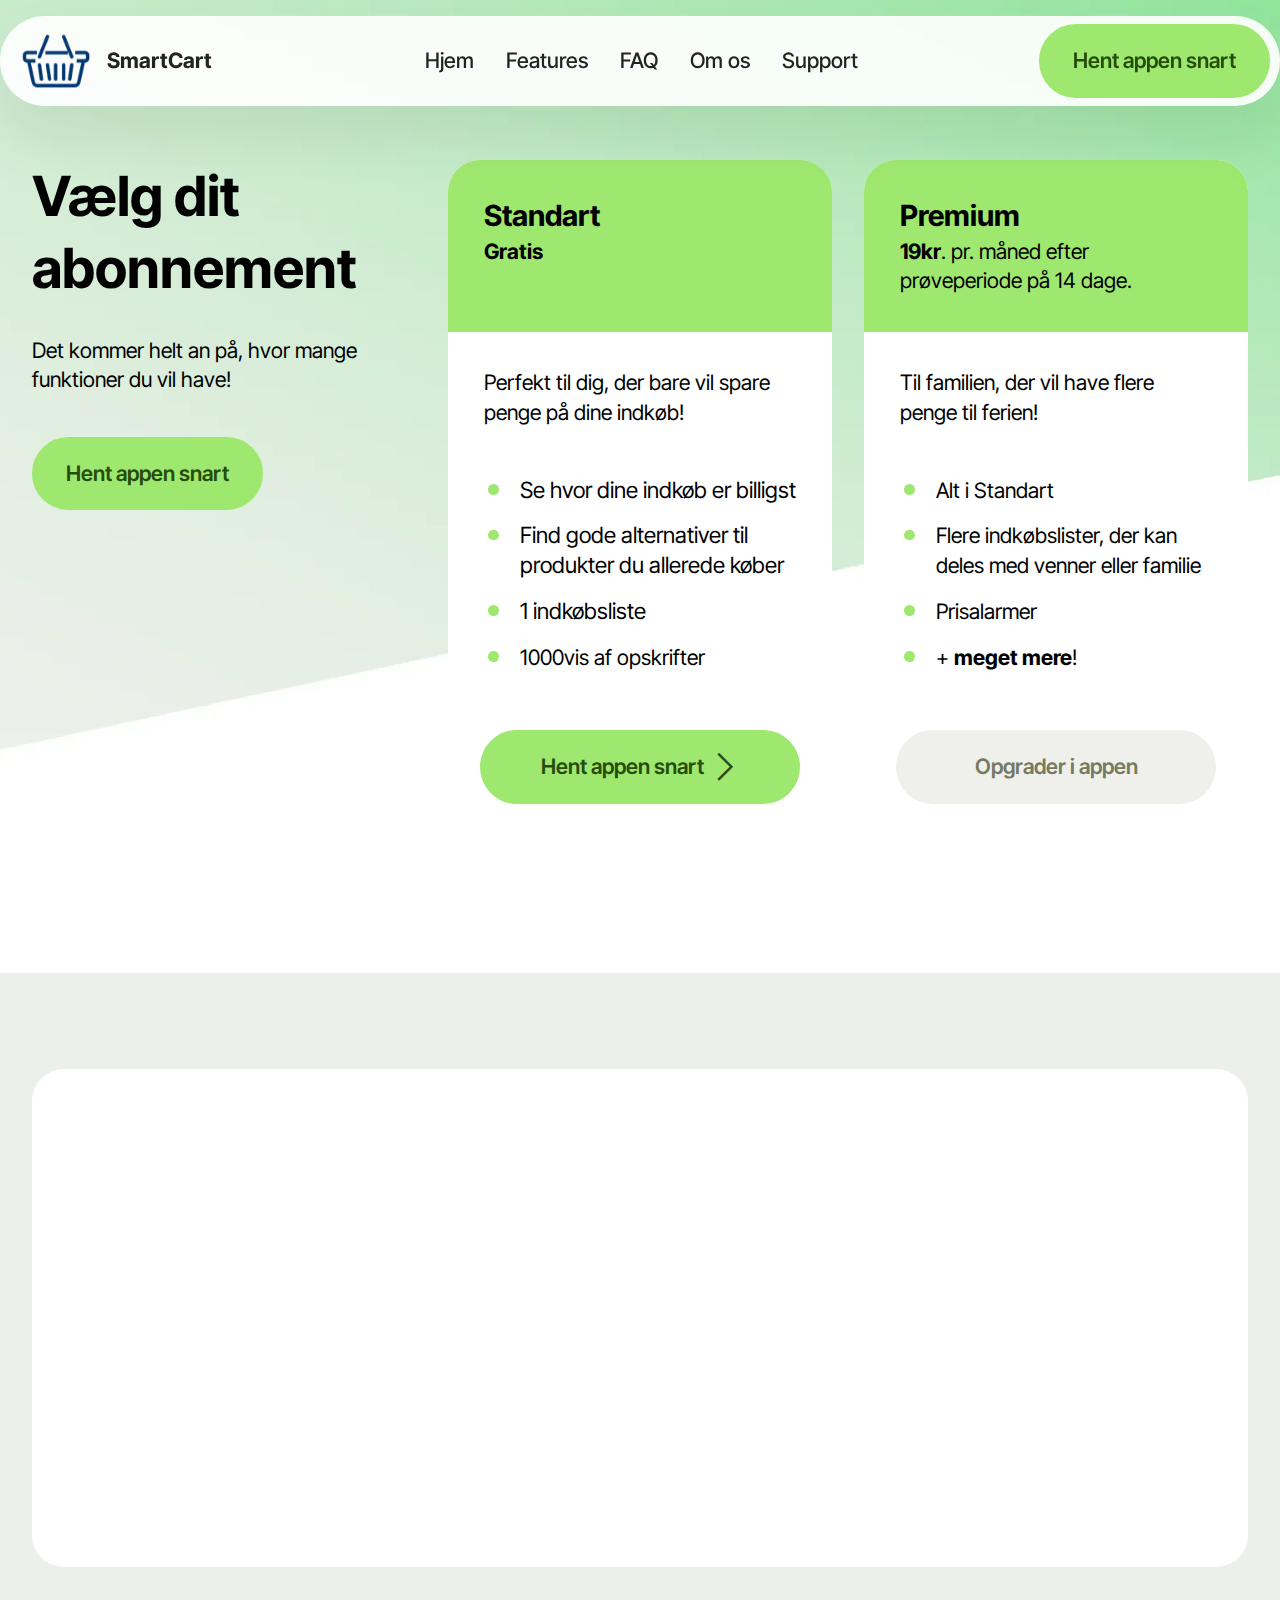
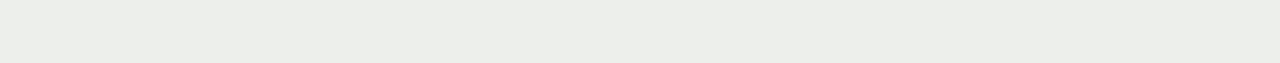
==== abonnement.html @ 675e7ec7 "Update 1.01" ====
<!DOCTYPE html>
<html  >
<head>
  
  <meta charset="UTF-8">
  <meta http-equiv="X-UA-Compatible" content="IE=edge">
  
  <meta name="viewport" content="width=device-width, initial-scale=1, minimum-scale=1">
  <link rel="shortcut icon" href="assets/images/shopping-cart-140x105.png" type="image/x-icon">
  <meta name="description" content="">
  
  
  <title>SmartCart - Abonnement</title>
  <link rel="stylesheet" href="assets/web/assets/mobirise-icons2/mobirise2.css">
  <link rel="stylesheet" href="assets/bootstrap/css/bootstrap.min.css">
  <link rel="stylesheet" href="assets/bootstrap/css/bootstrap-grid.min.css">
  <link rel="stylesheet" href="assets/bootstrap/css/bootstrap-reboot.min.css">
  <link rel="stylesheet" href="assets/animatecss/animate.css">
  <link rel="stylesheet" href="assets/dropdown/css/style.css">
  <link rel="stylesheet" href="assets/socicon/css/styles.css">
  <link rel="stylesheet" href="assets/theme/css/style.css">
  <link rel="preload" href="https://fonts.googleapis.com/css?family=Inter+Tight:100,200,300,400,500,600,700,800,900,100i,200i,300i,400i,500i,600i,700i,800i,900i&display=swap" as="style" onload="this.onload=null;this.rel='stylesheet'">
  <noscript><link rel="stylesheet" href="https://fonts.googleapis.com/css?family=Inter+Tight:100,200,300,400,500,600,700,800,900,100i,200i,300i,400i,500i,600i,700i,800i,900i&display=swap"></noscript>
  <link rel="preload" as="style" href="assets/smartcart/css/mbr-additional.css?v=hpKPcf"><link rel="stylesheet" href="assets/smartcart/css/mbr-additional.css?v=hpKPcf" type="text/css">

  
  
  
</head>
<body>
  
  <section data-bs-version="5.1" class="menu menu5 cid-uetl8jZ2Hs" once="menu" id="menu05-13">
	

	<nav class="navbar navbar-dropdown navbar-fixed-top navbar-expand-lg">
		<div class="container">
			<div class="navbar-brand">
				<span class="navbar-logo">
					<a href="index.html">
						<img src="assets/images/shopping-cart-140x105.webp" alt="SmartCart" style="height: 4.4rem;">
					</a>
				</span>
				<span class="navbar-caption-wrap"><a class="navbar-caption text-black text-primary display-4" href="index.html">SmartCart</a></span>
			</div>
			<button class="navbar-toggler" type="button" data-toggle="collapse" data-bs-toggle="collapse" data-target="#navbarSupportedContent" data-bs-target="#navbarSupportedContent" aria-controls="navbarNavAltMarkup" aria-expanded="false" aria-label="Toggle navigation">
				<div class="hamburger">
					<span></span>
					<span></span>
					<span></span>
					<span></span>
				</div>
			</button>
			<div class="collapse navbar-collapse" id="navbarSupportedContent">
				<ul class="navbar-nav nav-dropdown" data-app-modern-menu="true"><li class="nav-item"><a class="nav-link link text-black text-primary display-4" href="index.html">Hjem</a></li><li class="nav-item"><a class="nav-link link text-black text-primary display-4" href="hent-appen.html#features022-n">Features</a></li><li class="nav-item">
						<a class="nav-link link text-black text-primary display-4" href="support.html#list05-g">FAQ</a>
					</li><li class="nav-item"><a class="nav-link link text-black text-primary display-4" href="om-os.html">Om os</a></li>
					
					<li class="nav-item">
						<a class="nav-link link text-black text-primary display-4" href="support.html">Support</a>
					</li></ul>
				<div class="navbar-buttons mbr-section-btn"><a class="btn btn-primary display-4" href="hent-appen.html">Hent appen snart</a></div>
			</div>
		</div>
	</nav>
</section>

<section data-bs-version="5.1" class="pricing04 startm5 cid-uez2RooHs0" id="pricing04-14">
  
  
  
  <div class="container">
    <div class="row justify-content-center">
      <div class="col-lg-4">
        <div class="col-12 col-md-12">
          <h5 class="mbr-section-title mbr-fonts-style mt-0 mb-4 display-2"><strong>Vælg dit abonnement</strong></h5>
          <h6 class="mbr-section-subtitle mbr-fonts-style mt-0 mb-4 display-7">Det kommer helt an på, hvor mange funktioner du vil have!</h6>
         <div class="mbr-section-btn mt-3 main-button"><a href="" class="btn btn-primary display-7">Hent appen snart</a></div>
        </div>
      </div>

      <div class="col-lg-8 side-features">
        <div class="item features-without-image col-12 col-md-6 col-lg-6 item-mb active">
          <div class="item-wrapper">
            <div class="item-head">
              <h5 class="item-title mbr-fonts-style mb-0 display-5">
                <strong>Standart</strong></h5>
              <h6 class="item-subtitle mbr-fonts-style mb-0 display-7"><strong>Gratis</strong><br><strong><br></strong></h6>
            </div>
            <div class="item-content">
              <p class="mbr-text mbr-fonts-style display-7">
                Perfekt til dig, der bare vil spare penge på dine indkøb!</p>
              <div class="mb-4">
              </div>
              <div class="counter-container mbr-text mbr-fonts-style display-7">
                <ul>
                  <li><span style="font-size: 1.4rem;">Se hvor dine indkøb er billigst</span></li><li><span style="font-size: 1.4rem;">Find gode alternativer til produkter du allerede køber</span></li><li><span style="font-size: 1.4rem;">1 indkøbsliste</span></li><li>1000vis af opskrifter</li></ul><ul>
                </ul>
              </div>
            </div>
            <div class="mbr-section-btn item-footer"><a href="hent-appen.html" class="btn item-btn btn-primary display-7"><span class="mobi-mbri mobi-mbri-arrow-next mbr-iconfont mbr-iconfont-btn"></span>Hent appen snart</a></div>
          </div>
        </div>
        <div class="item features-without-image col-12 col-md-6 col-lg-6 item-mb">
          <div class="item-wrapper">
            <div class="item-head">
              <h5 class="item-title mbr-fonts-style mb-0 display-5">
                <strong>Premium</strong></h5>
              <h6 class="item-subtitle mbr-fonts-style mb-0 display-7"><strong>19kr</strong>. pr. måned efter prøveperiode på 14 dage.</h6>
            </div>
            <div class="item-content">
              <p class="mbr-text mbr-fonts-style display-7">Til familien, der vil have flere penge til ferien!</p>
              <div class="mb-4">
                </div>
              <div class="counter-container mbr-text mbr-fonts-style display-7">
                <ul>
                  <li>Alt i Standart</li>
                  <li>Flere indkøbslister, der kan deles med venner eller familie</li><li>Prisalarmer</li>
                  <li>+ <strong>meget mere</strong>!</li>
                </ul>
              </div>
            </div>
            <div class="mbr-section-btn item-footer"><a href="" class="btn item-btn btn-white display-7">Opgrader i appen</a></div>
          </div>
        </div>
      </div>
    </div>
  </div>
</section>

<section data-bs-version="5.1" class="footer1 cid-uetcPDWIxJ" once="footers" id="footer01-12">
	

	
	
	<div class="container">
		<div class="row mbr-white">
			<div class="col-12 col-md-6 col-lg-3">
				<h5 class="mbr-section-subtitle mbr-fonts-style mb-2 display-5">
					<strong>SmartCart</strong></h5>
				<ul class="list mbr-fonts-style display-7">
					<li class="mbr-text item-wrap"><a href="om-os.html" class="text-black">Om os</a></li>
					<li class="mbr-text item-wrap"><a href="presse.html" class="text-black">Presse</a></li>
					<li class="mbr-text item-wrap"><a href="support.html#form03-h" class="text-black">Kontakt</a></li>
				</ul>
			</div>
			<div class="col-12 col-md-6 col-lg-3">
				<h5 class="mbr-section-subtitle mbr-fonts-style mb-2 display-5"><strong>Vores app</strong></h5>
				<ul class="list mbr-fonts-style display-7">
					<li class="mbr-text item-wrap"><a href="hent-appen.html#features022-n" class="text-black">Features</a></li>
					<li class="mbr-text item-wrap"><a href="hent-appen.html" class="text-black">Hent appen</a></li>
				</ul>
			</div>
			<div class="col-12 col-md-6 col-lg-3">
				<h5 class="mbr-section-subtitle mbr-fonts-style mb-2 display-5">
					<strong>Support</strong>
				</h5>
				<ul class="list mbr-fonts-style display-7">
					<li class="mbr-text item-wrap"><span style="font-size: 1.4rem;"><a href="support.html#form03-h" class="text-black">Kontakt os</a></span><br></li><a href="support.html#form03-h" class="text-primary">
					</a><li class="mbr-text item-wrap"><a href="support.html#list05-g" class="text-black">FAQ - Ofte spurgte</a></li>
				</ul>
			</div>
			<div class="col-12 col-md-6 col-lg-3">
				<h5 class="mbr-section-subtitle mbr-fonts-style mb-2 display-5">
					<strong>Sociale Medier</strong></h5>
				<ul class="list mbr-fonts-style display-7">
					<li class="mbr-text item-wrap"><a href="https://x.com/SmartCartDK" class="text-black">X</a></li>
					<li class="mbr-text item-wrap"><a href="https://www.youtube.com/channel/UCw1bxdUhm3Xv2E9r7W1d8ig" class="text-black" target="_blank">YouTube</a></li><a href="https://www.youtube.com/channel/UCw1bxdUhm3Xv2E9r7W1d8ig" class="text-primary" target="_blank">
					</a><li class="mbr-text item-wrap"><a href="https://www.instagram.com/smartcart_dk/" class="text-black" target="_blank">Instagram</a></li><a href="https://www.instagram.com/smartcart_dk/" class="text-primary" target="_blank">
					</a><li class="mbr-text item-wrap"><a href="https://www.tiktok.com/@smartcartdk" class="text-black" target="_blank">TikTok</a></li>
					<li class="mbr-text item-wrap"><a href="https://www.facebook.com/smartcartdk/" class="text-black" target="_blank">Facebook</a></li>
				</ul>
			</div>
			<div class="col-12 mt-5 footer-col">
				<div class="mbr-section-btn align-left"><a class="btn btn-primary display-7" href="hent-appen.html">Hent appen snart</a>
					<a class="btn btn-success-outline display-7" href="hent-appen.html#features022-n">Læs mere</a></div>

				
			</div>
		</div>
	</div>
</section><script src="assets/bootstrap/js/bootstrap.bundle.min.js"></script>  <script src="assets/smoothscroll/smooth-scroll.js"></script>  <script src="assets/ytplayer/index.js"></script>  <script src="assets/dropdown/js/navbar-dropdown.js"></script>  <script src="assets/theme/js/script.js"></script>  
  
  
 <div id="scrollToTop" class="scrollToTop mbr-arrow-up"><a style="text-align: center;"><i class="mbr-arrow-up-icon mbr-arrow-up-icon-cm cm-icon cm-icon-smallarrow-up"></i></a></div>
    <input name="animation" type="hidden">
  </body>
</html>
---- assets/web/assets/mobirise-icons2/mobirise2.css ----
@font-face {
  font-family: 'Moririse2';
  font-display: swap;
  src:  url('mobirise2.eot?f2bix4');
  src:  url('mobirise2.eot?f2bix4#iefix') format('embedded-opentype'),
    url('mobirise2.ttf?f2bix4') format('truetype'),
    url('mobirise2.woff?f2bix4') format('woff'),
    url('mobirise2.svg?f2bix4#mobirise2') format('svg');
  font-weight: normal;
  font-style: normal;
}

[class^="mobi-"], [class*=" mobi-"] {
  /* use !important to prevent issues with browser extensions that change fonts */
  font-family: 'Moririse2' !important;
  speak: none;
  font-style: normal;
  font-weight: normal;
  font-variant: normal;
  text-transform: none;
  line-height: 1;

  /* Better Font Rendering =========== */
  -webkit-font-smoothing: antialiased;
  -moz-osx-font-smoothing: grayscale;
}

.mobi-mbri-add-submenu:before {
  content: "\e900";
}
.mobi-mbri-alert:before {
  content: "\e901";
}
.mobi-mbri-align-center:before {
  content: "\e902";
}
.mobi-mbri-align-justify:before {
  content: "\e903";
}
.mobi-mbri-align-left:before {
  content: "\e904";
}
.mobi-mbri-align-right:before {
  content: "\e905";
}
.mobi-mbri-android:before {
  content: "\e906";
}
.mobi-mbri-apple:before {
  content: "\e907";
}
.mobi-mbri-arrow-down:before {
  content: "\e908";
}
.mobi-mbri-arrow-next:before {
  content: "\e909";
}
.mobi-mbri-arrow-prev:before {
  content: "\e90a";
}
.mobi-mbri-arrow-up:before {
  content: "\e90b";
}
.mobi-mbri-bold:before {
  content: "\e90c";
}
.mobi-mbri-bookmark:before {
  content: "\e90d";
}
.mobi-mbri-bootstrap:before {
  content: "\e90e";
}
.mobi-mbri-briefcase:before {
  content: "\e90f";
}
.mobi-mbri-browse:before {
  content: "\e910";
}
.mobi-mbri-bulleted-list:before {
  content: "\e911";
}
.mobi-mbri-calendar:before {
  content: "\e912";
}
.mobi-mbri-camera:before {
  content: "\e913";
}
.mobi-mbri-cart-add:before {
  content: "\e914";
}
.mobi-mbri-cart-full:before {
  content: "\e915";
}
.mobi-mbri-cash:before {
  content: "\e916";
}
.mobi-mbri-change-style:before {
  content: "\e917";
}
.mobi-mbri-chat:before {
  content: "\e918";
}
.mobi-mbri-clock:before {
  content: "\e919";
}
.mobi-mbri-close:before {
  content: "\e91a";
}
.mobi-mbri-cloud:before {
  content: "\e91b";
}
.mobi-mbri-code:before {
  content: "\e91c";
}
.mobi-mbri-contact-form:before {
  content: "\e91d";
}
.mobi-mbri-credit-card:before {
  content: "\e91e";
}
.mobi-mbri-cursor-click:before {
  content: "\e91f";
}
.mobi-mbri-cust-feedback:before {
  content: "\e920";
}
.mobi-mbri-database:before {
  content: "\e921";
}
.mobi-mbri-delivery:before {
  content: "\e922";
}
.mobi-mbri-desktop:before {
  content: "\e923";
}
.mobi-mbri-devices:before {
  content: "\e924";
}
.mobi-mbri-down:before {
  content: "\e925";
}
.mobi-mbri-download-2:before {
  content: "\e926";
}
.mobi-mbri-download:before {
  content: "\e927";
}
.mobi-mbri-drag-n-drop-2:before {
  content: "\e928";
}
.mobi-mbri-drag-n-drop:before {
  content: "\e929";
}
.mobi-mbri-edit-2:before {
  content: "\e92a";
}
.mobi-mbri-edit:before {
  content: "\e92b";
}
.mobi-mbri-error:before {
  content: "\e92c";
}
.mobi-mbri-extension:before {
  content: "\e92d";
}
.mobi-mbri-features:before {
  content: "\e92e";
}
.mobi-mbri-file:before {
  content: "\e92f";
}
.mobi-mbri-flag:before {
  content: "\e930";
}
.mobi-mbri-folder:before {
  content: "\e931";
}
.mobi-mbri-gift:before {
  content: "\e932";
}
.mobi-mbri-github:before {
  content: "\e933";
}
.mobi-mbri-globe-2:before {
  content: "\e934";
}
.mobi-mbri-globe:before {
  content: "\e935";
}
.mobi-mbri-growing-chart:before {
  content: "\e936";
}
.mobi-mbri-hearth:before {
  content: "\e937";
}
.mobi-mbri-help:before {
  content: "\e938";
}
.mobi-mbri-home:before {
  content: "\e939";
}
.mobi-mbri-hot-cup:before {
  content: "\e93a";
}
.mobi-mbri-idea:before {
  content: "\e93b";
}
.mobi-mbri-image-gallery:before {
  content: "\e93c";
}
.mobi-mbri-image-slider:before {
  content: "\e93d";
}
.mobi-mbri-info:before {
  content: "\e93e";
}
.mobi-mbri-italic:before {
  content: "\e93f";
}
.mobi-mbri-key:before {
  content: "\e940";
}
.mobi-mbri-laptop:before {
  content: "\e941";
}
.mobi-mbri-layers:before {
  content: "\e942";
}
.mobi-mbri-left-right:before {
  content: "\e943";
}
.mobi-mbri-left:before {
  content: "\e944";
}
.mobi-mbri-letter:before {
  content: "\e945";
}
.mobi-mbri-like:before {
  content: "\e946";
}
.mobi-mbri-link:before {
  content: "\e947";
}
.mobi-mbri-lock:before {
  content: "\e948";
}
.mobi-mbri-login:before {
  content: "\e949";
}
.mobi-mbri-logout:before {
  content: "\e94a";
}
.mobi-mbri-magic-stick:before {
  content: "\e94b";
}
.mobi-mbri-map-pin:before {
  content: "\e94c";
}
.mobi-mbri-menu:before {
  content: "\e94d";
}
.mobi-mbri-mobile-2:before {
  content: "\e94e";
}
.mobi-mbri-mobile-horizontal:before {
  content: "\e94f";
}
.mobi-mbri-mobile:before {
  content: "\e950";
}
.mobi-mbri-mobirise:before {
  content: "\e951";
}
.mobi-mbri-more-horizontal:before {
  content: "\e952";
}
.mobi-mbri-more-vertical:before {
  content: "\e953";
}
.mobi-mbri-music:before {
  content: "\e954";
}
.mobi-mbri-new-file:before {
  content: "\e955";
}
.mobi-mbri-numbered-list:before {
  content: "\e956";
}
.mobi-mbri-opened-folder:before {
  content: "\e957";
}
.mobi-mbri-pages:before {
  content: "\e958";
}
.mobi-mbri-paper-plane:before {
  content: "\e959";
}
.mobi-mbri-paperclip:before {
  content: "\e95a";
}
.mobi-mbri-phone:before {
  content: "\e95b";
}
.mobi-mbri-photo:before {
  content: "\e95c";
}
.mobi-mbri-photos:before {
  content: "\e95d";
}
.mobi-mbri-pin:before {
  content: "\e95e";
}
.mobi-mbri-play:before {
  content: "\e95f";
}
.mobi-mbri-plus:before {
  content: "\e960";
}
.mobi-mbri-preview:before {
  content: "\e961";
}
.mobi-mbri-print:before {
  content: "\e962";
}
.mobi-mbri-protect:before {
  content: "\e963";
}
.mobi-mbri-question:before {
  content: "\e964";
}
.mobi-mbri-quote-left:before {
  content: "\e965";
}
.mobi-mbri-quote-right:before {
  content: "\e966";
}
.mobi-mbri-redo:before {
  content: "\e967";
}
.mobi-mbri-refresh:before {
  content: "\e968";
}
.mobi-mbri-responsive-2:before {
  content: "\e969";
}
.mobi-mbri-responsive:before {
  content: "\e96a";
}
.mobi-mbri-right:before {
  content: "\e96b";
}
.mobi-mbri-rocket:before {
  content: "\e96c";
}
.mobi-mbri-sad-face:before {
  content: "\e96d";
}
.mobi-mbri-sale:before {
  content: "\e96e";
}
.mobi-mbri-save:before {
  content: "\e96f";
}
.mobi-mbri-search:before {
  content: "\e970";
}
.mobi-mbri-setting-2:before {
  content: "\e971";
}
.mobi-mbri-setting-3:before {
  content: "\e972";
}
.mobi-mbri-setting:before {
  content: "\e973";
}
.mobi-mbri-share:before {
  content: "\e974";
}
.mobi-mbri-shopping-bag:before {
  content: "\e975";
}
.mobi-mbri-shopping-basket:before {
  content: "\e976";
}
.mobi-mbri-shopping-cart:before {
  content: "\e977";
}
.mobi-mbri-sites:before {
  content: "\e978";
}
.mobi-mbri-smile-face:before {
  content: "\e979";
}
.mobi-mbri-speed:before {
  content: "\e97a";
}
.mobi-mbri-star:before {
  content: "\e97b";
}
.mobi-mbri-success:before {
  content: "\e97c";
}
.mobi-mbri-sun:before {
  content: "\e97d";
}
.mobi-mbri-sun2:before {
  content: "\e97e";
}
.mobi-mbri-tablet-vertical:before {
  content: "\e97f";
}
.mobi-mbri-tablet:before {
  content: "\e980";
}
.mobi-mbri-target:before {
  content: "\e981";
}
.mobi-mbri-timer:before {
  content: "\e982";
}
.mobi-mbri-to-ftp:before {
  content: "\e983";
}
.mobi-mbri-to-local-drive:before {
  content: "\e984";
}
.mobi-mbri-touch-swipe:before {
  content: "\e985";
}
.mobi-mbri-touch:before {
  content: "\e986";
}
.mobi-mbri-trash:before {
  content: "\e987";
}
.mobi-mbri-underline:before {
  content: "\e988";
}
.mobi-mbri-undo:before {
  content: "\e989";
}
.mobi-mbri-unlink:before {
  content: "\e98a";
}
.mobi-mbri-unlock:before {
  content: "\e98b";
}
.mobi-mbri-up-down:before {
  content: "\e98c";
}
.mobi-mbri-up:before {
  content: "\e98d";
}
.mobi-mbri-update:before {
  content: "\e98e";
}
.mobi-mbri-upload-2:before {
  content: "\e98f";
}
.mobi-mbri-upload:before {
  content: "\e990";
}
.mobi-mbri-user-2:before {
  content: "\e991";
}
.mobi-mbri-user:before {
  content: "\e992";
}
.mobi-mbri-users:before {
  content: "\e993";
}
.mobi-mbri-video-play:before {
  content: "\e994";
}
.mobi-mbri-video:before {
  content: "\e995";
}
.mobi-mbri-watch:before {
  content: "\e996";
}
.mobi-mbri-website-theme-2:before {
  content: "\e997";
}
.mobi-mbri-website-theme:before {
  content: "\e998";
}
.mobi-mbri-wifi:before {
  content: "\e999";
}
.mobi-mbri-windows:before {
  content: "\e99a";
}
.mobi-mbri-zoom-in:before {
  content: "\e99b";
}
.mobi-mbri-zoom-out:before {
  content: "\e99c";
}
---- assets/dropdown/css/style.css ----
.navbar-dropdown {
  left: 0;
  padding: 0;
  position: absolute;
  right: 0;
  top: 0;
  transition: all 0.45s ease;
  z-index: 1030;
  background: #282828; }
  .navbar-dropdown .navbar-logo {
    margin-right: 0.8rem;
    transition: margin 0.3s ease-in-out;
    vertical-align: middle; }
    .navbar-dropdown .navbar-logo img {
      height: 3.125rem;
      transition: all 0.3s ease-in-out; }
    .navbar-dropdown .navbar-logo.mbr-iconfont {
      font-size: 3.125rem;
      line-height: 3.125rem; }
  .navbar-dropdown .navbar-caption {
    font-weight: 700;
    white-space: normal;
    vertical-align: -4px;
    line-height: 3.125rem !important; }
    .navbar-dropdown .navbar-caption, .navbar-dropdown .navbar-caption:hover {
      color: inherit;
      text-decoration: none; }
  .navbar-dropdown .mbr-iconfont + .navbar-caption {
    vertical-align: -1px; }
  .navbar-dropdown.navbar-fixed-top {
    position: fixed; }
  .navbar-dropdown .navbar-brand span {
    vertical-align: -4px; }
  .navbar-dropdown.bg-color.transparent {
    background: none; }
  .navbar-dropdown.navbar-short .navbar-brand {
    padding: 0.625rem 0; }
    .navbar-dropdown.navbar-short .navbar-brand span {
      vertical-align: -1px; }
  .navbar-dropdown.navbar-short .navbar-caption {
    line-height: 2.375rem !important;
    vertical-align: -2px; }
  .navbar-dropdown.navbar-short .navbar-logo {
    margin-right: 0.5rem; }
    .navbar-dropdown.navbar-short .navbar-logo img {
      height: 2.375rem; }
    .navbar-dropdown.navbar-short .navbar-logo.mbr-iconfont {
      font-size: 2.375rem;
      line-height: 2.375rem; }
  .navbar-dropdown.navbar-short .mbr-table-cell {
    height: 3.625rem; }
  .navbar-dropdown .navbar-close {
    left: 0.6875rem;
    position: fixed;
    top: 0.75rem;
    z-index: 1000; }
  .navbar-dropdown .hamburger-icon {
    content: "";
    display: inline-block;
    vertical-align: middle;
    width: 16px;
    -webkit-box-shadow: 0 -6px 0 1px #282828,0 0 0 1px #282828,0 6px 0 1px #282828;
    -moz-box-shadow: 0 -6px 0 1px #282828,0 0 0 1px #282828,0 6px 0 1px #282828;
    box-shadow: 0 -6px 0 1px #282828,0 0 0 1px #282828,0 6px 0 1px #282828; }

.dropdown-menu .dropdown-toggle[data-toggle="dropdown-submenu"]::after {
  border-bottom: 0.35em solid transparent;
  border-left: 0.35em solid;
  border-right: 0;
  border-top: 0.35em solid transparent;
  margin-left: 0.3rem; }

.dropdown-menu .dropdown-item:focus {
  outline: 0; }

.nav-dropdown {
  font-size: 0.75rem;
  font-weight: 500;
  height: auto !important; }
  .nav-dropdown .nav-btn {
    padding-left: 1rem; }
  .nav-dropdown .link {
    margin: .667em 1.667em;
    font-weight: 500;
    padding: 0;
    transition: color .2s ease-in-out; }
    .nav-dropdown .link.dropdown-toggle {
      margin-right: 2.583em; }
      .nav-dropdown .link.dropdown-toggle::after {
        margin-left: .25rem;
        border-top: 0.35em solid;
        border-right: 0.35em solid transparent;
        border-left: 0.35em solid transparent;
        border-bottom: 0; }
      .nav-dropdown .link.dropdown-toggle[aria-expanded="true"] {
        margin: 0;
        padding: 0.667em 3.263em  0.667em 1.667em; }
  .nav-dropdown .link::after,
  .nav-dropdown .dropdown-item::after {
    color: inherit; }
  .nav-dropdown .btn {
    font-size: 0.75rem;
    font-weight: 700;
    letter-spacing: 0;
    margin-bottom: 0;
    padding-left: 1.25rem;
    padding-right: 1.25rem; }
  .nav-dropdown .dropdown-menu {
    border-radius: 0;
    border: 0;
    left: 0;
    margin: 0;
    padding-bottom: 1.25rem;
    padding-top: 1.25rem;
    position: relative; }
  .nav-dropdown .dropdown-submenu {
    margin-left: 0.125rem;
    top: 0; }
  .nav-dropdown .dropdown-item {
    font-weight: 500;
    line-height: 2;
    padding: 0.3846em 4.615em 0.3846em 1.5385em;
    position: relative;
    transition: color .2s ease-in-out, background-color .2s ease-in-out; }
    .nav-dropdown .dropdown-item::after {
      margin-top: -0.3077em;
      position: absolute;
      right: 1.1538em;
      top: 50%; }
    .nav-dropdown .dropdown-item:focus, .nav-dropdown .dropdown-item:hover {
      background: none; }

@media (max-width: 767px) {
  .nav-dropdown.navbar-toggleable-sm {
    bottom: 0;
    display: none;
    left: 0;
    overflow-x: hidden;
    position: fixed;
    top: 0;
    transform: translateX(-100%);
    -ms-transform: translateX(-100%);
    -webkit-transform: translateX(-100%);
    width: 18.75rem;
    z-index: 999; } }
.nav-dropdown.navbar-toggleable-xl {
  bottom: 0;
  display: none;
  left: 0;
  overflow-x: hidden;
  position: fixed;
  top: 0;
  transform: translateX(-100%);
  -ms-transform: translateX(-100%);
  -webkit-transform: translateX(-100%);
  width: 18.75rem;
  z-index: 999; }

.nav-dropdown-sm {
  display: block !important;
  overflow-x: hidden;
  overflow: auto;
  padding-top: 3.875rem; }
  .nav-dropdown-sm::after {
    content: "";
    display: block;
    height: 3rem;
    width: 100%; }
  .nav-dropdown-sm.collapse.in ~ .navbar-close {
    display: block !important; }
  .nav-dropdown-sm.collapsing, .nav-dropdown-sm.collapse.in {
    transform: translateX(0);
    -ms-transform: translateX(0);
    -webkit-transform: translateX(0);
    transition: all 0.25s ease-out;
    -webkit-transition: all 0.25s ease-out;
    background: #282828; }
  .nav-dropdown-sm.collapsing[aria-expanded="false"] {
    transform: translateX(-100%);
    -ms-transform: translateX(-100%);
    -webkit-transform: translateX(-100%); }
  .nav-dropdown-sm .nav-item {
    display: block;
    margin-left: 0 !important;
    padding-left: 0; }
  .nav-dropdown-sm .link,
  .nav-dropdown-sm .dropdown-item {
    border-top: 1px dotted rgba(255, 255, 255, 0.1);
    font-size: 0.8125rem;
    line-height: 1.6;
    margin: 0 !important;
    padding: 0.875rem 2.4rem 0.875rem 1.5625rem !important;
    position: relative;
    white-space: normal; }
    .nav-dropdown-sm .link:focus, .nav-dropdown-sm .link:hover,
    .nav-dropdown-sm .dropdown-item:focus,
    .nav-dropdown-sm .dropdown-item:hover {
      background: rgba(0, 0, 0, 0.2) !important;
      color: #c0a375; }
  .nav-dropdown-sm .nav-btn {
    position: relative;
    padding: 1.5625rem 1.5625rem 0 1.5625rem; }
    .nav-dropdown-sm .nav-btn::before {
      border-top: 1px dotted rgba(255, 255, 255, 0.1);
      content: "";
      left: 0;
      position: absolute;
      top: 0;
      width: 100%; }
    .nav-dropdown-sm .nav-btn + .nav-btn {
      padding-top: 0.625rem; }
      .nav-dropdown-sm .nav-btn + .nav-btn::before {
        display: none; }
  .nav-dropdown-sm .btn {
    padding: 0.625rem 0; }
  .nav-dropdown-sm .dropdown-toggle[data-toggle="dropdown-submenu"]::after {
    margin-left: .25rem;
    border-top: 0.35em solid;
    border-right: 0.35em solid transparent;
    border-left: 0.35em solid transparent;
    border-bottom: 0; }
  .nav-dropdown-sm .dropdown-toggle[data-toggle="dropdown-submenu"][aria-expanded="true"]::after {
    border-top: 0;
    border-right: 0.35em solid transparent;
    border-left: 0.35em solid transparent;
    border-bottom: 0.35em solid; }
  .nav-dropdown-sm .dropdown-menu {
    margin: 0;
    padding: 0;
    position: relative;
    top: 0;
    left: 0;
    width: 100%;
    border: 0;
    float: none;
    border-radius: 0;
    background: none; }
  .nav-dropdown-sm .dropdown-submenu {
    left: 100%;
    margin-left: 0.125rem;
    margin-top: -1.25rem;
    top: 0; }

.navbar-toggleable-sm .nav-dropdown .dropdown-menu {
  position: absolute; }

.navbar-toggleable-sm .nav-dropdown .dropdown-submenu {
  left: 100%;
  margin-left: 0.125rem;
  margin-top: -1.25rem;
  top: 0; }

.navbar-toggleable-sm.opened .nav-dropdown .dropdown-menu {
  position: relative; }

.navbar-toggleable-sm.opened .nav-dropdown .dropdown-submenu {
  left: 0;
  margin-left: 00rem;
  margin-top: 0rem;
  top: 0; }

.is-builder .nav-dropdown.collapsing {
  transition: none !important; }
---- assets/socicon/css/styles.css ----
@charset "UTF-8";

@font-face {
  font-family: 'Socicon';
  src:  url('../fonts/socicon.eot');
  src:  url('../fonts/socicon.eot?#iefix') format('embedded-opentype'),
    url('../fonts/socicon.woff2') format('woff2'),
    url('../fonts/socicon.ttf') format('truetype'),
    url('../fonts/socicon.woff') format('woff'),
    url('../fonts/socicon.svg#socicon') format('svg');
  font-weight: normal;
  font-style: normal;
  font-display: swap;
}

[data-icon]:before {
  font-family: "socicon" !important;
  content: attr(data-icon);
  font-style: normal !important;
  font-weight: normal !important;
  font-variant: normal !important;
  text-transform: none !important;
  speak: none;
  line-height: 1;
  -webkit-font-smoothing: antialiased;
  -moz-osx-font-smoothing: grayscale;
}

[class^="socicon-"], [class*=" socicon-"] {
  /* use !important to prevent issues with browser extensions that change fonts */
  font-family: 'Socicon' !important;
  speak: none;
  font-style: normal;
  font-weight: normal;
  font-variant: normal;
  text-transform: none;
  line-height: 1;

  /* Better Font Rendering =========== */
  -webkit-font-smoothing: antialiased;
  -moz-osx-font-smoothing: grayscale;
}

.socicon-500px:before {
  content: "\e000";
}
.socicon-8tracks:before {
  content: "\e001";
}
.socicon-airbnb:before {
  content: "\e002";
}
.socicon-alliance:before {
  content: "\e003";
}
.socicon-amazon:before {
  content: "\e004";
}
.socicon-amplement:before {
  content: "\e005";
}
.socicon-android:before {
  content: "\e006";
}
.socicon-angellist:before {
  content: "\e007";
}
.socicon-apple:before {
  content: "\e008";
}
.socicon-appnet:before {
  content: "\e009";
}
.socicon-baidu:before {
  content: "\e00a";
}
.socicon-bandcamp:before {
  content: "\e00b";
}
.socicon-battlenet:before {
  content: "\e00c";
}
.socicon-mixer:before {
  content: "\e00d";
}
.socicon-bebee:before {
  content: "\e00e";
}
.socicon-bebo:before {
  content: "\e00f";
}
.socicon-behance:before {
  content: "\e010";
}
.socicon-blizzard:before {
  content: "\e011";
}
.socicon-blogger:before {
  content: "\e012";
}
.socicon-buffer:before {
  content: "\e013";
}
.socicon-chrome:before {
  content: "\e014";
}
.socicon-coderwall:before {
  content: "\e015";
}
.socicon-curse:before {
  content: "\e016";
}
.socicon-dailymotion:before {
  content: "\e017";
}
.socicon-deezer:before {
  content: "\e018";
}
.socicon-delicious:before {
  content: "\e019";
}
.socicon-deviantart:before {
  content: "\e01a";
}
.socicon-diablo:before {
  content: "\e01b";
}
.socicon-digg:before {
  content: "\e01c";
}
.socicon-discord:before {
  content: "\e01d";
}
.socicon-disqus:before {
  content: "\e01e";
}
.socicon-douban:before {
  content: "\e01f";
}
.socicon-draugiem:before {
  content: "\e020";
}
.socicon-dribbble:before {
  content: "\e021";
}
.socicon-drupal:before {
  content: "\e022";
}
.socicon-ebay:before {
  content: "\e023";
}
.socicon-ello:before {
  content: "\e024";
}
.socicon-endomodo:before {
  content: "\e025";
}
.socicon-envato:before {
  content: "\e026";
}
.socicon-etsy:before {
  content: "\e027";
}
.socicon-facebook:before {
  content: "\e028";
}
.socicon-feedburner:before {
  content: "\e029";
}
.socicon-filmweb:before {
  content: "\e02a";
}
.socicon-firefox:before {
  content: "\e02b";
}
.socicon-flattr:before {
  content: "\e02c";
}
.socicon-flickr:before {
  content: "\e02d";
}
.socicon-formulr:before {
  content: "\e02e";
}
.socicon-forrst:before {
  content: "\e02f";
}
.socicon-foursquare:before {
  content: "\e030";
}
.socicon-friendfeed:before {
  content: "\e031";
}
.socicon-github:before {
  content: "\e032";
}
.socicon-goodreads:before {
  content: "\e033";
}
.socicon-google:before {
  content: "\e034";
}
.socicon-googlescholar:before {
  content: "\e035";
}
.socicon-googlegroups:before {
  content: "\e036";
}
.socicon-googlephotos:before {
  content: "\e037";
}
.socicon-googleplus:before {
  content: "\e038";
}
.socicon-grooveshark:before {
  content: "\e039";
}
.socicon-hackerrank:before {
  content: "\e03a";
}
.socicon-hearthstone:before {
  content: "\e03b";
}
.socicon-hellocoton:before {
  content: "\e03c";
}
.socicon-heroes:before {
  content: "\e03d";
}
.socicon-smashcast:before {
  content: "\e03e";
}
.socicon-horde:before {
  content: "\e03f";
}
.socicon-houzz:before {
  content: "\e040";
}
.socicon-icq:before {
  content: "\e041";
}
.socicon-identica:before {
  content: "\e042";
}
.socicon-imdb:before {
  content: "\e043";
}
.socicon-instagram:before {
  content: "\e044";
}
.socicon-issuu:before {
  content: "\e045";
}
.socicon-istock:before {
  content: "\e046";
}
.socicon-itunes:before {
  content: "\e047";
}
.socicon-keybase:before {
  content: "\e048";
}
.socicon-lanyrd:before {
  content: "\e049";
}
.socicon-lastfm:before {
  content: "\e04a";
}
.socicon-line:before {
  content: "\e04b";
}
.socicon-linkedin:before {
  content: "\e04c";
}
.socicon-livejournal:before {
  content: "\e04d";
}
.socicon-lyft:before {
  content: "\e04e";
}
.socicon-macos:before {
  content: "\e04f";
}
.socicon-mail:before {
  content: "\e050";
}
.socicon-medium:before {
  content: "\e051";
}
.socicon-meetup:before {
  content: "\e052";
}
.socicon-mixcloud:before {
  content: "\e053";
}
.socicon-modelmayhem:before {
  content: "\e054";
}
.socicon-mumble:before {
  content: "\e055";
}
.socicon-myspace:before {
  content: "\e056";
}
.socicon-newsvine:before {
  content: "\e057";
}
.socicon-nintendo:before {
  content: "\e058";
}
.socicon-npm:before {
  content: "\e059";
}
.socicon-odnoklassniki:before {
  content: "\e05a";
}
.socicon-openid:before {
  content: "\e05b";
}
.socicon-opera:before {
  content: "\e05c";
}
.socicon-outlook:before {
  content: "\e05d";
}
.socicon-overwatch:before {
  content: "\e05e";
}
.socicon-patreon:before {
  content: "\e05f";
}
.socicon-paypal:before {
  content: "\e060";
}
.socicon-periscope:before {
  content: "\e061";
}
.socicon-persona:before {
  content: "\e062";
}
.socicon-pinterest:before {
  content: "\e063";
}
.socicon-play:before {
  content: "\e064";
}
.socicon-player:before {
  content: "\e065";
}
.socicon-playstation:before {
  content: "\e066";
}
.socicon-pocket:before {
  content: "\e067";
}
.socicon-qq:before {
  content: "\e068";
}
.socicon-quora:before {
  content: "\e069";
}
.socicon-raidcall:before {
  content: "\e06a";
}
.socicon-ravelry:before {
  content: "\e06b";
}
.socicon-reddit:before {
  content: "\e06c";
}
.socicon-renren:before {
  content: "\e06d";
}
.socicon-researchgate:before {
  content: "\e06e";
}
.socicon-residentadvisor:before {
  content: "\e06f";
}
.socicon-reverbnation:before {
  content: "\e070";
}
.socicon-rss:before {
  content: "\e071";
}
.socicon-sharethis:before {
  content: "\e072";
}
.socicon-skype:before {
  content: "\e073";
}
.socicon-slideshare:before {
  content: "\e074";
}
.socicon-smugmug:before {
  content: "\e075";
}
.socicon-snapchat:before {
  content: "\e076";
}
.socicon-songkick:before {
  content: "\e077";
}
.socicon-soundcloud:before {
  content: "\e078";
}
.socicon-spotify:before {
  content: "\e079";
}
.socicon-stackexchange:before {
  content: "\e07a";
}
.socicon-stackoverflow:before {
  content: "\e07b";
}
.socicon-starcraft:before {
  content: "\e07c";
}
.socicon-stayfriends:before {
  content: "\e07d";
}
.socicon-steam:before {
  content: "\e07e";
}
.socicon-storehouse:before {
  content: "\e07f";
}
.socicon-strava:before {
  content: "\e080";
}
.socicon-streamjar:before {
  content: "\e081";
}
.socicon-stumbleupon:before {
  content: "\e082";
}
.socicon-swarm:before {
  content: "\e083";
}
.socicon-teamspeak:before {
  content: "\e084";
}
.socicon-teamviewer:before {
  content: "\e085";
}
.socicon-technorati:before {
  content: "\e086";
}
.socicon-telegram:before {
  content: "\e087";
}
.socicon-tripadvisor:before {
  content: "\e088";
}
.socicon-tripit:before {
  content: "\e089";
}
.socicon-triplej:before {
  content: "\e08a";
}
.socicon-tumblr:before {
  content: "\e08b";
}
.socicon-twitch:before {
  content: "\e08c";
}
.socicon-twitter:before {
  content: "\e08d";
}
.socicon-uber:before {
  content: "\e08e";
}
.socicon-ventrilo:before {
  content: "\e08f";
}
.socicon-viadeo:before {
  content: "\e090";
}
.socicon-viber:before {
  content: "\e091";
}
.socicon-viewbug:before {
  content: "\e092";
}
.socicon-vimeo:before {
  content: "\e093";
}
.socicon-vine:before {
  content: "\e094";
}
.socicon-vkontakte:before {
  content: "\e095";
}
.socicon-warcraft:before {
  content: "\e096";
}
.socicon-wechat:before {
  content: "\e097";
}
.socicon-weibo:before {
  content: "\e098";
}
.socicon-whatsapp:before {
  content: "\e099";
}
.socicon-wikipedia:before {
  content: "\e09a";
}
.socicon-windows:before {
  content: "\e09b";
}
.socicon-wordpress:before {
  content: "\e09c";
}
.socicon-wykop:before {
  content: "\e09d";
}
.socicon-xbox:before {
  content: "\e09e";
}
.socicon-xing:before {
  content: "\e09f";
}
.socicon-yahoo:before {
  content: "\e0a0";
}
.socicon-yammer:before {
  content: "\e0a1";
}
.socicon-yandex:before {
  content: "\e0a2";
}
.socicon-yelp:before {
  content: "\e0a3";
}
.socicon-younow:before {
  content: "\e0a4";
}
.socicon-youtube:before {
  content: "\e0a5";
}
.socicon-zapier:before {
  content: "\e0a6";
}
.socicon-zerply:before {
  content: "\e0a7";
}
.socicon-zomato:before {
  content: "\e0a8";
}
.socicon-zynga:before {
  content: "\e0a9";
}
.socicon-spreadshirt:before {
  content: "\e901";
}
.socicon-gamejolt:before {
  content: "\e902";
}
.socicon-trello:before {
  content: "\e903";
}
.socicon-tunein:before {
  content: "\e904";
}
.socicon-bloglovin:before {
  content: "\e905";
}
.socicon-gamewisp:before {
  content: "\e906";
}
.socicon-messenger:before {
  content: "\e907";
}
.socicon-pandora:before {
  content: "\e908";
}
.socicon-augment:before {
  content: "\e909";
}
.socicon-bitbucket:before {
  content: "\e90a";
}
.socicon-fyuse:before {
  content: "\e90b";
}
.socicon-yt-gaming:before {
  content: "\e90c";
}
.socicon-sketchfab:before {
  content: "\e90d";
}
.socicon-mobcrush:before {
  content: "\e90e";
}
.socicon-microsoft:before {
  content: "\e90f";
}
.socicon-realtor:before {
  content: "\e910";
}
.socicon-tidal:before {
  content: "\e911";
}
.socicon-qobuz:before {
  content: "\e912";
}
.socicon-natgeo:before {
  content: "\e913";
}
.socicon-mastodon:before {
  content: "\e914";
}
.socicon-unsplash:before {
  content: "\e915";
}
.socicon-homeadvisor:before {
  content: "\e916";
}
.socicon-angieslist:before {
  content: "\e917";
}
.socicon-codepen:before {
  content: "\e918";
}
.socicon-slack:before {
  content: "\e919";
}
.socicon-openaigym:before {
  content: "\e91a";
}
.socicon-logmein:before {
  content: "\e91b";
}
.socicon-fiverr:before {
  content: "\e91c";
}
.socicon-gotomeeting:before {
  content: "\e91d";
}
.socicon-aliexpress:before {
  content: "\e91e";
}
.socicon-guru:before {
  content: "\e91f";
}
.socicon-appstore:before {
  content: "\e920";
}
.socicon-homes:before {
  content: "\e921";
}
.socicon-zoom:before {
  content: "\e922";
}
.socicon-alibaba:before {
  content: "\e923";
}
.socicon-craigslist:before {
  content: "\e924";
}
.socicon-wix:before {
  content: "\e925";
}
.socicon-redfin:before {
  content: "\e926";
}
.socicon-googlecalendar:before {
  content: "\e927";
}
.socicon-shopify:before {
  content: "\e928";
}
.socicon-freelancer:before {
  content: "\e929";
}
.socicon-seedrs:before {
  content: "\e92a";
}
.socicon-bing:before {
  content: "\e92b";
}
.socicon-doodle:before {
  content: "\e92c";
}
.socicon-bonanza:before {
  content: "\e92d";
}
.socicon-squarespace:before {
  content: "\e92e";
}
.socicon-toptal:before {
  content: "\e92f";
}
.socicon-gust:before {
  content: "\e930";
}
.socicon-ask:before {
  content: "\e931";
}
.socicon-trulia:before {
  content: "\e932";
}
.socicon-loomly:before {
  content: "\e933";
}
.socicon-ghost:before {
  content: "\e934";
}
.socicon-upwork:before {
  content: "\e935";
}
.socicon-fundable:before {
  content: "\e936";
}
.socicon-booking:before {
  content: "\e937";
}
.socicon-googlemaps:before {
  content: "\e938";
}
.socicon-zillow:before {
  content: "\e939";
}
.socicon-niconico:before {
  content: "\e93a";
}
.socicon-toneden:before {
  content: "\e93b";
}
.socicon-crunchbase:before {
  content: "\e93c";
}
.socicon-homefy:before {
  content: "\e93d";
}
.socicon-calendly:before {
  content: "\e93e";
}
.socicon-livemaster:before {
  content: "\e93f";
}
.socicon-udemy:before {
  content: "\e940";
}
.socicon-codered:before {
  content: "\e941";
}
.socicon-origin:before {
  content: "\e942";
}
.socicon-nextdoor:before {
  content: "\e943";
}
.socicon-portfolio:before {
  content: "\e944";
}
.socicon-instructables:before {
  content: "\e945";
}
.socicon-gitlab:before {
  content: "\e946";
}
.socicon-hackernews:before {
  content: "\e947";
}
.socicon-smashwords:before {
  content: "\e948";
}
.socicon-kobo:before {
  content: "\e949";
}
.socicon-bookbub:before {
  content: "\e94a";
}
.socicon-mailru:before {
  content: "\e94b";
}
.socicon-moddb:before {
  content: "\e94c";
}
.socicon-indiedb:before {
  content: "\e94d";
}
.socicon-traxsource:before {
  content: "\e94e";
}
.socicon-gamefor:before {
  content: "\e94f";
}
.socicon-pixiv:before {
  content: "\e950";
}
.socicon-myanimelist:before {
  content: "\e951";
}
.socicon-blackberry:before {
  content: "\e952";
}
.socicon-wickr:before {
  content: "\e953";
}
.socicon-spip:before {
  content: "\e954";
}
.socicon-napster:before {
  content: "\e955";
}
.socicon-beatport:before {
  content: "\e956";
}
.socicon-hackerone:before {
  content: "\e957";
}
.socicon-internet:before {
  content: "\e958";
}
.socicon-ubuntu:before {
  content: "\e959";
}
.socicon-artstation:before {
  content: "\e95a";
}
.socicon-invision:before {
  content: "\e95b";
}
.socicon-torial:before {
  content: "\e95c";
}
.socicon-collectorz:before {
  content: "\e95d";
}
.socicon-seenthis:before {
  content: "\e95e";
}
.socicon-googleplaymusic:before {
  content: "\e95f";
}
.socicon-debian:before {
  content: "\e960";
}
.socicon-filmfreeway:before {
  content: "\e961";
}
.socicon-gnome:before {
  content: "\e962";
}
.socicon-itchio:before {
  content: "\e963";
}
.socicon-jamendo:before {
  content: "\e964";
}
.socicon-mix:before {
  content: "\e965";
}
.socicon-sharepoint:before {
  content: "\e966";
}
.socicon-tinder:before {
  content: "\e967";
}
.socicon-windguru:before {
  content: "\e968";
}
.socicon-cdbaby:before {
  content: "\e969";
}
.socicon-elementaryos:before {
  content: "\e96a";
}
.socicon-stage32:before {
  content: "\e96b";
}
.socicon-tiktok:before {
  content: "\e96c";
}
.socicon-gitter:before {
  content: "\e96d";
}
.socicon-letterboxd:before {
  content: "\e96e";
}
.socicon-threema:before {
  content: "\e96f";
}
.socicon-splice:before {
  content: "\e970";
}
.socicon-metapop:before {
  content: "\e971";
}
.socicon-naver:before {
  content: "\e972";
}
.socicon-remote:before {
  content: "\e973";
}
.socicon-flipboard:before {
  content: "\e974";
}
.socicon-googlehangouts:before {
  content: "\e975";
}
.socicon-dlive:before {
  content: "\e976";
}
.socicon-vsco:before {
  content: "\e977";
}
.socicon-stitcher:before {
  content: "\e978";
}
.socicon-avvo:before {
  content: "\e979";
}
.socicon-redbubble:before {
  content: "\e97a";
}
.socicon-society6:before {
  content: "\e97b";
}
.socicon-zazzle:before {
  content: "\e97c";
}
.socicon-eitaa:before {
  content: "\e97d";
}
.socicon-soroush:before {
  content: "\e97e";
}
.socicon-bale:before {
  content: "\e97f";
}
---- assets/theme/css/style.css ----
@charset "UTF-8";
section {
  background-color: #ffffff;
}

body {
  font-style: normal;
  line-height: 1.5;
  font-weight: 400;
  color: #232323;
  position: relative;
}

button {
  background-color: transparent;
  border-color: transparent;
}

.embla__button,
.carousel-control {
  background-color: #edefea !important;
  opacity: 0.8 !important;
  color: #464845 !important;
  border-color: #edefea !important;
}

.carousel .close,
.modalWindow .close {
  background-color: #edefea !important;
  color: #464845 !important;
  border-color: #edefea !important;
  opacity: 0.8 !important;
}

.carousel .close:hover,
.modalWindow .close:hover {
  opacity: 1 !important;
}

.carousel-indicators li {
  background-color: #edefea !important;
  border: 2px solid #464845 !important;
}

.carousel-indicators li:hover,
.carousel-indicators li:active {
  opacity: 0.8 !important;
}

.embla__button:hover,
.carousel-control:hover {
  background-color: #edefea !important;
  opacity: 1 !important;
}

.modalWindow-video-container {
  height: 80%;
}

section,
.container,
.container-fluid {
  position: relative;
  word-wrap: break-word;
}

a.mbr-iconfont:hover {
  text-decoration: none;
}

.article .lead p,
.article .lead ul,
.article .lead ol,
.article .lead pre,
.article .lead blockquote {
  margin-bottom: 0;
}

a {
  font-style: normal;
  font-weight: 400;
  cursor: pointer;
}
a, a:hover {
  text-decoration: none;
}

.mbr-section-title {
  font-style: normal;
  line-height: 1.3;
}

.mbr-section-subtitle {
  line-height: 1.3;
}

.mbr-text {
  font-style: normal;
  line-height: 1.7;
}

h1,
h2,
h3,
h4,
h5,
h6,
.display-1,
.display-2,
.display-4,
.display-5,
.display-7,
span,
p,
a {
  line-height: 1;
  word-break: break-word;
  word-wrap: break-word;
  font-weight: 400;
}

b,
strong {
  font-weight: bold;
}

input:-webkit-autofill, input:-webkit-autofill:hover, input:-webkit-autofill:focus, input:-webkit-autofill:active {
  transition-delay: 9999s;
  -webkit-transition-property: background-color, color;
  transition-property: background-color, color;
}

textarea[type=hidden] {
  display: none;
}

section {
  background-position: 50% 50%;
  background-repeat: no-repeat;
  background-size: cover;
}
section .mbr-background-video,
section .mbr-background-video-preview {
  position: absolute;
  bottom: 0;
  left: 0;
  right: 0;
  top: 0;
}

.hidden {
  visibility: hidden;
}

.mbr-z-index20 {
  z-index: 20;
}

/*! Base colors */
.mbr-white {
  color: #ffffff;
}

.mbr-black {
  color: #111111;
}

.mbr-bg-white {
  background-color: #ffffff;
}

.mbr-bg-black {
  background-color: #000000;
}

/*! Text-aligns */
.align-left {
  text-align: left;
}

.align-center {
  text-align: center;
}

.align-right {
  text-align: right;
}

/*! Font-weight  */
.mbr-light {
  font-weight: 300;
}

.mbr-regular {
  font-weight: 400;
}

.mbr-semibold {
  font-weight: 500;
}

.mbr-bold {
  font-weight: 700;
}

/*! Media  */
.media-content {
  flex-basis: 100%;
}

.media-container-row {
  display: flex;
  flex-direction: row;
  flex-wrap: wrap;
  justify-content: center;
  align-content: center;
  align-items: start;
}
.media-container-row .media-size-item {
  width: 400px;
}

.media-container-column {
  display: flex;
  flex-direction: column;
  flex-wrap: wrap;
  justify-content: center;
  align-content: center;
  align-items: stretch;
}
.media-container-column > * {
  width: 100%;
}

@media (min-width: 992px) {
  .media-container-row {
    flex-wrap: nowrap;
  }
}
figure {
  margin-bottom: 0;
  overflow: hidden;
}

figure[mbr-media-size] {
  transition: width 0.1s;
}

img,
iframe {
  display: block;
  width: 100%;
}

.card {
  background-color: transparent;
  border: none;
}

.card-box {
  width: 100%;
}

.card-img {
  text-align: center;
  flex-shrink: 0;
  -webkit-flex-shrink: 0;
}

.media {
  max-width: 100%;
  margin: 0 auto;
}

.mbr-figure {
  align-self: center;
}

.media-container > div {
  max-width: 100%;
}

.mbr-figure img,
.card-img img {
  width: 100%;
}

@media (max-width: 991px) {
  .media-size-item {
    width: auto !important;
  }
  .media {
    width: auto;
  }
  .mbr-figure {
    width: 100% !important;
  }
}
/*! Buttons */
.mbr-section-btn {
  margin-left: -0.6rem;
  margin-right: -0.6rem;
  font-size: 0;
}

.btn {
  font-weight: 600;
  border-width: 1px;
  font-style: normal;
  margin: 0.6rem 0.6rem;
  white-space: normal;
  transition: all 0.2s ease-in-out;
  display: inline-flex;
  align-items: center;
  justify-content: center;
  word-break: break-word;
}

.btn-sm {
  font-weight: 600;
  letter-spacing: 0px;
  transition: all 0.3s ease-in-out;
}

.btn-md {
  font-weight: 600;
  letter-spacing: 0px;
  transition: all 0.3s ease-in-out;
}

.btn-lg {
  font-weight: 600;
  letter-spacing: 0px;
  transition: all 0.3s ease-in-out;
}

.btn-form {
  margin: 0;
}
.btn-form:hover {
  cursor: pointer;
}

nav .mbr-section-btn {
  margin-left: 0rem;
  margin-right: 0rem;
}

/*! Btn icon margin */
.btn .mbr-iconfont,
.btn.btn-sm .mbr-iconfont {
  order: 1;
  cursor: pointer;
  margin-left: 0.5rem;
  vertical-align: sub;
}

.btn.btn-md .mbr-iconfont,
.btn.btn-md .mbr-iconfont {
  margin-left: 0.8rem;
}

.mbr-regular {
  font-weight: 400;
}

.mbr-semibold {
  font-weight: 500;
}

.mbr-bold {
  font-weight: 700;
}

[type=submit] {
  -webkit-appearance: none;
}

/*! Full-screen */
.mbr-fullscreen .mbr-overlay {
  min-height: 100vh;
}

.mbr-fullscreen {
  display: flex;
  display: -moz-flex;
  display: -ms-flex;
  display: -o-flex;
  align-items: center;
  min-height: 100vh;
  padding-top: 3rem;
  padding-bottom: 3rem;
}

/*! Map */
.map {
  height: 25rem;
  position: relative;
}
.map iframe {
  width: 100%;
  height: 100%;
}

/*! Scroll to top arrow */
.mbr-arrow-up {
  bottom: 25px;
  right: 90px;
  position: fixed;
  text-align: right;
  z-index: 5000;
  color: #ffffff;
  font-size: 22px;
}

.mbr-arrow-up a {
  background: rgba(0, 0, 0, 0.2);
  border-radius: 50%;
  color: #fff;
  display: inline-block;
  height: 60px;
  width: 60px;
  border: 2px solid #fff;
  outline-style: none !important;
  position: relative;
  text-decoration: none;
  transition: all 0.3s ease-in-out;
  cursor: pointer;
  text-align: center;
}
.mbr-arrow-up a:hover {
  background-color: rgba(0, 0, 0, 0.4);
}
.mbr-arrow-up a i {
  line-height: 60px;
}

.mbr-arrow-up-icon {
  display: block;
  color: #fff;
}

.mbr-arrow-up-icon::before {
  content: "›";
  display: inline-block;
  font-family: serif;
  font-size: 22px;
  line-height: 1;
  font-style: normal;
  position: relative;
  top: 6px;
  left: -4px;
  transform: rotate(-90deg);
}

/*! Arrow Down */
.mbr-arrow {
  position: absolute;
  bottom: 45px;
  left: 50%;
  width: 60px;
  height: 60px;
  cursor: pointer;
  background-color: rgba(80, 80, 80, 0.5);
  border-radius: 50%;
  transform: translateX(-50%);
}
@media (max-width: 767px) {
  .mbr-arrow {
    display: none;
  }
}
.mbr-arrow > a {
  display: inline-block;
  text-decoration: none;
  outline-style: none;
  animation: arrowdown 1.7s ease-in-out infinite;
  color: #ffffff;
}
.mbr-arrow > a > i {
  position: absolute;
  top: -2px;
  left: 15px;
  font-size: 2rem;
}

#scrollToTop a i::before {
  content: "";
  position: absolute;
  display: block;
  border-bottom: 2.5px solid #fff;
  border-left: 2.5px solid #fff;
  width: 27.8%;
  height: 27.8%;
  left: 50%;
  top: 51%;
  transform: translateY(-30%) translateX(-50%) rotate(135deg);
}

@keyframes arrowdown {
  0% {
    transform: translateY(0px);
  }
  50% {
    transform: translateY(-5px);
  }
  100% {
    transform: translateY(0px);
  }
}
@media (max-width: 500px) {
  .mbr-arrow-up {
    left: 0;
    right: 0;
    text-align: center;
  }
}
/*Gradients animation*/
@keyframes gradient-animation {
  from {
    background-position: 0% 100%;
    animation-timing-function: ease-in-out;
  }
  to {
    background-position: 100% 0%;
    animation-timing-function: ease-in-out;
  }
}
.bg-gradient {
  background-size: 200% 200%;
  animation: gradient-animation 5s infinite alternate;
  -webkit-animation: gradient-animation 5s infinite alternate;
}

.menu .navbar-brand {
  display: -webkit-flex;
}
.menu .navbar-brand span {
  display: flex;
  display: -webkit-flex;
}
.menu .navbar-brand .navbar-caption-wrap {
  display: -webkit-flex;
}
.menu .navbar-brand .navbar-logo img {
  display: -webkit-flex;
  width: auto;
}
@media (min-width: 768px) and (max-width: 991px) {
  .menu .navbar-toggleable-sm .navbar-nav {
    display: -ms-flexbox;
  }
}
@media (max-width: 991px) {
  .menu .navbar-collapse {
    max-height: 93.5vh;
  }
  .menu .navbar-collapse.show {
    overflow: auto;
  }
}
@media (min-width: 992px) {
  .menu .navbar-nav.nav-dropdown {
    display: -webkit-flex;
  }
  .menu .navbar-toggleable-sm .navbar-collapse {
    display: -webkit-flex !important;
  }
  .menu .collapsed .navbar-collapse {
    max-height: 93.5vh;
  }
  .menu .collapsed .navbar-collapse.show {
    overflow: auto;
  }
}
@media (max-width: 767px) {
  .menu .navbar-collapse {
    max-height: 80vh;
  }
}

.nav-link .mbr-iconfont {
  margin-right: 0.5rem;
}

.navbar {
  display: -webkit-flex;
  -webkit-flex-wrap: wrap;
  -webkit-align-items: center;
  -webkit-justify-content: space-between;
}

.navbar-collapse {
  -webkit-flex-basis: 100%;
  -webkit-flex-grow: 1;
  -webkit-align-items: center;
}

.nav-dropdown .link {
  padding: 0.667em 1.667em !important;
  margin: 0 !important;
}

.nav {
  display: -webkit-flex;
  -webkit-flex-wrap: wrap;
}

.row {
  display: -webkit-flex;
  -webkit-flex-wrap: wrap;
}

.justify-content-center {
  -webkit-justify-content: center;
}

.form-inline {
  display: -webkit-flex;
}

.card-wrapper {
  -webkit-flex: 1;
}

.carousel-control {
  z-index: 10;
  display: -webkit-flex;
}

.carousel-controls {
  display: -webkit-flex;
}

.media {
  display: -webkit-flex;
}

.form-group:focus {
  outline: none;
}

.jq-selectbox__select {
  padding: 7px 0;
  position: relative;
}

.jq-selectbox__dropdown {
  overflow: hidden;
  border-radius: 10px;
  position: absolute;
  top: 100%;
  left: 0 !important;
  width: 100% !important;
}

.jq-selectbox__trigger-arrow {
  right: 0;
  transform: translateY(-50%);
}

.jq-selectbox li {
  padding: 1.07em 0.5em;
}

input[type=range] {
  padding-left: 0 !important;
  padding-right: 0 !important;
}

.modal-dialog,
.modal-content {
  height: 100%;
}

.modal-dialog .carousel-inner {
  height: calc(100vh - 1.75rem);
}
@media (max-width: 575px) {
  .modal-dialog .carousel-inner {
    height: calc(100vh - 1rem);
  }
}

.carousel-item {
  text-align: center;
}

.carousel-item img {
  margin: auto;
}

.navbar-toggler {
  align-self: flex-start;
  padding: 0.25rem 0.75rem;
  font-size: 1.25rem;
  line-height: 1;
  background: transparent;
  border: 1px solid transparent;
  border-radius: 0.25rem;
}

.navbar-toggler:focus,
.navbar-toggler:hover {
  text-decoration: none;
  box-shadow: none;
}

.navbar-toggler-icon {
  display: inline-block;
  width: 1.5em;
  height: 1.5em;
  vertical-align: middle;
  content: "";
  background: no-repeat center center;
  background-size: 100% 100%;
}

.navbar-toggler-left {
  position: absolute;
  left: 1rem;
}

.navbar-toggler-right {
  position: absolute;
  right: 1rem;
}

.card-img {
  width: auto;
}

.menu .navbar.collapsed:not(.beta-menu) {
  flex-direction: column;
}

.carousel-item.active,
.carousel-item-next,
.carousel-item-prev {
  display: flex;
}

.note-air-layout .dropup .dropdown-menu,
.note-air-layout .navbar-fixed-bottom .dropdown .dropdown-menu {
  bottom: initial !important;
}

html,
body {
  height: auto;
  min-height: 100vh;
}

.dropup .dropdown-toggle::after {
  display: none;
}

.form-asterisk {
  font-family: initial;
  position: absolute;
  top: -2px;
  font-weight: normal;
}

.form-control-label {
  position: relative;
  cursor: pointer;
  margin-bottom: 0.357em;
  padding: 0;
}

.alert {
  color: #ffffff;
  border-radius: 0;
  border: 0;
  font-size: 1.1rem;
  line-height: 1.5;
  margin-bottom: 1.875rem;
  padding: 1.25rem;
  position: relative;
  text-align: center;
}
.alert.alert-form::after {
  background-color: inherit;
  bottom: -7px;
  content: "";
  display: block;
  height: 14px;
  left: 50%;
  margin-left: -7px;
  position: absolute;
  transform: rotate(45deg);
  width: 14px;
}

.form-control {
  background-color: #ffffff;
  background-clip: border-box;
  color: #232323;
  line-height: 1rem !important;
  height: auto;
  padding: 1.2rem 2rem;
  transition: border-color 0.25s ease 0s;
  border: 1px solid transparent !important;
  border-radius: 4px;
  box-shadow: rgba(0, 0, 0, 0.07) 0px 1px 1px 0px, rgba(0, 0, 0, 0.07) 0px 1px 3px 0px, rgba(0, 0, 0, 0.03) 0px 0px 0px 1px;
}
.form-active .form-control:invalid {
  border-color: red;
}

.row > * {
  padding-right: 1rem;
  padding-left: 1rem;
}

form .row {
  margin-left: -0.6rem;
  margin-right: -0.6rem;
}
form .row [class*=col] {
  padding-left: 0.6rem;
  padding-right: 0.6rem;
}

form .mbr-section-btn {
  padding-left: 0.6rem;
  padding-right: 0.6rem;
}

form .form-check-input {
  margin-top: 0.5;
}

textarea.form-control {
  line-height: 1.5rem !important;
}

.form-group {
  margin-bottom: 1.2rem;
}

.form-control,
form .btn {
  min-height: 48px;
}

.gdpr-block label span.textGDPR input[name=gdpr] {
  top: 7px;
}

.form-control:focus {
  box-shadow: none;
}

:focus {
  outline: none;
}

.mbr-overlay {
  background-color: #000;
  bottom: 0;
  left: 0;
  opacity: 0.5;
  position: absolute;
  right: 0;
  top: 0;
  z-index: 0;
  pointer-events: none;
}

blockquote {
  font-style: italic;
  padding: 3rem;
  font-size: 1.09rem;
  position: relative;
  border-left: 3px solid;
}

ul,
ol,
pre,
blockquote {
  margin-bottom: 2.3125rem;
}

.mt-4 {
  margin-top: 2rem !important;
}

.mb-4 {
  margin-bottom: 2rem !important;
}

.container,
.container-fluid {
  padding-left: 16px;
  padding-right: 16px;
}

.row {
  margin-left: -16px;
  margin-right: -16px;
}
.row > [class*=col] {
  padding-left: 16px;
  padding-right: 16px;
}

@media (min-width: 992px) {
  .container-fluid {
    padding-left: 32px;
    padding-right: 32px;
  }
}
@media (max-width: 991px) {
  .mbr-container {
    padding-left: 16px;
    padding-right: 16px;
  }
}
.app-video-wrapper > img {
  opacity: 1;
}

.app-video-wrapper {
  background: transparent;
}

.item {
  position: relative;
}

.dropdown-menu .dropdown-menu {
  left: 100%;
}

.dropdown-item + .dropdown-menu {
  display: none;
}

.dropdown-item:hover + .dropdown-menu,
.dropdown-menu:hover {
  display: block;
}

@media (min-aspect-ratio: 16/9) {
  .mbr-video-foreground {
    height: 300% !important;
    top: -100% !important;
  }
}
@media (max-aspect-ratio: 16/9) {
  .mbr-video-foreground {
    width: 300% !important;
    left: -100% !important;
  }
}.engine {
	position: absolute;
	text-indent: -2400px;
	text-align: center;
	padding: 0;
	top: 0;
	left: -2400px;
}
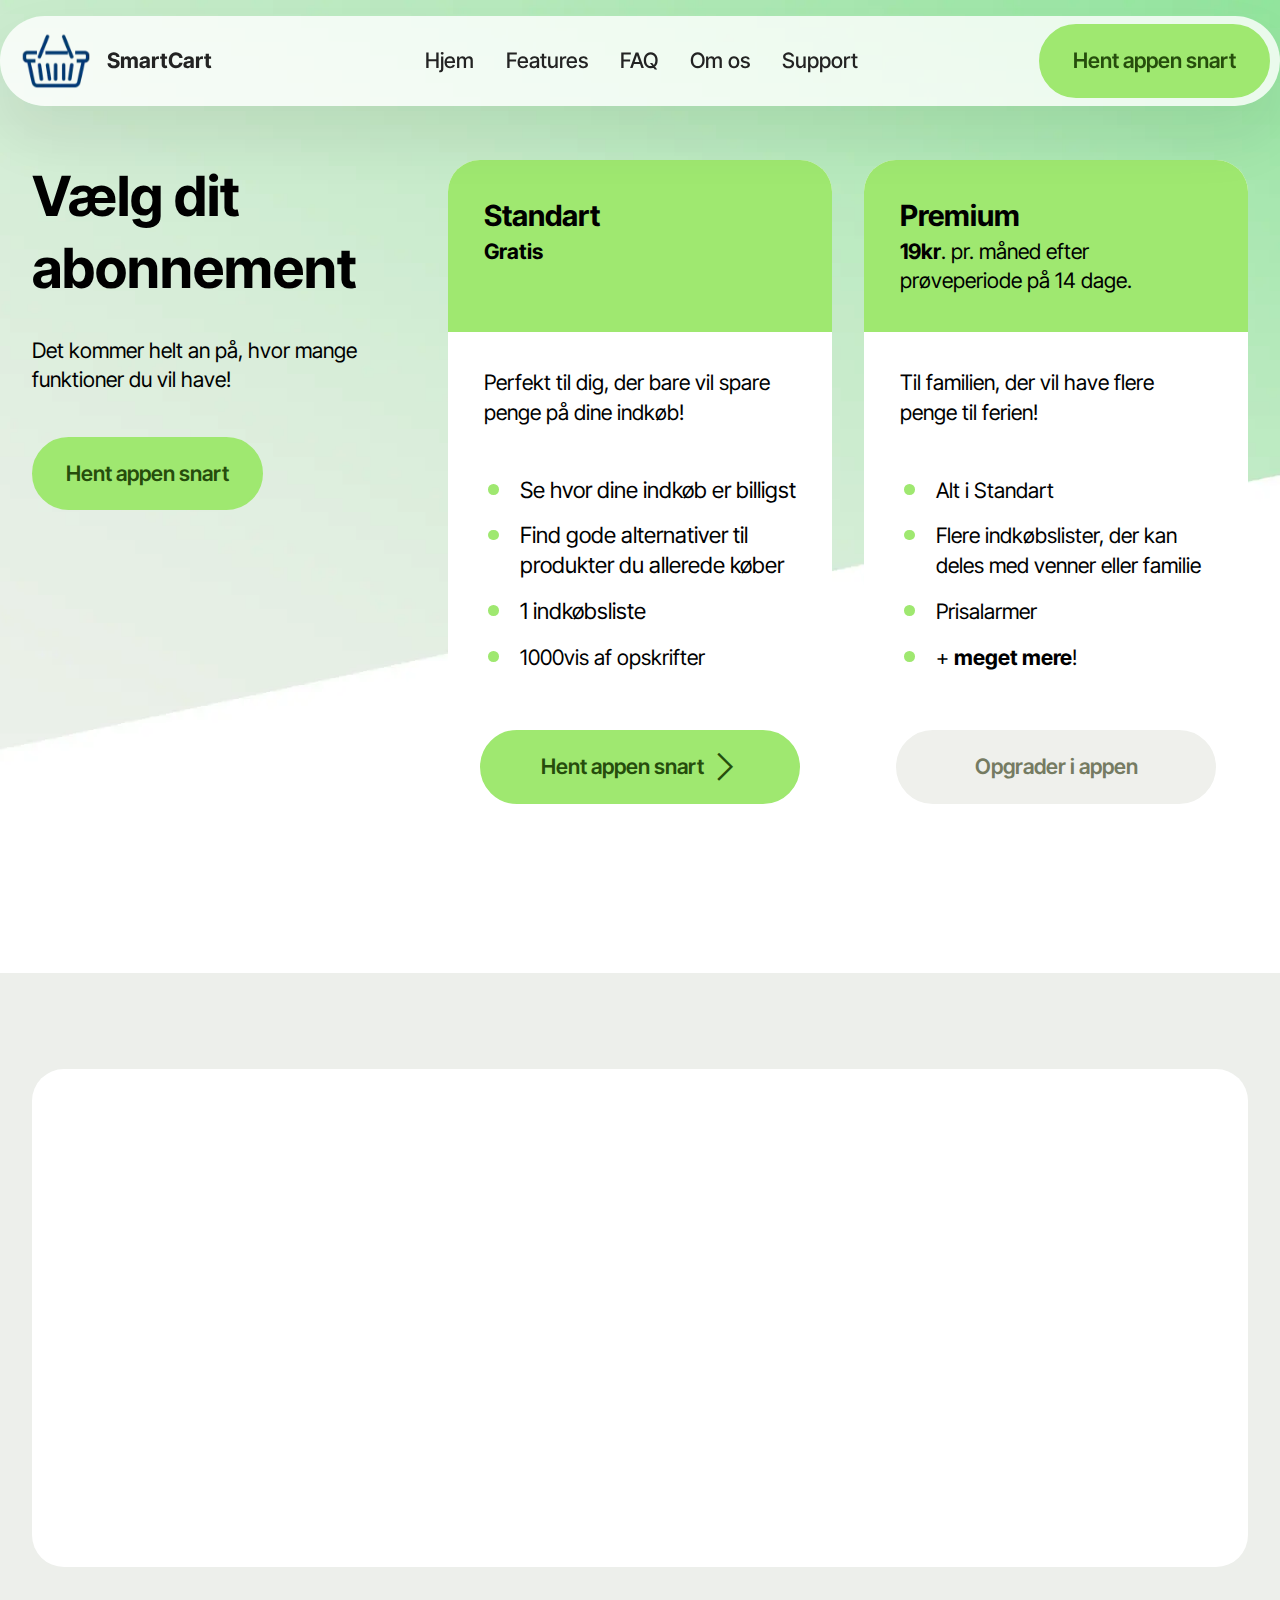
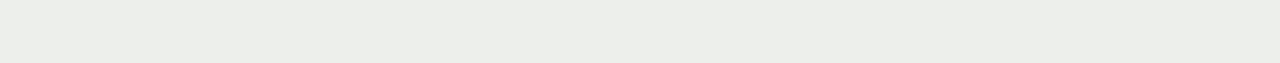
==== commit efc6758e: "Update 1.02" ====
--- a/abonnement.html
+++ b/abonnement.html
@@ -10,7 +10,7 @@
   <meta name="description" content="">
   
   
-  <title>SmartCart - Abonnement</title>
+  <title>Abonnement</title>
   <link rel="stylesheet" href="assets/web/assets/mobirise-icons2/mobirise2.css">
   <link rel="stylesheet" href="assets/bootstrap/css/bootstrap.min.css">
   <link rel="stylesheet" href="assets/bootstrap/css/bootstrap-grid.min.css">
@@ -21,13 +21,27 @@
   <link rel="stylesheet" href="assets/theme/css/style.css">
   <link rel="preload" href="https://fonts.googleapis.com/css?family=Inter+Tight:100,200,300,400,500,600,700,800,900,100i,200i,300i,400i,500i,600i,700i,800i,900i&display=swap" as="style" onload="this.onload=null;this.rel='stylesheet'">
   <noscript><link rel="stylesheet" href="https://fonts.googleapis.com/css?family=Inter+Tight:100,200,300,400,500,600,700,800,900,100i,200i,300i,400i,500i,600i,700i,800i,900i&display=swap"></noscript>
-  <link rel="preload" as="style" href="assets/smartcart/css/mbr-additional.css?v=hpKPcf"><link rel="stylesheet" href="assets/smartcart/css/mbr-additional.css?v=hpKPcf" type="text/css">
+  <link rel="preload" as="style" href="assets/mobirise/css/mbr-additional.css?v=EwHMKP"><link rel="stylesheet" href="assets/mobirise/css/mbr-additional.css?v=EwHMKP" type="text/css">
 
   
   
   
 </head>
 <body>
+
+<!-- Analytics -->
+<!-- Google tag (gtag.js) -->
+<script async src="https://www.googletagmanager.com/gtag/js?id=G-S3K9ZCECC5"></script>
+<script>
+  window.dataLayer = window.dataLayer || [];
+  function gtag(){dataLayer.push(arguments);}
+  gtag('js', new Date());
+
+  gtag('config', 'G-S3K9ZCECC5');
+</script>
+<!-- /Analytics -->
+
+
   
   <section data-bs-version="5.1" class="menu menu5 cid-uetl8jZ2Hs" once="menu" id="menu05-13">
 	
@@ -178,7 +192,7 @@
 			</div>
 		</div>
 	</div>
-</section><script src="assets/bootstrap/js/bootstrap.bundle.min.js"></script>  <script src="assets/smoothscroll/smooth-scroll.js"></script>  <script src="assets/ytplayer/index.js"></script>  <script src="assets/dropdown/js/navbar-dropdown.js"></script>  <script src="assets/theme/js/script.js"></script>  
+</section><section><a href="https://mobiri.se"></a><a href="https://mobiri.se"></a></section><script src="assets/bootstrap/js/bootstrap.bundle.min.js"></script>  <script src="assets/smoothscroll/smooth-scroll.js"></script>  <script src="assets/ytplayer/index.js"></script>  <script src="assets/dropdown/js/navbar-dropdown.js"></script>  <script src="assets/theme/js/script.js"></script>  
   
   
  <div id="scrollToTop" class="scrollToTop mbr-arrow-up"><a style="text-align: center;"><i class="mbr-arrow-up-icon mbr-arrow-up-icon-cm cm-icon cm-icon-smallarrow-up"></i></a></div>
--- a/assets/mobirise/css/mbr-additional.css
+++ b/assets/mobirise/css/mbr-additional.css
@@ -0,0 +1,5647 @@
+.btn {
+  border-width: 2px;
+}
+img,
+.card-wrap,
+.card-wrapper,
+.video-wrapper,
+.mbr-figure iframe,
+.google-map iframe,
+.slide-content,
+.plan,
+.card,
+.item-wrapper {
+  border-radius: 2rem !important;
+}
+.video-wrapper {
+  overflow: hidden;
+}
+body {
+  font-family: Inter Tight;
+}
+.display-1 {
+  font-family: 'Inter Tight', sans-serif;
+  font-size: 5rem;
+  line-height: 1;
+}
+.display-1 > .mbr-iconfont {
+  font-size: 6.25rem;
+}
+.display-2 {
+  font-family: 'Inter Tight', sans-serif;
+  font-size: 4rem;
+  line-height: 1;
+}
+.display-2 > .mbr-iconfont {
+  font-size: 5rem;
+}
+.display-4 {
+  font-family: 'Inter Tight', sans-serif;
+  font-size: 1.4rem;
+  line-height: 1.5;
+}
+.display-4 > .mbr-iconfont {
+  font-size: 1.75rem;
+}
+.display-5 {
+  font-family: 'Inter Tight', sans-serif;
+  font-size: 2rem;
+  line-height: 1.5;
+}
+.display-5 > .mbr-iconfont {
+  font-size: 2.5rem;
+}
+.display-7 {
+  font-family: 'Inter Tight', sans-serif;
+  font-size: 1.4rem;
+  line-height: 1.3;
+}
+.display-7 > .mbr-iconfont {
+  font-size: 1.75rem;
+}
+/* ---- Fluid typography for mobile devices ---- */
+/* 1.4 - font scale ratio ( bootstrap == 1.42857 ) */
+/* 100vw - current viewport width */
+/* (48 - 20)  48 == 48rem == 768px, 20 == 20rem == 320px(minimal supported viewport) */
+/* 0.65 - min scale variable, may vary */
+@media (max-width: 992px) {
+  .display-1 {
+    font-size: 4rem;
+  }
+}
+@media (max-width: 768px) {
+  .display-1 {
+    font-size: 3.5rem;
+    font-size: calc( 2.4rem + (5 - 2.4) * ((100vw - 20rem) / (48 - 20)));
+    line-height: calc( 1.1 * (2.4rem + (5 - 2.4) * ((100vw - 20rem) / (48 - 20))));
+  }
+  .display-2 {
+    font-size: 3.2rem;
+    font-size: calc( 2.05rem + (4 - 2.05) * ((100vw - 20rem) / (48 - 20)));
+    line-height: calc( 1.3 * (2.05rem + (4 - 2.05) * ((100vw - 20rem) / (48 - 20))));
+  }
+  .display-4 {
+    font-size: 1.12rem;
+    font-size: calc( 1.14rem + (1.4 - 1.14) * ((100vw - 20rem) / (48 - 20)));
+    line-height: calc( 1.4 * (1.14rem + (1.4 - 1.14) * ((100vw - 20rem) / (48 - 20))));
+  }
+  .display-5 {
+    font-size: 1.6rem;
+    font-size: calc( 1.35rem + (2 - 1.35) * ((100vw - 20rem) / (48 - 20)));
+    line-height: calc( 1.4 * (1.35rem + (2 - 1.35) * ((100vw - 20rem) / (48 - 20))));
+  }
+  .display-7 {
+    font-size: 1.12rem;
+    font-size: calc( 1.14rem + (1.4 - 1.14) * ((100vw - 20rem) / (48 - 20)));
+    line-height: calc( 1.4 * (1.14rem + (1.4 - 1.14) * ((100vw - 20rem) / (48 - 20))));
+  }
+}
+@media (min-width: 992px) and (max-width: 1400px) {
+  .display-1 {
+    font-size: 3.5rem;
+    font-size: calc( 2.4rem + (5 - 2.4) * ((100vw - 62rem) / (87 - 62)));
+    line-height: calc( 1.1 * (2.4rem + (5 - 2.4) * ((100vw - 62rem) / (87 - 62))));
+  }
+  .display-2 {
+    font-size: 3.2rem;
+    font-size: calc( 2.05rem + (4 - 2.05) * ((100vw - 62rem) / (87 - 62)));
+    line-height: calc( 1.3 * (2.05rem + (4 - 2.05) * ((100vw - 62rem) / (87 - 62))));
+  }
+  .display-4 {
+    font-size: 1.12rem;
+    font-size: calc( 1.14rem + (1.4 - 1.14) * ((100vw - 62rem) / (87 - 62)));
+    line-height: calc( 1.4 * (1.14rem + (1.4 - 1.14) * ((100vw - 62rem) / (87 - 62))));
+  }
+  .display-5 {
+    font-size: 1.6rem;
+    font-size: calc( 1.35rem + (2 - 1.35) * ((100vw - 62rem) / (87 - 62)));
+    line-height: calc( 1.4 * (1.35rem + (2 - 1.35) * ((100vw - 62rem) / (87 - 62))));
+  }
+  .display-7 {
+    font-size: 1.12rem;
+    font-size: calc( 1.14rem + (1.4 - 1.14) * ((100vw - 62rem) / (87 - 62)));
+    line-height: calc( 1.4 * (1.14rem + (1.4 - 1.14) * ((100vw - 62rem) / (87 - 62))));
+  }
+}
+/* Buttons */
+.btn {
+  padding: 1.25rem 2rem;
+  border-radius: 4px;
+}
+@media (max-width: 767px) {
+  .btn {
+    padding: 0.75rem 1.5rem;
+  }
+}
+.btn-sm {
+  padding: 0.6rem 1.2rem;
+  border-radius: 4px;
+}
+.btn-md {
+  padding: 0.6rem 1.2rem;
+  border-radius: 4px;
+}
+.btn-lg {
+  padding: 1.25rem 2rem;
+  border-radius: 4px;
+}
+.bg-primary {
+  background-color: #9fe870 !important;
+}
+.bg-success {
+  background-color: #3a341c !important;
+}
+.bg-info {
+  background-color: #320707 !important;
+}
+.bg-warning {
+  background-color: #a0e2e1 !important;
+}
+.bg-danger {
+  background-color: #52bd00 !important;
+}
+.btn-primary,
+.btn-primary:active {
+  background-color: #9fe870 !important;
+  border-color: #9fe870 !important;
+  color: #264d0c !important;
+  box-shadow: none;
+}
+.btn-primary:hover,
+.btn-primary:focus,
+.btn-primary.focus,
+.btn-primary.active {
+  color: inherit;
+  background-color: #bcef9c !important;
+  border-color: #bcef9c !important;
+  box-shadow: none;
+}
+.btn-primary.disabled,
+.btn-primary:disabled {
+  color: #264d0c !important;
+  background-color: #bcef9c !important;
+  border-color: #bcef9c !important;
+}
+.btn-secondary,
+.btn-secondary:active {
+  background-color: #f92c50 !important;
+  border-color: #f92c50 !important;
+  color: #ffffff !important;
+  box-shadow: none;
+}
+.btn-secondary:hover,
+.btn-secondary:focus,
+.btn-secondary.focus,
+.btn-secondary.active {
+  color: inherit;
+  background-color: #fa5e79 !important;
+  border-color: #fa5e79 !important;
+  box-shadow: none;
+}
+.btn-secondary.disabled,
+.btn-secondary:disabled {
+  color: #ffffff !important;
+  background-color: #fa5e79 !important;
+  border-color: #fa5e79 !important;
+}
+.btn-info,
+.btn-info:active {
+  background-color: #320707 !important;
+  border-color: #320707 !important;
+  color: #ffffff !important;
+  box-shadow: none;
+}
+.btn-info:hover,
+.btn-info:focus,
+.btn-info.focus,
+.btn-info.active {
+  color: inherit;
+  background-color: #5f0d0d !important;
+  border-color: #5f0d0d !important;
+  box-shadow: none;
+}
+.btn-info.disabled,
+.btn-info:disabled {
+  color: #ffffff !important;
+  background-color: #5f0d0d !important;
+  border-color: #5f0d0d !important;
+}
+.btn-success,
+.btn-success:active {
+  background-color: #3a341c !important;
+  border-color: #3a341c !important;
+  color: #ffffff !important;
+  box-shadow: none;
+}
+.btn-success:hover,
+.btn-success:focus,
+.btn-success.focus,
+.btn-success.active {
+  color: inherit;
+  background-color: #5c532d !important;
+  border-color: #5c532d !important;
+  box-shadow: none;
+}
+.btn-success.disabled,
+.btn-success:disabled {
+  color: #ffffff !important;
+  background-color: #5c532d !important;
+  border-color: #5c532d !important;
+}
+.btn-warning,
+.btn-warning:active {
+  background-color: #a0e2e1 !important;
+  border-color: #a0e2e1 !important;
+  color: #1f6463 !important;
+  box-shadow: none;
+}
+.btn-warning:hover,
+.btn-warning:focus,
+.btn-warning.focus,
+.btn-warning.active {
+  color: inherit;
+  background-color: #c7eeed !important;
+  border-color: #c7eeed !important;
+  box-shadow: none;
+}
+.btn-warning.disabled,
+.btn-warning:disabled {
+  color: #1f6463 !important;
+  background-color: #c7eeed !important;
+  border-color: #c7eeed !important;
+}
+.btn-danger,
+.btn-danger:active {
+  background-color: #52bd00 !important;
+  border-color: #52bd00 !important;
+  color: #ffffff !important;
+  box-shadow: none;
+}
+.btn-danger:hover,
+.btn-danger:focus,
+.btn-danger.focus,
+.btn-danger.active {
+  color: inherit;
+  background-color: #68f000 !important;
+  border-color: #68f000 !important;
+  box-shadow: none;
+}
+.btn-danger.disabled,
+.btn-danger:disabled {
+  color: #ffffff !important;
+  background-color: #68f000 !important;
+  border-color: #68f000 !important;
+}
+.btn-white,
+.btn-white:active {
+  background-color: #eff0ec !important;
+  border-color: #eff0ec !important;
+  color: #757b62 !important;
+  box-shadow: none;
+}
+.btn-white:hover,
+.btn-white:focus,
+.btn-white.focus,
+.btn-white.active {
+  color: inherit;
+  background-color: #ffffff !important;
+  border-color: #ffffff !important;
+  box-shadow: none;
+}
+.btn-white.disabled,
+.btn-white:disabled {
+  color: #757b62 !important;
+  background-color: #ffffff !important;
+  border-color: #ffffff !important;
+}
+.btn-black,
+.btn-black:active {
+  background-color: #232323 !important;
+  border-color: #232323 !important;
+  color: #ffffff !important;
+  box-shadow: none;
+}
+.btn-black:hover,
+.btn-black:focus,
+.btn-black.focus,
+.btn-black.active {
+  color: inherit;
+  background-color: #3d3d3d !important;
+  border-color: #3d3d3d !important;
+  box-shadow: none;
+}
+.btn-black.disabled,
+.btn-black:disabled {
+  color: #ffffff !important;
+  background-color: #3d3d3d !important;
+  border-color: #3d3d3d !important;
+}
+.btn-primary-outline,
+.btn-primary-outline:active {
+  background-color: transparent !important;
+  border-color: #9fe870;
+  color: #9fe870;
+}
+.btn-primary-outline:hover,
+.btn-primary-outline:focus,
+.btn-primary-outline.focus,
+.btn-primary-outline.active {
+  color: #6ddc25 !important;
+  background-color: transparent !important;
+  border-color: #6ddc25 !important;
+  box-shadow: none !important;
+}
+.btn-primary-outline.disabled,
+.btn-primary-outline:disabled {
+  color: #264d0c !important;
+  background-color: #9fe870 !important;
+  border-color: #9fe870 !important;
+}
+.btn-secondary-outline,
+.btn-secondary-outline:active {
+  background-color: transparent !important;
+  border-color: #f92c50;
+  color: #f92c50;
+}
+.btn-secondary-outline:hover,
+.btn-secondary-outline:focus,
+.btn-secondary-outline.focus,
+.btn-secondary-outline.active {
+  color: #c90628 !important;
+  background-color: transparent !important;
+  border-color: #c90628 !important;
+  box-shadow: none !important;
+}
+.btn-secondary-outline.disabled,
+.btn-secondary-outline:disabled {
+  color: #ffffff !important;
+  background-color: #f92c50 !important;
+  border-color: #f92c50 !important;
+}
+.btn-info-outline,
+.btn-info-outline:active {
+  background-color: transparent !important;
+  border-color: #320707;
+  color: #320707;
+}
+.btn-info-outline:hover,
+.btn-info-outline:focus,
+.btn-info-outline.focus,
+.btn-info-outline.active {
+  color: #000000 !important;
+  background-color: transparent !important;
+  border-color: #000000 !important;
+  box-shadow: none !important;
+}
+.btn-info-outline.disabled,
+.btn-info-outline:disabled {
+  color: #ffffff !important;
+  background-color: #320707 !important;
+  border-color: #320707 !important;
+}
+.btn-success-outline,
+.btn-success-outline:active {
+  background-color: transparent !important;
+  border-color: #3a341c;
+  color: #3a341c;
+}
+.btn-success-outline:hover,
+.btn-success-outline:focus,
+.btn-success-outline.focus,
+.btn-success-outline.active {
+  color: #000000 !important;
+  background-color: transparent !important;
+  border-color: #000000 !important;
+  box-shadow: none !important;
+}
+.btn-success-outline.disabled,
+.btn-success-outline:disabled {
+  color: #ffffff !important;
+  background-color: #3a341c !important;
+  border-color: #3a341c !important;
+}
+.btn-warning-outline,
+.btn-warning-outline:active {
+  background-color: transparent !important;
+  border-color: #a0e2e1;
+  color: #a0e2e1;
+}
+.btn-warning-outline:hover,
+.btn-warning-outline:focus,
+.btn-warning-outline.focus,
+.btn-warning-outline.active {
+  color: #5ececc !important;
+  background-color: transparent !important;
+  border-color: #5ececc !important;
+  box-shadow: none !important;
+}
+.btn-warning-outline.disabled,
+.btn-warning-outline:disabled {
+  color: #1f6463 !important;
+  background-color: #a0e2e1 !important;
+  border-color: #a0e2e1 !important;
+}
+.btn-danger-outline,
+.btn-danger-outline:active {
+  background-color: transparent !important;
+  border-color: #52bd00;
+  color: #52bd00;
+}
+.btn-danger-outline:hover,
+.btn-danger-outline:focus,
+.btn-danger-outline.focus,
+.btn-danger-outline.active {
+  color: #2c6600 !important;
+  background-color: transparent !important;
+  border-color: #2c6600 !important;
+  box-shadow: none !important;
+}
+.btn-danger-outline.disabled,
+.btn-danger-outline:disabled {
+  color: #ffffff !important;
+  background-color: #52bd00 !important;
+  border-color: #52bd00 !important;
+}
+.btn-black-outline,
+.btn-black-outline:active {
+  background-color: transparent !important;
+  border-color: #232323;
+  color: #232323;
+}
+.btn-black-outline:hover,
+.btn-black-outline:focus,
+.btn-black-outline.focus,
+.btn-black-outline.active {
+  color: #000000 !important;
+  background-color: transparent !important;
+  border-color: #000000 !important;
+  box-shadow: none !important;
+}
+.btn-black-outline.disabled,
+.btn-black-outline:disabled {
+  color: #ffffff !important;
+  background-color: #232323 !important;
+  border-color: #232323 !important;
+}
+.btn-white-outline,
+.btn-white-outline:active {
+  background-color: transparent !important;
+  border-color: #fafafa;
+  color: #fafafa;
+}
+.btn-white-outline:hover,
+.btn-white-outline:focus,
+.btn-white-outline.focus,
+.btn-white-outline.active {
+  color: #cfcfcf !important;
+  background-color: transparent !important;
+  border-color: #cfcfcf !important;
+  box-shadow: none !important;
+}
+.btn-white-outline.disabled,
+.btn-white-outline:disabled {
+  color: #7a7a7a !important;
+  background-color: #fafafa !important;
+  border-color: #fafafa !important;
+}
+.text-primary {
+  color: #9fe870 !important;
+}
+.text-secondary {
+  color: #f92c50 !important;
+}
+.text-success {
+  color: #3a341c !important;
+}
+.text-info {
+  color: #320707 !important;
+}
+.text-warning {
+  color: #a0e2e1 !important;
+}
+.text-danger {
+  color: #52bd00 !important;
+}
+.text-white {
+  color: #fafafa !important;
+}
+.text-black {
+  color: #232323 !important;
+}
+a.text-primary:hover,
+a.text-primary:focus,
+a.text-primary.active {
+  color: #66d022 !important;
+}
+a.text-secondary:hover,
+a.text-secondary:focus,
+a.text-secondary.active {
+  color: #ba0525 !important;
+}
+a.text-success:hover,
+a.text-success:focus,
+a.text-success.active {
+  color: #000000 !important;
+}
+a.text-info:hover,
+a.text-info:focus,
+a.text-info.active {
+  color: #000000 !important;
+}
+a.text-warning:hover,
+a.text-warning:focus,
+a.text-warning.active {
+  color: #52cac8 !important;
+}
+a.text-danger:hover,
+a.text-danger:focus,
+a.text-danger.active {
+  color: #265700 !important;
+}
+a.text-white:hover,
+a.text-white:focus,
+a.text-white.active {
+  color: #c7c7c7 !important;
+}
+a.text-black:hover,
+a.text-black:focus,
+a.text-black.active {
+  color: #000000 !important;
+}
+a[class*="text-"]:not(.nav-link):not(.dropdown-item):not([role]):not(.navbar-caption) {
+  position: relative;
+  background-image: transparent;
+  background-size: 10000px 2px;
+  background-repeat: no-repeat;
+  background-position: 0px 1.2em;
+  background-position: -10000px 1.2em;
+}
+a[class*="text-"]:not(.nav-link):not(.dropdown-item):not([role]):not(.navbar-caption):hover {
+  transition: background-position 2s ease-in-out;
+  background-image: linear-gradient(currentColor 50%, currentColor 50%);
+  background-position: 0px 1.2em;
+}
+.nav-tabs .nav-link.active {
+  color: #9fe870;
+}
+.nav-tabs .nav-link:not(.active) {
+  color: #232323;
+}
+.alert-success {
+  background-color: #70c770;
+}
+.alert-info {
+  background-color: #320707;
+}
+.alert-warning {
+  background-color: #a0e2e1;
+}
+.alert-danger {
+  background-color: #52bd00;
+}
+.mbr-section-btn .btn:not(.btn-form) {
+  border-radius: 100px;
+}
+.mbr-gallery-filter li a {
+  border-radius: 100px !important;
+}
+.mbr-gallery-filter li.active .btn {
+  background-color: #9fe870;
+  border-color: #9fe870;
+  color: #306310;
+}
+.mbr-gallery-filter li.active .btn:focus {
+  box-shadow: none;
+}
+.nav-tabs .nav-link {
+  border-radius: 100px !important;
+}
+a,
+a:hover {
+  color: #9fe870;
+}
+.mbr-plan-header.bg-primary .mbr-plan-subtitle,
+.mbr-plan-header.bg-primary .mbr-plan-price-desc {
+  color: #ffffff;
+}
+.mbr-plan-header.bg-success .mbr-plan-subtitle,
+.mbr-plan-header.bg-success .mbr-plan-price-desc {
+  color: #c0b27c;
+}
+.mbr-plan-header.bg-info .mbr-plan-subtitle,
+.mbr-plan-header.bg-info .mbr-plan-price-desc {
+  color: #f3abab;
+}
+.mbr-plan-header.bg-warning .mbr-plan-subtitle,
+.mbr-plan-header.bg-warning .mbr-plan-price-desc {
+  color: #ffffff;
+}
+.mbr-plan-header.bg-danger .mbr-plan-subtitle,
+.mbr-plan-header.bg-danger .mbr-plan-price-desc {
+  color: #91ff3e;
+}
+/* Scroll to top button*/
+#scrollToTop a {
+  border-radius: 100px;
+}
+.form-control {
+  font-family: 'Inter Tight', sans-serif;
+  font-size: 1.4rem;
+  line-height: 1.3;
+  font-weight: 400;
+  border-radius: 40px !important;
+}
+.form-control > .mbr-iconfont {
+  font-size: 1.75rem;
+}
+.form-control:hover,
+.form-control:focus {
+  box-shadow: rgba(0, 0, 0, 0.07) 0px 1px 1px 0px, rgba(0, 0, 0, 0.07) 0px 1px 3px 0px, rgba(0, 0, 0, 0.03) 0px 0px 0px 1px;
+  border-color: #9fe870 !important;
+}
+.form-control:-webkit-input-placeholder {
+  font-family: 'Inter Tight', sans-serif;
+  font-size: 1.4rem;
+  line-height: 1.3;
+  font-weight: 400;
+}
+.form-control:-webkit-input-placeholder > .mbr-iconfont {
+  font-size: 1.75rem;
+}
+blockquote {
+  border-color: #9fe870;
+}
+/* Forms */
+.mbr-form .input-group-btn .btn {
+  border-radius: 100px !important;
+}
+.mbr-form .input-group-btn .btn:hover {
+  box-shadow: 0 10px 40px 0 rgba(0, 0, 0, 0.2);
+}
+.mbr-form .input-group-btn button[type="submit"] {
+  border-radius: 100px !important;
+  padding: 1rem 3rem;
+}
+.mbr-form .input-group-btn button[type="submit"]:hover {
+  box-shadow: 0 10px 40px 0 rgba(0, 0, 0, 0.2);
+}
+.jq-selectbox li:hover,
+.jq-selectbox li.selected {
+  background-color: #9fe870;
+  color: #000000;
+}
+.jq-number__spin {
+  transition: 0.25s ease;
+}
+.jq-number__spin:hover {
+  border-color: #9fe870;
+}
+.jq-selectbox .jq-selectbox__trigger-arrow,
+.jq-number__spin.minus:after,
+.jq-number__spin.plus:after {
+  transition: 0.4s;
+  border-top-color: #232323;
+  border-bottom-color: #232323;
+}
+.jq-selectbox:hover .jq-selectbox__trigger-arrow,
+.jq-number__spin.minus:hover:after,
+.jq-number__spin.plus:hover:after {
+  border-top-color: #9fe870;
+  border-bottom-color: #9fe870;
+}
+.xdsoft_datetimepicker .xdsoft_calendar td.xdsoft_default,
+.xdsoft_datetimepicker .xdsoft_calendar td.xdsoft_current,
+.xdsoft_datetimepicker .xdsoft_timepicker .xdsoft_time_box > div > div.xdsoft_current {
+  color: #000000 !important;
+  background-color: #9fe870 !important;
+  box-shadow: none !important;
+}
+.xdsoft_datetimepicker .xdsoft_calendar td:hover,
+.xdsoft_datetimepicker .xdsoft_timepicker .xdsoft_time_box > div > div:hover {
+  color: #ffffff !important;
+  background: #f92c50 !important;
+  box-shadow: none !important;
+}
+.lazy-bg {
+  background-image: none !important;
+}
+.lazy-placeholder:not(section),
+.lazy-none {
+  display: block;
+  position: relative;
+  padding-bottom: 56.25%;
+  width: 100%;
+  height: auto;
+}
+iframe.lazy-placeholder,
+.lazy-placeholder:after {
+  content: '';
+  position: absolute;
+  width: 200px;
+  height: 200px;
+  background: transparent no-repeat center;
+  background-size: contain;
+  top: 50%;
+  left: 50%;
+  transform: translateX(-50%) translateY(-50%);
+  background-image: url("data:image/svg+xml;charset=UTF-8,%3csvg width='32' height='32' viewBox='0 0 64 64' xmlns='http://www.w3.org/2000/svg' stroke='%239fe870' %3e%3cg fill='none' fill-rule='evenodd'%3e%3cg transform='translate(16 16)' stroke-width='2'%3e%3ccircle stroke-opacity='.5' cx='16' cy='16' r='16'/%3e%3cpath d='M32 16c0-9.94-8.06-16-16-16'%3e%3canimateTransform attributeName='transform' type='rotate' from='0 16 16' to='360 16 16' dur='1s' repeatCount='indefinite'/%3e%3c/path%3e%3c/g%3e%3c/g%3e%3c/svg%3e");
+}
+section.lazy-placeholder:after {
+  opacity: 0.5;
+}
+body {
+  overflow-x: hidden;
+}
+a {
+  transition: color 0.6s;
+}
+@media (max-width: 1400px) {
+  .container {
+    max-width: 100%;
+  }
+}
+@media (max-width: 1400px) and (min-width: 768px) {
+  .container {
+    padding-left: 32px;
+    padding-right: 32px;
+  }
+}
+@media (max-width: 1400px) and (min-width: 768px) {
+  .container-fluid {
+    padding-left: 32px;
+    padding-right: 32px;
+  }
+}
+@media (max-width: 767px) {
+  .container-fluid {
+    padding-left: 16px;
+    padding-right: 16px;
+  }
+}
+.cid-uetl8jZ2Hs {
+  z-index: 1000;
+  width: 100%;
+  position: relative;
+}
+.cid-uetl8jZ2Hs .dropdown-item:before {
+  font-family: Moririse2 !important;
+  content: "\e966";
+  display: inline-block;
+  width: 0;
+  position: absolute;
+  left: 1rem;
+  top: 0.5rem;
+  margin-right: 0.5rem;
+  line-height: 1;
+  font-size: inherit;
+  vertical-align: middle;
+  text-align: center;
+  overflow: hidden;
+  transform: scale(0, 1);
+  transition: all 0.25s ease-in-out;
+}
+@media (max-width: 767px) {
+  .cid-uetl8jZ2Hs .navbar-toggler {
+    transform: scale(0.8);
+  }
+}
+.cid-uetl8jZ2Hs .navbar-brand {
+  flex-shrink: 0;
+  align-items: center;
+  margin-right: 0;
+  padding: 10px 0;
+  transition: all 0.3s;
+  word-break: break-word;
+  z-index: 1;
+}
+.cid-uetl8jZ2Hs .navbar-brand img {
+  max-width: 100%;
+  max-height: 100%;
+}
+.cid-uetl8jZ2Hs .navbar-brand .navbar-caption {
+  line-height: inherit !important;
+}
+.cid-uetl8jZ2Hs .navbar-brand .navbar-logo a {
+  outline: none;
+}
+.cid-uetl8jZ2Hs .navbar-nav {
+  margin: auto;
+  margin-left: 0;
+  margin-left: auto;
+}
+.cid-uetl8jZ2Hs .navbar-nav .nav-item {
+  padding: 0 !important;
+  transition: 0.3s all !important;
+}
+.cid-uetl8jZ2Hs .navbar-nav .nav-item .nav-link {
+  padding: 16px !important;
+  margin: 0 !important;
+  border-radius: 1rem !important;
+  transition: 0.3s all !important;
+}
+.cid-uetl8jZ2Hs .navbar-nav .nav-item .nav-link:hover {
+  background-color: rgba(27, 31, 10, 0.06);
+}
+.cid-uetl8jZ2Hs .navbar-nav .open .nav-link::after {
+  transform: rotate(180deg);
+}
+@media (min-width: 992px) {
+  .cid-uetl8jZ2Hs .navbar-nav .open .nav-link::before {
+    content: "";
+    width: 100%;
+    height: 20px;
+    top: 100%;
+    background: transparent;
+    position: absolute;
+  }
+}
+.cid-uetl8jZ2Hs .navbar-nav .dropdown-item {
+  padding: 12px !important;
+  border-radius: 0.5rem !important;
+  margin: 0 8px !important;
+  transition: 0.3s all !important;
+}
+.cid-uetl8jZ2Hs .navbar-nav .dropdown-item:hover {
+  background-color: rgba(27, 31, 10, 0.06);
+}
+@media (min-width: 992px) {
+  .cid-uetl8jZ2Hs .navbar-nav {
+    padding-left: 1.5rem;
+  }
+}
+.cid-uetl8jZ2Hs .nav-link {
+  width: fit-content;
+  position: relative;
+}
+.cid-uetl8jZ2Hs .navbar-logo {
+  margin: 0 !important;
+}
+@media (max-width: 767px) {
+  .cid-uetl8jZ2Hs .navbar-logo {
+    padding-left: 0;
+  }
+}
+.cid-uetl8jZ2Hs .navbar-caption {
+  padding-left: 1rem;
+  padding-right: 0.5rem;
+}
+@media (max-width: 767px) {
+  .cid-uetl8jZ2Hs .nav-dropdown {
+    padding-bottom: 0.5rem;
+  }
+}
+.cid-uetl8jZ2Hs .nav-dropdown .link.dropdown-toggle::after {
+  margin-left: 0.5rem;
+  margin-top: 0.2rem;
+  transition: 0.3s all;
+}
+.cid-uetl8jZ2Hs .container {
+  display: flex;
+  height: 90px;
+  padding: 0.5rem 0.6rem 0.5rem 1rem;
+  flex-wrap: nowrap;
+  background: rgba(255, 255, 255, 0.8) !important;
+  left: 0;
+  right: 0;
+  -webkit-box-pack: justify;
+  -ms-flex-pack: justify;
+  justify-content: flex-end;
+  -webkit-box-align: center;
+  -webkit-align-items: center;
+  -ms-flex-align: center;
+  align-items: center;
+  border-radius: 100vw;
+  margin-top: 1rem;
+  background-color: #ffffff;
+  box-shadow: 0 30px 60px 0 rgba(27, 31, 10, 0.08);
+}
+@media (max-width: 992px) {
+  .cid-uetl8jZ2Hs .container {
+    padding-right: 2rem;
+  }
+}
+@media (max-width: 767px) {
+  .cid-uetl8jZ2Hs .container {
+    width: 95%;
+    height: 56px !important;
+    padding: 0.5rem;
+    margin-top: 0rem;
+  }
+}
+.cid-uetl8jZ2Hs .iconfont-wrapper {
+  font-size: 1.5rem;
+  padding-right: 0.5rem;
+}
+.cid-uetl8jZ2Hs .dropdown-menu {
+  flex-wrap: wrap;
+  flex-direction: column;
+  max-width: 100%;
+  padding: 12px 4px !important;
+  border-radius: 1.5rem;
+  transition: 0.3s all !important;
+  min-width: auto;
+  background: #ffffff;
+  background: rgba(255, 255, 255, 0.8) !important;
+}
+.cid-uetl8jZ2Hs .nav-item:focus,
+.cid-uetl8jZ2Hs .nav-link:focus {
+  outline: none;
+}
+.cid-uetl8jZ2Hs .dropdown .dropdown-menu .dropdown-item {
+  width: auto;
+  transition: all 0.25s ease-in-out;
+}
+.cid-uetl8jZ2Hs .dropdown .dropdown-menu .dropdown-item::after {
+  right: 0.5rem;
+}
+.cid-uetl8jZ2Hs .dropdown .dropdown-menu .dropdown-item .mbr-iconfont {
+  margin-right: 0.5rem;
+  vertical-align: sub;
+}
+.cid-uetl8jZ2Hs .dropdown .dropdown-menu .dropdown-item .mbr-iconfont:before {
+  display: inline-block;
+  transform: scale(1, 1);
+  transition: all 0.25s ease-in-out;
+}
+.cid-uetl8jZ2Hs .collapsed .dropdown-menu .dropdown-item:before {
+  display: none;
+}
+.cid-uetl8jZ2Hs .collapsed .dropdown .dropdown-menu .dropdown-item {
+  padding: 0.235em 1.5em 0.235em 1.5em !important;
+  transition: none;
+  margin: 0 !important;
+}
+.cid-uetl8jZ2Hs .navbar {
+  min-height: 90px;
+  transition: all 0.3s;
+  border-bottom: 1px solid transparent;
+  background: transparent !important;
+  padding: 0 !important;
+  border: none !important;
+  box-shadow: none !important;
+  border-radius: 0 !important;
+}
+.cid-uetl8jZ2Hs .navbar.opened {
+  transition: all 0.3s;
+}
+.cid-uetl8jZ2Hs .navbar .dropdown-item {
+  padding: 0.5rem 1.8rem;
+}
+.cid-uetl8jZ2Hs .navbar .navbar-logo img {
+  width: auto;
+}
+.cid-uetl8jZ2Hs .navbar .navbar-collapse {
+  z-index: 1;
+  justify-content: flex-end;
+}
+.cid-uetl8jZ2Hs .navbar.collapsed {
+  justify-content: center;
+}
+.cid-uetl8jZ2Hs .navbar.collapsed .nav-item .nav-link::before {
+  display: none;
+}
+.cid-uetl8jZ2Hs .navbar.collapsed.opened .dropdown-menu {
+  top: 0;
+}
+@media (min-width: 992px) {
+  .cid-uetl8jZ2Hs .navbar.collapsed.opened:not(.navbar-short) .navbar-collapse {
+    max-height: calc(98.5vh - 4.4rem);
+  }
+}
+.cid-uetl8jZ2Hs .navbar.collapsed .dropdown-menu .dropdown-submenu {
+  left: 0 !important;
+}
+.cid-uetl8jZ2Hs .navbar.collapsed .dropdown-menu .dropdown-item:after {
+  right: auto;
+}
+.cid-uetl8jZ2Hs .navbar.collapsed .dropdown-menu .dropdown-toggle[data-toggle="dropdown-submenu"]:after {
+  margin-left: 0.5rem;
+  margin-top: 0.2rem;
+  border-top: 0.35em solid;
+  border-right: 0.35em solid transparent;
+  border-left: 0.35em solid transparent;
+  border-bottom: 0;
+  top: 41%;
+}
+.cid-uetl8jZ2Hs .navbar.collapsed ul.navbar-nav li {
+  margin: auto;
+}
+.cid-uetl8jZ2Hs .navbar.collapsed .dropdown-menu .dropdown-item {
+  padding: 0.25rem 1.5rem;
+  text-align: center;
+}
+.cid-uetl8jZ2Hs .navbar.collapsed .icons-menu {
+  padding-left: 0;
+  padding-right: 0;
+  padding-top: 0.5rem;
+  padding-bottom: 0.5rem;
+}
+@media (max-width: 767px) {
+  .cid-uetl8jZ2Hs .navbar {
+    min-height: 72px;
+  }
+  .cid-uetl8jZ2Hs .navbar .navbar-logo img {
+    height: 2.5rem !important;
+  }
+}
+@media (max-width: 991px) {
+  .cid-uetl8jZ2Hs .navbar .nav-item .nav-link::before {
+    display: none;
+  }
+  .cid-uetl8jZ2Hs .navbar.opened .dropdown-menu {
+    top: 0;
+  }
+  .cid-uetl8jZ2Hs .navbar .dropdown-menu .dropdown-submenu {
+    left: 0 !important;
+  }
+  .cid-uetl8jZ2Hs .navbar .dropdown-menu .dropdown-item:after {
+    right: auto;
+  }
+  .cid-uetl8jZ2Hs .navbar .dropdown-menu .dropdown-toggle[data-toggle="dropdown-submenu"]:after {
+    margin-left: 0.5rem;
+    margin-top: 0.2rem;
+    border-top: 0.35em solid;
+    border-right: 0.35em solid transparent;
+    border-left: 0.35em solid transparent;
+    border-bottom: 0;
+    top: 40%;
+  }
+  .cid-uetl8jZ2Hs .navbar .dropdown-menu .dropdown-item {
+    padding: 0.25rem 1.5rem !important;
+    text-align: center;
+  }
+  .cid-uetl8jZ2Hs .navbar .navbar-brand {
+    flex-shrink: initial;
+    flex-basis: auto;
+    word-break: break-word;
+    padding-right: 10px;
+  }
+  .cid-uetl8jZ2Hs .navbar .navbar-toggler {
+    flex-basis: auto;
+  }
+  .cid-uetl8jZ2Hs .navbar .icons-menu {
+    padding-left: 0;
+    padding-top: 0.5rem;
+    padding-bottom: 0.5rem;
+  }
+}
+.cid-uetl8jZ2Hs .navbar.navbar-short .navbar-logo img {
+  height: 2rem;
+}
+.cid-uetl8jZ2Hs .dropdown-item.active,
+.cid-uetl8jZ2Hs .dropdown-item:active {
+  background-color: transparent;
+}
+.cid-uetl8jZ2Hs .navbar-expand-lg .navbar-nav .nav-link {
+  padding: 0;
+}
+.cid-uetl8jZ2Hs .nav-dropdown .link.dropdown-toggle {
+  margin-right: 1.667em;
+}
+.cid-uetl8jZ2Hs .nav-dropdown .link.dropdown-toggle[aria-expanded="true"] {
+  margin-right: 0;
+  padding: 0.667em 1.667em;
+}
+.cid-uetl8jZ2Hs .navbar.navbar-expand-lg .dropdown .dropdown-menu {
+  background: #ffffff;
+}
+.cid-uetl8jZ2Hs .navbar.navbar-expand-lg .dropdown .dropdown-menu .dropdown-submenu {
+  margin: 0;
+  left: 105%;
+  transform: none;
+  top: -12px;
+}
+.cid-uetl8jZ2Hs .navbar .dropdown.open > .dropdown-menu {
+  display: flex;
+}
+.cid-uetl8jZ2Hs ul.navbar-nav {
+  flex-wrap: wrap;
+}
+.cid-uetl8jZ2Hs .navbar-buttons {
+  text-align: center;
+  min-width: 140px;
+}
+@media (max-width: 992px) {
+  .cid-uetl8jZ2Hs .navbar-buttons {
+    text-align: left;
+  }
+}
+.cid-uetl8jZ2Hs button.navbar-toggler {
+  outline: none;
+  width: 31px;
+  height: 20px;
+  cursor: pointer;
+  transition: all 0.2s;
+  position: relative;
+  align-self: center;
+}
+.cid-uetl8jZ2Hs button.navbar-toggler .hamburger span {
+  position: absolute;
+  right: 0;
+  width: 30px;
+  height: 2px;
+  border-right: 5px;
+  background-color: #000000;
+}
+.cid-uetl8jZ2Hs button.navbar-toggler .hamburger span:nth-child(1) {
+  top: 0;
+  transition: all 0.2s;
+}
+.cid-uetl8jZ2Hs button.navbar-toggler .hamburger span:nth-child(2) {
+  top: 8px;
+  transition: all 0.15s;
+}
+.cid-uetl8jZ2Hs button.navbar-toggler .hamburger span:nth-child(3) {
+  top: 8px;
+  transition: all 0.15s;
+}
+.cid-uetl8jZ2Hs button.navbar-toggler .hamburger span:nth-child(4) {
+  top: 16px;
+  transition: all 0.2s;
+}
+.cid-uetl8jZ2Hs nav.opened .hamburger span:nth-child(1) {
+  top: 8px;
+  width: 0;
+  opacity: 0;
+  right: 50%;
+  transition: all 0.2s;
+}
+.cid-uetl8jZ2Hs nav.opened .hamburger span:nth-child(2) {
+  transform: rotate(45deg);
+  transition: all 0.25s;
+}
+.cid-uetl8jZ2Hs nav.opened .hamburger span:nth-child(3) {
+  transform: rotate(-45deg);
+  transition: all 0.25s;
+}
+.cid-uetl8jZ2Hs nav.opened .hamburger span:nth-child(4) {
+  top: 8px;
+  width: 0;
+  opacity: 0;
+  right: 50%;
+  transition: all 0.2s;
+}
+.cid-uetl8jZ2Hs .navbar-dropdown {
+  padding: 0 1rem;
+}
+.cid-uetl8jZ2Hs a.nav-link {
+  display: flex;
+  align-items: center;
+  justify-content: center;
+}
+.cid-uetl8jZ2Hs .icons-menu {
+  flex-wrap: nowrap;
+  display: flex;
+  justify-content: center;
+  padding-left: 1rem;
+  padding-right: 1rem;
+  padding-top: 0.3rem;
+  text-align: center;
+}
+@media (max-width: 992px) {
+  .cid-uetl8jZ2Hs .icons-menu {
+    justify-content: flex-start;
+    margin-bottom: 0.5rem;
+  }
+}
+@media screen and (-ms-high-contrast: active), (-ms-high-contrast: none) {
+  .cid-uetl8jZ2Hs .navbar {
+    height: 70px;
+  }
+  .cid-uetl8jZ2Hs .navbar.opened {
+    height: auto;
+  }
+  .cid-uetl8jZ2Hs .nav-item .nav-link:hover::before {
+    width: 175%;
+    max-width: calc(100% + 2rem);
+    left: -1rem;
+  }
+}
+.cid-uetl8jZ2Hs .navbar .dropdown > .dropdown-menu {
+  display: none;
+  width: max-content;
+  max-width: 500px !important;
+  transform: translateX(-50%);
+  top: calc(100% + 20px);
+  left: 50%;
+}
+.cid-uetl8jZ2Hs .navbar .dropdown > .dropdown-menu .dropdown-item {
+  line-height: 1 !important;
+}
+.cid-uetl8jZ2Hs .navbar .dropdown > .dropdown-menu .dropdown .dropdown-item {
+  align-items: center;
+  display: flex;
+  height: max-content !important;
+  min-height: max-content !important;
+}
+.cid-uetl8jZ2Hs .navbar .dropdown > .dropdown-menu .dropdown .dropdown-item::after {
+  display: inline-block;
+  position: static;
+  margin-left: 0.5rem;
+  margin-top: 0;
+  margin-right: 0;
+  margin-bottom: 0;
+  transition: 0.3s all;
+  transform: rotate(-90deg);
+}
+.cid-uetl8jZ2Hs .navbar .dropdown > .dropdown-menu .dropdown.open .dropdown-item::after {
+  transform: rotate(0deg);
+}
+.cid-uetl8jZ2Hs .mbr-section-btn {
+  margin: -0.6rem -0.6rem;
+}
+.cid-uetl8jZ2Hs .navbar-toggler {
+  margin-left: 12px;
+  margin-right: 8px;
+  order: 1000;
+}
+@media (max-width: 991px) {
+  .cid-uetl8jZ2Hs .navbar-brand {
+    margin-right: auto;
+  }
+  .cid-uetl8jZ2Hs .navbar-collapse {
+    z-index: -1 !important;
+    position: absolute;
+    top: 110%;
+    left: 0;
+    width: 100%;
+    padding: 1rem;
+    border-radius: 1.5rem;
+    background: #ffffff;
+    opacity: 1;
+    border-color: rgba(255, 255, 255, 0.8) !important;
+    background: rgba(255, 255, 255, 0.8) !important;
+    backdrop-filter: blur(8px);
+  }
+  .cid-uetl8jZ2Hs .navbar-nav .nav-item .nav-link::after {
+    margin-left: 10px;
+  }
+  .cid-uetl8jZ2Hs .navbar-nav .dropdown-item:hover {
+    background-color: rgba(27, 31, 10, 0.06);
+  }
+  .cid-uetl8jZ2Hs .navbar .dropdown > .dropdown-menu {
+    max-width: 100% !important;
+    transform: translateX(0);
+    top: 10px;
+    left: 0;
+    padding: 8px !important;
+    border-radius: 1rem;
+    background-color: rgba(27, 31, 10, 0.04) !important;
+  }
+  .cid-uetl8jZ2Hs .navbar .dropdown > .dropdown-menu .dropdown-item {
+    padding: 8px !important;
+    line-height: 1 !important;
+    margin-bottom: 4px !important;
+  }
+  .cid-uetl8jZ2Hs .navbar .dropdown > .dropdown-menu .dropdown .dropdown-item {
+    align-items: center;
+    display: flex;
+    height: max-content !important;
+    min-height: max-content !important;
+  }
+  .cid-uetl8jZ2Hs .navbar .dropdown > .dropdown-menu .dropdown .dropdown-item::after {
+    display: inline-block;
+    position: static;
+    margin-left: 0.5rem;
+    margin-top: 0;
+    margin-right: 0;
+    margin-bottom: 0;
+    transition: 0.3s all;
+    transform: rotate(0deg);
+  }
+  .cid-uetl8jZ2Hs .navbar .dropdown > .dropdown-menu .dropdown.open .dropdown-item::after {
+    transform: rotate(180deg);
+  }
+  .cid-uetl8jZ2Hs .navbar .dropdown > .dropdown-menu .dropdown-submenu {
+    position: static;
+    width: 100%;
+    max-width: 100% !important;
+    transform: translateX(0) !important;
+    top: 0;
+    left: 0;
+    padding: 8px !important;
+    border-radius: 1rem;
+    background-color: rgba(27, 31, 10, 0.04) !important;
+  }
+  .cid-uetl8jZ2Hs .navbar .dropdown.open > .dropdown-menu {
+    display: flex !important;
+    flex-direction: column;
+    align-items: flex-start;
+  }
+}
+@media (max-width: 575px) {
+  .cid-uetl8jZ2Hs .navbar-collapse {
+    padding: 1rem;
+  }
+}
+.cid-uete6nce9L {
+  padding-top: 11rem;
+  padding-bottom: 6rem;
+  background-image: url("../../../assets/images/baggrund-2000x1125.webp");
+}
+.cid-uete6nce9L .mbr-fallback-image.disabled {
+  display: none;
+}
+.cid-uete6nce9L .mbr-fallback-image {
+  display: block;
+  background-size: cover;
+  background-position: center center;
+  width: 100%;
+  height: 100%;
+  position: absolute;
+  top: 0;
+}
+@media (max-width: 991px) {
+  .cid-uete6nce9L .image-wrapper {
+    margin-bottom: 1rem;
+  }
+}
+.cid-uete6nce9L .row {
+  flex-direction: row-reverse;
+}
+.cid-uete6nce9L .row {
+  align-items: center;
+}
+@media (max-width: 991px) {
+  .cid-uete6nce9L .image-wrapper {
+    padding: 1rem;
+  }
+}
+@media (min-width: 992px) {
+  .cid-uete6nce9L .text-wrapper {
+    padding: 0 2rem;
+  }
+}
+.cid-uete6nce9L .mbr-section-title {
+  color: #232323;
+}
+.cid-uete6nce9L .mbr-text,
+.cid-uete6nce9L .mbr-section-btn {
+  color: #232323;
+}
+.cid-uetcypdSaa {
+  padding-top: 6rem;
+  padding-bottom: 6rem;
+  background-color: #edefeb;
+}
+.cid-uetcypdSaa .mbr-fallback-image.disabled {
+  display: none;
+}
+.cid-uetcypdSaa .mbr-fallback-image {
+  display: block;
+  background-size: cover;
+  background-position: center center;
+  width: 100%;
+  height: 100%;
+  position: absolute;
+  top: 0;
+}
+.cid-uetcypdSaa .row {
+  flex-direction: row-reverse;
+}
+.cid-uetcypdSaa .mbr-description {
+  text-align: left;
+}
+.cid-uetcypdSaa .item-wrapper {
+  background: #ffffff;
+  margin-bottom: 2rem;
+  padding: 2.25rem;
+}
+@media (max-width: 767px) {
+  .cid-uetcypdSaa .item-wrapper {
+    padding: 2rem 1.5rem;
+    margin-bottom: 1rem;
+  }
+}
+@media (min-width: 992px) and (max-width: 1200px) {
+  .cid-uetcypdSaa .item-wrapper {
+    padding: 2rem 1.5rem;
+    margin-bottom: 2rem;
+  }
+}
+.cid-uetcypdSaa .card-title,
+.cid-uetcypdSaa .iconfont-wrapper {
+  color: #000000;
+}
+.cid-uetcypdSaa .card-text {
+  color: #000000;
+}
+.cid-uetcypdSaa .mbr-section-title {
+  color: #000000;
+  text-align: center;
+}
+.cid-uetcypdSaa .mbr-number {
+  color: #9fe870;
+}
+.cid-uetcypdSaa .mbr-text,
+.cid-uetcypdSaa .mbr-section-btn {
+  text-align: center;
+}
+.cid-uetcypdSaa .card-text,
+.cid-uetcypdSaa .item .mbr-section-btn {
+  text-align: left;
+}
+.cid-uetcypdSaa .image-wrapper {
+  margin-bottom: 2rem;
+}
+@media (max-width: 767px) {
+  .cid-uetcypdSaa .image-wrapper {
+    margin-bottom: 1rem;
+  }
+}
+.cid-uetcIyXSxI {
+  padding-top: 6rem;
+  padding-bottom: 6rem;
+  background-color: #ffffff;
+}
+.cid-uetcIyXSxI .item:focus,
+.cid-uetcIyXSxI span:focus {
+  outline: none;
+}
+.cid-uetcIyXSxI .item {
+  cursor: pointer;
+}
+.cid-uetcIyXSxI .grid-container {
+  grid-row-gap: 2rem;
+}
+@media (max-width: 767px) {
+  .cid-uetcIyXSxI .grid-container {
+    grid-row-gap: 1rem;
+  }
+}
+.cid-uetcIyXSxI .grid-container-1,
+.cid-uetcIyXSxI .grid-container-2,
+.cid-uetcIyXSxI .grid-container-3 {
+  gap: 0 2rem;
+}
+@media (max-width: 767px) {
+  .cid-uetcIyXSxI .grid-container-1,
+  .cid-uetcIyXSxI .grid-container-2,
+  .cid-uetcIyXSxI .grid-container-3 {
+    gap: 0 1rem;
+  }
+}
+.cid-uetcIyXSxI .mbr-section-title {
+  color: #000000;
+}
+.cid-uetcIyXSxI .mbr-text,
+.cid-uetcIyXSxI .mbr-section-btn {
+  color: #000000;
+}
+.cid-uetcIyXSxI .content-head {
+  max-width: 800px;
+}
+.cid-uetcIyXSxI .container,
+.cid-uetcIyXSxI .container-fluid {
+  overflow: hidden;
+}
+.cid-uetcIyXSxI .grid-container {
+  display: grid;
+  transform: translate3d(-3rem, 0, 0);
+  width: 115vw;
+  grid-column-gap: 1rem;
+}
+.cid-uetcIyXSxI .grid-item {
+  display: flex;
+  justify-content: center;
+  align-items: center;
+}
+.cid-uetcIyXSxI .grid-item img {
+  min-width: 30vw;
+  max-width: 100%;
+  max-height: 100%;
+  object-fit: cover;
+}
+@media (max-width: 767px) {
+  .cid-uetcIyXSxI .grid-item img {
+    min-width: 35vw;
+  }
+}
+.cid-uetcIyXSxI .grid-container-1,
+.cid-uetcIyXSxI .grid-container-2,
+.cid-uetcIyXSxI .grid-container-3 {
+  display: grid;
+  grid-template-columns: repeat(4, 1fr);
+  grid-auto-columns: 1fr;
+  grid-auto-flow: column;
+}
+.cid-uetcIyXSxI .grid-container-1 {
+  align-items: flex-end;
+}
+.cid-uetcIyXSxI .grid-container-2 {
+  align-items: flex-start;
+}
+.cid-uetcKovCz9 {
+  padding-top: 6rem;
+  padding-bottom: 6rem;
+  background-color: #edefeb;
+}
+.cid-uetcKovCz9 .item-subtitle {
+  line-height: 1.2;
+  color: #000000;
+  text-align: center;
+}
+.cid-uetcKovCz9 img,
+.cid-uetcKovCz9 .item-img {
+  width: 100%;
+  height: 100%;
+  height: 400px;
+  object-fit: cover;
+}
+.cid-uetcKovCz9 .item:focus,
+.cid-uetcKovCz9 span:focus {
+  outline: none;
+}
+.cid-uetcKovCz9 .item {
+  margin-bottom: 2rem;
+}
+@media (max-width: 767px) {
+  .cid-uetcKovCz9 .item {
+    margin-bottom: 1rem;
+  }
+}
+.cid-uetcKovCz9 .item-wrapper {
+  position: relative;
+  border-radius: 4px;
+  display: flex;
+  flex-flow: column nowrap;
+}
+.cid-uetcKovCz9 .mbr-section-btn {
+  margin-top: auto !important;
+}
+.cid-uetcKovCz9 .mbr-section-title {
+  color: #232323;
+}
+.cid-uetcKovCz9 .mbr-text,
+.cid-uetcKovCz9 .mbr-section-btn {
+  color: #a6a99c;
+  text-align: center;
+}
+.cid-uetcKovCz9 .item-title {
+  color: #232323;
+  text-align: center;
+}
+.cid-uetcKovCz9 .content-head {
+  max-width: 800px;
+}
+.cid-uetcNRMFpJ {
+  padding-top: 6rem;
+  padding-bottom: 6rem;
+  background-color: #ffffff;
+}
+.cid-uetcNRMFpJ .mbr-fallback-image.disabled {
+  display: none;
+}
+.cid-uetcNRMFpJ .mbr-fallback-image {
+  display: block;
+  background-size: cover;
+  background-position: center center;
+  width: 100%;
+  height: 100%;
+  position: absolute;
+  top: 0;
+}
+.cid-uetcNRMFpJ .item-wrapper {
+  display: flex;
+  margin-bottom: 2rem;
+  border-radius: 0 !important;
+}
+@media (max-width: 767px) {
+  .cid-uetcNRMFpJ .item-wrapper {
+    margin-bottom: 1rem;
+  }
+}
+.cid-uetcNRMFpJ .mbr-iconfont {
+  font-size: 3rem;
+  color: #000000;
+  padding-right: 2rem;
+}
+.cid-uetcNRMFpJ .content-head {
+  max-width: 800px;
+}
+.cid-uetcNRMFpJ .card-title {
+  color: #f92c50;
+}
+.cid-uetcPDWIxJ {
+  padding-top: 6rem;
+  padding-bottom: 6rem;
+  background-color: #edefeb;
+}
+.cid-uetcPDWIxJ .mbr-fallback-image.disabled {
+  display: none;
+}
+.cid-uetcPDWIxJ .mbr-fallback-image {
+  display: block;
+  background-size: cover;
+  background-position: center center;
+  width: 100%;
+  height: 100%;
+  position: absolute;
+  top: 0;
+}
+.cid-uetcPDWIxJ .footer-col {
+  justify-content: space-between;
+  display: flex;
+}
+@media (max-width: 767px) {
+  .cid-uetcPDWIxJ .footer-col {
+    flex-direction: column;
+  }
+}
+.cid-uetcPDWIxJ .row {
+  background: #ffffff;
+  padding: 4rem 3rem;
+  border-radius: 2rem;
+  margin: 0;
+}
+@media (max-width: 767px) {
+  .cid-uetcPDWIxJ .row {
+    padding: 2rem 0.5rem;
+  }
+}
+@media (min-width: 768px) and (max-width: 991px) {
+  .cid-uetcPDWIxJ .row {
+    padding: 2.25rem 1.25rem;
+  }
+}
+@media (min-width: 992px) {
+  .cid-uetcPDWIxJ .row {
+    padding: 4rem 3rem;
+  }
+}
+@media (max-width: 767px) {
+  .cid-uetcPDWIxJ .mbr-section-btn {
+    text-align: center;
+  }
+}
+.cid-uetcPDWIxJ .social-row {
+  display: flex;
+  flex-wrap: wrap;
+}
+.cid-uetcPDWIxJ .soc-item {
+  margin: 8px;
+}
+.cid-uetcPDWIxJ .soc-item a:hover .mbr-iconfont,
+.cid-uetcPDWIxJ .soc-item a:focus .mbr-iconfont {
+  background-color: #f7f7f7;
+}
+.cid-uetcPDWIxJ .soc-item a .mbr-iconfont {
+  width: 72px;
+  height: 72px;
+  display: flex;
+  align-items: center;
+  justify-content: center;
+  border-radius: 100%;
+  font-size: 20px;
+  background-color: #edefeb;
+  color: #bcef9b;
+  transition: all 0.3s ease-in-out;
+}
+@media (max-width: 767px) {
+  .cid-uetcPDWIxJ .row {
+    text-align: center;
+  }
+  .cid-uetcPDWIxJ .social-row {
+    justify-content: center;
+  }
+}
+.cid-uetcPDWIxJ .list {
+  list-style: none;
+  padding-left: 0;
+  color: #502274;
+}
+@media (max-width: 991px) {
+  .cid-uetcPDWIxJ .list {
+    margin-bottom: 2rem;
+  }
+}
+@media (min-width: 992px) {
+  .cid-uetcPDWIxJ .list {
+    margin-bottom: 0rem;
+  }
+}
+.cid-uetcPDWIxJ .mbr-text {
+  color: #bbbbbb;
+}
+.cid-uetcPDWIxJ .mbr-section-subtitle {
+  color: #000000;
+}
+.cid-uetcPDWIxJ .list,
+.cid-uetcPDWIxJ .item-wrap {
+  color: #f92c50;
+}
+.cid-uetcPDWIxJ .copyright {
+  color: #000000;
+}
+.cid-uetl8jZ2Hs {
+  z-index: 1000;
+  width: 100%;
+  position: relative;
+}
+.cid-uetl8jZ2Hs .dropdown-item:before {
+  font-family: Moririse2 !important;
+  content: "\e966";
+  display: inline-block;
+  width: 0;
+  position: absolute;
+  left: 1rem;
+  top: 0.5rem;
+  margin-right: 0.5rem;
+  line-height: 1;
+  font-size: inherit;
+  vertical-align: middle;
+  text-align: center;
+  overflow: hidden;
+  transform: scale(0, 1);
+  transition: all 0.25s ease-in-out;
+}
+@media (max-width: 767px) {
+  .cid-uetl8jZ2Hs .navbar-toggler {
+    transform: scale(0.8);
+  }
+}
+.cid-uetl8jZ2Hs .navbar-brand {
+  flex-shrink: 0;
+  align-items: center;
+  margin-right: 0;
+  padding: 10px 0;
+  transition: all 0.3s;
+  word-break: break-word;
+  z-index: 1;
+}
+.cid-uetl8jZ2Hs .navbar-brand img {
+  max-width: 100%;
+  max-height: 100%;
+}
+.cid-uetl8jZ2Hs .navbar-brand .navbar-caption {
+  line-height: inherit !important;
+}
+.cid-uetl8jZ2Hs .navbar-brand .navbar-logo a {
+  outline: none;
+}
+.cid-uetl8jZ2Hs .navbar-nav {
+  margin: auto;
+  margin-left: 0;
+  margin-left: auto;
+}
+.cid-uetl8jZ2Hs .navbar-nav .nav-item {
+  padding: 0 !important;
+  transition: 0.3s all !important;
+}
+.cid-uetl8jZ2Hs .navbar-nav .nav-item .nav-link {
+  padding: 16px !important;
+  margin: 0 !important;
+  border-radius: 1rem !important;
+  transition: 0.3s all !important;
+}
+.cid-uetl8jZ2Hs .navbar-nav .nav-item .nav-link:hover {
+  background-color: rgba(27, 31, 10, 0.06);
+}
+.cid-uetl8jZ2Hs .navbar-nav .open .nav-link::after {
+  transform: rotate(180deg);
+}
+@media (min-width: 992px) {
+  .cid-uetl8jZ2Hs .navbar-nav .open .nav-link::before {
+    content: "";
+    width: 100%;
+    height: 20px;
+    top: 100%;
+    background: transparent;
+    position: absolute;
+  }
+}
+.cid-uetl8jZ2Hs .navbar-nav .dropdown-item {
+  padding: 12px !important;
+  border-radius: 0.5rem !important;
+  margin: 0 8px !important;
+  transition: 0.3s all !important;
+}
+.cid-uetl8jZ2Hs .navbar-nav .dropdown-item:hover {
+  background-color: rgba(27, 31, 10, 0.06);
+}
+@media (min-width: 992px) {
+  .cid-uetl8jZ2Hs .navbar-nav {
+    padding-left: 1.5rem;
+  }
+}
+.cid-uetl8jZ2Hs .nav-link {
+  width: fit-content;
+  position: relative;
+}
+.cid-uetl8jZ2Hs .navbar-logo {
+  margin: 0 !important;
+}
+@media (max-width: 767px) {
+  .cid-uetl8jZ2Hs .navbar-logo {
+    padding-left: 0;
+  }
+}
+.cid-uetl8jZ2Hs .navbar-caption {
+  padding-left: 1rem;
+  padding-right: 0.5rem;
+}
+@media (max-width: 767px) {
+  .cid-uetl8jZ2Hs .nav-dropdown {
+    padding-bottom: 0.5rem;
+  }
+}
+.cid-uetl8jZ2Hs .nav-dropdown .link.dropdown-toggle::after {
+  margin-left: 0.5rem;
+  margin-top: 0.2rem;
+  transition: 0.3s all;
+}
+.cid-uetl8jZ2Hs .container {
+  display: flex;
+  height: 90px;
+  padding: 0.5rem 0.6rem 0.5rem 1rem;
+  flex-wrap: nowrap;
+  background: rgba(255, 255, 255, 0.8) !important;
+  left: 0;
+  right: 0;
+  -webkit-box-pack: justify;
+  -ms-flex-pack: justify;
+  justify-content: flex-end;
+  -webkit-box-align: center;
+  -webkit-align-items: center;
+  -ms-flex-align: center;
+  align-items: center;
+  border-radius: 100vw;
+  margin-top: 1rem;
+  background-color: #ffffff;
+  box-shadow: 0 30px 60px 0 rgba(27, 31, 10, 0.08);
+}
+@media (max-width: 992px) {
+  .cid-uetl8jZ2Hs .container {
+    padding-right: 2rem;
+  }
+}
+@media (max-width: 767px) {
+  .cid-uetl8jZ2Hs .container {
+    width: 95%;
+    height: 56px !important;
+    padding: 0.5rem;
+    margin-top: 0rem;
+  }
+}
+.cid-uetl8jZ2Hs .iconfont-wrapper {
+  font-size: 1.5rem;
+  padding-right: 0.5rem;
+}
+.cid-uetl8jZ2Hs .dropdown-menu {
+  flex-wrap: wrap;
+  flex-direction: column;
+  max-width: 100%;
+  padding: 12px 4px !important;
+  border-radius: 1.5rem;
+  transition: 0.3s all !important;
+  min-width: auto;
+  background: #ffffff;
+  background: rgba(255, 255, 255, 0.8) !important;
+}
+.cid-uetl8jZ2Hs .nav-item:focus,
+.cid-uetl8jZ2Hs .nav-link:focus {
+  outline: none;
+}
+.cid-uetl8jZ2Hs .dropdown .dropdown-menu .dropdown-item {
+  width: auto;
+  transition: all 0.25s ease-in-out;
+}
+.cid-uetl8jZ2Hs .dropdown .dropdown-menu .dropdown-item::after {
+  right: 0.5rem;
+}
+.cid-uetl8jZ2Hs .dropdown .dropdown-menu .dropdown-item .mbr-iconfont {
+  margin-right: 0.5rem;
+  vertical-align: sub;
+}
+.cid-uetl8jZ2Hs .dropdown .dropdown-menu .dropdown-item .mbr-iconfont:before {
+  display: inline-block;
+  transform: scale(1, 1);
+  transition: all 0.25s ease-in-out;
+}
+.cid-uetl8jZ2Hs .collapsed .dropdown-menu .dropdown-item:before {
+  display: none;
+}
+.cid-uetl8jZ2Hs .collapsed .dropdown .dropdown-menu .dropdown-item {
+  padding: 0.235em 1.5em 0.235em 1.5em !important;
+  transition: none;
+  margin: 0 !important;
+}
+.cid-uetl8jZ2Hs .navbar {
+  min-height: 90px;
+  transition: all 0.3s;
+  border-bottom: 1px solid transparent;
+  background: transparent !important;
+  padding: 0 !important;
+  border: none !important;
+  box-shadow: none !important;
+  border-radius: 0 !important;
+}
+.cid-uetl8jZ2Hs .navbar.opened {
+  transition: all 0.3s;
+}
+.cid-uetl8jZ2Hs .navbar .dropdown-item {
+  padding: 0.5rem 1.8rem;
+}
+.cid-uetl8jZ2Hs .navbar .navbar-logo img {
+  width: auto;
+}
+.cid-uetl8jZ2Hs .navbar .navbar-collapse {
+  z-index: 1;
+  justify-content: flex-end;
+}
+.cid-uetl8jZ2Hs .navbar.collapsed {
+  justify-content: center;
+}
+.cid-uetl8jZ2Hs .navbar.collapsed .nav-item .nav-link::before {
+  display: none;
+}
+.cid-uetl8jZ2Hs .navbar.collapsed.opened .dropdown-menu {
+  top: 0;
+}
+@media (min-width: 992px) {
+  .cid-uetl8jZ2Hs .navbar.collapsed.opened:not(.navbar-short) .navbar-collapse {
+    max-height: calc(98.5vh - 4.4rem);
+  }
+}
+.cid-uetl8jZ2Hs .navbar.collapsed .dropdown-menu .dropdown-submenu {
+  left: 0 !important;
+}
+.cid-uetl8jZ2Hs .navbar.collapsed .dropdown-menu .dropdown-item:after {
+  right: auto;
+}
+.cid-uetl8jZ2Hs .navbar.collapsed .dropdown-menu .dropdown-toggle[data-toggle="dropdown-submenu"]:after {
+  margin-left: 0.5rem;
+  margin-top: 0.2rem;
+  border-top: 0.35em solid;
+  border-right: 0.35em solid transparent;
+  border-left: 0.35em solid transparent;
+  border-bottom: 0;
+  top: 41%;
+}
+.cid-uetl8jZ2Hs .navbar.collapsed ul.navbar-nav li {
+  margin: auto;
+}
+.cid-uetl8jZ2Hs .navbar.collapsed .dropdown-menu .dropdown-item {
+  padding: 0.25rem 1.5rem;
+  text-align: center;
+}
+.cid-uetl8jZ2Hs .navbar.collapsed .icons-menu {
+  padding-left: 0;
+  padding-right: 0;
+  padding-top: 0.5rem;
+  padding-bottom: 0.5rem;
+}
+@media (max-width: 767px) {
+  .cid-uetl8jZ2Hs .navbar {
+    min-height: 72px;
+  }
+  .cid-uetl8jZ2Hs .navbar .navbar-logo img {
+    height: 2.5rem !important;
+  }
+}
+@media (max-width: 991px) {
+  .cid-uetl8jZ2Hs .navbar .nav-item .nav-link::before {
+    display: none;
+  }
+  .cid-uetl8jZ2Hs .navbar.opened .dropdown-menu {
+    top: 0;
+  }
+  .cid-uetl8jZ2Hs .navbar .dropdown-menu .dropdown-submenu {
+    left: 0 !important;
+  }
+  .cid-uetl8jZ2Hs .navbar .dropdown-menu .dropdown-item:after {
+    right: auto;
+  }
+  .cid-uetl8jZ2Hs .navbar .dropdown-menu .dropdown-toggle[data-toggle="dropdown-submenu"]:after {
+    margin-left: 0.5rem;
+    margin-top: 0.2rem;
+    border-top: 0.35em solid;
+    border-right: 0.35em solid transparent;
+    border-left: 0.35em solid transparent;
+    border-bottom: 0;
+    top: 40%;
+  }
+  .cid-uetl8jZ2Hs .navbar .dropdown-menu .dropdown-item {
+    padding: 0.25rem 1.5rem !important;
+    text-align: center;
+  }
+  .cid-uetl8jZ2Hs .navbar .navbar-brand {
+    flex-shrink: initial;
+    flex-basis: auto;
+    word-break: break-word;
+    padding-right: 10px;
+  }
+  .cid-uetl8jZ2Hs .navbar .navbar-toggler {
+    flex-basis: auto;
+  }
+  .cid-uetl8jZ2Hs .navbar .icons-menu {
+    padding-left: 0;
+    padding-top: 0.5rem;
+    padding-bottom: 0.5rem;
+  }
+}
+.cid-uetl8jZ2Hs .navbar.navbar-short .navbar-logo img {
+  height: 2rem;
+}
+.cid-uetl8jZ2Hs .dropdown-item.active,
+.cid-uetl8jZ2Hs .dropdown-item:active {
+  background-color: transparent;
+}
+.cid-uetl8jZ2Hs .navbar-expand-lg .navbar-nav .nav-link {
+  padding: 0;
+}
+.cid-uetl8jZ2Hs .nav-dropdown .link.dropdown-toggle {
+  margin-right: 1.667em;
+}
+.cid-uetl8jZ2Hs .nav-dropdown .link.dropdown-toggle[aria-expanded="true"] {
+  margin-right: 0;
+  padding: 0.667em 1.667em;
+}
+.cid-uetl8jZ2Hs .navbar.navbar-expand-lg .dropdown .dropdown-menu {
+  background: #ffffff;
+}
+.cid-uetl8jZ2Hs .navbar.navbar-expand-lg .dropdown .dropdown-menu .dropdown-submenu {
+  margin: 0;
+  left: 105%;
+  transform: none;
+  top: -12px;
+}
+.cid-uetl8jZ2Hs .navbar .dropdown.open > .dropdown-menu {
+  display: flex;
+}
+.cid-uetl8jZ2Hs ul.navbar-nav {
+  flex-wrap: wrap;
+}
+.cid-uetl8jZ2Hs .navbar-buttons {
+  text-align: center;
+  min-width: 140px;
+}
+@media (max-width: 992px) {
+  .cid-uetl8jZ2Hs .navbar-buttons {
+    text-align: left;
+  }
+}
+.cid-uetl8jZ2Hs button.navbar-toggler {
+  outline: none;
+  width: 31px;
+  height: 20px;
+  cursor: pointer;
+  transition: all 0.2s;
+  position: relative;
+  align-self: center;
+}
+.cid-uetl8jZ2Hs button.navbar-toggler .hamburger span {
+  position: absolute;
+  right: 0;
+  width: 30px;
+  height: 2px;
+  border-right: 5px;
+  background-color: #000000;
+}
+.cid-uetl8jZ2Hs button.navbar-toggler .hamburger span:nth-child(1) {
+  top: 0;
+  transition: all 0.2s;
+}
+.cid-uetl8jZ2Hs button.navbar-toggler .hamburger span:nth-child(2) {
+  top: 8px;
+  transition: all 0.15s;
+}
+.cid-uetl8jZ2Hs button.navbar-toggler .hamburger span:nth-child(3) {
+  top: 8px;
+  transition: all 0.15s;
+}
+.cid-uetl8jZ2Hs button.navbar-toggler .hamburger span:nth-child(4) {
+  top: 16px;
+  transition: all 0.2s;
+}
+.cid-uetl8jZ2Hs nav.opened .hamburger span:nth-child(1) {
+  top: 8px;
+  width: 0;
+  opacity: 0;
+  right: 50%;
+  transition: all 0.2s;
+}
+.cid-uetl8jZ2Hs nav.opened .hamburger span:nth-child(2) {
+  transform: rotate(45deg);
+  transition: all 0.25s;
+}
+.cid-uetl8jZ2Hs nav.opened .hamburger span:nth-child(3) {
+  transform: rotate(-45deg);
+  transition: all 0.25s;
+}
+.cid-uetl8jZ2Hs nav.opened .hamburger span:nth-child(4) {
+  top: 8px;
+  width: 0;
+  opacity: 0;
+  right: 50%;
+  transition: all 0.2s;
+}
+.cid-uetl8jZ2Hs .navbar-dropdown {
+  padding: 0 1rem;
+}
+.cid-uetl8jZ2Hs a.nav-link {
+  display: flex;
+  align-items: center;
+  justify-content: center;
+}
+.cid-uetl8jZ2Hs .icons-menu {
+  flex-wrap: nowrap;
+  display: flex;
+  justify-content: center;
+  padding-left: 1rem;
+  padding-right: 1rem;
+  padding-top: 0.3rem;
+  text-align: center;
+}
+@media (max-width: 992px) {
+  .cid-uetl8jZ2Hs .icons-menu {
+    justify-content: flex-start;
+    margin-bottom: 0.5rem;
+  }
+}
+@media screen and (-ms-high-contrast: active), (-ms-high-contrast: none) {
+  .cid-uetl8jZ2Hs .navbar {
+    height: 70px;
+  }
+  .cid-uetl8jZ2Hs .navbar.opened {
+    height: auto;
+  }
+  .cid-uetl8jZ2Hs .nav-item .nav-link:hover::before {
+    width: 175%;
+    max-width: calc(100% + 2rem);
+    left: -1rem;
+  }
+}
+.cid-uetl8jZ2Hs .navbar .dropdown > .dropdown-menu {
+  display: none;
+  width: max-content;
+  max-width: 500px !important;
+  transform: translateX(-50%);
+  top: calc(100% + 20px);
+  left: 50%;
+}
+.cid-uetl8jZ2Hs .navbar .dropdown > .dropdown-menu .dropdown-item {
+  line-height: 1 !important;
+}
+.cid-uetl8jZ2Hs .navbar .dropdown > .dropdown-menu .dropdown .dropdown-item {
+  align-items: center;
+  display: flex;
+  height: max-content !important;
+  min-height: max-content !important;
+}
+.cid-uetl8jZ2Hs .navbar .dropdown > .dropdown-menu .dropdown .dropdown-item::after {
+  display: inline-block;
+  position: static;
+  margin-left: 0.5rem;
+  margin-top: 0;
+  margin-right: 0;
+  margin-bottom: 0;
+  transition: 0.3s all;
+  transform: rotate(-90deg);
+}
+.cid-uetl8jZ2Hs .navbar .dropdown > .dropdown-menu .dropdown.open .dropdown-item::after {
+  transform: rotate(0deg);
+}
+.cid-uetl8jZ2Hs .mbr-section-btn {
+  margin: -0.6rem -0.6rem;
+}
+.cid-uetl8jZ2Hs .navbar-toggler {
+  margin-left: 12px;
+  margin-right: 8px;
+  order: 1000;
+}
+@media (max-width: 991px) {
+  .cid-uetl8jZ2Hs .navbar-brand {
+    margin-right: auto;
+  }
+  .cid-uetl8jZ2Hs .navbar-collapse {
+    z-index: -1 !important;
+    position: absolute;
+    top: 110%;
+    left: 0;
+    width: 100%;
+    padding: 1rem;
+    border-radius: 1.5rem;
+    background: #ffffff;
+    opacity: 1;
+    border-color: rgba(255, 255, 255, 0.8) !important;
+    background: rgba(255, 255, 255, 0.8) !important;
+    backdrop-filter: blur(8px);
+  }
+  .cid-uetl8jZ2Hs .navbar-nav .nav-item .nav-link::after {
+    margin-left: 10px;
+  }
+  .cid-uetl8jZ2Hs .navbar-nav .dropdown-item:hover {
+    background-color: rgba(27, 31, 10, 0.06);
+  }
+  .cid-uetl8jZ2Hs .navbar .dropdown > .dropdown-menu {
+    max-width: 100% !important;
+    transform: translateX(0);
+    top: 10px;
+    left: 0;
+    padding: 8px !important;
+    border-radius: 1rem;
+    background-color: rgba(27, 31, 10, 0.04) !important;
+  }
+  .cid-uetl8jZ2Hs .navbar .dropdown > .dropdown-menu .dropdown-item {
+    padding: 8px !important;
+    line-height: 1 !important;
+    margin-bottom: 4px !important;
+  }
+  .cid-uetl8jZ2Hs .navbar .dropdown > .dropdown-menu .dropdown .dropdown-item {
+    align-items: center;
+    display: flex;
+    height: max-content !important;
+    min-height: max-content !important;
+  }
+  .cid-uetl8jZ2Hs .navbar .dropdown > .dropdown-menu .dropdown .dropdown-item::after {
+    display: inline-block;
+    position: static;
+    margin-left: 0.5rem;
+    margin-top: 0;
+    margin-right: 0;
+    margin-bottom: 0;
+    transition: 0.3s all;
+    transform: rotate(0deg);
+  }
+  .cid-uetl8jZ2Hs .navbar .dropdown > .dropdown-menu .dropdown.open .dropdown-item::after {
+    transform: rotate(180deg);
+  }
+  .cid-uetl8jZ2Hs .navbar .dropdown > .dropdown-menu .dropdown-submenu {
+    position: static;
+    width: 100%;
+    max-width: 100% !important;
+    transform: translateX(0) !important;
+    top: 0;
+    left: 0;
+    padding: 8px !important;
+    border-radius: 1rem;
+    background-color: rgba(27, 31, 10, 0.04) !important;
+  }
+  .cid-uetl8jZ2Hs .navbar .dropdown.open > .dropdown-menu {
+    display: flex !important;
+    flex-direction: column;
+    align-items: flex-start;
+  }
+}
+@media (max-width: 575px) {
+  .cid-uetl8jZ2Hs .navbar-collapse {
+    padding: 1rem;
+  }
+}
+.cid-ueto3v4Z6o {
+  padding-top: 12rem;
+  padding-bottom: 7rem;
+  background-color: #edefeb;
+}
+.cid-ueto3v4Z6o .mbr-fallback-image.disabled {
+  display: none;
+}
+.cid-ueto3v4Z6o .mbr-fallback-image {
+  display: block;
+  background-size: cover;
+  background-position: center center;
+  width: 100%;
+  height: 100%;
+  position: absolute;
+  top: 0;
+}
+.cid-ueto3v4Z6o .card-wrapper {
+  background: #ffffff;
+  padding: 2.5rem;
+}
+@media (max-width: 992px) {
+  .cid-ueto3v4Z6o .card-wrapper {
+    margin-bottom: 2rem;
+  }
+}
+@media (max-width: 767px) {
+  .cid-ueto3v4Z6o .card-wrapper {
+    padding: 1.5rem;
+  }
+}
+.cid-ueto3v4Z6o .row {
+  justify-content: space-between;
+}
+.cid-uetnudYc89 {
+  padding-top: 6rem;
+  padding-bottom: 6rem;
+  background-color: #edefeb;
+}
+.cid-uetnudYc89 .mbr-fallback-image.disabled {
+  display: none;
+}
+.cid-uetnudYc89 .mbr-fallback-image {
+  display: block;
+  background-size: cover;
+  background-position: center center;
+  width: 100%;
+  height: 100%;
+  position: absolute;
+  top: 0;
+}
+.cid-uetnudYc89 .item-mb {
+  margin-bottom: 2rem;
+}
+@media (max-width: 767px) {
+  .cid-uetnudYc89 .item-mb {
+    margin-bottom: 0;
+  }
+}
+.cid-uetnudYc89 .item-wrapper {
+  background: #ffffff;
+  padding: 2.25rem;
+}
+@media (min-width: 992px) and (max-width: 1200px) {
+  .cid-uetnudYc89 .item-wrapper {
+    padding: 2rem 1.5rem;
+    margin-bottom: 0rem;
+  }
+}
+@media (max-width: 767px) {
+  .cid-uetnudYc89 .item-wrapper {
+    padding: 2rem 1.5rem;
+    margin-bottom: 1rem;
+  }
+}
+.cid-uetnudYc89 .mbr-iconfont {
+  display: inline-flex;
+  font-size: 3rem;
+  color: #2e481a;
+  margin-bottom: 1rem;
+  width: 80px;
+  justify-content: center;
+  align-items: center;
+  background: #bcef9b;
+  height: 80px;
+  border-radius: 50%;
+}
+.cid-uetnudYc89 .mbr-section-title {
+  color: #232323;
+}
+.cid-uetnudYc89 .mbr-section-subtitle {
+  color: #232323;
+}
+.cid-uetnudYc89 .card-box {
+  display: flex;
+  flex-direction: column;
+  height: 100%;
+}
+.cid-uetnudYc89 .card-box .item-footer {
+  margin-top: auto;
+}
+.cid-uetnudYc89 .content-head {
+  max-width: 800px;
+}
+.cid-uetcPDWIxJ {
+  padding-top: 6rem;
+  padding-bottom: 6rem;
+  background-color: #edefeb;
+}
+.cid-uetcPDWIxJ .mbr-fallback-image.disabled {
+  display: none;
+}
+.cid-uetcPDWIxJ .mbr-fallback-image {
+  display: block;
+  background-size: cover;
+  background-position: center center;
+  width: 100%;
+  height: 100%;
+  position: absolute;
+  top: 0;
+}
+.cid-uetcPDWIxJ .footer-col {
+  justify-content: space-between;
+  display: flex;
+}
+@media (max-width: 767px) {
+  .cid-uetcPDWIxJ .footer-col {
+    flex-direction: column;
+  }
+}
+.cid-uetcPDWIxJ .row {
+  background: #ffffff;
+  padding: 4rem 3rem;
+  border-radius: 2rem;
+  margin: 0;
+}
+@media (max-width: 767px) {
+  .cid-uetcPDWIxJ .row {
+    padding: 2rem 0.5rem;
+  }
+}
+@media (min-width: 768px) and (max-width: 991px) {
+  .cid-uetcPDWIxJ .row {
+    padding: 2.25rem 1.25rem;
+  }
+}
+@media (min-width: 992px) {
+  .cid-uetcPDWIxJ .row {
+    padding: 4rem 3rem;
+  }
+}
+@media (max-width: 767px) {
+  .cid-uetcPDWIxJ .mbr-section-btn {
+    text-align: center;
+  }
+}
+.cid-uetcPDWIxJ .social-row {
+  display: flex;
+  flex-wrap: wrap;
+}
+.cid-uetcPDWIxJ .soc-item {
+  margin: 8px;
+}
+.cid-uetcPDWIxJ .soc-item a:hover .mbr-iconfont,
+.cid-uetcPDWIxJ .soc-item a:focus .mbr-iconfont {
+  background-color: #f7f7f7;
+}
+.cid-uetcPDWIxJ .soc-item a .mbr-iconfont {
+  width: 72px;
+  height: 72px;
+  display: flex;
+  align-items: center;
+  justify-content: center;
+  border-radius: 100%;
+  font-size: 20px;
+  background-color: #edefeb;
+  color: #bcef9b;
+  transition: all 0.3s ease-in-out;
+}
+@media (max-width: 767px) {
+  .cid-uetcPDWIxJ .row {
+    text-align: center;
+  }
+  .cid-uetcPDWIxJ .social-row {
+    justify-content: center;
+  }
+}
+.cid-uetcPDWIxJ .list {
+  list-style: none;
+  padding-left: 0;
+  color: #502274;
+}
+@media (max-width: 991px) {
+  .cid-uetcPDWIxJ .list {
+    margin-bottom: 2rem;
+  }
+}
+@media (min-width: 992px) {
+  .cid-uetcPDWIxJ .list {
+    margin-bottom: 0rem;
+  }
+}
+.cid-uetcPDWIxJ .mbr-text {
+  color: #bbbbbb;
+}
+.cid-uetcPDWIxJ .mbr-section-subtitle {
+  color: #000000;
+}
+.cid-uetcPDWIxJ .list,
+.cid-uetcPDWIxJ .item-wrap {
+  color: #f92c50;
+}
+.cid-uetcPDWIxJ .copyright {
+  color: #000000;
+}
+.cid-uetl8jZ2Hs {
+  z-index: 1000;
+  width: 100%;
+  position: relative;
+}
+.cid-uetl8jZ2Hs .dropdown-item:before {
+  font-family: Moririse2 !important;
+  content: "\e966";
+  display: inline-block;
+  width: 0;
+  position: absolute;
+  left: 1rem;
+  top: 0.5rem;
+  margin-right: 0.5rem;
+  line-height: 1;
+  font-size: inherit;
+  vertical-align: middle;
+  text-align: center;
+  overflow: hidden;
+  transform: scale(0, 1);
+  transition: all 0.25s ease-in-out;
+}
+@media (max-width: 767px) {
+  .cid-uetl8jZ2Hs .navbar-toggler {
+    transform: scale(0.8);
+  }
+}
+.cid-uetl8jZ2Hs .navbar-brand {
+  flex-shrink: 0;
+  align-items: center;
+  margin-right: 0;
+  padding: 10px 0;
+  transition: all 0.3s;
+  word-break: break-word;
+  z-index: 1;
+}
+.cid-uetl8jZ2Hs .navbar-brand img {
+  max-width: 100%;
+  max-height: 100%;
+}
+.cid-uetl8jZ2Hs .navbar-brand .navbar-caption {
+  line-height: inherit !important;
+}
+.cid-uetl8jZ2Hs .navbar-brand .navbar-logo a {
+  outline: none;
+}
+.cid-uetl8jZ2Hs .navbar-nav {
+  margin: auto;
+  margin-left: 0;
+  margin-left: auto;
+}
+.cid-uetl8jZ2Hs .navbar-nav .nav-item {
+  padding: 0 !important;
+  transition: 0.3s all !important;
+}
+.cid-uetl8jZ2Hs .navbar-nav .nav-item .nav-link {
+  padding: 16px !important;
+  margin: 0 !important;
+  border-radius: 1rem !important;
+  transition: 0.3s all !important;
+}
+.cid-uetl8jZ2Hs .navbar-nav .nav-item .nav-link:hover {
+  background-color: rgba(27, 31, 10, 0.06);
+}
+.cid-uetl8jZ2Hs .navbar-nav .open .nav-link::after {
+  transform: rotate(180deg);
+}
+@media (min-width: 992px) {
+  .cid-uetl8jZ2Hs .navbar-nav .open .nav-link::before {
+    content: "";
+    width: 100%;
+    height: 20px;
+    top: 100%;
+    background: transparent;
+    position: absolute;
+  }
+}
+.cid-uetl8jZ2Hs .navbar-nav .dropdown-item {
+  padding: 12px !important;
+  border-radius: 0.5rem !important;
+  margin: 0 8px !important;
+  transition: 0.3s all !important;
+}
+.cid-uetl8jZ2Hs .navbar-nav .dropdown-item:hover {
+  background-color: rgba(27, 31, 10, 0.06);
+}
+@media (min-width: 992px) {
+  .cid-uetl8jZ2Hs .navbar-nav {
+    padding-left: 1.5rem;
+  }
+}
+.cid-uetl8jZ2Hs .nav-link {
+  width: fit-content;
+  position: relative;
+}
+.cid-uetl8jZ2Hs .navbar-logo {
+  margin: 0 !important;
+}
+@media (max-width: 767px) {
+  .cid-uetl8jZ2Hs .navbar-logo {
+    padding-left: 0;
+  }
+}
+.cid-uetl8jZ2Hs .navbar-caption {
+  padding-left: 1rem;
+  padding-right: 0.5rem;
+}
+@media (max-width: 767px) {
+  .cid-uetl8jZ2Hs .nav-dropdown {
+    padding-bottom: 0.5rem;
+  }
+}
+.cid-uetl8jZ2Hs .nav-dropdown .link.dropdown-toggle::after {
+  margin-left: 0.5rem;
+  margin-top: 0.2rem;
+  transition: 0.3s all;
+}
+.cid-uetl8jZ2Hs .container {
+  display: flex;
+  height: 90px;
+  padding: 0.5rem 0.6rem 0.5rem 1rem;
+  flex-wrap: nowrap;
+  background: rgba(255, 255, 255, 0.8) !important;
+  left: 0;
+  right: 0;
+  -webkit-box-pack: justify;
+  -ms-flex-pack: justify;
+  justify-content: flex-end;
+  -webkit-box-align: center;
+  -webkit-align-items: center;
+  -ms-flex-align: center;
+  align-items: center;
+  border-radius: 100vw;
+  margin-top: 1rem;
+  background-color: #ffffff;
+  box-shadow: 0 30px 60px 0 rgba(27, 31, 10, 0.08);
+}
+@media (max-width: 992px) {
+  .cid-uetl8jZ2Hs .container {
+    padding-right: 2rem;
+  }
+}
+@media (max-width: 767px) {
+  .cid-uetl8jZ2Hs .container {
+    width: 95%;
+    height: 56px !important;
+    padding: 0.5rem;
+    margin-top: 0rem;
+  }
+}
+.cid-uetl8jZ2Hs .iconfont-wrapper {
+  font-size: 1.5rem;
+  padding-right: 0.5rem;
+}
+.cid-uetl8jZ2Hs .dropdown-menu {
+  flex-wrap: wrap;
+  flex-direction: column;
+  max-width: 100%;
+  padding: 12px 4px !important;
+  border-radius: 1.5rem;
+  transition: 0.3s all !important;
+  min-width: auto;
+  background: #ffffff;
+  background: rgba(255, 255, 255, 0.8) !important;
+}
+.cid-uetl8jZ2Hs .nav-item:focus,
+.cid-uetl8jZ2Hs .nav-link:focus {
+  outline: none;
+}
+.cid-uetl8jZ2Hs .dropdown .dropdown-menu .dropdown-item {
+  width: auto;
+  transition: all 0.25s ease-in-out;
+}
+.cid-uetl8jZ2Hs .dropdown .dropdown-menu .dropdown-item::after {
+  right: 0.5rem;
+}
+.cid-uetl8jZ2Hs .dropdown .dropdown-menu .dropdown-item .mbr-iconfont {
+  margin-right: 0.5rem;
+  vertical-align: sub;
+}
+.cid-uetl8jZ2Hs .dropdown .dropdown-menu .dropdown-item .mbr-iconfont:before {
+  display: inline-block;
+  transform: scale(1, 1);
+  transition: all 0.25s ease-in-out;
+}
+.cid-uetl8jZ2Hs .collapsed .dropdown-menu .dropdown-item:before {
+  display: none;
+}
+.cid-uetl8jZ2Hs .collapsed .dropdown .dropdown-menu .dropdown-item {
+  padding: 0.235em 1.5em 0.235em 1.5em !important;
+  transition: none;
+  margin: 0 !important;
+}
+.cid-uetl8jZ2Hs .navbar {
+  min-height: 90px;
+  transition: all 0.3s;
+  border-bottom: 1px solid transparent;
+  background: transparent !important;
+  padding: 0 !important;
+  border: none !important;
+  box-shadow: none !important;
+  border-radius: 0 !important;
+}
+.cid-uetl8jZ2Hs .navbar.opened {
+  transition: all 0.3s;
+}
+.cid-uetl8jZ2Hs .navbar .dropdown-item {
+  padding: 0.5rem 1.8rem;
+}
+.cid-uetl8jZ2Hs .navbar .navbar-logo img {
+  width: auto;
+}
+.cid-uetl8jZ2Hs .navbar .navbar-collapse {
+  z-index: 1;
+  justify-content: flex-end;
+}
+.cid-uetl8jZ2Hs .navbar.collapsed {
+  justify-content: center;
+}
+.cid-uetl8jZ2Hs .navbar.collapsed .nav-item .nav-link::before {
+  display: none;
+}
+.cid-uetl8jZ2Hs .navbar.collapsed.opened .dropdown-menu {
+  top: 0;
+}
+@media (min-width: 992px) {
+  .cid-uetl8jZ2Hs .navbar.collapsed.opened:not(.navbar-short) .navbar-collapse {
+    max-height: calc(98.5vh - 4.4rem);
+  }
+}
+.cid-uetl8jZ2Hs .navbar.collapsed .dropdown-menu .dropdown-submenu {
+  left: 0 !important;
+}
+.cid-uetl8jZ2Hs .navbar.collapsed .dropdown-menu .dropdown-item:after {
+  right: auto;
+}
+.cid-uetl8jZ2Hs .navbar.collapsed .dropdown-menu .dropdown-toggle[data-toggle="dropdown-submenu"]:after {
+  margin-left: 0.5rem;
+  margin-top: 0.2rem;
+  border-top: 0.35em solid;
+  border-right: 0.35em solid transparent;
+  border-left: 0.35em solid transparent;
+  border-bottom: 0;
+  top: 41%;
+}
+.cid-uetl8jZ2Hs .navbar.collapsed ul.navbar-nav li {
+  margin: auto;
+}
+.cid-uetl8jZ2Hs .navbar.collapsed .dropdown-menu .dropdown-item {
+  padding: 0.25rem 1.5rem;
+  text-align: center;
+}
+.cid-uetl8jZ2Hs .navbar.collapsed .icons-menu {
+  padding-left: 0;
+  padding-right: 0;
+  padding-top: 0.5rem;
+  padding-bottom: 0.5rem;
+}
+@media (max-width: 767px) {
+  .cid-uetl8jZ2Hs .navbar {
+    min-height: 72px;
+  }
+  .cid-uetl8jZ2Hs .navbar .navbar-logo img {
+    height: 2.5rem !important;
+  }
+}
+@media (max-width: 991px) {
+  .cid-uetl8jZ2Hs .navbar .nav-item .nav-link::before {
+    display: none;
+  }
+  .cid-uetl8jZ2Hs .navbar.opened .dropdown-menu {
+    top: 0;
+  }
+  .cid-uetl8jZ2Hs .navbar .dropdown-menu .dropdown-submenu {
+    left: 0 !important;
+  }
+  .cid-uetl8jZ2Hs .navbar .dropdown-menu .dropdown-item:after {
+    right: auto;
+  }
+  .cid-uetl8jZ2Hs .navbar .dropdown-menu .dropdown-toggle[data-toggle="dropdown-submenu"]:after {
+    margin-left: 0.5rem;
+    margin-top: 0.2rem;
+    border-top: 0.35em solid;
+    border-right: 0.35em solid transparent;
+    border-left: 0.35em solid transparent;
+    border-bottom: 0;
+    top: 40%;
+  }
+  .cid-uetl8jZ2Hs .navbar .dropdown-menu .dropdown-item {
+    padding: 0.25rem 1.5rem !important;
+    text-align: center;
+  }
+  .cid-uetl8jZ2Hs .navbar .navbar-brand {
+    flex-shrink: initial;
+    flex-basis: auto;
+    word-break: break-word;
+    padding-right: 10px;
+  }
+  .cid-uetl8jZ2Hs .navbar .navbar-toggler {
+    flex-basis: auto;
+  }
+  .cid-uetl8jZ2Hs .navbar .icons-menu {
+    padding-left: 0;
+    padding-top: 0.5rem;
+    padding-bottom: 0.5rem;
+  }
+}
+.cid-uetl8jZ2Hs .navbar.navbar-short .navbar-logo img {
+  height: 2rem;
+}
+.cid-uetl8jZ2Hs .dropdown-item.active,
+.cid-uetl8jZ2Hs .dropdown-item:active {
+  background-color: transparent;
+}
+.cid-uetl8jZ2Hs .navbar-expand-lg .navbar-nav .nav-link {
+  padding: 0;
+}
+.cid-uetl8jZ2Hs .nav-dropdown .link.dropdown-toggle {
+  margin-right: 1.667em;
+}
+.cid-uetl8jZ2Hs .nav-dropdown .link.dropdown-toggle[aria-expanded="true"] {
+  margin-right: 0;
+  padding: 0.667em 1.667em;
+}
+.cid-uetl8jZ2Hs .navbar.navbar-expand-lg .dropdown .dropdown-menu {
+  background: #ffffff;
+}
+.cid-uetl8jZ2Hs .navbar.navbar-expand-lg .dropdown .dropdown-menu .dropdown-submenu {
+  margin: 0;
+  left: 105%;
+  transform: none;
+  top: -12px;
+}
+.cid-uetl8jZ2Hs .navbar .dropdown.open > .dropdown-menu {
+  display: flex;
+}
+.cid-uetl8jZ2Hs ul.navbar-nav {
+  flex-wrap: wrap;
+}
+.cid-uetl8jZ2Hs .navbar-buttons {
+  text-align: center;
+  min-width: 140px;
+}
+@media (max-width: 992px) {
+  .cid-uetl8jZ2Hs .navbar-buttons {
+    text-align: left;
+  }
+}
+.cid-uetl8jZ2Hs button.navbar-toggler {
+  outline: none;
+  width: 31px;
+  height: 20px;
+  cursor: pointer;
+  transition: all 0.2s;
+  position: relative;
+  align-self: center;
+}
+.cid-uetl8jZ2Hs button.navbar-toggler .hamburger span {
+  position: absolute;
+  right: 0;
+  width: 30px;
+  height: 2px;
+  border-right: 5px;
+  background-color: #000000;
+}
+.cid-uetl8jZ2Hs button.navbar-toggler .hamburger span:nth-child(1) {
+  top: 0;
+  transition: all 0.2s;
+}
+.cid-uetl8jZ2Hs button.navbar-toggler .hamburger span:nth-child(2) {
+  top: 8px;
+  transition: all 0.15s;
+}
+.cid-uetl8jZ2Hs button.navbar-toggler .hamburger span:nth-child(3) {
+  top: 8px;
+  transition: all 0.15s;
+}
+.cid-uetl8jZ2Hs button.navbar-toggler .hamburger span:nth-child(4) {
+  top: 16px;
+  transition: all 0.2s;
+}
+.cid-uetl8jZ2Hs nav.opened .hamburger span:nth-child(1) {
+  top: 8px;
+  width: 0;
+  opacity: 0;
+  right: 50%;
+  transition: all 0.2s;
+}
+.cid-uetl8jZ2Hs nav.opened .hamburger span:nth-child(2) {
+  transform: rotate(45deg);
+  transition: all 0.25s;
+}
+.cid-uetl8jZ2Hs nav.opened .hamburger span:nth-child(3) {
+  transform: rotate(-45deg);
+  transition: all 0.25s;
+}
+.cid-uetl8jZ2Hs nav.opened .hamburger span:nth-child(4) {
+  top: 8px;
+  width: 0;
+  opacity: 0;
+  right: 50%;
+  transition: all 0.2s;
+}
+.cid-uetl8jZ2Hs .navbar-dropdown {
+  padding: 0 1rem;
+}
+.cid-uetl8jZ2Hs a.nav-link {
+  display: flex;
+  align-items: center;
+  justify-content: center;
+}
+.cid-uetl8jZ2Hs .icons-menu {
+  flex-wrap: nowrap;
+  display: flex;
+  justify-content: center;
+  padding-left: 1rem;
+  padding-right: 1rem;
+  padding-top: 0.3rem;
+  text-align: center;
+}
+@media (max-width: 992px) {
+  .cid-uetl8jZ2Hs .icons-menu {
+    justify-content: flex-start;
+    margin-bottom: 0.5rem;
+  }
+}
+@media screen and (-ms-high-contrast: active), (-ms-high-contrast: none) {
+  .cid-uetl8jZ2Hs .navbar {
+    height: 70px;
+  }
+  .cid-uetl8jZ2Hs .navbar.opened {
+    height: auto;
+  }
+  .cid-uetl8jZ2Hs .nav-item .nav-link:hover::before {
+    width: 175%;
+    max-width: calc(100% + 2rem);
+    left: -1rem;
+  }
+}
+.cid-uetl8jZ2Hs .navbar .dropdown > .dropdown-menu {
+  display: none;
+  width: max-content;
+  max-width: 500px !important;
+  transform: translateX(-50%);
+  top: calc(100% + 20px);
+  left: 50%;
+}
+.cid-uetl8jZ2Hs .navbar .dropdown > .dropdown-menu .dropdown-item {
+  line-height: 1 !important;
+}
+.cid-uetl8jZ2Hs .navbar .dropdown > .dropdown-menu .dropdown .dropdown-item {
+  align-items: center;
+  display: flex;
+  height: max-content !important;
+  min-height: max-content !important;
+}
+.cid-uetl8jZ2Hs .navbar .dropdown > .dropdown-menu .dropdown .dropdown-item::after {
+  display: inline-block;
+  position: static;
+  margin-left: 0.5rem;
+  margin-top: 0;
+  margin-right: 0;
+  margin-bottom: 0;
+  transition: 0.3s all;
+  transform: rotate(-90deg);
+}
+.cid-uetl8jZ2Hs .navbar .dropdown > .dropdown-menu .dropdown.open .dropdown-item::after {
+  transform: rotate(0deg);
+}
+.cid-uetl8jZ2Hs .mbr-section-btn {
+  margin: -0.6rem -0.6rem;
+}
+.cid-uetl8jZ2Hs .navbar-toggler {
+  margin-left: 12px;
+  margin-right: 8px;
+  order: 1000;
+}
+@media (max-width: 991px) {
+  .cid-uetl8jZ2Hs .navbar-brand {
+    margin-right: auto;
+  }
+  .cid-uetl8jZ2Hs .navbar-collapse {
+    z-index: -1 !important;
+    position: absolute;
+    top: 110%;
+    left: 0;
+    width: 100%;
+    padding: 1rem;
+    border-radius: 1.5rem;
+    background: #ffffff;
+    opacity: 1;
+    border-color: rgba(255, 255, 255, 0.8) !important;
+    background: rgba(255, 255, 255, 0.8) !important;
+    backdrop-filter: blur(8px);
+  }
+  .cid-uetl8jZ2Hs .navbar-nav .nav-item .nav-link::after {
+    margin-left: 10px;
+  }
+  .cid-uetl8jZ2Hs .navbar-nav .dropdown-item:hover {
+    background-color: rgba(27, 31, 10, 0.06);
+  }
+  .cid-uetl8jZ2Hs .navbar .dropdown > .dropdown-menu {
+    max-width: 100% !important;
+    transform: translateX(0);
+    top: 10px;
+    left: 0;
+    padding: 8px !important;
+    border-radius: 1rem;
+    background-color: rgba(27, 31, 10, 0.04) !important;
+  }
+  .cid-uetl8jZ2Hs .navbar .dropdown > .dropdown-menu .dropdown-item {
+    padding: 8px !important;
+    line-height: 1 !important;
+    margin-bottom: 4px !important;
+  }
+  .cid-uetl8jZ2Hs .navbar .dropdown > .dropdown-menu .dropdown .dropdown-item {
+    align-items: center;
+    display: flex;
+    height: max-content !important;
+    min-height: max-content !important;
+  }
+  .cid-uetl8jZ2Hs .navbar .dropdown > .dropdown-menu .dropdown .dropdown-item::after {
+    display: inline-block;
+    position: static;
+    margin-left: 0.5rem;
+    margin-top: 0;
+    margin-right: 0;
+    margin-bottom: 0;
+    transition: 0.3s all;
+    transform: rotate(0deg);
+  }
+  .cid-uetl8jZ2Hs .navbar .dropdown > .dropdown-menu .dropdown.open .dropdown-item::after {
+    transform: rotate(180deg);
+  }
+  .cid-uetl8jZ2Hs .navbar .dropdown > .dropdown-menu .dropdown-submenu {
+    position: static;
+    width: 100%;
+    max-width: 100% !important;
+    transform: translateX(0) !important;
+    top: 0;
+    left: 0;
+    padding: 8px !important;
+    border-radius: 1rem;
+    background-color: rgba(27, 31, 10, 0.04) !important;
+  }
+  .cid-uetl8jZ2Hs .navbar .dropdown.open > .dropdown-menu {
+    display: flex !important;
+    flex-direction: column;
+    align-items: flex-start;
+  }
+}
+@media (max-width: 575px) {
+  .cid-uetl8jZ2Hs .navbar-collapse {
+    padding: 1rem;
+  }
+}
+.cid-uetluVV3Vz {
+  padding-top: 10rem;
+  padding-bottom: 6rem;
+  background-color: #ffffff;
+}
+.cid-uetluVV3Vz .item-subtitle {
+  line-height: 1.2;
+  color: #232323;
+  text-align: center;
+}
+.cid-uetluVV3Vz img,
+.cid-uetluVV3Vz .item-img {
+  width: 100%;
+  height: 100%;
+  height: 300px;
+  object-fit: cover;
+}
+.cid-uetluVV3Vz .item:focus,
+.cid-uetluVV3Vz span:focus {
+  outline: none;
+}
+.cid-uetluVV3Vz .item {
+  margin-bottom: 2rem;
+}
+@media (max-width: 767px) {
+  .cid-uetluVV3Vz .item {
+    margin-bottom: 1rem;
+  }
+}
+.cid-uetluVV3Vz .item-wrapper {
+  position: relative;
+  border-radius: 4px;
+  height: 100%;
+  display: flex;
+  flex-flow: column nowrap;
+}
+.cid-uetluVV3Vz .mbr-section-title {
+  color: #232323;
+}
+.cid-uetluVV3Vz .mbr-text,
+.cid-uetluVV3Vz .mbr-section-btn {
+  color: #232323;
+  text-align: center;
+}
+.cid-uetluVV3Vz .item-title {
+  color: #232323;
+  text-align: center;
+}
+.cid-uetluVV3Vz .content-head {
+  max-width: 800px;
+}
+.cid-uetkNXTt01 {
+  padding-top: 6rem;
+  padding-bottom: 6rem;
+  background-color: #edefeb;
+}
+.cid-uetkNXTt01 .row {
+  flex-direction: row-reverse;
+}
+.cid-uetkNXTt01 .justify-content-center {
+  align-items: center;
+}
+.cid-uetkNXTt01 .mbr-section-title {
+  text-align: center;
+}
+.cid-uetkNXTt01 .mbr-text,
+.cid-uetkNXTt01 .mbr-section-btn {
+  text-align: center;
+}
+@media (max-width: 767px) {
+  .cid-uetkNXTt01 .item-wrapper {
+    margin-bottom: 2rem;
+  }
+}
+@media (min-width: 768px) and (max-width: 991px) {
+  .cid-uetkNXTt01 .item-wrapper {
+    margin-bottom: 2rem;
+  }
+}
+@media (min-width: 992px) {
+  .cid-uetkNXTt01 .item-wrapper {
+    padding: 4rem;
+  }
+}
+.cid-uetiNnxn1C {
+  padding-top: 5rem;
+  padding-bottom: 5rem;
+  background-color: #edefeb;
+}
+.cid-uetiNnxn1C .mbr-text {
+  color: #000000;
+}
+.cid-uetiNnxn1C .mbr-section-subtitle {
+  color: #000000;
+}
+.cid-uetiNnxn1C .mbr-section-title {
+  color: #000000;
+  text-align: center;
+}
+.cid-uetiNnxn1C .mbr-text,
+.cid-uetiNnxn1C .item .mbr-section-btn {
+  text-align: left;
+}
+.cid-uetiNnxn1C .item-wrapper {
+  background: #ffffff;
+  margin-bottom: 2rem;
+  padding: 2.25rem;
+}
+@media (min-width: 992px) and (max-width: 1200px) {
+  .cid-uetiNnxn1C .item-wrapper {
+    padding: 2rem 1.5rem;
+    margin-bottom: 2rem;
+  }
+}
+@media (max-width: 767px) {
+  .cid-uetiNnxn1C .item-wrapper {
+    padding: 2rem 1.5rem;
+    margin-bottom: 1rem;
+  }
+}
+.cid-uetcPDWIxJ {
+  padding-top: 6rem;
+  padding-bottom: 6rem;
+  background-color: #edefeb;
+}
+.cid-uetcPDWIxJ .mbr-fallback-image.disabled {
+  display: none;
+}
+.cid-uetcPDWIxJ .mbr-fallback-image {
+  display: block;
+  background-size: cover;
+  background-position: center center;
+  width: 100%;
+  height: 100%;
+  position: absolute;
+  top: 0;
+}
+.cid-uetcPDWIxJ .footer-col {
+  justify-content: space-between;
+  display: flex;
+}
+@media (max-width: 767px) {
+  .cid-uetcPDWIxJ .footer-col {
+    flex-direction: column;
+  }
+}
+.cid-uetcPDWIxJ .row {
+  background: #ffffff;
+  padding: 4rem 3rem;
+  border-radius: 2rem;
+  margin: 0;
+}
+@media (max-width: 767px) {
+  .cid-uetcPDWIxJ .row {
+    padding: 2rem 0.5rem;
+  }
+}
+@media (min-width: 768px) and (max-width: 991px) {
+  .cid-uetcPDWIxJ .row {
+    padding: 2.25rem 1.25rem;
+  }
+}
+@media (min-width: 992px) {
+  .cid-uetcPDWIxJ .row {
+    padding: 4rem 3rem;
+  }
+}
+@media (max-width: 767px) {
+  .cid-uetcPDWIxJ .mbr-section-btn {
+    text-align: center;
+  }
+}
+.cid-uetcPDWIxJ .social-row {
+  display: flex;
+  flex-wrap: wrap;
+}
+.cid-uetcPDWIxJ .soc-item {
+  margin: 8px;
+}
+.cid-uetcPDWIxJ .soc-item a:hover .mbr-iconfont,
+.cid-uetcPDWIxJ .soc-item a:focus .mbr-iconfont {
+  background-color: #f7f7f7;
+}
+.cid-uetcPDWIxJ .soc-item a .mbr-iconfont {
+  width: 72px;
+  height: 72px;
+  display: flex;
+  align-items: center;
+  justify-content: center;
+  border-radius: 100%;
+  font-size: 20px;
+  background-color: #edefeb;
+  color: #bcef9b;
+  transition: all 0.3s ease-in-out;
+}
+@media (max-width: 767px) {
+  .cid-uetcPDWIxJ .row {
+    text-align: center;
+  }
+  .cid-uetcPDWIxJ .social-row {
+    justify-content: center;
+  }
+}
+.cid-uetcPDWIxJ .list {
+  list-style: none;
+  padding-left: 0;
+  color: #502274;
+}
+@media (max-width: 991px) {
+  .cid-uetcPDWIxJ .list {
+    margin-bottom: 2rem;
+  }
+}
+@media (min-width: 992px) {
+  .cid-uetcPDWIxJ .list {
+    margin-bottom: 0rem;
+  }
+}
+.cid-uetcPDWIxJ .mbr-text {
+  color: #bbbbbb;
+}
+.cid-uetcPDWIxJ .mbr-section-subtitle {
+  color: #000000;
+}
+.cid-uetcPDWIxJ .list,
+.cid-uetcPDWIxJ .item-wrap {
+  color: #f92c50;
+}
+.cid-uetcPDWIxJ .copyright {
+  color: #000000;
+}
+.cid-uetl8jZ2Hs {
+  z-index: 1000;
+  width: 100%;
+  position: relative;
+}
+.cid-uetl8jZ2Hs .dropdown-item:before {
+  font-family: Moririse2 !important;
+  content: "\e966";
+  display: inline-block;
+  width: 0;
+  position: absolute;
+  left: 1rem;
+  top: 0.5rem;
+  margin-right: 0.5rem;
+  line-height: 1;
+  font-size: inherit;
+  vertical-align: middle;
+  text-align: center;
+  overflow: hidden;
+  transform: scale(0, 1);
+  transition: all 0.25s ease-in-out;
+}
+@media (max-width: 767px) {
+  .cid-uetl8jZ2Hs .navbar-toggler {
+    transform: scale(0.8);
+  }
+}
+.cid-uetl8jZ2Hs .navbar-brand {
+  flex-shrink: 0;
+  align-items: center;
+  margin-right: 0;
+  padding: 10px 0;
+  transition: all 0.3s;
+  word-break: break-word;
+  z-index: 1;
+}
+.cid-uetl8jZ2Hs .navbar-brand img {
+  max-width: 100%;
+  max-height: 100%;
+}
+.cid-uetl8jZ2Hs .navbar-brand .navbar-caption {
+  line-height: inherit !important;
+}
+.cid-uetl8jZ2Hs .navbar-brand .navbar-logo a {
+  outline: none;
+}
+.cid-uetl8jZ2Hs .navbar-nav {
+  margin: auto;
+  margin-left: 0;
+  margin-left: auto;
+}
+.cid-uetl8jZ2Hs .navbar-nav .nav-item {
+  padding: 0 !important;
+  transition: 0.3s all !important;
+}
+.cid-uetl8jZ2Hs .navbar-nav .nav-item .nav-link {
+  padding: 16px !important;
+  margin: 0 !important;
+  border-radius: 1rem !important;
+  transition: 0.3s all !important;
+}
+.cid-uetl8jZ2Hs .navbar-nav .nav-item .nav-link:hover {
+  background-color: rgba(27, 31, 10, 0.06);
+}
+.cid-uetl8jZ2Hs .navbar-nav .open .nav-link::after {
+  transform: rotate(180deg);
+}
+@media (min-width: 992px) {
+  .cid-uetl8jZ2Hs .navbar-nav .open .nav-link::before {
+    content: "";
+    width: 100%;
+    height: 20px;
+    top: 100%;
+    background: transparent;
+    position: absolute;
+  }
+}
+.cid-uetl8jZ2Hs .navbar-nav .dropdown-item {
+  padding: 12px !important;
+  border-radius: 0.5rem !important;
+  margin: 0 8px !important;
+  transition: 0.3s all !important;
+}
+.cid-uetl8jZ2Hs .navbar-nav .dropdown-item:hover {
+  background-color: rgba(27, 31, 10, 0.06);
+}
+@media (min-width: 992px) {
+  .cid-uetl8jZ2Hs .navbar-nav {
+    padding-left: 1.5rem;
+  }
+}
+.cid-uetl8jZ2Hs .nav-link {
+  width: fit-content;
+  position: relative;
+}
+.cid-uetl8jZ2Hs .navbar-logo {
+  margin: 0 !important;
+}
+@media (max-width: 767px) {
+  .cid-uetl8jZ2Hs .navbar-logo {
+    padding-left: 0;
+  }
+}
+.cid-uetl8jZ2Hs .navbar-caption {
+  padding-left: 1rem;
+  padding-right: 0.5rem;
+}
+@media (max-width: 767px) {
+  .cid-uetl8jZ2Hs .nav-dropdown {
+    padding-bottom: 0.5rem;
+  }
+}
+.cid-uetl8jZ2Hs .nav-dropdown .link.dropdown-toggle::after {
+  margin-left: 0.5rem;
+  margin-top: 0.2rem;
+  transition: 0.3s all;
+}
+.cid-uetl8jZ2Hs .container {
+  display: flex;
+  height: 90px;
+  padding: 0.5rem 0.6rem 0.5rem 1rem;
+  flex-wrap: nowrap;
+  background: rgba(255, 255, 255, 0.8) !important;
+  left: 0;
+  right: 0;
+  -webkit-box-pack: justify;
+  -ms-flex-pack: justify;
+  justify-content: flex-end;
+  -webkit-box-align: center;
+  -webkit-align-items: center;
+  -ms-flex-align: center;
+  align-items: center;
+  border-radius: 100vw;
+  margin-top: 1rem;
+  background-color: #ffffff;
+  box-shadow: 0 30px 60px 0 rgba(27, 31, 10, 0.08);
+}
+@media (max-width: 992px) {
+  .cid-uetl8jZ2Hs .container {
+    padding-right: 2rem;
+  }
+}
+@media (max-width: 767px) {
+  .cid-uetl8jZ2Hs .container {
+    width: 95%;
+    height: 56px !important;
+    padding: 0.5rem;
+    margin-top: 0rem;
+  }
+}
+.cid-uetl8jZ2Hs .iconfont-wrapper {
+  font-size: 1.5rem;
+  padding-right: 0.5rem;
+}
+.cid-uetl8jZ2Hs .dropdown-menu {
+  flex-wrap: wrap;
+  flex-direction: column;
+  max-width: 100%;
+  padding: 12px 4px !important;
+  border-radius: 1.5rem;
+  transition: 0.3s all !important;
+  min-width: auto;
+  background: #ffffff;
+  background: rgba(255, 255, 255, 0.8) !important;
+}
+.cid-uetl8jZ2Hs .nav-item:focus,
+.cid-uetl8jZ2Hs .nav-link:focus {
+  outline: none;
+}
+.cid-uetl8jZ2Hs .dropdown .dropdown-menu .dropdown-item {
+  width: auto;
+  transition: all 0.25s ease-in-out;
+}
+.cid-uetl8jZ2Hs .dropdown .dropdown-menu .dropdown-item::after {
+  right: 0.5rem;
+}
+.cid-uetl8jZ2Hs .dropdown .dropdown-menu .dropdown-item .mbr-iconfont {
+  margin-right: 0.5rem;
+  vertical-align: sub;
+}
+.cid-uetl8jZ2Hs .dropdown .dropdown-menu .dropdown-item .mbr-iconfont:before {
+  display: inline-block;
+  transform: scale(1, 1);
+  transition: all 0.25s ease-in-out;
+}
+.cid-uetl8jZ2Hs .collapsed .dropdown-menu .dropdown-item:before {
+  display: none;
+}
+.cid-uetl8jZ2Hs .collapsed .dropdown .dropdown-menu .dropdown-item {
+  padding: 0.235em 1.5em 0.235em 1.5em !important;
+  transition: none;
+  margin: 0 !important;
+}
+.cid-uetl8jZ2Hs .navbar {
+  min-height: 90px;
+  transition: all 0.3s;
+  border-bottom: 1px solid transparent;
+  background: transparent !important;
+  padding: 0 !important;
+  border: none !important;
+  box-shadow: none !important;
+  border-radius: 0 !important;
+}
+.cid-uetl8jZ2Hs .navbar.opened {
+  transition: all 0.3s;
+}
+.cid-uetl8jZ2Hs .navbar .dropdown-item {
+  padding: 0.5rem 1.8rem;
+}
+.cid-uetl8jZ2Hs .navbar .navbar-logo img {
+  width: auto;
+}
+.cid-uetl8jZ2Hs .navbar .navbar-collapse {
+  z-index: 1;
+  justify-content: flex-end;
+}
+.cid-uetl8jZ2Hs .navbar.collapsed {
+  justify-content: center;
+}
+.cid-uetl8jZ2Hs .navbar.collapsed .nav-item .nav-link::before {
+  display: none;
+}
+.cid-uetl8jZ2Hs .navbar.collapsed.opened .dropdown-menu {
+  top: 0;
+}
+@media (min-width: 992px) {
+  .cid-uetl8jZ2Hs .navbar.collapsed.opened:not(.navbar-short) .navbar-collapse {
+    max-height: calc(98.5vh - 4.4rem);
+  }
+}
+.cid-uetl8jZ2Hs .navbar.collapsed .dropdown-menu .dropdown-submenu {
+  left: 0 !important;
+}
+.cid-uetl8jZ2Hs .navbar.collapsed .dropdown-menu .dropdown-item:after {
+  right: auto;
+}
+.cid-uetl8jZ2Hs .navbar.collapsed .dropdown-menu .dropdown-toggle[data-toggle="dropdown-submenu"]:after {
+  margin-left: 0.5rem;
+  margin-top: 0.2rem;
+  border-top: 0.35em solid;
+  border-right: 0.35em solid transparent;
+  border-left: 0.35em solid transparent;
+  border-bottom: 0;
+  top: 41%;
+}
+.cid-uetl8jZ2Hs .navbar.collapsed ul.navbar-nav li {
+  margin: auto;
+}
+.cid-uetl8jZ2Hs .navbar.collapsed .dropdown-menu .dropdown-item {
+  padding: 0.25rem 1.5rem;
+  text-align: center;
+}
+.cid-uetl8jZ2Hs .navbar.collapsed .icons-menu {
+  padding-left: 0;
+  padding-right: 0;
+  padding-top: 0.5rem;
+  padding-bottom: 0.5rem;
+}
+@media (max-width: 767px) {
+  .cid-uetl8jZ2Hs .navbar {
+    min-height: 72px;
+  }
+  .cid-uetl8jZ2Hs .navbar .navbar-logo img {
+    height: 2.5rem !important;
+  }
+}
+@media (max-width: 991px) {
+  .cid-uetl8jZ2Hs .navbar .nav-item .nav-link::before {
+    display: none;
+  }
+  .cid-uetl8jZ2Hs .navbar.opened .dropdown-menu {
+    top: 0;
+  }
+  .cid-uetl8jZ2Hs .navbar .dropdown-menu .dropdown-submenu {
+    left: 0 !important;
+  }
+  .cid-uetl8jZ2Hs .navbar .dropdown-menu .dropdown-item:after {
+    right: auto;
+  }
+  .cid-uetl8jZ2Hs .navbar .dropdown-menu .dropdown-toggle[data-toggle="dropdown-submenu"]:after {
+    margin-left: 0.5rem;
+    margin-top: 0.2rem;
+    border-top: 0.35em solid;
+    border-right: 0.35em solid transparent;
+    border-left: 0.35em solid transparent;
+    border-bottom: 0;
+    top: 40%;
+  }
+  .cid-uetl8jZ2Hs .navbar .dropdown-menu .dropdown-item {
+    padding: 0.25rem 1.5rem !important;
+    text-align: center;
+  }
+  .cid-uetl8jZ2Hs .navbar .navbar-brand {
+    flex-shrink: initial;
+    flex-basis: auto;
+    word-break: break-word;
+    padding-right: 10px;
+  }
+  .cid-uetl8jZ2Hs .navbar .navbar-toggler {
+    flex-basis: auto;
+  }
+  .cid-uetl8jZ2Hs .navbar .icons-menu {
+    padding-left: 0;
+    padding-top: 0.5rem;
+    padding-bottom: 0.5rem;
+  }
+}
+.cid-uetl8jZ2Hs .navbar.navbar-short .navbar-logo img {
+  height: 2rem;
+}
+.cid-uetl8jZ2Hs .dropdown-item.active,
+.cid-uetl8jZ2Hs .dropdown-item:active {
+  background-color: transparent;
+}
+.cid-uetl8jZ2Hs .navbar-expand-lg .navbar-nav .nav-link {
+  padding: 0;
+}
+.cid-uetl8jZ2Hs .nav-dropdown .link.dropdown-toggle {
+  margin-right: 1.667em;
+}
+.cid-uetl8jZ2Hs .nav-dropdown .link.dropdown-toggle[aria-expanded="true"] {
+  margin-right: 0;
+  padding: 0.667em 1.667em;
+}
+.cid-uetl8jZ2Hs .navbar.navbar-expand-lg .dropdown .dropdown-menu {
+  background: #ffffff;
+}
+.cid-uetl8jZ2Hs .navbar.navbar-expand-lg .dropdown .dropdown-menu .dropdown-submenu {
+  margin: 0;
+  left: 105%;
+  transform: none;
+  top: -12px;
+}
+.cid-uetl8jZ2Hs .navbar .dropdown.open > .dropdown-menu {
+  display: flex;
+}
+.cid-uetl8jZ2Hs ul.navbar-nav {
+  flex-wrap: wrap;
+}
+.cid-uetl8jZ2Hs .navbar-buttons {
+  text-align: center;
+  min-width: 140px;
+}
+@media (max-width: 992px) {
+  .cid-uetl8jZ2Hs .navbar-buttons {
+    text-align: left;
+  }
+}
+.cid-uetl8jZ2Hs button.navbar-toggler {
+  outline: none;
+  width: 31px;
+  height: 20px;
+  cursor: pointer;
+  transition: all 0.2s;
+  position: relative;
+  align-self: center;
+}
+.cid-uetl8jZ2Hs button.navbar-toggler .hamburger span {
+  position: absolute;
+  right: 0;
+  width: 30px;
+  height: 2px;
+  border-right: 5px;
+  background-color: #000000;
+}
+.cid-uetl8jZ2Hs button.navbar-toggler .hamburger span:nth-child(1) {
+  top: 0;
+  transition: all 0.2s;
+}
+.cid-uetl8jZ2Hs button.navbar-toggler .hamburger span:nth-child(2) {
+  top: 8px;
+  transition: all 0.15s;
+}
+.cid-uetl8jZ2Hs button.navbar-toggler .hamburger span:nth-child(3) {
+  top: 8px;
+  transition: all 0.15s;
+}
+.cid-uetl8jZ2Hs button.navbar-toggler .hamburger span:nth-child(4) {
+  top: 16px;
+  transition: all 0.2s;
+}
+.cid-uetl8jZ2Hs nav.opened .hamburger span:nth-child(1) {
+  top: 8px;
+  width: 0;
+  opacity: 0;
+  right: 50%;
+  transition: all 0.2s;
+}
+.cid-uetl8jZ2Hs nav.opened .hamburger span:nth-child(2) {
+  transform: rotate(45deg);
+  transition: all 0.25s;
+}
+.cid-uetl8jZ2Hs nav.opened .hamburger span:nth-child(3) {
+  transform: rotate(-45deg);
+  transition: all 0.25s;
+}
+.cid-uetl8jZ2Hs nav.opened .hamburger span:nth-child(4) {
+  top: 8px;
+  width: 0;
+  opacity: 0;
+  right: 50%;
+  transition: all 0.2s;
+}
+.cid-uetl8jZ2Hs .navbar-dropdown {
+  padding: 0 1rem;
+}
+.cid-uetl8jZ2Hs a.nav-link {
+  display: flex;
+  align-items: center;
+  justify-content: center;
+}
+.cid-uetl8jZ2Hs .icons-menu {
+  flex-wrap: nowrap;
+  display: flex;
+  justify-content: center;
+  padding-left: 1rem;
+  padding-right: 1rem;
+  padding-top: 0.3rem;
+  text-align: center;
+}
+@media (max-width: 992px) {
+  .cid-uetl8jZ2Hs .icons-menu {
+    justify-content: flex-start;
+    margin-bottom: 0.5rem;
+  }
+}
+@media screen and (-ms-high-contrast: active), (-ms-high-contrast: none) {
+  .cid-uetl8jZ2Hs .navbar {
+    height: 70px;
+  }
+  .cid-uetl8jZ2Hs .navbar.opened {
+    height: auto;
+  }
+  .cid-uetl8jZ2Hs .nav-item .nav-link:hover::before {
+    width: 175%;
+    max-width: calc(100% + 2rem);
+    left: -1rem;
+  }
+}
+.cid-uetl8jZ2Hs .navbar .dropdown > .dropdown-menu {
+  display: none;
+  width: max-content;
+  max-width: 500px !important;
+  transform: translateX(-50%);
+  top: calc(100% + 20px);
+  left: 50%;
+}
+.cid-uetl8jZ2Hs .navbar .dropdown > .dropdown-menu .dropdown-item {
+  line-height: 1 !important;
+}
+.cid-uetl8jZ2Hs .navbar .dropdown > .dropdown-menu .dropdown .dropdown-item {
+  align-items: center;
+  display: flex;
+  height: max-content !important;
+  min-height: max-content !important;
+}
+.cid-uetl8jZ2Hs .navbar .dropdown > .dropdown-menu .dropdown .dropdown-item::after {
+  display: inline-block;
+  position: static;
+  margin-left: 0.5rem;
+  margin-top: 0;
+  margin-right: 0;
+  margin-bottom: 0;
+  transition: 0.3s all;
+  transform: rotate(-90deg);
+}
+.cid-uetl8jZ2Hs .navbar .dropdown > .dropdown-menu .dropdown.open .dropdown-item::after {
+  transform: rotate(0deg);
+}
+.cid-uetl8jZ2Hs .mbr-section-btn {
+  margin: -0.6rem -0.6rem;
+}
+.cid-uetl8jZ2Hs .navbar-toggler {
+  margin-left: 12px;
+  margin-right: 8px;
+  order: 1000;
+}
+@media (max-width: 991px) {
+  .cid-uetl8jZ2Hs .navbar-brand {
+    margin-right: auto;
+  }
+  .cid-uetl8jZ2Hs .navbar-collapse {
+    z-index: -1 !important;
+    position: absolute;
+    top: 110%;
+    left: 0;
+    width: 100%;
+    padding: 1rem;
+    border-radius: 1.5rem;
+    background: #ffffff;
+    opacity: 1;
+    border-color: rgba(255, 255, 255, 0.8) !important;
+    background: rgba(255, 255, 255, 0.8) !important;
+    backdrop-filter: blur(8px);
+  }
+  .cid-uetl8jZ2Hs .navbar-nav .nav-item .nav-link::after {
+    margin-left: 10px;
+  }
+  .cid-uetl8jZ2Hs .navbar-nav .dropdown-item:hover {
+    background-color: rgba(27, 31, 10, 0.06);
+  }
+  .cid-uetl8jZ2Hs .navbar .dropdown > .dropdown-menu {
+    max-width: 100% !important;
+    transform: translateX(0);
+    top: 10px;
+    left: 0;
+    padding: 8px !important;
+    border-radius: 1rem;
+    background-color: rgba(27, 31, 10, 0.04) !important;
+  }
+  .cid-uetl8jZ2Hs .navbar .dropdown > .dropdown-menu .dropdown-item {
+    padding: 8px !important;
+    line-height: 1 !important;
+    margin-bottom: 4px !important;
+  }
+  .cid-uetl8jZ2Hs .navbar .dropdown > .dropdown-menu .dropdown .dropdown-item {
+    align-items: center;
+    display: flex;
+    height: max-content !important;
+    min-height: max-content !important;
+  }
+  .cid-uetl8jZ2Hs .navbar .dropdown > .dropdown-menu .dropdown .dropdown-item::after {
+    display: inline-block;
+    position: static;
+    margin-left: 0.5rem;
+    margin-top: 0;
+    margin-right: 0;
+    margin-bottom: 0;
+    transition: 0.3s all;
+    transform: rotate(0deg);
+  }
+  .cid-uetl8jZ2Hs .navbar .dropdown > .dropdown-menu .dropdown.open .dropdown-item::after {
+    transform: rotate(180deg);
+  }
+  .cid-uetl8jZ2Hs .navbar .dropdown > .dropdown-menu .dropdown-submenu {
+    position: static;
+    width: 100%;
+    max-width: 100% !important;
+    transform: translateX(0) !important;
+    top: 0;
+    left: 0;
+    padding: 8px !important;
+    border-radius: 1rem;
+    background-color: rgba(27, 31, 10, 0.04) !important;
+  }
+  .cid-uetl8jZ2Hs .navbar .dropdown.open > .dropdown-menu {
+    display: flex !important;
+    flex-direction: column;
+    align-items: flex-start;
+  }
+}
+@media (max-width: 575px) {
+  .cid-uetl8jZ2Hs .navbar-collapse {
+    padding: 1rem;
+  }
+}
+.cid-ueuHADr3ra {
+  background-color: #edefeb;
+}
+.cid-ueuHADr3ra .mbr-fallback-image.disabled {
+  display: none;
+}
+.cid-ueuHADr3ra .mbr-fallback-image {
+  display: block;
+  background-size: cover;
+  background-position: center center;
+  width: 100%;
+  height: 100%;
+  position: absolute;
+  top: 0;
+}
+.cid-ueuHADr3ra .card-wrapper {
+  background: #ffffff;
+  padding: 2.5rem;
+}
+@media (max-width: 992px) {
+  .cid-ueuHADr3ra .card-wrapper {
+    margin-bottom: 2rem;
+  }
+}
+@media (max-width: 767px) {
+  .cid-ueuHADr3ra .card-wrapper {
+    padding: 1.5rem;
+  }
+}
+.cid-ueuHADr3ra .row {
+  justify-content: space-between;
+}
+.cid-ueuFvck4wJ {
+  padding-top: 10rem;
+  padding-bottom: 8rem;
+  background-color: #ffffff;
+}
+.cid-ueuFvck4wJ .mbr-fallback-image.disabled {
+  display: none;
+}
+.cid-ueuFvck4wJ .mbr-fallback-image {
+  display: block;
+  background-size: cover;
+  background-position: center center;
+  width: 100%;
+  height: 100%;
+  position: absolute;
+  top: 0;
+}
+@media (max-width: 991px) {
+  .cid-ueuFvck4wJ .image-wrapper {
+    margin-bottom: 1rem;
+  }
+}
+.cid-ueuFvck4wJ .row {
+  align-items: center;
+}
+@media (max-width: 991px) {
+  .cid-ueuFvck4wJ .image-wrapper {
+    padding: 1rem;
+  }
+}
+@media (min-width: 992px) {
+  .cid-ueuFvck4wJ .text-wrapper {
+    padding: 0 2rem;
+  }
+}
+.cid-ueuFvck4wJ .mbr-section-title {
+  color: #000000;
+}
+.cid-ueuFvck4wJ .mbr-text,
+.cid-ueuFvck4wJ .mbr-section-btn {
+  color: #000000;
+}
+.cid-uetcPDWIxJ {
+  padding-top: 6rem;
+  padding-bottom: 6rem;
+  background-color: #edefeb;
+}
+.cid-uetcPDWIxJ .mbr-fallback-image.disabled {
+  display: none;
+}
+.cid-uetcPDWIxJ .mbr-fallback-image {
+  display: block;
+  background-size: cover;
+  background-position: center center;
+  width: 100%;
+  height: 100%;
+  position: absolute;
+  top: 0;
+}
+.cid-uetcPDWIxJ .footer-col {
+  justify-content: space-between;
+  display: flex;
+}
+@media (max-width: 767px) {
+  .cid-uetcPDWIxJ .footer-col {
+    flex-direction: column;
+  }
+}
+.cid-uetcPDWIxJ .row {
+  background: #ffffff;
+  padding: 4rem 3rem;
+  border-radius: 2rem;
+  margin: 0;
+}
+@media (max-width: 767px) {
+  .cid-uetcPDWIxJ .row {
+    padding: 2rem 0.5rem;
+  }
+}
+@media (min-width: 768px) and (max-width: 991px) {
+  .cid-uetcPDWIxJ .row {
+    padding: 2.25rem 1.25rem;
+  }
+}
+@media (min-width: 992px) {
+  .cid-uetcPDWIxJ .row {
+    padding: 4rem 3rem;
+  }
+}
+@media (max-width: 767px) {
+  .cid-uetcPDWIxJ .mbr-section-btn {
+    text-align: center;
+  }
+}
+.cid-uetcPDWIxJ .social-row {
+  display: flex;
+  flex-wrap: wrap;
+}
+.cid-uetcPDWIxJ .soc-item {
+  margin: 8px;
+}
+.cid-uetcPDWIxJ .soc-item a:hover .mbr-iconfont,
+.cid-uetcPDWIxJ .soc-item a:focus .mbr-iconfont {
+  background-color: #f7f7f7;
+}
+.cid-uetcPDWIxJ .soc-item a .mbr-iconfont {
+  width: 72px;
+  height: 72px;
+  display: flex;
+  align-items: center;
+  justify-content: center;
+  border-radius: 100%;
+  font-size: 20px;
+  background-color: #edefeb;
+  color: #bcef9b;
+  transition: all 0.3s ease-in-out;
+}
+@media (max-width: 767px) {
+  .cid-uetcPDWIxJ .row {
+    text-align: center;
+  }
+  .cid-uetcPDWIxJ .social-row {
+    justify-content: center;
+  }
+}
+.cid-uetcPDWIxJ .list {
+  list-style: none;
+  padding-left: 0;
+  color: #502274;
+}
+@media (max-width: 991px) {
+  .cid-uetcPDWIxJ .list {
+    margin-bottom: 2rem;
+  }
+}
+@media (min-width: 992px) {
+  .cid-uetcPDWIxJ .list {
+    margin-bottom: 0rem;
+  }
+}
+.cid-uetcPDWIxJ .mbr-text {
+  color: #bbbbbb;
+}
+.cid-uetcPDWIxJ .mbr-section-subtitle {
+  color: #000000;
+}
+.cid-uetcPDWIxJ .list,
+.cid-uetcPDWIxJ .item-wrap {
+  color: #f92c50;
+}
+.cid-uetcPDWIxJ .copyright {
+  color: #000000;
+}
+.cid-uetl8jZ2Hs {
+  z-index: 1000;
+  width: 100%;
+  position: relative;
+}
+.cid-uetl8jZ2Hs .dropdown-item:before {
+  font-family: Moririse2 !important;
+  content: "\e966";
+  display: inline-block;
+  width: 0;
+  position: absolute;
+  left: 1rem;
+  top: 0.5rem;
+  margin-right: 0.5rem;
+  line-height: 1;
+  font-size: inherit;
+  vertical-align: middle;
+  text-align: center;
+  overflow: hidden;
+  transform: scale(0, 1);
+  transition: all 0.25s ease-in-out;
+}
+@media (max-width: 767px) {
+  .cid-uetl8jZ2Hs .navbar-toggler {
+    transform: scale(0.8);
+  }
+}
+.cid-uetl8jZ2Hs .navbar-brand {
+  flex-shrink: 0;
+  align-items: center;
+  margin-right: 0;
+  padding: 10px 0;
+  transition: all 0.3s;
+  word-break: break-word;
+  z-index: 1;
+}
+.cid-uetl8jZ2Hs .navbar-brand img {
+  max-width: 100%;
+  max-height: 100%;
+}
+.cid-uetl8jZ2Hs .navbar-brand .navbar-caption {
+  line-height: inherit !important;
+}
+.cid-uetl8jZ2Hs .navbar-brand .navbar-logo a {
+  outline: none;
+}
+.cid-uetl8jZ2Hs .navbar-nav {
+  margin: auto;
+  margin-left: 0;
+  margin-left: auto;
+}
+.cid-uetl8jZ2Hs .navbar-nav .nav-item {
+  padding: 0 !important;
+  transition: 0.3s all !important;
+}
+.cid-uetl8jZ2Hs .navbar-nav .nav-item .nav-link {
+  padding: 16px !important;
+  margin: 0 !important;
+  border-radius: 1rem !important;
+  transition: 0.3s all !important;
+}
+.cid-uetl8jZ2Hs .navbar-nav .nav-item .nav-link:hover {
+  background-color: rgba(27, 31, 10, 0.06);
+}
+.cid-uetl8jZ2Hs .navbar-nav .open .nav-link::after {
+  transform: rotate(180deg);
+}
+@media (min-width: 992px) {
+  .cid-uetl8jZ2Hs .navbar-nav .open .nav-link::before {
+    content: "";
+    width: 100%;
+    height: 20px;
+    top: 100%;
+    background: transparent;
+    position: absolute;
+  }
+}
+.cid-uetl8jZ2Hs .navbar-nav .dropdown-item {
+  padding: 12px !important;
+  border-radius: 0.5rem !important;
+  margin: 0 8px !important;
+  transition: 0.3s all !important;
+}
+.cid-uetl8jZ2Hs .navbar-nav .dropdown-item:hover {
+  background-color: rgba(27, 31, 10, 0.06);
+}
+@media (min-width: 992px) {
+  .cid-uetl8jZ2Hs .navbar-nav {
+    padding-left: 1.5rem;
+  }
+}
+.cid-uetl8jZ2Hs .nav-link {
+  width: fit-content;
+  position: relative;
+}
+.cid-uetl8jZ2Hs .navbar-logo {
+  margin: 0 !important;
+}
+@media (max-width: 767px) {
+  .cid-uetl8jZ2Hs .navbar-logo {
+    padding-left: 0;
+  }
+}
+.cid-uetl8jZ2Hs .navbar-caption {
+  padding-left: 1rem;
+  padding-right: 0.5rem;
+}
+@media (max-width: 767px) {
+  .cid-uetl8jZ2Hs .nav-dropdown {
+    padding-bottom: 0.5rem;
+  }
+}
+.cid-uetl8jZ2Hs .nav-dropdown .link.dropdown-toggle::after {
+  margin-left: 0.5rem;
+  margin-top: 0.2rem;
+  transition: 0.3s all;
+}
+.cid-uetl8jZ2Hs .container {
+  display: flex;
+  height: 90px;
+  padding: 0.5rem 0.6rem 0.5rem 1rem;
+  flex-wrap: nowrap;
+  background: rgba(255, 255, 255, 0.8) !important;
+  left: 0;
+  right: 0;
+  -webkit-box-pack: justify;
+  -ms-flex-pack: justify;
+  justify-content: flex-end;
+  -webkit-box-align: center;
+  -webkit-align-items: center;
+  -ms-flex-align: center;
+  align-items: center;
+  border-radius: 100vw;
+  margin-top: 1rem;
+  background-color: #ffffff;
+  box-shadow: 0 30px 60px 0 rgba(27, 31, 10, 0.08);
+}
+@media (max-width: 992px) {
+  .cid-uetl8jZ2Hs .container {
+    padding-right: 2rem;
+  }
+}
+@media (max-width: 767px) {
+  .cid-uetl8jZ2Hs .container {
+    width: 95%;
+    height: 56px !important;
+    padding: 0.5rem;
+    margin-top: 0rem;
+  }
+}
+.cid-uetl8jZ2Hs .iconfont-wrapper {
+  font-size: 1.5rem;
+  padding-right: 0.5rem;
+}
+.cid-uetl8jZ2Hs .dropdown-menu {
+  flex-wrap: wrap;
+  flex-direction: column;
+  max-width: 100%;
+  padding: 12px 4px !important;
+  border-radius: 1.5rem;
+  transition: 0.3s all !important;
+  min-width: auto;
+  background: #ffffff;
+  background: rgba(255, 255, 255, 0.8) !important;
+}
+.cid-uetl8jZ2Hs .nav-item:focus,
+.cid-uetl8jZ2Hs .nav-link:focus {
+  outline: none;
+}
+.cid-uetl8jZ2Hs .dropdown .dropdown-menu .dropdown-item {
+  width: auto;
+  transition: all 0.25s ease-in-out;
+}
+.cid-uetl8jZ2Hs .dropdown .dropdown-menu .dropdown-item::after {
+  right: 0.5rem;
+}
+.cid-uetl8jZ2Hs .dropdown .dropdown-menu .dropdown-item .mbr-iconfont {
+  margin-right: 0.5rem;
+  vertical-align: sub;
+}
+.cid-uetl8jZ2Hs .dropdown .dropdown-menu .dropdown-item .mbr-iconfont:before {
+  display: inline-block;
+  transform: scale(1, 1);
+  transition: all 0.25s ease-in-out;
+}
+.cid-uetl8jZ2Hs .collapsed .dropdown-menu .dropdown-item:before {
+  display: none;
+}
+.cid-uetl8jZ2Hs .collapsed .dropdown .dropdown-menu .dropdown-item {
+  padding: 0.235em 1.5em 0.235em 1.5em !important;
+  transition: none;
+  margin: 0 !important;
+}
+.cid-uetl8jZ2Hs .navbar {
+  min-height: 90px;
+  transition: all 0.3s;
+  border-bottom: 1px solid transparent;
+  background: transparent !important;
+  padding: 0 !important;
+  border: none !important;
+  box-shadow: none !important;
+  border-radius: 0 !important;
+}
+.cid-uetl8jZ2Hs .navbar.opened {
+  transition: all 0.3s;
+}
+.cid-uetl8jZ2Hs .navbar .dropdown-item {
+  padding: 0.5rem 1.8rem;
+}
+.cid-uetl8jZ2Hs .navbar .navbar-logo img {
+  width: auto;
+}
+.cid-uetl8jZ2Hs .navbar .navbar-collapse {
+  z-index: 1;
+  justify-content: flex-end;
+}
+.cid-uetl8jZ2Hs .navbar.collapsed {
+  justify-content: center;
+}
+.cid-uetl8jZ2Hs .navbar.collapsed .nav-item .nav-link::before {
+  display: none;
+}
+.cid-uetl8jZ2Hs .navbar.collapsed.opened .dropdown-menu {
+  top: 0;
+}
+@media (min-width: 992px) {
+  .cid-uetl8jZ2Hs .navbar.collapsed.opened:not(.navbar-short) .navbar-collapse {
+    max-height: calc(98.5vh - 4.4rem);
+  }
+}
+.cid-uetl8jZ2Hs .navbar.collapsed .dropdown-menu .dropdown-submenu {
+  left: 0 !important;
+}
+.cid-uetl8jZ2Hs .navbar.collapsed .dropdown-menu .dropdown-item:after {
+  right: auto;
+}
+.cid-uetl8jZ2Hs .navbar.collapsed .dropdown-menu .dropdown-toggle[data-toggle="dropdown-submenu"]:after {
+  margin-left: 0.5rem;
+  margin-top: 0.2rem;
+  border-top: 0.35em solid;
+  border-right: 0.35em solid transparent;
+  border-left: 0.35em solid transparent;
+  border-bottom: 0;
+  top: 41%;
+}
+.cid-uetl8jZ2Hs .navbar.collapsed ul.navbar-nav li {
+  margin: auto;
+}
+.cid-uetl8jZ2Hs .navbar.collapsed .dropdown-menu .dropdown-item {
+  padding: 0.25rem 1.5rem;
+  text-align: center;
+}
+.cid-uetl8jZ2Hs .navbar.collapsed .icons-menu {
+  padding-left: 0;
+  padding-right: 0;
+  padding-top: 0.5rem;
+  padding-bottom: 0.5rem;
+}
+@media (max-width: 767px) {
+  .cid-uetl8jZ2Hs .navbar {
+    min-height: 72px;
+  }
+  .cid-uetl8jZ2Hs .navbar .navbar-logo img {
+    height: 2.5rem !important;
+  }
+}
+@media (max-width: 991px) {
+  .cid-uetl8jZ2Hs .navbar .nav-item .nav-link::before {
+    display: none;
+  }
+  .cid-uetl8jZ2Hs .navbar.opened .dropdown-menu {
+    top: 0;
+  }
+  .cid-uetl8jZ2Hs .navbar .dropdown-menu .dropdown-submenu {
+    left: 0 !important;
+  }
+  .cid-uetl8jZ2Hs .navbar .dropdown-menu .dropdown-item:after {
+    right: auto;
+  }
+  .cid-uetl8jZ2Hs .navbar .dropdown-menu .dropdown-toggle[data-toggle="dropdown-submenu"]:after {
+    margin-left: 0.5rem;
+    margin-top: 0.2rem;
+    border-top: 0.35em solid;
+    border-right: 0.35em solid transparent;
+    border-left: 0.35em solid transparent;
+    border-bottom: 0;
+    top: 40%;
+  }
+  .cid-uetl8jZ2Hs .navbar .dropdown-menu .dropdown-item {
+    padding: 0.25rem 1.5rem !important;
+    text-align: center;
+  }
+  .cid-uetl8jZ2Hs .navbar .navbar-brand {
+    flex-shrink: initial;
+    flex-basis: auto;
+    word-break: break-word;
+    padding-right: 10px;
+  }
+  .cid-uetl8jZ2Hs .navbar .navbar-toggler {
+    flex-basis: auto;
+  }
+  .cid-uetl8jZ2Hs .navbar .icons-menu {
+    padding-left: 0;
+    padding-top: 0.5rem;
+    padding-bottom: 0.5rem;
+  }
+}
+.cid-uetl8jZ2Hs .navbar.navbar-short .navbar-logo img {
+  height: 2rem;
+}
+.cid-uetl8jZ2Hs .dropdown-item.active,
+.cid-uetl8jZ2Hs .dropdown-item:active {
+  background-color: transparent;
+}
+.cid-uetl8jZ2Hs .navbar-expand-lg .navbar-nav .nav-link {
+  padding: 0;
+}
+.cid-uetl8jZ2Hs .nav-dropdown .link.dropdown-toggle {
+  margin-right: 1.667em;
+}
+.cid-uetl8jZ2Hs .nav-dropdown .link.dropdown-toggle[aria-expanded="true"] {
+  margin-right: 0;
+  padding: 0.667em 1.667em;
+}
+.cid-uetl8jZ2Hs .navbar.navbar-expand-lg .dropdown .dropdown-menu {
+  background: #ffffff;
+}
+.cid-uetl8jZ2Hs .navbar.navbar-expand-lg .dropdown .dropdown-menu .dropdown-submenu {
+  margin: 0;
+  left: 105%;
+  transform: none;
+  top: -12px;
+}
+.cid-uetl8jZ2Hs .navbar .dropdown.open > .dropdown-menu {
+  display: flex;
+}
+.cid-uetl8jZ2Hs ul.navbar-nav {
+  flex-wrap: wrap;
+}
+.cid-uetl8jZ2Hs .navbar-buttons {
+  text-align: center;
+  min-width: 140px;
+}
+@media (max-width: 992px) {
+  .cid-uetl8jZ2Hs .navbar-buttons {
+    text-align: left;
+  }
+}
+.cid-uetl8jZ2Hs button.navbar-toggler {
+  outline: none;
+  width: 31px;
+  height: 20px;
+  cursor: pointer;
+  transition: all 0.2s;
+  position: relative;
+  align-self: center;
+}
+.cid-uetl8jZ2Hs button.navbar-toggler .hamburger span {
+  position: absolute;
+  right: 0;
+  width: 30px;
+  height: 2px;
+  border-right: 5px;
+  background-color: #000000;
+}
+.cid-uetl8jZ2Hs button.navbar-toggler .hamburger span:nth-child(1) {
+  top: 0;
+  transition: all 0.2s;
+}
+.cid-uetl8jZ2Hs button.navbar-toggler .hamburger span:nth-child(2) {
+  top: 8px;
+  transition: all 0.15s;
+}
+.cid-uetl8jZ2Hs button.navbar-toggler .hamburger span:nth-child(3) {
+  top: 8px;
+  transition: all 0.15s;
+}
+.cid-uetl8jZ2Hs button.navbar-toggler .hamburger span:nth-child(4) {
+  top: 16px;
+  transition: all 0.2s;
+}
+.cid-uetl8jZ2Hs nav.opened .hamburger span:nth-child(1) {
+  top: 8px;
+  width: 0;
+  opacity: 0;
+  right: 50%;
+  transition: all 0.2s;
+}
+.cid-uetl8jZ2Hs nav.opened .hamburger span:nth-child(2) {
+  transform: rotate(45deg);
+  transition: all 0.25s;
+}
+.cid-uetl8jZ2Hs nav.opened .hamburger span:nth-child(3) {
+  transform: rotate(-45deg);
+  transition: all 0.25s;
+}
+.cid-uetl8jZ2Hs nav.opened .hamburger span:nth-child(4) {
+  top: 8px;
+  width: 0;
+  opacity: 0;
+  right: 50%;
+  transition: all 0.2s;
+}
+.cid-uetl8jZ2Hs .navbar-dropdown {
+  padding: 0 1rem;
+}
+.cid-uetl8jZ2Hs a.nav-link {
+  display: flex;
+  align-items: center;
+  justify-content: center;
+}
+.cid-uetl8jZ2Hs .icons-menu {
+  flex-wrap: nowrap;
+  display: flex;
+  justify-content: center;
+  padding-left: 1rem;
+  padding-right: 1rem;
+  padding-top: 0.3rem;
+  text-align: center;
+}
+@media (max-width: 992px) {
+  .cid-uetl8jZ2Hs .icons-menu {
+    justify-content: flex-start;
+    margin-bottom: 0.5rem;
+  }
+}
+@media screen and (-ms-high-contrast: active), (-ms-high-contrast: none) {
+  .cid-uetl8jZ2Hs .navbar {
+    height: 70px;
+  }
+  .cid-uetl8jZ2Hs .navbar.opened {
+    height: auto;
+  }
+  .cid-uetl8jZ2Hs .nav-item .nav-link:hover::before {
+    width: 175%;
+    max-width: calc(100% + 2rem);
+    left: -1rem;
+  }
+}
+.cid-uetl8jZ2Hs .navbar .dropdown > .dropdown-menu {
+  display: none;
+  width: max-content;
+  max-width: 500px !important;
+  transform: translateX(-50%);
+  top: calc(100% + 20px);
+  left: 50%;
+}
+.cid-uetl8jZ2Hs .navbar .dropdown > .dropdown-menu .dropdown-item {
+  line-height: 1 !important;
+}
+.cid-uetl8jZ2Hs .navbar .dropdown > .dropdown-menu .dropdown .dropdown-item {
+  align-items: center;
+  display: flex;
+  height: max-content !important;
+  min-height: max-content !important;
+}
+.cid-uetl8jZ2Hs .navbar .dropdown > .dropdown-menu .dropdown .dropdown-item::after {
+  display: inline-block;
+  position: static;
+  margin-left: 0.5rem;
+  margin-top: 0;
+  margin-right: 0;
+  margin-bottom: 0;
+  transition: 0.3s all;
+  transform: rotate(-90deg);
+}
+.cid-uetl8jZ2Hs .navbar .dropdown > .dropdown-menu .dropdown.open .dropdown-item::after {
+  transform: rotate(0deg);
+}
+.cid-uetl8jZ2Hs .mbr-section-btn {
+  margin: -0.6rem -0.6rem;
+}
+.cid-uetl8jZ2Hs .navbar-toggler {
+  margin-left: 12px;
+  margin-right: 8px;
+  order: 1000;
+}
+@media (max-width: 991px) {
+  .cid-uetl8jZ2Hs .navbar-brand {
+    margin-right: auto;
+  }
+  .cid-uetl8jZ2Hs .navbar-collapse {
+    z-index: -1 !important;
+    position: absolute;
+    top: 110%;
+    left: 0;
+    width: 100%;
+    padding: 1rem;
+    border-radius: 1.5rem;
+    background: #ffffff;
+    opacity: 1;
+    border-color: rgba(255, 255, 255, 0.8) !important;
+    background: rgba(255, 255, 255, 0.8) !important;
+    backdrop-filter: blur(8px);
+  }
+  .cid-uetl8jZ2Hs .navbar-nav .nav-item .nav-link::after {
+    margin-left: 10px;
+  }
+  .cid-uetl8jZ2Hs .navbar-nav .dropdown-item:hover {
+    background-color: rgba(27, 31, 10, 0.06);
+  }
+  .cid-uetl8jZ2Hs .navbar .dropdown > .dropdown-menu {
+    max-width: 100% !important;
+    transform: translateX(0);
+    top: 10px;
+    left: 0;
+    padding: 8px !important;
+    border-radius: 1rem;
+    background-color: rgba(27, 31, 10, 0.04) !important;
+  }
+  .cid-uetl8jZ2Hs .navbar .dropdown > .dropdown-menu .dropdown-item {
+    padding: 8px !important;
+    line-height: 1 !important;
+    margin-bottom: 4px !important;
+  }
+  .cid-uetl8jZ2Hs .navbar .dropdown > .dropdown-menu .dropdown .dropdown-item {
+    align-items: center;
+    display: flex;
+    height: max-content !important;
+    min-height: max-content !important;
+  }
+  .cid-uetl8jZ2Hs .navbar .dropdown > .dropdown-menu .dropdown .dropdown-item::after {
+    display: inline-block;
+    position: static;
+    margin-left: 0.5rem;
+    margin-top: 0;
+    margin-right: 0;
+    margin-bottom: 0;
+    transition: 0.3s all;
+    transform: rotate(0deg);
+  }
+  .cid-uetl8jZ2Hs .navbar .dropdown > .dropdown-menu .dropdown.open .dropdown-item::after {
+    transform: rotate(180deg);
+  }
+  .cid-uetl8jZ2Hs .navbar .dropdown > .dropdown-menu .dropdown-submenu {
+    position: static;
+    width: 100%;
+    max-width: 100% !important;
+    transform: translateX(0) !important;
+    top: 0;
+    left: 0;
+    padding: 8px !important;
+    border-radius: 1rem;
+    background-color: rgba(27, 31, 10, 0.04) !important;
+  }
+  .cid-uetl8jZ2Hs .navbar .dropdown.open > .dropdown-menu {
+    display: flex !important;
+    flex-direction: column;
+    align-items: flex-start;
+  }
+}
+@media (max-width: 575px) {
+  .cid-uetl8jZ2Hs .navbar-collapse {
+    padding: 1rem;
+  }
+}
+.cid-ufXahrLo5D {
+  padding-top: 12rem;
+  padding-bottom: 6rem;
+  background-color: #edefeb;
+}
+.cid-ufXahrLo5D .mbr-fallback-image.disabled {
+  display: none;
+}
+.cid-ufXahrLo5D .mbr-fallback-image {
+  display: block;
+  background-size: cover;
+  background-position: center center;
+  width: 100%;
+  height: 100%;
+  position: absolute;
+  top: 0;
+}
+@media (max-width: 991px) {
+  .cid-ufXahrLo5D .image-wrapper {
+    margin-bottom: 1rem;
+  }
+}
+.cid-ufXahrLo5D .row {
+  flex-direction: row-reverse;
+}
+.cid-ufXahrLo5D .row {
+  align-items: center;
+}
+@media (max-width: 991px) {
+  .cid-ufXahrLo5D .image-wrapper {
+    padding: 1rem;
+  }
+}
+@media (min-width: 992px) {
+  .cid-ufXahrLo5D .text-wrapper {
+    padding: 0 2rem;
+  }
+}
+.cid-ufXahrLo5D .mbr-section-title {
+  color: #000000;
+}
+.cid-ufXahrLo5D .mbr-text,
+.cid-ufXahrLo5D .mbr-section-btn {
+  color: #232323;
+}
+.cid-uetrN33Li8 {
+  padding-top: 10rem;
+  padding-bottom: 6rem;
+  background-color: #edefeb;
+}
+.cid-uetrN33Li8 .row {
+  flex-direction: row-reverse;
+}
+.cid-uetrN33Li8 .justify-content-center {
+  align-items: center;
+}
+.cid-uetrN33Li8 .mbr-section-title {
+  text-align: center;
+}
+.cid-uetrN33Li8 .mbr-text,
+.cid-uetrN33Li8 .mbr-section-btn {
+  text-align: center;
+}
+@media (max-width: 767px) {
+  .cid-uetrN33Li8 .item-wrapper {
+    margin-bottom: 2rem;
+  }
+}
+@media (min-width: 768px) and (max-width: 991px) {
+  .cid-uetrN33Li8 .item-wrapper {
+    margin-bottom: 2rem;
+  }
+}
+@media (min-width: 992px) {
+  .cid-uetrN33Li8 .item-wrapper {
+    padding: 4rem;
+  }
+}
+.cid-uetcPDWIxJ {
+  padding-top: 6rem;
+  padding-bottom: 6rem;
+  background-color: #edefeb;
+}
+.cid-uetcPDWIxJ .mbr-fallback-image.disabled {
+  display: none;
+}
+.cid-uetcPDWIxJ .mbr-fallback-image {
+  display: block;
+  background-size: cover;
+  background-position: center center;
+  width: 100%;
+  height: 100%;
+  position: absolute;
+  top: 0;
+}
+.cid-uetcPDWIxJ .footer-col {
+  justify-content: space-between;
+  display: flex;
+}
+@media (max-width: 767px) {
+  .cid-uetcPDWIxJ .footer-col {
+    flex-direction: column;
+  }
+}
+.cid-uetcPDWIxJ .row {
+  background: #ffffff;
+  padding: 4rem 3rem;
+  border-radius: 2rem;
+  margin: 0;
+}
+@media (max-width: 767px) {
+  .cid-uetcPDWIxJ .row {
+    padding: 2rem 0.5rem;
+  }
+}
+@media (min-width: 768px) and (max-width: 991px) {
+  .cid-uetcPDWIxJ .row {
+    padding: 2.25rem 1.25rem;
+  }
+}
+@media (min-width: 992px) {
+  .cid-uetcPDWIxJ .row {
+    padding: 4rem 3rem;
+  }
+}
+@media (max-width: 767px) {
+  .cid-uetcPDWIxJ .mbr-section-btn {
+    text-align: center;
+  }
+}
+.cid-uetcPDWIxJ .social-row {
+  display: flex;
+  flex-wrap: wrap;
+}
+.cid-uetcPDWIxJ .soc-item {
+  margin: 8px;
+}
+.cid-uetcPDWIxJ .soc-item a:hover .mbr-iconfont,
+.cid-uetcPDWIxJ .soc-item a:focus .mbr-iconfont {
+  background-color: #f7f7f7;
+}
+.cid-uetcPDWIxJ .soc-item a .mbr-iconfont {
+  width: 72px;
+  height: 72px;
+  display: flex;
+  align-items: center;
+  justify-content: center;
+  border-radius: 100%;
+  font-size: 20px;
+  background-color: #edefeb;
+  color: #bcef9b;
+  transition: all 0.3s ease-in-out;
+}
+@media (max-width: 767px) {
+  .cid-uetcPDWIxJ .row {
+    text-align: center;
+  }
+  .cid-uetcPDWIxJ .social-row {
+    justify-content: center;
+  }
+}
+.cid-uetcPDWIxJ .list {
+  list-style: none;
+  padding-left: 0;
+  color: #502274;
+}
+@media (max-width: 991px) {
+  .cid-uetcPDWIxJ .list {
+    margin-bottom: 2rem;
+  }
+}
+@media (min-width: 992px) {
+  .cid-uetcPDWIxJ .list {
+    margin-bottom: 0rem;
+  }
+}
+.cid-uetcPDWIxJ .mbr-text {
+  color: #bbbbbb;
+}
+.cid-uetcPDWIxJ .mbr-section-subtitle {
+  color: #000000;
+}
+.cid-uetcPDWIxJ .list,
+.cid-uetcPDWIxJ .item-wrap {
+  color: #f92c50;
+}
+.cid-uetcPDWIxJ .copyright {
+  color: #000000;
+}
+.cid-uetl8jZ2Hs {
+  z-index: 1000;
+  width: 100%;
+  position: relative;
+}
+.cid-uetl8jZ2Hs .dropdown-item:before {
+  font-family: Moririse2 !important;
+  content: "\e966";
+  display: inline-block;
+  width: 0;
+  position: absolute;
+  left: 1rem;
+  top: 0.5rem;
+  margin-right: 0.5rem;
+  line-height: 1;
+  font-size: inherit;
+  vertical-align: middle;
+  text-align: center;
+  overflow: hidden;
+  transform: scale(0, 1);
+  transition: all 0.25s ease-in-out;
+}
+@media (max-width: 767px) {
+  .cid-uetl8jZ2Hs .navbar-toggler {
+    transform: scale(0.8);
+  }
+}
+.cid-uetl8jZ2Hs .navbar-brand {
+  flex-shrink: 0;
+  align-items: center;
+  margin-right: 0;
+  padding: 10px 0;
+  transition: all 0.3s;
+  word-break: break-word;
+  z-index: 1;
+}
+.cid-uetl8jZ2Hs .navbar-brand img {
+  max-width: 100%;
+  max-height: 100%;
+}
+.cid-uetl8jZ2Hs .navbar-brand .navbar-caption {
+  line-height: inherit !important;
+}
+.cid-uetl8jZ2Hs .navbar-brand .navbar-logo a {
+  outline: none;
+}
+.cid-uetl8jZ2Hs .navbar-nav {
+  margin: auto;
+  margin-left: 0;
+  margin-left: auto;
+}
+.cid-uetl8jZ2Hs .navbar-nav .nav-item {
+  padding: 0 !important;
+  transition: 0.3s all !important;
+}
+.cid-uetl8jZ2Hs .navbar-nav .nav-item .nav-link {
+  padding: 16px !important;
+  margin: 0 !important;
+  border-radius: 1rem !important;
+  transition: 0.3s all !important;
+}
+.cid-uetl8jZ2Hs .navbar-nav .nav-item .nav-link:hover {
+  background-color: rgba(27, 31, 10, 0.06);
+}
+.cid-uetl8jZ2Hs .navbar-nav .open .nav-link::after {
+  transform: rotate(180deg);
+}
+@media (min-width: 992px) {
+  .cid-uetl8jZ2Hs .navbar-nav .open .nav-link::before {
+    content: "";
+    width: 100%;
+    height: 20px;
+    top: 100%;
+    background: transparent;
+    position: absolute;
+  }
+}
+.cid-uetl8jZ2Hs .navbar-nav .dropdown-item {
+  padding: 12px !important;
+  border-radius: 0.5rem !important;
+  margin: 0 8px !important;
+  transition: 0.3s all !important;
+}
+.cid-uetl8jZ2Hs .navbar-nav .dropdown-item:hover {
+  background-color: rgba(27, 31, 10, 0.06);
+}
+@media (min-width: 992px) {
+  .cid-uetl8jZ2Hs .navbar-nav {
+    padding-left: 1.5rem;
+  }
+}
+.cid-uetl8jZ2Hs .nav-link {
+  width: fit-content;
+  position: relative;
+}
+.cid-uetl8jZ2Hs .navbar-logo {
+  margin: 0 !important;
+}
+@media (max-width: 767px) {
+  .cid-uetl8jZ2Hs .navbar-logo {
+    padding-left: 0;
+  }
+}
+.cid-uetl8jZ2Hs .navbar-caption {
+  padding-left: 1rem;
+  padding-right: 0.5rem;
+}
+@media (max-width: 767px) {
+  .cid-uetl8jZ2Hs .nav-dropdown {
+    padding-bottom: 0.5rem;
+  }
+}
+.cid-uetl8jZ2Hs .nav-dropdown .link.dropdown-toggle::after {
+  margin-left: 0.5rem;
+  margin-top: 0.2rem;
+  transition: 0.3s all;
+}
+.cid-uetl8jZ2Hs .container {
+  display: flex;
+  height: 90px;
+  padding: 0.5rem 0.6rem 0.5rem 1rem;
+  flex-wrap: nowrap;
+  background: rgba(255, 255, 255, 0.8) !important;
+  left: 0;
+  right: 0;
+  -webkit-box-pack: justify;
+  -ms-flex-pack: justify;
+  justify-content: flex-end;
+  -webkit-box-align: center;
+  -webkit-align-items: center;
+  -ms-flex-align: center;
+  align-items: center;
+  border-radius: 100vw;
+  margin-top: 1rem;
+  background-color: #ffffff;
+  box-shadow: 0 30px 60px 0 rgba(27, 31, 10, 0.08);
+}
+@media (max-width: 992px) {
+  .cid-uetl8jZ2Hs .container {
+    padding-right: 2rem;
+  }
+}
+@media (max-width: 767px) {
+  .cid-uetl8jZ2Hs .container {
+    width: 95%;
+    height: 56px !important;
+    padding: 0.5rem;
+    margin-top: 0rem;
+  }
+}
+.cid-uetl8jZ2Hs .iconfont-wrapper {
+  font-size: 1.5rem;
+  padding-right: 0.5rem;
+}
+.cid-uetl8jZ2Hs .dropdown-menu {
+  flex-wrap: wrap;
+  flex-direction: column;
+  max-width: 100%;
+  padding: 12px 4px !important;
+  border-radius: 1.5rem;
+  transition: 0.3s all !important;
+  min-width: auto;
+  background: #ffffff;
+  background: rgba(255, 255, 255, 0.8) !important;
+}
+.cid-uetl8jZ2Hs .nav-item:focus,
+.cid-uetl8jZ2Hs .nav-link:focus {
+  outline: none;
+}
+.cid-uetl8jZ2Hs .dropdown .dropdown-menu .dropdown-item {
+  width: auto;
+  transition: all 0.25s ease-in-out;
+}
+.cid-uetl8jZ2Hs .dropdown .dropdown-menu .dropdown-item::after {
+  right: 0.5rem;
+}
+.cid-uetl8jZ2Hs .dropdown .dropdown-menu .dropdown-item .mbr-iconfont {
+  margin-right: 0.5rem;
+  vertical-align: sub;
+}
+.cid-uetl8jZ2Hs .dropdown .dropdown-menu .dropdown-item .mbr-iconfont:before {
+  display: inline-block;
+  transform: scale(1, 1);
+  transition: all 0.25s ease-in-out;
+}
+.cid-uetl8jZ2Hs .collapsed .dropdown-menu .dropdown-item:before {
+  display: none;
+}
+.cid-uetl8jZ2Hs .collapsed .dropdown .dropdown-menu .dropdown-item {
+  padding: 0.235em 1.5em 0.235em 1.5em !important;
+  transition: none;
+  margin: 0 !important;
+}
+.cid-uetl8jZ2Hs .navbar {
+  min-height: 90px;
+  transition: all 0.3s;
+  border-bottom: 1px solid transparent;
+  background: transparent !important;
+  padding: 0 !important;
+  border: none !important;
+  box-shadow: none !important;
+  border-radius: 0 !important;
+}
+.cid-uetl8jZ2Hs .navbar.opened {
+  transition: all 0.3s;
+}
+.cid-uetl8jZ2Hs .navbar .dropdown-item {
+  padding: 0.5rem 1.8rem;
+}
+.cid-uetl8jZ2Hs .navbar .navbar-logo img {
+  width: auto;
+}
+.cid-uetl8jZ2Hs .navbar .navbar-collapse {
+  z-index: 1;
+  justify-content: flex-end;
+}
+.cid-uetl8jZ2Hs .navbar.collapsed {
+  justify-content: center;
+}
+.cid-uetl8jZ2Hs .navbar.collapsed .nav-item .nav-link::before {
+  display: none;
+}
+.cid-uetl8jZ2Hs .navbar.collapsed.opened .dropdown-menu {
+  top: 0;
+}
+@media (min-width: 992px) {
+  .cid-uetl8jZ2Hs .navbar.collapsed.opened:not(.navbar-short) .navbar-collapse {
+    max-height: calc(98.5vh - 4.4rem);
+  }
+}
+.cid-uetl8jZ2Hs .navbar.collapsed .dropdown-menu .dropdown-submenu {
+  left: 0 !important;
+}
+.cid-uetl8jZ2Hs .navbar.collapsed .dropdown-menu .dropdown-item:after {
+  right: auto;
+}
+.cid-uetl8jZ2Hs .navbar.collapsed .dropdown-menu .dropdown-toggle[data-toggle="dropdown-submenu"]:after {
+  margin-left: 0.5rem;
+  margin-top: 0.2rem;
+  border-top: 0.35em solid;
+  border-right: 0.35em solid transparent;
+  border-left: 0.35em solid transparent;
+  border-bottom: 0;
+  top: 41%;
+}
+.cid-uetl8jZ2Hs .navbar.collapsed ul.navbar-nav li {
+  margin: auto;
+}
+.cid-uetl8jZ2Hs .navbar.collapsed .dropdown-menu .dropdown-item {
+  padding: 0.25rem 1.5rem;
+  text-align: center;
+}
+.cid-uetl8jZ2Hs .navbar.collapsed .icons-menu {
+  padding-left: 0;
+  padding-right: 0;
+  padding-top: 0.5rem;
+  padding-bottom: 0.5rem;
+}
+@media (max-width: 767px) {
+  .cid-uetl8jZ2Hs .navbar {
+    min-height: 72px;
+  }
+  .cid-uetl8jZ2Hs .navbar .navbar-logo img {
+    height: 2.5rem !important;
+  }
+}
+@media (max-width: 991px) {
+  .cid-uetl8jZ2Hs .navbar .nav-item .nav-link::before {
+    display: none;
+  }
+  .cid-uetl8jZ2Hs .navbar.opened .dropdown-menu {
+    top: 0;
+  }
+  .cid-uetl8jZ2Hs .navbar .dropdown-menu .dropdown-submenu {
+    left: 0 !important;
+  }
+  .cid-uetl8jZ2Hs .navbar .dropdown-menu .dropdown-item:after {
+    right: auto;
+  }
+  .cid-uetl8jZ2Hs .navbar .dropdown-menu .dropdown-toggle[data-toggle="dropdown-submenu"]:after {
+    margin-left: 0.5rem;
+    margin-top: 0.2rem;
+    border-top: 0.35em solid;
+    border-right: 0.35em solid transparent;
+    border-left: 0.35em solid transparent;
+    border-bottom: 0;
+    top: 40%;
+  }
+  .cid-uetl8jZ2Hs .navbar .dropdown-menu .dropdown-item {
+    padding: 0.25rem 1.5rem !important;
+    text-align: center;
+  }
+  .cid-uetl8jZ2Hs .navbar .navbar-brand {
+    flex-shrink: initial;
+    flex-basis: auto;
+    word-break: break-word;
+    padding-right: 10px;
+  }
+  .cid-uetl8jZ2Hs .navbar .navbar-toggler {
+    flex-basis: auto;
+  }
+  .cid-uetl8jZ2Hs .navbar .icons-menu {
+    padding-left: 0;
+    padding-top: 0.5rem;
+    padding-bottom: 0.5rem;
+  }
+}
+.cid-uetl8jZ2Hs .navbar.navbar-short .navbar-logo img {
+  height: 2rem;
+}
+.cid-uetl8jZ2Hs .dropdown-item.active,
+.cid-uetl8jZ2Hs .dropdown-item:active {
+  background-color: transparent;
+}
+.cid-uetl8jZ2Hs .navbar-expand-lg .navbar-nav .nav-link {
+  padding: 0;
+}
+.cid-uetl8jZ2Hs .nav-dropdown .link.dropdown-toggle {
+  margin-right: 1.667em;
+}
+.cid-uetl8jZ2Hs .nav-dropdown .link.dropdown-toggle[aria-expanded="true"] {
+  margin-right: 0;
+  padding: 0.667em 1.667em;
+}
+.cid-uetl8jZ2Hs .navbar.navbar-expand-lg .dropdown .dropdown-menu {
+  background: #ffffff;
+}
+.cid-uetl8jZ2Hs .navbar.navbar-expand-lg .dropdown .dropdown-menu .dropdown-submenu {
+  margin: 0;
+  left: 105%;
+  transform: none;
+  top: -12px;
+}
+.cid-uetl8jZ2Hs .navbar .dropdown.open > .dropdown-menu {
+  display: flex;
+}
+.cid-uetl8jZ2Hs ul.navbar-nav {
+  flex-wrap: wrap;
+}
+.cid-uetl8jZ2Hs .navbar-buttons {
+  text-align: center;
+  min-width: 140px;
+}
+@media (max-width: 992px) {
+  .cid-uetl8jZ2Hs .navbar-buttons {
+    text-align: left;
+  }
+}
+.cid-uetl8jZ2Hs button.navbar-toggler {
+  outline: none;
+  width: 31px;
+  height: 20px;
+  cursor: pointer;
+  transition: all 0.2s;
+  position: relative;
+  align-self: center;
+}
+.cid-uetl8jZ2Hs button.navbar-toggler .hamburger span {
+  position: absolute;
+  right: 0;
+  width: 30px;
+  height: 2px;
+  border-right: 5px;
+  background-color: #000000;
+}
+.cid-uetl8jZ2Hs button.navbar-toggler .hamburger span:nth-child(1) {
+  top: 0;
+  transition: all 0.2s;
+}
+.cid-uetl8jZ2Hs button.navbar-toggler .hamburger span:nth-child(2) {
+  top: 8px;
+  transition: all 0.15s;
+}
+.cid-uetl8jZ2Hs button.navbar-toggler .hamburger span:nth-child(3) {
+  top: 8px;
+  transition: all 0.15s;
+}
+.cid-uetl8jZ2Hs button.navbar-toggler .hamburger span:nth-child(4) {
+  top: 16px;
+  transition: all 0.2s;
+}
+.cid-uetl8jZ2Hs nav.opened .hamburger span:nth-child(1) {
+  top: 8px;
+  width: 0;
+  opacity: 0;
+  right: 50%;
+  transition: all 0.2s;
+}
+.cid-uetl8jZ2Hs nav.opened .hamburger span:nth-child(2) {
+  transform: rotate(45deg);
+  transition: all 0.25s;
+}
+.cid-uetl8jZ2Hs nav.opened .hamburger span:nth-child(3) {
+  transform: rotate(-45deg);
+  transition: all 0.25s;
+}
+.cid-uetl8jZ2Hs nav.opened .hamburger span:nth-child(4) {
+  top: 8px;
+  width: 0;
+  opacity: 0;
+  right: 50%;
+  transition: all 0.2s;
+}
+.cid-uetl8jZ2Hs .navbar-dropdown {
+  padding: 0 1rem;
+}
+.cid-uetl8jZ2Hs a.nav-link {
+  display: flex;
+  align-items: center;
+  justify-content: center;
+}
+.cid-uetl8jZ2Hs .icons-menu {
+  flex-wrap: nowrap;
+  display: flex;
+  justify-content: center;
+  padding-left: 1rem;
+  padding-right: 1rem;
+  padding-top: 0.3rem;
+  text-align: center;
+}
+@media (max-width: 992px) {
+  .cid-uetl8jZ2Hs .icons-menu {
+    justify-content: flex-start;
+    margin-bottom: 0.5rem;
+  }
+}
+@media screen and (-ms-high-contrast: active), (-ms-high-contrast: none) {
+  .cid-uetl8jZ2Hs .navbar {
+    height: 70px;
+  }
+  .cid-uetl8jZ2Hs .navbar.opened {
+    height: auto;
+  }
+  .cid-uetl8jZ2Hs .nav-item .nav-link:hover::before {
+    width: 175%;
+    max-width: calc(100% + 2rem);
+    left: -1rem;
+  }
+}
+.cid-uetl8jZ2Hs .navbar .dropdown > .dropdown-menu {
+  display: none;
+  width: max-content;
+  max-width: 500px !important;
+  transform: translateX(-50%);
+  top: calc(100% + 20px);
+  left: 50%;
+}
+.cid-uetl8jZ2Hs .navbar .dropdown > .dropdown-menu .dropdown-item {
+  line-height: 1 !important;
+}
+.cid-uetl8jZ2Hs .navbar .dropdown > .dropdown-menu .dropdown .dropdown-item {
+  align-items: center;
+  display: flex;
+  height: max-content !important;
+  min-height: max-content !important;
+}
+.cid-uetl8jZ2Hs .navbar .dropdown > .dropdown-menu .dropdown .dropdown-item::after {
+  display: inline-block;
+  position: static;
+  margin-left: 0.5rem;
+  margin-top: 0;
+  margin-right: 0;
+  margin-bottom: 0;
+  transition: 0.3s all;
+  transform: rotate(-90deg);
+}
+.cid-uetl8jZ2Hs .navbar .dropdown > .dropdown-menu .dropdown.open .dropdown-item::after {
+  transform: rotate(0deg);
+}
+.cid-uetl8jZ2Hs .mbr-section-btn {
+  margin: -0.6rem -0.6rem;
+}
+.cid-uetl8jZ2Hs .navbar-toggler {
+  margin-left: 12px;
+  margin-right: 8px;
+  order: 1000;
+}
+@media (max-width: 991px) {
+  .cid-uetl8jZ2Hs .navbar-brand {
+    margin-right: auto;
+  }
+  .cid-uetl8jZ2Hs .navbar-collapse {
+    z-index: -1 !important;
+    position: absolute;
+    top: 110%;
+    left: 0;
+    width: 100%;
+    padding: 1rem;
+    border-radius: 1.5rem;
+    background: #ffffff;
+    opacity: 1;
+    border-color: rgba(255, 255, 255, 0.8) !important;
+    background: rgba(255, 255, 255, 0.8) !important;
+    backdrop-filter: blur(8px);
+  }
+  .cid-uetl8jZ2Hs .navbar-nav .nav-item .nav-link::after {
+    margin-left: 10px;
+  }
+  .cid-uetl8jZ2Hs .navbar-nav .dropdown-item:hover {
+    background-color: rgba(27, 31, 10, 0.06);
+  }
+  .cid-uetl8jZ2Hs .navbar .dropdown > .dropdown-menu {
+    max-width: 100% !important;
+    transform: translateX(0);
+    top: 10px;
+    left: 0;
+    padding: 8px !important;
+    border-radius: 1rem;
+    background-color: rgba(27, 31, 10, 0.04) !important;
+  }
+  .cid-uetl8jZ2Hs .navbar .dropdown > .dropdown-menu .dropdown-item {
+    padding: 8px !important;
+    line-height: 1 !important;
+    margin-bottom: 4px !important;
+  }
+  .cid-uetl8jZ2Hs .navbar .dropdown > .dropdown-menu .dropdown .dropdown-item {
+    align-items: center;
+    display: flex;
+    height: max-content !important;
+    min-height: max-content !important;
+  }
+  .cid-uetl8jZ2Hs .navbar .dropdown > .dropdown-menu .dropdown .dropdown-item::after {
+    display: inline-block;
+    position: static;
+    margin-left: 0.5rem;
+    margin-top: 0;
+    margin-right: 0;
+    margin-bottom: 0;
+    transition: 0.3s all;
+    transform: rotate(0deg);
+  }
+  .cid-uetl8jZ2Hs .navbar .dropdown > .dropdown-menu .dropdown.open .dropdown-item::after {
+    transform: rotate(180deg);
+  }
+  .cid-uetl8jZ2Hs .navbar .dropdown > .dropdown-menu .dropdown-submenu {
+    position: static;
+    width: 100%;
+    max-width: 100% !important;
+    transform: translateX(0) !important;
+    top: 0;
+    left: 0;
+    padding: 8px !important;
+    border-radius: 1rem;
+    background-color: rgba(27, 31, 10, 0.04) !important;
+  }
+  .cid-uetl8jZ2Hs .navbar .dropdown.open > .dropdown-menu {
+    display: flex !important;
+    flex-direction: column;
+    align-items: flex-start;
+  }
+}
+@media (max-width: 575px) {
+  .cid-uetl8jZ2Hs .navbar-collapse {
+    padding: 1rem;
+  }
+}
+.cid-uez2RooHs0 {
+  padding-top: 10rem;
+  padding-bottom: 5rem;
+  background-image: url("../../../assets/images/baggrund-2000x1125.webp");
+}
+.cid-uez2RooHs0 .mbr-fallback-image.disabled {
+  display: none;
+}
+.cid-uez2RooHs0 .mbr-fallback-image {
+  display: block;
+  background-size: cover;
+  background-position: center center;
+  width: 100%;
+  height: 100%;
+  position: absolute;
+  top: 0;
+}
+.cid-uez2RooHs0 .mbr-text {
+  color: #000000;
+}
+.cid-uez2RooHs0 .mbr-section-subtitle {
+  color: #ffffff;
+  text-align: left;
+}
+.cid-uez2RooHs0 .item-mb {
+  margin-bottom: 2rem;
+}
+@media (max-width: 767px) {
+  .cid-uez2RooHs0 .item-mb {
+    margin-bottom: 1rem;
+  }
+}
+.cid-uez2RooHs0 .mbr-number {
+  color: #9fe870;
+  text-align: left;
+}
+.cid-uez2RooHs0 .mbr-section-title {
+  color: #000000;
+}
+.cid-uez2RooHs0 .item-content {
+  display: flex;
+  flex-direction: column;
+  height: 100%;
+  padding: 2.25rem 2.25rem 0;
+  background: #ffffff;
+}
+.cid-uez2RooHs0 .item-content .item-footer {
+  margin-top: auto;
+}
+@media (min-width: 992px) and (max-width: 1200px) {
+  .cid-uez2RooHs0 .item-content {
+    padding: 0rem 1.5rem;
+  }
+}
+@media (max-width: 767px) {
+  .cid-uez2RooHs0 .item-content {
+    padding: 0rem 1.5rem;
+  }
+}
+.cid-uez2RooHs0 .side-features {
+  display: -webkit-flex;
+  -webkit-flex-wrap: wrap;
+  padding-left: 0px;
+  padding-right: 0px;
+}
+.cid-uez2RooHs0 .side-features .item {
+  padding-left: 16px;
+  padding-right: 16px;
+}
+.cid-uez2RooHs0 .item-head {
+  background: #9fe870;
+  padding: 2.25rem;
+}
+@media (min-width: 992px) and (max-width: 1200px) {
+  .cid-uez2RooHs0 .item-head {
+    padding: 2rem 1.5rem;
+    margin-bottom: 2rem;
+  }
+}
+@media (max-width: 767px) {
+  .cid-uez2RooHs0 .item-head {
+    padding: 2rem 1.5rem;
+    margin-bottom: 2rem;
+  }
+}
+.cid-uez2RooHs0 .item-wrapper {
+  border-radius: 2rem;
+  overflow: hidden;
+  margin-bottom: 2rem;
+  background: #ffffff;
+  padding: 0rem;
+  height: 100%;
+  display: flex;
+  flex-flow: column nowrap;
+}
+@media (max-width: 767px) {
+  .cid-uez2RooHs0 .item-wrapper {
+    margin-bottom: 1rem;
+  }
+}
+@media (min-width: 992px) and (max-width: 1200px) {
+  .cid-uez2RooHs0 .item-wrapper .item-footer {
+    padding: 0 1.5rem 3rem;
+  }
+}
+@media (min-width: 1201px) {
+  .cid-uez2RooHs0 .item-wrapper .item-footer {
+    padding: 0 2rem 3rem;
+  }
+}
+.cid-uez2RooHs0 .mbr-section-btn {
+  margin-top: auto !important;
+  padding: 2rem 2rem 0;
+}
+@media (max-width: 991px) {
+  .cid-uez2RooHs0 .mbr-section-btn {
+    padding: 0rem 2.25rem 2rem;
+  }
+}
+@media (max-width: 767px) {
+  .cid-uez2RooHs0 .mbr-section-btn {
+    padding: 0rem 1.5rem;
+    margin-bottom: 2rem;
+  }
+}
+.cid-uez2RooHs0 .item:focus,
+.cid-uez2RooHs0 span:focus {
+  outline: none;
+}
+.cid-uez2RooHs0 .mbr-text,
+.cid-uez2RooHs0 .mbr-section-btn {
+  text-align: left;
+}
+.cid-uez2RooHs0 .item-title {
+  text-align: left;
+  color: #000000;
+}
+.cid-uez2RooHs0 .item-subtitle {
+  text-align: left;
+  color: #000000;
+}
+.cid-uez2RooHs0 .content-head {
+  max-width: 800px;
+}
+.cid-uez2RooHs0 .counter-container ul {
+  margin: 0;
+  padding-left: 2.25rem;
+  list-style: none;
+}
+.cid-uez2RooHs0 .counter-container ul li {
+  position: relative;
+  list-style: none;
+  margin-bottom: 2rem;
+}
+.cid-uez2RooHs0 .counter-container ul li:before {
+  position: absolute;
+  left: -1.5em;
+  content: "";
+  display: flex;
+  justify-content: center;
+  align-items: center;
+  color: #9fe870;
+  background-color: #9fe870;
+  width: 0.5em;
+  height: 0.5em;
+  top: 0.4em;
+  border-radius: 50%;
+}
+.cid-uez2RooHs0 .counter-container ul li {
+  margin-bottom: 1rem;
+}
+.cid-uez2RooHs0 .mbr-text UL {
+  text-align: left;
+}
+.cid-uez2RooHs0 .item-btn {
+  width: -webkit-fill-available;
+}
+.cid-uez2RooHs0 .main-button {
+  margin-bottom: 2rem;
+  padding: 0rem 0rem 2rem;
+}
+@media (max-width: 767px) {
+  .cid-uez2RooHs0 .main-button {
+    margin-bottom: 2rem;
+    padding: 0rem 0rem 0.5rem;
+  }
+}
+@media (max-width: 991px) {
+  .cid-uez2RooHs0 .main-button {
+    padding: 0rem 0rem 0.5rem;
+  }
+}
+.cid-uez2RooHs0 .mbr-section-subtitle,
+.cid-uez2RooHs0 .main-button .btn {
+  text-align: left;
+}
+.cid-uez2RooHs0 .mbr-section-subtitle,
+.cid-uez2RooHs0 .main-button {
+  color: #000000;
+  text-align: left;
+}
+.cid-uetcPDWIxJ {
+  padding-top: 6rem;
+  padding-bottom: 6rem;
+  background-color: #edefeb;
+}
+.cid-uetcPDWIxJ .mbr-fallback-image.disabled {
+  display: none;
+}
+.cid-uetcPDWIxJ .mbr-fallback-image {
+  display: block;
+  background-size: cover;
+  background-position: center center;
+  width: 100%;
+  height: 100%;
+  position: absolute;
+  top: 0;
+}
+.cid-uetcPDWIxJ .footer-col {
+  justify-content: space-between;
+  display: flex;
+}
+@media (max-width: 767px) {
+  .cid-uetcPDWIxJ .footer-col {
+    flex-direction: column;
+  }
+}
+.cid-uetcPDWIxJ .row {
+  background: #ffffff;
+  padding: 4rem 3rem;
+  border-radius: 2rem;
+  margin: 0;
+}
+@media (max-width: 767px) {
+  .cid-uetcPDWIxJ .row {
+    padding: 2rem 0.5rem;
+  }
+}
+@media (min-width: 768px) and (max-width: 991px) {
+  .cid-uetcPDWIxJ .row {
+    padding: 2.25rem 1.25rem;
+  }
+}
+@media (min-width: 992px) {
+  .cid-uetcPDWIxJ .row {
+    padding: 4rem 3rem;
+  }
+}
+@media (max-width: 767px) {
+  .cid-uetcPDWIxJ .mbr-section-btn {
+    text-align: center;
+  }
+}
+.cid-uetcPDWIxJ .social-row {
+  display: flex;
+  flex-wrap: wrap;
+}
+.cid-uetcPDWIxJ .soc-item {
+  margin: 8px;
+}
+.cid-uetcPDWIxJ .soc-item a:hover .mbr-iconfont,
+.cid-uetcPDWIxJ .soc-item a:focus .mbr-iconfont {
+  background-color: #f7f7f7;
+}
+.cid-uetcPDWIxJ .soc-item a .mbr-iconfont {
+  width: 72px;
+  height: 72px;
+  display: flex;
+  align-items: center;
+  justify-content: center;
+  border-radius: 100%;
+  font-size: 20px;
+  background-color: #edefeb;
+  color: #bcef9b;
+  transition: all 0.3s ease-in-out;
+}
+@media (max-width: 767px) {
+  .cid-uetcPDWIxJ .row {
+    text-align: center;
+  }
+  .cid-uetcPDWIxJ .social-row {
+    justify-content: center;
+  }
+}
+.cid-uetcPDWIxJ .list {
+  list-style: none;
+  padding-left: 0;
+  color: #502274;
+}
+@media (max-width: 991px) {
+  .cid-uetcPDWIxJ .list {
+    margin-bottom: 2rem;
+  }
+}
+@media (min-width: 992px) {
+  .cid-uetcPDWIxJ .list {
+    margin-bottom: 0rem;
+  }
+}
+.cid-uetcPDWIxJ .mbr-text {
+  color: #bbbbbb;
+}
+.cid-uetcPDWIxJ .mbr-section-subtitle {
+  color: #000000;
+}
+.cid-uetcPDWIxJ .list,
+.cid-uetcPDWIxJ .item-wrap {
+  color: #f92c50;
+}
+.cid-uetcPDWIxJ .copyright {
+  color: #000000;
+}
--- a/assets/mobirise/css/mbr-additional.css
+++ b/assets/mobirise/css/mbr-additional.css
@@ -0,0 +1,5647 @@
+.btn {
+  border-width: 2px;
+}
+img,
+.card-wrap,
+.card-wrapper,
+.video-wrapper,
+.mbr-figure iframe,
+.google-map iframe,
+.slide-content,
+.plan,
+.card,
+.item-wrapper {
+  border-radius: 2rem !important;
+}
+.video-wrapper {
+  overflow: hidden;
+}
+body {
+  font-family: Inter Tight;
+}
+.display-1 {
+  font-family: 'Inter Tight', sans-serif;
+  font-size: 5rem;
+  line-height: 1;
+}
+.display-1 > .mbr-iconfont {
+  font-size: 6.25rem;
+}
+.display-2 {
+  font-family: 'Inter Tight', sans-serif;
+  font-size: 4rem;
+  line-height: 1;
+}
+.display-2 > .mbr-iconfont {
+  font-size: 5rem;
+}
+.display-4 {
+  font-family: 'Inter Tight', sans-serif;
+  font-size: 1.4rem;
+  line-height: 1.5;
+}
+.display-4 > .mbr-iconfont {
+  font-size: 1.75rem;
+}
+.display-5 {
+  font-family: 'Inter Tight', sans-serif;
+  font-size: 2rem;
+  line-height: 1.5;
+}
+.display-5 > .mbr-iconfont {
+  font-size: 2.5rem;
+}
+.display-7 {
+  font-family: 'Inter Tight', sans-serif;
+  font-size: 1.4rem;
+  line-height: 1.3;
+}
+.display-7 > .mbr-iconfont {
+  font-size: 1.75rem;
+}
+/* ---- Fluid typography for mobile devices ---- */
+/* 1.4 - font scale ratio ( bootstrap == 1.42857 ) */
+/* 100vw - current viewport width */
+/* (48 - 20)  48 == 48rem == 768px, 20 == 20rem == 320px(minimal supported viewport) */
+/* 0.65 - min scale variable, may vary */
+@media (max-width: 992px) {
+  .display-1 {
+    font-size: 4rem;
+  }
+}
+@media (max-width: 768px) {
+  .display-1 {
+    font-size: 3.5rem;
+    font-size: calc( 2.4rem + (5 - 2.4) * ((100vw - 20rem) / (48 - 20)));
+    line-height: calc( 1.1 * (2.4rem + (5 - 2.4) * ((100vw - 20rem) / (48 - 20))));
+  }
+  .display-2 {
+    font-size: 3.2rem;
+    font-size: calc( 2.05rem + (4 - 2.05) * ((100vw - 20rem) / (48 - 20)));
+    line-height: calc( 1.3 * (2.05rem + (4 - 2.05) * ((100vw - 20rem) / (48 - 20))));
+  }
+  .display-4 {
+    font-size: 1.12rem;
+    font-size: calc( 1.14rem + (1.4 - 1.14) * ((100vw - 20rem) / (48 - 20)));
+    line-height: calc( 1.4 * (1.14rem + (1.4 - 1.14) * ((100vw - 20rem) / (48 - 20))));
+  }
+  .display-5 {
+    font-size: 1.6rem;
+    font-size: calc( 1.35rem + (2 - 1.35) * ((100vw - 20rem) / (48 - 20)));
+    line-height: calc( 1.4 * (1.35rem + (2 - 1.35) * ((100vw - 20rem) / (48 - 20))));
+  }
+  .display-7 {
+    font-size: 1.12rem;
+    font-size: calc( 1.14rem + (1.4 - 1.14) * ((100vw - 20rem) / (48 - 20)));
+    line-height: calc( 1.4 * (1.14rem + (1.4 - 1.14) * ((100vw - 20rem) / (48 - 20))));
+  }
+}
+@media (min-width: 992px) and (max-width: 1400px) {
+  .display-1 {
+    font-size: 3.5rem;
+    font-size: calc( 2.4rem + (5 - 2.4) * ((100vw - 62rem) / (87 - 62)));
+    line-height: calc( 1.1 * (2.4rem + (5 - 2.4) * ((100vw - 62rem) / (87 - 62))));
+  }
+  .display-2 {
+    font-size: 3.2rem;
+    font-size: calc( 2.05rem + (4 - 2.05) * ((100vw - 62rem) / (87 - 62)));
+    line-height: calc( 1.3 * (2.05rem + (4 - 2.05) * ((100vw - 62rem) / (87 - 62))));
+  }
+  .display-4 {
+    font-size: 1.12rem;
+    font-size: calc( 1.14rem + (1.4 - 1.14) * ((100vw - 62rem) / (87 - 62)));
+    line-height: calc( 1.4 * (1.14rem + (1.4 - 1.14) * ((100vw - 62rem) / (87 - 62))));
+  }
+  .display-5 {
+    font-size: 1.6rem;
+    font-size: calc( 1.35rem + (2 - 1.35) * ((100vw - 62rem) / (87 - 62)));
+    line-height: calc( 1.4 * (1.35rem + (2 - 1.35) * ((100vw - 62rem) / (87 - 62))));
+  }
+  .display-7 {
+    font-size: 1.12rem;
+    font-size: calc( 1.14rem + (1.4 - 1.14) * ((100vw - 62rem) / (87 - 62)));
+    line-height: calc( 1.4 * (1.14rem + (1.4 - 1.14) * ((100vw - 62rem) / (87 - 62))));
+  }
+}
+/* Buttons */
+.btn {
+  padding: 1.25rem 2rem;
+  border-radius: 4px;
+}
+@media (max-width: 767px) {
+  .btn {
+    padding: 0.75rem 1.5rem;
+  }
+}
+.btn-sm {
+  padding: 0.6rem 1.2rem;
+  border-radius: 4px;
+}
+.btn-md {
+  padding: 0.6rem 1.2rem;
+  border-radius: 4px;
+}
+.btn-lg {
+  padding: 1.25rem 2rem;
+  border-radius: 4px;
+}
+.bg-primary {
+  background-color: #9fe870 !important;
+}
+.bg-success {
+  background-color: #3a341c !important;
+}
+.bg-info {
+  background-color: #320707 !important;
+}
+.bg-warning {
+  background-color: #a0e2e1 !important;
+}
+.bg-danger {
+  background-color: #52bd00 !important;
+}
+.btn-primary,
+.btn-primary:active {
+  background-color: #9fe870 !important;
+  border-color: #9fe870 !important;
+  color: #264d0c !important;
+  box-shadow: none;
+}
+.btn-primary:hover,
+.btn-primary:focus,
+.btn-primary.focus,
+.btn-primary.active {
+  color: inherit;
+  background-color: #bcef9c !important;
+  border-color: #bcef9c !important;
+  box-shadow: none;
+}
+.btn-primary.disabled,
+.btn-primary:disabled {
+  color: #264d0c !important;
+  background-color: #bcef9c !important;
+  border-color: #bcef9c !important;
+}
+.btn-secondary,
+.btn-secondary:active {
+  background-color: #f92c50 !important;
+  border-color: #f92c50 !important;
+  color: #ffffff !important;
+  box-shadow: none;
+}
+.btn-secondary:hover,
+.btn-secondary:focus,
+.btn-secondary.focus,
+.btn-secondary.active {
+  color: inherit;
+  background-color: #fa5e79 !important;
+  border-color: #fa5e79 !important;
+  box-shadow: none;
+}
+.btn-secondary.disabled,
+.btn-secondary:disabled {
+  color: #ffffff !important;
+  background-color: #fa5e79 !important;
+  border-color: #fa5e79 !important;
+}
+.btn-info,
+.btn-info:active {
+  background-color: #320707 !important;
+  border-color: #320707 !important;
+  color: #ffffff !important;
+  box-shadow: none;
+}
+.btn-info:hover,
+.btn-info:focus,
+.btn-info.focus,
+.btn-info.active {
+  color: inherit;
+  background-color: #5f0d0d !important;
+  border-color: #5f0d0d !important;
+  box-shadow: none;
+}
+.btn-info.disabled,
+.btn-info:disabled {
+  color: #ffffff !important;
+  background-color: #5f0d0d !important;
+  border-color: #5f0d0d !important;
+}
+.btn-success,
+.btn-success:active {
+  background-color: #3a341c !important;
+  border-color: #3a341c !important;
+  color: #ffffff !important;
+  box-shadow: none;
+}
+.btn-success:hover,
+.btn-success:focus,
+.btn-success.focus,
+.btn-success.active {
+  color: inherit;
+  background-color: #5c532d !important;
+  border-color: #5c532d !important;
+  box-shadow: none;
+}
+.btn-success.disabled,
+.btn-success:disabled {
+  color: #ffffff !important;
+  background-color: #5c532d !important;
+  border-color: #5c532d !important;
+}
+.btn-warning,
+.btn-warning:active {
+  background-color: #a0e2e1 !important;
+  border-color: #a0e2e1 !important;
+  color: #1f6463 !important;
+  box-shadow: none;
+}
+.btn-warning:hover,
+.btn-warning:focus,
+.btn-warning.focus,
+.btn-warning.active {
+  color: inherit;
+  background-color: #c7eeed !important;
+  border-color: #c7eeed !important;
+  box-shadow: none;
+}
+.btn-warning.disabled,
+.btn-warning:disabled {
+  color: #1f6463 !important;
+  background-color: #c7eeed !important;
+  border-color: #c7eeed !important;
+}
+.btn-danger,
+.btn-danger:active {
+  background-color: #52bd00 !important;
+  border-color: #52bd00 !important;
+  color: #ffffff !important;
+  box-shadow: none;
+}
+.btn-danger:hover,
+.btn-danger:focus,
+.btn-danger.focus,
+.btn-danger.active {
+  color: inherit;
+  background-color: #68f000 !important;
+  border-color: #68f000 !important;
+  box-shadow: none;
+}
+.btn-danger.disabled,
+.btn-danger:disabled {
+  color: #ffffff !important;
+  background-color: #68f000 !important;
+  border-color: #68f000 !important;
+}
+.btn-white,
+.btn-white:active {
+  background-color: #eff0ec !important;
+  border-color: #eff0ec !important;
+  color: #757b62 !important;
+  box-shadow: none;
+}
+.btn-white:hover,
+.btn-white:focus,
+.btn-white.focus,
+.btn-white.active {
+  color: inherit;
+  background-color: #ffffff !important;
+  border-color: #ffffff !important;
+  box-shadow: none;
+}
+.btn-white.disabled,
+.btn-white:disabled {
+  color: #757b62 !important;
+  background-color: #ffffff !important;
+  border-color: #ffffff !important;
+}
+.btn-black,
+.btn-black:active {
+  background-color: #232323 !important;
+  border-color: #232323 !important;
+  color: #ffffff !important;
+  box-shadow: none;
+}
+.btn-black:hover,
+.btn-black:focus,
+.btn-black.focus,
+.btn-black.active {
+  color: inherit;
+  background-color: #3d3d3d !important;
+  border-color: #3d3d3d !important;
+  box-shadow: none;
+}
+.btn-black.disabled,
+.btn-black:disabled {
+  color: #ffffff !important;
+  background-color: #3d3d3d !important;
+  border-color: #3d3d3d !important;
+}
+.btn-primary-outline,
+.btn-primary-outline:active {
+  background-color: transparent !important;
+  border-color: #9fe870;
+  color: #9fe870;
+}
+.btn-primary-outline:hover,
+.btn-primary-outline:focus,
+.btn-primary-outline.focus,
+.btn-primary-outline.active {
+  color: #6ddc25 !important;
+  background-color: transparent !important;
+  border-color: #6ddc25 !important;
+  box-shadow: none !important;
+}
+.btn-primary-outline.disabled,
+.btn-primary-outline:disabled {
+  color: #264d0c !important;
+  background-color: #9fe870 !important;
+  border-color: #9fe870 !important;
+}
+.btn-secondary-outline,
+.btn-secondary-outline:active {
+  background-color: transparent !important;
+  border-color: #f92c50;
+  color: #f92c50;
+}
+.btn-secondary-outline:hover,
+.btn-secondary-outline:focus,
+.btn-secondary-outline.focus,
+.btn-secondary-outline.active {
+  color: #c90628 !important;
+  background-color: transparent !important;
+  border-color: #c90628 !important;
+  box-shadow: none !important;
+}
+.btn-secondary-outline.disabled,
+.btn-secondary-outline:disabled {
+  color: #ffffff !important;
+  background-color: #f92c50 !important;
+  border-color: #f92c50 !important;
+}
+.btn-info-outline,
+.btn-info-outline:active {
+  background-color: transparent !important;
+  border-color: #320707;
+  color: #320707;
+}
+.btn-info-outline:hover,
+.btn-info-outline:focus,
+.btn-info-outline.focus,
+.btn-info-outline.active {
+  color: #000000 !important;
+  background-color: transparent !important;
+  border-color: #000000 !important;
+  box-shadow: none !important;
+}
+.btn-info-outline.disabled,
+.btn-info-outline:disabled {
+  color: #ffffff !important;
+  background-color: #320707 !important;
+  border-color: #320707 !important;
+}
+.btn-success-outline,
+.btn-success-outline:active {
+  background-color: transparent !important;
+  border-color: #3a341c;
+  color: #3a341c;
+}
+.btn-success-outline:hover,
+.btn-success-outline:focus,
+.btn-success-outline.focus,
+.btn-success-outline.active {
+  color: #000000 !important;
+  background-color: transparent !important;
+  border-color: #000000 !important;
+  box-shadow: none !important;
+}
+.btn-success-outline.disabled,
+.btn-success-outline:disabled {
+  color: #ffffff !important;
+  background-color: #3a341c !important;
+  border-color: #3a341c !important;
+}
+.btn-warning-outline,
+.btn-warning-outline:active {
+  background-color: transparent !important;
+  border-color: #a0e2e1;
+  color: #a0e2e1;
+}
+.btn-warning-outline:hover,
+.btn-warning-outline:focus,
+.btn-warning-outline.focus,
+.btn-warning-outline.active {
+  color: #5ececc !important;
+  background-color: transparent !important;
+  border-color: #5ececc !important;
+  box-shadow: none !important;
+}
+.btn-warning-outline.disabled,
+.btn-warning-outline:disabled {
+  color: #1f6463 !important;
+  background-color: #a0e2e1 !important;
+  border-color: #a0e2e1 !important;
+}
+.btn-danger-outline,
+.btn-danger-outline:active {
+  background-color: transparent !important;
+  border-color: #52bd00;
+  color: #52bd00;
+}
+.btn-danger-outline:hover,
+.btn-danger-outline:focus,
+.btn-danger-outline.focus,
+.btn-danger-outline.active {
+  color: #2c6600 !important;
+  background-color: transparent !important;
+  border-color: #2c6600 !important;
+  box-shadow: none !important;
+}
+.btn-danger-outline.disabled,
+.btn-danger-outline:disabled {
+  color: #ffffff !important;
+  background-color: #52bd00 !important;
+  border-color: #52bd00 !important;
+}
+.btn-black-outline,
+.btn-black-outline:active {
+  background-color: transparent !important;
+  border-color: #232323;
+  color: #232323;
+}
+.btn-black-outline:hover,
+.btn-black-outline:focus,
+.btn-black-outline.focus,
+.btn-black-outline.active {
+  color: #000000 !important;
+  background-color: transparent !important;
+  border-color: #000000 !important;
+  box-shadow: none !important;
+}
+.btn-black-outline.disabled,
+.btn-black-outline:disabled {
+  color: #ffffff !important;
+  background-color: #232323 !important;
+  border-color: #232323 !important;
+}
+.btn-white-outline,
+.btn-white-outline:active {
+  background-color: transparent !important;
+  border-color: #fafafa;
+  color: #fafafa;
+}
+.btn-white-outline:hover,
+.btn-white-outline:focus,
+.btn-white-outline.focus,
+.btn-white-outline.active {
+  color: #cfcfcf !important;
+  background-color: transparent !important;
+  border-color: #cfcfcf !important;
+  box-shadow: none !important;
+}
+.btn-white-outline.disabled,
+.btn-white-outline:disabled {
+  color: #7a7a7a !important;
+  background-color: #fafafa !important;
+  border-color: #fafafa !important;
+}
+.text-primary {
+  color: #9fe870 !important;
+}
+.text-secondary {
+  color: #f92c50 !important;
+}
+.text-success {
+  color: #3a341c !important;
+}
+.text-info {
+  color: #320707 !important;
+}
+.text-warning {
+  color: #a0e2e1 !important;
+}
+.text-danger {
+  color: #52bd00 !important;
+}
+.text-white {
+  color: #fafafa !important;
+}
+.text-black {
+  color: #232323 !important;
+}
+a.text-primary:hover,
+a.text-primary:focus,
+a.text-primary.active {
+  color: #66d022 !important;
+}
+a.text-secondary:hover,
+a.text-secondary:focus,
+a.text-secondary.active {
+  color: #ba0525 !important;
+}
+a.text-success:hover,
+a.text-success:focus,
+a.text-success.active {
+  color: #000000 !important;
+}
+a.text-info:hover,
+a.text-info:focus,
+a.text-info.active {
+  color: #000000 !important;
+}
+a.text-warning:hover,
+a.text-warning:focus,
+a.text-warning.active {
+  color: #52cac8 !important;
+}
+a.text-danger:hover,
+a.text-danger:focus,
+a.text-danger.active {
+  color: #265700 !important;
+}
+a.text-white:hover,
+a.text-white:focus,
+a.text-white.active {
+  color: #c7c7c7 !important;
+}
+a.text-black:hover,
+a.text-black:focus,
+a.text-black.active {
+  color: #000000 !important;
+}
+a[class*="text-"]:not(.nav-link):not(.dropdown-item):not([role]):not(.navbar-caption) {
+  position: relative;
+  background-image: transparent;
+  background-size: 10000px 2px;
+  background-repeat: no-repeat;
+  background-position: 0px 1.2em;
+  background-position: -10000px 1.2em;
+}
+a[class*="text-"]:not(.nav-link):not(.dropdown-item):not([role]):not(.navbar-caption):hover {
+  transition: background-position 2s ease-in-out;
+  background-image: linear-gradient(currentColor 50%, currentColor 50%);
+  background-position: 0px 1.2em;
+}
+.nav-tabs .nav-link.active {
+  color: #9fe870;
+}
+.nav-tabs .nav-link:not(.active) {
+  color: #232323;
+}
+.alert-success {
+  background-color: #70c770;
+}
+.alert-info {
+  background-color: #320707;
+}
+.alert-warning {
+  background-color: #a0e2e1;
+}
+.alert-danger {
+  background-color: #52bd00;
+}
+.mbr-section-btn .btn:not(.btn-form) {
+  border-radius: 100px;
+}
+.mbr-gallery-filter li a {
+  border-radius: 100px !important;
+}
+.mbr-gallery-filter li.active .btn {
+  background-color: #9fe870;
+  border-color: #9fe870;
+  color: #306310;
+}
+.mbr-gallery-filter li.active .btn:focus {
+  box-shadow: none;
+}
+.nav-tabs .nav-link {
+  border-radius: 100px !important;
+}
+a,
+a:hover {
+  color: #9fe870;
+}
+.mbr-plan-header.bg-primary .mbr-plan-subtitle,
+.mbr-plan-header.bg-primary .mbr-plan-price-desc {
+  color: #ffffff;
+}
+.mbr-plan-header.bg-success .mbr-plan-subtitle,
+.mbr-plan-header.bg-success .mbr-plan-price-desc {
+  color: #c0b27c;
+}
+.mbr-plan-header.bg-info .mbr-plan-subtitle,
+.mbr-plan-header.bg-info .mbr-plan-price-desc {
+  color: #f3abab;
+}
+.mbr-plan-header.bg-warning .mbr-plan-subtitle,
+.mbr-plan-header.bg-warning .mbr-plan-price-desc {
+  color: #ffffff;
+}
+.mbr-plan-header.bg-danger .mbr-plan-subtitle,
+.mbr-plan-header.bg-danger .mbr-plan-price-desc {
+  color: #91ff3e;
+}
+/* Scroll to top button*/
+#scrollToTop a {
+  border-radius: 100px;
+}
+.form-control {
+  font-family: 'Inter Tight', sans-serif;
+  font-size: 1.4rem;
+  line-height: 1.3;
+  font-weight: 400;
+  border-radius: 40px !important;
+}
+.form-control > .mbr-iconfont {
+  font-size: 1.75rem;
+}
+.form-control:hover,
+.form-control:focus {
+  box-shadow: rgba(0, 0, 0, 0.07) 0px 1px 1px 0px, rgba(0, 0, 0, 0.07) 0px 1px 3px 0px, rgba(0, 0, 0, 0.03) 0px 0px 0px 1px;
+  border-color: #9fe870 !important;
+}
+.form-control:-webkit-input-placeholder {
+  font-family: 'Inter Tight', sans-serif;
+  font-size: 1.4rem;
+  line-height: 1.3;
+  font-weight: 400;
+}
+.form-control:-webkit-input-placeholder > .mbr-iconfont {
+  font-size: 1.75rem;
+}
+blockquote {
+  border-color: #9fe870;
+}
+/* Forms */
+.mbr-form .input-group-btn .btn {
+  border-radius: 100px !important;
+}
+.mbr-form .input-group-btn .btn:hover {
+  box-shadow: 0 10px 40px 0 rgba(0, 0, 0, 0.2);
+}
+.mbr-form .input-group-btn button[type="submit"] {
+  border-radius: 100px !important;
+  padding: 1rem 3rem;
+}
+.mbr-form .input-group-btn button[type="submit"]:hover {
+  box-shadow: 0 10px 40px 0 rgba(0, 0, 0, 0.2);
+}
+.jq-selectbox li:hover,
+.jq-selectbox li.selected {
+  background-color: #9fe870;
+  color: #000000;
+}
+.jq-number__spin {
+  transition: 0.25s ease;
+}
+.jq-number__spin:hover {
+  border-color: #9fe870;
+}
+.jq-selectbox .jq-selectbox__trigger-arrow,
+.jq-number__spin.minus:after,
+.jq-number__spin.plus:after {
+  transition: 0.4s;
+  border-top-color: #232323;
+  border-bottom-color: #232323;
+}
+.jq-selectbox:hover .jq-selectbox__trigger-arrow,
+.jq-number__spin.minus:hover:after,
+.jq-number__spin.plus:hover:after {
+  border-top-color: #9fe870;
+  border-bottom-color: #9fe870;
+}
+.xdsoft_datetimepicker .xdsoft_calendar td.xdsoft_default,
+.xdsoft_datetimepicker .xdsoft_calendar td.xdsoft_current,
+.xdsoft_datetimepicker .xdsoft_timepicker .xdsoft_time_box > div > div.xdsoft_current {
+  color: #000000 !important;
+  background-color: #9fe870 !important;
+  box-shadow: none !important;
+}
+.xdsoft_datetimepicker .xdsoft_calendar td:hover,
+.xdsoft_datetimepicker .xdsoft_timepicker .xdsoft_time_box > div > div:hover {
+  color: #ffffff !important;
+  background: #f92c50 !important;
+  box-shadow: none !important;
+}
+.lazy-bg {
+  background-image: none !important;
+}
+.lazy-placeholder:not(section),
+.lazy-none {
+  display: block;
+  position: relative;
+  padding-bottom: 56.25%;
+  width: 100%;
+  height: auto;
+}
+iframe.lazy-placeholder,
+.lazy-placeholder:after {
+  content: '';
+  position: absolute;
+  width: 200px;
+  height: 200px;
+  background: transparent no-repeat center;
+  background-size: contain;
+  top: 50%;
+  left: 50%;
+  transform: translateX(-50%) translateY(-50%);
+  background-image: url("data:image/svg+xml;charset=UTF-8,%3csvg width='32' height='32' viewBox='0 0 64 64' xmlns='http://www.w3.org/2000/svg' stroke='%239fe870' %3e%3cg fill='none' fill-rule='evenodd'%3e%3cg transform='translate(16 16)' stroke-width='2'%3e%3ccircle stroke-opacity='.5' cx='16' cy='16' r='16'/%3e%3cpath d='M32 16c0-9.94-8.06-16-16-16'%3e%3canimateTransform attributeName='transform' type='rotate' from='0 16 16' to='360 16 16' dur='1s' repeatCount='indefinite'/%3e%3c/path%3e%3c/g%3e%3c/g%3e%3c/svg%3e");
+}
+section.lazy-placeholder:after {
+  opacity: 0.5;
+}
+body {
+  overflow-x: hidden;
+}
+a {
+  transition: color 0.6s;
+}
+@media (max-width: 1400px) {
+  .container {
+    max-width: 100%;
+  }
+}
+@media (max-width: 1400px) and (min-width: 768px) {
+  .container {
+    padding-left: 32px;
+    padding-right: 32px;
+  }
+}
+@media (max-width: 1400px) and (min-width: 768px) {
+  .container-fluid {
+    padding-left: 32px;
+    padding-right: 32px;
+  }
+}
+@media (max-width: 767px) {
+  .container-fluid {
+    padding-left: 16px;
+    padding-right: 16px;
+  }
+}
+.cid-uetl8jZ2Hs {
+  z-index: 1000;
+  width: 100%;
+  position: relative;
+}
+.cid-uetl8jZ2Hs .dropdown-item:before {
+  font-family: Moririse2 !important;
+  content: "\e966";
+  display: inline-block;
+  width: 0;
+  position: absolute;
+  left: 1rem;
+  top: 0.5rem;
+  margin-right: 0.5rem;
+  line-height: 1;
+  font-size: inherit;
+  vertical-align: middle;
+  text-align: center;
+  overflow: hidden;
+  transform: scale(0, 1);
+  transition: all 0.25s ease-in-out;
+}
+@media (max-width: 767px) {
+  .cid-uetl8jZ2Hs .navbar-toggler {
+    transform: scale(0.8);
+  }
+}
+.cid-uetl8jZ2Hs .navbar-brand {
+  flex-shrink: 0;
+  align-items: center;
+  margin-right: 0;
+  padding: 10px 0;
+  transition: all 0.3s;
+  word-break: break-word;
+  z-index: 1;
+}
+.cid-uetl8jZ2Hs .navbar-brand img {
+  max-width: 100%;
+  max-height: 100%;
+}
+.cid-uetl8jZ2Hs .navbar-brand .navbar-caption {
+  line-height: inherit !important;
+}
+.cid-uetl8jZ2Hs .navbar-brand .navbar-logo a {
+  outline: none;
+}
+.cid-uetl8jZ2Hs .navbar-nav {
+  margin: auto;
+  margin-left: 0;
+  margin-left: auto;
+}
+.cid-uetl8jZ2Hs .navbar-nav .nav-item {
+  padding: 0 !important;
+  transition: 0.3s all !important;
+}
+.cid-uetl8jZ2Hs .navbar-nav .nav-item .nav-link {
+  padding: 16px !important;
+  margin: 0 !important;
+  border-radius: 1rem !important;
+  transition: 0.3s all !important;
+}
+.cid-uetl8jZ2Hs .navbar-nav .nav-item .nav-link:hover {
+  background-color: rgba(27, 31, 10, 0.06);
+}
+.cid-uetl8jZ2Hs .navbar-nav .open .nav-link::after {
+  transform: rotate(180deg);
+}
+@media (min-width: 992px) {
+  .cid-uetl8jZ2Hs .navbar-nav .open .nav-link::before {
+    content: "";
+    width: 100%;
+    height: 20px;
+    top: 100%;
+    background: transparent;
+    position: absolute;
+  }
+}
+.cid-uetl8jZ2Hs .navbar-nav .dropdown-item {
+  padding: 12px !important;
+  border-radius: 0.5rem !important;
+  margin: 0 8px !important;
+  transition: 0.3s all !important;
+}
+.cid-uetl8jZ2Hs .navbar-nav .dropdown-item:hover {
+  background-color: rgba(27, 31, 10, 0.06);
+}
+@media (min-width: 992px) {
+  .cid-uetl8jZ2Hs .navbar-nav {
+    padding-left: 1.5rem;
+  }
+}
+.cid-uetl8jZ2Hs .nav-link {
+  width: fit-content;
+  position: relative;
+}
+.cid-uetl8jZ2Hs .navbar-logo {
+  margin: 0 !important;
+}
+@media (max-width: 767px) {
+  .cid-uetl8jZ2Hs .navbar-logo {
+    padding-left: 0;
+  }
+}
+.cid-uetl8jZ2Hs .navbar-caption {
+  padding-left: 1rem;
+  padding-right: 0.5rem;
+}
+@media (max-width: 767px) {
+  .cid-uetl8jZ2Hs .nav-dropdown {
+    padding-bottom: 0.5rem;
+  }
+}
+.cid-uetl8jZ2Hs .nav-dropdown .link.dropdown-toggle::after {
+  margin-left: 0.5rem;
+  margin-top: 0.2rem;
+  transition: 0.3s all;
+}
+.cid-uetl8jZ2Hs .container {
+  display: flex;
+  height: 90px;
+  padding: 0.5rem 0.6rem 0.5rem 1rem;
+  flex-wrap: nowrap;
+  background: rgba(255, 255, 255, 0.8) !important;
+  left: 0;
+  right: 0;
+  -webkit-box-pack: justify;
+  -ms-flex-pack: justify;
+  justify-content: flex-end;
+  -webkit-box-align: center;
+  -webkit-align-items: center;
+  -ms-flex-align: center;
+  align-items: center;
+  border-radius: 100vw;
+  margin-top: 1rem;
+  background-color: #ffffff;
+  box-shadow: 0 30px 60px 0 rgba(27, 31, 10, 0.08);
+}
+@media (max-width: 992px) {
+  .cid-uetl8jZ2Hs .container {
+    padding-right: 2rem;
+  }
+}
+@media (max-width: 767px) {
+  .cid-uetl8jZ2Hs .container {
+    width: 95%;
+    height: 56px !important;
+    padding: 0.5rem;
+    margin-top: 0rem;
+  }
+}
+.cid-uetl8jZ2Hs .iconfont-wrapper {
+  font-size: 1.5rem;
+  padding-right: 0.5rem;
+}
+.cid-uetl8jZ2Hs .dropdown-menu {
+  flex-wrap: wrap;
+  flex-direction: column;
+  max-width: 100%;
+  padding: 12px 4px !important;
+  border-radius: 1.5rem;
+  transition: 0.3s all !important;
+  min-width: auto;
+  background: #ffffff;
+  background: rgba(255, 255, 255, 0.8) !important;
+}
+.cid-uetl8jZ2Hs .nav-item:focus,
+.cid-uetl8jZ2Hs .nav-link:focus {
+  outline: none;
+}
+.cid-uetl8jZ2Hs .dropdown .dropdown-menu .dropdown-item {
+  width: auto;
+  transition: all 0.25s ease-in-out;
+}
+.cid-uetl8jZ2Hs .dropdown .dropdown-menu .dropdown-item::after {
+  right: 0.5rem;
+}
+.cid-uetl8jZ2Hs .dropdown .dropdown-menu .dropdown-item .mbr-iconfont {
+  margin-right: 0.5rem;
+  vertical-align: sub;
+}
+.cid-uetl8jZ2Hs .dropdown .dropdown-menu .dropdown-item .mbr-iconfont:before {
+  display: inline-block;
+  transform: scale(1, 1);
+  transition: all 0.25s ease-in-out;
+}
+.cid-uetl8jZ2Hs .collapsed .dropdown-menu .dropdown-item:before {
+  display: none;
+}
+.cid-uetl8jZ2Hs .collapsed .dropdown .dropdown-menu .dropdown-item {
+  padding: 0.235em 1.5em 0.235em 1.5em !important;
+  transition: none;
+  margin: 0 !important;
+}
+.cid-uetl8jZ2Hs .navbar {
+  min-height: 90px;
+  transition: all 0.3s;
+  border-bottom: 1px solid transparent;
+  background: transparent !important;
+  padding: 0 !important;
+  border: none !important;
+  box-shadow: none !important;
+  border-radius: 0 !important;
+}
+.cid-uetl8jZ2Hs .navbar.opened {
+  transition: all 0.3s;
+}
+.cid-uetl8jZ2Hs .navbar .dropdown-item {
+  padding: 0.5rem 1.8rem;
+}
+.cid-uetl8jZ2Hs .navbar .navbar-logo img {
+  width: auto;
+}
+.cid-uetl8jZ2Hs .navbar .navbar-collapse {
+  z-index: 1;
+  justify-content: flex-end;
+}
+.cid-uetl8jZ2Hs .navbar.collapsed {
+  justify-content: center;
+}
+.cid-uetl8jZ2Hs .navbar.collapsed .nav-item .nav-link::before {
+  display: none;
+}
+.cid-uetl8jZ2Hs .navbar.collapsed.opened .dropdown-menu {
+  top: 0;
+}
+@media (min-width: 992px) {
+  .cid-uetl8jZ2Hs .navbar.collapsed.opened:not(.navbar-short) .navbar-collapse {
+    max-height: calc(98.5vh - 4.4rem);
+  }
+}
+.cid-uetl8jZ2Hs .navbar.collapsed .dropdown-menu .dropdown-submenu {
+  left: 0 !important;
+}
+.cid-uetl8jZ2Hs .navbar.collapsed .dropdown-menu .dropdown-item:after {
+  right: auto;
+}
+.cid-uetl8jZ2Hs .navbar.collapsed .dropdown-menu .dropdown-toggle[data-toggle="dropdown-submenu"]:after {
+  margin-left: 0.5rem;
+  margin-top: 0.2rem;
+  border-top: 0.35em solid;
+  border-right: 0.35em solid transparent;
+  border-left: 0.35em solid transparent;
+  border-bottom: 0;
+  top: 41%;
+}
+.cid-uetl8jZ2Hs .navbar.collapsed ul.navbar-nav li {
+  margin: auto;
+}
+.cid-uetl8jZ2Hs .navbar.collapsed .dropdown-menu .dropdown-item {
+  padding: 0.25rem 1.5rem;
+  text-align: center;
+}
+.cid-uetl8jZ2Hs .navbar.collapsed .icons-menu {
+  padding-left: 0;
+  padding-right: 0;
+  padding-top: 0.5rem;
+  padding-bottom: 0.5rem;
+}
+@media (max-width: 767px) {
+  .cid-uetl8jZ2Hs .navbar {
+    min-height: 72px;
+  }
+  .cid-uetl8jZ2Hs .navbar .navbar-logo img {
+    height: 2.5rem !important;
+  }
+}
+@media (max-width: 991px) {
+  .cid-uetl8jZ2Hs .navbar .nav-item .nav-link::before {
+    display: none;
+  }
+  .cid-uetl8jZ2Hs .navbar.opened .dropdown-menu {
+    top: 0;
+  }
+  .cid-uetl8jZ2Hs .navbar .dropdown-menu .dropdown-submenu {
+    left: 0 !important;
+  }
+  .cid-uetl8jZ2Hs .navbar .dropdown-menu .dropdown-item:after {
+    right: auto;
+  }
+  .cid-uetl8jZ2Hs .navbar .dropdown-menu .dropdown-toggle[data-toggle="dropdown-submenu"]:after {
+    margin-left: 0.5rem;
+    margin-top: 0.2rem;
+    border-top: 0.35em solid;
+    border-right: 0.35em solid transparent;
+    border-left: 0.35em solid transparent;
+    border-bottom: 0;
+    top: 40%;
+  }
+  .cid-uetl8jZ2Hs .navbar .dropdown-menu .dropdown-item {
+    padding: 0.25rem 1.5rem !important;
+    text-align: center;
+  }
+  .cid-uetl8jZ2Hs .navbar .navbar-brand {
+    flex-shrink: initial;
+    flex-basis: auto;
+    word-break: break-word;
+    padding-right: 10px;
+  }
+  .cid-uetl8jZ2Hs .navbar .navbar-toggler {
+    flex-basis: auto;
+  }
+  .cid-uetl8jZ2Hs .navbar .icons-menu {
+    padding-left: 0;
+    padding-top: 0.5rem;
+    padding-bottom: 0.5rem;
+  }
+}
+.cid-uetl8jZ2Hs .navbar.navbar-short .navbar-logo img {
+  height: 2rem;
+}
+.cid-uetl8jZ2Hs .dropdown-item.active,
+.cid-uetl8jZ2Hs .dropdown-item:active {
+  background-color: transparent;
+}
+.cid-uetl8jZ2Hs .navbar-expand-lg .navbar-nav .nav-link {
+  padding: 0;
+}
+.cid-uetl8jZ2Hs .nav-dropdown .link.dropdown-toggle {
+  margin-right: 1.667em;
+}
+.cid-uetl8jZ2Hs .nav-dropdown .link.dropdown-toggle[aria-expanded="true"] {
+  margin-right: 0;
+  padding: 0.667em 1.667em;
+}
+.cid-uetl8jZ2Hs .navbar.navbar-expand-lg .dropdown .dropdown-menu {
+  background: #ffffff;
+}
+.cid-uetl8jZ2Hs .navbar.navbar-expand-lg .dropdown .dropdown-menu .dropdown-submenu {
+  margin: 0;
+  left: 105%;
+  transform: none;
+  top: -12px;
+}
+.cid-uetl8jZ2Hs .navbar .dropdown.open > .dropdown-menu {
+  display: flex;
+}
+.cid-uetl8jZ2Hs ul.navbar-nav {
+  flex-wrap: wrap;
+}
+.cid-uetl8jZ2Hs .navbar-buttons {
+  text-align: center;
+  min-width: 140px;
+}
+@media (max-width: 992px) {
+  .cid-uetl8jZ2Hs .navbar-buttons {
+    text-align: left;
+  }
+}
+.cid-uetl8jZ2Hs button.navbar-toggler {
+  outline: none;
+  width: 31px;
+  height: 20px;
+  cursor: pointer;
+  transition: all 0.2s;
+  position: relative;
+  align-self: center;
+}
+.cid-uetl8jZ2Hs button.navbar-toggler .hamburger span {
+  position: absolute;
+  right: 0;
+  width: 30px;
+  height: 2px;
+  border-right: 5px;
+  background-color: #000000;
+}
+.cid-uetl8jZ2Hs button.navbar-toggler .hamburger span:nth-child(1) {
+  top: 0;
+  transition: all 0.2s;
+}
+.cid-uetl8jZ2Hs button.navbar-toggler .hamburger span:nth-child(2) {
+  top: 8px;
+  transition: all 0.15s;
+}
+.cid-uetl8jZ2Hs button.navbar-toggler .hamburger span:nth-child(3) {
+  top: 8px;
+  transition: all 0.15s;
+}
+.cid-uetl8jZ2Hs button.navbar-toggler .hamburger span:nth-child(4) {
+  top: 16px;
+  transition: all 0.2s;
+}
+.cid-uetl8jZ2Hs nav.opened .hamburger span:nth-child(1) {
+  top: 8px;
+  width: 0;
+  opacity: 0;
+  right: 50%;
+  transition: all 0.2s;
+}
+.cid-uetl8jZ2Hs nav.opened .hamburger span:nth-child(2) {
+  transform: rotate(45deg);
+  transition: all 0.25s;
+}
+.cid-uetl8jZ2Hs nav.opened .hamburger span:nth-child(3) {
+  transform: rotate(-45deg);
+  transition: all 0.25s;
+}
+.cid-uetl8jZ2Hs nav.opened .hamburger span:nth-child(4) {
+  top: 8px;
+  width: 0;
+  opacity: 0;
+  right: 50%;
+  transition: all 0.2s;
+}
+.cid-uetl8jZ2Hs .navbar-dropdown {
+  padding: 0 1rem;
+}
+.cid-uetl8jZ2Hs a.nav-link {
+  display: flex;
+  align-items: center;
+  justify-content: center;
+}
+.cid-uetl8jZ2Hs .icons-menu {
+  flex-wrap: nowrap;
+  display: flex;
+  justify-content: center;
+  padding-left: 1rem;
+  padding-right: 1rem;
+  padding-top: 0.3rem;
+  text-align: center;
+}
+@media (max-width: 992px) {
+  .cid-uetl8jZ2Hs .icons-menu {
+    justify-content: flex-start;
+    margin-bottom: 0.5rem;
+  }
+}
+@media screen and (-ms-high-contrast: active), (-ms-high-contrast: none) {
+  .cid-uetl8jZ2Hs .navbar {
+    height: 70px;
+  }
+  .cid-uetl8jZ2Hs .navbar.opened {
+    height: auto;
+  }
+  .cid-uetl8jZ2Hs .nav-item .nav-link:hover::before {
+    width: 175%;
+    max-width: calc(100% + 2rem);
+    left: -1rem;
+  }
+}
+.cid-uetl8jZ2Hs .navbar .dropdown > .dropdown-menu {
+  display: none;
+  width: max-content;
+  max-width: 500px !important;
+  transform: translateX(-50%);
+  top: calc(100% + 20px);
+  left: 50%;
+}
+.cid-uetl8jZ2Hs .navbar .dropdown > .dropdown-menu .dropdown-item {
+  line-height: 1 !important;
+}
+.cid-uetl8jZ2Hs .navbar .dropdown > .dropdown-menu .dropdown .dropdown-item {
+  align-items: center;
+  display: flex;
+  height: max-content !important;
+  min-height: max-content !important;
+}
+.cid-uetl8jZ2Hs .navbar .dropdown > .dropdown-menu .dropdown .dropdown-item::after {
+  display: inline-block;
+  position: static;
+  margin-left: 0.5rem;
+  margin-top: 0;
+  margin-right: 0;
+  margin-bottom: 0;
+  transition: 0.3s all;
+  transform: rotate(-90deg);
+}
+.cid-uetl8jZ2Hs .navbar .dropdown > .dropdown-menu .dropdown.open .dropdown-item::after {
+  transform: rotate(0deg);
+}
+.cid-uetl8jZ2Hs .mbr-section-btn {
+  margin: -0.6rem -0.6rem;
+}
+.cid-uetl8jZ2Hs .navbar-toggler {
+  margin-left: 12px;
+  margin-right: 8px;
+  order: 1000;
+}
+@media (max-width: 991px) {
+  .cid-uetl8jZ2Hs .navbar-brand {
+    margin-right: auto;
+  }
+  .cid-uetl8jZ2Hs .navbar-collapse {
+    z-index: -1 !important;
+    position: absolute;
+    top: 110%;
+    left: 0;
+    width: 100%;
+    padding: 1rem;
+    border-radius: 1.5rem;
+    background: #ffffff;
+    opacity: 1;
+    border-color: rgba(255, 255, 255, 0.8) !important;
+    background: rgba(255, 255, 255, 0.8) !important;
+    backdrop-filter: blur(8px);
+  }
+  .cid-uetl8jZ2Hs .navbar-nav .nav-item .nav-link::after {
+    margin-left: 10px;
+  }
+  .cid-uetl8jZ2Hs .navbar-nav .dropdown-item:hover {
+    background-color: rgba(27, 31, 10, 0.06);
+  }
+  .cid-uetl8jZ2Hs .navbar .dropdown > .dropdown-menu {
+    max-width: 100% !important;
+    transform: translateX(0);
+    top: 10px;
+    left: 0;
+    padding: 8px !important;
+    border-radius: 1rem;
+    background-color: rgba(27, 31, 10, 0.04) !important;
+  }
+  .cid-uetl8jZ2Hs .navbar .dropdown > .dropdown-menu .dropdown-item {
+    padding: 8px !important;
+    line-height: 1 !important;
+    margin-bottom: 4px !important;
+  }
+  .cid-uetl8jZ2Hs .navbar .dropdown > .dropdown-menu .dropdown .dropdown-item {
+    align-items: center;
+    display: flex;
+    height: max-content !important;
+    min-height: max-content !important;
+  }
+  .cid-uetl8jZ2Hs .navbar .dropdown > .dropdown-menu .dropdown .dropdown-item::after {
+    display: inline-block;
+    position: static;
+    margin-left: 0.5rem;
+    margin-top: 0;
+    margin-right: 0;
+    margin-bottom: 0;
+    transition: 0.3s all;
+    transform: rotate(0deg);
+  }
+  .cid-uetl8jZ2Hs .navbar .dropdown > .dropdown-menu .dropdown.open .dropdown-item::after {
+    transform: rotate(180deg);
+  }
+  .cid-uetl8jZ2Hs .navbar .dropdown > .dropdown-menu .dropdown-submenu {
+    position: static;
+    width: 100%;
+    max-width: 100% !important;
+    transform: translateX(0) !important;
+    top: 0;
+    left: 0;
+    padding: 8px !important;
+    border-radius: 1rem;
+    background-color: rgba(27, 31, 10, 0.04) !important;
+  }
+  .cid-uetl8jZ2Hs .navbar .dropdown.open > .dropdown-menu {
+    display: flex !important;
+    flex-direction: column;
+    align-items: flex-start;
+  }
+}
+@media (max-width: 575px) {
+  .cid-uetl8jZ2Hs .navbar-collapse {
+    padding: 1rem;
+  }
+}
+.cid-uete6nce9L {
+  padding-top: 11rem;
+  padding-bottom: 6rem;
+  background-image: url("../../../assets/images/baggrund-2000x1125.webp");
+}
+.cid-uete6nce9L .mbr-fallback-image.disabled {
+  display: none;
+}
+.cid-uete6nce9L .mbr-fallback-image {
+  display: block;
+  background-size: cover;
+  background-position: center center;
+  width: 100%;
+  height: 100%;
+  position: absolute;
+  top: 0;
+}
+@media (max-width: 991px) {
+  .cid-uete6nce9L .image-wrapper {
+    margin-bottom: 1rem;
+  }
+}
+.cid-uete6nce9L .row {
+  flex-direction: row-reverse;
+}
+.cid-uete6nce9L .row {
+  align-items: center;
+}
+@media (max-width: 991px) {
+  .cid-uete6nce9L .image-wrapper {
+    padding: 1rem;
+  }
+}
+@media (min-width: 992px) {
+  .cid-uete6nce9L .text-wrapper {
+    padding: 0 2rem;
+  }
+}
+.cid-uete6nce9L .mbr-section-title {
+  color: #232323;
+}
+.cid-uete6nce9L .mbr-text,
+.cid-uete6nce9L .mbr-section-btn {
+  color: #232323;
+}
+.cid-uetcypdSaa {
+  padding-top: 6rem;
+  padding-bottom: 6rem;
+  background-color: #edefeb;
+}
+.cid-uetcypdSaa .mbr-fallback-image.disabled {
+  display: none;
+}
+.cid-uetcypdSaa .mbr-fallback-image {
+  display: block;
+  background-size: cover;
+  background-position: center center;
+  width: 100%;
+  height: 100%;
+  position: absolute;
+  top: 0;
+}
+.cid-uetcypdSaa .row {
+  flex-direction: row-reverse;
+}
+.cid-uetcypdSaa .mbr-description {
+  text-align: left;
+}
+.cid-uetcypdSaa .item-wrapper {
+  background: #ffffff;
+  margin-bottom: 2rem;
+  padding: 2.25rem;
+}
+@media (max-width: 767px) {
+  .cid-uetcypdSaa .item-wrapper {
+    padding: 2rem 1.5rem;
+    margin-bottom: 1rem;
+  }
+}
+@media (min-width: 992px) and (max-width: 1200px) {
+  .cid-uetcypdSaa .item-wrapper {
+    padding: 2rem 1.5rem;
+    margin-bottom: 2rem;
+  }
+}
+.cid-uetcypdSaa .card-title,
+.cid-uetcypdSaa .iconfont-wrapper {
+  color: #000000;
+}
+.cid-uetcypdSaa .card-text {
+  color: #000000;
+}
+.cid-uetcypdSaa .mbr-section-title {
+  color: #000000;
+  text-align: center;
+}
+.cid-uetcypdSaa .mbr-number {
+  color: #9fe870;
+}
+.cid-uetcypdSaa .mbr-text,
+.cid-uetcypdSaa .mbr-section-btn {
+  text-align: center;
+}
+.cid-uetcypdSaa .card-text,
+.cid-uetcypdSaa .item .mbr-section-btn {
+  text-align: left;
+}
+.cid-uetcypdSaa .image-wrapper {
+  margin-bottom: 2rem;
+}
+@media (max-width: 767px) {
+  .cid-uetcypdSaa .image-wrapper {
+    margin-bottom: 1rem;
+  }
+}
+.cid-uetcIyXSxI {
+  padding-top: 6rem;
+  padding-bottom: 6rem;
+  background-color: #ffffff;
+}
+.cid-uetcIyXSxI .item:focus,
+.cid-uetcIyXSxI span:focus {
+  outline: none;
+}
+.cid-uetcIyXSxI .item {
+  cursor: pointer;
+}
+.cid-uetcIyXSxI .grid-container {
+  grid-row-gap: 2rem;
+}
+@media (max-width: 767px) {
+  .cid-uetcIyXSxI .grid-container {
+    grid-row-gap: 1rem;
+  }
+}
+.cid-uetcIyXSxI .grid-container-1,
+.cid-uetcIyXSxI .grid-container-2,
+.cid-uetcIyXSxI .grid-container-3 {
+  gap: 0 2rem;
+}
+@media (max-width: 767px) {
+  .cid-uetcIyXSxI .grid-container-1,
+  .cid-uetcIyXSxI .grid-container-2,
+  .cid-uetcIyXSxI .grid-container-3 {
+    gap: 0 1rem;
+  }
+}
+.cid-uetcIyXSxI .mbr-section-title {
+  color: #000000;
+}
+.cid-uetcIyXSxI .mbr-text,
+.cid-uetcIyXSxI .mbr-section-btn {
+  color: #000000;
+}
+.cid-uetcIyXSxI .content-head {
+  max-width: 800px;
+}
+.cid-uetcIyXSxI .container,
+.cid-uetcIyXSxI .container-fluid {
+  overflow: hidden;
+}
+.cid-uetcIyXSxI .grid-container {
+  display: grid;
+  transform: translate3d(-3rem, 0, 0);
+  width: 115vw;
+  grid-column-gap: 1rem;
+}
+.cid-uetcIyXSxI .grid-item {
+  display: flex;
+  justify-content: center;
+  align-items: center;
+}
+.cid-uetcIyXSxI .grid-item img {
+  min-width: 30vw;
+  max-width: 100%;
+  max-height: 100%;
+  object-fit: cover;
+}
+@media (max-width: 767px) {
+  .cid-uetcIyXSxI .grid-item img {
+    min-width: 35vw;
+  }
+}
+.cid-uetcIyXSxI .grid-container-1,
+.cid-uetcIyXSxI .grid-container-2,
+.cid-uetcIyXSxI .grid-container-3 {
+  display: grid;
+  grid-template-columns: repeat(4, 1fr);
+  grid-auto-columns: 1fr;
+  grid-auto-flow: column;
+}
+.cid-uetcIyXSxI .grid-container-1 {
+  align-items: flex-end;
+}
+.cid-uetcIyXSxI .grid-container-2 {
+  align-items: flex-start;
+}
+.cid-uetcKovCz9 {
+  padding-top: 6rem;
+  padding-bottom: 6rem;
+  background-color: #edefeb;
+}
+.cid-uetcKovCz9 .item-subtitle {
+  line-height: 1.2;
+  color: #000000;
+  text-align: center;
+}
+.cid-uetcKovCz9 img,
+.cid-uetcKovCz9 .item-img {
+  width: 100%;
+  height: 100%;
+  height: 400px;
+  object-fit: cover;
+}
+.cid-uetcKovCz9 .item:focus,
+.cid-uetcKovCz9 span:focus {
+  outline: none;
+}
+.cid-uetcKovCz9 .item {
+  margin-bottom: 2rem;
+}
+@media (max-width: 767px) {
+  .cid-uetcKovCz9 .item {
+    margin-bottom: 1rem;
+  }
+}
+.cid-uetcKovCz9 .item-wrapper {
+  position: relative;
+  border-radius: 4px;
+  display: flex;
+  flex-flow: column nowrap;
+}
+.cid-uetcKovCz9 .mbr-section-btn {
+  margin-top: auto !important;
+}
+.cid-uetcKovCz9 .mbr-section-title {
+  color: #232323;
+}
+.cid-uetcKovCz9 .mbr-text,
+.cid-uetcKovCz9 .mbr-section-btn {
+  color: #a6a99c;
+  text-align: center;
+}
+.cid-uetcKovCz9 .item-title {
+  color: #232323;
+  text-align: center;
+}
+.cid-uetcKovCz9 .content-head {
+  max-width: 800px;
+}
+.cid-uetcNRMFpJ {
+  padding-top: 6rem;
+  padding-bottom: 6rem;
+  background-color: #ffffff;
+}
+.cid-uetcNRMFpJ .mbr-fallback-image.disabled {
+  display: none;
+}
+.cid-uetcNRMFpJ .mbr-fallback-image {
+  display: block;
+  background-size: cover;
+  background-position: center center;
+  width: 100%;
+  height: 100%;
+  position: absolute;
+  top: 0;
+}
+.cid-uetcNRMFpJ .item-wrapper {
+  display: flex;
+  margin-bottom: 2rem;
+  border-radius: 0 !important;
+}
+@media (max-width: 767px) {
+  .cid-uetcNRMFpJ .item-wrapper {
+    margin-bottom: 1rem;
+  }
+}
+.cid-uetcNRMFpJ .mbr-iconfont {
+  font-size: 3rem;
+  color: #000000;
+  padding-right: 2rem;
+}
+.cid-uetcNRMFpJ .content-head {
+  max-width: 800px;
+}
+.cid-uetcNRMFpJ .card-title {
+  color: #f92c50;
+}
+.cid-uetcPDWIxJ {
+  padding-top: 6rem;
+  padding-bottom: 6rem;
+  background-color: #edefeb;
+}
+.cid-uetcPDWIxJ .mbr-fallback-image.disabled {
+  display: none;
+}
+.cid-uetcPDWIxJ .mbr-fallback-image {
+  display: block;
+  background-size: cover;
+  background-position: center center;
+  width: 100%;
+  height: 100%;
+  position: absolute;
+  top: 0;
+}
+.cid-uetcPDWIxJ .footer-col {
+  justify-content: space-between;
+  display: flex;
+}
+@media (max-width: 767px) {
+  .cid-uetcPDWIxJ .footer-col {
+    flex-direction: column;
+  }
+}
+.cid-uetcPDWIxJ .row {
+  background: #ffffff;
+  padding: 4rem 3rem;
+  border-radius: 2rem;
+  margin: 0;
+}
+@media (max-width: 767px) {
+  .cid-uetcPDWIxJ .row {
+    padding: 2rem 0.5rem;
+  }
+}
+@media (min-width: 768px) and (max-width: 991px) {
+  .cid-uetcPDWIxJ .row {
+    padding: 2.25rem 1.25rem;
+  }
+}
+@media (min-width: 992px) {
+  .cid-uetcPDWIxJ .row {
+    padding: 4rem 3rem;
+  }
+}
+@media (max-width: 767px) {
+  .cid-uetcPDWIxJ .mbr-section-btn {
+    text-align: center;
+  }
+}
+.cid-uetcPDWIxJ .social-row {
+  display: flex;
+  flex-wrap: wrap;
+}
+.cid-uetcPDWIxJ .soc-item {
+  margin: 8px;
+}
+.cid-uetcPDWIxJ .soc-item a:hover .mbr-iconfont,
+.cid-uetcPDWIxJ .soc-item a:focus .mbr-iconfont {
+  background-color: #f7f7f7;
+}
+.cid-uetcPDWIxJ .soc-item a .mbr-iconfont {
+  width: 72px;
+  height: 72px;
+  display: flex;
+  align-items: center;
+  justify-content: center;
+  border-radius: 100%;
+  font-size: 20px;
+  background-color: #edefeb;
+  color: #bcef9b;
+  transition: all 0.3s ease-in-out;
+}
+@media (max-width: 767px) {
+  .cid-uetcPDWIxJ .row {
+    text-align: center;
+  }
+  .cid-uetcPDWIxJ .social-row {
+    justify-content: center;
+  }
+}
+.cid-uetcPDWIxJ .list {
+  list-style: none;
+  padding-left: 0;
+  color: #502274;
+}
+@media (max-width: 991px) {
+  .cid-uetcPDWIxJ .list {
+    margin-bottom: 2rem;
+  }
+}
+@media (min-width: 992px) {
+  .cid-uetcPDWIxJ .list {
+    margin-bottom: 0rem;
+  }
+}
+.cid-uetcPDWIxJ .mbr-text {
+  color: #bbbbbb;
+}
+.cid-uetcPDWIxJ .mbr-section-subtitle {
+  color: #000000;
+}
+.cid-uetcPDWIxJ .list,
+.cid-uetcPDWIxJ .item-wrap {
+  color: #f92c50;
+}
+.cid-uetcPDWIxJ .copyright {
+  color: #000000;
+}
+.cid-uetl8jZ2Hs {
+  z-index: 1000;
+  width: 100%;
+  position: relative;
+}
+.cid-uetl8jZ2Hs .dropdown-item:before {
+  font-family: Moririse2 !important;
+  content: "\e966";
+  display: inline-block;
+  width: 0;
+  position: absolute;
+  left: 1rem;
+  top: 0.5rem;
+  margin-right: 0.5rem;
+  line-height: 1;
+  font-size: inherit;
+  vertical-align: middle;
+  text-align: center;
+  overflow: hidden;
+  transform: scale(0, 1);
+  transition: all 0.25s ease-in-out;
+}
+@media (max-width: 767px) {
+  .cid-uetl8jZ2Hs .navbar-toggler {
+    transform: scale(0.8);
+  }
+}
+.cid-uetl8jZ2Hs .navbar-brand {
+  flex-shrink: 0;
+  align-items: center;
+  margin-right: 0;
+  padding: 10px 0;
+  transition: all 0.3s;
+  word-break: break-word;
+  z-index: 1;
+}
+.cid-uetl8jZ2Hs .navbar-brand img {
+  max-width: 100%;
+  max-height: 100%;
+}
+.cid-uetl8jZ2Hs .navbar-brand .navbar-caption {
+  line-height: inherit !important;
+}
+.cid-uetl8jZ2Hs .navbar-brand .navbar-logo a {
+  outline: none;
+}
+.cid-uetl8jZ2Hs .navbar-nav {
+  margin: auto;
+  margin-left: 0;
+  margin-left: auto;
+}
+.cid-uetl8jZ2Hs .navbar-nav .nav-item {
+  padding: 0 !important;
+  transition: 0.3s all !important;
+}
+.cid-uetl8jZ2Hs .navbar-nav .nav-item .nav-link {
+  padding: 16px !important;
+  margin: 0 !important;
+  border-radius: 1rem !important;
+  transition: 0.3s all !important;
+}
+.cid-uetl8jZ2Hs .navbar-nav .nav-item .nav-link:hover {
+  background-color: rgba(27, 31, 10, 0.06);
+}
+.cid-uetl8jZ2Hs .navbar-nav .open .nav-link::after {
+  transform: rotate(180deg);
+}
+@media (min-width: 992px) {
+  .cid-uetl8jZ2Hs .navbar-nav .open .nav-link::before {
+    content: "";
+    width: 100%;
+    height: 20px;
+    top: 100%;
+    background: transparent;
+    position: absolute;
+  }
+}
+.cid-uetl8jZ2Hs .navbar-nav .dropdown-item {
+  padding: 12px !important;
+  border-radius: 0.5rem !important;
+  margin: 0 8px !important;
+  transition: 0.3s all !important;
+}
+.cid-uetl8jZ2Hs .navbar-nav .dropdown-item:hover {
+  background-color: rgba(27, 31, 10, 0.06);
+}
+@media (min-width: 992px) {
+  .cid-uetl8jZ2Hs .navbar-nav {
+    padding-left: 1.5rem;
+  }
+}
+.cid-uetl8jZ2Hs .nav-link {
+  width: fit-content;
+  position: relative;
+}
+.cid-uetl8jZ2Hs .navbar-logo {
+  margin: 0 !important;
+}
+@media (max-width: 767px) {
+  .cid-uetl8jZ2Hs .navbar-logo {
+    padding-left: 0;
+  }
+}
+.cid-uetl8jZ2Hs .navbar-caption {
+  padding-left: 1rem;
+  padding-right: 0.5rem;
+}
+@media (max-width: 767px) {
+  .cid-uetl8jZ2Hs .nav-dropdown {
+    padding-bottom: 0.5rem;
+  }
+}
+.cid-uetl8jZ2Hs .nav-dropdown .link.dropdown-toggle::after {
+  margin-left: 0.5rem;
+  margin-top: 0.2rem;
+  transition: 0.3s all;
+}
+.cid-uetl8jZ2Hs .container {
+  display: flex;
+  height: 90px;
+  padding: 0.5rem 0.6rem 0.5rem 1rem;
+  flex-wrap: nowrap;
+  background: rgba(255, 255, 255, 0.8) !important;
+  left: 0;
+  right: 0;
+  -webkit-box-pack: justify;
+  -ms-flex-pack: justify;
+  justify-content: flex-end;
+  -webkit-box-align: center;
+  -webkit-align-items: center;
+  -ms-flex-align: center;
+  align-items: center;
+  border-radius: 100vw;
+  margin-top: 1rem;
+  background-color: #ffffff;
+  box-shadow: 0 30px 60px 0 rgba(27, 31, 10, 0.08);
+}
+@media (max-width: 992px) {
+  .cid-uetl8jZ2Hs .container {
+    padding-right: 2rem;
+  }
+}
+@media (max-width: 767px) {
+  .cid-uetl8jZ2Hs .container {
+    width: 95%;
+    height: 56px !important;
+    padding: 0.5rem;
+    margin-top: 0rem;
+  }
+}
+.cid-uetl8jZ2Hs .iconfont-wrapper {
+  font-size: 1.5rem;
+  padding-right: 0.5rem;
+}
+.cid-uetl8jZ2Hs .dropdown-menu {
+  flex-wrap: wrap;
+  flex-direction: column;
+  max-width: 100%;
+  padding: 12px 4px !important;
+  border-radius: 1.5rem;
+  transition: 0.3s all !important;
+  min-width: auto;
+  background: #ffffff;
+  background: rgba(255, 255, 255, 0.8) !important;
+}
+.cid-uetl8jZ2Hs .nav-item:focus,
+.cid-uetl8jZ2Hs .nav-link:focus {
+  outline: none;
+}
+.cid-uetl8jZ2Hs .dropdown .dropdown-menu .dropdown-item {
+  width: auto;
+  transition: all 0.25s ease-in-out;
+}
+.cid-uetl8jZ2Hs .dropdown .dropdown-menu .dropdown-item::after {
+  right: 0.5rem;
+}
+.cid-uetl8jZ2Hs .dropdown .dropdown-menu .dropdown-item .mbr-iconfont {
+  margin-right: 0.5rem;
+  vertical-align: sub;
+}
+.cid-uetl8jZ2Hs .dropdown .dropdown-menu .dropdown-item .mbr-iconfont:before {
+  display: inline-block;
+  transform: scale(1, 1);
+  transition: all 0.25s ease-in-out;
+}
+.cid-uetl8jZ2Hs .collapsed .dropdown-menu .dropdown-item:before {
+  display: none;
+}
+.cid-uetl8jZ2Hs .collapsed .dropdown .dropdown-menu .dropdown-item {
+  padding: 0.235em 1.5em 0.235em 1.5em !important;
+  transition: none;
+  margin: 0 !important;
+}
+.cid-uetl8jZ2Hs .navbar {
+  min-height: 90px;
+  transition: all 0.3s;
+  border-bottom: 1px solid transparent;
+  background: transparent !important;
+  padding: 0 !important;
+  border: none !important;
+  box-shadow: none !important;
+  border-radius: 0 !important;
+}
+.cid-uetl8jZ2Hs .navbar.opened {
+  transition: all 0.3s;
+}
+.cid-uetl8jZ2Hs .navbar .dropdown-item {
+  padding: 0.5rem 1.8rem;
+}
+.cid-uetl8jZ2Hs .navbar .navbar-logo img {
+  width: auto;
+}
+.cid-uetl8jZ2Hs .navbar .navbar-collapse {
+  z-index: 1;
+  justify-content: flex-end;
+}
+.cid-uetl8jZ2Hs .navbar.collapsed {
+  justify-content: center;
+}
+.cid-uetl8jZ2Hs .navbar.collapsed .nav-item .nav-link::before {
+  display: none;
+}
+.cid-uetl8jZ2Hs .navbar.collapsed.opened .dropdown-menu {
+  top: 0;
+}
+@media (min-width: 992px) {
+  .cid-uetl8jZ2Hs .navbar.collapsed.opened:not(.navbar-short) .navbar-collapse {
+    max-height: calc(98.5vh - 4.4rem);
+  }
+}
+.cid-uetl8jZ2Hs .navbar.collapsed .dropdown-menu .dropdown-submenu {
+  left: 0 !important;
+}
+.cid-uetl8jZ2Hs .navbar.collapsed .dropdown-menu .dropdown-item:after {
+  right: auto;
+}
+.cid-uetl8jZ2Hs .navbar.collapsed .dropdown-menu .dropdown-toggle[data-toggle="dropdown-submenu"]:after {
+  margin-left: 0.5rem;
+  margin-top: 0.2rem;
+  border-top: 0.35em solid;
+  border-right: 0.35em solid transparent;
+  border-left: 0.35em solid transparent;
+  border-bottom: 0;
+  top: 41%;
+}
+.cid-uetl8jZ2Hs .navbar.collapsed ul.navbar-nav li {
+  margin: auto;
+}
+.cid-uetl8jZ2Hs .navbar.collapsed .dropdown-menu .dropdown-item {
+  padding: 0.25rem 1.5rem;
+  text-align: center;
+}
+.cid-uetl8jZ2Hs .navbar.collapsed .icons-menu {
+  padding-left: 0;
+  padding-right: 0;
+  padding-top: 0.5rem;
+  padding-bottom: 0.5rem;
+}
+@media (max-width: 767px) {
+  .cid-uetl8jZ2Hs .navbar {
+    min-height: 72px;
+  }
+  .cid-uetl8jZ2Hs .navbar .navbar-logo img {
+    height: 2.5rem !important;
+  }
+}
+@media (max-width: 991px) {
+  .cid-uetl8jZ2Hs .navbar .nav-item .nav-link::before {
+    display: none;
+  }
+  .cid-uetl8jZ2Hs .navbar.opened .dropdown-menu {
+    top: 0;
+  }
+  .cid-uetl8jZ2Hs .navbar .dropdown-menu .dropdown-submenu {
+    left: 0 !important;
+  }
+  .cid-uetl8jZ2Hs .navbar .dropdown-menu .dropdown-item:after {
+    right: auto;
+  }
+  .cid-uetl8jZ2Hs .navbar .dropdown-menu .dropdown-toggle[data-toggle="dropdown-submenu"]:after {
+    margin-left: 0.5rem;
+    margin-top: 0.2rem;
+    border-top: 0.35em solid;
+    border-right: 0.35em solid transparent;
+    border-left: 0.35em solid transparent;
+    border-bottom: 0;
+    top: 40%;
+  }
+  .cid-uetl8jZ2Hs .navbar .dropdown-menu .dropdown-item {
+    padding: 0.25rem 1.5rem !important;
+    text-align: center;
+  }
+  .cid-uetl8jZ2Hs .navbar .navbar-brand {
+    flex-shrink: initial;
+    flex-basis: auto;
+    word-break: break-word;
+    padding-right: 10px;
+  }
+  .cid-uetl8jZ2Hs .navbar .navbar-toggler {
+    flex-basis: auto;
+  }
+  .cid-uetl8jZ2Hs .navbar .icons-menu {
+    padding-left: 0;
+    padding-top: 0.5rem;
+    padding-bottom: 0.5rem;
+  }
+}
+.cid-uetl8jZ2Hs .navbar.navbar-short .navbar-logo img {
+  height: 2rem;
+}
+.cid-uetl8jZ2Hs .dropdown-item.active,
+.cid-uetl8jZ2Hs .dropdown-item:active {
+  background-color: transparent;
+}
+.cid-uetl8jZ2Hs .navbar-expand-lg .navbar-nav .nav-link {
+  padding: 0;
+}
+.cid-uetl8jZ2Hs .nav-dropdown .link.dropdown-toggle {
+  margin-right: 1.667em;
+}
+.cid-uetl8jZ2Hs .nav-dropdown .link.dropdown-toggle[aria-expanded="true"] {
+  margin-right: 0;
+  padding: 0.667em 1.667em;
+}
+.cid-uetl8jZ2Hs .navbar.navbar-expand-lg .dropdown .dropdown-menu {
+  background: #ffffff;
+}
+.cid-uetl8jZ2Hs .navbar.navbar-expand-lg .dropdown .dropdown-menu .dropdown-submenu {
+  margin: 0;
+  left: 105%;
+  transform: none;
+  top: -12px;
+}
+.cid-uetl8jZ2Hs .navbar .dropdown.open > .dropdown-menu {
+  display: flex;
+}
+.cid-uetl8jZ2Hs ul.navbar-nav {
+  flex-wrap: wrap;
+}
+.cid-uetl8jZ2Hs .navbar-buttons {
+  text-align: center;
+  min-width: 140px;
+}
+@media (max-width: 992px) {
+  .cid-uetl8jZ2Hs .navbar-buttons {
+    text-align: left;
+  }
+}
+.cid-uetl8jZ2Hs button.navbar-toggler {
+  outline: none;
+  width: 31px;
+  height: 20px;
+  cursor: pointer;
+  transition: all 0.2s;
+  position: relative;
+  align-self: center;
+}
+.cid-uetl8jZ2Hs button.navbar-toggler .hamburger span {
+  position: absolute;
+  right: 0;
+  width: 30px;
+  height: 2px;
+  border-right: 5px;
+  background-color: #000000;
+}
+.cid-uetl8jZ2Hs button.navbar-toggler .hamburger span:nth-child(1) {
+  top: 0;
+  transition: all 0.2s;
+}
+.cid-uetl8jZ2Hs button.navbar-toggler .hamburger span:nth-child(2) {
+  top: 8px;
+  transition: all 0.15s;
+}
+.cid-uetl8jZ2Hs button.navbar-toggler .hamburger span:nth-child(3) {
+  top: 8px;
+  transition: all 0.15s;
+}
+.cid-uetl8jZ2Hs button.navbar-toggler .hamburger span:nth-child(4) {
+  top: 16px;
+  transition: all 0.2s;
+}
+.cid-uetl8jZ2Hs nav.opened .hamburger span:nth-child(1) {
+  top: 8px;
+  width: 0;
+  opacity: 0;
+  right: 50%;
+  transition: all 0.2s;
+}
+.cid-uetl8jZ2Hs nav.opened .hamburger span:nth-child(2) {
+  transform: rotate(45deg);
+  transition: all 0.25s;
+}
+.cid-uetl8jZ2Hs nav.opened .hamburger span:nth-child(3) {
+  transform: rotate(-45deg);
+  transition: all 0.25s;
+}
+.cid-uetl8jZ2Hs nav.opened .hamburger span:nth-child(4) {
+  top: 8px;
+  width: 0;
+  opacity: 0;
+  right: 50%;
+  transition: all 0.2s;
+}
+.cid-uetl8jZ2Hs .navbar-dropdown {
+  padding: 0 1rem;
+}
+.cid-uetl8jZ2Hs a.nav-link {
+  display: flex;
+  align-items: center;
+  justify-content: center;
+}
+.cid-uetl8jZ2Hs .icons-menu {
+  flex-wrap: nowrap;
+  display: flex;
+  justify-content: center;
+  padding-left: 1rem;
+  padding-right: 1rem;
+  padding-top: 0.3rem;
+  text-align: center;
+}
+@media (max-width: 992px) {
+  .cid-uetl8jZ2Hs .icons-menu {
+    justify-content: flex-start;
+    margin-bottom: 0.5rem;
+  }
+}
+@media screen and (-ms-high-contrast: active), (-ms-high-contrast: none) {
+  .cid-uetl8jZ2Hs .navbar {
+    height: 70px;
+  }
+  .cid-uetl8jZ2Hs .navbar.opened {
+    height: auto;
+  }
+  .cid-uetl8jZ2Hs .nav-item .nav-link:hover::before {
+    width: 175%;
+    max-width: calc(100% + 2rem);
+    left: -1rem;
+  }
+}
+.cid-uetl8jZ2Hs .navbar .dropdown > .dropdown-menu {
+  display: none;
+  width: max-content;
+  max-width: 500px !important;
+  transform: translateX(-50%);
+  top: calc(100% + 20px);
+  left: 50%;
+}
+.cid-uetl8jZ2Hs .navbar .dropdown > .dropdown-menu .dropdown-item {
+  line-height: 1 !important;
+}
+.cid-uetl8jZ2Hs .navbar .dropdown > .dropdown-menu .dropdown .dropdown-item {
+  align-items: center;
+  display: flex;
+  height: max-content !important;
+  min-height: max-content !important;
+}
+.cid-uetl8jZ2Hs .navbar .dropdown > .dropdown-menu .dropdown .dropdown-item::after {
+  display: inline-block;
+  position: static;
+  margin-left: 0.5rem;
+  margin-top: 0;
+  margin-right: 0;
+  margin-bottom: 0;
+  transition: 0.3s all;
+  transform: rotate(-90deg);
+}
+.cid-uetl8jZ2Hs .navbar .dropdown > .dropdown-menu .dropdown.open .dropdown-item::after {
+  transform: rotate(0deg);
+}
+.cid-uetl8jZ2Hs .mbr-section-btn {
+  margin: -0.6rem -0.6rem;
+}
+.cid-uetl8jZ2Hs .navbar-toggler {
+  margin-left: 12px;
+  margin-right: 8px;
+  order: 1000;
+}
+@media (max-width: 991px) {
+  .cid-uetl8jZ2Hs .navbar-brand {
+    margin-right: auto;
+  }
+  .cid-uetl8jZ2Hs .navbar-collapse {
+    z-index: -1 !important;
+    position: absolute;
+    top: 110%;
+    left: 0;
+    width: 100%;
+    padding: 1rem;
+    border-radius: 1.5rem;
+    background: #ffffff;
+    opacity: 1;
+    border-color: rgba(255, 255, 255, 0.8) !important;
+    background: rgba(255, 255, 255, 0.8) !important;
+    backdrop-filter: blur(8px);
+  }
+  .cid-uetl8jZ2Hs .navbar-nav .nav-item .nav-link::after {
+    margin-left: 10px;
+  }
+  .cid-uetl8jZ2Hs .navbar-nav .dropdown-item:hover {
+    background-color: rgba(27, 31, 10, 0.06);
+  }
+  .cid-uetl8jZ2Hs .navbar .dropdown > .dropdown-menu {
+    max-width: 100% !important;
+    transform: translateX(0);
+    top: 10px;
+    left: 0;
+    padding: 8px !important;
+    border-radius: 1rem;
+    background-color: rgba(27, 31, 10, 0.04) !important;
+  }
+  .cid-uetl8jZ2Hs .navbar .dropdown > .dropdown-menu .dropdown-item {
+    padding: 8px !important;
+    line-height: 1 !important;
+    margin-bottom: 4px !important;
+  }
+  .cid-uetl8jZ2Hs .navbar .dropdown > .dropdown-menu .dropdown .dropdown-item {
+    align-items: center;
+    display: flex;
+    height: max-content !important;
+    min-height: max-content !important;
+  }
+  .cid-uetl8jZ2Hs .navbar .dropdown > .dropdown-menu .dropdown .dropdown-item::after {
+    display: inline-block;
+    position: static;
+    margin-left: 0.5rem;
+    margin-top: 0;
+    margin-right: 0;
+    margin-bottom: 0;
+    transition: 0.3s all;
+    transform: rotate(0deg);
+  }
+  .cid-uetl8jZ2Hs .navbar .dropdown > .dropdown-menu .dropdown.open .dropdown-item::after {
+    transform: rotate(180deg);
+  }
+  .cid-uetl8jZ2Hs .navbar .dropdown > .dropdown-menu .dropdown-submenu {
+    position: static;
+    width: 100%;
+    max-width: 100% !important;
+    transform: translateX(0) !important;
+    top: 0;
+    left: 0;
+    padding: 8px !important;
+    border-radius: 1rem;
+    background-color: rgba(27, 31, 10, 0.04) !important;
+  }
+  .cid-uetl8jZ2Hs .navbar .dropdown.open > .dropdown-menu {
+    display: flex !important;
+    flex-direction: column;
+    align-items: flex-start;
+  }
+}
+@media (max-width: 575px) {
+  .cid-uetl8jZ2Hs .navbar-collapse {
+    padding: 1rem;
+  }
+}
+.cid-ueto3v4Z6o {
+  padding-top: 12rem;
+  padding-bottom: 7rem;
+  background-color: #edefeb;
+}
+.cid-ueto3v4Z6o .mbr-fallback-image.disabled {
+  display: none;
+}
+.cid-ueto3v4Z6o .mbr-fallback-image {
+  display: block;
+  background-size: cover;
+  background-position: center center;
+  width: 100%;
+  height: 100%;
+  position: absolute;
+  top: 0;
+}
+.cid-ueto3v4Z6o .card-wrapper {
+  background: #ffffff;
+  padding: 2.5rem;
+}
+@media (max-width: 992px) {
+  .cid-ueto3v4Z6o .card-wrapper {
+    margin-bottom: 2rem;
+  }
+}
+@media (max-width: 767px) {
+  .cid-ueto3v4Z6o .card-wrapper {
+    padding: 1.5rem;
+  }
+}
+.cid-ueto3v4Z6o .row {
+  justify-content: space-between;
+}
+.cid-uetnudYc89 {
+  padding-top: 6rem;
+  padding-bottom: 6rem;
+  background-color: #edefeb;
+}
+.cid-uetnudYc89 .mbr-fallback-image.disabled {
+  display: none;
+}
+.cid-uetnudYc89 .mbr-fallback-image {
+  display: block;
+  background-size: cover;
+  background-position: center center;
+  width: 100%;
+  height: 100%;
+  position: absolute;
+  top: 0;
+}
+.cid-uetnudYc89 .item-mb {
+  margin-bottom: 2rem;
+}
+@media (max-width: 767px) {
+  .cid-uetnudYc89 .item-mb {
+    margin-bottom: 0;
+  }
+}
+.cid-uetnudYc89 .item-wrapper {
+  background: #ffffff;
+  padding: 2.25rem;
+}
+@media (min-width: 992px) and (max-width: 1200px) {
+  .cid-uetnudYc89 .item-wrapper {
+    padding: 2rem 1.5rem;
+    margin-bottom: 0rem;
+  }
+}
+@media (max-width: 767px) {
+  .cid-uetnudYc89 .item-wrapper {
+    padding: 2rem 1.5rem;
+    margin-bottom: 1rem;
+  }
+}
+.cid-uetnudYc89 .mbr-iconfont {
+  display: inline-flex;
+  font-size: 3rem;
+  color: #2e481a;
+  margin-bottom: 1rem;
+  width: 80px;
+  justify-content: center;
+  align-items: center;
+  background: #bcef9b;
+  height: 80px;
+  border-radius: 50%;
+}
+.cid-uetnudYc89 .mbr-section-title {
+  color: #232323;
+}
+.cid-uetnudYc89 .mbr-section-subtitle {
+  color: #232323;
+}
+.cid-uetnudYc89 .card-box {
+  display: flex;
+  flex-direction: column;
+  height: 100%;
+}
+.cid-uetnudYc89 .card-box .item-footer {
+  margin-top: auto;
+}
+.cid-uetnudYc89 .content-head {
+  max-width: 800px;
+}
+.cid-uetcPDWIxJ {
+  padding-top: 6rem;
+  padding-bottom: 6rem;
+  background-color: #edefeb;
+}
+.cid-uetcPDWIxJ .mbr-fallback-image.disabled {
+  display: none;
+}
+.cid-uetcPDWIxJ .mbr-fallback-image {
+  display: block;
+  background-size: cover;
+  background-position: center center;
+  width: 100%;
+  height: 100%;
+  position: absolute;
+  top: 0;
+}
+.cid-uetcPDWIxJ .footer-col {
+  justify-content: space-between;
+  display: flex;
+}
+@media (max-width: 767px) {
+  .cid-uetcPDWIxJ .footer-col {
+    flex-direction: column;
+  }
+}
+.cid-uetcPDWIxJ .row {
+  background: #ffffff;
+  padding: 4rem 3rem;
+  border-radius: 2rem;
+  margin: 0;
+}
+@media (max-width: 767px) {
+  .cid-uetcPDWIxJ .row {
+    padding: 2rem 0.5rem;
+  }
+}
+@media (min-width: 768px) and (max-width: 991px) {
+  .cid-uetcPDWIxJ .row {
+    padding: 2.25rem 1.25rem;
+  }
+}
+@media (min-width: 992px) {
+  .cid-uetcPDWIxJ .row {
+    padding: 4rem 3rem;
+  }
+}
+@media (max-width: 767px) {
+  .cid-uetcPDWIxJ .mbr-section-btn {
+    text-align: center;
+  }
+}
+.cid-uetcPDWIxJ .social-row {
+  display: flex;
+  flex-wrap: wrap;
+}
+.cid-uetcPDWIxJ .soc-item {
+  margin: 8px;
+}
+.cid-uetcPDWIxJ .soc-item a:hover .mbr-iconfont,
+.cid-uetcPDWIxJ .soc-item a:focus .mbr-iconfont {
+  background-color: #f7f7f7;
+}
+.cid-uetcPDWIxJ .soc-item a .mbr-iconfont {
+  width: 72px;
+  height: 72px;
+  display: flex;
+  align-items: center;
+  justify-content: center;
+  border-radius: 100%;
+  font-size: 20px;
+  background-color: #edefeb;
+  color: #bcef9b;
+  transition: all 0.3s ease-in-out;
+}
+@media (max-width: 767px) {
+  .cid-uetcPDWIxJ .row {
+    text-align: center;
+  }
+  .cid-uetcPDWIxJ .social-row {
+    justify-content: center;
+  }
+}
+.cid-uetcPDWIxJ .list {
+  list-style: none;
+  padding-left: 0;
+  color: #502274;
+}
+@media (max-width: 991px) {
+  .cid-uetcPDWIxJ .list {
+    margin-bottom: 2rem;
+  }
+}
+@media (min-width: 992px) {
+  .cid-uetcPDWIxJ .list {
+    margin-bottom: 0rem;
+  }
+}
+.cid-uetcPDWIxJ .mbr-text {
+  color: #bbbbbb;
+}
+.cid-uetcPDWIxJ .mbr-section-subtitle {
+  color: #000000;
+}
+.cid-uetcPDWIxJ .list,
+.cid-uetcPDWIxJ .item-wrap {
+  color: #f92c50;
+}
+.cid-uetcPDWIxJ .copyright {
+  color: #000000;
+}
+.cid-uetl8jZ2Hs {
+  z-index: 1000;
+  width: 100%;
+  position: relative;
+}
+.cid-uetl8jZ2Hs .dropdown-item:before {
+  font-family: Moririse2 !important;
+  content: "\e966";
+  display: inline-block;
+  width: 0;
+  position: absolute;
+  left: 1rem;
+  top: 0.5rem;
+  margin-right: 0.5rem;
+  line-height: 1;
+  font-size: inherit;
+  vertical-align: middle;
+  text-align: center;
+  overflow: hidden;
+  transform: scale(0, 1);
+  transition: all 0.25s ease-in-out;
+}
+@media (max-width: 767px) {
+  .cid-uetl8jZ2Hs .navbar-toggler {
+    transform: scale(0.8);
+  }
+}
+.cid-uetl8jZ2Hs .navbar-brand {
+  flex-shrink: 0;
+  align-items: center;
+  margin-right: 0;
+  padding: 10px 0;
+  transition: all 0.3s;
+  word-break: break-word;
+  z-index: 1;
+}
+.cid-uetl8jZ2Hs .navbar-brand img {
+  max-width: 100%;
+  max-height: 100%;
+}
+.cid-uetl8jZ2Hs .navbar-brand .navbar-caption {
+  line-height: inherit !important;
+}
+.cid-uetl8jZ2Hs .navbar-brand .navbar-logo a {
+  outline: none;
+}
+.cid-uetl8jZ2Hs .navbar-nav {
+  margin: auto;
+  margin-left: 0;
+  margin-left: auto;
+}
+.cid-uetl8jZ2Hs .navbar-nav .nav-item {
+  padding: 0 !important;
+  transition: 0.3s all !important;
+}
+.cid-uetl8jZ2Hs .navbar-nav .nav-item .nav-link {
+  padding: 16px !important;
+  margin: 0 !important;
+  border-radius: 1rem !important;
+  transition: 0.3s all !important;
+}
+.cid-uetl8jZ2Hs .navbar-nav .nav-item .nav-link:hover {
+  background-color: rgba(27, 31, 10, 0.06);
+}
+.cid-uetl8jZ2Hs .navbar-nav .open .nav-link::after {
+  transform: rotate(180deg);
+}
+@media (min-width: 992px) {
+  .cid-uetl8jZ2Hs .navbar-nav .open .nav-link::before {
+    content: "";
+    width: 100%;
+    height: 20px;
+    top: 100%;
+    background: transparent;
+    position: absolute;
+  }
+}
+.cid-uetl8jZ2Hs .navbar-nav .dropdown-item {
+  padding: 12px !important;
+  border-radius: 0.5rem !important;
+  margin: 0 8px !important;
+  transition: 0.3s all !important;
+}
+.cid-uetl8jZ2Hs .navbar-nav .dropdown-item:hover {
+  background-color: rgba(27, 31, 10, 0.06);
+}
+@media (min-width: 992px) {
+  .cid-uetl8jZ2Hs .navbar-nav {
+    padding-left: 1.5rem;
+  }
+}
+.cid-uetl8jZ2Hs .nav-link {
+  width: fit-content;
+  position: relative;
+}
+.cid-uetl8jZ2Hs .navbar-logo {
+  margin: 0 !important;
+}
+@media (max-width: 767px) {
+  .cid-uetl8jZ2Hs .navbar-logo {
+    padding-left: 0;
+  }
+}
+.cid-uetl8jZ2Hs .navbar-caption {
+  padding-left: 1rem;
+  padding-right: 0.5rem;
+}
+@media (max-width: 767px) {
+  .cid-uetl8jZ2Hs .nav-dropdown {
+    padding-bottom: 0.5rem;
+  }
+}
+.cid-uetl8jZ2Hs .nav-dropdown .link.dropdown-toggle::after {
+  margin-left: 0.5rem;
+  margin-top: 0.2rem;
+  transition: 0.3s all;
+}
+.cid-uetl8jZ2Hs .container {
+  display: flex;
+  height: 90px;
+  padding: 0.5rem 0.6rem 0.5rem 1rem;
+  flex-wrap: nowrap;
+  background: rgba(255, 255, 255, 0.8) !important;
+  left: 0;
+  right: 0;
+  -webkit-box-pack: justify;
+  -ms-flex-pack: justify;
+  justify-content: flex-end;
+  -webkit-box-align: center;
+  -webkit-align-items: center;
+  -ms-flex-align: center;
+  align-items: center;
+  border-radius: 100vw;
+  margin-top: 1rem;
+  background-color: #ffffff;
+  box-shadow: 0 30px 60px 0 rgba(27, 31, 10, 0.08);
+}
+@media (max-width: 992px) {
+  .cid-uetl8jZ2Hs .container {
+    padding-right: 2rem;
+  }
+}
+@media (max-width: 767px) {
+  .cid-uetl8jZ2Hs .container {
+    width: 95%;
+    height: 56px !important;
+    padding: 0.5rem;
+    margin-top: 0rem;
+  }
+}
+.cid-uetl8jZ2Hs .iconfont-wrapper {
+  font-size: 1.5rem;
+  padding-right: 0.5rem;
+}
+.cid-uetl8jZ2Hs .dropdown-menu {
+  flex-wrap: wrap;
+  flex-direction: column;
+  max-width: 100%;
+  padding: 12px 4px !important;
+  border-radius: 1.5rem;
+  transition: 0.3s all !important;
+  min-width: auto;
+  background: #ffffff;
+  background: rgba(255, 255, 255, 0.8) !important;
+}
+.cid-uetl8jZ2Hs .nav-item:focus,
+.cid-uetl8jZ2Hs .nav-link:focus {
+  outline: none;
+}
+.cid-uetl8jZ2Hs .dropdown .dropdown-menu .dropdown-item {
+  width: auto;
+  transition: all 0.25s ease-in-out;
+}
+.cid-uetl8jZ2Hs .dropdown .dropdown-menu .dropdown-item::after {
+  right: 0.5rem;
+}
+.cid-uetl8jZ2Hs .dropdown .dropdown-menu .dropdown-item .mbr-iconfont {
+  margin-right: 0.5rem;
+  vertical-align: sub;
+}
+.cid-uetl8jZ2Hs .dropdown .dropdown-menu .dropdown-item .mbr-iconfont:before {
+  display: inline-block;
+  transform: scale(1, 1);
+  transition: all 0.25s ease-in-out;
+}
+.cid-uetl8jZ2Hs .collapsed .dropdown-menu .dropdown-item:before {
+  display: none;
+}
+.cid-uetl8jZ2Hs .collapsed .dropdown .dropdown-menu .dropdown-item {
+  padding: 0.235em 1.5em 0.235em 1.5em !important;
+  transition: none;
+  margin: 0 !important;
+}
+.cid-uetl8jZ2Hs .navbar {
+  min-height: 90px;
+  transition: all 0.3s;
+  border-bottom: 1px solid transparent;
+  background: transparent !important;
+  padding: 0 !important;
+  border: none !important;
+  box-shadow: none !important;
+  border-radius: 0 !important;
+}
+.cid-uetl8jZ2Hs .navbar.opened {
+  transition: all 0.3s;
+}
+.cid-uetl8jZ2Hs .navbar .dropdown-item {
+  padding: 0.5rem 1.8rem;
+}
+.cid-uetl8jZ2Hs .navbar .navbar-logo img {
+  width: auto;
+}
+.cid-uetl8jZ2Hs .navbar .navbar-collapse {
+  z-index: 1;
+  justify-content: flex-end;
+}
+.cid-uetl8jZ2Hs .navbar.collapsed {
+  justify-content: center;
+}
+.cid-uetl8jZ2Hs .navbar.collapsed .nav-item .nav-link::before {
+  display: none;
+}
+.cid-uetl8jZ2Hs .navbar.collapsed.opened .dropdown-menu {
+  top: 0;
+}
+@media (min-width: 992px) {
+  .cid-uetl8jZ2Hs .navbar.collapsed.opened:not(.navbar-short) .navbar-collapse {
+    max-height: calc(98.5vh - 4.4rem);
+  }
+}
+.cid-uetl8jZ2Hs .navbar.collapsed .dropdown-menu .dropdown-submenu {
+  left: 0 !important;
+}
+.cid-uetl8jZ2Hs .navbar.collapsed .dropdown-menu .dropdown-item:after {
+  right: auto;
+}
+.cid-uetl8jZ2Hs .navbar.collapsed .dropdown-menu .dropdown-toggle[data-toggle="dropdown-submenu"]:after {
+  margin-left: 0.5rem;
+  margin-top: 0.2rem;
+  border-top: 0.35em solid;
+  border-right: 0.35em solid transparent;
+  border-left: 0.35em solid transparent;
+  border-bottom: 0;
+  top: 41%;
+}
+.cid-uetl8jZ2Hs .navbar.collapsed ul.navbar-nav li {
+  margin: auto;
+}
+.cid-uetl8jZ2Hs .navbar.collapsed .dropdown-menu .dropdown-item {
+  padding: 0.25rem 1.5rem;
+  text-align: center;
+}
+.cid-uetl8jZ2Hs .navbar.collapsed .icons-menu {
+  padding-left: 0;
+  padding-right: 0;
+  padding-top: 0.5rem;
+  padding-bottom: 0.5rem;
+}
+@media (max-width: 767px) {
+  .cid-uetl8jZ2Hs .navbar {
+    min-height: 72px;
+  }
+  .cid-uetl8jZ2Hs .navbar .navbar-logo img {
+    height: 2.5rem !important;
+  }
+}
+@media (max-width: 991px) {
+  .cid-uetl8jZ2Hs .navbar .nav-item .nav-link::before {
+    display: none;
+  }
+  .cid-uetl8jZ2Hs .navbar.opened .dropdown-menu {
+    top: 0;
+  }
+  .cid-uetl8jZ2Hs .navbar .dropdown-menu .dropdown-submenu {
+    left: 0 !important;
+  }
+  .cid-uetl8jZ2Hs .navbar .dropdown-menu .dropdown-item:after {
+    right: auto;
+  }
+  .cid-uetl8jZ2Hs .navbar .dropdown-menu .dropdown-toggle[data-toggle="dropdown-submenu"]:after {
+    margin-left: 0.5rem;
+    margin-top: 0.2rem;
+    border-top: 0.35em solid;
+    border-right: 0.35em solid transparent;
+    border-left: 0.35em solid transparent;
+    border-bottom: 0;
+    top: 40%;
+  }
+  .cid-uetl8jZ2Hs .navbar .dropdown-menu .dropdown-item {
+    padding: 0.25rem 1.5rem !important;
+    text-align: center;
+  }
+  .cid-uetl8jZ2Hs .navbar .navbar-brand {
+    flex-shrink: initial;
+    flex-basis: auto;
+    word-break: break-word;
+    padding-right: 10px;
+  }
+  .cid-uetl8jZ2Hs .navbar .navbar-toggler {
+    flex-basis: auto;
+  }
+  .cid-uetl8jZ2Hs .navbar .icons-menu {
+    padding-left: 0;
+    padding-top: 0.5rem;
+    padding-bottom: 0.5rem;
+  }
+}
+.cid-uetl8jZ2Hs .navbar.navbar-short .navbar-logo img {
+  height: 2rem;
+}
+.cid-uetl8jZ2Hs .dropdown-item.active,
+.cid-uetl8jZ2Hs .dropdown-item:active {
+  background-color: transparent;
+}
+.cid-uetl8jZ2Hs .navbar-expand-lg .navbar-nav .nav-link {
+  padding: 0;
+}
+.cid-uetl8jZ2Hs .nav-dropdown .link.dropdown-toggle {
+  margin-right: 1.667em;
+}
+.cid-uetl8jZ2Hs .nav-dropdown .link.dropdown-toggle[aria-expanded="true"] {
+  margin-right: 0;
+  padding: 0.667em 1.667em;
+}
+.cid-uetl8jZ2Hs .navbar.navbar-expand-lg .dropdown .dropdown-menu {
+  background: #ffffff;
+}
+.cid-uetl8jZ2Hs .navbar.navbar-expand-lg .dropdown .dropdown-menu .dropdown-submenu {
+  margin: 0;
+  left: 105%;
+  transform: none;
+  top: -12px;
+}
+.cid-uetl8jZ2Hs .navbar .dropdown.open > .dropdown-menu {
+  display: flex;
+}
+.cid-uetl8jZ2Hs ul.navbar-nav {
+  flex-wrap: wrap;
+}
+.cid-uetl8jZ2Hs .navbar-buttons {
+  text-align: center;
+  min-width: 140px;
+}
+@media (max-width: 992px) {
+  .cid-uetl8jZ2Hs .navbar-buttons {
+    text-align: left;
+  }
+}
+.cid-uetl8jZ2Hs button.navbar-toggler {
+  outline: none;
+  width: 31px;
+  height: 20px;
+  cursor: pointer;
+  transition: all 0.2s;
+  position: relative;
+  align-self: center;
+}
+.cid-uetl8jZ2Hs button.navbar-toggler .hamburger span {
+  position: absolute;
+  right: 0;
+  width: 30px;
+  height: 2px;
+  border-right: 5px;
+  background-color: #000000;
+}
+.cid-uetl8jZ2Hs button.navbar-toggler .hamburger span:nth-child(1) {
+  top: 0;
+  transition: all 0.2s;
+}
+.cid-uetl8jZ2Hs button.navbar-toggler .hamburger span:nth-child(2) {
+  top: 8px;
+  transition: all 0.15s;
+}
+.cid-uetl8jZ2Hs button.navbar-toggler .hamburger span:nth-child(3) {
+  top: 8px;
+  transition: all 0.15s;
+}
+.cid-uetl8jZ2Hs button.navbar-toggler .hamburger span:nth-child(4) {
+  top: 16px;
+  transition: all 0.2s;
+}
+.cid-uetl8jZ2Hs nav.opened .hamburger span:nth-child(1) {
+  top: 8px;
+  width: 0;
+  opacity: 0;
+  right: 50%;
+  transition: all 0.2s;
+}
+.cid-uetl8jZ2Hs nav.opened .hamburger span:nth-child(2) {
+  transform: rotate(45deg);
+  transition: all 0.25s;
+}
+.cid-uetl8jZ2Hs nav.opened .hamburger span:nth-child(3) {
+  transform: rotate(-45deg);
+  transition: all 0.25s;
+}
+.cid-uetl8jZ2Hs nav.opened .hamburger span:nth-child(4) {
+  top: 8px;
+  width: 0;
+  opacity: 0;
+  right: 50%;
+  transition: all 0.2s;
+}
+.cid-uetl8jZ2Hs .navbar-dropdown {
+  padding: 0 1rem;
+}
+.cid-uetl8jZ2Hs a.nav-link {
+  display: flex;
+  align-items: center;
+  justify-content: center;
+}
+.cid-uetl8jZ2Hs .icons-menu {
+  flex-wrap: nowrap;
+  display: flex;
+  justify-content: center;
+  padding-left: 1rem;
+  padding-right: 1rem;
+  padding-top: 0.3rem;
+  text-align: center;
+}
+@media (max-width: 992px) {
+  .cid-uetl8jZ2Hs .icons-menu {
+    justify-content: flex-start;
+    margin-bottom: 0.5rem;
+  }
+}
+@media screen and (-ms-high-contrast: active), (-ms-high-contrast: none) {
+  .cid-uetl8jZ2Hs .navbar {
+    height: 70px;
+  }
+  .cid-uetl8jZ2Hs .navbar.opened {
+    height: auto;
+  }
+  .cid-uetl8jZ2Hs .nav-item .nav-link:hover::before {
+    width: 175%;
+    max-width: calc(100% + 2rem);
+    left: -1rem;
+  }
+}
+.cid-uetl8jZ2Hs .navbar .dropdown > .dropdown-menu {
+  display: none;
+  width: max-content;
+  max-width: 500px !important;
+  transform: translateX(-50%);
+  top: calc(100% + 20px);
+  left: 50%;
+}
+.cid-uetl8jZ2Hs .navbar .dropdown > .dropdown-menu .dropdown-item {
+  line-height: 1 !important;
+}
+.cid-uetl8jZ2Hs .navbar .dropdown > .dropdown-menu .dropdown .dropdown-item {
+  align-items: center;
+  display: flex;
+  height: max-content !important;
+  min-height: max-content !important;
+}
+.cid-uetl8jZ2Hs .navbar .dropdown > .dropdown-menu .dropdown .dropdown-item::after {
+  display: inline-block;
+  position: static;
+  margin-left: 0.5rem;
+  margin-top: 0;
+  margin-right: 0;
+  margin-bottom: 0;
+  transition: 0.3s all;
+  transform: rotate(-90deg);
+}
+.cid-uetl8jZ2Hs .navbar .dropdown > .dropdown-menu .dropdown.open .dropdown-item::after {
+  transform: rotate(0deg);
+}
+.cid-uetl8jZ2Hs .mbr-section-btn {
+  margin: -0.6rem -0.6rem;
+}
+.cid-uetl8jZ2Hs .navbar-toggler {
+  margin-left: 12px;
+  margin-right: 8px;
+  order: 1000;
+}
+@media (max-width: 991px) {
+  .cid-uetl8jZ2Hs .navbar-brand {
+    margin-right: auto;
+  }
+  .cid-uetl8jZ2Hs .navbar-collapse {
+    z-index: -1 !important;
+    position: absolute;
+    top: 110%;
+    left: 0;
+    width: 100%;
+    padding: 1rem;
+    border-radius: 1.5rem;
+    background: #ffffff;
+    opacity: 1;
+    border-color: rgba(255, 255, 255, 0.8) !important;
+    background: rgba(255, 255, 255, 0.8) !important;
+    backdrop-filter: blur(8px);
+  }
+  .cid-uetl8jZ2Hs .navbar-nav .nav-item .nav-link::after {
+    margin-left: 10px;
+  }
+  .cid-uetl8jZ2Hs .navbar-nav .dropdown-item:hover {
+    background-color: rgba(27, 31, 10, 0.06);
+  }
+  .cid-uetl8jZ2Hs .navbar .dropdown > .dropdown-menu {
+    max-width: 100% !important;
+    transform: translateX(0);
+    top: 10px;
+    left: 0;
+    padding: 8px !important;
+    border-radius: 1rem;
+    background-color: rgba(27, 31, 10, 0.04) !important;
+  }
+  .cid-uetl8jZ2Hs .navbar .dropdown > .dropdown-menu .dropdown-item {
+    padding: 8px !important;
+    line-height: 1 !important;
+    margin-bottom: 4px !important;
+  }
+  .cid-uetl8jZ2Hs .navbar .dropdown > .dropdown-menu .dropdown .dropdown-item {
+    align-items: center;
+    display: flex;
+    height: max-content !important;
+    min-height: max-content !important;
+  }
+  .cid-uetl8jZ2Hs .navbar .dropdown > .dropdown-menu .dropdown .dropdown-item::after {
+    display: inline-block;
+    position: static;
+    margin-left: 0.5rem;
+    margin-top: 0;
+    margin-right: 0;
+    margin-bottom: 0;
+    transition: 0.3s all;
+    transform: rotate(0deg);
+  }
+  .cid-uetl8jZ2Hs .navbar .dropdown > .dropdown-menu .dropdown.open .dropdown-item::after {
+    transform: rotate(180deg);
+  }
+  .cid-uetl8jZ2Hs .navbar .dropdown > .dropdown-menu .dropdown-submenu {
+    position: static;
+    width: 100%;
+    max-width: 100% !important;
+    transform: translateX(0) !important;
+    top: 0;
+    left: 0;
+    padding: 8px !important;
+    border-radius: 1rem;
+    background-color: rgba(27, 31, 10, 0.04) !important;
+  }
+  .cid-uetl8jZ2Hs .navbar .dropdown.open > .dropdown-menu {
+    display: flex !important;
+    flex-direction: column;
+    align-items: flex-start;
+  }
+}
+@media (max-width: 575px) {
+  .cid-uetl8jZ2Hs .navbar-collapse {
+    padding: 1rem;
+  }
+}
+.cid-uetluVV3Vz {
+  padding-top: 10rem;
+  padding-bottom: 6rem;
+  background-color: #ffffff;
+}
+.cid-uetluVV3Vz .item-subtitle {
+  line-height: 1.2;
+  color: #232323;
+  text-align: center;
+}
+.cid-uetluVV3Vz img,
+.cid-uetluVV3Vz .item-img {
+  width: 100%;
+  height: 100%;
+  height: 300px;
+  object-fit: cover;
+}
+.cid-uetluVV3Vz .item:focus,
+.cid-uetluVV3Vz span:focus {
+  outline: none;
+}
+.cid-uetluVV3Vz .item {
+  margin-bottom: 2rem;
+}
+@media (max-width: 767px) {
+  .cid-uetluVV3Vz .item {
+    margin-bottom: 1rem;
+  }
+}
+.cid-uetluVV3Vz .item-wrapper {
+  position: relative;
+  border-radius: 4px;
+  height: 100%;
+  display: flex;
+  flex-flow: column nowrap;
+}
+.cid-uetluVV3Vz .mbr-section-title {
+  color: #232323;
+}
+.cid-uetluVV3Vz .mbr-text,
+.cid-uetluVV3Vz .mbr-section-btn {
+  color: #232323;
+  text-align: center;
+}
+.cid-uetluVV3Vz .item-title {
+  color: #232323;
+  text-align: center;
+}
+.cid-uetluVV3Vz .content-head {
+  max-width: 800px;
+}
+.cid-uetkNXTt01 {
+  padding-top: 6rem;
+  padding-bottom: 6rem;
+  background-color: #edefeb;
+}
+.cid-uetkNXTt01 .row {
+  flex-direction: row-reverse;
+}
+.cid-uetkNXTt01 .justify-content-center {
+  align-items: center;
+}
+.cid-uetkNXTt01 .mbr-section-title {
+  text-align: center;
+}
+.cid-uetkNXTt01 .mbr-text,
+.cid-uetkNXTt01 .mbr-section-btn {
+  text-align: center;
+}
+@media (max-width: 767px) {
+  .cid-uetkNXTt01 .item-wrapper {
+    margin-bottom: 2rem;
+  }
+}
+@media (min-width: 768px) and (max-width: 991px) {
+  .cid-uetkNXTt01 .item-wrapper {
+    margin-bottom: 2rem;
+  }
+}
+@media (min-width: 992px) {
+  .cid-uetkNXTt01 .item-wrapper {
+    padding: 4rem;
+  }
+}
+.cid-uetiNnxn1C {
+  padding-top: 5rem;
+  padding-bottom: 5rem;
+  background-color: #edefeb;
+}
+.cid-uetiNnxn1C .mbr-text {
+  color: #000000;
+}
+.cid-uetiNnxn1C .mbr-section-subtitle {
+  color: #000000;
+}
+.cid-uetiNnxn1C .mbr-section-title {
+  color: #000000;
+  text-align: center;
+}
+.cid-uetiNnxn1C .mbr-text,
+.cid-uetiNnxn1C .item .mbr-section-btn {
+  text-align: left;
+}
+.cid-uetiNnxn1C .item-wrapper {
+  background: #ffffff;
+  margin-bottom: 2rem;
+  padding: 2.25rem;
+}
+@media (min-width: 992px) and (max-width: 1200px) {
+  .cid-uetiNnxn1C .item-wrapper {
+    padding: 2rem 1.5rem;
+    margin-bottom: 2rem;
+  }
+}
+@media (max-width: 767px) {
+  .cid-uetiNnxn1C .item-wrapper {
+    padding: 2rem 1.5rem;
+    margin-bottom: 1rem;
+  }
+}
+.cid-uetcPDWIxJ {
+  padding-top: 6rem;
+  padding-bottom: 6rem;
+  background-color: #edefeb;
+}
+.cid-uetcPDWIxJ .mbr-fallback-image.disabled {
+  display: none;
+}
+.cid-uetcPDWIxJ .mbr-fallback-image {
+  display: block;
+  background-size: cover;
+  background-position: center center;
+  width: 100%;
+  height: 100%;
+  position: absolute;
+  top: 0;
+}
+.cid-uetcPDWIxJ .footer-col {
+  justify-content: space-between;
+  display: flex;
+}
+@media (max-width: 767px) {
+  .cid-uetcPDWIxJ .footer-col {
+    flex-direction: column;
+  }
+}
+.cid-uetcPDWIxJ .row {
+  background: #ffffff;
+  padding: 4rem 3rem;
+  border-radius: 2rem;
+  margin: 0;
+}
+@media (max-width: 767px) {
+  .cid-uetcPDWIxJ .row {
+    padding: 2rem 0.5rem;
+  }
+}
+@media (min-width: 768px) and (max-width: 991px) {
+  .cid-uetcPDWIxJ .row {
+    padding: 2.25rem 1.25rem;
+  }
+}
+@media (min-width: 992px) {
+  .cid-uetcPDWIxJ .row {
+    padding: 4rem 3rem;
+  }
+}
+@media (max-width: 767px) {
+  .cid-uetcPDWIxJ .mbr-section-btn {
+    text-align: center;
+  }
+}
+.cid-uetcPDWIxJ .social-row {
+  display: flex;
+  flex-wrap: wrap;
+}
+.cid-uetcPDWIxJ .soc-item {
+  margin: 8px;
+}
+.cid-uetcPDWIxJ .soc-item a:hover .mbr-iconfont,
+.cid-uetcPDWIxJ .soc-item a:focus .mbr-iconfont {
+  background-color: #f7f7f7;
+}
+.cid-uetcPDWIxJ .soc-item a .mbr-iconfont {
+  width: 72px;
+  height: 72px;
+  display: flex;
+  align-items: center;
+  justify-content: center;
+  border-radius: 100%;
+  font-size: 20px;
+  background-color: #edefeb;
+  color: #bcef9b;
+  transition: all 0.3s ease-in-out;
+}
+@media (max-width: 767px) {
+  .cid-uetcPDWIxJ .row {
+    text-align: center;
+  }
+  .cid-uetcPDWIxJ .social-row {
+    justify-content: center;
+  }
+}
+.cid-uetcPDWIxJ .list {
+  list-style: none;
+  padding-left: 0;
+  color: #502274;
+}
+@media (max-width: 991px) {
+  .cid-uetcPDWIxJ .list {
+    margin-bottom: 2rem;
+  }
+}
+@media (min-width: 992px) {
+  .cid-uetcPDWIxJ .list {
+    margin-bottom: 0rem;
+  }
+}
+.cid-uetcPDWIxJ .mbr-text {
+  color: #bbbbbb;
+}
+.cid-uetcPDWIxJ .mbr-section-subtitle {
+  color: #000000;
+}
+.cid-uetcPDWIxJ .list,
+.cid-uetcPDWIxJ .item-wrap {
+  color: #f92c50;
+}
+.cid-uetcPDWIxJ .copyright {
+  color: #000000;
+}
+.cid-uetl8jZ2Hs {
+  z-index: 1000;
+  width: 100%;
+  position: relative;
+}
+.cid-uetl8jZ2Hs .dropdown-item:before {
+  font-family: Moririse2 !important;
+  content: "\e966";
+  display: inline-block;
+  width: 0;
+  position: absolute;
+  left: 1rem;
+  top: 0.5rem;
+  margin-right: 0.5rem;
+  line-height: 1;
+  font-size: inherit;
+  vertical-align: middle;
+  text-align: center;
+  overflow: hidden;
+  transform: scale(0, 1);
+  transition: all 0.25s ease-in-out;
+}
+@media (max-width: 767px) {
+  .cid-uetl8jZ2Hs .navbar-toggler {
+    transform: scale(0.8);
+  }
+}
+.cid-uetl8jZ2Hs .navbar-brand {
+  flex-shrink: 0;
+  align-items: center;
+  margin-right: 0;
+  padding: 10px 0;
+  transition: all 0.3s;
+  word-break: break-word;
+  z-index: 1;
+}
+.cid-uetl8jZ2Hs .navbar-brand img {
+  max-width: 100%;
+  max-height: 100%;
+}
+.cid-uetl8jZ2Hs .navbar-brand .navbar-caption {
+  line-height: inherit !important;
+}
+.cid-uetl8jZ2Hs .navbar-brand .navbar-logo a {
+  outline: none;
+}
+.cid-uetl8jZ2Hs .navbar-nav {
+  margin: auto;
+  margin-left: 0;
+  margin-left: auto;
+}
+.cid-uetl8jZ2Hs .navbar-nav .nav-item {
+  padding: 0 !important;
+  transition: 0.3s all !important;
+}
+.cid-uetl8jZ2Hs .navbar-nav .nav-item .nav-link {
+  padding: 16px !important;
+  margin: 0 !important;
+  border-radius: 1rem !important;
+  transition: 0.3s all !important;
+}
+.cid-uetl8jZ2Hs .navbar-nav .nav-item .nav-link:hover {
+  background-color: rgba(27, 31, 10, 0.06);
+}
+.cid-uetl8jZ2Hs .navbar-nav .open .nav-link::after {
+  transform: rotate(180deg);
+}
+@media (min-width: 992px) {
+  .cid-uetl8jZ2Hs .navbar-nav .open .nav-link::before {
+    content: "";
+    width: 100%;
+    height: 20px;
+    top: 100%;
+    background: transparent;
+    position: absolute;
+  }
+}
+.cid-uetl8jZ2Hs .navbar-nav .dropdown-item {
+  padding: 12px !important;
+  border-radius: 0.5rem !important;
+  margin: 0 8px !important;
+  transition: 0.3s all !important;
+}
+.cid-uetl8jZ2Hs .navbar-nav .dropdown-item:hover {
+  background-color: rgba(27, 31, 10, 0.06);
+}
+@media (min-width: 992px) {
+  .cid-uetl8jZ2Hs .navbar-nav {
+    padding-left: 1.5rem;
+  }
+}
+.cid-uetl8jZ2Hs .nav-link {
+  width: fit-content;
+  position: relative;
+}
+.cid-uetl8jZ2Hs .navbar-logo {
+  margin: 0 !important;
+}
+@media (max-width: 767px) {
+  .cid-uetl8jZ2Hs .navbar-logo {
+    padding-left: 0;
+  }
+}
+.cid-uetl8jZ2Hs .navbar-caption {
+  padding-left: 1rem;
+  padding-right: 0.5rem;
+}
+@media (max-width: 767px) {
+  .cid-uetl8jZ2Hs .nav-dropdown {
+    padding-bottom: 0.5rem;
+  }
+}
+.cid-uetl8jZ2Hs .nav-dropdown .link.dropdown-toggle::after {
+  margin-left: 0.5rem;
+  margin-top: 0.2rem;
+  transition: 0.3s all;
+}
+.cid-uetl8jZ2Hs .container {
+  display: flex;
+  height: 90px;
+  padding: 0.5rem 0.6rem 0.5rem 1rem;
+  flex-wrap: nowrap;
+  background: rgba(255, 255, 255, 0.8) !important;
+  left: 0;
+  right: 0;
+  -webkit-box-pack: justify;
+  -ms-flex-pack: justify;
+  justify-content: flex-end;
+  -webkit-box-align: center;
+  -webkit-align-items: center;
+  -ms-flex-align: center;
+  align-items: center;
+  border-radius: 100vw;
+  margin-top: 1rem;
+  background-color: #ffffff;
+  box-shadow: 0 30px 60px 0 rgba(27, 31, 10, 0.08);
+}
+@media (max-width: 992px) {
+  .cid-uetl8jZ2Hs .container {
+    padding-right: 2rem;
+  }
+}
+@media (max-width: 767px) {
+  .cid-uetl8jZ2Hs .container {
+    width: 95%;
+    height: 56px !important;
+    padding: 0.5rem;
+    margin-top: 0rem;
+  }
+}
+.cid-uetl8jZ2Hs .iconfont-wrapper {
+  font-size: 1.5rem;
+  padding-right: 0.5rem;
+}
+.cid-uetl8jZ2Hs .dropdown-menu {
+  flex-wrap: wrap;
+  flex-direction: column;
+  max-width: 100%;
+  padding: 12px 4px !important;
+  border-radius: 1.5rem;
+  transition: 0.3s all !important;
+  min-width: auto;
+  background: #ffffff;
+  background: rgba(255, 255, 255, 0.8) !important;
+}
+.cid-uetl8jZ2Hs .nav-item:focus,
+.cid-uetl8jZ2Hs .nav-link:focus {
+  outline: none;
+}
+.cid-uetl8jZ2Hs .dropdown .dropdown-menu .dropdown-item {
+  width: auto;
+  transition: all 0.25s ease-in-out;
+}
+.cid-uetl8jZ2Hs .dropdown .dropdown-menu .dropdown-item::after {
+  right: 0.5rem;
+}
+.cid-uetl8jZ2Hs .dropdown .dropdown-menu .dropdown-item .mbr-iconfont {
+  margin-right: 0.5rem;
+  vertical-align: sub;
+}
+.cid-uetl8jZ2Hs .dropdown .dropdown-menu .dropdown-item .mbr-iconfont:before {
+  display: inline-block;
+  transform: scale(1, 1);
+  transition: all 0.25s ease-in-out;
+}
+.cid-uetl8jZ2Hs .collapsed .dropdown-menu .dropdown-item:before {
+  display: none;
+}
+.cid-uetl8jZ2Hs .collapsed .dropdown .dropdown-menu .dropdown-item {
+  padding: 0.235em 1.5em 0.235em 1.5em !important;
+  transition: none;
+  margin: 0 !important;
+}
+.cid-uetl8jZ2Hs .navbar {
+  min-height: 90px;
+  transition: all 0.3s;
+  border-bottom: 1px solid transparent;
+  background: transparent !important;
+  padding: 0 !important;
+  border: none !important;
+  box-shadow: none !important;
+  border-radius: 0 !important;
+}
+.cid-uetl8jZ2Hs .navbar.opened {
+  transition: all 0.3s;
+}
+.cid-uetl8jZ2Hs .navbar .dropdown-item {
+  padding: 0.5rem 1.8rem;
+}
+.cid-uetl8jZ2Hs .navbar .navbar-logo img {
+  width: auto;
+}
+.cid-uetl8jZ2Hs .navbar .navbar-collapse {
+  z-index: 1;
+  justify-content: flex-end;
+}
+.cid-uetl8jZ2Hs .navbar.collapsed {
+  justify-content: center;
+}
+.cid-uetl8jZ2Hs .navbar.collapsed .nav-item .nav-link::before {
+  display: none;
+}
+.cid-uetl8jZ2Hs .navbar.collapsed.opened .dropdown-menu {
+  top: 0;
+}
+@media (min-width: 992px) {
+  .cid-uetl8jZ2Hs .navbar.collapsed.opened:not(.navbar-short) .navbar-collapse {
+    max-height: calc(98.5vh - 4.4rem);
+  }
+}
+.cid-uetl8jZ2Hs .navbar.collapsed .dropdown-menu .dropdown-submenu {
+  left: 0 !important;
+}
+.cid-uetl8jZ2Hs .navbar.collapsed .dropdown-menu .dropdown-item:after {
+  right: auto;
+}
+.cid-uetl8jZ2Hs .navbar.collapsed .dropdown-menu .dropdown-toggle[data-toggle="dropdown-submenu"]:after {
+  margin-left: 0.5rem;
+  margin-top: 0.2rem;
+  border-top: 0.35em solid;
+  border-right: 0.35em solid transparent;
+  border-left: 0.35em solid transparent;
+  border-bottom: 0;
+  top: 41%;
+}
+.cid-uetl8jZ2Hs .navbar.collapsed ul.navbar-nav li {
+  margin: auto;
+}
+.cid-uetl8jZ2Hs .navbar.collapsed .dropdown-menu .dropdown-item {
+  padding: 0.25rem 1.5rem;
+  text-align: center;
+}
+.cid-uetl8jZ2Hs .navbar.collapsed .icons-menu {
+  padding-left: 0;
+  padding-right: 0;
+  padding-top: 0.5rem;
+  padding-bottom: 0.5rem;
+}
+@media (max-width: 767px) {
+  .cid-uetl8jZ2Hs .navbar {
+    min-height: 72px;
+  }
+  .cid-uetl8jZ2Hs .navbar .navbar-logo img {
+    height: 2.5rem !important;
+  }
+}
+@media (max-width: 991px) {
+  .cid-uetl8jZ2Hs .navbar .nav-item .nav-link::before {
+    display: none;
+  }
+  .cid-uetl8jZ2Hs .navbar.opened .dropdown-menu {
+    top: 0;
+  }
+  .cid-uetl8jZ2Hs .navbar .dropdown-menu .dropdown-submenu {
+    left: 0 !important;
+  }
+  .cid-uetl8jZ2Hs .navbar .dropdown-menu .dropdown-item:after {
+    right: auto;
+  }
+  .cid-uetl8jZ2Hs .navbar .dropdown-menu .dropdown-toggle[data-toggle="dropdown-submenu"]:after {
+    margin-left: 0.5rem;
+    margin-top: 0.2rem;
+    border-top: 0.35em solid;
+    border-right: 0.35em solid transparent;
+    border-left: 0.35em solid transparent;
+    border-bottom: 0;
+    top: 40%;
+  }
+  .cid-uetl8jZ2Hs .navbar .dropdown-menu .dropdown-item {
+    padding: 0.25rem 1.5rem !important;
+    text-align: center;
+  }
+  .cid-uetl8jZ2Hs .navbar .navbar-brand {
+    flex-shrink: initial;
+    flex-basis: auto;
+    word-break: break-word;
+    padding-right: 10px;
+  }
+  .cid-uetl8jZ2Hs .navbar .navbar-toggler {
+    flex-basis: auto;
+  }
+  .cid-uetl8jZ2Hs .navbar .icons-menu {
+    padding-left: 0;
+    padding-top: 0.5rem;
+    padding-bottom: 0.5rem;
+  }
+}
+.cid-uetl8jZ2Hs .navbar.navbar-short .navbar-logo img {
+  height: 2rem;
+}
+.cid-uetl8jZ2Hs .dropdown-item.active,
+.cid-uetl8jZ2Hs .dropdown-item:active {
+  background-color: transparent;
+}
+.cid-uetl8jZ2Hs .navbar-expand-lg .navbar-nav .nav-link {
+  padding: 0;
+}
+.cid-uetl8jZ2Hs .nav-dropdown .link.dropdown-toggle {
+  margin-right: 1.667em;
+}
+.cid-uetl8jZ2Hs .nav-dropdown .link.dropdown-toggle[aria-expanded="true"] {
+  margin-right: 0;
+  padding: 0.667em 1.667em;
+}
+.cid-uetl8jZ2Hs .navbar.navbar-expand-lg .dropdown .dropdown-menu {
+  background: #ffffff;
+}
+.cid-uetl8jZ2Hs .navbar.navbar-expand-lg .dropdown .dropdown-menu .dropdown-submenu {
+  margin: 0;
+  left: 105%;
+  transform: none;
+  top: -12px;
+}
+.cid-uetl8jZ2Hs .navbar .dropdown.open > .dropdown-menu {
+  display: flex;
+}
+.cid-uetl8jZ2Hs ul.navbar-nav {
+  flex-wrap: wrap;
+}
+.cid-uetl8jZ2Hs .navbar-buttons {
+  text-align: center;
+  min-width: 140px;
+}
+@media (max-width: 992px) {
+  .cid-uetl8jZ2Hs .navbar-buttons {
+    text-align: left;
+  }
+}
+.cid-uetl8jZ2Hs button.navbar-toggler {
+  outline: none;
+  width: 31px;
+  height: 20px;
+  cursor: pointer;
+  transition: all 0.2s;
+  position: relative;
+  align-self: center;
+}
+.cid-uetl8jZ2Hs button.navbar-toggler .hamburger span {
+  position: absolute;
+  right: 0;
+  width: 30px;
+  height: 2px;
+  border-right: 5px;
+  background-color: #000000;
+}
+.cid-uetl8jZ2Hs button.navbar-toggler .hamburger span:nth-child(1) {
+  top: 0;
+  transition: all 0.2s;
+}
+.cid-uetl8jZ2Hs button.navbar-toggler .hamburger span:nth-child(2) {
+  top: 8px;
+  transition: all 0.15s;
+}
+.cid-uetl8jZ2Hs button.navbar-toggler .hamburger span:nth-child(3) {
+  top: 8px;
+  transition: all 0.15s;
+}
+.cid-uetl8jZ2Hs button.navbar-toggler .hamburger span:nth-child(4) {
+  top: 16px;
+  transition: all 0.2s;
+}
+.cid-uetl8jZ2Hs nav.opened .hamburger span:nth-child(1) {
+  top: 8px;
+  width: 0;
+  opacity: 0;
+  right: 50%;
+  transition: all 0.2s;
+}
+.cid-uetl8jZ2Hs nav.opened .hamburger span:nth-child(2) {
+  transform: rotate(45deg);
+  transition: all 0.25s;
+}
+.cid-uetl8jZ2Hs nav.opened .hamburger span:nth-child(3) {
+  transform: rotate(-45deg);
+  transition: all 0.25s;
+}
+.cid-uetl8jZ2Hs nav.opened .hamburger span:nth-child(4) {
+  top: 8px;
+  width: 0;
+  opacity: 0;
+  right: 50%;
+  transition: all 0.2s;
+}
+.cid-uetl8jZ2Hs .navbar-dropdown {
+  padding: 0 1rem;
+}
+.cid-uetl8jZ2Hs a.nav-link {
+  display: flex;
+  align-items: center;
+  justify-content: center;
+}
+.cid-uetl8jZ2Hs .icons-menu {
+  flex-wrap: nowrap;
+  display: flex;
+  justify-content: center;
+  padding-left: 1rem;
+  padding-right: 1rem;
+  padding-top: 0.3rem;
+  text-align: center;
+}
+@media (max-width: 992px) {
+  .cid-uetl8jZ2Hs .icons-menu {
+    justify-content: flex-start;
+    margin-bottom: 0.5rem;
+  }
+}
+@media screen and (-ms-high-contrast: active), (-ms-high-contrast: none) {
+  .cid-uetl8jZ2Hs .navbar {
+    height: 70px;
+  }
+  .cid-uetl8jZ2Hs .navbar.opened {
+    height: auto;
+  }
+  .cid-uetl8jZ2Hs .nav-item .nav-link:hover::before {
+    width: 175%;
+    max-width: calc(100% + 2rem);
+    left: -1rem;
+  }
+}
+.cid-uetl8jZ2Hs .navbar .dropdown > .dropdown-menu {
+  display: none;
+  width: max-content;
+  max-width: 500px !important;
+  transform: translateX(-50%);
+  top: calc(100% + 20px);
+  left: 50%;
+}
+.cid-uetl8jZ2Hs .navbar .dropdown > .dropdown-menu .dropdown-item {
+  line-height: 1 !important;
+}
+.cid-uetl8jZ2Hs .navbar .dropdown > .dropdown-menu .dropdown .dropdown-item {
+  align-items: center;
+  display: flex;
+  height: max-content !important;
+  min-height: max-content !important;
+}
+.cid-uetl8jZ2Hs .navbar .dropdown > .dropdown-menu .dropdown .dropdown-item::after {
+  display: inline-block;
+  position: static;
+  margin-left: 0.5rem;
+  margin-top: 0;
+  margin-right: 0;
+  margin-bottom: 0;
+  transition: 0.3s all;
+  transform: rotate(-90deg);
+}
+.cid-uetl8jZ2Hs .navbar .dropdown > .dropdown-menu .dropdown.open .dropdown-item::after {
+  transform: rotate(0deg);
+}
+.cid-uetl8jZ2Hs .mbr-section-btn {
+  margin: -0.6rem -0.6rem;
+}
+.cid-uetl8jZ2Hs .navbar-toggler {
+  margin-left: 12px;
+  margin-right: 8px;
+  order: 1000;
+}
+@media (max-width: 991px) {
+  .cid-uetl8jZ2Hs .navbar-brand {
+    margin-right: auto;
+  }
+  .cid-uetl8jZ2Hs .navbar-collapse {
+    z-index: -1 !important;
+    position: absolute;
+    top: 110%;
+    left: 0;
+    width: 100%;
+    padding: 1rem;
+    border-radius: 1.5rem;
+    background: #ffffff;
+    opacity: 1;
+    border-color: rgba(255, 255, 255, 0.8) !important;
+    background: rgba(255, 255, 255, 0.8) !important;
+    backdrop-filter: blur(8px);
+  }
+  .cid-uetl8jZ2Hs .navbar-nav .nav-item .nav-link::after {
+    margin-left: 10px;
+  }
+  .cid-uetl8jZ2Hs .navbar-nav .dropdown-item:hover {
+    background-color: rgba(27, 31, 10, 0.06);
+  }
+  .cid-uetl8jZ2Hs .navbar .dropdown > .dropdown-menu {
+    max-width: 100% !important;
+    transform: translateX(0);
+    top: 10px;
+    left: 0;
+    padding: 8px !important;
+    border-radius: 1rem;
+    background-color: rgba(27, 31, 10, 0.04) !important;
+  }
+  .cid-uetl8jZ2Hs .navbar .dropdown > .dropdown-menu .dropdown-item {
+    padding: 8px !important;
+    line-height: 1 !important;
+    margin-bottom: 4px !important;
+  }
+  .cid-uetl8jZ2Hs .navbar .dropdown > .dropdown-menu .dropdown .dropdown-item {
+    align-items: center;
+    display: flex;
+    height: max-content !important;
+    min-height: max-content !important;
+  }
+  .cid-uetl8jZ2Hs .navbar .dropdown > .dropdown-menu .dropdown .dropdown-item::after {
+    display: inline-block;
+    position: static;
+    margin-left: 0.5rem;
+    margin-top: 0;
+    margin-right: 0;
+    margin-bottom: 0;
+    transition: 0.3s all;
+    transform: rotate(0deg);
+  }
+  .cid-uetl8jZ2Hs .navbar .dropdown > .dropdown-menu .dropdown.open .dropdown-item::after {
+    transform: rotate(180deg);
+  }
+  .cid-uetl8jZ2Hs .navbar .dropdown > .dropdown-menu .dropdown-submenu {
+    position: static;
+    width: 100%;
+    max-width: 100% !important;
+    transform: translateX(0) !important;
+    top: 0;
+    left: 0;
+    padding: 8px !important;
+    border-radius: 1rem;
+    background-color: rgba(27, 31, 10, 0.04) !important;
+  }
+  .cid-uetl8jZ2Hs .navbar .dropdown.open > .dropdown-menu {
+    display: flex !important;
+    flex-direction: column;
+    align-items: flex-start;
+  }
+}
+@media (max-width: 575px) {
+  .cid-uetl8jZ2Hs .navbar-collapse {
+    padding: 1rem;
+  }
+}
+.cid-ueuHADr3ra {
+  background-color: #edefeb;
+}
+.cid-ueuHADr3ra .mbr-fallback-image.disabled {
+  display: none;
+}
+.cid-ueuHADr3ra .mbr-fallback-image {
+  display: block;
+  background-size: cover;
+  background-position: center center;
+  width: 100%;
+  height: 100%;
+  position: absolute;
+  top: 0;
+}
+.cid-ueuHADr3ra .card-wrapper {
+  background: #ffffff;
+  padding: 2.5rem;
+}
+@media (max-width: 992px) {
+  .cid-ueuHADr3ra .card-wrapper {
+    margin-bottom: 2rem;
+  }
+}
+@media (max-width: 767px) {
+  .cid-ueuHADr3ra .card-wrapper {
+    padding: 1.5rem;
+  }
+}
+.cid-ueuHADr3ra .row {
+  justify-content: space-between;
+}
+.cid-ueuFvck4wJ {
+  padding-top: 10rem;
+  padding-bottom: 8rem;
+  background-color: #ffffff;
+}
+.cid-ueuFvck4wJ .mbr-fallback-image.disabled {
+  display: none;
+}
+.cid-ueuFvck4wJ .mbr-fallback-image {
+  display: block;
+  background-size: cover;
+  background-position: center center;
+  width: 100%;
+  height: 100%;
+  position: absolute;
+  top: 0;
+}
+@media (max-width: 991px) {
+  .cid-ueuFvck4wJ .image-wrapper {
+    margin-bottom: 1rem;
+  }
+}
+.cid-ueuFvck4wJ .row {
+  align-items: center;
+}
+@media (max-width: 991px) {
+  .cid-ueuFvck4wJ .image-wrapper {
+    padding: 1rem;
+  }
+}
+@media (min-width: 992px) {
+  .cid-ueuFvck4wJ .text-wrapper {
+    padding: 0 2rem;
+  }
+}
+.cid-ueuFvck4wJ .mbr-section-title {
+  color: #000000;
+}
+.cid-ueuFvck4wJ .mbr-text,
+.cid-ueuFvck4wJ .mbr-section-btn {
+  color: #000000;
+}
+.cid-uetcPDWIxJ {
+  padding-top: 6rem;
+  padding-bottom: 6rem;
+  background-color: #edefeb;
+}
+.cid-uetcPDWIxJ .mbr-fallback-image.disabled {
+  display: none;
+}
+.cid-uetcPDWIxJ .mbr-fallback-image {
+  display: block;
+  background-size: cover;
+  background-position: center center;
+  width: 100%;
+  height: 100%;
+  position: absolute;
+  top: 0;
+}
+.cid-uetcPDWIxJ .footer-col {
+  justify-content: space-between;
+  display: flex;
+}
+@media (max-width: 767px) {
+  .cid-uetcPDWIxJ .footer-col {
+    flex-direction: column;
+  }
+}
+.cid-uetcPDWIxJ .row {
+  background: #ffffff;
+  padding: 4rem 3rem;
+  border-radius: 2rem;
+  margin: 0;
+}
+@media (max-width: 767px) {
+  .cid-uetcPDWIxJ .row {
+    padding: 2rem 0.5rem;
+  }
+}
+@media (min-width: 768px) and (max-width: 991px) {
+  .cid-uetcPDWIxJ .row {
+    padding: 2.25rem 1.25rem;
+  }
+}
+@media (min-width: 992px) {
+  .cid-uetcPDWIxJ .row {
+    padding: 4rem 3rem;
+  }
+}
+@media (max-width: 767px) {
+  .cid-uetcPDWIxJ .mbr-section-btn {
+    text-align: center;
+  }
+}
+.cid-uetcPDWIxJ .social-row {
+  display: flex;
+  flex-wrap: wrap;
+}
+.cid-uetcPDWIxJ .soc-item {
+  margin: 8px;
+}
+.cid-uetcPDWIxJ .soc-item a:hover .mbr-iconfont,
+.cid-uetcPDWIxJ .soc-item a:focus .mbr-iconfont {
+  background-color: #f7f7f7;
+}
+.cid-uetcPDWIxJ .soc-item a .mbr-iconfont {
+  width: 72px;
+  height: 72px;
+  display: flex;
+  align-items: center;
+  justify-content: center;
+  border-radius: 100%;
+  font-size: 20px;
+  background-color: #edefeb;
+  color: #bcef9b;
+  transition: all 0.3s ease-in-out;
+}
+@media (max-width: 767px) {
+  .cid-uetcPDWIxJ .row {
+    text-align: center;
+  }
+  .cid-uetcPDWIxJ .social-row {
+    justify-content: center;
+  }
+}
+.cid-uetcPDWIxJ .list {
+  list-style: none;
+  padding-left: 0;
+  color: #502274;
+}
+@media (max-width: 991px) {
+  .cid-uetcPDWIxJ .list {
+    margin-bottom: 2rem;
+  }
+}
+@media (min-width: 992px) {
+  .cid-uetcPDWIxJ .list {
+    margin-bottom: 0rem;
+  }
+}
+.cid-uetcPDWIxJ .mbr-text {
+  color: #bbbbbb;
+}
+.cid-uetcPDWIxJ .mbr-section-subtitle {
+  color: #000000;
+}
+.cid-uetcPDWIxJ .list,
+.cid-uetcPDWIxJ .item-wrap {
+  color: #f92c50;
+}
+.cid-uetcPDWIxJ .copyright {
+  color: #000000;
+}
+.cid-uetl8jZ2Hs {
+  z-index: 1000;
+  width: 100%;
+  position: relative;
+}
+.cid-uetl8jZ2Hs .dropdown-item:before {
+  font-family: Moririse2 !important;
+  content: "\e966";
+  display: inline-block;
+  width: 0;
+  position: absolute;
+  left: 1rem;
+  top: 0.5rem;
+  margin-right: 0.5rem;
+  line-height: 1;
+  font-size: inherit;
+  vertical-align: middle;
+  text-align: center;
+  overflow: hidden;
+  transform: scale(0, 1);
+  transition: all 0.25s ease-in-out;
+}
+@media (max-width: 767px) {
+  .cid-uetl8jZ2Hs .navbar-toggler {
+    transform: scale(0.8);
+  }
+}
+.cid-uetl8jZ2Hs .navbar-brand {
+  flex-shrink: 0;
+  align-items: center;
+  margin-right: 0;
+  padding: 10px 0;
+  transition: all 0.3s;
+  word-break: break-word;
+  z-index: 1;
+}
+.cid-uetl8jZ2Hs .navbar-brand img {
+  max-width: 100%;
+  max-height: 100%;
+}
+.cid-uetl8jZ2Hs .navbar-brand .navbar-caption {
+  line-height: inherit !important;
+}
+.cid-uetl8jZ2Hs .navbar-brand .navbar-logo a {
+  outline: none;
+}
+.cid-uetl8jZ2Hs .navbar-nav {
+  margin: auto;
+  margin-left: 0;
+  margin-left: auto;
+}
+.cid-uetl8jZ2Hs .navbar-nav .nav-item {
+  padding: 0 !important;
+  transition: 0.3s all !important;
+}
+.cid-uetl8jZ2Hs .navbar-nav .nav-item .nav-link {
+  padding: 16px !important;
+  margin: 0 !important;
+  border-radius: 1rem !important;
+  transition: 0.3s all !important;
+}
+.cid-uetl8jZ2Hs .navbar-nav .nav-item .nav-link:hover {
+  background-color: rgba(27, 31, 10, 0.06);
+}
+.cid-uetl8jZ2Hs .navbar-nav .open .nav-link::after {
+  transform: rotate(180deg);
+}
+@media (min-width: 992px) {
+  .cid-uetl8jZ2Hs .navbar-nav .open .nav-link::before {
+    content: "";
+    width: 100%;
+    height: 20px;
+    top: 100%;
+    background: transparent;
+    position: absolute;
+  }
+}
+.cid-uetl8jZ2Hs .navbar-nav .dropdown-item {
+  padding: 12px !important;
+  border-radius: 0.5rem !important;
+  margin: 0 8px !important;
+  transition: 0.3s all !important;
+}
+.cid-uetl8jZ2Hs .navbar-nav .dropdown-item:hover {
+  background-color: rgba(27, 31, 10, 0.06);
+}
+@media (min-width: 992px) {
+  .cid-uetl8jZ2Hs .navbar-nav {
+    padding-left: 1.5rem;
+  }
+}
+.cid-uetl8jZ2Hs .nav-link {
+  width: fit-content;
+  position: relative;
+}
+.cid-uetl8jZ2Hs .navbar-logo {
+  margin: 0 !important;
+}
+@media (max-width: 767px) {
+  .cid-uetl8jZ2Hs .navbar-logo {
+    padding-left: 0;
+  }
+}
+.cid-uetl8jZ2Hs .navbar-caption {
+  padding-left: 1rem;
+  padding-right: 0.5rem;
+}
+@media (max-width: 767px) {
+  .cid-uetl8jZ2Hs .nav-dropdown {
+    padding-bottom: 0.5rem;
+  }
+}
+.cid-uetl8jZ2Hs .nav-dropdown .link.dropdown-toggle::after {
+  margin-left: 0.5rem;
+  margin-top: 0.2rem;
+  transition: 0.3s all;
+}
+.cid-uetl8jZ2Hs .container {
+  display: flex;
+  height: 90px;
+  padding: 0.5rem 0.6rem 0.5rem 1rem;
+  flex-wrap: nowrap;
+  background: rgba(255, 255, 255, 0.8) !important;
+  left: 0;
+  right: 0;
+  -webkit-box-pack: justify;
+  -ms-flex-pack: justify;
+  justify-content: flex-end;
+  -webkit-box-align: center;
+  -webkit-align-items: center;
+  -ms-flex-align: center;
+  align-items: center;
+  border-radius: 100vw;
+  margin-top: 1rem;
+  background-color: #ffffff;
+  box-shadow: 0 30px 60px 0 rgba(27, 31, 10, 0.08);
+}
+@media (max-width: 992px) {
+  .cid-uetl8jZ2Hs .container {
+    padding-right: 2rem;
+  }
+}
+@media (max-width: 767px) {
+  .cid-uetl8jZ2Hs .container {
+    width: 95%;
+    height: 56px !important;
+    padding: 0.5rem;
+    margin-top: 0rem;
+  }
+}
+.cid-uetl8jZ2Hs .iconfont-wrapper {
+  font-size: 1.5rem;
+  padding-right: 0.5rem;
+}
+.cid-uetl8jZ2Hs .dropdown-menu {
+  flex-wrap: wrap;
+  flex-direction: column;
+  max-width: 100%;
+  padding: 12px 4px !important;
+  border-radius: 1.5rem;
+  transition: 0.3s all !important;
+  min-width: auto;
+  background: #ffffff;
+  background: rgba(255, 255, 255, 0.8) !important;
+}
+.cid-uetl8jZ2Hs .nav-item:focus,
+.cid-uetl8jZ2Hs .nav-link:focus {
+  outline: none;
+}
+.cid-uetl8jZ2Hs .dropdown .dropdown-menu .dropdown-item {
+  width: auto;
+  transition: all 0.25s ease-in-out;
+}
+.cid-uetl8jZ2Hs .dropdown .dropdown-menu .dropdown-item::after {
+  right: 0.5rem;
+}
+.cid-uetl8jZ2Hs .dropdown .dropdown-menu .dropdown-item .mbr-iconfont {
+  margin-right: 0.5rem;
+  vertical-align: sub;
+}
+.cid-uetl8jZ2Hs .dropdown .dropdown-menu .dropdown-item .mbr-iconfont:before {
+  display: inline-block;
+  transform: scale(1, 1);
+  transition: all 0.25s ease-in-out;
+}
+.cid-uetl8jZ2Hs .collapsed .dropdown-menu .dropdown-item:before {
+  display: none;
+}
+.cid-uetl8jZ2Hs .collapsed .dropdown .dropdown-menu .dropdown-item {
+  padding: 0.235em 1.5em 0.235em 1.5em !important;
+  transition: none;
+  margin: 0 !important;
+}
+.cid-uetl8jZ2Hs .navbar {
+  min-height: 90px;
+  transition: all 0.3s;
+  border-bottom: 1px solid transparent;
+  background: transparent !important;
+  padding: 0 !important;
+  border: none !important;
+  box-shadow: none !important;
+  border-radius: 0 !important;
+}
+.cid-uetl8jZ2Hs .navbar.opened {
+  transition: all 0.3s;
+}
+.cid-uetl8jZ2Hs .navbar .dropdown-item {
+  padding: 0.5rem 1.8rem;
+}
+.cid-uetl8jZ2Hs .navbar .navbar-logo img {
+  width: auto;
+}
+.cid-uetl8jZ2Hs .navbar .navbar-collapse {
+  z-index: 1;
+  justify-content: flex-end;
+}
+.cid-uetl8jZ2Hs .navbar.collapsed {
+  justify-content: center;
+}
+.cid-uetl8jZ2Hs .navbar.collapsed .nav-item .nav-link::before {
+  display: none;
+}
+.cid-uetl8jZ2Hs .navbar.collapsed.opened .dropdown-menu {
+  top: 0;
+}
+@media (min-width: 992px) {
+  .cid-uetl8jZ2Hs .navbar.collapsed.opened:not(.navbar-short) .navbar-collapse {
+    max-height: calc(98.5vh - 4.4rem);
+  }
+}
+.cid-uetl8jZ2Hs .navbar.collapsed .dropdown-menu .dropdown-submenu {
+  left: 0 !important;
+}
+.cid-uetl8jZ2Hs .navbar.collapsed .dropdown-menu .dropdown-item:after {
+  right: auto;
+}
+.cid-uetl8jZ2Hs .navbar.collapsed .dropdown-menu .dropdown-toggle[data-toggle="dropdown-submenu"]:after {
+  margin-left: 0.5rem;
+  margin-top: 0.2rem;
+  border-top: 0.35em solid;
+  border-right: 0.35em solid transparent;
+  border-left: 0.35em solid transparent;
+  border-bottom: 0;
+  top: 41%;
+}
+.cid-uetl8jZ2Hs .navbar.collapsed ul.navbar-nav li {
+  margin: auto;
+}
+.cid-uetl8jZ2Hs .navbar.collapsed .dropdown-menu .dropdown-item {
+  padding: 0.25rem 1.5rem;
+  text-align: center;
+}
+.cid-uetl8jZ2Hs .navbar.collapsed .icons-menu {
+  padding-left: 0;
+  padding-right: 0;
+  padding-top: 0.5rem;
+  padding-bottom: 0.5rem;
+}
+@media (max-width: 767px) {
+  .cid-uetl8jZ2Hs .navbar {
+    min-height: 72px;
+  }
+  .cid-uetl8jZ2Hs .navbar .navbar-logo img {
+    height: 2.5rem !important;
+  }
+}
+@media (max-width: 991px) {
+  .cid-uetl8jZ2Hs .navbar .nav-item .nav-link::before {
+    display: none;
+  }
+  .cid-uetl8jZ2Hs .navbar.opened .dropdown-menu {
+    top: 0;
+  }
+  .cid-uetl8jZ2Hs .navbar .dropdown-menu .dropdown-submenu {
+    left: 0 !important;
+  }
+  .cid-uetl8jZ2Hs .navbar .dropdown-menu .dropdown-item:after {
+    right: auto;
+  }
+  .cid-uetl8jZ2Hs .navbar .dropdown-menu .dropdown-toggle[data-toggle="dropdown-submenu"]:after {
+    margin-left: 0.5rem;
+    margin-top: 0.2rem;
+    border-top: 0.35em solid;
+    border-right: 0.35em solid transparent;
+    border-left: 0.35em solid transparent;
+    border-bottom: 0;
+    top: 40%;
+  }
+  .cid-uetl8jZ2Hs .navbar .dropdown-menu .dropdown-item {
+    padding: 0.25rem 1.5rem !important;
+    text-align: center;
+  }
+  .cid-uetl8jZ2Hs .navbar .navbar-brand {
+    flex-shrink: initial;
+    flex-basis: auto;
+    word-break: break-word;
+    padding-right: 10px;
+  }
+  .cid-uetl8jZ2Hs .navbar .navbar-toggler {
+    flex-basis: auto;
+  }
+  .cid-uetl8jZ2Hs .navbar .icons-menu {
+    padding-left: 0;
+    padding-top: 0.5rem;
+    padding-bottom: 0.5rem;
+  }
+}
+.cid-uetl8jZ2Hs .navbar.navbar-short .navbar-logo img {
+  height: 2rem;
+}
+.cid-uetl8jZ2Hs .dropdown-item.active,
+.cid-uetl8jZ2Hs .dropdown-item:active {
+  background-color: transparent;
+}
+.cid-uetl8jZ2Hs .navbar-expand-lg .navbar-nav .nav-link {
+  padding: 0;
+}
+.cid-uetl8jZ2Hs .nav-dropdown .link.dropdown-toggle {
+  margin-right: 1.667em;
+}
+.cid-uetl8jZ2Hs .nav-dropdown .link.dropdown-toggle[aria-expanded="true"] {
+  margin-right: 0;
+  padding: 0.667em 1.667em;
+}
+.cid-uetl8jZ2Hs .navbar.navbar-expand-lg .dropdown .dropdown-menu {
+  background: #ffffff;
+}
+.cid-uetl8jZ2Hs .navbar.navbar-expand-lg .dropdown .dropdown-menu .dropdown-submenu {
+  margin: 0;
+  left: 105%;
+  transform: none;
+  top: -12px;
+}
+.cid-uetl8jZ2Hs .navbar .dropdown.open > .dropdown-menu {
+  display: flex;
+}
+.cid-uetl8jZ2Hs ul.navbar-nav {
+  flex-wrap: wrap;
+}
+.cid-uetl8jZ2Hs .navbar-buttons {
+  text-align: center;
+  min-width: 140px;
+}
+@media (max-width: 992px) {
+  .cid-uetl8jZ2Hs .navbar-buttons {
+    text-align: left;
+  }
+}
+.cid-uetl8jZ2Hs button.navbar-toggler {
+  outline: none;
+  width: 31px;
+  height: 20px;
+  cursor: pointer;
+  transition: all 0.2s;
+  position: relative;
+  align-self: center;
+}
+.cid-uetl8jZ2Hs button.navbar-toggler .hamburger span {
+  position: absolute;
+  right: 0;
+  width: 30px;
+  height: 2px;
+  border-right: 5px;
+  background-color: #000000;
+}
+.cid-uetl8jZ2Hs button.navbar-toggler .hamburger span:nth-child(1) {
+  top: 0;
+  transition: all 0.2s;
+}
+.cid-uetl8jZ2Hs button.navbar-toggler .hamburger span:nth-child(2) {
+  top: 8px;
+  transition: all 0.15s;
+}
+.cid-uetl8jZ2Hs button.navbar-toggler .hamburger span:nth-child(3) {
+  top: 8px;
+  transition: all 0.15s;
+}
+.cid-uetl8jZ2Hs button.navbar-toggler .hamburger span:nth-child(4) {
+  top: 16px;
+  transition: all 0.2s;
+}
+.cid-uetl8jZ2Hs nav.opened .hamburger span:nth-child(1) {
+  top: 8px;
+  width: 0;
+  opacity: 0;
+  right: 50%;
+  transition: all 0.2s;
+}
+.cid-uetl8jZ2Hs nav.opened .hamburger span:nth-child(2) {
+  transform: rotate(45deg);
+  transition: all 0.25s;
+}
+.cid-uetl8jZ2Hs nav.opened .hamburger span:nth-child(3) {
+  transform: rotate(-45deg);
+  transition: all 0.25s;
+}
+.cid-uetl8jZ2Hs nav.opened .hamburger span:nth-child(4) {
+  top: 8px;
+  width: 0;
+  opacity: 0;
+  right: 50%;
+  transition: all 0.2s;
+}
+.cid-uetl8jZ2Hs .navbar-dropdown {
+  padding: 0 1rem;
+}
+.cid-uetl8jZ2Hs a.nav-link {
+  display: flex;
+  align-items: center;
+  justify-content: center;
+}
+.cid-uetl8jZ2Hs .icons-menu {
+  flex-wrap: nowrap;
+  display: flex;
+  justify-content: center;
+  padding-left: 1rem;
+  padding-right: 1rem;
+  padding-top: 0.3rem;
+  text-align: center;
+}
+@media (max-width: 992px) {
+  .cid-uetl8jZ2Hs .icons-menu {
+    justify-content: flex-start;
+    margin-bottom: 0.5rem;
+  }
+}
+@media screen and (-ms-high-contrast: active), (-ms-high-contrast: none) {
+  .cid-uetl8jZ2Hs .navbar {
+    height: 70px;
+  }
+  .cid-uetl8jZ2Hs .navbar.opened {
+    height: auto;
+  }
+  .cid-uetl8jZ2Hs .nav-item .nav-link:hover::before {
+    width: 175%;
+    max-width: calc(100% + 2rem);
+    left: -1rem;
+  }
+}
+.cid-uetl8jZ2Hs .navbar .dropdown > .dropdown-menu {
+  display: none;
+  width: max-content;
+  max-width: 500px !important;
+  transform: translateX(-50%);
+  top: calc(100% + 20px);
+  left: 50%;
+}
+.cid-uetl8jZ2Hs .navbar .dropdown > .dropdown-menu .dropdown-item {
+  line-height: 1 !important;
+}
+.cid-uetl8jZ2Hs .navbar .dropdown > .dropdown-menu .dropdown .dropdown-item {
+  align-items: center;
+  display: flex;
+  height: max-content !important;
+  min-height: max-content !important;
+}
+.cid-uetl8jZ2Hs .navbar .dropdown > .dropdown-menu .dropdown .dropdown-item::after {
+  display: inline-block;
+  position: static;
+  margin-left: 0.5rem;
+  margin-top: 0;
+  margin-right: 0;
+  margin-bottom: 0;
+  transition: 0.3s all;
+  transform: rotate(-90deg);
+}
+.cid-uetl8jZ2Hs .navbar .dropdown > .dropdown-menu .dropdown.open .dropdown-item::after {
+  transform: rotate(0deg);
+}
+.cid-uetl8jZ2Hs .mbr-section-btn {
+  margin: -0.6rem -0.6rem;
+}
+.cid-uetl8jZ2Hs .navbar-toggler {
+  margin-left: 12px;
+  margin-right: 8px;
+  order: 1000;
+}
+@media (max-width: 991px) {
+  .cid-uetl8jZ2Hs .navbar-brand {
+    margin-right: auto;
+  }
+  .cid-uetl8jZ2Hs .navbar-collapse {
+    z-index: -1 !important;
+    position: absolute;
+    top: 110%;
+    left: 0;
+    width: 100%;
+    padding: 1rem;
+    border-radius: 1.5rem;
+    background: #ffffff;
+    opacity: 1;
+    border-color: rgba(255, 255, 255, 0.8) !important;
+    background: rgba(255, 255, 255, 0.8) !important;
+    backdrop-filter: blur(8px);
+  }
+  .cid-uetl8jZ2Hs .navbar-nav .nav-item .nav-link::after {
+    margin-left: 10px;
+  }
+  .cid-uetl8jZ2Hs .navbar-nav .dropdown-item:hover {
+    background-color: rgba(27, 31, 10, 0.06);
+  }
+  .cid-uetl8jZ2Hs .navbar .dropdown > .dropdown-menu {
+    max-width: 100% !important;
+    transform: translateX(0);
+    top: 10px;
+    left: 0;
+    padding: 8px !important;
+    border-radius: 1rem;
+    background-color: rgba(27, 31, 10, 0.04) !important;
+  }
+  .cid-uetl8jZ2Hs .navbar .dropdown > .dropdown-menu .dropdown-item {
+    padding: 8px !important;
+    line-height: 1 !important;
+    margin-bottom: 4px !important;
+  }
+  .cid-uetl8jZ2Hs .navbar .dropdown > .dropdown-menu .dropdown .dropdown-item {
+    align-items: center;
+    display: flex;
+    height: max-content !important;
+    min-height: max-content !important;
+  }
+  .cid-uetl8jZ2Hs .navbar .dropdown > .dropdown-menu .dropdown .dropdown-item::after {
+    display: inline-block;
+    position: static;
+    margin-left: 0.5rem;
+    margin-top: 0;
+    margin-right: 0;
+    margin-bottom: 0;
+    transition: 0.3s all;
+    transform: rotate(0deg);
+  }
+  .cid-uetl8jZ2Hs .navbar .dropdown > .dropdown-menu .dropdown.open .dropdown-item::after {
+    transform: rotate(180deg);
+  }
+  .cid-uetl8jZ2Hs .navbar .dropdown > .dropdown-menu .dropdown-submenu {
+    position: static;
+    width: 100%;
+    max-width: 100% !important;
+    transform: translateX(0) !important;
+    top: 0;
+    left: 0;
+    padding: 8px !important;
+    border-radius: 1rem;
+    background-color: rgba(27, 31, 10, 0.04) !important;
+  }
+  .cid-uetl8jZ2Hs .navbar .dropdown.open > .dropdown-menu {
+    display: flex !important;
+    flex-direction: column;
+    align-items: flex-start;
+  }
+}
+@media (max-width: 575px) {
+  .cid-uetl8jZ2Hs .navbar-collapse {
+    padding: 1rem;
+  }
+}
+.cid-ufXahrLo5D {
+  padding-top: 12rem;
+  padding-bottom: 6rem;
+  background-color: #edefeb;
+}
+.cid-ufXahrLo5D .mbr-fallback-image.disabled {
+  display: none;
+}
+.cid-ufXahrLo5D .mbr-fallback-image {
+  display: block;
+  background-size: cover;
+  background-position: center center;
+  width: 100%;
+  height: 100%;
+  position: absolute;
+  top: 0;
+}
+@media (max-width: 991px) {
+  .cid-ufXahrLo5D .image-wrapper {
+    margin-bottom: 1rem;
+  }
+}
+.cid-ufXahrLo5D .row {
+  flex-direction: row-reverse;
+}
+.cid-ufXahrLo5D .row {
+  align-items: center;
+}
+@media (max-width: 991px) {
+  .cid-ufXahrLo5D .image-wrapper {
+    padding: 1rem;
+  }
+}
+@media (min-width: 992px) {
+  .cid-ufXahrLo5D .text-wrapper {
+    padding: 0 2rem;
+  }
+}
+.cid-ufXahrLo5D .mbr-section-title {
+  color: #000000;
+}
+.cid-ufXahrLo5D .mbr-text,
+.cid-ufXahrLo5D .mbr-section-btn {
+  color: #232323;
+}
+.cid-uetrN33Li8 {
+  padding-top: 10rem;
+  padding-bottom: 6rem;
+  background-color: #edefeb;
+}
+.cid-uetrN33Li8 .row {
+  flex-direction: row-reverse;
+}
+.cid-uetrN33Li8 .justify-content-center {
+  align-items: center;
+}
+.cid-uetrN33Li8 .mbr-section-title {
+  text-align: center;
+}
+.cid-uetrN33Li8 .mbr-text,
+.cid-uetrN33Li8 .mbr-section-btn {
+  text-align: center;
+}
+@media (max-width: 767px) {
+  .cid-uetrN33Li8 .item-wrapper {
+    margin-bottom: 2rem;
+  }
+}
+@media (min-width: 768px) and (max-width: 991px) {
+  .cid-uetrN33Li8 .item-wrapper {
+    margin-bottom: 2rem;
+  }
+}
+@media (min-width: 992px) {
+  .cid-uetrN33Li8 .item-wrapper {
+    padding: 4rem;
+  }
+}
+.cid-uetcPDWIxJ {
+  padding-top: 6rem;
+  padding-bottom: 6rem;
+  background-color: #edefeb;
+}
+.cid-uetcPDWIxJ .mbr-fallback-image.disabled {
+  display: none;
+}
+.cid-uetcPDWIxJ .mbr-fallback-image {
+  display: block;
+  background-size: cover;
+  background-position: center center;
+  width: 100%;
+  height: 100%;
+  position: absolute;
+  top: 0;
+}
+.cid-uetcPDWIxJ .footer-col {
+  justify-content: space-between;
+  display: flex;
+}
+@media (max-width: 767px) {
+  .cid-uetcPDWIxJ .footer-col {
+    flex-direction: column;
+  }
+}
+.cid-uetcPDWIxJ .row {
+  background: #ffffff;
+  padding: 4rem 3rem;
+  border-radius: 2rem;
+  margin: 0;
+}
+@media (max-width: 767px) {
+  .cid-uetcPDWIxJ .row {
+    padding: 2rem 0.5rem;
+  }
+}
+@media (min-width: 768px) and (max-width: 991px) {
+  .cid-uetcPDWIxJ .row {
+    padding: 2.25rem 1.25rem;
+  }
+}
+@media (min-width: 992px) {
+  .cid-uetcPDWIxJ .row {
+    padding: 4rem 3rem;
+  }
+}
+@media (max-width: 767px) {
+  .cid-uetcPDWIxJ .mbr-section-btn {
+    text-align: center;
+  }
+}
+.cid-uetcPDWIxJ .social-row {
+  display: flex;
+  flex-wrap: wrap;
+}
+.cid-uetcPDWIxJ .soc-item {
+  margin: 8px;
+}
+.cid-uetcPDWIxJ .soc-item a:hover .mbr-iconfont,
+.cid-uetcPDWIxJ .soc-item a:focus .mbr-iconfont {
+  background-color: #f7f7f7;
+}
+.cid-uetcPDWIxJ .soc-item a .mbr-iconfont {
+  width: 72px;
+  height: 72px;
+  display: flex;
+  align-items: center;
+  justify-content: center;
+  border-radius: 100%;
+  font-size: 20px;
+  background-color: #edefeb;
+  color: #bcef9b;
+  transition: all 0.3s ease-in-out;
+}
+@media (max-width: 767px) {
+  .cid-uetcPDWIxJ .row {
+    text-align: center;
+  }
+  .cid-uetcPDWIxJ .social-row {
+    justify-content: center;
+  }
+}
+.cid-uetcPDWIxJ .list {
+  list-style: none;
+  padding-left: 0;
+  color: #502274;
+}
+@media (max-width: 991px) {
+  .cid-uetcPDWIxJ .list {
+    margin-bottom: 2rem;
+  }
+}
+@media (min-width: 992px) {
+  .cid-uetcPDWIxJ .list {
+    margin-bottom: 0rem;
+  }
+}
+.cid-uetcPDWIxJ .mbr-text {
+  color: #bbbbbb;
+}
+.cid-uetcPDWIxJ .mbr-section-subtitle {
+  color: #000000;
+}
+.cid-uetcPDWIxJ .list,
+.cid-uetcPDWIxJ .item-wrap {
+  color: #f92c50;
+}
+.cid-uetcPDWIxJ .copyright {
+  color: #000000;
+}
+.cid-uetl8jZ2Hs {
+  z-index: 1000;
+  width: 100%;
+  position: relative;
+}
+.cid-uetl8jZ2Hs .dropdown-item:before {
+  font-family: Moririse2 !important;
+  content: "\e966";
+  display: inline-block;
+  width: 0;
+  position: absolute;
+  left: 1rem;
+  top: 0.5rem;
+  margin-right: 0.5rem;
+  line-height: 1;
+  font-size: inherit;
+  vertical-align: middle;
+  text-align: center;
+  overflow: hidden;
+  transform: scale(0, 1);
+  transition: all 0.25s ease-in-out;
+}
+@media (max-width: 767px) {
+  .cid-uetl8jZ2Hs .navbar-toggler {
+    transform: scale(0.8);
+  }
+}
+.cid-uetl8jZ2Hs .navbar-brand {
+  flex-shrink: 0;
+  align-items: center;
+  margin-right: 0;
+  padding: 10px 0;
+  transition: all 0.3s;
+  word-break: break-word;
+  z-index: 1;
+}
+.cid-uetl8jZ2Hs .navbar-brand img {
+  max-width: 100%;
+  max-height: 100%;
+}
+.cid-uetl8jZ2Hs .navbar-brand .navbar-caption {
+  line-height: inherit !important;
+}
+.cid-uetl8jZ2Hs .navbar-brand .navbar-logo a {
+  outline: none;
+}
+.cid-uetl8jZ2Hs .navbar-nav {
+  margin: auto;
+  margin-left: 0;
+  margin-left: auto;
+}
+.cid-uetl8jZ2Hs .navbar-nav .nav-item {
+  padding: 0 !important;
+  transition: 0.3s all !important;
+}
+.cid-uetl8jZ2Hs .navbar-nav .nav-item .nav-link {
+  padding: 16px !important;
+  margin: 0 !important;
+  border-radius: 1rem !important;
+  transition: 0.3s all !important;
+}
+.cid-uetl8jZ2Hs .navbar-nav .nav-item .nav-link:hover {
+  background-color: rgba(27, 31, 10, 0.06);
+}
+.cid-uetl8jZ2Hs .navbar-nav .open .nav-link::after {
+  transform: rotate(180deg);
+}
+@media (min-width: 992px) {
+  .cid-uetl8jZ2Hs .navbar-nav .open .nav-link::before {
+    content: "";
+    width: 100%;
+    height: 20px;
+    top: 100%;
+    background: transparent;
+    position: absolute;
+  }
+}
+.cid-uetl8jZ2Hs .navbar-nav .dropdown-item {
+  padding: 12px !important;
+  border-radius: 0.5rem !important;
+  margin: 0 8px !important;
+  transition: 0.3s all !important;
+}
+.cid-uetl8jZ2Hs .navbar-nav .dropdown-item:hover {
+  background-color: rgba(27, 31, 10, 0.06);
+}
+@media (min-width: 992px) {
+  .cid-uetl8jZ2Hs .navbar-nav {
+    padding-left: 1.5rem;
+  }
+}
+.cid-uetl8jZ2Hs .nav-link {
+  width: fit-content;
+  position: relative;
+}
+.cid-uetl8jZ2Hs .navbar-logo {
+  margin: 0 !important;
+}
+@media (max-width: 767px) {
+  .cid-uetl8jZ2Hs .navbar-logo {
+    padding-left: 0;
+  }
+}
+.cid-uetl8jZ2Hs .navbar-caption {
+  padding-left: 1rem;
+  padding-right: 0.5rem;
+}
+@media (max-width: 767px) {
+  .cid-uetl8jZ2Hs .nav-dropdown {
+    padding-bottom: 0.5rem;
+  }
+}
+.cid-uetl8jZ2Hs .nav-dropdown .link.dropdown-toggle::after {
+  margin-left: 0.5rem;
+  margin-top: 0.2rem;
+  transition: 0.3s all;
+}
+.cid-uetl8jZ2Hs .container {
+  display: flex;
+  height: 90px;
+  padding: 0.5rem 0.6rem 0.5rem 1rem;
+  flex-wrap: nowrap;
+  background: rgba(255, 255, 255, 0.8) !important;
+  left: 0;
+  right: 0;
+  -webkit-box-pack: justify;
+  -ms-flex-pack: justify;
+  justify-content: flex-end;
+  -webkit-box-align: center;
+  -webkit-align-items: center;
+  -ms-flex-align: center;
+  align-items: center;
+  border-radius: 100vw;
+  margin-top: 1rem;
+  background-color: #ffffff;
+  box-shadow: 0 30px 60px 0 rgba(27, 31, 10, 0.08);
+}
+@media (max-width: 992px) {
+  .cid-uetl8jZ2Hs .container {
+    padding-right: 2rem;
+  }
+}
+@media (max-width: 767px) {
+  .cid-uetl8jZ2Hs .container {
+    width: 95%;
+    height: 56px !important;
+    padding: 0.5rem;
+    margin-top: 0rem;
+  }
+}
+.cid-uetl8jZ2Hs .iconfont-wrapper {
+  font-size: 1.5rem;
+  padding-right: 0.5rem;
+}
+.cid-uetl8jZ2Hs .dropdown-menu {
+  flex-wrap: wrap;
+  flex-direction: column;
+  max-width: 100%;
+  padding: 12px 4px !important;
+  border-radius: 1.5rem;
+  transition: 0.3s all !important;
+  min-width: auto;
+  background: #ffffff;
+  background: rgba(255, 255, 255, 0.8) !important;
+}
+.cid-uetl8jZ2Hs .nav-item:focus,
+.cid-uetl8jZ2Hs .nav-link:focus {
+  outline: none;
+}
+.cid-uetl8jZ2Hs .dropdown .dropdown-menu .dropdown-item {
+  width: auto;
+  transition: all 0.25s ease-in-out;
+}
+.cid-uetl8jZ2Hs .dropdown .dropdown-menu .dropdown-item::after {
+  right: 0.5rem;
+}
+.cid-uetl8jZ2Hs .dropdown .dropdown-menu .dropdown-item .mbr-iconfont {
+  margin-right: 0.5rem;
+  vertical-align: sub;
+}
+.cid-uetl8jZ2Hs .dropdown .dropdown-menu .dropdown-item .mbr-iconfont:before {
+  display: inline-block;
+  transform: scale(1, 1);
+  transition: all 0.25s ease-in-out;
+}
+.cid-uetl8jZ2Hs .collapsed .dropdown-menu .dropdown-item:before {
+  display: none;
+}
+.cid-uetl8jZ2Hs .collapsed .dropdown .dropdown-menu .dropdown-item {
+  padding: 0.235em 1.5em 0.235em 1.5em !important;
+  transition: none;
+  margin: 0 !important;
+}
+.cid-uetl8jZ2Hs .navbar {
+  min-height: 90px;
+  transition: all 0.3s;
+  border-bottom: 1px solid transparent;
+  background: transparent !important;
+  padding: 0 !important;
+  border: none !important;
+  box-shadow: none !important;
+  border-radius: 0 !important;
+}
+.cid-uetl8jZ2Hs .navbar.opened {
+  transition: all 0.3s;
+}
+.cid-uetl8jZ2Hs .navbar .dropdown-item {
+  padding: 0.5rem 1.8rem;
+}
+.cid-uetl8jZ2Hs .navbar .navbar-logo img {
+  width: auto;
+}
+.cid-uetl8jZ2Hs .navbar .navbar-collapse {
+  z-index: 1;
+  justify-content: flex-end;
+}
+.cid-uetl8jZ2Hs .navbar.collapsed {
+  justify-content: center;
+}
+.cid-uetl8jZ2Hs .navbar.collapsed .nav-item .nav-link::before {
+  display: none;
+}
+.cid-uetl8jZ2Hs .navbar.collapsed.opened .dropdown-menu {
+  top: 0;
+}
+@media (min-width: 992px) {
+  .cid-uetl8jZ2Hs .navbar.collapsed.opened:not(.navbar-short) .navbar-collapse {
+    max-height: calc(98.5vh - 4.4rem);
+  }
+}
+.cid-uetl8jZ2Hs .navbar.collapsed .dropdown-menu .dropdown-submenu {
+  left: 0 !important;
+}
+.cid-uetl8jZ2Hs .navbar.collapsed .dropdown-menu .dropdown-item:after {
+  right: auto;
+}
+.cid-uetl8jZ2Hs .navbar.collapsed .dropdown-menu .dropdown-toggle[data-toggle="dropdown-submenu"]:after {
+  margin-left: 0.5rem;
+  margin-top: 0.2rem;
+  border-top: 0.35em solid;
+  border-right: 0.35em solid transparent;
+  border-left: 0.35em solid transparent;
+  border-bottom: 0;
+  top: 41%;
+}
+.cid-uetl8jZ2Hs .navbar.collapsed ul.navbar-nav li {
+  margin: auto;
+}
+.cid-uetl8jZ2Hs .navbar.collapsed .dropdown-menu .dropdown-item {
+  padding: 0.25rem 1.5rem;
+  text-align: center;
+}
+.cid-uetl8jZ2Hs .navbar.collapsed .icons-menu {
+  padding-left: 0;
+  padding-right: 0;
+  padding-top: 0.5rem;
+  padding-bottom: 0.5rem;
+}
+@media (max-width: 767px) {
+  .cid-uetl8jZ2Hs .navbar {
+    min-height: 72px;
+  }
+  .cid-uetl8jZ2Hs .navbar .navbar-logo img {
+    height: 2.5rem !important;
+  }
+}
+@media (max-width: 991px) {
+  .cid-uetl8jZ2Hs .navbar .nav-item .nav-link::before {
+    display: none;
+  }
+  .cid-uetl8jZ2Hs .navbar.opened .dropdown-menu {
+    top: 0;
+  }
+  .cid-uetl8jZ2Hs .navbar .dropdown-menu .dropdown-submenu {
+    left: 0 !important;
+  }
+  .cid-uetl8jZ2Hs .navbar .dropdown-menu .dropdown-item:after {
+    right: auto;
+  }
+  .cid-uetl8jZ2Hs .navbar .dropdown-menu .dropdown-toggle[data-toggle="dropdown-submenu"]:after {
+    margin-left: 0.5rem;
+    margin-top: 0.2rem;
+    border-top: 0.35em solid;
+    border-right: 0.35em solid transparent;
+    border-left: 0.35em solid transparent;
+    border-bottom: 0;
+    top: 40%;
+  }
+  .cid-uetl8jZ2Hs .navbar .dropdown-menu .dropdown-item {
+    padding: 0.25rem 1.5rem !important;
+    text-align: center;
+  }
+  .cid-uetl8jZ2Hs .navbar .navbar-brand {
+    flex-shrink: initial;
+    flex-basis: auto;
+    word-break: break-word;
+    padding-right: 10px;
+  }
+  .cid-uetl8jZ2Hs .navbar .navbar-toggler {
+    flex-basis: auto;
+  }
+  .cid-uetl8jZ2Hs .navbar .icons-menu {
+    padding-left: 0;
+    padding-top: 0.5rem;
+    padding-bottom: 0.5rem;
+  }
+}
+.cid-uetl8jZ2Hs .navbar.navbar-short .navbar-logo img {
+  height: 2rem;
+}
+.cid-uetl8jZ2Hs .dropdown-item.active,
+.cid-uetl8jZ2Hs .dropdown-item:active {
+  background-color: transparent;
+}
+.cid-uetl8jZ2Hs .navbar-expand-lg .navbar-nav .nav-link {
+  padding: 0;
+}
+.cid-uetl8jZ2Hs .nav-dropdown .link.dropdown-toggle {
+  margin-right: 1.667em;
+}
+.cid-uetl8jZ2Hs .nav-dropdown .link.dropdown-toggle[aria-expanded="true"] {
+  margin-right: 0;
+  padding: 0.667em 1.667em;
+}
+.cid-uetl8jZ2Hs .navbar.navbar-expand-lg .dropdown .dropdown-menu {
+  background: #ffffff;
+}
+.cid-uetl8jZ2Hs .navbar.navbar-expand-lg .dropdown .dropdown-menu .dropdown-submenu {
+  margin: 0;
+  left: 105%;
+  transform: none;
+  top: -12px;
+}
+.cid-uetl8jZ2Hs .navbar .dropdown.open > .dropdown-menu {
+  display: flex;
+}
+.cid-uetl8jZ2Hs ul.navbar-nav {
+  flex-wrap: wrap;
+}
+.cid-uetl8jZ2Hs .navbar-buttons {
+  text-align: center;
+  min-width: 140px;
+}
+@media (max-width: 992px) {
+  .cid-uetl8jZ2Hs .navbar-buttons {
+    text-align: left;
+  }
+}
+.cid-uetl8jZ2Hs button.navbar-toggler {
+  outline: none;
+  width: 31px;
+  height: 20px;
+  cursor: pointer;
+  transition: all 0.2s;
+  position: relative;
+  align-self: center;
+}
+.cid-uetl8jZ2Hs button.navbar-toggler .hamburger span {
+  position: absolute;
+  right: 0;
+  width: 30px;
+  height: 2px;
+  border-right: 5px;
+  background-color: #000000;
+}
+.cid-uetl8jZ2Hs button.navbar-toggler .hamburger span:nth-child(1) {
+  top: 0;
+  transition: all 0.2s;
+}
+.cid-uetl8jZ2Hs button.navbar-toggler .hamburger span:nth-child(2) {
+  top: 8px;
+  transition: all 0.15s;
+}
+.cid-uetl8jZ2Hs button.navbar-toggler .hamburger span:nth-child(3) {
+  top: 8px;
+  transition: all 0.15s;
+}
+.cid-uetl8jZ2Hs button.navbar-toggler .hamburger span:nth-child(4) {
+  top: 16px;
+  transition: all 0.2s;
+}
+.cid-uetl8jZ2Hs nav.opened .hamburger span:nth-child(1) {
+  top: 8px;
+  width: 0;
+  opacity: 0;
+  right: 50%;
+  transition: all 0.2s;
+}
+.cid-uetl8jZ2Hs nav.opened .hamburger span:nth-child(2) {
+  transform: rotate(45deg);
+  transition: all 0.25s;
+}
+.cid-uetl8jZ2Hs nav.opened .hamburger span:nth-child(3) {
+  transform: rotate(-45deg);
+  transition: all 0.25s;
+}
+.cid-uetl8jZ2Hs nav.opened .hamburger span:nth-child(4) {
+  top: 8px;
+  width: 0;
+  opacity: 0;
+  right: 50%;
+  transition: all 0.2s;
+}
+.cid-uetl8jZ2Hs .navbar-dropdown {
+  padding: 0 1rem;
+}
+.cid-uetl8jZ2Hs a.nav-link {
+  display: flex;
+  align-items: center;
+  justify-content: center;
+}
+.cid-uetl8jZ2Hs .icons-menu {
+  flex-wrap: nowrap;
+  display: flex;
+  justify-content: center;
+  padding-left: 1rem;
+  padding-right: 1rem;
+  padding-top: 0.3rem;
+  text-align: center;
+}
+@media (max-width: 992px) {
+  .cid-uetl8jZ2Hs .icons-menu {
+    justify-content: flex-start;
+    margin-bottom: 0.5rem;
+  }
+}
+@media screen and (-ms-high-contrast: active), (-ms-high-contrast: none) {
+  .cid-uetl8jZ2Hs .navbar {
+    height: 70px;
+  }
+  .cid-uetl8jZ2Hs .navbar.opened {
+    height: auto;
+  }
+  .cid-uetl8jZ2Hs .nav-item .nav-link:hover::before {
+    width: 175%;
+    max-width: calc(100% + 2rem);
+    left: -1rem;
+  }
+}
+.cid-uetl8jZ2Hs .navbar .dropdown > .dropdown-menu {
+  display: none;
+  width: max-content;
+  max-width: 500px !important;
+  transform: translateX(-50%);
+  top: calc(100% + 20px);
+  left: 50%;
+}
+.cid-uetl8jZ2Hs .navbar .dropdown > .dropdown-menu .dropdown-item {
+  line-height: 1 !important;
+}
+.cid-uetl8jZ2Hs .navbar .dropdown > .dropdown-menu .dropdown .dropdown-item {
+  align-items: center;
+  display: flex;
+  height: max-content !important;
+  min-height: max-content !important;
+}
+.cid-uetl8jZ2Hs .navbar .dropdown > .dropdown-menu .dropdown .dropdown-item::after {
+  display: inline-block;
+  position: static;
+  margin-left: 0.5rem;
+  margin-top: 0;
+  margin-right: 0;
+  margin-bottom: 0;
+  transition: 0.3s all;
+  transform: rotate(-90deg);
+}
+.cid-uetl8jZ2Hs .navbar .dropdown > .dropdown-menu .dropdown.open .dropdown-item::after {
+  transform: rotate(0deg);
+}
+.cid-uetl8jZ2Hs .mbr-section-btn {
+  margin: -0.6rem -0.6rem;
+}
+.cid-uetl8jZ2Hs .navbar-toggler {
+  margin-left: 12px;
+  margin-right: 8px;
+  order: 1000;
+}
+@media (max-width: 991px) {
+  .cid-uetl8jZ2Hs .navbar-brand {
+    margin-right: auto;
+  }
+  .cid-uetl8jZ2Hs .navbar-collapse {
+    z-index: -1 !important;
+    position: absolute;
+    top: 110%;
+    left: 0;
+    width: 100%;
+    padding: 1rem;
+    border-radius: 1.5rem;
+    background: #ffffff;
+    opacity: 1;
+    border-color: rgba(255, 255, 255, 0.8) !important;
+    background: rgba(255, 255, 255, 0.8) !important;
+    backdrop-filter: blur(8px);
+  }
+  .cid-uetl8jZ2Hs .navbar-nav .nav-item .nav-link::after {
+    margin-left: 10px;
+  }
+  .cid-uetl8jZ2Hs .navbar-nav .dropdown-item:hover {
+    background-color: rgba(27, 31, 10, 0.06);
+  }
+  .cid-uetl8jZ2Hs .navbar .dropdown > .dropdown-menu {
+    max-width: 100% !important;
+    transform: translateX(0);
+    top: 10px;
+    left: 0;
+    padding: 8px !important;
+    border-radius: 1rem;
+    background-color: rgba(27, 31, 10, 0.04) !important;
+  }
+  .cid-uetl8jZ2Hs .navbar .dropdown > .dropdown-menu .dropdown-item {
+    padding: 8px !important;
+    line-height: 1 !important;
+    margin-bottom: 4px !important;
+  }
+  .cid-uetl8jZ2Hs .navbar .dropdown > .dropdown-menu .dropdown .dropdown-item {
+    align-items: center;
+    display: flex;
+    height: max-content !important;
+    min-height: max-content !important;
+  }
+  .cid-uetl8jZ2Hs .navbar .dropdown > .dropdown-menu .dropdown .dropdown-item::after {
+    display: inline-block;
+    position: static;
+    margin-left: 0.5rem;
+    margin-top: 0;
+    margin-right: 0;
+    margin-bottom: 0;
+    transition: 0.3s all;
+    transform: rotate(0deg);
+  }
+  .cid-uetl8jZ2Hs .navbar .dropdown > .dropdown-menu .dropdown.open .dropdown-item::after {
+    transform: rotate(180deg);
+  }
+  .cid-uetl8jZ2Hs .navbar .dropdown > .dropdown-menu .dropdown-submenu {
+    position: static;
+    width: 100%;
+    max-width: 100% !important;
+    transform: translateX(0) !important;
+    top: 0;
+    left: 0;
+    padding: 8px !important;
+    border-radius: 1rem;
+    background-color: rgba(27, 31, 10, 0.04) !important;
+  }
+  .cid-uetl8jZ2Hs .navbar .dropdown.open > .dropdown-menu {
+    display: flex !important;
+    flex-direction: column;
+    align-items: flex-start;
+  }
+}
+@media (max-width: 575px) {
+  .cid-uetl8jZ2Hs .navbar-collapse {
+    padding: 1rem;
+  }
+}
+.cid-uez2RooHs0 {
+  padding-top: 10rem;
+  padding-bottom: 5rem;
+  background-image: url("../../../assets/images/baggrund-2000x1125.webp");
+}
+.cid-uez2RooHs0 .mbr-fallback-image.disabled {
+  display: none;
+}
+.cid-uez2RooHs0 .mbr-fallback-image {
+  display: block;
+  background-size: cover;
+  background-position: center center;
+  width: 100%;
+  height: 100%;
+  position: absolute;
+  top: 0;
+}
+.cid-uez2RooHs0 .mbr-text {
+  color: #000000;
+}
+.cid-uez2RooHs0 .mbr-section-subtitle {
+  color: #ffffff;
+  text-align: left;
+}
+.cid-uez2RooHs0 .item-mb {
+  margin-bottom: 2rem;
+}
+@media (max-width: 767px) {
+  .cid-uez2RooHs0 .item-mb {
+    margin-bottom: 1rem;
+  }
+}
+.cid-uez2RooHs0 .mbr-number {
+  color: #9fe870;
+  text-align: left;
+}
+.cid-uez2RooHs0 .mbr-section-title {
+  color: #000000;
+}
+.cid-uez2RooHs0 .item-content {
+  display: flex;
+  flex-direction: column;
+  height: 100%;
+  padding: 2.25rem 2.25rem 0;
+  background: #ffffff;
+}
+.cid-uez2RooHs0 .item-content .item-footer {
+  margin-top: auto;
+}
+@media (min-width: 992px) and (max-width: 1200px) {
+  .cid-uez2RooHs0 .item-content {
+    padding: 0rem 1.5rem;
+  }
+}
+@media (max-width: 767px) {
+  .cid-uez2RooHs0 .item-content {
+    padding: 0rem 1.5rem;
+  }
+}
+.cid-uez2RooHs0 .side-features {
+  display: -webkit-flex;
+  -webkit-flex-wrap: wrap;
+  padding-left: 0px;
+  padding-right: 0px;
+}
+.cid-uez2RooHs0 .side-features .item {
+  padding-left: 16px;
+  padding-right: 16px;
+}
+.cid-uez2RooHs0 .item-head {
+  background: #9fe870;
+  padding: 2.25rem;
+}
+@media (min-width: 992px) and (max-width: 1200px) {
+  .cid-uez2RooHs0 .item-head {
+    padding: 2rem 1.5rem;
+    margin-bottom: 2rem;
+  }
+}
+@media (max-width: 767px) {
+  .cid-uez2RooHs0 .item-head {
+    padding: 2rem 1.5rem;
+    margin-bottom: 2rem;
+  }
+}
+.cid-uez2RooHs0 .item-wrapper {
+  border-radius: 2rem;
+  overflow: hidden;
+  margin-bottom: 2rem;
+  background: #ffffff;
+  padding: 0rem;
+  height: 100%;
+  display: flex;
+  flex-flow: column nowrap;
+}
+@media (max-width: 767px) {
+  .cid-uez2RooHs0 .item-wrapper {
+    margin-bottom: 1rem;
+  }
+}
+@media (min-width: 992px) and (max-width: 1200px) {
+  .cid-uez2RooHs0 .item-wrapper .item-footer {
+    padding: 0 1.5rem 3rem;
+  }
+}
+@media (min-width: 1201px) {
+  .cid-uez2RooHs0 .item-wrapper .item-footer {
+    padding: 0 2rem 3rem;
+  }
+}
+.cid-uez2RooHs0 .mbr-section-btn {
+  margin-top: auto !important;
+  padding: 2rem 2rem 0;
+}
+@media (max-width: 991px) {
+  .cid-uez2RooHs0 .mbr-section-btn {
+    padding: 0rem 2.25rem 2rem;
+  }
+}
+@media (max-width: 767px) {
+  .cid-uez2RooHs0 .mbr-section-btn {
+    padding: 0rem 1.5rem;
+    margin-bottom: 2rem;
+  }
+}
+.cid-uez2RooHs0 .item:focus,
+.cid-uez2RooHs0 span:focus {
+  outline: none;
+}
+.cid-uez2RooHs0 .mbr-text,
+.cid-uez2RooHs0 .mbr-section-btn {
+  text-align: left;
+}
+.cid-uez2RooHs0 .item-title {
+  text-align: left;
+  color: #000000;
+}
+.cid-uez2RooHs0 .item-subtitle {
+  text-align: left;
+  color: #000000;
+}
+.cid-uez2RooHs0 .content-head {
+  max-width: 800px;
+}
+.cid-uez2RooHs0 .counter-container ul {
+  margin: 0;
+  padding-left: 2.25rem;
+  list-style: none;
+}
+.cid-uez2RooHs0 .counter-container ul li {
+  position: relative;
+  list-style: none;
+  margin-bottom: 2rem;
+}
+.cid-uez2RooHs0 .counter-container ul li:before {
+  position: absolute;
+  left: -1.5em;
+  content: "";
+  display: flex;
+  justify-content: center;
+  align-items: center;
+  color: #9fe870;
+  background-color: #9fe870;
+  width: 0.5em;
+  height: 0.5em;
+  top: 0.4em;
+  border-radius: 50%;
+}
+.cid-uez2RooHs0 .counter-container ul li {
+  margin-bottom: 1rem;
+}
+.cid-uez2RooHs0 .mbr-text UL {
+  text-align: left;
+}
+.cid-uez2RooHs0 .item-btn {
+  width: -webkit-fill-available;
+}
+.cid-uez2RooHs0 .main-button {
+  margin-bottom: 2rem;
+  padding: 0rem 0rem 2rem;
+}
+@media (max-width: 767px) {
+  .cid-uez2RooHs0 .main-button {
+    margin-bottom: 2rem;
+    padding: 0rem 0rem 0.5rem;
+  }
+}
+@media (max-width: 991px) {
+  .cid-uez2RooHs0 .main-button {
+    padding: 0rem 0rem 0.5rem;
+  }
+}
+.cid-uez2RooHs0 .mbr-section-subtitle,
+.cid-uez2RooHs0 .main-button .btn {
+  text-align: left;
+}
+.cid-uez2RooHs0 .mbr-section-subtitle,
+.cid-uez2RooHs0 .main-button {
+  color: #000000;
+  text-align: left;
+}
+.cid-uetcPDWIxJ {
+  padding-top: 6rem;
+  padding-bottom: 6rem;
+  background-color: #edefeb;
+}
+.cid-uetcPDWIxJ .mbr-fallback-image.disabled {
+  display: none;
+}
+.cid-uetcPDWIxJ .mbr-fallback-image {
+  display: block;
+  background-size: cover;
+  background-position: center center;
+  width: 100%;
+  height: 100%;
+  position: absolute;
+  top: 0;
+}
+.cid-uetcPDWIxJ .footer-col {
+  justify-content: space-between;
+  display: flex;
+}
+@media (max-width: 767px) {
+  .cid-uetcPDWIxJ .footer-col {
+    flex-direction: column;
+  }
+}
+.cid-uetcPDWIxJ .row {
+  background: #ffffff;
+  padding: 4rem 3rem;
+  border-radius: 2rem;
+  margin: 0;
+}
+@media (max-width: 767px) {
+  .cid-uetcPDWIxJ .row {
+    padding: 2rem 0.5rem;
+  }
+}
+@media (min-width: 768px) and (max-width: 991px) {
+  .cid-uetcPDWIxJ .row {
+    padding: 2.25rem 1.25rem;
+  }
+}
+@media (min-width: 992px) {
+  .cid-uetcPDWIxJ .row {
+    padding: 4rem 3rem;
+  }
+}
+@media (max-width: 767px) {
+  .cid-uetcPDWIxJ .mbr-section-btn {
+    text-align: center;
+  }
+}
+.cid-uetcPDWIxJ .social-row {
+  display: flex;
+  flex-wrap: wrap;
+}
+.cid-uetcPDWIxJ .soc-item {
+  margin: 8px;
+}
+.cid-uetcPDWIxJ .soc-item a:hover .mbr-iconfont,
+.cid-uetcPDWIxJ .soc-item a:focus .mbr-iconfont {
+  background-color: #f7f7f7;
+}
+.cid-uetcPDWIxJ .soc-item a .mbr-iconfont {
+  width: 72px;
+  height: 72px;
+  display: flex;
+  align-items: center;
+  justify-content: center;
+  border-radius: 100%;
+  font-size: 20px;
+  background-color: #edefeb;
+  color: #bcef9b;
+  transition: all 0.3s ease-in-out;
+}
+@media (max-width: 767px) {
+  .cid-uetcPDWIxJ .row {
+    text-align: center;
+  }
+  .cid-uetcPDWIxJ .social-row {
+    justify-content: center;
+  }
+}
+.cid-uetcPDWIxJ .list {
+  list-style: none;
+  padding-left: 0;
+  color: #502274;
+}
+@media (max-width: 991px) {
+  .cid-uetcPDWIxJ .list {
+    margin-bottom: 2rem;
+  }
+}
+@media (min-width: 992px) {
+  .cid-uetcPDWIxJ .list {
+    margin-bottom: 0rem;
+  }
+}
+.cid-uetcPDWIxJ .mbr-text {
+  color: #bbbbbb;
+}
+.cid-uetcPDWIxJ .mbr-section-subtitle {
+  color: #000000;
+}
+.cid-uetcPDWIxJ .list,
+.cid-uetcPDWIxJ .item-wrap {
+  color: #f92c50;
+}
+.cid-uetcPDWIxJ .copyright {
+  color: #000000;
+}
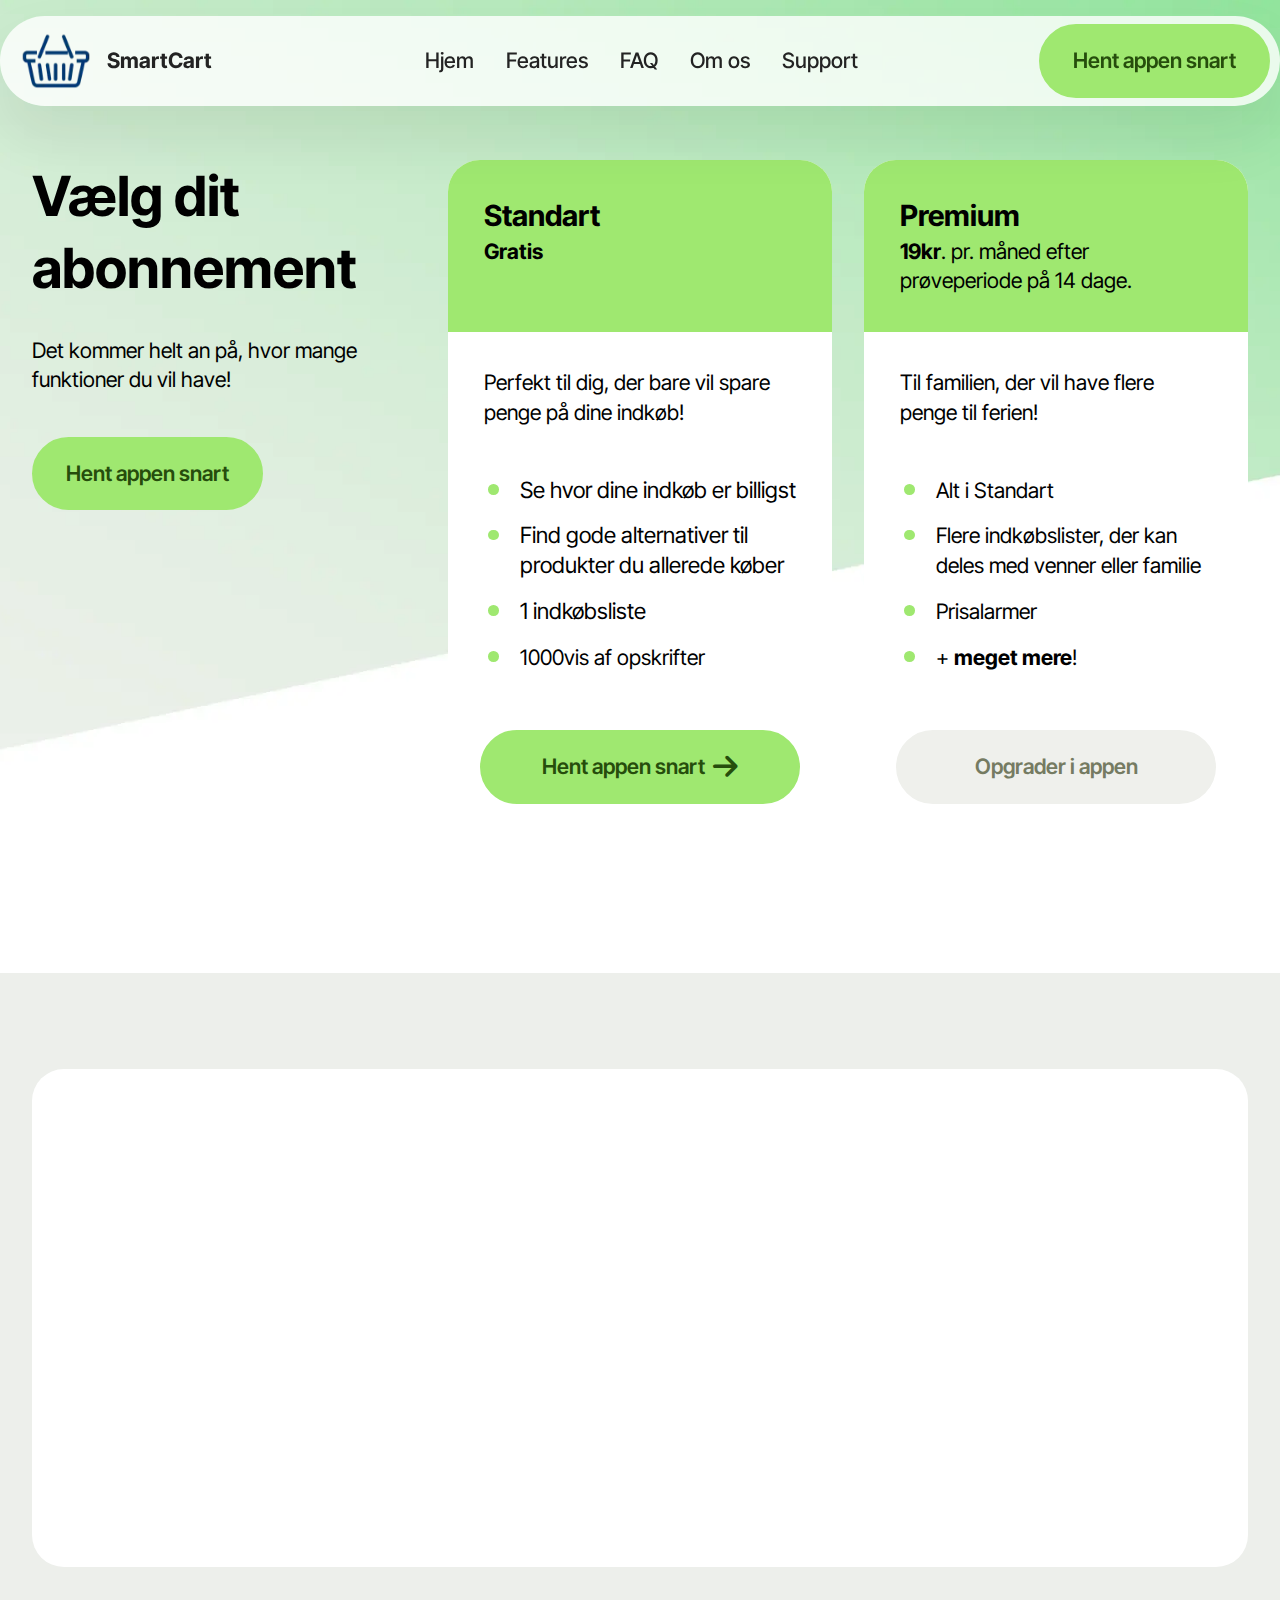
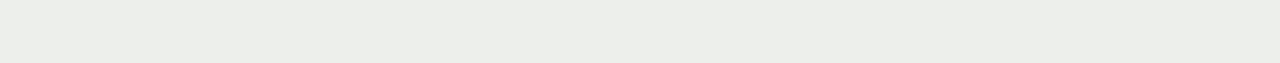
==== commit 245671cb: "Update 1.0.3" ====
--- a/abonnement.html
+++ b/abonnement.html
@@ -11,7 +11,8 @@
   
   
   <title>Abonnement</title>
-  <link rel="stylesheet" href="assets/web/assets/mobirise-icons2/mobirise2.css">
+  <link rel="stylesheet" href="assets/font-awesome-solid/../css/fontawesome.min.css">
+  <link rel="stylesheet" href="assets/font-awesome-solid/css/solid.min.css">
   <link rel="stylesheet" href="assets/bootstrap/css/bootstrap.min.css">
   <link rel="stylesheet" href="assets/bootstrap/css/bootstrap-grid.min.css">
   <link rel="stylesheet" href="assets/bootstrap/css/bootstrap-reboot.min.css">
@@ -21,7 +22,7 @@
   <link rel="stylesheet" href="assets/theme/css/style.css">
   <link rel="preload" href="https://fonts.googleapis.com/css?family=Inter+Tight:100,200,300,400,500,600,700,800,900,100i,200i,300i,400i,500i,600i,700i,800i,900i&display=swap" as="style" onload="this.onload=null;this.rel='stylesheet'">
   <noscript><link rel="stylesheet" href="https://fonts.googleapis.com/css?family=Inter+Tight:100,200,300,400,500,600,700,800,900,100i,200i,300i,400i,500i,600i,700i,800i,900i&display=swap"></noscript>
-  <link rel="preload" as="style" href="assets/mobirise/css/mbr-additional.css?v=EwHMKP"><link rel="stylesheet" href="assets/mobirise/css/mbr-additional.css?v=EwHMKP" type="text/css">
+  <link rel="preload" as="style" href="assets/smartcart/css/mbr-additional.css?v=nq3L7y"><link rel="stylesheet" href="assets/smartcart/css/mbr-additional.css?v=nq3L7y" type="text/css">
 
   
   
@@ -111,7 +112,7 @@
                 </ul>
               </div>
             </div>
-            <div class="mbr-section-btn item-footer"><a href="hent-appen.html" class="btn item-btn btn-primary display-7"><span class="mobi-mbri mobi-mbri-arrow-next mbr-iconfont mbr-iconfont-btn"></span>Hent appen snart</a></div>
+            <div class="mbr-section-btn item-footer"><a href="hent-appen.html" class="btn item-btn btn-primary display-7"><span class="fas fa-arrow-right mbr-iconfont mbr-iconfont-btn"></span>Hent appen snart</a></div>
           </div>
         </div>
         <div class="item features-without-image col-12 col-md-6 col-lg-6 item-mb">
--- a/assets/font-awesome-solid/css/solid.min.css
+++ b/assets/font-awesome-solid/css/solid.min.css
@@ -0,0 +1,6 @@
+/*!
+ * Font Awesome Free 6.4.2 by @fontawesome - https://fontawesome.com
+ * License - https://fontawesome.com/license/free (Icons: CC BY 4.0, Fonts: SIL OFL 1.1, Code: MIT License)
+ * Copyright 2023 Fonticons, Inc.
+ */
+:host,:root{--fa-style-family-classic:"Font Awesome 6 Free";--fa-font-solid:normal 900 1em/1 "Font Awesome 6 Free"}@font-face{font-family:"Font Awesome 6 Free";font-style:normal;font-weight:900;font-display:block;src:url(../fonts/fa-solid-900.woff2) format("woff2"),url(../fonts/fa-solid-900.ttf) format("truetype")}.fa-solid,.fas{font-weight:900}--- a/assets/smartcart/css/mbr-additional.css
+++ b/assets/smartcart/css/mbr-additional.css
@@ -0,0 +1,5647 @@
+.btn {
+  border-width: 2px;
+}
+img,
+.card-wrap,
+.card-wrapper,
+.video-wrapper,
+.mbr-figure iframe,
+.google-map iframe,
+.slide-content,
+.plan,
+.card,
+.item-wrapper {
+  border-radius: 2rem !important;
+}
+.video-wrapper {
+  overflow: hidden;
+}
+body {
+  font-family: Inter Tight;
+}
+.display-1 {
+  font-family: 'Inter Tight', sans-serif;
+  font-size: 5rem;
+  line-height: 1;
+}
+.display-1 > .mbr-iconfont {
+  font-size: 6.25rem;
+}
+.display-2 {
+  font-family: 'Inter Tight', sans-serif;
+  font-size: 4rem;
+  line-height: 1;
+}
+.display-2 > .mbr-iconfont {
+  font-size: 5rem;
+}
+.display-4 {
+  font-family: 'Inter Tight', sans-serif;
+  font-size: 1.4rem;
+  line-height: 1.5;
+}
+.display-4 > .mbr-iconfont {
+  font-size: 1.75rem;
+}
+.display-5 {
+  font-family: 'Inter Tight', sans-serif;
+  font-size: 2rem;
+  line-height: 1.5;
+}
+.display-5 > .mbr-iconfont {
+  font-size: 2.5rem;
+}
+.display-7 {
+  font-family: 'Inter Tight', sans-serif;
+  font-size: 1.4rem;
+  line-height: 1.3;
+}
+.display-7 > .mbr-iconfont {
+  font-size: 1.75rem;
+}
+/* ---- Fluid typography for mobile devices ---- */
+/* 1.4 - font scale ratio ( bootstrap == 1.42857 ) */
+/* 100vw - current viewport width */
+/* (48 - 20)  48 == 48rem == 768px, 20 == 20rem == 320px(minimal supported viewport) */
+/* 0.65 - min scale variable, may vary */
+@media (max-width: 992px) {
+  .display-1 {
+    font-size: 4rem;
+  }
+}
+@media (max-width: 768px) {
+  .display-1 {
+    font-size: 3.5rem;
+    font-size: calc( 2.4rem + (5 - 2.4) * ((100vw - 20rem) / (48 - 20)));
+    line-height: calc( 1.1 * (2.4rem + (5 - 2.4) * ((100vw - 20rem) / (48 - 20))));
+  }
+  .display-2 {
+    font-size: 3.2rem;
+    font-size: calc( 2.05rem + (4 - 2.05) * ((100vw - 20rem) / (48 - 20)));
+    line-height: calc( 1.3 * (2.05rem + (4 - 2.05) * ((100vw - 20rem) / (48 - 20))));
+  }
+  .display-4 {
+    font-size: 1.12rem;
+    font-size: calc( 1.14rem + (1.4 - 1.14) * ((100vw - 20rem) / (48 - 20)));
+    line-height: calc( 1.4 * (1.14rem + (1.4 - 1.14) * ((100vw - 20rem) / (48 - 20))));
+  }
+  .display-5 {
+    font-size: 1.6rem;
+    font-size: calc( 1.35rem + (2 - 1.35) * ((100vw - 20rem) / (48 - 20)));
+    line-height: calc( 1.4 * (1.35rem + (2 - 1.35) * ((100vw - 20rem) / (48 - 20))));
+  }
+  .display-7 {
+    font-size: 1.12rem;
+    font-size: calc( 1.14rem + (1.4 - 1.14) * ((100vw - 20rem) / (48 - 20)));
+    line-height: calc( 1.4 * (1.14rem + (1.4 - 1.14) * ((100vw - 20rem) / (48 - 20))));
+  }
+}
+@media (min-width: 992px) and (max-width: 1400px) {
+  .display-1 {
+    font-size: 3.5rem;
+    font-size: calc( 2.4rem + (5 - 2.4) * ((100vw - 62rem) / (87 - 62)));
+    line-height: calc( 1.1 * (2.4rem + (5 - 2.4) * ((100vw - 62rem) / (87 - 62))));
+  }
+  .display-2 {
+    font-size: 3.2rem;
+    font-size: calc( 2.05rem + (4 - 2.05) * ((100vw - 62rem) / (87 - 62)));
+    line-height: calc( 1.3 * (2.05rem + (4 - 2.05) * ((100vw - 62rem) / (87 - 62))));
+  }
+  .display-4 {
+    font-size: 1.12rem;
+    font-size: calc( 1.14rem + (1.4 - 1.14) * ((100vw - 62rem) / (87 - 62)));
+    line-height: calc( 1.4 * (1.14rem + (1.4 - 1.14) * ((100vw - 62rem) / (87 - 62))));
+  }
+  .display-5 {
+    font-size: 1.6rem;
+    font-size: calc( 1.35rem + (2 - 1.35) * ((100vw - 62rem) / (87 - 62)));
+    line-height: calc( 1.4 * (1.35rem + (2 - 1.35) * ((100vw - 62rem) / (87 - 62))));
+  }
+  .display-7 {
+    font-size: 1.12rem;
+    font-size: calc( 1.14rem + (1.4 - 1.14) * ((100vw - 62rem) / (87 - 62)));
+    line-height: calc( 1.4 * (1.14rem + (1.4 - 1.14) * ((100vw - 62rem) / (87 - 62))));
+  }
+}
+/* Buttons */
+.btn {
+  padding: 1.25rem 2rem;
+  border-radius: 4px;
+}
+@media (max-width: 767px) {
+  .btn {
+    padding: 0.75rem 1.5rem;
+  }
+}
+.btn-sm {
+  padding: 0.6rem 1.2rem;
+  border-radius: 4px;
+}
+.btn-md {
+  padding: 0.6rem 1.2rem;
+  border-radius: 4px;
+}
+.btn-lg {
+  padding: 1.25rem 2rem;
+  border-radius: 4px;
+}
+.bg-primary {
+  background-color: #9fe870 !important;
+}
+.bg-success {
+  background-color: #3a341c !important;
+}
+.bg-info {
+  background-color: #320707 !important;
+}
+.bg-warning {
+  background-color: #a0e2e1 !important;
+}
+.bg-danger {
+  background-color: #52bd00 !important;
+}
+.btn-primary,
+.btn-primary:active {
+  background-color: #9fe870 !important;
+  border-color: #9fe870 !important;
+  color: #264d0c !important;
+  box-shadow: none;
+}
+.btn-primary:hover,
+.btn-primary:focus,
+.btn-primary.focus,
+.btn-primary.active {
+  color: inherit;
+  background-color: #bcef9c !important;
+  border-color: #bcef9c !important;
+  box-shadow: none;
+}
+.btn-primary.disabled,
+.btn-primary:disabled {
+  color: #264d0c !important;
+  background-color: #bcef9c !important;
+  border-color: #bcef9c !important;
+}
+.btn-secondary,
+.btn-secondary:active {
+  background-color: #f92c50 !important;
+  border-color: #f92c50 !important;
+  color: #ffffff !important;
+  box-shadow: none;
+}
+.btn-secondary:hover,
+.btn-secondary:focus,
+.btn-secondary.focus,
+.btn-secondary.active {
+  color: inherit;
+  background-color: #fa5e79 !important;
+  border-color: #fa5e79 !important;
+  box-shadow: none;
+}
+.btn-secondary.disabled,
+.btn-secondary:disabled {
+  color: #ffffff !important;
+  background-color: #fa5e79 !important;
+  border-color: #fa5e79 !important;
+}
+.btn-info,
+.btn-info:active {
+  background-color: #320707 !important;
+  border-color: #320707 !important;
+  color: #ffffff !important;
+  box-shadow: none;
+}
+.btn-info:hover,
+.btn-info:focus,
+.btn-info.focus,
+.btn-info.active {
+  color: inherit;
+  background-color: #5f0d0d !important;
+  border-color: #5f0d0d !important;
+  box-shadow: none;
+}
+.btn-info.disabled,
+.btn-info:disabled {
+  color: #ffffff !important;
+  background-color: #5f0d0d !important;
+  border-color: #5f0d0d !important;
+}
+.btn-success,
+.btn-success:active {
+  background-color: #3a341c !important;
+  border-color: #3a341c !important;
+  color: #ffffff !important;
+  box-shadow: none;
+}
+.btn-success:hover,
+.btn-success:focus,
+.btn-success.focus,
+.btn-success.active {
+  color: inherit;
+  background-color: #5c532d !important;
+  border-color: #5c532d !important;
+  box-shadow: none;
+}
+.btn-success.disabled,
+.btn-success:disabled {
+  color: #ffffff !important;
+  background-color: #5c532d !important;
+  border-color: #5c532d !important;
+}
+.btn-warning,
+.btn-warning:active {
+  background-color: #a0e2e1 !important;
+  border-color: #a0e2e1 !important;
+  color: #1f6463 !important;
+  box-shadow: none;
+}
+.btn-warning:hover,
+.btn-warning:focus,
+.btn-warning.focus,
+.btn-warning.active {
+  color: inherit;
+  background-color: #c7eeed !important;
+  border-color: #c7eeed !important;
+  box-shadow: none;
+}
+.btn-warning.disabled,
+.btn-warning:disabled {
+  color: #1f6463 !important;
+  background-color: #c7eeed !important;
+  border-color: #c7eeed !important;
+}
+.btn-danger,
+.btn-danger:active {
+  background-color: #52bd00 !important;
+  border-color: #52bd00 !important;
+  color: #ffffff !important;
+  box-shadow: none;
+}
+.btn-danger:hover,
+.btn-danger:focus,
+.btn-danger.focus,
+.btn-danger.active {
+  color: inherit;
+  background-color: #68f000 !important;
+  border-color: #68f000 !important;
+  box-shadow: none;
+}
+.btn-danger.disabled,
+.btn-danger:disabled {
+  color: #ffffff !important;
+  background-color: #68f000 !important;
+  border-color: #68f000 !important;
+}
+.btn-white,
+.btn-white:active {
+  background-color: #eff0ec !important;
+  border-color: #eff0ec !important;
+  color: #757b62 !important;
+  box-shadow: none;
+}
+.btn-white:hover,
+.btn-white:focus,
+.btn-white.focus,
+.btn-white.active {
+  color: inherit;
+  background-color: #ffffff !important;
+  border-color: #ffffff !important;
+  box-shadow: none;
+}
+.btn-white.disabled,
+.btn-white:disabled {
+  color: #757b62 !important;
+  background-color: #ffffff !important;
+  border-color: #ffffff !important;
+}
+.btn-black,
+.btn-black:active {
+  background-color: #232323 !important;
+  border-color: #232323 !important;
+  color: #ffffff !important;
+  box-shadow: none;
+}
+.btn-black:hover,
+.btn-black:focus,
+.btn-black.focus,
+.btn-black.active {
+  color: inherit;
+  background-color: #3d3d3d !important;
+  border-color: #3d3d3d !important;
+  box-shadow: none;
+}
+.btn-black.disabled,
+.btn-black:disabled {
+  color: #ffffff !important;
+  background-color: #3d3d3d !important;
+  border-color: #3d3d3d !important;
+}
+.btn-primary-outline,
+.btn-primary-outline:active {
+  background-color: transparent !important;
+  border-color: #9fe870;
+  color: #9fe870;
+}
+.btn-primary-outline:hover,
+.btn-primary-outline:focus,
+.btn-primary-outline.focus,
+.btn-primary-outline.active {
+  color: #6ddc25 !important;
+  background-color: transparent !important;
+  border-color: #6ddc25 !important;
+  box-shadow: none !important;
+}
+.btn-primary-outline.disabled,
+.btn-primary-outline:disabled {
+  color: #264d0c !important;
+  background-color: #9fe870 !important;
+  border-color: #9fe870 !important;
+}
+.btn-secondary-outline,
+.btn-secondary-outline:active {
+  background-color: transparent !important;
+  border-color: #f92c50;
+  color: #f92c50;
+}
+.btn-secondary-outline:hover,
+.btn-secondary-outline:focus,
+.btn-secondary-outline.focus,
+.btn-secondary-outline.active {
+  color: #c90628 !important;
+  background-color: transparent !important;
+  border-color: #c90628 !important;
+  box-shadow: none !important;
+}
+.btn-secondary-outline.disabled,
+.btn-secondary-outline:disabled {
+  color: #ffffff !important;
+  background-color: #f92c50 !important;
+  border-color: #f92c50 !important;
+}
+.btn-info-outline,
+.btn-info-outline:active {
+  background-color: transparent !important;
+  border-color: #320707;
+  color: #320707;
+}
+.btn-info-outline:hover,
+.btn-info-outline:focus,
+.btn-info-outline.focus,
+.btn-info-outline.active {
+  color: #000000 !important;
+  background-color: transparent !important;
+  border-color: #000000 !important;
+  box-shadow: none !important;
+}
+.btn-info-outline.disabled,
+.btn-info-outline:disabled {
+  color: #ffffff !important;
+  background-color: #320707 !important;
+  border-color: #320707 !important;
+}
+.btn-success-outline,
+.btn-success-outline:active {
+  background-color: transparent !important;
+  border-color: #3a341c;
+  color: #3a341c;
+}
+.btn-success-outline:hover,
+.btn-success-outline:focus,
+.btn-success-outline.focus,
+.btn-success-outline.active {
+  color: #000000 !important;
+  background-color: transparent !important;
+  border-color: #000000 !important;
+  box-shadow: none !important;
+}
+.btn-success-outline.disabled,
+.btn-success-outline:disabled {
+  color: #ffffff !important;
+  background-color: #3a341c !important;
+  border-color: #3a341c !important;
+}
+.btn-warning-outline,
+.btn-warning-outline:active {
+  background-color: transparent !important;
+  border-color: #a0e2e1;
+  color: #a0e2e1;
+}
+.btn-warning-outline:hover,
+.btn-warning-outline:focus,
+.btn-warning-outline.focus,
+.btn-warning-outline.active {
+  color: #5ececc !important;
+  background-color: transparent !important;
+  border-color: #5ececc !important;
+  box-shadow: none !important;
+}
+.btn-warning-outline.disabled,
+.btn-warning-outline:disabled {
+  color: #1f6463 !important;
+  background-color: #a0e2e1 !important;
+  border-color: #a0e2e1 !important;
+}
+.btn-danger-outline,
+.btn-danger-outline:active {
+  background-color: transparent !important;
+  border-color: #52bd00;
+  color: #52bd00;
+}
+.btn-danger-outline:hover,
+.btn-danger-outline:focus,
+.btn-danger-outline.focus,
+.btn-danger-outline.active {
+  color: #2c6600 !important;
+  background-color: transparent !important;
+  border-color: #2c6600 !important;
+  box-shadow: none !important;
+}
+.btn-danger-outline.disabled,
+.btn-danger-outline:disabled {
+  color: #ffffff !important;
+  background-color: #52bd00 !important;
+  border-color: #52bd00 !important;
+}
+.btn-black-outline,
+.btn-black-outline:active {
+  background-color: transparent !important;
+  border-color: #232323;
+  color: #232323;
+}
+.btn-black-outline:hover,
+.btn-black-outline:focus,
+.btn-black-outline.focus,
+.btn-black-outline.active {
+  color: #000000 !important;
+  background-color: transparent !important;
+  border-color: #000000 !important;
+  box-shadow: none !important;
+}
+.btn-black-outline.disabled,
+.btn-black-outline:disabled {
+  color: #ffffff !important;
+  background-color: #232323 !important;
+  border-color: #232323 !important;
+}
+.btn-white-outline,
+.btn-white-outline:active {
+  background-color: transparent !important;
+  border-color: #fafafa;
+  color: #fafafa;
+}
+.btn-white-outline:hover,
+.btn-white-outline:focus,
+.btn-white-outline.focus,
+.btn-white-outline.active {
+  color: #cfcfcf !important;
+  background-color: transparent !important;
+  border-color: #cfcfcf !important;
+  box-shadow: none !important;
+}
+.btn-white-outline.disabled,
+.btn-white-outline:disabled {
+  color: #7a7a7a !important;
+  background-color: #fafafa !important;
+  border-color: #fafafa !important;
+}
+.text-primary {
+  color: #9fe870 !important;
+}
+.text-secondary {
+  color: #f92c50 !important;
+}
+.text-success {
+  color: #3a341c !important;
+}
+.text-info {
+  color: #320707 !important;
+}
+.text-warning {
+  color: #a0e2e1 !important;
+}
+.text-danger {
+  color: #52bd00 !important;
+}
+.text-white {
+  color: #fafafa !important;
+}
+.text-black {
+  color: #232323 !important;
+}
+a.text-primary:hover,
+a.text-primary:focus,
+a.text-primary.active {
+  color: #66d022 !important;
+}
+a.text-secondary:hover,
+a.text-secondary:focus,
+a.text-secondary.active {
+  color: #ba0525 !important;
+}
+a.text-success:hover,
+a.text-success:focus,
+a.text-success.active {
+  color: #000000 !important;
+}
+a.text-info:hover,
+a.text-info:focus,
+a.text-info.active {
+  color: #000000 !important;
+}
+a.text-warning:hover,
+a.text-warning:focus,
+a.text-warning.active {
+  color: #52cac8 !important;
+}
+a.text-danger:hover,
+a.text-danger:focus,
+a.text-danger.active {
+  color: #265700 !important;
+}
+a.text-white:hover,
+a.text-white:focus,
+a.text-white.active {
+  color: #c7c7c7 !important;
+}
+a.text-black:hover,
+a.text-black:focus,
+a.text-black.active {
+  color: #000000 !important;
+}
+a[class*="text-"]:not(.nav-link):not(.dropdown-item):not([role]):not(.navbar-caption) {
+  position: relative;
+  background-image: transparent;
+  background-size: 10000px 2px;
+  background-repeat: no-repeat;
+  background-position: 0px 1.2em;
+  background-position: -10000px 1.2em;
+}
+a[class*="text-"]:not(.nav-link):not(.dropdown-item):not([role]):not(.navbar-caption):hover {
+  transition: background-position 2s ease-in-out;
+  background-image: linear-gradient(currentColor 50%, currentColor 50%);
+  background-position: 0px 1.2em;
+}
+.nav-tabs .nav-link.active {
+  color: #9fe870;
+}
+.nav-tabs .nav-link:not(.active) {
+  color: #232323;
+}
+.alert-success {
+  background-color: #70c770;
+}
+.alert-info {
+  background-color: #320707;
+}
+.alert-warning {
+  background-color: #a0e2e1;
+}
+.alert-danger {
+  background-color: #52bd00;
+}
+.mbr-section-btn .btn:not(.btn-form) {
+  border-radius: 100px;
+}
+.mbr-gallery-filter li a {
+  border-radius: 100px !important;
+}
+.mbr-gallery-filter li.active .btn {
+  background-color: #9fe870;
+  border-color: #9fe870;
+  color: #306310;
+}
+.mbr-gallery-filter li.active .btn:focus {
+  box-shadow: none;
+}
+.nav-tabs .nav-link {
+  border-radius: 100px !important;
+}
+a,
+a:hover {
+  color: #9fe870;
+}
+.mbr-plan-header.bg-primary .mbr-plan-subtitle,
+.mbr-plan-header.bg-primary .mbr-plan-price-desc {
+  color: #ffffff;
+}
+.mbr-plan-header.bg-success .mbr-plan-subtitle,
+.mbr-plan-header.bg-success .mbr-plan-price-desc {
+  color: #c0b27c;
+}
+.mbr-plan-header.bg-info .mbr-plan-subtitle,
+.mbr-plan-header.bg-info .mbr-plan-price-desc {
+  color: #f3abab;
+}
+.mbr-plan-header.bg-warning .mbr-plan-subtitle,
+.mbr-plan-header.bg-warning .mbr-plan-price-desc {
+  color: #ffffff;
+}
+.mbr-plan-header.bg-danger .mbr-plan-subtitle,
+.mbr-plan-header.bg-danger .mbr-plan-price-desc {
+  color: #91ff3e;
+}
+/* Scroll to top button*/
+#scrollToTop a {
+  border-radius: 100px;
+}
+.form-control {
+  font-family: 'Inter Tight', sans-serif;
+  font-size: 1.4rem;
+  line-height: 1.3;
+  font-weight: 400;
+  border-radius: 40px !important;
+}
+.form-control > .mbr-iconfont {
+  font-size: 1.75rem;
+}
+.form-control:hover,
+.form-control:focus {
+  box-shadow: rgba(0, 0, 0, 0.07) 0px 1px 1px 0px, rgba(0, 0, 0, 0.07) 0px 1px 3px 0px, rgba(0, 0, 0, 0.03) 0px 0px 0px 1px;
+  border-color: #9fe870 !important;
+}
+.form-control:-webkit-input-placeholder {
+  font-family: 'Inter Tight', sans-serif;
+  font-size: 1.4rem;
+  line-height: 1.3;
+  font-weight: 400;
+}
+.form-control:-webkit-input-placeholder > .mbr-iconfont {
+  font-size: 1.75rem;
+}
+blockquote {
+  border-color: #9fe870;
+}
+/* Forms */
+.mbr-form .input-group-btn .btn {
+  border-radius: 100px !important;
+}
+.mbr-form .input-group-btn .btn:hover {
+  box-shadow: 0 10px 40px 0 rgba(0, 0, 0, 0.2);
+}
+.mbr-form .input-group-btn button[type="submit"] {
+  border-radius: 100px !important;
+  padding: 1rem 3rem;
+}
+.mbr-form .input-group-btn button[type="submit"]:hover {
+  box-shadow: 0 10px 40px 0 rgba(0, 0, 0, 0.2);
+}
+.jq-selectbox li:hover,
+.jq-selectbox li.selected {
+  background-color: #9fe870;
+  color: #000000;
+}
+.jq-number__spin {
+  transition: 0.25s ease;
+}
+.jq-number__spin:hover {
+  border-color: #9fe870;
+}
+.jq-selectbox .jq-selectbox__trigger-arrow,
+.jq-number__spin.minus:after,
+.jq-number__spin.plus:after {
+  transition: 0.4s;
+  border-top-color: #232323;
+  border-bottom-color: #232323;
+}
+.jq-selectbox:hover .jq-selectbox__trigger-arrow,
+.jq-number__spin.minus:hover:after,
+.jq-number__spin.plus:hover:after {
+  border-top-color: #9fe870;
+  border-bottom-color: #9fe870;
+}
+.xdsoft_datetimepicker .xdsoft_calendar td.xdsoft_default,
+.xdsoft_datetimepicker .xdsoft_calendar td.xdsoft_current,
+.xdsoft_datetimepicker .xdsoft_timepicker .xdsoft_time_box > div > div.xdsoft_current {
+  color: #000000 !important;
+  background-color: #9fe870 !important;
+  box-shadow: none !important;
+}
+.xdsoft_datetimepicker .xdsoft_calendar td:hover,
+.xdsoft_datetimepicker .xdsoft_timepicker .xdsoft_time_box > div > div:hover {
+  color: #ffffff !important;
+  background: #f92c50 !important;
+  box-shadow: none !important;
+}
+.lazy-bg {
+  background-image: none !important;
+}
+.lazy-placeholder:not(section),
+.lazy-none {
+  display: block;
+  position: relative;
+  padding-bottom: 56.25%;
+  width: 100%;
+  height: auto;
+}
+iframe.lazy-placeholder,
+.lazy-placeholder:after {
+  content: '';
+  position: absolute;
+  width: 200px;
+  height: 200px;
+  background: transparent no-repeat center;
+  background-size: contain;
+  top: 50%;
+  left: 50%;
+  transform: translateX(-50%) translateY(-50%);
+  background-image: url("data:image/svg+xml;charset=UTF-8,%3csvg width='32' height='32' viewBox='0 0 64 64' xmlns='http://www.w3.org/2000/svg' stroke='%239fe870' %3e%3cg fill='none' fill-rule='evenodd'%3e%3cg transform='translate(16 16)' stroke-width='2'%3e%3ccircle stroke-opacity='.5' cx='16' cy='16' r='16'/%3e%3cpath d='M32 16c0-9.94-8.06-16-16-16'%3e%3canimateTransform attributeName='transform' type='rotate' from='0 16 16' to='360 16 16' dur='1s' repeatCount='indefinite'/%3e%3c/path%3e%3c/g%3e%3c/g%3e%3c/svg%3e");
+}
+section.lazy-placeholder:after {
+  opacity: 0.5;
+}
+body {
+  overflow-x: hidden;
+}
+a {
+  transition: color 0.6s;
+}
+@media (max-width: 1400px) {
+  .container {
+    max-width: 100%;
+  }
+}
+@media (max-width: 1400px) and (min-width: 768px) {
+  .container {
+    padding-left: 32px;
+    padding-right: 32px;
+  }
+}
+@media (max-width: 1400px) and (min-width: 768px) {
+  .container-fluid {
+    padding-left: 32px;
+    padding-right: 32px;
+  }
+}
+@media (max-width: 767px) {
+  .container-fluid {
+    padding-left: 16px;
+    padding-right: 16px;
+  }
+}
+.cid-uetl8jZ2Hs {
+  z-index: 1000;
+  width: 100%;
+  position: relative;
+}
+.cid-uetl8jZ2Hs .dropdown-item:before {
+  font-family: Moririse2 !important;
+  content: "\e966";
+  display: inline-block;
+  width: 0;
+  position: absolute;
+  left: 1rem;
+  top: 0.5rem;
+  margin-right: 0.5rem;
+  line-height: 1;
+  font-size: inherit;
+  vertical-align: middle;
+  text-align: center;
+  overflow: hidden;
+  transform: scale(0, 1);
+  transition: all 0.25s ease-in-out;
+}
+@media (max-width: 767px) {
+  .cid-uetl8jZ2Hs .navbar-toggler {
+    transform: scale(0.8);
+  }
+}
+.cid-uetl8jZ2Hs .navbar-brand {
+  flex-shrink: 0;
+  align-items: center;
+  margin-right: 0;
+  padding: 10px 0;
+  transition: all 0.3s;
+  word-break: break-word;
+  z-index: 1;
+}
+.cid-uetl8jZ2Hs .navbar-brand img {
+  max-width: 100%;
+  max-height: 100%;
+}
+.cid-uetl8jZ2Hs .navbar-brand .navbar-caption {
+  line-height: inherit !important;
+}
+.cid-uetl8jZ2Hs .navbar-brand .navbar-logo a {
+  outline: none;
+}
+.cid-uetl8jZ2Hs .navbar-nav {
+  margin: auto;
+  margin-left: 0;
+  margin-left: auto;
+}
+.cid-uetl8jZ2Hs .navbar-nav .nav-item {
+  padding: 0 !important;
+  transition: 0.3s all !important;
+}
+.cid-uetl8jZ2Hs .navbar-nav .nav-item .nav-link {
+  padding: 16px !important;
+  margin: 0 !important;
+  border-radius: 1rem !important;
+  transition: 0.3s all !important;
+}
+.cid-uetl8jZ2Hs .navbar-nav .nav-item .nav-link:hover {
+  background-color: rgba(27, 31, 10, 0.06);
+}
+.cid-uetl8jZ2Hs .navbar-nav .open .nav-link::after {
+  transform: rotate(180deg);
+}
+@media (min-width: 992px) {
+  .cid-uetl8jZ2Hs .navbar-nav .open .nav-link::before {
+    content: "";
+    width: 100%;
+    height: 20px;
+    top: 100%;
+    background: transparent;
+    position: absolute;
+  }
+}
+.cid-uetl8jZ2Hs .navbar-nav .dropdown-item {
+  padding: 12px !important;
+  border-radius: 0.5rem !important;
+  margin: 0 8px !important;
+  transition: 0.3s all !important;
+}
+.cid-uetl8jZ2Hs .navbar-nav .dropdown-item:hover {
+  background-color: rgba(27, 31, 10, 0.06);
+}
+@media (min-width: 992px) {
+  .cid-uetl8jZ2Hs .navbar-nav {
+    padding-left: 1.5rem;
+  }
+}
+.cid-uetl8jZ2Hs .nav-link {
+  width: fit-content;
+  position: relative;
+}
+.cid-uetl8jZ2Hs .navbar-logo {
+  margin: 0 !important;
+}
+@media (max-width: 767px) {
+  .cid-uetl8jZ2Hs .navbar-logo {
+    padding-left: 0;
+  }
+}
+.cid-uetl8jZ2Hs .navbar-caption {
+  padding-left: 1rem;
+  padding-right: 0.5rem;
+}
+@media (max-width: 767px) {
+  .cid-uetl8jZ2Hs .nav-dropdown {
+    padding-bottom: 0.5rem;
+  }
+}
+.cid-uetl8jZ2Hs .nav-dropdown .link.dropdown-toggle::after {
+  margin-left: 0.5rem;
+  margin-top: 0.2rem;
+  transition: 0.3s all;
+}
+.cid-uetl8jZ2Hs .container {
+  display: flex;
+  height: 90px;
+  padding: 0.5rem 0.6rem 0.5rem 1rem;
+  flex-wrap: nowrap;
+  background: rgba(255, 255, 255, 0.8) !important;
+  left: 0;
+  right: 0;
+  -webkit-box-pack: justify;
+  -ms-flex-pack: justify;
+  justify-content: flex-end;
+  -webkit-box-align: center;
+  -webkit-align-items: center;
+  -ms-flex-align: center;
+  align-items: center;
+  border-radius: 100vw;
+  margin-top: 1rem;
+  background-color: #ffffff;
+  box-shadow: 0 30px 60px 0 rgba(27, 31, 10, 0.08);
+}
+@media (max-width: 992px) {
+  .cid-uetl8jZ2Hs .container {
+    padding-right: 2rem;
+  }
+}
+@media (max-width: 767px) {
+  .cid-uetl8jZ2Hs .container {
+    width: 95%;
+    height: 56px !important;
+    padding: 0.5rem;
+    margin-top: 0rem;
+  }
+}
+.cid-uetl8jZ2Hs .iconfont-wrapper {
+  font-size: 1.5rem;
+  padding-right: 0.5rem;
+}
+.cid-uetl8jZ2Hs .dropdown-menu {
+  flex-wrap: wrap;
+  flex-direction: column;
+  max-width: 100%;
+  padding: 12px 4px !important;
+  border-radius: 1.5rem;
+  transition: 0.3s all !important;
+  min-width: auto;
+  background: #ffffff;
+  background: rgba(255, 255, 255, 0.8) !important;
+}
+.cid-uetl8jZ2Hs .nav-item:focus,
+.cid-uetl8jZ2Hs .nav-link:focus {
+  outline: none;
+}
+.cid-uetl8jZ2Hs .dropdown .dropdown-menu .dropdown-item {
+  width: auto;
+  transition: all 0.25s ease-in-out;
+}
+.cid-uetl8jZ2Hs .dropdown .dropdown-menu .dropdown-item::after {
+  right: 0.5rem;
+}
+.cid-uetl8jZ2Hs .dropdown .dropdown-menu .dropdown-item .mbr-iconfont {
+  margin-right: 0.5rem;
+  vertical-align: sub;
+}
+.cid-uetl8jZ2Hs .dropdown .dropdown-menu .dropdown-item .mbr-iconfont:before {
+  display: inline-block;
+  transform: scale(1, 1);
+  transition: all 0.25s ease-in-out;
+}
+.cid-uetl8jZ2Hs .collapsed .dropdown-menu .dropdown-item:before {
+  display: none;
+}
+.cid-uetl8jZ2Hs .collapsed .dropdown .dropdown-menu .dropdown-item {
+  padding: 0.235em 1.5em 0.235em 1.5em !important;
+  transition: none;
+  margin: 0 !important;
+}
+.cid-uetl8jZ2Hs .navbar {
+  min-height: 90px;
+  transition: all 0.3s;
+  border-bottom: 1px solid transparent;
+  background: transparent !important;
+  padding: 0 !important;
+  border: none !important;
+  box-shadow: none !important;
+  border-radius: 0 !important;
+}
+.cid-uetl8jZ2Hs .navbar.opened {
+  transition: all 0.3s;
+}
+.cid-uetl8jZ2Hs .navbar .dropdown-item {
+  padding: 0.5rem 1.8rem;
+}
+.cid-uetl8jZ2Hs .navbar .navbar-logo img {
+  width: auto;
+}
+.cid-uetl8jZ2Hs .navbar .navbar-collapse {
+  z-index: 1;
+  justify-content: flex-end;
+}
+.cid-uetl8jZ2Hs .navbar.collapsed {
+  justify-content: center;
+}
+.cid-uetl8jZ2Hs .navbar.collapsed .nav-item .nav-link::before {
+  display: none;
+}
+.cid-uetl8jZ2Hs .navbar.collapsed.opened .dropdown-menu {
+  top: 0;
+}
+@media (min-width: 992px) {
+  .cid-uetl8jZ2Hs .navbar.collapsed.opened:not(.navbar-short) .navbar-collapse {
+    max-height: calc(98.5vh - 4.4rem);
+  }
+}
+.cid-uetl8jZ2Hs .navbar.collapsed .dropdown-menu .dropdown-submenu {
+  left: 0 !important;
+}
+.cid-uetl8jZ2Hs .navbar.collapsed .dropdown-menu .dropdown-item:after {
+  right: auto;
+}
+.cid-uetl8jZ2Hs .navbar.collapsed .dropdown-menu .dropdown-toggle[data-toggle="dropdown-submenu"]:after {
+  margin-left: 0.5rem;
+  margin-top: 0.2rem;
+  border-top: 0.35em solid;
+  border-right: 0.35em solid transparent;
+  border-left: 0.35em solid transparent;
+  border-bottom: 0;
+  top: 41%;
+}
+.cid-uetl8jZ2Hs .navbar.collapsed ul.navbar-nav li {
+  margin: auto;
+}
+.cid-uetl8jZ2Hs .navbar.collapsed .dropdown-menu .dropdown-item {
+  padding: 0.25rem 1.5rem;
+  text-align: center;
+}
+.cid-uetl8jZ2Hs .navbar.collapsed .icons-menu {
+  padding-left: 0;
+  padding-right: 0;
+  padding-top: 0.5rem;
+  padding-bottom: 0.5rem;
+}
+@media (max-width: 767px) {
+  .cid-uetl8jZ2Hs .navbar {
+    min-height: 72px;
+  }
+  .cid-uetl8jZ2Hs .navbar .navbar-logo img {
+    height: 2.5rem !important;
+  }
+}
+@media (max-width: 991px) {
+  .cid-uetl8jZ2Hs .navbar .nav-item .nav-link::before {
+    display: none;
+  }
+  .cid-uetl8jZ2Hs .navbar.opened .dropdown-menu {
+    top: 0;
+  }
+  .cid-uetl8jZ2Hs .navbar .dropdown-menu .dropdown-submenu {
+    left: 0 !important;
+  }
+  .cid-uetl8jZ2Hs .navbar .dropdown-menu .dropdown-item:after {
+    right: auto;
+  }
+  .cid-uetl8jZ2Hs .navbar .dropdown-menu .dropdown-toggle[data-toggle="dropdown-submenu"]:after {
+    margin-left: 0.5rem;
+    margin-top: 0.2rem;
+    border-top: 0.35em solid;
+    border-right: 0.35em solid transparent;
+    border-left: 0.35em solid transparent;
+    border-bottom: 0;
+    top: 40%;
+  }
+  .cid-uetl8jZ2Hs .navbar .dropdown-menu .dropdown-item {
+    padding: 0.25rem 1.5rem !important;
+    text-align: center;
+  }
+  .cid-uetl8jZ2Hs .navbar .navbar-brand {
+    flex-shrink: initial;
+    flex-basis: auto;
+    word-break: break-word;
+    padding-right: 10px;
+  }
+  .cid-uetl8jZ2Hs .navbar .navbar-toggler {
+    flex-basis: auto;
+  }
+  .cid-uetl8jZ2Hs .navbar .icons-menu {
+    padding-left: 0;
+    padding-top: 0.5rem;
+    padding-bottom: 0.5rem;
+  }
+}
+.cid-uetl8jZ2Hs .navbar.navbar-short .navbar-logo img {
+  height: 2rem;
+}
+.cid-uetl8jZ2Hs .dropdown-item.active,
+.cid-uetl8jZ2Hs .dropdown-item:active {
+  background-color: transparent;
+}
+.cid-uetl8jZ2Hs .navbar-expand-lg .navbar-nav .nav-link {
+  padding: 0;
+}
+.cid-uetl8jZ2Hs .nav-dropdown .link.dropdown-toggle {
+  margin-right: 1.667em;
+}
+.cid-uetl8jZ2Hs .nav-dropdown .link.dropdown-toggle[aria-expanded="true"] {
+  margin-right: 0;
+  padding: 0.667em 1.667em;
+}
+.cid-uetl8jZ2Hs .navbar.navbar-expand-lg .dropdown .dropdown-menu {
+  background: #ffffff;
+}
+.cid-uetl8jZ2Hs .navbar.navbar-expand-lg .dropdown .dropdown-menu .dropdown-submenu {
+  margin: 0;
+  left: 105%;
+  transform: none;
+  top: -12px;
+}
+.cid-uetl8jZ2Hs .navbar .dropdown.open > .dropdown-menu {
+  display: flex;
+}
+.cid-uetl8jZ2Hs ul.navbar-nav {
+  flex-wrap: wrap;
+}
+.cid-uetl8jZ2Hs .navbar-buttons {
+  text-align: center;
+  min-width: 140px;
+}
+@media (max-width: 992px) {
+  .cid-uetl8jZ2Hs .navbar-buttons {
+    text-align: left;
+  }
+}
+.cid-uetl8jZ2Hs button.navbar-toggler {
+  outline: none;
+  width: 31px;
+  height: 20px;
+  cursor: pointer;
+  transition: all 0.2s;
+  position: relative;
+  align-self: center;
+}
+.cid-uetl8jZ2Hs button.navbar-toggler .hamburger span {
+  position: absolute;
+  right: 0;
+  width: 30px;
+  height: 2px;
+  border-right: 5px;
+  background-color: #000000;
+}
+.cid-uetl8jZ2Hs button.navbar-toggler .hamburger span:nth-child(1) {
+  top: 0;
+  transition: all 0.2s;
+}
+.cid-uetl8jZ2Hs button.navbar-toggler .hamburger span:nth-child(2) {
+  top: 8px;
+  transition: all 0.15s;
+}
+.cid-uetl8jZ2Hs button.navbar-toggler .hamburger span:nth-child(3) {
+  top: 8px;
+  transition: all 0.15s;
+}
+.cid-uetl8jZ2Hs button.navbar-toggler .hamburger span:nth-child(4) {
+  top: 16px;
+  transition: all 0.2s;
+}
+.cid-uetl8jZ2Hs nav.opened .hamburger span:nth-child(1) {
+  top: 8px;
+  width: 0;
+  opacity: 0;
+  right: 50%;
+  transition: all 0.2s;
+}
+.cid-uetl8jZ2Hs nav.opened .hamburger span:nth-child(2) {
+  transform: rotate(45deg);
+  transition: all 0.25s;
+}
+.cid-uetl8jZ2Hs nav.opened .hamburger span:nth-child(3) {
+  transform: rotate(-45deg);
+  transition: all 0.25s;
+}
+.cid-uetl8jZ2Hs nav.opened .hamburger span:nth-child(4) {
+  top: 8px;
+  width: 0;
+  opacity: 0;
+  right: 50%;
+  transition: all 0.2s;
+}
+.cid-uetl8jZ2Hs .navbar-dropdown {
+  padding: 0 1rem;
+}
+.cid-uetl8jZ2Hs a.nav-link {
+  display: flex;
+  align-items: center;
+  justify-content: center;
+}
+.cid-uetl8jZ2Hs .icons-menu {
+  flex-wrap: nowrap;
+  display: flex;
+  justify-content: center;
+  padding-left: 1rem;
+  padding-right: 1rem;
+  padding-top: 0.3rem;
+  text-align: center;
+}
+@media (max-width: 992px) {
+  .cid-uetl8jZ2Hs .icons-menu {
+    justify-content: flex-start;
+    margin-bottom: 0.5rem;
+  }
+}
+@media screen and (-ms-high-contrast: active), (-ms-high-contrast: none) {
+  .cid-uetl8jZ2Hs .navbar {
+    height: 70px;
+  }
+  .cid-uetl8jZ2Hs .navbar.opened {
+    height: auto;
+  }
+  .cid-uetl8jZ2Hs .nav-item .nav-link:hover::before {
+    width: 175%;
+    max-width: calc(100% + 2rem);
+    left: -1rem;
+  }
+}
+.cid-uetl8jZ2Hs .navbar .dropdown > .dropdown-menu {
+  display: none;
+  width: max-content;
+  max-width: 500px !important;
+  transform: translateX(-50%);
+  top: calc(100% + 20px);
+  left: 50%;
+}
+.cid-uetl8jZ2Hs .navbar .dropdown > .dropdown-menu .dropdown-item {
+  line-height: 1 !important;
+}
+.cid-uetl8jZ2Hs .navbar .dropdown > .dropdown-menu .dropdown .dropdown-item {
+  align-items: center;
+  display: flex;
+  height: max-content !important;
+  min-height: max-content !important;
+}
+.cid-uetl8jZ2Hs .navbar .dropdown > .dropdown-menu .dropdown .dropdown-item::after {
+  display: inline-block;
+  position: static;
+  margin-left: 0.5rem;
+  margin-top: 0;
+  margin-right: 0;
+  margin-bottom: 0;
+  transition: 0.3s all;
+  transform: rotate(-90deg);
+}
+.cid-uetl8jZ2Hs .navbar .dropdown > .dropdown-menu .dropdown.open .dropdown-item::after {
+  transform: rotate(0deg);
+}
+.cid-uetl8jZ2Hs .mbr-section-btn {
+  margin: -0.6rem -0.6rem;
+}
+.cid-uetl8jZ2Hs .navbar-toggler {
+  margin-left: 12px;
+  margin-right: 8px;
+  order: 1000;
+}
+@media (max-width: 991px) {
+  .cid-uetl8jZ2Hs .navbar-brand {
+    margin-right: auto;
+  }
+  .cid-uetl8jZ2Hs .navbar-collapse {
+    z-index: -1 !important;
+    position: absolute;
+    top: 110%;
+    left: 0;
+    width: 100%;
+    padding: 1rem;
+    border-radius: 1.5rem;
+    background: #ffffff;
+    opacity: 1;
+    border-color: rgba(255, 255, 255, 0.8) !important;
+    background: rgba(255, 255, 255, 0.8) !important;
+    backdrop-filter: blur(8px);
+  }
+  .cid-uetl8jZ2Hs .navbar-nav .nav-item .nav-link::after {
+    margin-left: 10px;
+  }
+  .cid-uetl8jZ2Hs .navbar-nav .dropdown-item:hover {
+    background-color: rgba(27, 31, 10, 0.06);
+  }
+  .cid-uetl8jZ2Hs .navbar .dropdown > .dropdown-menu {
+    max-width: 100% !important;
+    transform: translateX(0);
+    top: 10px;
+    left: 0;
+    padding: 8px !important;
+    border-radius: 1rem;
+    background-color: rgba(27, 31, 10, 0.04) !important;
+  }
+  .cid-uetl8jZ2Hs .navbar .dropdown > .dropdown-menu .dropdown-item {
+    padding: 8px !important;
+    line-height: 1 !important;
+    margin-bottom: 4px !important;
+  }
+  .cid-uetl8jZ2Hs .navbar .dropdown > .dropdown-menu .dropdown .dropdown-item {
+    align-items: center;
+    display: flex;
+    height: max-content !important;
+    min-height: max-content !important;
+  }
+  .cid-uetl8jZ2Hs .navbar .dropdown > .dropdown-menu .dropdown .dropdown-item::after {
+    display: inline-block;
+    position: static;
+    margin-left: 0.5rem;
+    margin-top: 0;
+    margin-right: 0;
+    margin-bottom: 0;
+    transition: 0.3s all;
+    transform: rotate(0deg);
+  }
+  .cid-uetl8jZ2Hs .navbar .dropdown > .dropdown-menu .dropdown.open .dropdown-item::after {
+    transform: rotate(180deg);
+  }
+  .cid-uetl8jZ2Hs .navbar .dropdown > .dropdown-menu .dropdown-submenu {
+    position: static;
+    width: 100%;
+    max-width: 100% !important;
+    transform: translateX(0) !important;
+    top: 0;
+    left: 0;
+    padding: 8px !important;
+    border-radius: 1rem;
+    background-color: rgba(27, 31, 10, 0.04) !important;
+  }
+  .cid-uetl8jZ2Hs .navbar .dropdown.open > .dropdown-menu {
+    display: flex !important;
+    flex-direction: column;
+    align-items: flex-start;
+  }
+}
+@media (max-width: 575px) {
+  .cid-uetl8jZ2Hs .navbar-collapse {
+    padding: 1rem;
+  }
+}
+.cid-uete6nce9L {
+  padding-top: 11rem;
+  padding-bottom: 6rem;
+  background-image: url("../../../assets/images/baggrund-2000x1125.webp");
+}
+.cid-uete6nce9L .mbr-fallback-image.disabled {
+  display: none;
+}
+.cid-uete6nce9L .mbr-fallback-image {
+  display: block;
+  background-size: cover;
+  background-position: center center;
+  width: 100%;
+  height: 100%;
+  position: absolute;
+  top: 0;
+}
+@media (max-width: 991px) {
+  .cid-uete6nce9L .image-wrapper {
+    margin-bottom: 1rem;
+  }
+}
+.cid-uete6nce9L .row {
+  flex-direction: row-reverse;
+}
+.cid-uete6nce9L .row {
+  align-items: center;
+}
+@media (max-width: 991px) {
+  .cid-uete6nce9L .image-wrapper {
+    padding: 1rem;
+  }
+}
+@media (min-width: 992px) {
+  .cid-uete6nce9L .text-wrapper {
+    padding: 0 2rem;
+  }
+}
+.cid-uete6nce9L .mbr-section-title {
+  color: #232323;
+}
+.cid-uete6nce9L .mbr-text,
+.cid-uete6nce9L .mbr-section-btn {
+  color: #232323;
+}
+.cid-uetcypdSaa {
+  padding-top: 6rem;
+  padding-bottom: 6rem;
+  background-color: #edefeb;
+}
+.cid-uetcypdSaa .mbr-fallback-image.disabled {
+  display: none;
+}
+.cid-uetcypdSaa .mbr-fallback-image {
+  display: block;
+  background-size: cover;
+  background-position: center center;
+  width: 100%;
+  height: 100%;
+  position: absolute;
+  top: 0;
+}
+.cid-uetcypdSaa .row {
+  flex-direction: row-reverse;
+}
+.cid-uetcypdSaa .mbr-description {
+  text-align: left;
+}
+.cid-uetcypdSaa .item-wrapper {
+  background: #ffffff;
+  margin-bottom: 2rem;
+  padding: 2.25rem;
+}
+@media (max-width: 767px) {
+  .cid-uetcypdSaa .item-wrapper {
+    padding: 2rem 1.5rem;
+    margin-bottom: 1rem;
+  }
+}
+@media (min-width: 992px) and (max-width: 1200px) {
+  .cid-uetcypdSaa .item-wrapper {
+    padding: 2rem 1.5rem;
+    margin-bottom: 2rem;
+  }
+}
+.cid-uetcypdSaa .card-title,
+.cid-uetcypdSaa .iconfont-wrapper {
+  color: #000000;
+}
+.cid-uetcypdSaa .card-text {
+  color: #000000;
+}
+.cid-uetcypdSaa .mbr-section-title {
+  color: #000000;
+  text-align: center;
+}
+.cid-uetcypdSaa .mbr-number {
+  color: #9fe870;
+}
+.cid-uetcypdSaa .mbr-text,
+.cid-uetcypdSaa .mbr-section-btn {
+  text-align: center;
+}
+.cid-uetcypdSaa .card-text,
+.cid-uetcypdSaa .item .mbr-section-btn {
+  text-align: left;
+}
+.cid-uetcypdSaa .image-wrapper {
+  margin-bottom: 2rem;
+}
+@media (max-width: 767px) {
+  .cid-uetcypdSaa .image-wrapper {
+    margin-bottom: 1rem;
+  }
+}
+.cid-uetcIyXSxI {
+  padding-top: 6rem;
+  padding-bottom: 6rem;
+  background-color: #ffffff;
+}
+.cid-uetcIyXSxI .item:focus,
+.cid-uetcIyXSxI span:focus {
+  outline: none;
+}
+.cid-uetcIyXSxI .item {
+  cursor: pointer;
+}
+.cid-uetcIyXSxI .grid-container {
+  grid-row-gap: 2rem;
+}
+@media (max-width: 767px) {
+  .cid-uetcIyXSxI .grid-container {
+    grid-row-gap: 1rem;
+  }
+}
+.cid-uetcIyXSxI .grid-container-1,
+.cid-uetcIyXSxI .grid-container-2,
+.cid-uetcIyXSxI .grid-container-3 {
+  gap: 0 2rem;
+}
+@media (max-width: 767px) {
+  .cid-uetcIyXSxI .grid-container-1,
+  .cid-uetcIyXSxI .grid-container-2,
+  .cid-uetcIyXSxI .grid-container-3 {
+    gap: 0 1rem;
+  }
+}
+.cid-uetcIyXSxI .mbr-section-title {
+  color: #000000;
+}
+.cid-uetcIyXSxI .mbr-text,
+.cid-uetcIyXSxI .mbr-section-btn {
+  color: #000000;
+}
+.cid-uetcIyXSxI .content-head {
+  max-width: 800px;
+}
+.cid-uetcIyXSxI .container,
+.cid-uetcIyXSxI .container-fluid {
+  overflow: hidden;
+}
+.cid-uetcIyXSxI .grid-container {
+  display: grid;
+  transform: translate3d(-3rem, 0, 0);
+  width: 115vw;
+  grid-column-gap: 1rem;
+}
+.cid-uetcIyXSxI .grid-item {
+  display: flex;
+  justify-content: center;
+  align-items: center;
+}
+.cid-uetcIyXSxI .grid-item img {
+  min-width: 30vw;
+  max-width: 100%;
+  max-height: 100%;
+  object-fit: cover;
+}
+@media (max-width: 767px) {
+  .cid-uetcIyXSxI .grid-item img {
+    min-width: 35vw;
+  }
+}
+.cid-uetcIyXSxI .grid-container-1,
+.cid-uetcIyXSxI .grid-container-2,
+.cid-uetcIyXSxI .grid-container-3 {
+  display: grid;
+  grid-template-columns: repeat(4, 1fr);
+  grid-auto-columns: 1fr;
+  grid-auto-flow: column;
+}
+.cid-uetcIyXSxI .grid-container-1 {
+  align-items: flex-end;
+}
+.cid-uetcIyXSxI .grid-container-2 {
+  align-items: flex-start;
+}
+.cid-uetcKovCz9 {
+  padding-top: 6rem;
+  padding-bottom: 6rem;
+  background-color: #edefeb;
+}
+.cid-uetcKovCz9 .item-subtitle {
+  line-height: 1.2;
+  color: #000000;
+  text-align: center;
+}
+.cid-uetcKovCz9 img,
+.cid-uetcKovCz9 .item-img {
+  width: 100%;
+  height: 100%;
+  height: 400px;
+  object-fit: cover;
+}
+.cid-uetcKovCz9 .item:focus,
+.cid-uetcKovCz9 span:focus {
+  outline: none;
+}
+.cid-uetcKovCz9 .item {
+  margin-bottom: 2rem;
+}
+@media (max-width: 767px) {
+  .cid-uetcKovCz9 .item {
+    margin-bottom: 1rem;
+  }
+}
+.cid-uetcKovCz9 .item-wrapper {
+  position: relative;
+  border-radius: 4px;
+  display: flex;
+  flex-flow: column nowrap;
+}
+.cid-uetcKovCz9 .mbr-section-btn {
+  margin-top: auto !important;
+}
+.cid-uetcKovCz9 .mbr-section-title {
+  color: #232323;
+}
+.cid-uetcKovCz9 .mbr-text,
+.cid-uetcKovCz9 .mbr-section-btn {
+  color: #a6a99c;
+  text-align: center;
+}
+.cid-uetcKovCz9 .item-title {
+  color: #232323;
+  text-align: center;
+}
+.cid-uetcKovCz9 .content-head {
+  max-width: 800px;
+}
+.cid-uetcNRMFpJ {
+  padding-top: 6rem;
+  padding-bottom: 6rem;
+  background-color: #ffffff;
+}
+.cid-uetcNRMFpJ .mbr-fallback-image.disabled {
+  display: none;
+}
+.cid-uetcNRMFpJ .mbr-fallback-image {
+  display: block;
+  background-size: cover;
+  background-position: center center;
+  width: 100%;
+  height: 100%;
+  position: absolute;
+  top: 0;
+}
+.cid-uetcNRMFpJ .item-wrapper {
+  display: flex;
+  margin-bottom: 2rem;
+  border-radius: 0 !important;
+}
+@media (max-width: 767px) {
+  .cid-uetcNRMFpJ .item-wrapper {
+    margin-bottom: 1rem;
+  }
+}
+.cid-uetcNRMFpJ .mbr-iconfont {
+  font-size: 3rem;
+  color: #000000;
+  padding-right: 2rem;
+}
+.cid-uetcNRMFpJ .content-head {
+  max-width: 800px;
+}
+.cid-uetcNRMFpJ .card-title {
+  color: #f92c50;
+}
+.cid-uetcPDWIxJ {
+  padding-top: 6rem;
+  padding-bottom: 6rem;
+  background-color: #edefeb;
+}
+.cid-uetcPDWIxJ .mbr-fallback-image.disabled {
+  display: none;
+}
+.cid-uetcPDWIxJ .mbr-fallback-image {
+  display: block;
+  background-size: cover;
+  background-position: center center;
+  width: 100%;
+  height: 100%;
+  position: absolute;
+  top: 0;
+}
+.cid-uetcPDWIxJ .footer-col {
+  justify-content: space-between;
+  display: flex;
+}
+@media (max-width: 767px) {
+  .cid-uetcPDWIxJ .footer-col {
+    flex-direction: column;
+  }
+}
+.cid-uetcPDWIxJ .row {
+  background: #ffffff;
+  padding: 4rem 3rem;
+  border-radius: 2rem;
+  margin: 0;
+}
+@media (max-width: 767px) {
+  .cid-uetcPDWIxJ .row {
+    padding: 2rem 0.5rem;
+  }
+}
+@media (min-width: 768px) and (max-width: 991px) {
+  .cid-uetcPDWIxJ .row {
+    padding: 2.25rem 1.25rem;
+  }
+}
+@media (min-width: 992px) {
+  .cid-uetcPDWIxJ .row {
+    padding: 4rem 3rem;
+  }
+}
+@media (max-width: 767px) {
+  .cid-uetcPDWIxJ .mbr-section-btn {
+    text-align: center;
+  }
+}
+.cid-uetcPDWIxJ .social-row {
+  display: flex;
+  flex-wrap: wrap;
+}
+.cid-uetcPDWIxJ .soc-item {
+  margin: 8px;
+}
+.cid-uetcPDWIxJ .soc-item a:hover .mbr-iconfont,
+.cid-uetcPDWIxJ .soc-item a:focus .mbr-iconfont {
+  background-color: #f7f7f7;
+}
+.cid-uetcPDWIxJ .soc-item a .mbr-iconfont {
+  width: 72px;
+  height: 72px;
+  display: flex;
+  align-items: center;
+  justify-content: center;
+  border-radius: 100%;
+  font-size: 20px;
+  background-color: #edefeb;
+  color: #bcef9b;
+  transition: all 0.3s ease-in-out;
+}
+@media (max-width: 767px) {
+  .cid-uetcPDWIxJ .row {
+    text-align: center;
+  }
+  .cid-uetcPDWIxJ .social-row {
+    justify-content: center;
+  }
+}
+.cid-uetcPDWIxJ .list {
+  list-style: none;
+  padding-left: 0;
+  color: #502274;
+}
+@media (max-width: 991px) {
+  .cid-uetcPDWIxJ .list {
+    margin-bottom: 2rem;
+  }
+}
+@media (min-width: 992px) {
+  .cid-uetcPDWIxJ .list {
+    margin-bottom: 0rem;
+  }
+}
+.cid-uetcPDWIxJ .mbr-text {
+  color: #bbbbbb;
+}
+.cid-uetcPDWIxJ .mbr-section-subtitle {
+  color: #000000;
+}
+.cid-uetcPDWIxJ .list,
+.cid-uetcPDWIxJ .item-wrap {
+  color: #f92c50;
+}
+.cid-uetcPDWIxJ .copyright {
+  color: #000000;
+}
+.cid-uetl8jZ2Hs {
+  z-index: 1000;
+  width: 100%;
+  position: relative;
+}
+.cid-uetl8jZ2Hs .dropdown-item:before {
+  font-family: Moririse2 !important;
+  content: "\e966";
+  display: inline-block;
+  width: 0;
+  position: absolute;
+  left: 1rem;
+  top: 0.5rem;
+  margin-right: 0.5rem;
+  line-height: 1;
+  font-size: inherit;
+  vertical-align: middle;
+  text-align: center;
+  overflow: hidden;
+  transform: scale(0, 1);
+  transition: all 0.25s ease-in-out;
+}
+@media (max-width: 767px) {
+  .cid-uetl8jZ2Hs .navbar-toggler {
+    transform: scale(0.8);
+  }
+}
+.cid-uetl8jZ2Hs .navbar-brand {
+  flex-shrink: 0;
+  align-items: center;
+  margin-right: 0;
+  padding: 10px 0;
+  transition: all 0.3s;
+  word-break: break-word;
+  z-index: 1;
+}
+.cid-uetl8jZ2Hs .navbar-brand img {
+  max-width: 100%;
+  max-height: 100%;
+}
+.cid-uetl8jZ2Hs .navbar-brand .navbar-caption {
+  line-height: inherit !important;
+}
+.cid-uetl8jZ2Hs .navbar-brand .navbar-logo a {
+  outline: none;
+}
+.cid-uetl8jZ2Hs .navbar-nav {
+  margin: auto;
+  margin-left: 0;
+  margin-left: auto;
+}
+.cid-uetl8jZ2Hs .navbar-nav .nav-item {
+  padding: 0 !important;
+  transition: 0.3s all !important;
+}
+.cid-uetl8jZ2Hs .navbar-nav .nav-item .nav-link {
+  padding: 16px !important;
+  margin: 0 !important;
+  border-radius: 1rem !important;
+  transition: 0.3s all !important;
+}
+.cid-uetl8jZ2Hs .navbar-nav .nav-item .nav-link:hover {
+  background-color: rgba(27, 31, 10, 0.06);
+}
+.cid-uetl8jZ2Hs .navbar-nav .open .nav-link::after {
+  transform: rotate(180deg);
+}
+@media (min-width: 992px) {
+  .cid-uetl8jZ2Hs .navbar-nav .open .nav-link::before {
+    content: "";
+    width: 100%;
+    height: 20px;
+    top: 100%;
+    background: transparent;
+    position: absolute;
+  }
+}
+.cid-uetl8jZ2Hs .navbar-nav .dropdown-item {
+  padding: 12px !important;
+  border-radius: 0.5rem !important;
+  margin: 0 8px !important;
+  transition: 0.3s all !important;
+}
+.cid-uetl8jZ2Hs .navbar-nav .dropdown-item:hover {
+  background-color: rgba(27, 31, 10, 0.06);
+}
+@media (min-width: 992px) {
+  .cid-uetl8jZ2Hs .navbar-nav {
+    padding-left: 1.5rem;
+  }
+}
+.cid-uetl8jZ2Hs .nav-link {
+  width: fit-content;
+  position: relative;
+}
+.cid-uetl8jZ2Hs .navbar-logo {
+  margin: 0 !important;
+}
+@media (max-width: 767px) {
+  .cid-uetl8jZ2Hs .navbar-logo {
+    padding-left: 0;
+  }
+}
+.cid-uetl8jZ2Hs .navbar-caption {
+  padding-left: 1rem;
+  padding-right: 0.5rem;
+}
+@media (max-width: 767px) {
+  .cid-uetl8jZ2Hs .nav-dropdown {
+    padding-bottom: 0.5rem;
+  }
+}
+.cid-uetl8jZ2Hs .nav-dropdown .link.dropdown-toggle::after {
+  margin-left: 0.5rem;
+  margin-top: 0.2rem;
+  transition: 0.3s all;
+}
+.cid-uetl8jZ2Hs .container {
+  display: flex;
+  height: 90px;
+  padding: 0.5rem 0.6rem 0.5rem 1rem;
+  flex-wrap: nowrap;
+  background: rgba(255, 255, 255, 0.8) !important;
+  left: 0;
+  right: 0;
+  -webkit-box-pack: justify;
+  -ms-flex-pack: justify;
+  justify-content: flex-end;
+  -webkit-box-align: center;
+  -webkit-align-items: center;
+  -ms-flex-align: center;
+  align-items: center;
+  border-radius: 100vw;
+  margin-top: 1rem;
+  background-color: #ffffff;
+  box-shadow: 0 30px 60px 0 rgba(27, 31, 10, 0.08);
+}
+@media (max-width: 992px) {
+  .cid-uetl8jZ2Hs .container {
+    padding-right: 2rem;
+  }
+}
+@media (max-width: 767px) {
+  .cid-uetl8jZ2Hs .container {
+    width: 95%;
+    height: 56px !important;
+    padding: 0.5rem;
+    margin-top: 0rem;
+  }
+}
+.cid-uetl8jZ2Hs .iconfont-wrapper {
+  font-size: 1.5rem;
+  padding-right: 0.5rem;
+}
+.cid-uetl8jZ2Hs .dropdown-menu {
+  flex-wrap: wrap;
+  flex-direction: column;
+  max-width: 100%;
+  padding: 12px 4px !important;
+  border-radius: 1.5rem;
+  transition: 0.3s all !important;
+  min-width: auto;
+  background: #ffffff;
+  background: rgba(255, 255, 255, 0.8) !important;
+}
+.cid-uetl8jZ2Hs .nav-item:focus,
+.cid-uetl8jZ2Hs .nav-link:focus {
+  outline: none;
+}
+.cid-uetl8jZ2Hs .dropdown .dropdown-menu .dropdown-item {
+  width: auto;
+  transition: all 0.25s ease-in-out;
+}
+.cid-uetl8jZ2Hs .dropdown .dropdown-menu .dropdown-item::after {
+  right: 0.5rem;
+}
+.cid-uetl8jZ2Hs .dropdown .dropdown-menu .dropdown-item .mbr-iconfont {
+  margin-right: 0.5rem;
+  vertical-align: sub;
+}
+.cid-uetl8jZ2Hs .dropdown .dropdown-menu .dropdown-item .mbr-iconfont:before {
+  display: inline-block;
+  transform: scale(1, 1);
+  transition: all 0.25s ease-in-out;
+}
+.cid-uetl8jZ2Hs .collapsed .dropdown-menu .dropdown-item:before {
+  display: none;
+}
+.cid-uetl8jZ2Hs .collapsed .dropdown .dropdown-menu .dropdown-item {
+  padding: 0.235em 1.5em 0.235em 1.5em !important;
+  transition: none;
+  margin: 0 !important;
+}
+.cid-uetl8jZ2Hs .navbar {
+  min-height: 90px;
+  transition: all 0.3s;
+  border-bottom: 1px solid transparent;
+  background: transparent !important;
+  padding: 0 !important;
+  border: none !important;
+  box-shadow: none !important;
+  border-radius: 0 !important;
+}
+.cid-uetl8jZ2Hs .navbar.opened {
+  transition: all 0.3s;
+}
+.cid-uetl8jZ2Hs .navbar .dropdown-item {
+  padding: 0.5rem 1.8rem;
+}
+.cid-uetl8jZ2Hs .navbar .navbar-logo img {
+  width: auto;
+}
+.cid-uetl8jZ2Hs .navbar .navbar-collapse {
+  z-index: 1;
+  justify-content: flex-end;
+}
+.cid-uetl8jZ2Hs .navbar.collapsed {
+  justify-content: center;
+}
+.cid-uetl8jZ2Hs .navbar.collapsed .nav-item .nav-link::before {
+  display: none;
+}
+.cid-uetl8jZ2Hs .navbar.collapsed.opened .dropdown-menu {
+  top: 0;
+}
+@media (min-width: 992px) {
+  .cid-uetl8jZ2Hs .navbar.collapsed.opened:not(.navbar-short) .navbar-collapse {
+    max-height: calc(98.5vh - 4.4rem);
+  }
+}
+.cid-uetl8jZ2Hs .navbar.collapsed .dropdown-menu .dropdown-submenu {
+  left: 0 !important;
+}
+.cid-uetl8jZ2Hs .navbar.collapsed .dropdown-menu .dropdown-item:after {
+  right: auto;
+}
+.cid-uetl8jZ2Hs .navbar.collapsed .dropdown-menu .dropdown-toggle[data-toggle="dropdown-submenu"]:after {
+  margin-left: 0.5rem;
+  margin-top: 0.2rem;
+  border-top: 0.35em solid;
+  border-right: 0.35em solid transparent;
+  border-left: 0.35em solid transparent;
+  border-bottom: 0;
+  top: 41%;
+}
+.cid-uetl8jZ2Hs .navbar.collapsed ul.navbar-nav li {
+  margin: auto;
+}
+.cid-uetl8jZ2Hs .navbar.collapsed .dropdown-menu .dropdown-item {
+  padding: 0.25rem 1.5rem;
+  text-align: center;
+}
+.cid-uetl8jZ2Hs .navbar.collapsed .icons-menu {
+  padding-left: 0;
+  padding-right: 0;
+  padding-top: 0.5rem;
+  padding-bottom: 0.5rem;
+}
+@media (max-width: 767px) {
+  .cid-uetl8jZ2Hs .navbar {
+    min-height: 72px;
+  }
+  .cid-uetl8jZ2Hs .navbar .navbar-logo img {
+    height: 2.5rem !important;
+  }
+}
+@media (max-width: 991px) {
+  .cid-uetl8jZ2Hs .navbar .nav-item .nav-link::before {
+    display: none;
+  }
+  .cid-uetl8jZ2Hs .navbar.opened .dropdown-menu {
+    top: 0;
+  }
+  .cid-uetl8jZ2Hs .navbar .dropdown-menu .dropdown-submenu {
+    left: 0 !important;
+  }
+  .cid-uetl8jZ2Hs .navbar .dropdown-menu .dropdown-item:after {
+    right: auto;
+  }
+  .cid-uetl8jZ2Hs .navbar .dropdown-menu .dropdown-toggle[data-toggle="dropdown-submenu"]:after {
+    margin-left: 0.5rem;
+    margin-top: 0.2rem;
+    border-top: 0.35em solid;
+    border-right: 0.35em solid transparent;
+    border-left: 0.35em solid transparent;
+    border-bottom: 0;
+    top: 40%;
+  }
+  .cid-uetl8jZ2Hs .navbar .dropdown-menu .dropdown-item {
+    padding: 0.25rem 1.5rem !important;
+    text-align: center;
+  }
+  .cid-uetl8jZ2Hs .navbar .navbar-brand {
+    flex-shrink: initial;
+    flex-basis: auto;
+    word-break: break-word;
+    padding-right: 10px;
+  }
+  .cid-uetl8jZ2Hs .navbar .navbar-toggler {
+    flex-basis: auto;
+  }
+  .cid-uetl8jZ2Hs .navbar .icons-menu {
+    padding-left: 0;
+    padding-top: 0.5rem;
+    padding-bottom: 0.5rem;
+  }
+}
+.cid-uetl8jZ2Hs .navbar.navbar-short .navbar-logo img {
+  height: 2rem;
+}
+.cid-uetl8jZ2Hs .dropdown-item.active,
+.cid-uetl8jZ2Hs .dropdown-item:active {
+  background-color: transparent;
+}
+.cid-uetl8jZ2Hs .navbar-expand-lg .navbar-nav .nav-link {
+  padding: 0;
+}
+.cid-uetl8jZ2Hs .nav-dropdown .link.dropdown-toggle {
+  margin-right: 1.667em;
+}
+.cid-uetl8jZ2Hs .nav-dropdown .link.dropdown-toggle[aria-expanded="true"] {
+  margin-right: 0;
+  padding: 0.667em 1.667em;
+}
+.cid-uetl8jZ2Hs .navbar.navbar-expand-lg .dropdown .dropdown-menu {
+  background: #ffffff;
+}
+.cid-uetl8jZ2Hs .navbar.navbar-expand-lg .dropdown .dropdown-menu .dropdown-submenu {
+  margin: 0;
+  left: 105%;
+  transform: none;
+  top: -12px;
+}
+.cid-uetl8jZ2Hs .navbar .dropdown.open > .dropdown-menu {
+  display: flex;
+}
+.cid-uetl8jZ2Hs ul.navbar-nav {
+  flex-wrap: wrap;
+}
+.cid-uetl8jZ2Hs .navbar-buttons {
+  text-align: center;
+  min-width: 140px;
+}
+@media (max-width: 992px) {
+  .cid-uetl8jZ2Hs .navbar-buttons {
+    text-align: left;
+  }
+}
+.cid-uetl8jZ2Hs button.navbar-toggler {
+  outline: none;
+  width: 31px;
+  height: 20px;
+  cursor: pointer;
+  transition: all 0.2s;
+  position: relative;
+  align-self: center;
+}
+.cid-uetl8jZ2Hs button.navbar-toggler .hamburger span {
+  position: absolute;
+  right: 0;
+  width: 30px;
+  height: 2px;
+  border-right: 5px;
+  background-color: #000000;
+}
+.cid-uetl8jZ2Hs button.navbar-toggler .hamburger span:nth-child(1) {
+  top: 0;
+  transition: all 0.2s;
+}
+.cid-uetl8jZ2Hs button.navbar-toggler .hamburger span:nth-child(2) {
+  top: 8px;
+  transition: all 0.15s;
+}
+.cid-uetl8jZ2Hs button.navbar-toggler .hamburger span:nth-child(3) {
+  top: 8px;
+  transition: all 0.15s;
+}
+.cid-uetl8jZ2Hs button.navbar-toggler .hamburger span:nth-child(4) {
+  top: 16px;
+  transition: all 0.2s;
+}
+.cid-uetl8jZ2Hs nav.opened .hamburger span:nth-child(1) {
+  top: 8px;
+  width: 0;
+  opacity: 0;
+  right: 50%;
+  transition: all 0.2s;
+}
+.cid-uetl8jZ2Hs nav.opened .hamburger span:nth-child(2) {
+  transform: rotate(45deg);
+  transition: all 0.25s;
+}
+.cid-uetl8jZ2Hs nav.opened .hamburger span:nth-child(3) {
+  transform: rotate(-45deg);
+  transition: all 0.25s;
+}
+.cid-uetl8jZ2Hs nav.opened .hamburger span:nth-child(4) {
+  top: 8px;
+  width: 0;
+  opacity: 0;
+  right: 50%;
+  transition: all 0.2s;
+}
+.cid-uetl8jZ2Hs .navbar-dropdown {
+  padding: 0 1rem;
+}
+.cid-uetl8jZ2Hs a.nav-link {
+  display: flex;
+  align-items: center;
+  justify-content: center;
+}
+.cid-uetl8jZ2Hs .icons-menu {
+  flex-wrap: nowrap;
+  display: flex;
+  justify-content: center;
+  padding-left: 1rem;
+  padding-right: 1rem;
+  padding-top: 0.3rem;
+  text-align: center;
+}
+@media (max-width: 992px) {
+  .cid-uetl8jZ2Hs .icons-menu {
+    justify-content: flex-start;
+    margin-bottom: 0.5rem;
+  }
+}
+@media screen and (-ms-high-contrast: active), (-ms-high-contrast: none) {
+  .cid-uetl8jZ2Hs .navbar {
+    height: 70px;
+  }
+  .cid-uetl8jZ2Hs .navbar.opened {
+    height: auto;
+  }
+  .cid-uetl8jZ2Hs .nav-item .nav-link:hover::before {
+    width: 175%;
+    max-width: calc(100% + 2rem);
+    left: -1rem;
+  }
+}
+.cid-uetl8jZ2Hs .navbar .dropdown > .dropdown-menu {
+  display: none;
+  width: max-content;
+  max-width: 500px !important;
+  transform: translateX(-50%);
+  top: calc(100% + 20px);
+  left: 50%;
+}
+.cid-uetl8jZ2Hs .navbar .dropdown > .dropdown-menu .dropdown-item {
+  line-height: 1 !important;
+}
+.cid-uetl8jZ2Hs .navbar .dropdown > .dropdown-menu .dropdown .dropdown-item {
+  align-items: center;
+  display: flex;
+  height: max-content !important;
+  min-height: max-content !important;
+}
+.cid-uetl8jZ2Hs .navbar .dropdown > .dropdown-menu .dropdown .dropdown-item::after {
+  display: inline-block;
+  position: static;
+  margin-left: 0.5rem;
+  margin-top: 0;
+  margin-right: 0;
+  margin-bottom: 0;
+  transition: 0.3s all;
+  transform: rotate(-90deg);
+}
+.cid-uetl8jZ2Hs .navbar .dropdown > .dropdown-menu .dropdown.open .dropdown-item::after {
+  transform: rotate(0deg);
+}
+.cid-uetl8jZ2Hs .mbr-section-btn {
+  margin: -0.6rem -0.6rem;
+}
+.cid-uetl8jZ2Hs .navbar-toggler {
+  margin-left: 12px;
+  margin-right: 8px;
+  order: 1000;
+}
+@media (max-width: 991px) {
+  .cid-uetl8jZ2Hs .navbar-brand {
+    margin-right: auto;
+  }
+  .cid-uetl8jZ2Hs .navbar-collapse {
+    z-index: -1 !important;
+    position: absolute;
+    top: 110%;
+    left: 0;
+    width: 100%;
+    padding: 1rem;
+    border-radius: 1.5rem;
+    background: #ffffff;
+    opacity: 1;
+    border-color: rgba(255, 255, 255, 0.8) !important;
+    background: rgba(255, 255, 255, 0.8) !important;
+    backdrop-filter: blur(8px);
+  }
+  .cid-uetl8jZ2Hs .navbar-nav .nav-item .nav-link::after {
+    margin-left: 10px;
+  }
+  .cid-uetl8jZ2Hs .navbar-nav .dropdown-item:hover {
+    background-color: rgba(27, 31, 10, 0.06);
+  }
+  .cid-uetl8jZ2Hs .navbar .dropdown > .dropdown-menu {
+    max-width: 100% !important;
+    transform: translateX(0);
+    top: 10px;
+    left: 0;
+    padding: 8px !important;
+    border-radius: 1rem;
+    background-color: rgba(27, 31, 10, 0.04) !important;
+  }
+  .cid-uetl8jZ2Hs .navbar .dropdown > .dropdown-menu .dropdown-item {
+    padding: 8px !important;
+    line-height: 1 !important;
+    margin-bottom: 4px !important;
+  }
+  .cid-uetl8jZ2Hs .navbar .dropdown > .dropdown-menu .dropdown .dropdown-item {
+    align-items: center;
+    display: flex;
+    height: max-content !important;
+    min-height: max-content !important;
+  }
+  .cid-uetl8jZ2Hs .navbar .dropdown > .dropdown-menu .dropdown .dropdown-item::after {
+    display: inline-block;
+    position: static;
+    margin-left: 0.5rem;
+    margin-top: 0;
+    margin-right: 0;
+    margin-bottom: 0;
+    transition: 0.3s all;
+    transform: rotate(0deg);
+  }
+  .cid-uetl8jZ2Hs .navbar .dropdown > .dropdown-menu .dropdown.open .dropdown-item::after {
+    transform: rotate(180deg);
+  }
+  .cid-uetl8jZ2Hs .navbar .dropdown > .dropdown-menu .dropdown-submenu {
+    position: static;
+    width: 100%;
+    max-width: 100% !important;
+    transform: translateX(0) !important;
+    top: 0;
+    left: 0;
+    padding: 8px !important;
+    border-radius: 1rem;
+    background-color: rgba(27, 31, 10, 0.04) !important;
+  }
+  .cid-uetl8jZ2Hs .navbar .dropdown.open > .dropdown-menu {
+    display: flex !important;
+    flex-direction: column;
+    align-items: flex-start;
+  }
+}
+@media (max-width: 575px) {
+  .cid-uetl8jZ2Hs .navbar-collapse {
+    padding: 1rem;
+  }
+}
+.cid-ueto3v4Z6o {
+  padding-top: 12rem;
+  padding-bottom: 7rem;
+  background-color: #edefeb;
+}
+.cid-ueto3v4Z6o .mbr-fallback-image.disabled {
+  display: none;
+}
+.cid-ueto3v4Z6o .mbr-fallback-image {
+  display: block;
+  background-size: cover;
+  background-position: center center;
+  width: 100%;
+  height: 100%;
+  position: absolute;
+  top: 0;
+}
+.cid-ueto3v4Z6o .card-wrapper {
+  background: #ffffff;
+  padding: 2.5rem;
+}
+@media (max-width: 992px) {
+  .cid-ueto3v4Z6o .card-wrapper {
+    margin-bottom: 2rem;
+  }
+}
+@media (max-width: 767px) {
+  .cid-ueto3v4Z6o .card-wrapper {
+    padding: 1.5rem;
+  }
+}
+.cid-ueto3v4Z6o .row {
+  justify-content: space-between;
+}
+.cid-uetnudYc89 {
+  padding-top: 6rem;
+  padding-bottom: 6rem;
+  background-color: #edefeb;
+}
+.cid-uetnudYc89 .mbr-fallback-image.disabled {
+  display: none;
+}
+.cid-uetnudYc89 .mbr-fallback-image {
+  display: block;
+  background-size: cover;
+  background-position: center center;
+  width: 100%;
+  height: 100%;
+  position: absolute;
+  top: 0;
+}
+.cid-uetnudYc89 .item-mb {
+  margin-bottom: 2rem;
+}
+@media (max-width: 767px) {
+  .cid-uetnudYc89 .item-mb {
+    margin-bottom: 0;
+  }
+}
+.cid-uetnudYc89 .item-wrapper {
+  background: #ffffff;
+  padding: 2.25rem;
+}
+@media (min-width: 992px) and (max-width: 1200px) {
+  .cid-uetnudYc89 .item-wrapper {
+    padding: 2rem 1.5rem;
+    margin-bottom: 0rem;
+  }
+}
+@media (max-width: 767px) {
+  .cid-uetnudYc89 .item-wrapper {
+    padding: 2rem 1.5rem;
+    margin-bottom: 1rem;
+  }
+}
+.cid-uetnudYc89 .mbr-iconfont {
+  display: inline-flex;
+  font-size: 3rem;
+  color: #2e481a;
+  margin-bottom: 1rem;
+  width: 80px;
+  justify-content: center;
+  align-items: center;
+  background: #bcef9b;
+  height: 80px;
+  border-radius: 50%;
+}
+.cid-uetnudYc89 .mbr-section-title {
+  color: #232323;
+}
+.cid-uetnudYc89 .mbr-section-subtitle {
+  color: #232323;
+}
+.cid-uetnudYc89 .card-box {
+  display: flex;
+  flex-direction: column;
+  height: 100%;
+}
+.cid-uetnudYc89 .card-box .item-footer {
+  margin-top: auto;
+}
+.cid-uetnudYc89 .content-head {
+  max-width: 800px;
+}
+.cid-uetcPDWIxJ {
+  padding-top: 6rem;
+  padding-bottom: 6rem;
+  background-color: #edefeb;
+}
+.cid-uetcPDWIxJ .mbr-fallback-image.disabled {
+  display: none;
+}
+.cid-uetcPDWIxJ .mbr-fallback-image {
+  display: block;
+  background-size: cover;
+  background-position: center center;
+  width: 100%;
+  height: 100%;
+  position: absolute;
+  top: 0;
+}
+.cid-uetcPDWIxJ .footer-col {
+  justify-content: space-between;
+  display: flex;
+}
+@media (max-width: 767px) {
+  .cid-uetcPDWIxJ .footer-col {
+    flex-direction: column;
+  }
+}
+.cid-uetcPDWIxJ .row {
+  background: #ffffff;
+  padding: 4rem 3rem;
+  border-radius: 2rem;
+  margin: 0;
+}
+@media (max-width: 767px) {
+  .cid-uetcPDWIxJ .row {
+    padding: 2rem 0.5rem;
+  }
+}
+@media (min-width: 768px) and (max-width: 991px) {
+  .cid-uetcPDWIxJ .row {
+    padding: 2.25rem 1.25rem;
+  }
+}
+@media (min-width: 992px) {
+  .cid-uetcPDWIxJ .row {
+    padding: 4rem 3rem;
+  }
+}
+@media (max-width: 767px) {
+  .cid-uetcPDWIxJ .mbr-section-btn {
+    text-align: center;
+  }
+}
+.cid-uetcPDWIxJ .social-row {
+  display: flex;
+  flex-wrap: wrap;
+}
+.cid-uetcPDWIxJ .soc-item {
+  margin: 8px;
+}
+.cid-uetcPDWIxJ .soc-item a:hover .mbr-iconfont,
+.cid-uetcPDWIxJ .soc-item a:focus .mbr-iconfont {
+  background-color: #f7f7f7;
+}
+.cid-uetcPDWIxJ .soc-item a .mbr-iconfont {
+  width: 72px;
+  height: 72px;
+  display: flex;
+  align-items: center;
+  justify-content: center;
+  border-radius: 100%;
+  font-size: 20px;
+  background-color: #edefeb;
+  color: #bcef9b;
+  transition: all 0.3s ease-in-out;
+}
+@media (max-width: 767px) {
+  .cid-uetcPDWIxJ .row {
+    text-align: center;
+  }
+  .cid-uetcPDWIxJ .social-row {
+    justify-content: center;
+  }
+}
+.cid-uetcPDWIxJ .list {
+  list-style: none;
+  padding-left: 0;
+  color: #502274;
+}
+@media (max-width: 991px) {
+  .cid-uetcPDWIxJ .list {
+    margin-bottom: 2rem;
+  }
+}
+@media (min-width: 992px) {
+  .cid-uetcPDWIxJ .list {
+    margin-bottom: 0rem;
+  }
+}
+.cid-uetcPDWIxJ .mbr-text {
+  color: #bbbbbb;
+}
+.cid-uetcPDWIxJ .mbr-section-subtitle {
+  color: #000000;
+}
+.cid-uetcPDWIxJ .list,
+.cid-uetcPDWIxJ .item-wrap {
+  color: #f92c50;
+}
+.cid-uetcPDWIxJ .copyright {
+  color: #000000;
+}
+.cid-uetl8jZ2Hs {
+  z-index: 1000;
+  width: 100%;
+  position: relative;
+}
+.cid-uetl8jZ2Hs .dropdown-item:before {
+  font-family: Moririse2 !important;
+  content: "\e966";
+  display: inline-block;
+  width: 0;
+  position: absolute;
+  left: 1rem;
+  top: 0.5rem;
+  margin-right: 0.5rem;
+  line-height: 1;
+  font-size: inherit;
+  vertical-align: middle;
+  text-align: center;
+  overflow: hidden;
+  transform: scale(0, 1);
+  transition: all 0.25s ease-in-out;
+}
+@media (max-width: 767px) {
+  .cid-uetl8jZ2Hs .navbar-toggler {
+    transform: scale(0.8);
+  }
+}
+.cid-uetl8jZ2Hs .navbar-brand {
+  flex-shrink: 0;
+  align-items: center;
+  margin-right: 0;
+  padding: 10px 0;
+  transition: all 0.3s;
+  word-break: break-word;
+  z-index: 1;
+}
+.cid-uetl8jZ2Hs .navbar-brand img {
+  max-width: 100%;
+  max-height: 100%;
+}
+.cid-uetl8jZ2Hs .navbar-brand .navbar-caption {
+  line-height: inherit !important;
+}
+.cid-uetl8jZ2Hs .navbar-brand .navbar-logo a {
+  outline: none;
+}
+.cid-uetl8jZ2Hs .navbar-nav {
+  margin: auto;
+  margin-left: 0;
+  margin-left: auto;
+}
+.cid-uetl8jZ2Hs .navbar-nav .nav-item {
+  padding: 0 !important;
+  transition: 0.3s all !important;
+}
+.cid-uetl8jZ2Hs .navbar-nav .nav-item .nav-link {
+  padding: 16px !important;
+  margin: 0 !important;
+  border-radius: 1rem !important;
+  transition: 0.3s all !important;
+}
+.cid-uetl8jZ2Hs .navbar-nav .nav-item .nav-link:hover {
+  background-color: rgba(27, 31, 10, 0.06);
+}
+.cid-uetl8jZ2Hs .navbar-nav .open .nav-link::after {
+  transform: rotate(180deg);
+}
+@media (min-width: 992px) {
+  .cid-uetl8jZ2Hs .navbar-nav .open .nav-link::before {
+    content: "";
+    width: 100%;
+    height: 20px;
+    top: 100%;
+    background: transparent;
+    position: absolute;
+  }
+}
+.cid-uetl8jZ2Hs .navbar-nav .dropdown-item {
+  padding: 12px !important;
+  border-radius: 0.5rem !important;
+  margin: 0 8px !important;
+  transition: 0.3s all !important;
+}
+.cid-uetl8jZ2Hs .navbar-nav .dropdown-item:hover {
+  background-color: rgba(27, 31, 10, 0.06);
+}
+@media (min-width: 992px) {
+  .cid-uetl8jZ2Hs .navbar-nav {
+    padding-left: 1.5rem;
+  }
+}
+.cid-uetl8jZ2Hs .nav-link {
+  width: fit-content;
+  position: relative;
+}
+.cid-uetl8jZ2Hs .navbar-logo {
+  margin: 0 !important;
+}
+@media (max-width: 767px) {
+  .cid-uetl8jZ2Hs .navbar-logo {
+    padding-left: 0;
+  }
+}
+.cid-uetl8jZ2Hs .navbar-caption {
+  padding-left: 1rem;
+  padding-right: 0.5rem;
+}
+@media (max-width: 767px) {
+  .cid-uetl8jZ2Hs .nav-dropdown {
+    padding-bottom: 0.5rem;
+  }
+}
+.cid-uetl8jZ2Hs .nav-dropdown .link.dropdown-toggle::after {
+  margin-left: 0.5rem;
+  margin-top: 0.2rem;
+  transition: 0.3s all;
+}
+.cid-uetl8jZ2Hs .container {
+  display: flex;
+  height: 90px;
+  padding: 0.5rem 0.6rem 0.5rem 1rem;
+  flex-wrap: nowrap;
+  background: rgba(255, 255, 255, 0.8) !important;
+  left: 0;
+  right: 0;
+  -webkit-box-pack: justify;
+  -ms-flex-pack: justify;
+  justify-content: flex-end;
+  -webkit-box-align: center;
+  -webkit-align-items: center;
+  -ms-flex-align: center;
+  align-items: center;
+  border-radius: 100vw;
+  margin-top: 1rem;
+  background-color: #ffffff;
+  box-shadow: 0 30px 60px 0 rgba(27, 31, 10, 0.08);
+}
+@media (max-width: 992px) {
+  .cid-uetl8jZ2Hs .container {
+    padding-right: 2rem;
+  }
+}
+@media (max-width: 767px) {
+  .cid-uetl8jZ2Hs .container {
+    width: 95%;
+    height: 56px !important;
+    padding: 0.5rem;
+    margin-top: 0rem;
+  }
+}
+.cid-uetl8jZ2Hs .iconfont-wrapper {
+  font-size: 1.5rem;
+  padding-right: 0.5rem;
+}
+.cid-uetl8jZ2Hs .dropdown-menu {
+  flex-wrap: wrap;
+  flex-direction: column;
+  max-width: 100%;
+  padding: 12px 4px !important;
+  border-radius: 1.5rem;
+  transition: 0.3s all !important;
+  min-width: auto;
+  background: #ffffff;
+  background: rgba(255, 255, 255, 0.8) !important;
+}
+.cid-uetl8jZ2Hs .nav-item:focus,
+.cid-uetl8jZ2Hs .nav-link:focus {
+  outline: none;
+}
+.cid-uetl8jZ2Hs .dropdown .dropdown-menu .dropdown-item {
+  width: auto;
+  transition: all 0.25s ease-in-out;
+}
+.cid-uetl8jZ2Hs .dropdown .dropdown-menu .dropdown-item::after {
+  right: 0.5rem;
+}
+.cid-uetl8jZ2Hs .dropdown .dropdown-menu .dropdown-item .mbr-iconfont {
+  margin-right: 0.5rem;
+  vertical-align: sub;
+}
+.cid-uetl8jZ2Hs .dropdown .dropdown-menu .dropdown-item .mbr-iconfont:before {
+  display: inline-block;
+  transform: scale(1, 1);
+  transition: all 0.25s ease-in-out;
+}
+.cid-uetl8jZ2Hs .collapsed .dropdown-menu .dropdown-item:before {
+  display: none;
+}
+.cid-uetl8jZ2Hs .collapsed .dropdown .dropdown-menu .dropdown-item {
+  padding: 0.235em 1.5em 0.235em 1.5em !important;
+  transition: none;
+  margin: 0 !important;
+}
+.cid-uetl8jZ2Hs .navbar {
+  min-height: 90px;
+  transition: all 0.3s;
+  border-bottom: 1px solid transparent;
+  background: transparent !important;
+  padding: 0 !important;
+  border: none !important;
+  box-shadow: none !important;
+  border-radius: 0 !important;
+}
+.cid-uetl8jZ2Hs .navbar.opened {
+  transition: all 0.3s;
+}
+.cid-uetl8jZ2Hs .navbar .dropdown-item {
+  padding: 0.5rem 1.8rem;
+}
+.cid-uetl8jZ2Hs .navbar .navbar-logo img {
+  width: auto;
+}
+.cid-uetl8jZ2Hs .navbar .navbar-collapse {
+  z-index: 1;
+  justify-content: flex-end;
+}
+.cid-uetl8jZ2Hs .navbar.collapsed {
+  justify-content: center;
+}
+.cid-uetl8jZ2Hs .navbar.collapsed .nav-item .nav-link::before {
+  display: none;
+}
+.cid-uetl8jZ2Hs .navbar.collapsed.opened .dropdown-menu {
+  top: 0;
+}
+@media (min-width: 992px) {
+  .cid-uetl8jZ2Hs .navbar.collapsed.opened:not(.navbar-short) .navbar-collapse {
+    max-height: calc(98.5vh - 4.4rem);
+  }
+}
+.cid-uetl8jZ2Hs .navbar.collapsed .dropdown-menu .dropdown-submenu {
+  left: 0 !important;
+}
+.cid-uetl8jZ2Hs .navbar.collapsed .dropdown-menu .dropdown-item:after {
+  right: auto;
+}
+.cid-uetl8jZ2Hs .navbar.collapsed .dropdown-menu .dropdown-toggle[data-toggle="dropdown-submenu"]:after {
+  margin-left: 0.5rem;
+  margin-top: 0.2rem;
+  border-top: 0.35em solid;
+  border-right: 0.35em solid transparent;
+  border-left: 0.35em solid transparent;
+  border-bottom: 0;
+  top: 41%;
+}
+.cid-uetl8jZ2Hs .navbar.collapsed ul.navbar-nav li {
+  margin: auto;
+}
+.cid-uetl8jZ2Hs .navbar.collapsed .dropdown-menu .dropdown-item {
+  padding: 0.25rem 1.5rem;
+  text-align: center;
+}
+.cid-uetl8jZ2Hs .navbar.collapsed .icons-menu {
+  padding-left: 0;
+  padding-right: 0;
+  padding-top: 0.5rem;
+  padding-bottom: 0.5rem;
+}
+@media (max-width: 767px) {
+  .cid-uetl8jZ2Hs .navbar {
+    min-height: 72px;
+  }
+  .cid-uetl8jZ2Hs .navbar .navbar-logo img {
+    height: 2.5rem !important;
+  }
+}
+@media (max-width: 991px) {
+  .cid-uetl8jZ2Hs .navbar .nav-item .nav-link::before {
+    display: none;
+  }
+  .cid-uetl8jZ2Hs .navbar.opened .dropdown-menu {
+    top: 0;
+  }
+  .cid-uetl8jZ2Hs .navbar .dropdown-menu .dropdown-submenu {
+    left: 0 !important;
+  }
+  .cid-uetl8jZ2Hs .navbar .dropdown-menu .dropdown-item:after {
+    right: auto;
+  }
+  .cid-uetl8jZ2Hs .navbar .dropdown-menu .dropdown-toggle[data-toggle="dropdown-submenu"]:after {
+    margin-left: 0.5rem;
+    margin-top: 0.2rem;
+    border-top: 0.35em solid;
+    border-right: 0.35em solid transparent;
+    border-left: 0.35em solid transparent;
+    border-bottom: 0;
+    top: 40%;
+  }
+  .cid-uetl8jZ2Hs .navbar .dropdown-menu .dropdown-item {
+    padding: 0.25rem 1.5rem !important;
+    text-align: center;
+  }
+  .cid-uetl8jZ2Hs .navbar .navbar-brand {
+    flex-shrink: initial;
+    flex-basis: auto;
+    word-break: break-word;
+    padding-right: 10px;
+  }
+  .cid-uetl8jZ2Hs .navbar .navbar-toggler {
+    flex-basis: auto;
+  }
+  .cid-uetl8jZ2Hs .navbar .icons-menu {
+    padding-left: 0;
+    padding-top: 0.5rem;
+    padding-bottom: 0.5rem;
+  }
+}
+.cid-uetl8jZ2Hs .navbar.navbar-short .navbar-logo img {
+  height: 2rem;
+}
+.cid-uetl8jZ2Hs .dropdown-item.active,
+.cid-uetl8jZ2Hs .dropdown-item:active {
+  background-color: transparent;
+}
+.cid-uetl8jZ2Hs .navbar-expand-lg .navbar-nav .nav-link {
+  padding: 0;
+}
+.cid-uetl8jZ2Hs .nav-dropdown .link.dropdown-toggle {
+  margin-right: 1.667em;
+}
+.cid-uetl8jZ2Hs .nav-dropdown .link.dropdown-toggle[aria-expanded="true"] {
+  margin-right: 0;
+  padding: 0.667em 1.667em;
+}
+.cid-uetl8jZ2Hs .navbar.navbar-expand-lg .dropdown .dropdown-menu {
+  background: #ffffff;
+}
+.cid-uetl8jZ2Hs .navbar.navbar-expand-lg .dropdown .dropdown-menu .dropdown-submenu {
+  margin: 0;
+  left: 105%;
+  transform: none;
+  top: -12px;
+}
+.cid-uetl8jZ2Hs .navbar .dropdown.open > .dropdown-menu {
+  display: flex;
+}
+.cid-uetl8jZ2Hs ul.navbar-nav {
+  flex-wrap: wrap;
+}
+.cid-uetl8jZ2Hs .navbar-buttons {
+  text-align: center;
+  min-width: 140px;
+}
+@media (max-width: 992px) {
+  .cid-uetl8jZ2Hs .navbar-buttons {
+    text-align: left;
+  }
+}
+.cid-uetl8jZ2Hs button.navbar-toggler {
+  outline: none;
+  width: 31px;
+  height: 20px;
+  cursor: pointer;
+  transition: all 0.2s;
+  position: relative;
+  align-self: center;
+}
+.cid-uetl8jZ2Hs button.navbar-toggler .hamburger span {
+  position: absolute;
+  right: 0;
+  width: 30px;
+  height: 2px;
+  border-right: 5px;
+  background-color: #000000;
+}
+.cid-uetl8jZ2Hs button.navbar-toggler .hamburger span:nth-child(1) {
+  top: 0;
+  transition: all 0.2s;
+}
+.cid-uetl8jZ2Hs button.navbar-toggler .hamburger span:nth-child(2) {
+  top: 8px;
+  transition: all 0.15s;
+}
+.cid-uetl8jZ2Hs button.navbar-toggler .hamburger span:nth-child(3) {
+  top: 8px;
+  transition: all 0.15s;
+}
+.cid-uetl8jZ2Hs button.navbar-toggler .hamburger span:nth-child(4) {
+  top: 16px;
+  transition: all 0.2s;
+}
+.cid-uetl8jZ2Hs nav.opened .hamburger span:nth-child(1) {
+  top: 8px;
+  width: 0;
+  opacity: 0;
+  right: 50%;
+  transition: all 0.2s;
+}
+.cid-uetl8jZ2Hs nav.opened .hamburger span:nth-child(2) {
+  transform: rotate(45deg);
+  transition: all 0.25s;
+}
+.cid-uetl8jZ2Hs nav.opened .hamburger span:nth-child(3) {
+  transform: rotate(-45deg);
+  transition: all 0.25s;
+}
+.cid-uetl8jZ2Hs nav.opened .hamburger span:nth-child(4) {
+  top: 8px;
+  width: 0;
+  opacity: 0;
+  right: 50%;
+  transition: all 0.2s;
+}
+.cid-uetl8jZ2Hs .navbar-dropdown {
+  padding: 0 1rem;
+}
+.cid-uetl8jZ2Hs a.nav-link {
+  display: flex;
+  align-items: center;
+  justify-content: center;
+}
+.cid-uetl8jZ2Hs .icons-menu {
+  flex-wrap: nowrap;
+  display: flex;
+  justify-content: center;
+  padding-left: 1rem;
+  padding-right: 1rem;
+  padding-top: 0.3rem;
+  text-align: center;
+}
+@media (max-width: 992px) {
+  .cid-uetl8jZ2Hs .icons-menu {
+    justify-content: flex-start;
+    margin-bottom: 0.5rem;
+  }
+}
+@media screen and (-ms-high-contrast: active), (-ms-high-contrast: none) {
+  .cid-uetl8jZ2Hs .navbar {
+    height: 70px;
+  }
+  .cid-uetl8jZ2Hs .navbar.opened {
+    height: auto;
+  }
+  .cid-uetl8jZ2Hs .nav-item .nav-link:hover::before {
+    width: 175%;
+    max-width: calc(100% + 2rem);
+    left: -1rem;
+  }
+}
+.cid-uetl8jZ2Hs .navbar .dropdown > .dropdown-menu {
+  display: none;
+  width: max-content;
+  max-width: 500px !important;
+  transform: translateX(-50%);
+  top: calc(100% + 20px);
+  left: 50%;
+}
+.cid-uetl8jZ2Hs .navbar .dropdown > .dropdown-menu .dropdown-item {
+  line-height: 1 !important;
+}
+.cid-uetl8jZ2Hs .navbar .dropdown > .dropdown-menu .dropdown .dropdown-item {
+  align-items: center;
+  display: flex;
+  height: max-content !important;
+  min-height: max-content !important;
+}
+.cid-uetl8jZ2Hs .navbar .dropdown > .dropdown-menu .dropdown .dropdown-item::after {
+  display: inline-block;
+  position: static;
+  margin-left: 0.5rem;
+  margin-top: 0;
+  margin-right: 0;
+  margin-bottom: 0;
+  transition: 0.3s all;
+  transform: rotate(-90deg);
+}
+.cid-uetl8jZ2Hs .navbar .dropdown > .dropdown-menu .dropdown.open .dropdown-item::after {
+  transform: rotate(0deg);
+}
+.cid-uetl8jZ2Hs .mbr-section-btn {
+  margin: -0.6rem -0.6rem;
+}
+.cid-uetl8jZ2Hs .navbar-toggler {
+  margin-left: 12px;
+  margin-right: 8px;
+  order: 1000;
+}
+@media (max-width: 991px) {
+  .cid-uetl8jZ2Hs .navbar-brand {
+    margin-right: auto;
+  }
+  .cid-uetl8jZ2Hs .navbar-collapse {
+    z-index: -1 !important;
+    position: absolute;
+    top: 110%;
+    left: 0;
+    width: 100%;
+    padding: 1rem;
+    border-radius: 1.5rem;
+    background: #ffffff;
+    opacity: 1;
+    border-color: rgba(255, 255, 255, 0.8) !important;
+    background: rgba(255, 255, 255, 0.8) !important;
+    backdrop-filter: blur(8px);
+  }
+  .cid-uetl8jZ2Hs .navbar-nav .nav-item .nav-link::after {
+    margin-left: 10px;
+  }
+  .cid-uetl8jZ2Hs .navbar-nav .dropdown-item:hover {
+    background-color: rgba(27, 31, 10, 0.06);
+  }
+  .cid-uetl8jZ2Hs .navbar .dropdown > .dropdown-menu {
+    max-width: 100% !important;
+    transform: translateX(0);
+    top: 10px;
+    left: 0;
+    padding: 8px !important;
+    border-radius: 1rem;
+    background-color: rgba(27, 31, 10, 0.04) !important;
+  }
+  .cid-uetl8jZ2Hs .navbar .dropdown > .dropdown-menu .dropdown-item {
+    padding: 8px !important;
+    line-height: 1 !important;
+    margin-bottom: 4px !important;
+  }
+  .cid-uetl8jZ2Hs .navbar .dropdown > .dropdown-menu .dropdown .dropdown-item {
+    align-items: center;
+    display: flex;
+    height: max-content !important;
+    min-height: max-content !important;
+  }
+  .cid-uetl8jZ2Hs .navbar .dropdown > .dropdown-menu .dropdown .dropdown-item::after {
+    display: inline-block;
+    position: static;
+    margin-left: 0.5rem;
+    margin-top: 0;
+    margin-right: 0;
+    margin-bottom: 0;
+    transition: 0.3s all;
+    transform: rotate(0deg);
+  }
+  .cid-uetl8jZ2Hs .navbar .dropdown > .dropdown-menu .dropdown.open .dropdown-item::after {
+    transform: rotate(180deg);
+  }
+  .cid-uetl8jZ2Hs .navbar .dropdown > .dropdown-menu .dropdown-submenu {
+    position: static;
+    width: 100%;
+    max-width: 100% !important;
+    transform: translateX(0) !important;
+    top: 0;
+    left: 0;
+    padding: 8px !important;
+    border-radius: 1rem;
+    background-color: rgba(27, 31, 10, 0.04) !important;
+  }
+  .cid-uetl8jZ2Hs .navbar .dropdown.open > .dropdown-menu {
+    display: flex !important;
+    flex-direction: column;
+    align-items: flex-start;
+  }
+}
+@media (max-width: 575px) {
+  .cid-uetl8jZ2Hs .navbar-collapse {
+    padding: 1rem;
+  }
+}
+.cid-uetluVV3Vz {
+  padding-top: 10rem;
+  padding-bottom: 6rem;
+  background-color: #ffffff;
+}
+.cid-uetluVV3Vz .item-subtitle {
+  line-height: 1.2;
+  color: #232323;
+  text-align: center;
+}
+.cid-uetluVV3Vz img,
+.cid-uetluVV3Vz .item-img {
+  width: 100%;
+  height: 100%;
+  height: 300px;
+  object-fit: cover;
+}
+.cid-uetluVV3Vz .item:focus,
+.cid-uetluVV3Vz span:focus {
+  outline: none;
+}
+.cid-uetluVV3Vz .item {
+  margin-bottom: 2rem;
+}
+@media (max-width: 767px) {
+  .cid-uetluVV3Vz .item {
+    margin-bottom: 1rem;
+  }
+}
+.cid-uetluVV3Vz .item-wrapper {
+  position: relative;
+  border-radius: 4px;
+  height: 100%;
+  display: flex;
+  flex-flow: column nowrap;
+}
+.cid-uetluVV3Vz .mbr-section-title {
+  color: #232323;
+}
+.cid-uetluVV3Vz .mbr-text,
+.cid-uetluVV3Vz .mbr-section-btn {
+  color: #232323;
+  text-align: center;
+}
+.cid-uetluVV3Vz .item-title {
+  color: #232323;
+  text-align: center;
+}
+.cid-uetluVV3Vz .content-head {
+  max-width: 800px;
+}
+.cid-uetkNXTt01 {
+  padding-top: 6rem;
+  padding-bottom: 6rem;
+  background-color: #edefeb;
+}
+.cid-uetkNXTt01 .row {
+  flex-direction: row-reverse;
+}
+.cid-uetkNXTt01 .justify-content-center {
+  align-items: center;
+}
+.cid-uetkNXTt01 .mbr-section-title {
+  text-align: center;
+}
+.cid-uetkNXTt01 .mbr-text,
+.cid-uetkNXTt01 .mbr-section-btn {
+  text-align: center;
+}
+@media (max-width: 767px) {
+  .cid-uetkNXTt01 .item-wrapper {
+    margin-bottom: 2rem;
+  }
+}
+@media (min-width: 768px) and (max-width: 991px) {
+  .cid-uetkNXTt01 .item-wrapper {
+    margin-bottom: 2rem;
+  }
+}
+@media (min-width: 992px) {
+  .cid-uetkNXTt01 .item-wrapper {
+    padding: 4rem;
+  }
+}
+.cid-uetiNnxn1C {
+  padding-top: 5rem;
+  padding-bottom: 5rem;
+  background-color: #edefeb;
+}
+.cid-uetiNnxn1C .mbr-text {
+  color: #000000;
+}
+.cid-uetiNnxn1C .mbr-section-subtitle {
+  color: #000000;
+}
+.cid-uetiNnxn1C .mbr-section-title {
+  color: #000000;
+  text-align: center;
+}
+.cid-uetiNnxn1C .mbr-text,
+.cid-uetiNnxn1C .item .mbr-section-btn {
+  text-align: left;
+}
+.cid-uetiNnxn1C .item-wrapper {
+  background: #ffffff;
+  margin-bottom: 2rem;
+  padding: 2.25rem;
+}
+@media (min-width: 992px) and (max-width: 1200px) {
+  .cid-uetiNnxn1C .item-wrapper {
+    padding: 2rem 1.5rem;
+    margin-bottom: 2rem;
+  }
+}
+@media (max-width: 767px) {
+  .cid-uetiNnxn1C .item-wrapper {
+    padding: 2rem 1.5rem;
+    margin-bottom: 1rem;
+  }
+}
+.cid-uetcPDWIxJ {
+  padding-top: 6rem;
+  padding-bottom: 6rem;
+  background-color: #edefeb;
+}
+.cid-uetcPDWIxJ .mbr-fallback-image.disabled {
+  display: none;
+}
+.cid-uetcPDWIxJ .mbr-fallback-image {
+  display: block;
+  background-size: cover;
+  background-position: center center;
+  width: 100%;
+  height: 100%;
+  position: absolute;
+  top: 0;
+}
+.cid-uetcPDWIxJ .footer-col {
+  justify-content: space-between;
+  display: flex;
+}
+@media (max-width: 767px) {
+  .cid-uetcPDWIxJ .footer-col {
+    flex-direction: column;
+  }
+}
+.cid-uetcPDWIxJ .row {
+  background: #ffffff;
+  padding: 4rem 3rem;
+  border-radius: 2rem;
+  margin: 0;
+}
+@media (max-width: 767px) {
+  .cid-uetcPDWIxJ .row {
+    padding: 2rem 0.5rem;
+  }
+}
+@media (min-width: 768px) and (max-width: 991px) {
+  .cid-uetcPDWIxJ .row {
+    padding: 2.25rem 1.25rem;
+  }
+}
+@media (min-width: 992px) {
+  .cid-uetcPDWIxJ .row {
+    padding: 4rem 3rem;
+  }
+}
+@media (max-width: 767px) {
+  .cid-uetcPDWIxJ .mbr-section-btn {
+    text-align: center;
+  }
+}
+.cid-uetcPDWIxJ .social-row {
+  display: flex;
+  flex-wrap: wrap;
+}
+.cid-uetcPDWIxJ .soc-item {
+  margin: 8px;
+}
+.cid-uetcPDWIxJ .soc-item a:hover .mbr-iconfont,
+.cid-uetcPDWIxJ .soc-item a:focus .mbr-iconfont {
+  background-color: #f7f7f7;
+}
+.cid-uetcPDWIxJ .soc-item a .mbr-iconfont {
+  width: 72px;
+  height: 72px;
+  display: flex;
+  align-items: center;
+  justify-content: center;
+  border-radius: 100%;
+  font-size: 20px;
+  background-color: #edefeb;
+  color: #bcef9b;
+  transition: all 0.3s ease-in-out;
+}
+@media (max-width: 767px) {
+  .cid-uetcPDWIxJ .row {
+    text-align: center;
+  }
+  .cid-uetcPDWIxJ .social-row {
+    justify-content: center;
+  }
+}
+.cid-uetcPDWIxJ .list {
+  list-style: none;
+  padding-left: 0;
+  color: #502274;
+}
+@media (max-width: 991px) {
+  .cid-uetcPDWIxJ .list {
+    margin-bottom: 2rem;
+  }
+}
+@media (min-width: 992px) {
+  .cid-uetcPDWIxJ .list {
+    margin-bottom: 0rem;
+  }
+}
+.cid-uetcPDWIxJ .mbr-text {
+  color: #bbbbbb;
+}
+.cid-uetcPDWIxJ .mbr-section-subtitle {
+  color: #000000;
+}
+.cid-uetcPDWIxJ .list,
+.cid-uetcPDWIxJ .item-wrap {
+  color: #f92c50;
+}
+.cid-uetcPDWIxJ .copyright {
+  color: #000000;
+}
+.cid-uetl8jZ2Hs {
+  z-index: 1000;
+  width: 100%;
+  position: relative;
+}
+.cid-uetl8jZ2Hs .dropdown-item:before {
+  font-family: Moririse2 !important;
+  content: "\e966";
+  display: inline-block;
+  width: 0;
+  position: absolute;
+  left: 1rem;
+  top: 0.5rem;
+  margin-right: 0.5rem;
+  line-height: 1;
+  font-size: inherit;
+  vertical-align: middle;
+  text-align: center;
+  overflow: hidden;
+  transform: scale(0, 1);
+  transition: all 0.25s ease-in-out;
+}
+@media (max-width: 767px) {
+  .cid-uetl8jZ2Hs .navbar-toggler {
+    transform: scale(0.8);
+  }
+}
+.cid-uetl8jZ2Hs .navbar-brand {
+  flex-shrink: 0;
+  align-items: center;
+  margin-right: 0;
+  padding: 10px 0;
+  transition: all 0.3s;
+  word-break: break-word;
+  z-index: 1;
+}
+.cid-uetl8jZ2Hs .navbar-brand img {
+  max-width: 100%;
+  max-height: 100%;
+}
+.cid-uetl8jZ2Hs .navbar-brand .navbar-caption {
+  line-height: inherit !important;
+}
+.cid-uetl8jZ2Hs .navbar-brand .navbar-logo a {
+  outline: none;
+}
+.cid-uetl8jZ2Hs .navbar-nav {
+  margin: auto;
+  margin-left: 0;
+  margin-left: auto;
+}
+.cid-uetl8jZ2Hs .navbar-nav .nav-item {
+  padding: 0 !important;
+  transition: 0.3s all !important;
+}
+.cid-uetl8jZ2Hs .navbar-nav .nav-item .nav-link {
+  padding: 16px !important;
+  margin: 0 !important;
+  border-radius: 1rem !important;
+  transition: 0.3s all !important;
+}
+.cid-uetl8jZ2Hs .navbar-nav .nav-item .nav-link:hover {
+  background-color: rgba(27, 31, 10, 0.06);
+}
+.cid-uetl8jZ2Hs .navbar-nav .open .nav-link::after {
+  transform: rotate(180deg);
+}
+@media (min-width: 992px) {
+  .cid-uetl8jZ2Hs .navbar-nav .open .nav-link::before {
+    content: "";
+    width: 100%;
+    height: 20px;
+    top: 100%;
+    background: transparent;
+    position: absolute;
+  }
+}
+.cid-uetl8jZ2Hs .navbar-nav .dropdown-item {
+  padding: 12px !important;
+  border-radius: 0.5rem !important;
+  margin: 0 8px !important;
+  transition: 0.3s all !important;
+}
+.cid-uetl8jZ2Hs .navbar-nav .dropdown-item:hover {
+  background-color: rgba(27, 31, 10, 0.06);
+}
+@media (min-width: 992px) {
+  .cid-uetl8jZ2Hs .navbar-nav {
+    padding-left: 1.5rem;
+  }
+}
+.cid-uetl8jZ2Hs .nav-link {
+  width: fit-content;
+  position: relative;
+}
+.cid-uetl8jZ2Hs .navbar-logo {
+  margin: 0 !important;
+}
+@media (max-width: 767px) {
+  .cid-uetl8jZ2Hs .navbar-logo {
+    padding-left: 0;
+  }
+}
+.cid-uetl8jZ2Hs .navbar-caption {
+  padding-left: 1rem;
+  padding-right: 0.5rem;
+}
+@media (max-width: 767px) {
+  .cid-uetl8jZ2Hs .nav-dropdown {
+    padding-bottom: 0.5rem;
+  }
+}
+.cid-uetl8jZ2Hs .nav-dropdown .link.dropdown-toggle::after {
+  margin-left: 0.5rem;
+  margin-top: 0.2rem;
+  transition: 0.3s all;
+}
+.cid-uetl8jZ2Hs .container {
+  display: flex;
+  height: 90px;
+  padding: 0.5rem 0.6rem 0.5rem 1rem;
+  flex-wrap: nowrap;
+  background: rgba(255, 255, 255, 0.8) !important;
+  left: 0;
+  right: 0;
+  -webkit-box-pack: justify;
+  -ms-flex-pack: justify;
+  justify-content: flex-end;
+  -webkit-box-align: center;
+  -webkit-align-items: center;
+  -ms-flex-align: center;
+  align-items: center;
+  border-radius: 100vw;
+  margin-top: 1rem;
+  background-color: #ffffff;
+  box-shadow: 0 30px 60px 0 rgba(27, 31, 10, 0.08);
+}
+@media (max-width: 992px) {
+  .cid-uetl8jZ2Hs .container {
+    padding-right: 2rem;
+  }
+}
+@media (max-width: 767px) {
+  .cid-uetl8jZ2Hs .container {
+    width: 95%;
+    height: 56px !important;
+    padding: 0.5rem;
+    margin-top: 0rem;
+  }
+}
+.cid-uetl8jZ2Hs .iconfont-wrapper {
+  font-size: 1.5rem;
+  padding-right: 0.5rem;
+}
+.cid-uetl8jZ2Hs .dropdown-menu {
+  flex-wrap: wrap;
+  flex-direction: column;
+  max-width: 100%;
+  padding: 12px 4px !important;
+  border-radius: 1.5rem;
+  transition: 0.3s all !important;
+  min-width: auto;
+  background: #ffffff;
+  background: rgba(255, 255, 255, 0.8) !important;
+}
+.cid-uetl8jZ2Hs .nav-item:focus,
+.cid-uetl8jZ2Hs .nav-link:focus {
+  outline: none;
+}
+.cid-uetl8jZ2Hs .dropdown .dropdown-menu .dropdown-item {
+  width: auto;
+  transition: all 0.25s ease-in-out;
+}
+.cid-uetl8jZ2Hs .dropdown .dropdown-menu .dropdown-item::after {
+  right: 0.5rem;
+}
+.cid-uetl8jZ2Hs .dropdown .dropdown-menu .dropdown-item .mbr-iconfont {
+  margin-right: 0.5rem;
+  vertical-align: sub;
+}
+.cid-uetl8jZ2Hs .dropdown .dropdown-menu .dropdown-item .mbr-iconfont:before {
+  display: inline-block;
+  transform: scale(1, 1);
+  transition: all 0.25s ease-in-out;
+}
+.cid-uetl8jZ2Hs .collapsed .dropdown-menu .dropdown-item:before {
+  display: none;
+}
+.cid-uetl8jZ2Hs .collapsed .dropdown .dropdown-menu .dropdown-item {
+  padding: 0.235em 1.5em 0.235em 1.5em !important;
+  transition: none;
+  margin: 0 !important;
+}
+.cid-uetl8jZ2Hs .navbar {
+  min-height: 90px;
+  transition: all 0.3s;
+  border-bottom: 1px solid transparent;
+  background: transparent !important;
+  padding: 0 !important;
+  border: none !important;
+  box-shadow: none !important;
+  border-radius: 0 !important;
+}
+.cid-uetl8jZ2Hs .navbar.opened {
+  transition: all 0.3s;
+}
+.cid-uetl8jZ2Hs .navbar .dropdown-item {
+  padding: 0.5rem 1.8rem;
+}
+.cid-uetl8jZ2Hs .navbar .navbar-logo img {
+  width: auto;
+}
+.cid-uetl8jZ2Hs .navbar .navbar-collapse {
+  z-index: 1;
+  justify-content: flex-end;
+}
+.cid-uetl8jZ2Hs .navbar.collapsed {
+  justify-content: center;
+}
+.cid-uetl8jZ2Hs .navbar.collapsed .nav-item .nav-link::before {
+  display: none;
+}
+.cid-uetl8jZ2Hs .navbar.collapsed.opened .dropdown-menu {
+  top: 0;
+}
+@media (min-width: 992px) {
+  .cid-uetl8jZ2Hs .navbar.collapsed.opened:not(.navbar-short) .navbar-collapse {
+    max-height: calc(98.5vh - 4.4rem);
+  }
+}
+.cid-uetl8jZ2Hs .navbar.collapsed .dropdown-menu .dropdown-submenu {
+  left: 0 !important;
+}
+.cid-uetl8jZ2Hs .navbar.collapsed .dropdown-menu .dropdown-item:after {
+  right: auto;
+}
+.cid-uetl8jZ2Hs .navbar.collapsed .dropdown-menu .dropdown-toggle[data-toggle="dropdown-submenu"]:after {
+  margin-left: 0.5rem;
+  margin-top: 0.2rem;
+  border-top: 0.35em solid;
+  border-right: 0.35em solid transparent;
+  border-left: 0.35em solid transparent;
+  border-bottom: 0;
+  top: 41%;
+}
+.cid-uetl8jZ2Hs .navbar.collapsed ul.navbar-nav li {
+  margin: auto;
+}
+.cid-uetl8jZ2Hs .navbar.collapsed .dropdown-menu .dropdown-item {
+  padding: 0.25rem 1.5rem;
+  text-align: center;
+}
+.cid-uetl8jZ2Hs .navbar.collapsed .icons-menu {
+  padding-left: 0;
+  padding-right: 0;
+  padding-top: 0.5rem;
+  padding-bottom: 0.5rem;
+}
+@media (max-width: 767px) {
+  .cid-uetl8jZ2Hs .navbar {
+    min-height: 72px;
+  }
+  .cid-uetl8jZ2Hs .navbar .navbar-logo img {
+    height: 2.5rem !important;
+  }
+}
+@media (max-width: 991px) {
+  .cid-uetl8jZ2Hs .navbar .nav-item .nav-link::before {
+    display: none;
+  }
+  .cid-uetl8jZ2Hs .navbar.opened .dropdown-menu {
+    top: 0;
+  }
+  .cid-uetl8jZ2Hs .navbar .dropdown-menu .dropdown-submenu {
+    left: 0 !important;
+  }
+  .cid-uetl8jZ2Hs .navbar .dropdown-menu .dropdown-item:after {
+    right: auto;
+  }
+  .cid-uetl8jZ2Hs .navbar .dropdown-menu .dropdown-toggle[data-toggle="dropdown-submenu"]:after {
+    margin-left: 0.5rem;
+    margin-top: 0.2rem;
+    border-top: 0.35em solid;
+    border-right: 0.35em solid transparent;
+    border-left: 0.35em solid transparent;
+    border-bottom: 0;
+    top: 40%;
+  }
+  .cid-uetl8jZ2Hs .navbar .dropdown-menu .dropdown-item {
+    padding: 0.25rem 1.5rem !important;
+    text-align: center;
+  }
+  .cid-uetl8jZ2Hs .navbar .navbar-brand {
+    flex-shrink: initial;
+    flex-basis: auto;
+    word-break: break-word;
+    padding-right: 10px;
+  }
+  .cid-uetl8jZ2Hs .navbar .navbar-toggler {
+    flex-basis: auto;
+  }
+  .cid-uetl8jZ2Hs .navbar .icons-menu {
+    padding-left: 0;
+    padding-top: 0.5rem;
+    padding-bottom: 0.5rem;
+  }
+}
+.cid-uetl8jZ2Hs .navbar.navbar-short .navbar-logo img {
+  height: 2rem;
+}
+.cid-uetl8jZ2Hs .dropdown-item.active,
+.cid-uetl8jZ2Hs .dropdown-item:active {
+  background-color: transparent;
+}
+.cid-uetl8jZ2Hs .navbar-expand-lg .navbar-nav .nav-link {
+  padding: 0;
+}
+.cid-uetl8jZ2Hs .nav-dropdown .link.dropdown-toggle {
+  margin-right: 1.667em;
+}
+.cid-uetl8jZ2Hs .nav-dropdown .link.dropdown-toggle[aria-expanded="true"] {
+  margin-right: 0;
+  padding: 0.667em 1.667em;
+}
+.cid-uetl8jZ2Hs .navbar.navbar-expand-lg .dropdown .dropdown-menu {
+  background: #ffffff;
+}
+.cid-uetl8jZ2Hs .navbar.navbar-expand-lg .dropdown .dropdown-menu .dropdown-submenu {
+  margin: 0;
+  left: 105%;
+  transform: none;
+  top: -12px;
+}
+.cid-uetl8jZ2Hs .navbar .dropdown.open > .dropdown-menu {
+  display: flex;
+}
+.cid-uetl8jZ2Hs ul.navbar-nav {
+  flex-wrap: wrap;
+}
+.cid-uetl8jZ2Hs .navbar-buttons {
+  text-align: center;
+  min-width: 140px;
+}
+@media (max-width: 992px) {
+  .cid-uetl8jZ2Hs .navbar-buttons {
+    text-align: left;
+  }
+}
+.cid-uetl8jZ2Hs button.navbar-toggler {
+  outline: none;
+  width: 31px;
+  height: 20px;
+  cursor: pointer;
+  transition: all 0.2s;
+  position: relative;
+  align-self: center;
+}
+.cid-uetl8jZ2Hs button.navbar-toggler .hamburger span {
+  position: absolute;
+  right: 0;
+  width: 30px;
+  height: 2px;
+  border-right: 5px;
+  background-color: #000000;
+}
+.cid-uetl8jZ2Hs button.navbar-toggler .hamburger span:nth-child(1) {
+  top: 0;
+  transition: all 0.2s;
+}
+.cid-uetl8jZ2Hs button.navbar-toggler .hamburger span:nth-child(2) {
+  top: 8px;
+  transition: all 0.15s;
+}
+.cid-uetl8jZ2Hs button.navbar-toggler .hamburger span:nth-child(3) {
+  top: 8px;
+  transition: all 0.15s;
+}
+.cid-uetl8jZ2Hs button.navbar-toggler .hamburger span:nth-child(4) {
+  top: 16px;
+  transition: all 0.2s;
+}
+.cid-uetl8jZ2Hs nav.opened .hamburger span:nth-child(1) {
+  top: 8px;
+  width: 0;
+  opacity: 0;
+  right: 50%;
+  transition: all 0.2s;
+}
+.cid-uetl8jZ2Hs nav.opened .hamburger span:nth-child(2) {
+  transform: rotate(45deg);
+  transition: all 0.25s;
+}
+.cid-uetl8jZ2Hs nav.opened .hamburger span:nth-child(3) {
+  transform: rotate(-45deg);
+  transition: all 0.25s;
+}
+.cid-uetl8jZ2Hs nav.opened .hamburger span:nth-child(4) {
+  top: 8px;
+  width: 0;
+  opacity: 0;
+  right: 50%;
+  transition: all 0.2s;
+}
+.cid-uetl8jZ2Hs .navbar-dropdown {
+  padding: 0 1rem;
+}
+.cid-uetl8jZ2Hs a.nav-link {
+  display: flex;
+  align-items: center;
+  justify-content: center;
+}
+.cid-uetl8jZ2Hs .icons-menu {
+  flex-wrap: nowrap;
+  display: flex;
+  justify-content: center;
+  padding-left: 1rem;
+  padding-right: 1rem;
+  padding-top: 0.3rem;
+  text-align: center;
+}
+@media (max-width: 992px) {
+  .cid-uetl8jZ2Hs .icons-menu {
+    justify-content: flex-start;
+    margin-bottom: 0.5rem;
+  }
+}
+@media screen and (-ms-high-contrast: active), (-ms-high-contrast: none) {
+  .cid-uetl8jZ2Hs .navbar {
+    height: 70px;
+  }
+  .cid-uetl8jZ2Hs .navbar.opened {
+    height: auto;
+  }
+  .cid-uetl8jZ2Hs .nav-item .nav-link:hover::before {
+    width: 175%;
+    max-width: calc(100% + 2rem);
+    left: -1rem;
+  }
+}
+.cid-uetl8jZ2Hs .navbar .dropdown > .dropdown-menu {
+  display: none;
+  width: max-content;
+  max-width: 500px !important;
+  transform: translateX(-50%);
+  top: calc(100% + 20px);
+  left: 50%;
+}
+.cid-uetl8jZ2Hs .navbar .dropdown > .dropdown-menu .dropdown-item {
+  line-height: 1 !important;
+}
+.cid-uetl8jZ2Hs .navbar .dropdown > .dropdown-menu .dropdown .dropdown-item {
+  align-items: center;
+  display: flex;
+  height: max-content !important;
+  min-height: max-content !important;
+}
+.cid-uetl8jZ2Hs .navbar .dropdown > .dropdown-menu .dropdown .dropdown-item::after {
+  display: inline-block;
+  position: static;
+  margin-left: 0.5rem;
+  margin-top: 0;
+  margin-right: 0;
+  margin-bottom: 0;
+  transition: 0.3s all;
+  transform: rotate(-90deg);
+}
+.cid-uetl8jZ2Hs .navbar .dropdown > .dropdown-menu .dropdown.open .dropdown-item::after {
+  transform: rotate(0deg);
+}
+.cid-uetl8jZ2Hs .mbr-section-btn {
+  margin: -0.6rem -0.6rem;
+}
+.cid-uetl8jZ2Hs .navbar-toggler {
+  margin-left: 12px;
+  margin-right: 8px;
+  order: 1000;
+}
+@media (max-width: 991px) {
+  .cid-uetl8jZ2Hs .navbar-brand {
+    margin-right: auto;
+  }
+  .cid-uetl8jZ2Hs .navbar-collapse {
+    z-index: -1 !important;
+    position: absolute;
+    top: 110%;
+    left: 0;
+    width: 100%;
+    padding: 1rem;
+    border-radius: 1.5rem;
+    background: #ffffff;
+    opacity: 1;
+    border-color: rgba(255, 255, 255, 0.8) !important;
+    background: rgba(255, 255, 255, 0.8) !important;
+    backdrop-filter: blur(8px);
+  }
+  .cid-uetl8jZ2Hs .navbar-nav .nav-item .nav-link::after {
+    margin-left: 10px;
+  }
+  .cid-uetl8jZ2Hs .navbar-nav .dropdown-item:hover {
+    background-color: rgba(27, 31, 10, 0.06);
+  }
+  .cid-uetl8jZ2Hs .navbar .dropdown > .dropdown-menu {
+    max-width: 100% !important;
+    transform: translateX(0);
+    top: 10px;
+    left: 0;
+    padding: 8px !important;
+    border-radius: 1rem;
+    background-color: rgba(27, 31, 10, 0.04) !important;
+  }
+  .cid-uetl8jZ2Hs .navbar .dropdown > .dropdown-menu .dropdown-item {
+    padding: 8px !important;
+    line-height: 1 !important;
+    margin-bottom: 4px !important;
+  }
+  .cid-uetl8jZ2Hs .navbar .dropdown > .dropdown-menu .dropdown .dropdown-item {
+    align-items: center;
+    display: flex;
+    height: max-content !important;
+    min-height: max-content !important;
+  }
+  .cid-uetl8jZ2Hs .navbar .dropdown > .dropdown-menu .dropdown .dropdown-item::after {
+    display: inline-block;
+    position: static;
+    margin-left: 0.5rem;
+    margin-top: 0;
+    margin-right: 0;
+    margin-bottom: 0;
+    transition: 0.3s all;
+    transform: rotate(0deg);
+  }
+  .cid-uetl8jZ2Hs .navbar .dropdown > .dropdown-menu .dropdown.open .dropdown-item::after {
+    transform: rotate(180deg);
+  }
+  .cid-uetl8jZ2Hs .navbar .dropdown > .dropdown-menu .dropdown-submenu {
+    position: static;
+    width: 100%;
+    max-width: 100% !important;
+    transform: translateX(0) !important;
+    top: 0;
+    left: 0;
+    padding: 8px !important;
+    border-radius: 1rem;
+    background-color: rgba(27, 31, 10, 0.04) !important;
+  }
+  .cid-uetl8jZ2Hs .navbar .dropdown.open > .dropdown-menu {
+    display: flex !important;
+    flex-direction: column;
+    align-items: flex-start;
+  }
+}
+@media (max-width: 575px) {
+  .cid-uetl8jZ2Hs .navbar-collapse {
+    padding: 1rem;
+  }
+}
+.cid-ueuHADr3ra {
+  background-color: #edefeb;
+}
+.cid-ueuHADr3ra .mbr-fallback-image.disabled {
+  display: none;
+}
+.cid-ueuHADr3ra .mbr-fallback-image {
+  display: block;
+  background-size: cover;
+  background-position: center center;
+  width: 100%;
+  height: 100%;
+  position: absolute;
+  top: 0;
+}
+.cid-ueuHADr3ra .card-wrapper {
+  background: #ffffff;
+  padding: 2.5rem;
+}
+@media (max-width: 992px) {
+  .cid-ueuHADr3ra .card-wrapper {
+    margin-bottom: 2rem;
+  }
+}
+@media (max-width: 767px) {
+  .cid-ueuHADr3ra .card-wrapper {
+    padding: 1.5rem;
+  }
+}
+.cid-ueuHADr3ra .row {
+  justify-content: space-between;
+}
+.cid-ueuFvck4wJ {
+  padding-top: 10rem;
+  padding-bottom: 8rem;
+  background-color: #ffffff;
+}
+.cid-ueuFvck4wJ .mbr-fallback-image.disabled {
+  display: none;
+}
+.cid-ueuFvck4wJ .mbr-fallback-image {
+  display: block;
+  background-size: cover;
+  background-position: center center;
+  width: 100%;
+  height: 100%;
+  position: absolute;
+  top: 0;
+}
+@media (max-width: 991px) {
+  .cid-ueuFvck4wJ .image-wrapper {
+    margin-bottom: 1rem;
+  }
+}
+.cid-ueuFvck4wJ .row {
+  align-items: center;
+}
+@media (max-width: 991px) {
+  .cid-ueuFvck4wJ .image-wrapper {
+    padding: 1rem;
+  }
+}
+@media (min-width: 992px) {
+  .cid-ueuFvck4wJ .text-wrapper {
+    padding: 0 2rem;
+  }
+}
+.cid-ueuFvck4wJ .mbr-section-title {
+  color: #000000;
+}
+.cid-ueuFvck4wJ .mbr-text,
+.cid-ueuFvck4wJ .mbr-section-btn {
+  color: #000000;
+}
+.cid-uetcPDWIxJ {
+  padding-top: 6rem;
+  padding-bottom: 6rem;
+  background-color: #edefeb;
+}
+.cid-uetcPDWIxJ .mbr-fallback-image.disabled {
+  display: none;
+}
+.cid-uetcPDWIxJ .mbr-fallback-image {
+  display: block;
+  background-size: cover;
+  background-position: center center;
+  width: 100%;
+  height: 100%;
+  position: absolute;
+  top: 0;
+}
+.cid-uetcPDWIxJ .footer-col {
+  justify-content: space-between;
+  display: flex;
+}
+@media (max-width: 767px) {
+  .cid-uetcPDWIxJ .footer-col {
+    flex-direction: column;
+  }
+}
+.cid-uetcPDWIxJ .row {
+  background: #ffffff;
+  padding: 4rem 3rem;
+  border-radius: 2rem;
+  margin: 0;
+}
+@media (max-width: 767px) {
+  .cid-uetcPDWIxJ .row {
+    padding: 2rem 0.5rem;
+  }
+}
+@media (min-width: 768px) and (max-width: 991px) {
+  .cid-uetcPDWIxJ .row {
+    padding: 2.25rem 1.25rem;
+  }
+}
+@media (min-width: 992px) {
+  .cid-uetcPDWIxJ .row {
+    padding: 4rem 3rem;
+  }
+}
+@media (max-width: 767px) {
+  .cid-uetcPDWIxJ .mbr-section-btn {
+    text-align: center;
+  }
+}
+.cid-uetcPDWIxJ .social-row {
+  display: flex;
+  flex-wrap: wrap;
+}
+.cid-uetcPDWIxJ .soc-item {
+  margin: 8px;
+}
+.cid-uetcPDWIxJ .soc-item a:hover .mbr-iconfont,
+.cid-uetcPDWIxJ .soc-item a:focus .mbr-iconfont {
+  background-color: #f7f7f7;
+}
+.cid-uetcPDWIxJ .soc-item a .mbr-iconfont {
+  width: 72px;
+  height: 72px;
+  display: flex;
+  align-items: center;
+  justify-content: center;
+  border-radius: 100%;
+  font-size: 20px;
+  background-color: #edefeb;
+  color: #bcef9b;
+  transition: all 0.3s ease-in-out;
+}
+@media (max-width: 767px) {
+  .cid-uetcPDWIxJ .row {
+    text-align: center;
+  }
+  .cid-uetcPDWIxJ .social-row {
+    justify-content: center;
+  }
+}
+.cid-uetcPDWIxJ .list {
+  list-style: none;
+  padding-left: 0;
+  color: #502274;
+}
+@media (max-width: 991px) {
+  .cid-uetcPDWIxJ .list {
+    margin-bottom: 2rem;
+  }
+}
+@media (min-width: 992px) {
+  .cid-uetcPDWIxJ .list {
+    margin-bottom: 0rem;
+  }
+}
+.cid-uetcPDWIxJ .mbr-text {
+  color: #bbbbbb;
+}
+.cid-uetcPDWIxJ .mbr-section-subtitle {
+  color: #000000;
+}
+.cid-uetcPDWIxJ .list,
+.cid-uetcPDWIxJ .item-wrap {
+  color: #f92c50;
+}
+.cid-uetcPDWIxJ .copyright {
+  color: #000000;
+}
+.cid-uetl8jZ2Hs {
+  z-index: 1000;
+  width: 100%;
+  position: relative;
+}
+.cid-uetl8jZ2Hs .dropdown-item:before {
+  font-family: Moririse2 !important;
+  content: "\e966";
+  display: inline-block;
+  width: 0;
+  position: absolute;
+  left: 1rem;
+  top: 0.5rem;
+  margin-right: 0.5rem;
+  line-height: 1;
+  font-size: inherit;
+  vertical-align: middle;
+  text-align: center;
+  overflow: hidden;
+  transform: scale(0, 1);
+  transition: all 0.25s ease-in-out;
+}
+@media (max-width: 767px) {
+  .cid-uetl8jZ2Hs .navbar-toggler {
+    transform: scale(0.8);
+  }
+}
+.cid-uetl8jZ2Hs .navbar-brand {
+  flex-shrink: 0;
+  align-items: center;
+  margin-right: 0;
+  padding: 10px 0;
+  transition: all 0.3s;
+  word-break: break-word;
+  z-index: 1;
+}
+.cid-uetl8jZ2Hs .navbar-brand img {
+  max-width: 100%;
+  max-height: 100%;
+}
+.cid-uetl8jZ2Hs .navbar-brand .navbar-caption {
+  line-height: inherit !important;
+}
+.cid-uetl8jZ2Hs .navbar-brand .navbar-logo a {
+  outline: none;
+}
+.cid-uetl8jZ2Hs .navbar-nav {
+  margin: auto;
+  margin-left: 0;
+  margin-left: auto;
+}
+.cid-uetl8jZ2Hs .navbar-nav .nav-item {
+  padding: 0 !important;
+  transition: 0.3s all !important;
+}
+.cid-uetl8jZ2Hs .navbar-nav .nav-item .nav-link {
+  padding: 16px !important;
+  margin: 0 !important;
+  border-radius: 1rem !important;
+  transition: 0.3s all !important;
+}
+.cid-uetl8jZ2Hs .navbar-nav .nav-item .nav-link:hover {
+  background-color: rgba(27, 31, 10, 0.06);
+}
+.cid-uetl8jZ2Hs .navbar-nav .open .nav-link::after {
+  transform: rotate(180deg);
+}
+@media (min-width: 992px) {
+  .cid-uetl8jZ2Hs .navbar-nav .open .nav-link::before {
+    content: "";
+    width: 100%;
+    height: 20px;
+    top: 100%;
+    background: transparent;
+    position: absolute;
+  }
+}
+.cid-uetl8jZ2Hs .navbar-nav .dropdown-item {
+  padding: 12px !important;
+  border-radius: 0.5rem !important;
+  margin: 0 8px !important;
+  transition: 0.3s all !important;
+}
+.cid-uetl8jZ2Hs .navbar-nav .dropdown-item:hover {
+  background-color: rgba(27, 31, 10, 0.06);
+}
+@media (min-width: 992px) {
+  .cid-uetl8jZ2Hs .navbar-nav {
+    padding-left: 1.5rem;
+  }
+}
+.cid-uetl8jZ2Hs .nav-link {
+  width: fit-content;
+  position: relative;
+}
+.cid-uetl8jZ2Hs .navbar-logo {
+  margin: 0 !important;
+}
+@media (max-width: 767px) {
+  .cid-uetl8jZ2Hs .navbar-logo {
+    padding-left: 0;
+  }
+}
+.cid-uetl8jZ2Hs .navbar-caption {
+  padding-left: 1rem;
+  padding-right: 0.5rem;
+}
+@media (max-width: 767px) {
+  .cid-uetl8jZ2Hs .nav-dropdown {
+    padding-bottom: 0.5rem;
+  }
+}
+.cid-uetl8jZ2Hs .nav-dropdown .link.dropdown-toggle::after {
+  margin-left: 0.5rem;
+  margin-top: 0.2rem;
+  transition: 0.3s all;
+}
+.cid-uetl8jZ2Hs .container {
+  display: flex;
+  height: 90px;
+  padding: 0.5rem 0.6rem 0.5rem 1rem;
+  flex-wrap: nowrap;
+  background: rgba(255, 255, 255, 0.8) !important;
+  left: 0;
+  right: 0;
+  -webkit-box-pack: justify;
+  -ms-flex-pack: justify;
+  justify-content: flex-end;
+  -webkit-box-align: center;
+  -webkit-align-items: center;
+  -ms-flex-align: center;
+  align-items: center;
+  border-radius: 100vw;
+  margin-top: 1rem;
+  background-color: #ffffff;
+  box-shadow: 0 30px 60px 0 rgba(27, 31, 10, 0.08);
+}
+@media (max-width: 992px) {
+  .cid-uetl8jZ2Hs .container {
+    padding-right: 2rem;
+  }
+}
+@media (max-width: 767px) {
+  .cid-uetl8jZ2Hs .container {
+    width: 95%;
+    height: 56px !important;
+    padding: 0.5rem;
+    margin-top: 0rem;
+  }
+}
+.cid-uetl8jZ2Hs .iconfont-wrapper {
+  font-size: 1.5rem;
+  padding-right: 0.5rem;
+}
+.cid-uetl8jZ2Hs .dropdown-menu {
+  flex-wrap: wrap;
+  flex-direction: column;
+  max-width: 100%;
+  padding: 12px 4px !important;
+  border-radius: 1.5rem;
+  transition: 0.3s all !important;
+  min-width: auto;
+  background: #ffffff;
+  background: rgba(255, 255, 255, 0.8) !important;
+}
+.cid-uetl8jZ2Hs .nav-item:focus,
+.cid-uetl8jZ2Hs .nav-link:focus {
+  outline: none;
+}
+.cid-uetl8jZ2Hs .dropdown .dropdown-menu .dropdown-item {
+  width: auto;
+  transition: all 0.25s ease-in-out;
+}
+.cid-uetl8jZ2Hs .dropdown .dropdown-menu .dropdown-item::after {
+  right: 0.5rem;
+}
+.cid-uetl8jZ2Hs .dropdown .dropdown-menu .dropdown-item .mbr-iconfont {
+  margin-right: 0.5rem;
+  vertical-align: sub;
+}
+.cid-uetl8jZ2Hs .dropdown .dropdown-menu .dropdown-item .mbr-iconfont:before {
+  display: inline-block;
+  transform: scale(1, 1);
+  transition: all 0.25s ease-in-out;
+}
+.cid-uetl8jZ2Hs .collapsed .dropdown-menu .dropdown-item:before {
+  display: none;
+}
+.cid-uetl8jZ2Hs .collapsed .dropdown .dropdown-menu .dropdown-item {
+  padding: 0.235em 1.5em 0.235em 1.5em !important;
+  transition: none;
+  margin: 0 !important;
+}
+.cid-uetl8jZ2Hs .navbar {
+  min-height: 90px;
+  transition: all 0.3s;
+  border-bottom: 1px solid transparent;
+  background: transparent !important;
+  padding: 0 !important;
+  border: none !important;
+  box-shadow: none !important;
+  border-radius: 0 !important;
+}
+.cid-uetl8jZ2Hs .navbar.opened {
+  transition: all 0.3s;
+}
+.cid-uetl8jZ2Hs .navbar .dropdown-item {
+  padding: 0.5rem 1.8rem;
+}
+.cid-uetl8jZ2Hs .navbar .navbar-logo img {
+  width: auto;
+}
+.cid-uetl8jZ2Hs .navbar .navbar-collapse {
+  z-index: 1;
+  justify-content: flex-end;
+}
+.cid-uetl8jZ2Hs .navbar.collapsed {
+  justify-content: center;
+}
+.cid-uetl8jZ2Hs .navbar.collapsed .nav-item .nav-link::before {
+  display: none;
+}
+.cid-uetl8jZ2Hs .navbar.collapsed.opened .dropdown-menu {
+  top: 0;
+}
+@media (min-width: 992px) {
+  .cid-uetl8jZ2Hs .navbar.collapsed.opened:not(.navbar-short) .navbar-collapse {
+    max-height: calc(98.5vh - 4.4rem);
+  }
+}
+.cid-uetl8jZ2Hs .navbar.collapsed .dropdown-menu .dropdown-submenu {
+  left: 0 !important;
+}
+.cid-uetl8jZ2Hs .navbar.collapsed .dropdown-menu .dropdown-item:after {
+  right: auto;
+}
+.cid-uetl8jZ2Hs .navbar.collapsed .dropdown-menu .dropdown-toggle[data-toggle="dropdown-submenu"]:after {
+  margin-left: 0.5rem;
+  margin-top: 0.2rem;
+  border-top: 0.35em solid;
+  border-right: 0.35em solid transparent;
+  border-left: 0.35em solid transparent;
+  border-bottom: 0;
+  top: 41%;
+}
+.cid-uetl8jZ2Hs .navbar.collapsed ul.navbar-nav li {
+  margin: auto;
+}
+.cid-uetl8jZ2Hs .navbar.collapsed .dropdown-menu .dropdown-item {
+  padding: 0.25rem 1.5rem;
+  text-align: center;
+}
+.cid-uetl8jZ2Hs .navbar.collapsed .icons-menu {
+  padding-left: 0;
+  padding-right: 0;
+  padding-top: 0.5rem;
+  padding-bottom: 0.5rem;
+}
+@media (max-width: 767px) {
+  .cid-uetl8jZ2Hs .navbar {
+    min-height: 72px;
+  }
+  .cid-uetl8jZ2Hs .navbar .navbar-logo img {
+    height: 2.5rem !important;
+  }
+}
+@media (max-width: 991px) {
+  .cid-uetl8jZ2Hs .navbar .nav-item .nav-link::before {
+    display: none;
+  }
+  .cid-uetl8jZ2Hs .navbar.opened .dropdown-menu {
+    top: 0;
+  }
+  .cid-uetl8jZ2Hs .navbar .dropdown-menu .dropdown-submenu {
+    left: 0 !important;
+  }
+  .cid-uetl8jZ2Hs .navbar .dropdown-menu .dropdown-item:after {
+    right: auto;
+  }
+  .cid-uetl8jZ2Hs .navbar .dropdown-menu .dropdown-toggle[data-toggle="dropdown-submenu"]:after {
+    margin-left: 0.5rem;
+    margin-top: 0.2rem;
+    border-top: 0.35em solid;
+    border-right: 0.35em solid transparent;
+    border-left: 0.35em solid transparent;
+    border-bottom: 0;
+    top: 40%;
+  }
+  .cid-uetl8jZ2Hs .navbar .dropdown-menu .dropdown-item {
+    padding: 0.25rem 1.5rem !important;
+    text-align: center;
+  }
+  .cid-uetl8jZ2Hs .navbar .navbar-brand {
+    flex-shrink: initial;
+    flex-basis: auto;
+    word-break: break-word;
+    padding-right: 10px;
+  }
+  .cid-uetl8jZ2Hs .navbar .navbar-toggler {
+    flex-basis: auto;
+  }
+  .cid-uetl8jZ2Hs .navbar .icons-menu {
+    padding-left: 0;
+    padding-top: 0.5rem;
+    padding-bottom: 0.5rem;
+  }
+}
+.cid-uetl8jZ2Hs .navbar.navbar-short .navbar-logo img {
+  height: 2rem;
+}
+.cid-uetl8jZ2Hs .dropdown-item.active,
+.cid-uetl8jZ2Hs .dropdown-item:active {
+  background-color: transparent;
+}
+.cid-uetl8jZ2Hs .navbar-expand-lg .navbar-nav .nav-link {
+  padding: 0;
+}
+.cid-uetl8jZ2Hs .nav-dropdown .link.dropdown-toggle {
+  margin-right: 1.667em;
+}
+.cid-uetl8jZ2Hs .nav-dropdown .link.dropdown-toggle[aria-expanded="true"] {
+  margin-right: 0;
+  padding: 0.667em 1.667em;
+}
+.cid-uetl8jZ2Hs .navbar.navbar-expand-lg .dropdown .dropdown-menu {
+  background: #ffffff;
+}
+.cid-uetl8jZ2Hs .navbar.navbar-expand-lg .dropdown .dropdown-menu .dropdown-submenu {
+  margin: 0;
+  left: 105%;
+  transform: none;
+  top: -12px;
+}
+.cid-uetl8jZ2Hs .navbar .dropdown.open > .dropdown-menu {
+  display: flex;
+}
+.cid-uetl8jZ2Hs ul.navbar-nav {
+  flex-wrap: wrap;
+}
+.cid-uetl8jZ2Hs .navbar-buttons {
+  text-align: center;
+  min-width: 140px;
+}
+@media (max-width: 992px) {
+  .cid-uetl8jZ2Hs .navbar-buttons {
+    text-align: left;
+  }
+}
+.cid-uetl8jZ2Hs button.navbar-toggler {
+  outline: none;
+  width: 31px;
+  height: 20px;
+  cursor: pointer;
+  transition: all 0.2s;
+  position: relative;
+  align-self: center;
+}
+.cid-uetl8jZ2Hs button.navbar-toggler .hamburger span {
+  position: absolute;
+  right: 0;
+  width: 30px;
+  height: 2px;
+  border-right: 5px;
+  background-color: #000000;
+}
+.cid-uetl8jZ2Hs button.navbar-toggler .hamburger span:nth-child(1) {
+  top: 0;
+  transition: all 0.2s;
+}
+.cid-uetl8jZ2Hs button.navbar-toggler .hamburger span:nth-child(2) {
+  top: 8px;
+  transition: all 0.15s;
+}
+.cid-uetl8jZ2Hs button.navbar-toggler .hamburger span:nth-child(3) {
+  top: 8px;
+  transition: all 0.15s;
+}
+.cid-uetl8jZ2Hs button.navbar-toggler .hamburger span:nth-child(4) {
+  top: 16px;
+  transition: all 0.2s;
+}
+.cid-uetl8jZ2Hs nav.opened .hamburger span:nth-child(1) {
+  top: 8px;
+  width: 0;
+  opacity: 0;
+  right: 50%;
+  transition: all 0.2s;
+}
+.cid-uetl8jZ2Hs nav.opened .hamburger span:nth-child(2) {
+  transform: rotate(45deg);
+  transition: all 0.25s;
+}
+.cid-uetl8jZ2Hs nav.opened .hamburger span:nth-child(3) {
+  transform: rotate(-45deg);
+  transition: all 0.25s;
+}
+.cid-uetl8jZ2Hs nav.opened .hamburger span:nth-child(4) {
+  top: 8px;
+  width: 0;
+  opacity: 0;
+  right: 50%;
+  transition: all 0.2s;
+}
+.cid-uetl8jZ2Hs .navbar-dropdown {
+  padding: 0 1rem;
+}
+.cid-uetl8jZ2Hs a.nav-link {
+  display: flex;
+  align-items: center;
+  justify-content: center;
+}
+.cid-uetl8jZ2Hs .icons-menu {
+  flex-wrap: nowrap;
+  display: flex;
+  justify-content: center;
+  padding-left: 1rem;
+  padding-right: 1rem;
+  padding-top: 0.3rem;
+  text-align: center;
+}
+@media (max-width: 992px) {
+  .cid-uetl8jZ2Hs .icons-menu {
+    justify-content: flex-start;
+    margin-bottom: 0.5rem;
+  }
+}
+@media screen and (-ms-high-contrast: active), (-ms-high-contrast: none) {
+  .cid-uetl8jZ2Hs .navbar {
+    height: 70px;
+  }
+  .cid-uetl8jZ2Hs .navbar.opened {
+    height: auto;
+  }
+  .cid-uetl8jZ2Hs .nav-item .nav-link:hover::before {
+    width: 175%;
+    max-width: calc(100% + 2rem);
+    left: -1rem;
+  }
+}
+.cid-uetl8jZ2Hs .navbar .dropdown > .dropdown-menu {
+  display: none;
+  width: max-content;
+  max-width: 500px !important;
+  transform: translateX(-50%);
+  top: calc(100% + 20px);
+  left: 50%;
+}
+.cid-uetl8jZ2Hs .navbar .dropdown > .dropdown-menu .dropdown-item {
+  line-height: 1 !important;
+}
+.cid-uetl8jZ2Hs .navbar .dropdown > .dropdown-menu .dropdown .dropdown-item {
+  align-items: center;
+  display: flex;
+  height: max-content !important;
+  min-height: max-content !important;
+}
+.cid-uetl8jZ2Hs .navbar .dropdown > .dropdown-menu .dropdown .dropdown-item::after {
+  display: inline-block;
+  position: static;
+  margin-left: 0.5rem;
+  margin-top: 0;
+  margin-right: 0;
+  margin-bottom: 0;
+  transition: 0.3s all;
+  transform: rotate(-90deg);
+}
+.cid-uetl8jZ2Hs .navbar .dropdown > .dropdown-menu .dropdown.open .dropdown-item::after {
+  transform: rotate(0deg);
+}
+.cid-uetl8jZ2Hs .mbr-section-btn {
+  margin: -0.6rem -0.6rem;
+}
+.cid-uetl8jZ2Hs .navbar-toggler {
+  margin-left: 12px;
+  margin-right: 8px;
+  order: 1000;
+}
+@media (max-width: 991px) {
+  .cid-uetl8jZ2Hs .navbar-brand {
+    margin-right: auto;
+  }
+  .cid-uetl8jZ2Hs .navbar-collapse {
+    z-index: -1 !important;
+    position: absolute;
+    top: 110%;
+    left: 0;
+    width: 100%;
+    padding: 1rem;
+    border-radius: 1.5rem;
+    background: #ffffff;
+    opacity: 1;
+    border-color: rgba(255, 255, 255, 0.8) !important;
+    background: rgba(255, 255, 255, 0.8) !important;
+    backdrop-filter: blur(8px);
+  }
+  .cid-uetl8jZ2Hs .navbar-nav .nav-item .nav-link::after {
+    margin-left: 10px;
+  }
+  .cid-uetl8jZ2Hs .navbar-nav .dropdown-item:hover {
+    background-color: rgba(27, 31, 10, 0.06);
+  }
+  .cid-uetl8jZ2Hs .navbar .dropdown > .dropdown-menu {
+    max-width: 100% !important;
+    transform: translateX(0);
+    top: 10px;
+    left: 0;
+    padding: 8px !important;
+    border-radius: 1rem;
+    background-color: rgba(27, 31, 10, 0.04) !important;
+  }
+  .cid-uetl8jZ2Hs .navbar .dropdown > .dropdown-menu .dropdown-item {
+    padding: 8px !important;
+    line-height: 1 !important;
+    margin-bottom: 4px !important;
+  }
+  .cid-uetl8jZ2Hs .navbar .dropdown > .dropdown-menu .dropdown .dropdown-item {
+    align-items: center;
+    display: flex;
+    height: max-content !important;
+    min-height: max-content !important;
+  }
+  .cid-uetl8jZ2Hs .navbar .dropdown > .dropdown-menu .dropdown .dropdown-item::after {
+    display: inline-block;
+    position: static;
+    margin-left: 0.5rem;
+    margin-top: 0;
+    margin-right: 0;
+    margin-bottom: 0;
+    transition: 0.3s all;
+    transform: rotate(0deg);
+  }
+  .cid-uetl8jZ2Hs .navbar .dropdown > .dropdown-menu .dropdown.open .dropdown-item::after {
+    transform: rotate(180deg);
+  }
+  .cid-uetl8jZ2Hs .navbar .dropdown > .dropdown-menu .dropdown-submenu {
+    position: static;
+    width: 100%;
+    max-width: 100% !important;
+    transform: translateX(0) !important;
+    top: 0;
+    left: 0;
+    padding: 8px !important;
+    border-radius: 1rem;
+    background-color: rgba(27, 31, 10, 0.04) !important;
+  }
+  .cid-uetl8jZ2Hs .navbar .dropdown.open > .dropdown-menu {
+    display: flex !important;
+    flex-direction: column;
+    align-items: flex-start;
+  }
+}
+@media (max-width: 575px) {
+  .cid-uetl8jZ2Hs .navbar-collapse {
+    padding: 1rem;
+  }
+}
+.cid-ufXahrLo5D {
+  padding-top: 12rem;
+  padding-bottom: 6rem;
+  background-color: #edefeb;
+}
+.cid-ufXahrLo5D .mbr-fallback-image.disabled {
+  display: none;
+}
+.cid-ufXahrLo5D .mbr-fallback-image {
+  display: block;
+  background-size: cover;
+  background-position: center center;
+  width: 100%;
+  height: 100%;
+  position: absolute;
+  top: 0;
+}
+@media (max-width: 991px) {
+  .cid-ufXahrLo5D .image-wrapper {
+    margin-bottom: 1rem;
+  }
+}
+.cid-ufXahrLo5D .row {
+  flex-direction: row-reverse;
+}
+.cid-ufXahrLo5D .row {
+  align-items: center;
+}
+@media (max-width: 991px) {
+  .cid-ufXahrLo5D .image-wrapper {
+    padding: 1rem;
+  }
+}
+@media (min-width: 992px) {
+  .cid-ufXahrLo5D .text-wrapper {
+    padding: 0 2rem;
+  }
+}
+.cid-ufXahrLo5D .mbr-section-title {
+  color: #000000;
+}
+.cid-ufXahrLo5D .mbr-text,
+.cid-ufXahrLo5D .mbr-section-btn {
+  color: #232323;
+}
+.cid-uetrN33Li8 {
+  padding-top: 10rem;
+  padding-bottom: 6rem;
+  background-color: #edefeb;
+}
+.cid-uetrN33Li8 .row {
+  flex-direction: row-reverse;
+}
+.cid-uetrN33Li8 .justify-content-center {
+  align-items: center;
+}
+.cid-uetrN33Li8 .mbr-section-title {
+  text-align: center;
+}
+.cid-uetrN33Li8 .mbr-text,
+.cid-uetrN33Li8 .mbr-section-btn {
+  text-align: center;
+}
+@media (max-width: 767px) {
+  .cid-uetrN33Li8 .item-wrapper {
+    margin-bottom: 2rem;
+  }
+}
+@media (min-width: 768px) and (max-width: 991px) {
+  .cid-uetrN33Li8 .item-wrapper {
+    margin-bottom: 2rem;
+  }
+}
+@media (min-width: 992px) {
+  .cid-uetrN33Li8 .item-wrapper {
+    padding: 4rem;
+  }
+}
+.cid-uetcPDWIxJ {
+  padding-top: 6rem;
+  padding-bottom: 6rem;
+  background-color: #edefeb;
+}
+.cid-uetcPDWIxJ .mbr-fallback-image.disabled {
+  display: none;
+}
+.cid-uetcPDWIxJ .mbr-fallback-image {
+  display: block;
+  background-size: cover;
+  background-position: center center;
+  width: 100%;
+  height: 100%;
+  position: absolute;
+  top: 0;
+}
+.cid-uetcPDWIxJ .footer-col {
+  justify-content: space-between;
+  display: flex;
+}
+@media (max-width: 767px) {
+  .cid-uetcPDWIxJ .footer-col {
+    flex-direction: column;
+  }
+}
+.cid-uetcPDWIxJ .row {
+  background: #ffffff;
+  padding: 4rem 3rem;
+  border-radius: 2rem;
+  margin: 0;
+}
+@media (max-width: 767px) {
+  .cid-uetcPDWIxJ .row {
+    padding: 2rem 0.5rem;
+  }
+}
+@media (min-width: 768px) and (max-width: 991px) {
+  .cid-uetcPDWIxJ .row {
+    padding: 2.25rem 1.25rem;
+  }
+}
+@media (min-width: 992px) {
+  .cid-uetcPDWIxJ .row {
+    padding: 4rem 3rem;
+  }
+}
+@media (max-width: 767px) {
+  .cid-uetcPDWIxJ .mbr-section-btn {
+    text-align: center;
+  }
+}
+.cid-uetcPDWIxJ .social-row {
+  display: flex;
+  flex-wrap: wrap;
+}
+.cid-uetcPDWIxJ .soc-item {
+  margin: 8px;
+}
+.cid-uetcPDWIxJ .soc-item a:hover .mbr-iconfont,
+.cid-uetcPDWIxJ .soc-item a:focus .mbr-iconfont {
+  background-color: #f7f7f7;
+}
+.cid-uetcPDWIxJ .soc-item a .mbr-iconfont {
+  width: 72px;
+  height: 72px;
+  display: flex;
+  align-items: center;
+  justify-content: center;
+  border-radius: 100%;
+  font-size: 20px;
+  background-color: #edefeb;
+  color: #bcef9b;
+  transition: all 0.3s ease-in-out;
+}
+@media (max-width: 767px) {
+  .cid-uetcPDWIxJ .row {
+    text-align: center;
+  }
+  .cid-uetcPDWIxJ .social-row {
+    justify-content: center;
+  }
+}
+.cid-uetcPDWIxJ .list {
+  list-style: none;
+  padding-left: 0;
+  color: #502274;
+}
+@media (max-width: 991px) {
+  .cid-uetcPDWIxJ .list {
+    margin-bottom: 2rem;
+  }
+}
+@media (min-width: 992px) {
+  .cid-uetcPDWIxJ .list {
+    margin-bottom: 0rem;
+  }
+}
+.cid-uetcPDWIxJ .mbr-text {
+  color: #bbbbbb;
+}
+.cid-uetcPDWIxJ .mbr-section-subtitle {
+  color: #000000;
+}
+.cid-uetcPDWIxJ .list,
+.cid-uetcPDWIxJ .item-wrap {
+  color: #f92c50;
+}
+.cid-uetcPDWIxJ .copyright {
+  color: #000000;
+}
+.cid-uetl8jZ2Hs {
+  z-index: 1000;
+  width: 100%;
+  position: relative;
+}
+.cid-uetl8jZ2Hs .dropdown-item:before {
+  font-family: Moririse2 !important;
+  content: "\e966";
+  display: inline-block;
+  width: 0;
+  position: absolute;
+  left: 1rem;
+  top: 0.5rem;
+  margin-right: 0.5rem;
+  line-height: 1;
+  font-size: inherit;
+  vertical-align: middle;
+  text-align: center;
+  overflow: hidden;
+  transform: scale(0, 1);
+  transition: all 0.25s ease-in-out;
+}
+@media (max-width: 767px) {
+  .cid-uetl8jZ2Hs .navbar-toggler {
+    transform: scale(0.8);
+  }
+}
+.cid-uetl8jZ2Hs .navbar-brand {
+  flex-shrink: 0;
+  align-items: center;
+  margin-right: 0;
+  padding: 10px 0;
+  transition: all 0.3s;
+  word-break: break-word;
+  z-index: 1;
+}
+.cid-uetl8jZ2Hs .navbar-brand img {
+  max-width: 100%;
+  max-height: 100%;
+}
+.cid-uetl8jZ2Hs .navbar-brand .navbar-caption {
+  line-height: inherit !important;
+}
+.cid-uetl8jZ2Hs .navbar-brand .navbar-logo a {
+  outline: none;
+}
+.cid-uetl8jZ2Hs .navbar-nav {
+  margin: auto;
+  margin-left: 0;
+  margin-left: auto;
+}
+.cid-uetl8jZ2Hs .navbar-nav .nav-item {
+  padding: 0 !important;
+  transition: 0.3s all !important;
+}
+.cid-uetl8jZ2Hs .navbar-nav .nav-item .nav-link {
+  padding: 16px !important;
+  margin: 0 !important;
+  border-radius: 1rem !important;
+  transition: 0.3s all !important;
+}
+.cid-uetl8jZ2Hs .navbar-nav .nav-item .nav-link:hover {
+  background-color: rgba(27, 31, 10, 0.06);
+}
+.cid-uetl8jZ2Hs .navbar-nav .open .nav-link::after {
+  transform: rotate(180deg);
+}
+@media (min-width: 992px) {
+  .cid-uetl8jZ2Hs .navbar-nav .open .nav-link::before {
+    content: "";
+    width: 100%;
+    height: 20px;
+    top: 100%;
+    background: transparent;
+    position: absolute;
+  }
+}
+.cid-uetl8jZ2Hs .navbar-nav .dropdown-item {
+  padding: 12px !important;
+  border-radius: 0.5rem !important;
+  margin: 0 8px !important;
+  transition: 0.3s all !important;
+}
+.cid-uetl8jZ2Hs .navbar-nav .dropdown-item:hover {
+  background-color: rgba(27, 31, 10, 0.06);
+}
+@media (min-width: 992px) {
+  .cid-uetl8jZ2Hs .navbar-nav {
+    padding-left: 1.5rem;
+  }
+}
+.cid-uetl8jZ2Hs .nav-link {
+  width: fit-content;
+  position: relative;
+}
+.cid-uetl8jZ2Hs .navbar-logo {
+  margin: 0 !important;
+}
+@media (max-width: 767px) {
+  .cid-uetl8jZ2Hs .navbar-logo {
+    padding-left: 0;
+  }
+}
+.cid-uetl8jZ2Hs .navbar-caption {
+  padding-left: 1rem;
+  padding-right: 0.5rem;
+}
+@media (max-width: 767px) {
+  .cid-uetl8jZ2Hs .nav-dropdown {
+    padding-bottom: 0.5rem;
+  }
+}
+.cid-uetl8jZ2Hs .nav-dropdown .link.dropdown-toggle::after {
+  margin-left: 0.5rem;
+  margin-top: 0.2rem;
+  transition: 0.3s all;
+}
+.cid-uetl8jZ2Hs .container {
+  display: flex;
+  height: 90px;
+  padding: 0.5rem 0.6rem 0.5rem 1rem;
+  flex-wrap: nowrap;
+  background: rgba(255, 255, 255, 0.8) !important;
+  left: 0;
+  right: 0;
+  -webkit-box-pack: justify;
+  -ms-flex-pack: justify;
+  justify-content: flex-end;
+  -webkit-box-align: center;
+  -webkit-align-items: center;
+  -ms-flex-align: center;
+  align-items: center;
+  border-radius: 100vw;
+  margin-top: 1rem;
+  background-color: #ffffff;
+  box-shadow: 0 30px 60px 0 rgba(27, 31, 10, 0.08);
+}
+@media (max-width: 992px) {
+  .cid-uetl8jZ2Hs .container {
+    padding-right: 2rem;
+  }
+}
+@media (max-width: 767px) {
+  .cid-uetl8jZ2Hs .container {
+    width: 95%;
+    height: 56px !important;
+    padding: 0.5rem;
+    margin-top: 0rem;
+  }
+}
+.cid-uetl8jZ2Hs .iconfont-wrapper {
+  font-size: 1.5rem;
+  padding-right: 0.5rem;
+}
+.cid-uetl8jZ2Hs .dropdown-menu {
+  flex-wrap: wrap;
+  flex-direction: column;
+  max-width: 100%;
+  padding: 12px 4px !important;
+  border-radius: 1.5rem;
+  transition: 0.3s all !important;
+  min-width: auto;
+  background: #ffffff;
+  background: rgba(255, 255, 255, 0.8) !important;
+}
+.cid-uetl8jZ2Hs .nav-item:focus,
+.cid-uetl8jZ2Hs .nav-link:focus {
+  outline: none;
+}
+.cid-uetl8jZ2Hs .dropdown .dropdown-menu .dropdown-item {
+  width: auto;
+  transition: all 0.25s ease-in-out;
+}
+.cid-uetl8jZ2Hs .dropdown .dropdown-menu .dropdown-item::after {
+  right: 0.5rem;
+}
+.cid-uetl8jZ2Hs .dropdown .dropdown-menu .dropdown-item .mbr-iconfont {
+  margin-right: 0.5rem;
+  vertical-align: sub;
+}
+.cid-uetl8jZ2Hs .dropdown .dropdown-menu .dropdown-item .mbr-iconfont:before {
+  display: inline-block;
+  transform: scale(1, 1);
+  transition: all 0.25s ease-in-out;
+}
+.cid-uetl8jZ2Hs .collapsed .dropdown-menu .dropdown-item:before {
+  display: none;
+}
+.cid-uetl8jZ2Hs .collapsed .dropdown .dropdown-menu .dropdown-item {
+  padding: 0.235em 1.5em 0.235em 1.5em !important;
+  transition: none;
+  margin: 0 !important;
+}
+.cid-uetl8jZ2Hs .navbar {
+  min-height: 90px;
+  transition: all 0.3s;
+  border-bottom: 1px solid transparent;
+  background: transparent !important;
+  padding: 0 !important;
+  border: none !important;
+  box-shadow: none !important;
+  border-radius: 0 !important;
+}
+.cid-uetl8jZ2Hs .navbar.opened {
+  transition: all 0.3s;
+}
+.cid-uetl8jZ2Hs .navbar .dropdown-item {
+  padding: 0.5rem 1.8rem;
+}
+.cid-uetl8jZ2Hs .navbar .navbar-logo img {
+  width: auto;
+}
+.cid-uetl8jZ2Hs .navbar .navbar-collapse {
+  z-index: 1;
+  justify-content: flex-end;
+}
+.cid-uetl8jZ2Hs .navbar.collapsed {
+  justify-content: center;
+}
+.cid-uetl8jZ2Hs .navbar.collapsed .nav-item .nav-link::before {
+  display: none;
+}
+.cid-uetl8jZ2Hs .navbar.collapsed.opened .dropdown-menu {
+  top: 0;
+}
+@media (min-width: 992px) {
+  .cid-uetl8jZ2Hs .navbar.collapsed.opened:not(.navbar-short) .navbar-collapse {
+    max-height: calc(98.5vh - 4.4rem);
+  }
+}
+.cid-uetl8jZ2Hs .navbar.collapsed .dropdown-menu .dropdown-submenu {
+  left: 0 !important;
+}
+.cid-uetl8jZ2Hs .navbar.collapsed .dropdown-menu .dropdown-item:after {
+  right: auto;
+}
+.cid-uetl8jZ2Hs .navbar.collapsed .dropdown-menu .dropdown-toggle[data-toggle="dropdown-submenu"]:after {
+  margin-left: 0.5rem;
+  margin-top: 0.2rem;
+  border-top: 0.35em solid;
+  border-right: 0.35em solid transparent;
+  border-left: 0.35em solid transparent;
+  border-bottom: 0;
+  top: 41%;
+}
+.cid-uetl8jZ2Hs .navbar.collapsed ul.navbar-nav li {
+  margin: auto;
+}
+.cid-uetl8jZ2Hs .navbar.collapsed .dropdown-menu .dropdown-item {
+  padding: 0.25rem 1.5rem;
+  text-align: center;
+}
+.cid-uetl8jZ2Hs .navbar.collapsed .icons-menu {
+  padding-left: 0;
+  padding-right: 0;
+  padding-top: 0.5rem;
+  padding-bottom: 0.5rem;
+}
+@media (max-width: 767px) {
+  .cid-uetl8jZ2Hs .navbar {
+    min-height: 72px;
+  }
+  .cid-uetl8jZ2Hs .navbar .navbar-logo img {
+    height: 2.5rem !important;
+  }
+}
+@media (max-width: 991px) {
+  .cid-uetl8jZ2Hs .navbar .nav-item .nav-link::before {
+    display: none;
+  }
+  .cid-uetl8jZ2Hs .navbar.opened .dropdown-menu {
+    top: 0;
+  }
+  .cid-uetl8jZ2Hs .navbar .dropdown-menu .dropdown-submenu {
+    left: 0 !important;
+  }
+  .cid-uetl8jZ2Hs .navbar .dropdown-menu .dropdown-item:after {
+    right: auto;
+  }
+  .cid-uetl8jZ2Hs .navbar .dropdown-menu .dropdown-toggle[data-toggle="dropdown-submenu"]:after {
+    margin-left: 0.5rem;
+    margin-top: 0.2rem;
+    border-top: 0.35em solid;
+    border-right: 0.35em solid transparent;
+    border-left: 0.35em solid transparent;
+    border-bottom: 0;
+    top: 40%;
+  }
+  .cid-uetl8jZ2Hs .navbar .dropdown-menu .dropdown-item {
+    padding: 0.25rem 1.5rem !important;
+    text-align: center;
+  }
+  .cid-uetl8jZ2Hs .navbar .navbar-brand {
+    flex-shrink: initial;
+    flex-basis: auto;
+    word-break: break-word;
+    padding-right: 10px;
+  }
+  .cid-uetl8jZ2Hs .navbar .navbar-toggler {
+    flex-basis: auto;
+  }
+  .cid-uetl8jZ2Hs .navbar .icons-menu {
+    padding-left: 0;
+    padding-top: 0.5rem;
+    padding-bottom: 0.5rem;
+  }
+}
+.cid-uetl8jZ2Hs .navbar.navbar-short .navbar-logo img {
+  height: 2rem;
+}
+.cid-uetl8jZ2Hs .dropdown-item.active,
+.cid-uetl8jZ2Hs .dropdown-item:active {
+  background-color: transparent;
+}
+.cid-uetl8jZ2Hs .navbar-expand-lg .navbar-nav .nav-link {
+  padding: 0;
+}
+.cid-uetl8jZ2Hs .nav-dropdown .link.dropdown-toggle {
+  margin-right: 1.667em;
+}
+.cid-uetl8jZ2Hs .nav-dropdown .link.dropdown-toggle[aria-expanded="true"] {
+  margin-right: 0;
+  padding: 0.667em 1.667em;
+}
+.cid-uetl8jZ2Hs .navbar.navbar-expand-lg .dropdown .dropdown-menu {
+  background: #ffffff;
+}
+.cid-uetl8jZ2Hs .navbar.navbar-expand-lg .dropdown .dropdown-menu .dropdown-submenu {
+  margin: 0;
+  left: 105%;
+  transform: none;
+  top: -12px;
+}
+.cid-uetl8jZ2Hs .navbar .dropdown.open > .dropdown-menu {
+  display: flex;
+}
+.cid-uetl8jZ2Hs ul.navbar-nav {
+  flex-wrap: wrap;
+}
+.cid-uetl8jZ2Hs .navbar-buttons {
+  text-align: center;
+  min-width: 140px;
+}
+@media (max-width: 992px) {
+  .cid-uetl8jZ2Hs .navbar-buttons {
+    text-align: left;
+  }
+}
+.cid-uetl8jZ2Hs button.navbar-toggler {
+  outline: none;
+  width: 31px;
+  height: 20px;
+  cursor: pointer;
+  transition: all 0.2s;
+  position: relative;
+  align-self: center;
+}
+.cid-uetl8jZ2Hs button.navbar-toggler .hamburger span {
+  position: absolute;
+  right: 0;
+  width: 30px;
+  height: 2px;
+  border-right: 5px;
+  background-color: #000000;
+}
+.cid-uetl8jZ2Hs button.navbar-toggler .hamburger span:nth-child(1) {
+  top: 0;
+  transition: all 0.2s;
+}
+.cid-uetl8jZ2Hs button.navbar-toggler .hamburger span:nth-child(2) {
+  top: 8px;
+  transition: all 0.15s;
+}
+.cid-uetl8jZ2Hs button.navbar-toggler .hamburger span:nth-child(3) {
+  top: 8px;
+  transition: all 0.15s;
+}
+.cid-uetl8jZ2Hs button.navbar-toggler .hamburger span:nth-child(4) {
+  top: 16px;
+  transition: all 0.2s;
+}
+.cid-uetl8jZ2Hs nav.opened .hamburger span:nth-child(1) {
+  top: 8px;
+  width: 0;
+  opacity: 0;
+  right: 50%;
+  transition: all 0.2s;
+}
+.cid-uetl8jZ2Hs nav.opened .hamburger span:nth-child(2) {
+  transform: rotate(45deg);
+  transition: all 0.25s;
+}
+.cid-uetl8jZ2Hs nav.opened .hamburger span:nth-child(3) {
+  transform: rotate(-45deg);
+  transition: all 0.25s;
+}
+.cid-uetl8jZ2Hs nav.opened .hamburger span:nth-child(4) {
+  top: 8px;
+  width: 0;
+  opacity: 0;
+  right: 50%;
+  transition: all 0.2s;
+}
+.cid-uetl8jZ2Hs .navbar-dropdown {
+  padding: 0 1rem;
+}
+.cid-uetl8jZ2Hs a.nav-link {
+  display: flex;
+  align-items: center;
+  justify-content: center;
+}
+.cid-uetl8jZ2Hs .icons-menu {
+  flex-wrap: nowrap;
+  display: flex;
+  justify-content: center;
+  padding-left: 1rem;
+  padding-right: 1rem;
+  padding-top: 0.3rem;
+  text-align: center;
+}
+@media (max-width: 992px) {
+  .cid-uetl8jZ2Hs .icons-menu {
+    justify-content: flex-start;
+    margin-bottom: 0.5rem;
+  }
+}
+@media screen and (-ms-high-contrast: active), (-ms-high-contrast: none) {
+  .cid-uetl8jZ2Hs .navbar {
+    height: 70px;
+  }
+  .cid-uetl8jZ2Hs .navbar.opened {
+    height: auto;
+  }
+  .cid-uetl8jZ2Hs .nav-item .nav-link:hover::before {
+    width: 175%;
+    max-width: calc(100% + 2rem);
+    left: -1rem;
+  }
+}
+.cid-uetl8jZ2Hs .navbar .dropdown > .dropdown-menu {
+  display: none;
+  width: max-content;
+  max-width: 500px !important;
+  transform: translateX(-50%);
+  top: calc(100% + 20px);
+  left: 50%;
+}
+.cid-uetl8jZ2Hs .navbar .dropdown > .dropdown-menu .dropdown-item {
+  line-height: 1 !important;
+}
+.cid-uetl8jZ2Hs .navbar .dropdown > .dropdown-menu .dropdown .dropdown-item {
+  align-items: center;
+  display: flex;
+  height: max-content !important;
+  min-height: max-content !important;
+}
+.cid-uetl8jZ2Hs .navbar .dropdown > .dropdown-menu .dropdown .dropdown-item::after {
+  display: inline-block;
+  position: static;
+  margin-left: 0.5rem;
+  margin-top: 0;
+  margin-right: 0;
+  margin-bottom: 0;
+  transition: 0.3s all;
+  transform: rotate(-90deg);
+}
+.cid-uetl8jZ2Hs .navbar .dropdown > .dropdown-menu .dropdown.open .dropdown-item::after {
+  transform: rotate(0deg);
+}
+.cid-uetl8jZ2Hs .mbr-section-btn {
+  margin: -0.6rem -0.6rem;
+}
+.cid-uetl8jZ2Hs .navbar-toggler {
+  margin-left: 12px;
+  margin-right: 8px;
+  order: 1000;
+}
+@media (max-width: 991px) {
+  .cid-uetl8jZ2Hs .navbar-brand {
+    margin-right: auto;
+  }
+  .cid-uetl8jZ2Hs .navbar-collapse {
+    z-index: -1 !important;
+    position: absolute;
+    top: 110%;
+    left: 0;
+    width: 100%;
+    padding: 1rem;
+    border-radius: 1.5rem;
+    background: #ffffff;
+    opacity: 1;
+    border-color: rgba(255, 255, 255, 0.8) !important;
+    background: rgba(255, 255, 255, 0.8) !important;
+    backdrop-filter: blur(8px);
+  }
+  .cid-uetl8jZ2Hs .navbar-nav .nav-item .nav-link::after {
+    margin-left: 10px;
+  }
+  .cid-uetl8jZ2Hs .navbar-nav .dropdown-item:hover {
+    background-color: rgba(27, 31, 10, 0.06);
+  }
+  .cid-uetl8jZ2Hs .navbar .dropdown > .dropdown-menu {
+    max-width: 100% !important;
+    transform: translateX(0);
+    top: 10px;
+    left: 0;
+    padding: 8px !important;
+    border-radius: 1rem;
+    background-color: rgba(27, 31, 10, 0.04) !important;
+  }
+  .cid-uetl8jZ2Hs .navbar .dropdown > .dropdown-menu .dropdown-item {
+    padding: 8px !important;
+    line-height: 1 !important;
+    margin-bottom: 4px !important;
+  }
+  .cid-uetl8jZ2Hs .navbar .dropdown > .dropdown-menu .dropdown .dropdown-item {
+    align-items: center;
+    display: flex;
+    height: max-content !important;
+    min-height: max-content !important;
+  }
+  .cid-uetl8jZ2Hs .navbar .dropdown > .dropdown-menu .dropdown .dropdown-item::after {
+    display: inline-block;
+    position: static;
+    margin-left: 0.5rem;
+    margin-top: 0;
+    margin-right: 0;
+    margin-bottom: 0;
+    transition: 0.3s all;
+    transform: rotate(0deg);
+  }
+  .cid-uetl8jZ2Hs .navbar .dropdown > .dropdown-menu .dropdown.open .dropdown-item::after {
+    transform: rotate(180deg);
+  }
+  .cid-uetl8jZ2Hs .navbar .dropdown > .dropdown-menu .dropdown-submenu {
+    position: static;
+    width: 100%;
+    max-width: 100% !important;
+    transform: translateX(0) !important;
+    top: 0;
+    left: 0;
+    padding: 8px !important;
+    border-radius: 1rem;
+    background-color: rgba(27, 31, 10, 0.04) !important;
+  }
+  .cid-uetl8jZ2Hs .navbar .dropdown.open > .dropdown-menu {
+    display: flex !important;
+    flex-direction: column;
+    align-items: flex-start;
+  }
+}
+@media (max-width: 575px) {
+  .cid-uetl8jZ2Hs .navbar-collapse {
+    padding: 1rem;
+  }
+}
+.cid-uez2RooHs0 {
+  padding-top: 10rem;
+  padding-bottom: 5rem;
+  background-image: url("../../../assets/images/baggrund-2000x1125.webp");
+}
+.cid-uez2RooHs0 .mbr-fallback-image.disabled {
+  display: none;
+}
+.cid-uez2RooHs0 .mbr-fallback-image {
+  display: block;
+  background-size: cover;
+  background-position: center center;
+  width: 100%;
+  height: 100%;
+  position: absolute;
+  top: 0;
+}
+.cid-uez2RooHs0 .mbr-text {
+  color: #000000;
+}
+.cid-uez2RooHs0 .mbr-section-subtitle {
+  color: #ffffff;
+  text-align: left;
+}
+.cid-uez2RooHs0 .item-mb {
+  margin-bottom: 2rem;
+}
+@media (max-width: 767px) {
+  .cid-uez2RooHs0 .item-mb {
+    margin-bottom: 1rem;
+  }
+}
+.cid-uez2RooHs0 .mbr-number {
+  color: #9fe870;
+  text-align: left;
+}
+.cid-uez2RooHs0 .mbr-section-title {
+  color: #000000;
+}
+.cid-uez2RooHs0 .item-content {
+  display: flex;
+  flex-direction: column;
+  height: 100%;
+  padding: 2.25rem 2.25rem 0;
+  background: #ffffff;
+}
+.cid-uez2RooHs0 .item-content .item-footer {
+  margin-top: auto;
+}
+@media (min-width: 992px) and (max-width: 1200px) {
+  .cid-uez2RooHs0 .item-content {
+    padding: 0rem 1.5rem;
+  }
+}
+@media (max-width: 767px) {
+  .cid-uez2RooHs0 .item-content {
+    padding: 0rem 1.5rem;
+  }
+}
+.cid-uez2RooHs0 .side-features {
+  display: -webkit-flex;
+  -webkit-flex-wrap: wrap;
+  padding-left: 0px;
+  padding-right: 0px;
+}
+.cid-uez2RooHs0 .side-features .item {
+  padding-left: 16px;
+  padding-right: 16px;
+}
+.cid-uez2RooHs0 .item-head {
+  background: #9fe870;
+  padding: 2.25rem;
+}
+@media (min-width: 992px) and (max-width: 1200px) {
+  .cid-uez2RooHs0 .item-head {
+    padding: 2rem 1.5rem;
+    margin-bottom: 2rem;
+  }
+}
+@media (max-width: 767px) {
+  .cid-uez2RooHs0 .item-head {
+    padding: 2rem 1.5rem;
+    margin-bottom: 2rem;
+  }
+}
+.cid-uez2RooHs0 .item-wrapper {
+  border-radius: 2rem;
+  overflow: hidden;
+  margin-bottom: 2rem;
+  background: #ffffff;
+  padding: 0rem;
+  height: 100%;
+  display: flex;
+  flex-flow: column nowrap;
+}
+@media (max-width: 767px) {
+  .cid-uez2RooHs0 .item-wrapper {
+    margin-bottom: 1rem;
+  }
+}
+@media (min-width: 992px) and (max-width: 1200px) {
+  .cid-uez2RooHs0 .item-wrapper .item-footer {
+    padding: 0 1.5rem 3rem;
+  }
+}
+@media (min-width: 1201px) {
+  .cid-uez2RooHs0 .item-wrapper .item-footer {
+    padding: 0 2rem 3rem;
+  }
+}
+.cid-uez2RooHs0 .mbr-section-btn {
+  margin-top: auto !important;
+  padding: 2rem 2rem 0;
+}
+@media (max-width: 991px) {
+  .cid-uez2RooHs0 .mbr-section-btn {
+    padding: 0rem 2.25rem 2rem;
+  }
+}
+@media (max-width: 767px) {
+  .cid-uez2RooHs0 .mbr-section-btn {
+    padding: 0rem 1.5rem;
+    margin-bottom: 2rem;
+  }
+}
+.cid-uez2RooHs0 .item:focus,
+.cid-uez2RooHs0 span:focus {
+  outline: none;
+}
+.cid-uez2RooHs0 .mbr-text,
+.cid-uez2RooHs0 .mbr-section-btn {
+  text-align: left;
+}
+.cid-uez2RooHs0 .item-title {
+  text-align: left;
+  color: #000000;
+}
+.cid-uez2RooHs0 .item-subtitle {
+  text-align: left;
+  color: #000000;
+}
+.cid-uez2RooHs0 .content-head {
+  max-width: 800px;
+}
+.cid-uez2RooHs0 .counter-container ul {
+  margin: 0;
+  padding-left: 2.25rem;
+  list-style: none;
+}
+.cid-uez2RooHs0 .counter-container ul li {
+  position: relative;
+  list-style: none;
+  margin-bottom: 2rem;
+}
+.cid-uez2RooHs0 .counter-container ul li:before {
+  position: absolute;
+  left: -1.5em;
+  content: "";
+  display: flex;
+  justify-content: center;
+  align-items: center;
+  color: #9fe870;
+  background-color: #9fe870;
+  width: 0.5em;
+  height: 0.5em;
+  top: 0.4em;
+  border-radius: 50%;
+}
+.cid-uez2RooHs0 .counter-container ul li {
+  margin-bottom: 1rem;
+}
+.cid-uez2RooHs0 .mbr-text UL {
+  text-align: left;
+}
+.cid-uez2RooHs0 .item-btn {
+  width: -webkit-fill-available;
+}
+.cid-uez2RooHs0 .main-button {
+  margin-bottom: 2rem;
+  padding: 0rem 0rem 2rem;
+}
+@media (max-width: 767px) {
+  .cid-uez2RooHs0 .main-button {
+    margin-bottom: 2rem;
+    padding: 0rem 0rem 0.5rem;
+  }
+}
+@media (max-width: 991px) {
+  .cid-uez2RooHs0 .main-button {
+    padding: 0rem 0rem 0.5rem;
+  }
+}
+.cid-uez2RooHs0 .mbr-section-subtitle,
+.cid-uez2RooHs0 .main-button .btn {
+  text-align: left;
+}
+.cid-uez2RooHs0 .mbr-section-subtitle,
+.cid-uez2RooHs0 .main-button {
+  color: #000000;
+  text-align: left;
+}
+.cid-uetcPDWIxJ {
+  padding-top: 6rem;
+  padding-bottom: 6rem;
+  background-color: #edefeb;
+}
+.cid-uetcPDWIxJ .mbr-fallback-image.disabled {
+  display: none;
+}
+.cid-uetcPDWIxJ .mbr-fallback-image {
+  display: block;
+  background-size: cover;
+  background-position: center center;
+  width: 100%;
+  height: 100%;
+  position: absolute;
+  top: 0;
+}
+.cid-uetcPDWIxJ .footer-col {
+  justify-content: space-between;
+  display: flex;
+}
+@media (max-width: 767px) {
+  .cid-uetcPDWIxJ .footer-col {
+    flex-direction: column;
+  }
+}
+.cid-uetcPDWIxJ .row {
+  background: #ffffff;
+  padding: 4rem 3rem;
+  border-radius: 2rem;
+  margin: 0;
+}
+@media (max-width: 767px) {
+  .cid-uetcPDWIxJ .row {
+    padding: 2rem 0.5rem;
+  }
+}
+@media (min-width: 768px) and (max-width: 991px) {
+  .cid-uetcPDWIxJ .row {
+    padding: 2.25rem 1.25rem;
+  }
+}
+@media (min-width: 992px) {
+  .cid-uetcPDWIxJ .row {
+    padding: 4rem 3rem;
+  }
+}
+@media (max-width: 767px) {
+  .cid-uetcPDWIxJ .mbr-section-btn {
+    text-align: center;
+  }
+}
+.cid-uetcPDWIxJ .social-row {
+  display: flex;
+  flex-wrap: wrap;
+}
+.cid-uetcPDWIxJ .soc-item {
+  margin: 8px;
+}
+.cid-uetcPDWIxJ .soc-item a:hover .mbr-iconfont,
+.cid-uetcPDWIxJ .soc-item a:focus .mbr-iconfont {
+  background-color: #f7f7f7;
+}
+.cid-uetcPDWIxJ .soc-item a .mbr-iconfont {
+  width: 72px;
+  height: 72px;
+  display: flex;
+  align-items: center;
+  justify-content: center;
+  border-radius: 100%;
+  font-size: 20px;
+  background-color: #edefeb;
+  color: #bcef9b;
+  transition: all 0.3s ease-in-out;
+}
+@media (max-width: 767px) {
+  .cid-uetcPDWIxJ .row {
+    text-align: center;
+  }
+  .cid-uetcPDWIxJ .social-row {
+    justify-content: center;
+  }
+}
+.cid-uetcPDWIxJ .list {
+  list-style: none;
+  padding-left: 0;
+  color: #502274;
+}
+@media (max-width: 991px) {
+  .cid-uetcPDWIxJ .list {
+    margin-bottom: 2rem;
+  }
+}
+@media (min-width: 992px) {
+  .cid-uetcPDWIxJ .list {
+    margin-bottom: 0rem;
+  }
+}
+.cid-uetcPDWIxJ .mbr-text {
+  color: #bbbbbb;
+}
+.cid-uetcPDWIxJ .mbr-section-subtitle {
+  color: #000000;
+}
+.cid-uetcPDWIxJ .list,
+.cid-uetcPDWIxJ .item-wrap {
+  color: #f92c50;
+}
+.cid-uetcPDWIxJ .copyright {
+  color: #000000;
+}
--- a/assets/smartcart/css/mbr-additional.css
+++ b/assets/smartcart/css/mbr-additional.css
@@ -0,0 +1,5647 @@
+.btn {
+  border-width: 2px;
+}
+img,
+.card-wrap,
+.card-wrapper,
+.video-wrapper,
+.mbr-figure iframe,
+.google-map iframe,
+.slide-content,
+.plan,
+.card,
+.item-wrapper {
+  border-radius: 2rem !important;
+}
+.video-wrapper {
+  overflow: hidden;
+}
+body {
+  font-family: Inter Tight;
+}
+.display-1 {
+  font-family: 'Inter Tight', sans-serif;
+  font-size: 5rem;
+  line-height: 1;
+}
+.display-1 > .mbr-iconfont {
+  font-size: 6.25rem;
+}
+.display-2 {
+  font-family: 'Inter Tight', sans-serif;
+  font-size: 4rem;
+  line-height: 1;
+}
+.display-2 > .mbr-iconfont {
+  font-size: 5rem;
+}
+.display-4 {
+  font-family: 'Inter Tight', sans-serif;
+  font-size: 1.4rem;
+  line-height: 1.5;
+}
+.display-4 > .mbr-iconfont {
+  font-size: 1.75rem;
+}
+.display-5 {
+  font-family: 'Inter Tight', sans-serif;
+  font-size: 2rem;
+  line-height: 1.5;
+}
+.display-5 > .mbr-iconfont {
+  font-size: 2.5rem;
+}
+.display-7 {
+  font-family: 'Inter Tight', sans-serif;
+  font-size: 1.4rem;
+  line-height: 1.3;
+}
+.display-7 > .mbr-iconfont {
+  font-size: 1.75rem;
+}
+/* ---- Fluid typography for mobile devices ---- */
+/* 1.4 - font scale ratio ( bootstrap == 1.42857 ) */
+/* 100vw - current viewport width */
+/* (48 - 20)  48 == 48rem == 768px, 20 == 20rem == 320px(minimal supported viewport) */
+/* 0.65 - min scale variable, may vary */
+@media (max-width: 992px) {
+  .display-1 {
+    font-size: 4rem;
+  }
+}
+@media (max-width: 768px) {
+  .display-1 {
+    font-size: 3.5rem;
+    font-size: calc( 2.4rem + (5 - 2.4) * ((100vw - 20rem) / (48 - 20)));
+    line-height: calc( 1.1 * (2.4rem + (5 - 2.4) * ((100vw - 20rem) / (48 - 20))));
+  }
+  .display-2 {
+    font-size: 3.2rem;
+    font-size: calc( 2.05rem + (4 - 2.05) * ((100vw - 20rem) / (48 - 20)));
+    line-height: calc( 1.3 * (2.05rem + (4 - 2.05) * ((100vw - 20rem) / (48 - 20))));
+  }
+  .display-4 {
+    font-size: 1.12rem;
+    font-size: calc( 1.14rem + (1.4 - 1.14) * ((100vw - 20rem) / (48 - 20)));
+    line-height: calc( 1.4 * (1.14rem + (1.4 - 1.14) * ((100vw - 20rem) / (48 - 20))));
+  }
+  .display-5 {
+    font-size: 1.6rem;
+    font-size: calc( 1.35rem + (2 - 1.35) * ((100vw - 20rem) / (48 - 20)));
+    line-height: calc( 1.4 * (1.35rem + (2 - 1.35) * ((100vw - 20rem) / (48 - 20))));
+  }
+  .display-7 {
+    font-size: 1.12rem;
+    font-size: calc( 1.14rem + (1.4 - 1.14) * ((100vw - 20rem) / (48 - 20)));
+    line-height: calc( 1.4 * (1.14rem + (1.4 - 1.14) * ((100vw - 20rem) / (48 - 20))));
+  }
+}
+@media (min-width: 992px) and (max-width: 1400px) {
+  .display-1 {
+    font-size: 3.5rem;
+    font-size: calc( 2.4rem + (5 - 2.4) * ((100vw - 62rem) / (87 - 62)));
+    line-height: calc( 1.1 * (2.4rem + (5 - 2.4) * ((100vw - 62rem) / (87 - 62))));
+  }
+  .display-2 {
+    font-size: 3.2rem;
+    font-size: calc( 2.05rem + (4 - 2.05) * ((100vw - 62rem) / (87 - 62)));
+    line-height: calc( 1.3 * (2.05rem + (4 - 2.05) * ((100vw - 62rem) / (87 - 62))));
+  }
+  .display-4 {
+    font-size: 1.12rem;
+    font-size: calc( 1.14rem + (1.4 - 1.14) * ((100vw - 62rem) / (87 - 62)));
+    line-height: calc( 1.4 * (1.14rem + (1.4 - 1.14) * ((100vw - 62rem) / (87 - 62))));
+  }
+  .display-5 {
+    font-size: 1.6rem;
+    font-size: calc( 1.35rem + (2 - 1.35) * ((100vw - 62rem) / (87 - 62)));
+    line-height: calc( 1.4 * (1.35rem + (2 - 1.35) * ((100vw - 62rem) / (87 - 62))));
+  }
+  .display-7 {
+    font-size: 1.12rem;
+    font-size: calc( 1.14rem + (1.4 - 1.14) * ((100vw - 62rem) / (87 - 62)));
+    line-height: calc( 1.4 * (1.14rem + (1.4 - 1.14) * ((100vw - 62rem) / (87 - 62))));
+  }
+}
+/* Buttons */
+.btn {
+  padding: 1.25rem 2rem;
+  border-radius: 4px;
+}
+@media (max-width: 767px) {
+  .btn {
+    padding: 0.75rem 1.5rem;
+  }
+}
+.btn-sm {
+  padding: 0.6rem 1.2rem;
+  border-radius: 4px;
+}
+.btn-md {
+  padding: 0.6rem 1.2rem;
+  border-radius: 4px;
+}
+.btn-lg {
+  padding: 1.25rem 2rem;
+  border-radius: 4px;
+}
+.bg-primary {
+  background-color: #9fe870 !important;
+}
+.bg-success {
+  background-color: #3a341c !important;
+}
+.bg-info {
+  background-color: #320707 !important;
+}
+.bg-warning {
+  background-color: #a0e2e1 !important;
+}
+.bg-danger {
+  background-color: #52bd00 !important;
+}
+.btn-primary,
+.btn-primary:active {
+  background-color: #9fe870 !important;
+  border-color: #9fe870 !important;
+  color: #264d0c !important;
+  box-shadow: none;
+}
+.btn-primary:hover,
+.btn-primary:focus,
+.btn-primary.focus,
+.btn-primary.active {
+  color: inherit;
+  background-color: #bcef9c !important;
+  border-color: #bcef9c !important;
+  box-shadow: none;
+}
+.btn-primary.disabled,
+.btn-primary:disabled {
+  color: #264d0c !important;
+  background-color: #bcef9c !important;
+  border-color: #bcef9c !important;
+}
+.btn-secondary,
+.btn-secondary:active {
+  background-color: #f92c50 !important;
+  border-color: #f92c50 !important;
+  color: #ffffff !important;
+  box-shadow: none;
+}
+.btn-secondary:hover,
+.btn-secondary:focus,
+.btn-secondary.focus,
+.btn-secondary.active {
+  color: inherit;
+  background-color: #fa5e79 !important;
+  border-color: #fa5e79 !important;
+  box-shadow: none;
+}
+.btn-secondary.disabled,
+.btn-secondary:disabled {
+  color: #ffffff !important;
+  background-color: #fa5e79 !important;
+  border-color: #fa5e79 !important;
+}
+.btn-info,
+.btn-info:active {
+  background-color: #320707 !important;
+  border-color: #320707 !important;
+  color: #ffffff !important;
+  box-shadow: none;
+}
+.btn-info:hover,
+.btn-info:focus,
+.btn-info.focus,
+.btn-info.active {
+  color: inherit;
+  background-color: #5f0d0d !important;
+  border-color: #5f0d0d !important;
+  box-shadow: none;
+}
+.btn-info.disabled,
+.btn-info:disabled {
+  color: #ffffff !important;
+  background-color: #5f0d0d !important;
+  border-color: #5f0d0d !important;
+}
+.btn-success,
+.btn-success:active {
+  background-color: #3a341c !important;
+  border-color: #3a341c !important;
+  color: #ffffff !important;
+  box-shadow: none;
+}
+.btn-success:hover,
+.btn-success:focus,
+.btn-success.focus,
+.btn-success.active {
+  color: inherit;
+  background-color: #5c532d !important;
+  border-color: #5c532d !important;
+  box-shadow: none;
+}
+.btn-success.disabled,
+.btn-success:disabled {
+  color: #ffffff !important;
+  background-color: #5c532d !important;
+  border-color: #5c532d !important;
+}
+.btn-warning,
+.btn-warning:active {
+  background-color: #a0e2e1 !important;
+  border-color: #a0e2e1 !important;
+  color: #1f6463 !important;
+  box-shadow: none;
+}
+.btn-warning:hover,
+.btn-warning:focus,
+.btn-warning.focus,
+.btn-warning.active {
+  color: inherit;
+  background-color: #c7eeed !important;
+  border-color: #c7eeed !important;
+  box-shadow: none;
+}
+.btn-warning.disabled,
+.btn-warning:disabled {
+  color: #1f6463 !important;
+  background-color: #c7eeed !important;
+  border-color: #c7eeed !important;
+}
+.btn-danger,
+.btn-danger:active {
+  background-color: #52bd00 !important;
+  border-color: #52bd00 !important;
+  color: #ffffff !important;
+  box-shadow: none;
+}
+.btn-danger:hover,
+.btn-danger:focus,
+.btn-danger.focus,
+.btn-danger.active {
+  color: inherit;
+  background-color: #68f000 !important;
+  border-color: #68f000 !important;
+  box-shadow: none;
+}
+.btn-danger.disabled,
+.btn-danger:disabled {
+  color: #ffffff !important;
+  background-color: #68f000 !important;
+  border-color: #68f000 !important;
+}
+.btn-white,
+.btn-white:active {
+  background-color: #eff0ec !important;
+  border-color: #eff0ec !important;
+  color: #757b62 !important;
+  box-shadow: none;
+}
+.btn-white:hover,
+.btn-white:focus,
+.btn-white.focus,
+.btn-white.active {
+  color: inherit;
+  background-color: #ffffff !important;
+  border-color: #ffffff !important;
+  box-shadow: none;
+}
+.btn-white.disabled,
+.btn-white:disabled {
+  color: #757b62 !important;
+  background-color: #ffffff !important;
+  border-color: #ffffff !important;
+}
+.btn-black,
+.btn-black:active {
+  background-color: #232323 !important;
+  border-color: #232323 !important;
+  color: #ffffff !important;
+  box-shadow: none;
+}
+.btn-black:hover,
+.btn-black:focus,
+.btn-black.focus,
+.btn-black.active {
+  color: inherit;
+  background-color: #3d3d3d !important;
+  border-color: #3d3d3d !important;
+  box-shadow: none;
+}
+.btn-black.disabled,
+.btn-black:disabled {
+  color: #ffffff !important;
+  background-color: #3d3d3d !important;
+  border-color: #3d3d3d !important;
+}
+.btn-primary-outline,
+.btn-primary-outline:active {
+  background-color: transparent !important;
+  border-color: #9fe870;
+  color: #9fe870;
+}
+.btn-primary-outline:hover,
+.btn-primary-outline:focus,
+.btn-primary-outline.focus,
+.btn-primary-outline.active {
+  color: #6ddc25 !important;
+  background-color: transparent !important;
+  border-color: #6ddc25 !important;
+  box-shadow: none !important;
+}
+.btn-primary-outline.disabled,
+.btn-primary-outline:disabled {
+  color: #264d0c !important;
+  background-color: #9fe870 !important;
+  border-color: #9fe870 !important;
+}
+.btn-secondary-outline,
+.btn-secondary-outline:active {
+  background-color: transparent !important;
+  border-color: #f92c50;
+  color: #f92c50;
+}
+.btn-secondary-outline:hover,
+.btn-secondary-outline:focus,
+.btn-secondary-outline.focus,
+.btn-secondary-outline.active {
+  color: #c90628 !important;
+  background-color: transparent !important;
+  border-color: #c90628 !important;
+  box-shadow: none !important;
+}
+.btn-secondary-outline.disabled,
+.btn-secondary-outline:disabled {
+  color: #ffffff !important;
+  background-color: #f92c50 !important;
+  border-color: #f92c50 !important;
+}
+.btn-info-outline,
+.btn-info-outline:active {
+  background-color: transparent !important;
+  border-color: #320707;
+  color: #320707;
+}
+.btn-info-outline:hover,
+.btn-info-outline:focus,
+.btn-info-outline.focus,
+.btn-info-outline.active {
+  color: #000000 !important;
+  background-color: transparent !important;
+  border-color: #000000 !important;
+  box-shadow: none !important;
+}
+.btn-info-outline.disabled,
+.btn-info-outline:disabled {
+  color: #ffffff !important;
+  background-color: #320707 !important;
+  border-color: #320707 !important;
+}
+.btn-success-outline,
+.btn-success-outline:active {
+  background-color: transparent !important;
+  border-color: #3a341c;
+  color: #3a341c;
+}
+.btn-success-outline:hover,
+.btn-success-outline:focus,
+.btn-success-outline.focus,
+.btn-success-outline.active {
+  color: #000000 !important;
+  background-color: transparent !important;
+  border-color: #000000 !important;
+  box-shadow: none !important;
+}
+.btn-success-outline.disabled,
+.btn-success-outline:disabled {
+  color: #ffffff !important;
+  background-color: #3a341c !important;
+  border-color: #3a341c !important;
+}
+.btn-warning-outline,
+.btn-warning-outline:active {
+  background-color: transparent !important;
+  border-color: #a0e2e1;
+  color: #a0e2e1;
+}
+.btn-warning-outline:hover,
+.btn-warning-outline:focus,
+.btn-warning-outline.focus,
+.btn-warning-outline.active {
+  color: #5ececc !important;
+  background-color: transparent !important;
+  border-color: #5ececc !important;
+  box-shadow: none !important;
+}
+.btn-warning-outline.disabled,
+.btn-warning-outline:disabled {
+  color: #1f6463 !important;
+  background-color: #a0e2e1 !important;
+  border-color: #a0e2e1 !important;
+}
+.btn-danger-outline,
+.btn-danger-outline:active {
+  background-color: transparent !important;
+  border-color: #52bd00;
+  color: #52bd00;
+}
+.btn-danger-outline:hover,
+.btn-danger-outline:focus,
+.btn-danger-outline.focus,
+.btn-danger-outline.active {
+  color: #2c6600 !important;
+  background-color: transparent !important;
+  border-color: #2c6600 !important;
+  box-shadow: none !important;
+}
+.btn-danger-outline.disabled,
+.btn-danger-outline:disabled {
+  color: #ffffff !important;
+  background-color: #52bd00 !important;
+  border-color: #52bd00 !important;
+}
+.btn-black-outline,
+.btn-black-outline:active {
+  background-color: transparent !important;
+  border-color: #232323;
+  color: #232323;
+}
+.btn-black-outline:hover,
+.btn-black-outline:focus,
+.btn-black-outline.focus,
+.btn-black-outline.active {
+  color: #000000 !important;
+  background-color: transparent !important;
+  border-color: #000000 !important;
+  box-shadow: none !important;
+}
+.btn-black-outline.disabled,
+.btn-black-outline:disabled {
+  color: #ffffff !important;
+  background-color: #232323 !important;
+  border-color: #232323 !important;
+}
+.btn-white-outline,
+.btn-white-outline:active {
+  background-color: transparent !important;
+  border-color: #fafafa;
+  color: #fafafa;
+}
+.btn-white-outline:hover,
+.btn-white-outline:focus,
+.btn-white-outline.focus,
+.btn-white-outline.active {
+  color: #cfcfcf !important;
+  background-color: transparent !important;
+  border-color: #cfcfcf !important;
+  box-shadow: none !important;
+}
+.btn-white-outline.disabled,
+.btn-white-outline:disabled {
+  color: #7a7a7a !important;
+  background-color: #fafafa !important;
+  border-color: #fafafa !important;
+}
+.text-primary {
+  color: #9fe870 !important;
+}
+.text-secondary {
+  color: #f92c50 !important;
+}
+.text-success {
+  color: #3a341c !important;
+}
+.text-info {
+  color: #320707 !important;
+}
+.text-warning {
+  color: #a0e2e1 !important;
+}
+.text-danger {
+  color: #52bd00 !important;
+}
+.text-white {
+  color: #fafafa !important;
+}
+.text-black {
+  color: #232323 !important;
+}
+a.text-primary:hover,
+a.text-primary:focus,
+a.text-primary.active {
+  color: #66d022 !important;
+}
+a.text-secondary:hover,
+a.text-secondary:focus,
+a.text-secondary.active {
+  color: #ba0525 !important;
+}
+a.text-success:hover,
+a.text-success:focus,
+a.text-success.active {
+  color: #000000 !important;
+}
+a.text-info:hover,
+a.text-info:focus,
+a.text-info.active {
+  color: #000000 !important;
+}
+a.text-warning:hover,
+a.text-warning:focus,
+a.text-warning.active {
+  color: #52cac8 !important;
+}
+a.text-danger:hover,
+a.text-danger:focus,
+a.text-danger.active {
+  color: #265700 !important;
+}
+a.text-white:hover,
+a.text-white:focus,
+a.text-white.active {
+  color: #c7c7c7 !important;
+}
+a.text-black:hover,
+a.text-black:focus,
+a.text-black.active {
+  color: #000000 !important;
+}
+a[class*="text-"]:not(.nav-link):not(.dropdown-item):not([role]):not(.navbar-caption) {
+  position: relative;
+  background-image: transparent;
+  background-size: 10000px 2px;
+  background-repeat: no-repeat;
+  background-position: 0px 1.2em;
+  background-position: -10000px 1.2em;
+}
+a[class*="text-"]:not(.nav-link):not(.dropdown-item):not([role]):not(.navbar-caption):hover {
+  transition: background-position 2s ease-in-out;
+  background-image: linear-gradient(currentColor 50%, currentColor 50%);
+  background-position: 0px 1.2em;
+}
+.nav-tabs .nav-link.active {
+  color: #9fe870;
+}
+.nav-tabs .nav-link:not(.active) {
+  color: #232323;
+}
+.alert-success {
+  background-color: #70c770;
+}
+.alert-info {
+  background-color: #320707;
+}
+.alert-warning {
+  background-color: #a0e2e1;
+}
+.alert-danger {
+  background-color: #52bd00;
+}
+.mbr-section-btn .btn:not(.btn-form) {
+  border-radius: 100px;
+}
+.mbr-gallery-filter li a {
+  border-radius: 100px !important;
+}
+.mbr-gallery-filter li.active .btn {
+  background-color: #9fe870;
+  border-color: #9fe870;
+  color: #306310;
+}
+.mbr-gallery-filter li.active .btn:focus {
+  box-shadow: none;
+}
+.nav-tabs .nav-link {
+  border-radius: 100px !important;
+}
+a,
+a:hover {
+  color: #9fe870;
+}
+.mbr-plan-header.bg-primary .mbr-plan-subtitle,
+.mbr-plan-header.bg-primary .mbr-plan-price-desc {
+  color: #ffffff;
+}
+.mbr-plan-header.bg-success .mbr-plan-subtitle,
+.mbr-plan-header.bg-success .mbr-plan-price-desc {
+  color: #c0b27c;
+}
+.mbr-plan-header.bg-info .mbr-plan-subtitle,
+.mbr-plan-header.bg-info .mbr-plan-price-desc {
+  color: #f3abab;
+}
+.mbr-plan-header.bg-warning .mbr-plan-subtitle,
+.mbr-plan-header.bg-warning .mbr-plan-price-desc {
+  color: #ffffff;
+}
+.mbr-plan-header.bg-danger .mbr-plan-subtitle,
+.mbr-plan-header.bg-danger .mbr-plan-price-desc {
+  color: #91ff3e;
+}
+/* Scroll to top button*/
+#scrollToTop a {
+  border-radius: 100px;
+}
+.form-control {
+  font-family: 'Inter Tight', sans-serif;
+  font-size: 1.4rem;
+  line-height: 1.3;
+  font-weight: 400;
+  border-radius: 40px !important;
+}
+.form-control > .mbr-iconfont {
+  font-size: 1.75rem;
+}
+.form-control:hover,
+.form-control:focus {
+  box-shadow: rgba(0, 0, 0, 0.07) 0px 1px 1px 0px, rgba(0, 0, 0, 0.07) 0px 1px 3px 0px, rgba(0, 0, 0, 0.03) 0px 0px 0px 1px;
+  border-color: #9fe870 !important;
+}
+.form-control:-webkit-input-placeholder {
+  font-family: 'Inter Tight', sans-serif;
+  font-size: 1.4rem;
+  line-height: 1.3;
+  font-weight: 400;
+}
+.form-control:-webkit-input-placeholder > .mbr-iconfont {
+  font-size: 1.75rem;
+}
+blockquote {
+  border-color: #9fe870;
+}
+/* Forms */
+.mbr-form .input-group-btn .btn {
+  border-radius: 100px !important;
+}
+.mbr-form .input-group-btn .btn:hover {
+  box-shadow: 0 10px 40px 0 rgba(0, 0, 0, 0.2);
+}
+.mbr-form .input-group-btn button[type="submit"] {
+  border-radius: 100px !important;
+  padding: 1rem 3rem;
+}
+.mbr-form .input-group-btn button[type="submit"]:hover {
+  box-shadow: 0 10px 40px 0 rgba(0, 0, 0, 0.2);
+}
+.jq-selectbox li:hover,
+.jq-selectbox li.selected {
+  background-color: #9fe870;
+  color: #000000;
+}
+.jq-number__spin {
+  transition: 0.25s ease;
+}
+.jq-number__spin:hover {
+  border-color: #9fe870;
+}
+.jq-selectbox .jq-selectbox__trigger-arrow,
+.jq-number__spin.minus:after,
+.jq-number__spin.plus:after {
+  transition: 0.4s;
+  border-top-color: #232323;
+  border-bottom-color: #232323;
+}
+.jq-selectbox:hover .jq-selectbox__trigger-arrow,
+.jq-number__spin.minus:hover:after,
+.jq-number__spin.plus:hover:after {
+  border-top-color: #9fe870;
+  border-bottom-color: #9fe870;
+}
+.xdsoft_datetimepicker .xdsoft_calendar td.xdsoft_default,
+.xdsoft_datetimepicker .xdsoft_calendar td.xdsoft_current,
+.xdsoft_datetimepicker .xdsoft_timepicker .xdsoft_time_box > div > div.xdsoft_current {
+  color: #000000 !important;
+  background-color: #9fe870 !important;
+  box-shadow: none !important;
+}
+.xdsoft_datetimepicker .xdsoft_calendar td:hover,
+.xdsoft_datetimepicker .xdsoft_timepicker .xdsoft_time_box > div > div:hover {
+  color: #ffffff !important;
+  background: #f92c50 !important;
+  box-shadow: none !important;
+}
+.lazy-bg {
+  background-image: none !important;
+}
+.lazy-placeholder:not(section),
+.lazy-none {
+  display: block;
+  position: relative;
+  padding-bottom: 56.25%;
+  width: 100%;
+  height: auto;
+}
+iframe.lazy-placeholder,
+.lazy-placeholder:after {
+  content: '';
+  position: absolute;
+  width: 200px;
+  height: 200px;
+  background: transparent no-repeat center;
+  background-size: contain;
+  top: 50%;
+  left: 50%;
+  transform: translateX(-50%) translateY(-50%);
+  background-image: url("data:image/svg+xml;charset=UTF-8,%3csvg width='32' height='32' viewBox='0 0 64 64' xmlns='http://www.w3.org/2000/svg' stroke='%239fe870' %3e%3cg fill='none' fill-rule='evenodd'%3e%3cg transform='translate(16 16)' stroke-width='2'%3e%3ccircle stroke-opacity='.5' cx='16' cy='16' r='16'/%3e%3cpath d='M32 16c0-9.94-8.06-16-16-16'%3e%3canimateTransform attributeName='transform' type='rotate' from='0 16 16' to='360 16 16' dur='1s' repeatCount='indefinite'/%3e%3c/path%3e%3c/g%3e%3c/g%3e%3c/svg%3e");
+}
+section.lazy-placeholder:after {
+  opacity: 0.5;
+}
+body {
+  overflow-x: hidden;
+}
+a {
+  transition: color 0.6s;
+}
+@media (max-width: 1400px) {
+  .container {
+    max-width: 100%;
+  }
+}
+@media (max-width: 1400px) and (min-width: 768px) {
+  .container {
+    padding-left: 32px;
+    padding-right: 32px;
+  }
+}
+@media (max-width: 1400px) and (min-width: 768px) {
+  .container-fluid {
+    padding-left: 32px;
+    padding-right: 32px;
+  }
+}
+@media (max-width: 767px) {
+  .container-fluid {
+    padding-left: 16px;
+    padding-right: 16px;
+  }
+}
+.cid-uetl8jZ2Hs {
+  z-index: 1000;
+  width: 100%;
+  position: relative;
+}
+.cid-uetl8jZ2Hs .dropdown-item:before {
+  font-family: Moririse2 !important;
+  content: "\e966";
+  display: inline-block;
+  width: 0;
+  position: absolute;
+  left: 1rem;
+  top: 0.5rem;
+  margin-right: 0.5rem;
+  line-height: 1;
+  font-size: inherit;
+  vertical-align: middle;
+  text-align: center;
+  overflow: hidden;
+  transform: scale(0, 1);
+  transition: all 0.25s ease-in-out;
+}
+@media (max-width: 767px) {
+  .cid-uetl8jZ2Hs .navbar-toggler {
+    transform: scale(0.8);
+  }
+}
+.cid-uetl8jZ2Hs .navbar-brand {
+  flex-shrink: 0;
+  align-items: center;
+  margin-right: 0;
+  padding: 10px 0;
+  transition: all 0.3s;
+  word-break: break-word;
+  z-index: 1;
+}
+.cid-uetl8jZ2Hs .navbar-brand img {
+  max-width: 100%;
+  max-height: 100%;
+}
+.cid-uetl8jZ2Hs .navbar-brand .navbar-caption {
+  line-height: inherit !important;
+}
+.cid-uetl8jZ2Hs .navbar-brand .navbar-logo a {
+  outline: none;
+}
+.cid-uetl8jZ2Hs .navbar-nav {
+  margin: auto;
+  margin-left: 0;
+  margin-left: auto;
+}
+.cid-uetl8jZ2Hs .navbar-nav .nav-item {
+  padding: 0 !important;
+  transition: 0.3s all !important;
+}
+.cid-uetl8jZ2Hs .navbar-nav .nav-item .nav-link {
+  padding: 16px !important;
+  margin: 0 !important;
+  border-radius: 1rem !important;
+  transition: 0.3s all !important;
+}
+.cid-uetl8jZ2Hs .navbar-nav .nav-item .nav-link:hover {
+  background-color: rgba(27, 31, 10, 0.06);
+}
+.cid-uetl8jZ2Hs .navbar-nav .open .nav-link::after {
+  transform: rotate(180deg);
+}
+@media (min-width: 992px) {
+  .cid-uetl8jZ2Hs .navbar-nav .open .nav-link::before {
+    content: "";
+    width: 100%;
+    height: 20px;
+    top: 100%;
+    background: transparent;
+    position: absolute;
+  }
+}
+.cid-uetl8jZ2Hs .navbar-nav .dropdown-item {
+  padding: 12px !important;
+  border-radius: 0.5rem !important;
+  margin: 0 8px !important;
+  transition: 0.3s all !important;
+}
+.cid-uetl8jZ2Hs .navbar-nav .dropdown-item:hover {
+  background-color: rgba(27, 31, 10, 0.06);
+}
+@media (min-width: 992px) {
+  .cid-uetl8jZ2Hs .navbar-nav {
+    padding-left: 1.5rem;
+  }
+}
+.cid-uetl8jZ2Hs .nav-link {
+  width: fit-content;
+  position: relative;
+}
+.cid-uetl8jZ2Hs .navbar-logo {
+  margin: 0 !important;
+}
+@media (max-width: 767px) {
+  .cid-uetl8jZ2Hs .navbar-logo {
+    padding-left: 0;
+  }
+}
+.cid-uetl8jZ2Hs .navbar-caption {
+  padding-left: 1rem;
+  padding-right: 0.5rem;
+}
+@media (max-width: 767px) {
+  .cid-uetl8jZ2Hs .nav-dropdown {
+    padding-bottom: 0.5rem;
+  }
+}
+.cid-uetl8jZ2Hs .nav-dropdown .link.dropdown-toggle::after {
+  margin-left: 0.5rem;
+  margin-top: 0.2rem;
+  transition: 0.3s all;
+}
+.cid-uetl8jZ2Hs .container {
+  display: flex;
+  height: 90px;
+  padding: 0.5rem 0.6rem 0.5rem 1rem;
+  flex-wrap: nowrap;
+  background: rgba(255, 255, 255, 0.8) !important;
+  left: 0;
+  right: 0;
+  -webkit-box-pack: justify;
+  -ms-flex-pack: justify;
+  justify-content: flex-end;
+  -webkit-box-align: center;
+  -webkit-align-items: center;
+  -ms-flex-align: center;
+  align-items: center;
+  border-radius: 100vw;
+  margin-top: 1rem;
+  background-color: #ffffff;
+  box-shadow: 0 30px 60px 0 rgba(27, 31, 10, 0.08);
+}
+@media (max-width: 992px) {
+  .cid-uetl8jZ2Hs .container {
+    padding-right: 2rem;
+  }
+}
+@media (max-width: 767px) {
+  .cid-uetl8jZ2Hs .container {
+    width: 95%;
+    height: 56px !important;
+    padding: 0.5rem;
+    margin-top: 0rem;
+  }
+}
+.cid-uetl8jZ2Hs .iconfont-wrapper {
+  font-size: 1.5rem;
+  padding-right: 0.5rem;
+}
+.cid-uetl8jZ2Hs .dropdown-menu {
+  flex-wrap: wrap;
+  flex-direction: column;
+  max-width: 100%;
+  padding: 12px 4px !important;
+  border-radius: 1.5rem;
+  transition: 0.3s all !important;
+  min-width: auto;
+  background: #ffffff;
+  background: rgba(255, 255, 255, 0.8) !important;
+}
+.cid-uetl8jZ2Hs .nav-item:focus,
+.cid-uetl8jZ2Hs .nav-link:focus {
+  outline: none;
+}
+.cid-uetl8jZ2Hs .dropdown .dropdown-menu .dropdown-item {
+  width: auto;
+  transition: all 0.25s ease-in-out;
+}
+.cid-uetl8jZ2Hs .dropdown .dropdown-menu .dropdown-item::after {
+  right: 0.5rem;
+}
+.cid-uetl8jZ2Hs .dropdown .dropdown-menu .dropdown-item .mbr-iconfont {
+  margin-right: 0.5rem;
+  vertical-align: sub;
+}
+.cid-uetl8jZ2Hs .dropdown .dropdown-menu .dropdown-item .mbr-iconfont:before {
+  display: inline-block;
+  transform: scale(1, 1);
+  transition: all 0.25s ease-in-out;
+}
+.cid-uetl8jZ2Hs .collapsed .dropdown-menu .dropdown-item:before {
+  display: none;
+}
+.cid-uetl8jZ2Hs .collapsed .dropdown .dropdown-menu .dropdown-item {
+  padding: 0.235em 1.5em 0.235em 1.5em !important;
+  transition: none;
+  margin: 0 !important;
+}
+.cid-uetl8jZ2Hs .navbar {
+  min-height: 90px;
+  transition: all 0.3s;
+  border-bottom: 1px solid transparent;
+  background: transparent !important;
+  padding: 0 !important;
+  border: none !important;
+  box-shadow: none !important;
+  border-radius: 0 !important;
+}
+.cid-uetl8jZ2Hs .navbar.opened {
+  transition: all 0.3s;
+}
+.cid-uetl8jZ2Hs .navbar .dropdown-item {
+  padding: 0.5rem 1.8rem;
+}
+.cid-uetl8jZ2Hs .navbar .navbar-logo img {
+  width: auto;
+}
+.cid-uetl8jZ2Hs .navbar .navbar-collapse {
+  z-index: 1;
+  justify-content: flex-end;
+}
+.cid-uetl8jZ2Hs .navbar.collapsed {
+  justify-content: center;
+}
+.cid-uetl8jZ2Hs .navbar.collapsed .nav-item .nav-link::before {
+  display: none;
+}
+.cid-uetl8jZ2Hs .navbar.collapsed.opened .dropdown-menu {
+  top: 0;
+}
+@media (min-width: 992px) {
+  .cid-uetl8jZ2Hs .navbar.collapsed.opened:not(.navbar-short) .navbar-collapse {
+    max-height: calc(98.5vh - 4.4rem);
+  }
+}
+.cid-uetl8jZ2Hs .navbar.collapsed .dropdown-menu .dropdown-submenu {
+  left: 0 !important;
+}
+.cid-uetl8jZ2Hs .navbar.collapsed .dropdown-menu .dropdown-item:after {
+  right: auto;
+}
+.cid-uetl8jZ2Hs .navbar.collapsed .dropdown-menu .dropdown-toggle[data-toggle="dropdown-submenu"]:after {
+  margin-left: 0.5rem;
+  margin-top: 0.2rem;
+  border-top: 0.35em solid;
+  border-right: 0.35em solid transparent;
+  border-left: 0.35em solid transparent;
+  border-bottom: 0;
+  top: 41%;
+}
+.cid-uetl8jZ2Hs .navbar.collapsed ul.navbar-nav li {
+  margin: auto;
+}
+.cid-uetl8jZ2Hs .navbar.collapsed .dropdown-menu .dropdown-item {
+  padding: 0.25rem 1.5rem;
+  text-align: center;
+}
+.cid-uetl8jZ2Hs .navbar.collapsed .icons-menu {
+  padding-left: 0;
+  padding-right: 0;
+  padding-top: 0.5rem;
+  padding-bottom: 0.5rem;
+}
+@media (max-width: 767px) {
+  .cid-uetl8jZ2Hs .navbar {
+    min-height: 72px;
+  }
+  .cid-uetl8jZ2Hs .navbar .navbar-logo img {
+    height: 2.5rem !important;
+  }
+}
+@media (max-width: 991px) {
+  .cid-uetl8jZ2Hs .navbar .nav-item .nav-link::before {
+    display: none;
+  }
+  .cid-uetl8jZ2Hs .navbar.opened .dropdown-menu {
+    top: 0;
+  }
+  .cid-uetl8jZ2Hs .navbar .dropdown-menu .dropdown-submenu {
+    left: 0 !important;
+  }
+  .cid-uetl8jZ2Hs .navbar .dropdown-menu .dropdown-item:after {
+    right: auto;
+  }
+  .cid-uetl8jZ2Hs .navbar .dropdown-menu .dropdown-toggle[data-toggle="dropdown-submenu"]:after {
+    margin-left: 0.5rem;
+    margin-top: 0.2rem;
+    border-top: 0.35em solid;
+    border-right: 0.35em solid transparent;
+    border-left: 0.35em solid transparent;
+    border-bottom: 0;
+    top: 40%;
+  }
+  .cid-uetl8jZ2Hs .navbar .dropdown-menu .dropdown-item {
+    padding: 0.25rem 1.5rem !important;
+    text-align: center;
+  }
+  .cid-uetl8jZ2Hs .navbar .navbar-brand {
+    flex-shrink: initial;
+    flex-basis: auto;
+    word-break: break-word;
+    padding-right: 10px;
+  }
+  .cid-uetl8jZ2Hs .navbar .navbar-toggler {
+    flex-basis: auto;
+  }
+  .cid-uetl8jZ2Hs .navbar .icons-menu {
+    padding-left: 0;
+    padding-top: 0.5rem;
+    padding-bottom: 0.5rem;
+  }
+}
+.cid-uetl8jZ2Hs .navbar.navbar-short .navbar-logo img {
+  height: 2rem;
+}
+.cid-uetl8jZ2Hs .dropdown-item.active,
+.cid-uetl8jZ2Hs .dropdown-item:active {
+  background-color: transparent;
+}
+.cid-uetl8jZ2Hs .navbar-expand-lg .navbar-nav .nav-link {
+  padding: 0;
+}
+.cid-uetl8jZ2Hs .nav-dropdown .link.dropdown-toggle {
+  margin-right: 1.667em;
+}
+.cid-uetl8jZ2Hs .nav-dropdown .link.dropdown-toggle[aria-expanded="true"] {
+  margin-right: 0;
+  padding: 0.667em 1.667em;
+}
+.cid-uetl8jZ2Hs .navbar.navbar-expand-lg .dropdown .dropdown-menu {
+  background: #ffffff;
+}
+.cid-uetl8jZ2Hs .navbar.navbar-expand-lg .dropdown .dropdown-menu .dropdown-submenu {
+  margin: 0;
+  left: 105%;
+  transform: none;
+  top: -12px;
+}
+.cid-uetl8jZ2Hs .navbar .dropdown.open > .dropdown-menu {
+  display: flex;
+}
+.cid-uetl8jZ2Hs ul.navbar-nav {
+  flex-wrap: wrap;
+}
+.cid-uetl8jZ2Hs .navbar-buttons {
+  text-align: center;
+  min-width: 140px;
+}
+@media (max-width: 992px) {
+  .cid-uetl8jZ2Hs .navbar-buttons {
+    text-align: left;
+  }
+}
+.cid-uetl8jZ2Hs button.navbar-toggler {
+  outline: none;
+  width: 31px;
+  height: 20px;
+  cursor: pointer;
+  transition: all 0.2s;
+  position: relative;
+  align-self: center;
+}
+.cid-uetl8jZ2Hs button.navbar-toggler .hamburger span {
+  position: absolute;
+  right: 0;
+  width: 30px;
+  height: 2px;
+  border-right: 5px;
+  background-color: #000000;
+}
+.cid-uetl8jZ2Hs button.navbar-toggler .hamburger span:nth-child(1) {
+  top: 0;
+  transition: all 0.2s;
+}
+.cid-uetl8jZ2Hs button.navbar-toggler .hamburger span:nth-child(2) {
+  top: 8px;
+  transition: all 0.15s;
+}
+.cid-uetl8jZ2Hs button.navbar-toggler .hamburger span:nth-child(3) {
+  top: 8px;
+  transition: all 0.15s;
+}
+.cid-uetl8jZ2Hs button.navbar-toggler .hamburger span:nth-child(4) {
+  top: 16px;
+  transition: all 0.2s;
+}
+.cid-uetl8jZ2Hs nav.opened .hamburger span:nth-child(1) {
+  top: 8px;
+  width: 0;
+  opacity: 0;
+  right: 50%;
+  transition: all 0.2s;
+}
+.cid-uetl8jZ2Hs nav.opened .hamburger span:nth-child(2) {
+  transform: rotate(45deg);
+  transition: all 0.25s;
+}
+.cid-uetl8jZ2Hs nav.opened .hamburger span:nth-child(3) {
+  transform: rotate(-45deg);
+  transition: all 0.25s;
+}
+.cid-uetl8jZ2Hs nav.opened .hamburger span:nth-child(4) {
+  top: 8px;
+  width: 0;
+  opacity: 0;
+  right: 50%;
+  transition: all 0.2s;
+}
+.cid-uetl8jZ2Hs .navbar-dropdown {
+  padding: 0 1rem;
+}
+.cid-uetl8jZ2Hs a.nav-link {
+  display: flex;
+  align-items: center;
+  justify-content: center;
+}
+.cid-uetl8jZ2Hs .icons-menu {
+  flex-wrap: nowrap;
+  display: flex;
+  justify-content: center;
+  padding-left: 1rem;
+  padding-right: 1rem;
+  padding-top: 0.3rem;
+  text-align: center;
+}
+@media (max-width: 992px) {
+  .cid-uetl8jZ2Hs .icons-menu {
+    justify-content: flex-start;
+    margin-bottom: 0.5rem;
+  }
+}
+@media screen and (-ms-high-contrast: active), (-ms-high-contrast: none) {
+  .cid-uetl8jZ2Hs .navbar {
+    height: 70px;
+  }
+  .cid-uetl8jZ2Hs .navbar.opened {
+    height: auto;
+  }
+  .cid-uetl8jZ2Hs .nav-item .nav-link:hover::before {
+    width: 175%;
+    max-width: calc(100% + 2rem);
+    left: -1rem;
+  }
+}
+.cid-uetl8jZ2Hs .navbar .dropdown > .dropdown-menu {
+  display: none;
+  width: max-content;
+  max-width: 500px !important;
+  transform: translateX(-50%);
+  top: calc(100% + 20px);
+  left: 50%;
+}
+.cid-uetl8jZ2Hs .navbar .dropdown > .dropdown-menu .dropdown-item {
+  line-height: 1 !important;
+}
+.cid-uetl8jZ2Hs .navbar .dropdown > .dropdown-menu .dropdown .dropdown-item {
+  align-items: center;
+  display: flex;
+  height: max-content !important;
+  min-height: max-content !important;
+}
+.cid-uetl8jZ2Hs .navbar .dropdown > .dropdown-menu .dropdown .dropdown-item::after {
+  display: inline-block;
+  position: static;
+  margin-left: 0.5rem;
+  margin-top: 0;
+  margin-right: 0;
+  margin-bottom: 0;
+  transition: 0.3s all;
+  transform: rotate(-90deg);
+}
+.cid-uetl8jZ2Hs .navbar .dropdown > .dropdown-menu .dropdown.open .dropdown-item::after {
+  transform: rotate(0deg);
+}
+.cid-uetl8jZ2Hs .mbr-section-btn {
+  margin: -0.6rem -0.6rem;
+}
+.cid-uetl8jZ2Hs .navbar-toggler {
+  margin-left: 12px;
+  margin-right: 8px;
+  order: 1000;
+}
+@media (max-width: 991px) {
+  .cid-uetl8jZ2Hs .navbar-brand {
+    margin-right: auto;
+  }
+  .cid-uetl8jZ2Hs .navbar-collapse {
+    z-index: -1 !important;
+    position: absolute;
+    top: 110%;
+    left: 0;
+    width: 100%;
+    padding: 1rem;
+    border-radius: 1.5rem;
+    background: #ffffff;
+    opacity: 1;
+    border-color: rgba(255, 255, 255, 0.8) !important;
+    background: rgba(255, 255, 255, 0.8) !important;
+    backdrop-filter: blur(8px);
+  }
+  .cid-uetl8jZ2Hs .navbar-nav .nav-item .nav-link::after {
+    margin-left: 10px;
+  }
+  .cid-uetl8jZ2Hs .navbar-nav .dropdown-item:hover {
+    background-color: rgba(27, 31, 10, 0.06);
+  }
+  .cid-uetl8jZ2Hs .navbar .dropdown > .dropdown-menu {
+    max-width: 100% !important;
+    transform: translateX(0);
+    top: 10px;
+    left: 0;
+    padding: 8px !important;
+    border-radius: 1rem;
+    background-color: rgba(27, 31, 10, 0.04) !important;
+  }
+  .cid-uetl8jZ2Hs .navbar .dropdown > .dropdown-menu .dropdown-item {
+    padding: 8px !important;
+    line-height: 1 !important;
+    margin-bottom: 4px !important;
+  }
+  .cid-uetl8jZ2Hs .navbar .dropdown > .dropdown-menu .dropdown .dropdown-item {
+    align-items: center;
+    display: flex;
+    height: max-content !important;
+    min-height: max-content !important;
+  }
+  .cid-uetl8jZ2Hs .navbar .dropdown > .dropdown-menu .dropdown .dropdown-item::after {
+    display: inline-block;
+    position: static;
+    margin-left: 0.5rem;
+    margin-top: 0;
+    margin-right: 0;
+    margin-bottom: 0;
+    transition: 0.3s all;
+    transform: rotate(0deg);
+  }
+  .cid-uetl8jZ2Hs .navbar .dropdown > .dropdown-menu .dropdown.open .dropdown-item::after {
+    transform: rotate(180deg);
+  }
+  .cid-uetl8jZ2Hs .navbar .dropdown > .dropdown-menu .dropdown-submenu {
+    position: static;
+    width: 100%;
+    max-width: 100% !important;
+    transform: translateX(0) !important;
+    top: 0;
+    left: 0;
+    padding: 8px !important;
+    border-radius: 1rem;
+    background-color: rgba(27, 31, 10, 0.04) !important;
+  }
+  .cid-uetl8jZ2Hs .navbar .dropdown.open > .dropdown-menu {
+    display: flex !important;
+    flex-direction: column;
+    align-items: flex-start;
+  }
+}
+@media (max-width: 575px) {
+  .cid-uetl8jZ2Hs .navbar-collapse {
+    padding: 1rem;
+  }
+}
+.cid-uete6nce9L {
+  padding-top: 11rem;
+  padding-bottom: 6rem;
+  background-image: url("../../../assets/images/baggrund-2000x1125.webp");
+}
+.cid-uete6nce9L .mbr-fallback-image.disabled {
+  display: none;
+}
+.cid-uete6nce9L .mbr-fallback-image {
+  display: block;
+  background-size: cover;
+  background-position: center center;
+  width: 100%;
+  height: 100%;
+  position: absolute;
+  top: 0;
+}
+@media (max-width: 991px) {
+  .cid-uete6nce9L .image-wrapper {
+    margin-bottom: 1rem;
+  }
+}
+.cid-uete6nce9L .row {
+  flex-direction: row-reverse;
+}
+.cid-uete6nce9L .row {
+  align-items: center;
+}
+@media (max-width: 991px) {
+  .cid-uete6nce9L .image-wrapper {
+    padding: 1rem;
+  }
+}
+@media (min-width: 992px) {
+  .cid-uete6nce9L .text-wrapper {
+    padding: 0 2rem;
+  }
+}
+.cid-uete6nce9L .mbr-section-title {
+  color: #232323;
+}
+.cid-uete6nce9L .mbr-text,
+.cid-uete6nce9L .mbr-section-btn {
+  color: #232323;
+}
+.cid-uetcypdSaa {
+  padding-top: 6rem;
+  padding-bottom: 6rem;
+  background-color: #edefeb;
+}
+.cid-uetcypdSaa .mbr-fallback-image.disabled {
+  display: none;
+}
+.cid-uetcypdSaa .mbr-fallback-image {
+  display: block;
+  background-size: cover;
+  background-position: center center;
+  width: 100%;
+  height: 100%;
+  position: absolute;
+  top: 0;
+}
+.cid-uetcypdSaa .row {
+  flex-direction: row-reverse;
+}
+.cid-uetcypdSaa .mbr-description {
+  text-align: left;
+}
+.cid-uetcypdSaa .item-wrapper {
+  background: #ffffff;
+  margin-bottom: 2rem;
+  padding: 2.25rem;
+}
+@media (max-width: 767px) {
+  .cid-uetcypdSaa .item-wrapper {
+    padding: 2rem 1.5rem;
+    margin-bottom: 1rem;
+  }
+}
+@media (min-width: 992px) and (max-width: 1200px) {
+  .cid-uetcypdSaa .item-wrapper {
+    padding: 2rem 1.5rem;
+    margin-bottom: 2rem;
+  }
+}
+.cid-uetcypdSaa .card-title,
+.cid-uetcypdSaa .iconfont-wrapper {
+  color: #000000;
+}
+.cid-uetcypdSaa .card-text {
+  color: #000000;
+}
+.cid-uetcypdSaa .mbr-section-title {
+  color: #000000;
+  text-align: center;
+}
+.cid-uetcypdSaa .mbr-number {
+  color: #9fe870;
+}
+.cid-uetcypdSaa .mbr-text,
+.cid-uetcypdSaa .mbr-section-btn {
+  text-align: center;
+}
+.cid-uetcypdSaa .card-text,
+.cid-uetcypdSaa .item .mbr-section-btn {
+  text-align: left;
+}
+.cid-uetcypdSaa .image-wrapper {
+  margin-bottom: 2rem;
+}
+@media (max-width: 767px) {
+  .cid-uetcypdSaa .image-wrapper {
+    margin-bottom: 1rem;
+  }
+}
+.cid-uetcIyXSxI {
+  padding-top: 6rem;
+  padding-bottom: 6rem;
+  background-color: #ffffff;
+}
+.cid-uetcIyXSxI .item:focus,
+.cid-uetcIyXSxI span:focus {
+  outline: none;
+}
+.cid-uetcIyXSxI .item {
+  cursor: pointer;
+}
+.cid-uetcIyXSxI .grid-container {
+  grid-row-gap: 2rem;
+}
+@media (max-width: 767px) {
+  .cid-uetcIyXSxI .grid-container {
+    grid-row-gap: 1rem;
+  }
+}
+.cid-uetcIyXSxI .grid-container-1,
+.cid-uetcIyXSxI .grid-container-2,
+.cid-uetcIyXSxI .grid-container-3 {
+  gap: 0 2rem;
+}
+@media (max-width: 767px) {
+  .cid-uetcIyXSxI .grid-container-1,
+  .cid-uetcIyXSxI .grid-container-2,
+  .cid-uetcIyXSxI .grid-container-3 {
+    gap: 0 1rem;
+  }
+}
+.cid-uetcIyXSxI .mbr-section-title {
+  color: #000000;
+}
+.cid-uetcIyXSxI .mbr-text,
+.cid-uetcIyXSxI .mbr-section-btn {
+  color: #000000;
+}
+.cid-uetcIyXSxI .content-head {
+  max-width: 800px;
+}
+.cid-uetcIyXSxI .container,
+.cid-uetcIyXSxI .container-fluid {
+  overflow: hidden;
+}
+.cid-uetcIyXSxI .grid-container {
+  display: grid;
+  transform: translate3d(-3rem, 0, 0);
+  width: 115vw;
+  grid-column-gap: 1rem;
+}
+.cid-uetcIyXSxI .grid-item {
+  display: flex;
+  justify-content: center;
+  align-items: center;
+}
+.cid-uetcIyXSxI .grid-item img {
+  min-width: 30vw;
+  max-width: 100%;
+  max-height: 100%;
+  object-fit: cover;
+}
+@media (max-width: 767px) {
+  .cid-uetcIyXSxI .grid-item img {
+    min-width: 35vw;
+  }
+}
+.cid-uetcIyXSxI .grid-container-1,
+.cid-uetcIyXSxI .grid-container-2,
+.cid-uetcIyXSxI .grid-container-3 {
+  display: grid;
+  grid-template-columns: repeat(4, 1fr);
+  grid-auto-columns: 1fr;
+  grid-auto-flow: column;
+}
+.cid-uetcIyXSxI .grid-container-1 {
+  align-items: flex-end;
+}
+.cid-uetcIyXSxI .grid-container-2 {
+  align-items: flex-start;
+}
+.cid-uetcKovCz9 {
+  padding-top: 6rem;
+  padding-bottom: 6rem;
+  background-color: #edefeb;
+}
+.cid-uetcKovCz9 .item-subtitle {
+  line-height: 1.2;
+  color: #000000;
+  text-align: center;
+}
+.cid-uetcKovCz9 img,
+.cid-uetcKovCz9 .item-img {
+  width: 100%;
+  height: 100%;
+  height: 400px;
+  object-fit: cover;
+}
+.cid-uetcKovCz9 .item:focus,
+.cid-uetcKovCz9 span:focus {
+  outline: none;
+}
+.cid-uetcKovCz9 .item {
+  margin-bottom: 2rem;
+}
+@media (max-width: 767px) {
+  .cid-uetcKovCz9 .item {
+    margin-bottom: 1rem;
+  }
+}
+.cid-uetcKovCz9 .item-wrapper {
+  position: relative;
+  border-radius: 4px;
+  display: flex;
+  flex-flow: column nowrap;
+}
+.cid-uetcKovCz9 .mbr-section-btn {
+  margin-top: auto !important;
+}
+.cid-uetcKovCz9 .mbr-section-title {
+  color: #232323;
+}
+.cid-uetcKovCz9 .mbr-text,
+.cid-uetcKovCz9 .mbr-section-btn {
+  color: #a6a99c;
+  text-align: center;
+}
+.cid-uetcKovCz9 .item-title {
+  color: #232323;
+  text-align: center;
+}
+.cid-uetcKovCz9 .content-head {
+  max-width: 800px;
+}
+.cid-uetcNRMFpJ {
+  padding-top: 6rem;
+  padding-bottom: 6rem;
+  background-color: #ffffff;
+}
+.cid-uetcNRMFpJ .mbr-fallback-image.disabled {
+  display: none;
+}
+.cid-uetcNRMFpJ .mbr-fallback-image {
+  display: block;
+  background-size: cover;
+  background-position: center center;
+  width: 100%;
+  height: 100%;
+  position: absolute;
+  top: 0;
+}
+.cid-uetcNRMFpJ .item-wrapper {
+  display: flex;
+  margin-bottom: 2rem;
+  border-radius: 0 !important;
+}
+@media (max-width: 767px) {
+  .cid-uetcNRMFpJ .item-wrapper {
+    margin-bottom: 1rem;
+  }
+}
+.cid-uetcNRMFpJ .mbr-iconfont {
+  font-size: 3rem;
+  color: #000000;
+  padding-right: 2rem;
+}
+.cid-uetcNRMFpJ .content-head {
+  max-width: 800px;
+}
+.cid-uetcNRMFpJ .card-title {
+  color: #f92c50;
+}
+.cid-uetcPDWIxJ {
+  padding-top: 6rem;
+  padding-bottom: 6rem;
+  background-color: #edefeb;
+}
+.cid-uetcPDWIxJ .mbr-fallback-image.disabled {
+  display: none;
+}
+.cid-uetcPDWIxJ .mbr-fallback-image {
+  display: block;
+  background-size: cover;
+  background-position: center center;
+  width: 100%;
+  height: 100%;
+  position: absolute;
+  top: 0;
+}
+.cid-uetcPDWIxJ .footer-col {
+  justify-content: space-between;
+  display: flex;
+}
+@media (max-width: 767px) {
+  .cid-uetcPDWIxJ .footer-col {
+    flex-direction: column;
+  }
+}
+.cid-uetcPDWIxJ .row {
+  background: #ffffff;
+  padding: 4rem 3rem;
+  border-radius: 2rem;
+  margin: 0;
+}
+@media (max-width: 767px) {
+  .cid-uetcPDWIxJ .row {
+    padding: 2rem 0.5rem;
+  }
+}
+@media (min-width: 768px) and (max-width: 991px) {
+  .cid-uetcPDWIxJ .row {
+    padding: 2.25rem 1.25rem;
+  }
+}
+@media (min-width: 992px) {
+  .cid-uetcPDWIxJ .row {
+    padding: 4rem 3rem;
+  }
+}
+@media (max-width: 767px) {
+  .cid-uetcPDWIxJ .mbr-section-btn {
+    text-align: center;
+  }
+}
+.cid-uetcPDWIxJ .social-row {
+  display: flex;
+  flex-wrap: wrap;
+}
+.cid-uetcPDWIxJ .soc-item {
+  margin: 8px;
+}
+.cid-uetcPDWIxJ .soc-item a:hover .mbr-iconfont,
+.cid-uetcPDWIxJ .soc-item a:focus .mbr-iconfont {
+  background-color: #f7f7f7;
+}
+.cid-uetcPDWIxJ .soc-item a .mbr-iconfont {
+  width: 72px;
+  height: 72px;
+  display: flex;
+  align-items: center;
+  justify-content: center;
+  border-radius: 100%;
+  font-size: 20px;
+  background-color: #edefeb;
+  color: #bcef9b;
+  transition: all 0.3s ease-in-out;
+}
+@media (max-width: 767px) {
+  .cid-uetcPDWIxJ .row {
+    text-align: center;
+  }
+  .cid-uetcPDWIxJ .social-row {
+    justify-content: center;
+  }
+}
+.cid-uetcPDWIxJ .list {
+  list-style: none;
+  padding-left: 0;
+  color: #502274;
+}
+@media (max-width: 991px) {
+  .cid-uetcPDWIxJ .list {
+    margin-bottom: 2rem;
+  }
+}
+@media (min-width: 992px) {
+  .cid-uetcPDWIxJ .list {
+    margin-bottom: 0rem;
+  }
+}
+.cid-uetcPDWIxJ .mbr-text {
+  color: #bbbbbb;
+}
+.cid-uetcPDWIxJ .mbr-section-subtitle {
+  color: #000000;
+}
+.cid-uetcPDWIxJ .list,
+.cid-uetcPDWIxJ .item-wrap {
+  color: #f92c50;
+}
+.cid-uetcPDWIxJ .copyright {
+  color: #000000;
+}
+.cid-uetl8jZ2Hs {
+  z-index: 1000;
+  width: 100%;
+  position: relative;
+}
+.cid-uetl8jZ2Hs .dropdown-item:before {
+  font-family: Moririse2 !important;
+  content: "\e966";
+  display: inline-block;
+  width: 0;
+  position: absolute;
+  left: 1rem;
+  top: 0.5rem;
+  margin-right: 0.5rem;
+  line-height: 1;
+  font-size: inherit;
+  vertical-align: middle;
+  text-align: center;
+  overflow: hidden;
+  transform: scale(0, 1);
+  transition: all 0.25s ease-in-out;
+}
+@media (max-width: 767px) {
+  .cid-uetl8jZ2Hs .navbar-toggler {
+    transform: scale(0.8);
+  }
+}
+.cid-uetl8jZ2Hs .navbar-brand {
+  flex-shrink: 0;
+  align-items: center;
+  margin-right: 0;
+  padding: 10px 0;
+  transition: all 0.3s;
+  word-break: break-word;
+  z-index: 1;
+}
+.cid-uetl8jZ2Hs .navbar-brand img {
+  max-width: 100%;
+  max-height: 100%;
+}
+.cid-uetl8jZ2Hs .navbar-brand .navbar-caption {
+  line-height: inherit !important;
+}
+.cid-uetl8jZ2Hs .navbar-brand .navbar-logo a {
+  outline: none;
+}
+.cid-uetl8jZ2Hs .navbar-nav {
+  margin: auto;
+  margin-left: 0;
+  margin-left: auto;
+}
+.cid-uetl8jZ2Hs .navbar-nav .nav-item {
+  padding: 0 !important;
+  transition: 0.3s all !important;
+}
+.cid-uetl8jZ2Hs .navbar-nav .nav-item .nav-link {
+  padding: 16px !important;
+  margin: 0 !important;
+  border-radius: 1rem !important;
+  transition: 0.3s all !important;
+}
+.cid-uetl8jZ2Hs .navbar-nav .nav-item .nav-link:hover {
+  background-color: rgba(27, 31, 10, 0.06);
+}
+.cid-uetl8jZ2Hs .navbar-nav .open .nav-link::after {
+  transform: rotate(180deg);
+}
+@media (min-width: 992px) {
+  .cid-uetl8jZ2Hs .navbar-nav .open .nav-link::before {
+    content: "";
+    width: 100%;
+    height: 20px;
+    top: 100%;
+    background: transparent;
+    position: absolute;
+  }
+}
+.cid-uetl8jZ2Hs .navbar-nav .dropdown-item {
+  padding: 12px !important;
+  border-radius: 0.5rem !important;
+  margin: 0 8px !important;
+  transition: 0.3s all !important;
+}
+.cid-uetl8jZ2Hs .navbar-nav .dropdown-item:hover {
+  background-color: rgba(27, 31, 10, 0.06);
+}
+@media (min-width: 992px) {
+  .cid-uetl8jZ2Hs .navbar-nav {
+    padding-left: 1.5rem;
+  }
+}
+.cid-uetl8jZ2Hs .nav-link {
+  width: fit-content;
+  position: relative;
+}
+.cid-uetl8jZ2Hs .navbar-logo {
+  margin: 0 !important;
+}
+@media (max-width: 767px) {
+  .cid-uetl8jZ2Hs .navbar-logo {
+    padding-left: 0;
+  }
+}
+.cid-uetl8jZ2Hs .navbar-caption {
+  padding-left: 1rem;
+  padding-right: 0.5rem;
+}
+@media (max-width: 767px) {
+  .cid-uetl8jZ2Hs .nav-dropdown {
+    padding-bottom: 0.5rem;
+  }
+}
+.cid-uetl8jZ2Hs .nav-dropdown .link.dropdown-toggle::after {
+  margin-left: 0.5rem;
+  margin-top: 0.2rem;
+  transition: 0.3s all;
+}
+.cid-uetl8jZ2Hs .container {
+  display: flex;
+  height: 90px;
+  padding: 0.5rem 0.6rem 0.5rem 1rem;
+  flex-wrap: nowrap;
+  background: rgba(255, 255, 255, 0.8) !important;
+  left: 0;
+  right: 0;
+  -webkit-box-pack: justify;
+  -ms-flex-pack: justify;
+  justify-content: flex-end;
+  -webkit-box-align: center;
+  -webkit-align-items: center;
+  -ms-flex-align: center;
+  align-items: center;
+  border-radius: 100vw;
+  margin-top: 1rem;
+  background-color: #ffffff;
+  box-shadow: 0 30px 60px 0 rgba(27, 31, 10, 0.08);
+}
+@media (max-width: 992px) {
+  .cid-uetl8jZ2Hs .container {
+    padding-right: 2rem;
+  }
+}
+@media (max-width: 767px) {
+  .cid-uetl8jZ2Hs .container {
+    width: 95%;
+    height: 56px !important;
+    padding: 0.5rem;
+    margin-top: 0rem;
+  }
+}
+.cid-uetl8jZ2Hs .iconfont-wrapper {
+  font-size: 1.5rem;
+  padding-right: 0.5rem;
+}
+.cid-uetl8jZ2Hs .dropdown-menu {
+  flex-wrap: wrap;
+  flex-direction: column;
+  max-width: 100%;
+  padding: 12px 4px !important;
+  border-radius: 1.5rem;
+  transition: 0.3s all !important;
+  min-width: auto;
+  background: #ffffff;
+  background: rgba(255, 255, 255, 0.8) !important;
+}
+.cid-uetl8jZ2Hs .nav-item:focus,
+.cid-uetl8jZ2Hs .nav-link:focus {
+  outline: none;
+}
+.cid-uetl8jZ2Hs .dropdown .dropdown-menu .dropdown-item {
+  width: auto;
+  transition: all 0.25s ease-in-out;
+}
+.cid-uetl8jZ2Hs .dropdown .dropdown-menu .dropdown-item::after {
+  right: 0.5rem;
+}
+.cid-uetl8jZ2Hs .dropdown .dropdown-menu .dropdown-item .mbr-iconfont {
+  margin-right: 0.5rem;
+  vertical-align: sub;
+}
+.cid-uetl8jZ2Hs .dropdown .dropdown-menu .dropdown-item .mbr-iconfont:before {
+  display: inline-block;
+  transform: scale(1, 1);
+  transition: all 0.25s ease-in-out;
+}
+.cid-uetl8jZ2Hs .collapsed .dropdown-menu .dropdown-item:before {
+  display: none;
+}
+.cid-uetl8jZ2Hs .collapsed .dropdown .dropdown-menu .dropdown-item {
+  padding: 0.235em 1.5em 0.235em 1.5em !important;
+  transition: none;
+  margin: 0 !important;
+}
+.cid-uetl8jZ2Hs .navbar {
+  min-height: 90px;
+  transition: all 0.3s;
+  border-bottom: 1px solid transparent;
+  background: transparent !important;
+  padding: 0 !important;
+  border: none !important;
+  box-shadow: none !important;
+  border-radius: 0 !important;
+}
+.cid-uetl8jZ2Hs .navbar.opened {
+  transition: all 0.3s;
+}
+.cid-uetl8jZ2Hs .navbar .dropdown-item {
+  padding: 0.5rem 1.8rem;
+}
+.cid-uetl8jZ2Hs .navbar .navbar-logo img {
+  width: auto;
+}
+.cid-uetl8jZ2Hs .navbar .navbar-collapse {
+  z-index: 1;
+  justify-content: flex-end;
+}
+.cid-uetl8jZ2Hs .navbar.collapsed {
+  justify-content: center;
+}
+.cid-uetl8jZ2Hs .navbar.collapsed .nav-item .nav-link::before {
+  display: none;
+}
+.cid-uetl8jZ2Hs .navbar.collapsed.opened .dropdown-menu {
+  top: 0;
+}
+@media (min-width: 992px) {
+  .cid-uetl8jZ2Hs .navbar.collapsed.opened:not(.navbar-short) .navbar-collapse {
+    max-height: calc(98.5vh - 4.4rem);
+  }
+}
+.cid-uetl8jZ2Hs .navbar.collapsed .dropdown-menu .dropdown-submenu {
+  left: 0 !important;
+}
+.cid-uetl8jZ2Hs .navbar.collapsed .dropdown-menu .dropdown-item:after {
+  right: auto;
+}
+.cid-uetl8jZ2Hs .navbar.collapsed .dropdown-menu .dropdown-toggle[data-toggle="dropdown-submenu"]:after {
+  margin-left: 0.5rem;
+  margin-top: 0.2rem;
+  border-top: 0.35em solid;
+  border-right: 0.35em solid transparent;
+  border-left: 0.35em solid transparent;
+  border-bottom: 0;
+  top: 41%;
+}
+.cid-uetl8jZ2Hs .navbar.collapsed ul.navbar-nav li {
+  margin: auto;
+}
+.cid-uetl8jZ2Hs .navbar.collapsed .dropdown-menu .dropdown-item {
+  padding: 0.25rem 1.5rem;
+  text-align: center;
+}
+.cid-uetl8jZ2Hs .navbar.collapsed .icons-menu {
+  padding-left: 0;
+  padding-right: 0;
+  padding-top: 0.5rem;
+  padding-bottom: 0.5rem;
+}
+@media (max-width: 767px) {
+  .cid-uetl8jZ2Hs .navbar {
+    min-height: 72px;
+  }
+  .cid-uetl8jZ2Hs .navbar .navbar-logo img {
+    height: 2.5rem !important;
+  }
+}
+@media (max-width: 991px) {
+  .cid-uetl8jZ2Hs .navbar .nav-item .nav-link::before {
+    display: none;
+  }
+  .cid-uetl8jZ2Hs .navbar.opened .dropdown-menu {
+    top: 0;
+  }
+  .cid-uetl8jZ2Hs .navbar .dropdown-menu .dropdown-submenu {
+    left: 0 !important;
+  }
+  .cid-uetl8jZ2Hs .navbar .dropdown-menu .dropdown-item:after {
+    right: auto;
+  }
+  .cid-uetl8jZ2Hs .navbar .dropdown-menu .dropdown-toggle[data-toggle="dropdown-submenu"]:after {
+    margin-left: 0.5rem;
+    margin-top: 0.2rem;
+    border-top: 0.35em solid;
+    border-right: 0.35em solid transparent;
+    border-left: 0.35em solid transparent;
+    border-bottom: 0;
+    top: 40%;
+  }
+  .cid-uetl8jZ2Hs .navbar .dropdown-menu .dropdown-item {
+    padding: 0.25rem 1.5rem !important;
+    text-align: center;
+  }
+  .cid-uetl8jZ2Hs .navbar .navbar-brand {
+    flex-shrink: initial;
+    flex-basis: auto;
+    word-break: break-word;
+    padding-right: 10px;
+  }
+  .cid-uetl8jZ2Hs .navbar .navbar-toggler {
+    flex-basis: auto;
+  }
+  .cid-uetl8jZ2Hs .navbar .icons-menu {
+    padding-left: 0;
+    padding-top: 0.5rem;
+    padding-bottom: 0.5rem;
+  }
+}
+.cid-uetl8jZ2Hs .navbar.navbar-short .navbar-logo img {
+  height: 2rem;
+}
+.cid-uetl8jZ2Hs .dropdown-item.active,
+.cid-uetl8jZ2Hs .dropdown-item:active {
+  background-color: transparent;
+}
+.cid-uetl8jZ2Hs .navbar-expand-lg .navbar-nav .nav-link {
+  padding: 0;
+}
+.cid-uetl8jZ2Hs .nav-dropdown .link.dropdown-toggle {
+  margin-right: 1.667em;
+}
+.cid-uetl8jZ2Hs .nav-dropdown .link.dropdown-toggle[aria-expanded="true"] {
+  margin-right: 0;
+  padding: 0.667em 1.667em;
+}
+.cid-uetl8jZ2Hs .navbar.navbar-expand-lg .dropdown .dropdown-menu {
+  background: #ffffff;
+}
+.cid-uetl8jZ2Hs .navbar.navbar-expand-lg .dropdown .dropdown-menu .dropdown-submenu {
+  margin: 0;
+  left: 105%;
+  transform: none;
+  top: -12px;
+}
+.cid-uetl8jZ2Hs .navbar .dropdown.open > .dropdown-menu {
+  display: flex;
+}
+.cid-uetl8jZ2Hs ul.navbar-nav {
+  flex-wrap: wrap;
+}
+.cid-uetl8jZ2Hs .navbar-buttons {
+  text-align: center;
+  min-width: 140px;
+}
+@media (max-width: 992px) {
+  .cid-uetl8jZ2Hs .navbar-buttons {
+    text-align: left;
+  }
+}
+.cid-uetl8jZ2Hs button.navbar-toggler {
+  outline: none;
+  width: 31px;
+  height: 20px;
+  cursor: pointer;
+  transition: all 0.2s;
+  position: relative;
+  align-self: center;
+}
+.cid-uetl8jZ2Hs button.navbar-toggler .hamburger span {
+  position: absolute;
+  right: 0;
+  width: 30px;
+  height: 2px;
+  border-right: 5px;
+  background-color: #000000;
+}
+.cid-uetl8jZ2Hs button.navbar-toggler .hamburger span:nth-child(1) {
+  top: 0;
+  transition: all 0.2s;
+}
+.cid-uetl8jZ2Hs button.navbar-toggler .hamburger span:nth-child(2) {
+  top: 8px;
+  transition: all 0.15s;
+}
+.cid-uetl8jZ2Hs button.navbar-toggler .hamburger span:nth-child(3) {
+  top: 8px;
+  transition: all 0.15s;
+}
+.cid-uetl8jZ2Hs button.navbar-toggler .hamburger span:nth-child(4) {
+  top: 16px;
+  transition: all 0.2s;
+}
+.cid-uetl8jZ2Hs nav.opened .hamburger span:nth-child(1) {
+  top: 8px;
+  width: 0;
+  opacity: 0;
+  right: 50%;
+  transition: all 0.2s;
+}
+.cid-uetl8jZ2Hs nav.opened .hamburger span:nth-child(2) {
+  transform: rotate(45deg);
+  transition: all 0.25s;
+}
+.cid-uetl8jZ2Hs nav.opened .hamburger span:nth-child(3) {
+  transform: rotate(-45deg);
+  transition: all 0.25s;
+}
+.cid-uetl8jZ2Hs nav.opened .hamburger span:nth-child(4) {
+  top: 8px;
+  width: 0;
+  opacity: 0;
+  right: 50%;
+  transition: all 0.2s;
+}
+.cid-uetl8jZ2Hs .navbar-dropdown {
+  padding: 0 1rem;
+}
+.cid-uetl8jZ2Hs a.nav-link {
+  display: flex;
+  align-items: center;
+  justify-content: center;
+}
+.cid-uetl8jZ2Hs .icons-menu {
+  flex-wrap: nowrap;
+  display: flex;
+  justify-content: center;
+  padding-left: 1rem;
+  padding-right: 1rem;
+  padding-top: 0.3rem;
+  text-align: center;
+}
+@media (max-width: 992px) {
+  .cid-uetl8jZ2Hs .icons-menu {
+    justify-content: flex-start;
+    margin-bottom: 0.5rem;
+  }
+}
+@media screen and (-ms-high-contrast: active), (-ms-high-contrast: none) {
+  .cid-uetl8jZ2Hs .navbar {
+    height: 70px;
+  }
+  .cid-uetl8jZ2Hs .navbar.opened {
+    height: auto;
+  }
+  .cid-uetl8jZ2Hs .nav-item .nav-link:hover::before {
+    width: 175%;
+    max-width: calc(100% + 2rem);
+    left: -1rem;
+  }
+}
+.cid-uetl8jZ2Hs .navbar .dropdown > .dropdown-menu {
+  display: none;
+  width: max-content;
+  max-width: 500px !important;
+  transform: translateX(-50%);
+  top: calc(100% + 20px);
+  left: 50%;
+}
+.cid-uetl8jZ2Hs .navbar .dropdown > .dropdown-menu .dropdown-item {
+  line-height: 1 !important;
+}
+.cid-uetl8jZ2Hs .navbar .dropdown > .dropdown-menu .dropdown .dropdown-item {
+  align-items: center;
+  display: flex;
+  height: max-content !important;
+  min-height: max-content !important;
+}
+.cid-uetl8jZ2Hs .navbar .dropdown > .dropdown-menu .dropdown .dropdown-item::after {
+  display: inline-block;
+  position: static;
+  margin-left: 0.5rem;
+  margin-top: 0;
+  margin-right: 0;
+  margin-bottom: 0;
+  transition: 0.3s all;
+  transform: rotate(-90deg);
+}
+.cid-uetl8jZ2Hs .navbar .dropdown > .dropdown-menu .dropdown.open .dropdown-item::after {
+  transform: rotate(0deg);
+}
+.cid-uetl8jZ2Hs .mbr-section-btn {
+  margin: -0.6rem -0.6rem;
+}
+.cid-uetl8jZ2Hs .navbar-toggler {
+  margin-left: 12px;
+  margin-right: 8px;
+  order: 1000;
+}
+@media (max-width: 991px) {
+  .cid-uetl8jZ2Hs .navbar-brand {
+    margin-right: auto;
+  }
+  .cid-uetl8jZ2Hs .navbar-collapse {
+    z-index: -1 !important;
+    position: absolute;
+    top: 110%;
+    left: 0;
+    width: 100%;
+    padding: 1rem;
+    border-radius: 1.5rem;
+    background: #ffffff;
+    opacity: 1;
+    border-color: rgba(255, 255, 255, 0.8) !important;
+    background: rgba(255, 255, 255, 0.8) !important;
+    backdrop-filter: blur(8px);
+  }
+  .cid-uetl8jZ2Hs .navbar-nav .nav-item .nav-link::after {
+    margin-left: 10px;
+  }
+  .cid-uetl8jZ2Hs .navbar-nav .dropdown-item:hover {
+    background-color: rgba(27, 31, 10, 0.06);
+  }
+  .cid-uetl8jZ2Hs .navbar .dropdown > .dropdown-menu {
+    max-width: 100% !important;
+    transform: translateX(0);
+    top: 10px;
+    left: 0;
+    padding: 8px !important;
+    border-radius: 1rem;
+    background-color: rgba(27, 31, 10, 0.04) !important;
+  }
+  .cid-uetl8jZ2Hs .navbar .dropdown > .dropdown-menu .dropdown-item {
+    padding: 8px !important;
+    line-height: 1 !important;
+    margin-bottom: 4px !important;
+  }
+  .cid-uetl8jZ2Hs .navbar .dropdown > .dropdown-menu .dropdown .dropdown-item {
+    align-items: center;
+    display: flex;
+    height: max-content !important;
+    min-height: max-content !important;
+  }
+  .cid-uetl8jZ2Hs .navbar .dropdown > .dropdown-menu .dropdown .dropdown-item::after {
+    display: inline-block;
+    position: static;
+    margin-left: 0.5rem;
+    margin-top: 0;
+    margin-right: 0;
+    margin-bottom: 0;
+    transition: 0.3s all;
+    transform: rotate(0deg);
+  }
+  .cid-uetl8jZ2Hs .navbar .dropdown > .dropdown-menu .dropdown.open .dropdown-item::after {
+    transform: rotate(180deg);
+  }
+  .cid-uetl8jZ2Hs .navbar .dropdown > .dropdown-menu .dropdown-submenu {
+    position: static;
+    width: 100%;
+    max-width: 100% !important;
+    transform: translateX(0) !important;
+    top: 0;
+    left: 0;
+    padding: 8px !important;
+    border-radius: 1rem;
+    background-color: rgba(27, 31, 10, 0.04) !important;
+  }
+  .cid-uetl8jZ2Hs .navbar .dropdown.open > .dropdown-menu {
+    display: flex !important;
+    flex-direction: column;
+    align-items: flex-start;
+  }
+}
+@media (max-width: 575px) {
+  .cid-uetl8jZ2Hs .navbar-collapse {
+    padding: 1rem;
+  }
+}
+.cid-ueto3v4Z6o {
+  padding-top: 12rem;
+  padding-bottom: 7rem;
+  background-color: #edefeb;
+}
+.cid-ueto3v4Z6o .mbr-fallback-image.disabled {
+  display: none;
+}
+.cid-ueto3v4Z6o .mbr-fallback-image {
+  display: block;
+  background-size: cover;
+  background-position: center center;
+  width: 100%;
+  height: 100%;
+  position: absolute;
+  top: 0;
+}
+.cid-ueto3v4Z6o .card-wrapper {
+  background: #ffffff;
+  padding: 2.5rem;
+}
+@media (max-width: 992px) {
+  .cid-ueto3v4Z6o .card-wrapper {
+    margin-bottom: 2rem;
+  }
+}
+@media (max-width: 767px) {
+  .cid-ueto3v4Z6o .card-wrapper {
+    padding: 1.5rem;
+  }
+}
+.cid-ueto3v4Z6o .row {
+  justify-content: space-between;
+}
+.cid-uetnudYc89 {
+  padding-top: 6rem;
+  padding-bottom: 6rem;
+  background-color: #edefeb;
+}
+.cid-uetnudYc89 .mbr-fallback-image.disabled {
+  display: none;
+}
+.cid-uetnudYc89 .mbr-fallback-image {
+  display: block;
+  background-size: cover;
+  background-position: center center;
+  width: 100%;
+  height: 100%;
+  position: absolute;
+  top: 0;
+}
+.cid-uetnudYc89 .item-mb {
+  margin-bottom: 2rem;
+}
+@media (max-width: 767px) {
+  .cid-uetnudYc89 .item-mb {
+    margin-bottom: 0;
+  }
+}
+.cid-uetnudYc89 .item-wrapper {
+  background: #ffffff;
+  padding: 2.25rem;
+}
+@media (min-width: 992px) and (max-width: 1200px) {
+  .cid-uetnudYc89 .item-wrapper {
+    padding: 2rem 1.5rem;
+    margin-bottom: 0rem;
+  }
+}
+@media (max-width: 767px) {
+  .cid-uetnudYc89 .item-wrapper {
+    padding: 2rem 1.5rem;
+    margin-bottom: 1rem;
+  }
+}
+.cid-uetnudYc89 .mbr-iconfont {
+  display: inline-flex;
+  font-size: 3rem;
+  color: #2e481a;
+  margin-bottom: 1rem;
+  width: 80px;
+  justify-content: center;
+  align-items: center;
+  background: #bcef9b;
+  height: 80px;
+  border-radius: 50%;
+}
+.cid-uetnudYc89 .mbr-section-title {
+  color: #232323;
+}
+.cid-uetnudYc89 .mbr-section-subtitle {
+  color: #232323;
+}
+.cid-uetnudYc89 .card-box {
+  display: flex;
+  flex-direction: column;
+  height: 100%;
+}
+.cid-uetnudYc89 .card-box .item-footer {
+  margin-top: auto;
+}
+.cid-uetnudYc89 .content-head {
+  max-width: 800px;
+}
+.cid-uetcPDWIxJ {
+  padding-top: 6rem;
+  padding-bottom: 6rem;
+  background-color: #edefeb;
+}
+.cid-uetcPDWIxJ .mbr-fallback-image.disabled {
+  display: none;
+}
+.cid-uetcPDWIxJ .mbr-fallback-image {
+  display: block;
+  background-size: cover;
+  background-position: center center;
+  width: 100%;
+  height: 100%;
+  position: absolute;
+  top: 0;
+}
+.cid-uetcPDWIxJ .footer-col {
+  justify-content: space-between;
+  display: flex;
+}
+@media (max-width: 767px) {
+  .cid-uetcPDWIxJ .footer-col {
+    flex-direction: column;
+  }
+}
+.cid-uetcPDWIxJ .row {
+  background: #ffffff;
+  padding: 4rem 3rem;
+  border-radius: 2rem;
+  margin: 0;
+}
+@media (max-width: 767px) {
+  .cid-uetcPDWIxJ .row {
+    padding: 2rem 0.5rem;
+  }
+}
+@media (min-width: 768px) and (max-width: 991px) {
+  .cid-uetcPDWIxJ .row {
+    padding: 2.25rem 1.25rem;
+  }
+}
+@media (min-width: 992px) {
+  .cid-uetcPDWIxJ .row {
+    padding: 4rem 3rem;
+  }
+}
+@media (max-width: 767px) {
+  .cid-uetcPDWIxJ .mbr-section-btn {
+    text-align: center;
+  }
+}
+.cid-uetcPDWIxJ .social-row {
+  display: flex;
+  flex-wrap: wrap;
+}
+.cid-uetcPDWIxJ .soc-item {
+  margin: 8px;
+}
+.cid-uetcPDWIxJ .soc-item a:hover .mbr-iconfont,
+.cid-uetcPDWIxJ .soc-item a:focus .mbr-iconfont {
+  background-color: #f7f7f7;
+}
+.cid-uetcPDWIxJ .soc-item a .mbr-iconfont {
+  width: 72px;
+  height: 72px;
+  display: flex;
+  align-items: center;
+  justify-content: center;
+  border-radius: 100%;
+  font-size: 20px;
+  background-color: #edefeb;
+  color: #bcef9b;
+  transition: all 0.3s ease-in-out;
+}
+@media (max-width: 767px) {
+  .cid-uetcPDWIxJ .row {
+    text-align: center;
+  }
+  .cid-uetcPDWIxJ .social-row {
+    justify-content: center;
+  }
+}
+.cid-uetcPDWIxJ .list {
+  list-style: none;
+  padding-left: 0;
+  color: #502274;
+}
+@media (max-width: 991px) {
+  .cid-uetcPDWIxJ .list {
+    margin-bottom: 2rem;
+  }
+}
+@media (min-width: 992px) {
+  .cid-uetcPDWIxJ .list {
+    margin-bottom: 0rem;
+  }
+}
+.cid-uetcPDWIxJ .mbr-text {
+  color: #bbbbbb;
+}
+.cid-uetcPDWIxJ .mbr-section-subtitle {
+  color: #000000;
+}
+.cid-uetcPDWIxJ .list,
+.cid-uetcPDWIxJ .item-wrap {
+  color: #f92c50;
+}
+.cid-uetcPDWIxJ .copyright {
+  color: #000000;
+}
+.cid-uetl8jZ2Hs {
+  z-index: 1000;
+  width: 100%;
+  position: relative;
+}
+.cid-uetl8jZ2Hs .dropdown-item:before {
+  font-family: Moririse2 !important;
+  content: "\e966";
+  display: inline-block;
+  width: 0;
+  position: absolute;
+  left: 1rem;
+  top: 0.5rem;
+  margin-right: 0.5rem;
+  line-height: 1;
+  font-size: inherit;
+  vertical-align: middle;
+  text-align: center;
+  overflow: hidden;
+  transform: scale(0, 1);
+  transition: all 0.25s ease-in-out;
+}
+@media (max-width: 767px) {
+  .cid-uetl8jZ2Hs .navbar-toggler {
+    transform: scale(0.8);
+  }
+}
+.cid-uetl8jZ2Hs .navbar-brand {
+  flex-shrink: 0;
+  align-items: center;
+  margin-right: 0;
+  padding: 10px 0;
+  transition: all 0.3s;
+  word-break: break-word;
+  z-index: 1;
+}
+.cid-uetl8jZ2Hs .navbar-brand img {
+  max-width: 100%;
+  max-height: 100%;
+}
+.cid-uetl8jZ2Hs .navbar-brand .navbar-caption {
+  line-height: inherit !important;
+}
+.cid-uetl8jZ2Hs .navbar-brand .navbar-logo a {
+  outline: none;
+}
+.cid-uetl8jZ2Hs .navbar-nav {
+  margin: auto;
+  margin-left: 0;
+  margin-left: auto;
+}
+.cid-uetl8jZ2Hs .navbar-nav .nav-item {
+  padding: 0 !important;
+  transition: 0.3s all !important;
+}
+.cid-uetl8jZ2Hs .navbar-nav .nav-item .nav-link {
+  padding: 16px !important;
+  margin: 0 !important;
+  border-radius: 1rem !important;
+  transition: 0.3s all !important;
+}
+.cid-uetl8jZ2Hs .navbar-nav .nav-item .nav-link:hover {
+  background-color: rgba(27, 31, 10, 0.06);
+}
+.cid-uetl8jZ2Hs .navbar-nav .open .nav-link::after {
+  transform: rotate(180deg);
+}
+@media (min-width: 992px) {
+  .cid-uetl8jZ2Hs .navbar-nav .open .nav-link::before {
+    content: "";
+    width: 100%;
+    height: 20px;
+    top: 100%;
+    background: transparent;
+    position: absolute;
+  }
+}
+.cid-uetl8jZ2Hs .navbar-nav .dropdown-item {
+  padding: 12px !important;
+  border-radius: 0.5rem !important;
+  margin: 0 8px !important;
+  transition: 0.3s all !important;
+}
+.cid-uetl8jZ2Hs .navbar-nav .dropdown-item:hover {
+  background-color: rgba(27, 31, 10, 0.06);
+}
+@media (min-width: 992px) {
+  .cid-uetl8jZ2Hs .navbar-nav {
+    padding-left: 1.5rem;
+  }
+}
+.cid-uetl8jZ2Hs .nav-link {
+  width: fit-content;
+  position: relative;
+}
+.cid-uetl8jZ2Hs .navbar-logo {
+  margin: 0 !important;
+}
+@media (max-width: 767px) {
+  .cid-uetl8jZ2Hs .navbar-logo {
+    padding-left: 0;
+  }
+}
+.cid-uetl8jZ2Hs .navbar-caption {
+  padding-left: 1rem;
+  padding-right: 0.5rem;
+}
+@media (max-width: 767px) {
+  .cid-uetl8jZ2Hs .nav-dropdown {
+    padding-bottom: 0.5rem;
+  }
+}
+.cid-uetl8jZ2Hs .nav-dropdown .link.dropdown-toggle::after {
+  margin-left: 0.5rem;
+  margin-top: 0.2rem;
+  transition: 0.3s all;
+}
+.cid-uetl8jZ2Hs .container {
+  display: flex;
+  height: 90px;
+  padding: 0.5rem 0.6rem 0.5rem 1rem;
+  flex-wrap: nowrap;
+  background: rgba(255, 255, 255, 0.8) !important;
+  left: 0;
+  right: 0;
+  -webkit-box-pack: justify;
+  -ms-flex-pack: justify;
+  justify-content: flex-end;
+  -webkit-box-align: center;
+  -webkit-align-items: center;
+  -ms-flex-align: center;
+  align-items: center;
+  border-radius: 100vw;
+  margin-top: 1rem;
+  background-color: #ffffff;
+  box-shadow: 0 30px 60px 0 rgba(27, 31, 10, 0.08);
+}
+@media (max-width: 992px) {
+  .cid-uetl8jZ2Hs .container {
+    padding-right: 2rem;
+  }
+}
+@media (max-width: 767px) {
+  .cid-uetl8jZ2Hs .container {
+    width: 95%;
+    height: 56px !important;
+    padding: 0.5rem;
+    margin-top: 0rem;
+  }
+}
+.cid-uetl8jZ2Hs .iconfont-wrapper {
+  font-size: 1.5rem;
+  padding-right: 0.5rem;
+}
+.cid-uetl8jZ2Hs .dropdown-menu {
+  flex-wrap: wrap;
+  flex-direction: column;
+  max-width: 100%;
+  padding: 12px 4px !important;
+  border-radius: 1.5rem;
+  transition: 0.3s all !important;
+  min-width: auto;
+  background: #ffffff;
+  background: rgba(255, 255, 255, 0.8) !important;
+}
+.cid-uetl8jZ2Hs .nav-item:focus,
+.cid-uetl8jZ2Hs .nav-link:focus {
+  outline: none;
+}
+.cid-uetl8jZ2Hs .dropdown .dropdown-menu .dropdown-item {
+  width: auto;
+  transition: all 0.25s ease-in-out;
+}
+.cid-uetl8jZ2Hs .dropdown .dropdown-menu .dropdown-item::after {
+  right: 0.5rem;
+}
+.cid-uetl8jZ2Hs .dropdown .dropdown-menu .dropdown-item .mbr-iconfont {
+  margin-right: 0.5rem;
+  vertical-align: sub;
+}
+.cid-uetl8jZ2Hs .dropdown .dropdown-menu .dropdown-item .mbr-iconfont:before {
+  display: inline-block;
+  transform: scale(1, 1);
+  transition: all 0.25s ease-in-out;
+}
+.cid-uetl8jZ2Hs .collapsed .dropdown-menu .dropdown-item:before {
+  display: none;
+}
+.cid-uetl8jZ2Hs .collapsed .dropdown .dropdown-menu .dropdown-item {
+  padding: 0.235em 1.5em 0.235em 1.5em !important;
+  transition: none;
+  margin: 0 !important;
+}
+.cid-uetl8jZ2Hs .navbar {
+  min-height: 90px;
+  transition: all 0.3s;
+  border-bottom: 1px solid transparent;
+  background: transparent !important;
+  padding: 0 !important;
+  border: none !important;
+  box-shadow: none !important;
+  border-radius: 0 !important;
+}
+.cid-uetl8jZ2Hs .navbar.opened {
+  transition: all 0.3s;
+}
+.cid-uetl8jZ2Hs .navbar .dropdown-item {
+  padding: 0.5rem 1.8rem;
+}
+.cid-uetl8jZ2Hs .navbar .navbar-logo img {
+  width: auto;
+}
+.cid-uetl8jZ2Hs .navbar .navbar-collapse {
+  z-index: 1;
+  justify-content: flex-end;
+}
+.cid-uetl8jZ2Hs .navbar.collapsed {
+  justify-content: center;
+}
+.cid-uetl8jZ2Hs .navbar.collapsed .nav-item .nav-link::before {
+  display: none;
+}
+.cid-uetl8jZ2Hs .navbar.collapsed.opened .dropdown-menu {
+  top: 0;
+}
+@media (min-width: 992px) {
+  .cid-uetl8jZ2Hs .navbar.collapsed.opened:not(.navbar-short) .navbar-collapse {
+    max-height: calc(98.5vh - 4.4rem);
+  }
+}
+.cid-uetl8jZ2Hs .navbar.collapsed .dropdown-menu .dropdown-submenu {
+  left: 0 !important;
+}
+.cid-uetl8jZ2Hs .navbar.collapsed .dropdown-menu .dropdown-item:after {
+  right: auto;
+}
+.cid-uetl8jZ2Hs .navbar.collapsed .dropdown-menu .dropdown-toggle[data-toggle="dropdown-submenu"]:after {
+  margin-left: 0.5rem;
+  margin-top: 0.2rem;
+  border-top: 0.35em solid;
+  border-right: 0.35em solid transparent;
+  border-left: 0.35em solid transparent;
+  border-bottom: 0;
+  top: 41%;
+}
+.cid-uetl8jZ2Hs .navbar.collapsed ul.navbar-nav li {
+  margin: auto;
+}
+.cid-uetl8jZ2Hs .navbar.collapsed .dropdown-menu .dropdown-item {
+  padding: 0.25rem 1.5rem;
+  text-align: center;
+}
+.cid-uetl8jZ2Hs .navbar.collapsed .icons-menu {
+  padding-left: 0;
+  padding-right: 0;
+  padding-top: 0.5rem;
+  padding-bottom: 0.5rem;
+}
+@media (max-width: 767px) {
+  .cid-uetl8jZ2Hs .navbar {
+    min-height: 72px;
+  }
+  .cid-uetl8jZ2Hs .navbar .navbar-logo img {
+    height: 2.5rem !important;
+  }
+}
+@media (max-width: 991px) {
+  .cid-uetl8jZ2Hs .navbar .nav-item .nav-link::before {
+    display: none;
+  }
+  .cid-uetl8jZ2Hs .navbar.opened .dropdown-menu {
+    top: 0;
+  }
+  .cid-uetl8jZ2Hs .navbar .dropdown-menu .dropdown-submenu {
+    left: 0 !important;
+  }
+  .cid-uetl8jZ2Hs .navbar .dropdown-menu .dropdown-item:after {
+    right: auto;
+  }
+  .cid-uetl8jZ2Hs .navbar .dropdown-menu .dropdown-toggle[data-toggle="dropdown-submenu"]:after {
+    margin-left: 0.5rem;
+    margin-top: 0.2rem;
+    border-top: 0.35em solid;
+    border-right: 0.35em solid transparent;
+    border-left: 0.35em solid transparent;
+    border-bottom: 0;
+    top: 40%;
+  }
+  .cid-uetl8jZ2Hs .navbar .dropdown-menu .dropdown-item {
+    padding: 0.25rem 1.5rem !important;
+    text-align: center;
+  }
+  .cid-uetl8jZ2Hs .navbar .navbar-brand {
+    flex-shrink: initial;
+    flex-basis: auto;
+    word-break: break-word;
+    padding-right: 10px;
+  }
+  .cid-uetl8jZ2Hs .navbar .navbar-toggler {
+    flex-basis: auto;
+  }
+  .cid-uetl8jZ2Hs .navbar .icons-menu {
+    padding-left: 0;
+    padding-top: 0.5rem;
+    padding-bottom: 0.5rem;
+  }
+}
+.cid-uetl8jZ2Hs .navbar.navbar-short .navbar-logo img {
+  height: 2rem;
+}
+.cid-uetl8jZ2Hs .dropdown-item.active,
+.cid-uetl8jZ2Hs .dropdown-item:active {
+  background-color: transparent;
+}
+.cid-uetl8jZ2Hs .navbar-expand-lg .navbar-nav .nav-link {
+  padding: 0;
+}
+.cid-uetl8jZ2Hs .nav-dropdown .link.dropdown-toggle {
+  margin-right: 1.667em;
+}
+.cid-uetl8jZ2Hs .nav-dropdown .link.dropdown-toggle[aria-expanded="true"] {
+  margin-right: 0;
+  padding: 0.667em 1.667em;
+}
+.cid-uetl8jZ2Hs .navbar.navbar-expand-lg .dropdown .dropdown-menu {
+  background: #ffffff;
+}
+.cid-uetl8jZ2Hs .navbar.navbar-expand-lg .dropdown .dropdown-menu .dropdown-submenu {
+  margin: 0;
+  left: 105%;
+  transform: none;
+  top: -12px;
+}
+.cid-uetl8jZ2Hs .navbar .dropdown.open > .dropdown-menu {
+  display: flex;
+}
+.cid-uetl8jZ2Hs ul.navbar-nav {
+  flex-wrap: wrap;
+}
+.cid-uetl8jZ2Hs .navbar-buttons {
+  text-align: center;
+  min-width: 140px;
+}
+@media (max-width: 992px) {
+  .cid-uetl8jZ2Hs .navbar-buttons {
+    text-align: left;
+  }
+}
+.cid-uetl8jZ2Hs button.navbar-toggler {
+  outline: none;
+  width: 31px;
+  height: 20px;
+  cursor: pointer;
+  transition: all 0.2s;
+  position: relative;
+  align-self: center;
+}
+.cid-uetl8jZ2Hs button.navbar-toggler .hamburger span {
+  position: absolute;
+  right: 0;
+  width: 30px;
+  height: 2px;
+  border-right: 5px;
+  background-color: #000000;
+}
+.cid-uetl8jZ2Hs button.navbar-toggler .hamburger span:nth-child(1) {
+  top: 0;
+  transition: all 0.2s;
+}
+.cid-uetl8jZ2Hs button.navbar-toggler .hamburger span:nth-child(2) {
+  top: 8px;
+  transition: all 0.15s;
+}
+.cid-uetl8jZ2Hs button.navbar-toggler .hamburger span:nth-child(3) {
+  top: 8px;
+  transition: all 0.15s;
+}
+.cid-uetl8jZ2Hs button.navbar-toggler .hamburger span:nth-child(4) {
+  top: 16px;
+  transition: all 0.2s;
+}
+.cid-uetl8jZ2Hs nav.opened .hamburger span:nth-child(1) {
+  top: 8px;
+  width: 0;
+  opacity: 0;
+  right: 50%;
+  transition: all 0.2s;
+}
+.cid-uetl8jZ2Hs nav.opened .hamburger span:nth-child(2) {
+  transform: rotate(45deg);
+  transition: all 0.25s;
+}
+.cid-uetl8jZ2Hs nav.opened .hamburger span:nth-child(3) {
+  transform: rotate(-45deg);
+  transition: all 0.25s;
+}
+.cid-uetl8jZ2Hs nav.opened .hamburger span:nth-child(4) {
+  top: 8px;
+  width: 0;
+  opacity: 0;
+  right: 50%;
+  transition: all 0.2s;
+}
+.cid-uetl8jZ2Hs .navbar-dropdown {
+  padding: 0 1rem;
+}
+.cid-uetl8jZ2Hs a.nav-link {
+  display: flex;
+  align-items: center;
+  justify-content: center;
+}
+.cid-uetl8jZ2Hs .icons-menu {
+  flex-wrap: nowrap;
+  display: flex;
+  justify-content: center;
+  padding-left: 1rem;
+  padding-right: 1rem;
+  padding-top: 0.3rem;
+  text-align: center;
+}
+@media (max-width: 992px) {
+  .cid-uetl8jZ2Hs .icons-menu {
+    justify-content: flex-start;
+    margin-bottom: 0.5rem;
+  }
+}
+@media screen and (-ms-high-contrast: active), (-ms-high-contrast: none) {
+  .cid-uetl8jZ2Hs .navbar {
+    height: 70px;
+  }
+  .cid-uetl8jZ2Hs .navbar.opened {
+    height: auto;
+  }
+  .cid-uetl8jZ2Hs .nav-item .nav-link:hover::before {
+    width: 175%;
+    max-width: calc(100% + 2rem);
+    left: -1rem;
+  }
+}
+.cid-uetl8jZ2Hs .navbar .dropdown > .dropdown-menu {
+  display: none;
+  width: max-content;
+  max-width: 500px !important;
+  transform: translateX(-50%);
+  top: calc(100% + 20px);
+  left: 50%;
+}
+.cid-uetl8jZ2Hs .navbar .dropdown > .dropdown-menu .dropdown-item {
+  line-height: 1 !important;
+}
+.cid-uetl8jZ2Hs .navbar .dropdown > .dropdown-menu .dropdown .dropdown-item {
+  align-items: center;
+  display: flex;
+  height: max-content !important;
+  min-height: max-content !important;
+}
+.cid-uetl8jZ2Hs .navbar .dropdown > .dropdown-menu .dropdown .dropdown-item::after {
+  display: inline-block;
+  position: static;
+  margin-left: 0.5rem;
+  margin-top: 0;
+  margin-right: 0;
+  margin-bottom: 0;
+  transition: 0.3s all;
+  transform: rotate(-90deg);
+}
+.cid-uetl8jZ2Hs .navbar .dropdown > .dropdown-menu .dropdown.open .dropdown-item::after {
+  transform: rotate(0deg);
+}
+.cid-uetl8jZ2Hs .mbr-section-btn {
+  margin: -0.6rem -0.6rem;
+}
+.cid-uetl8jZ2Hs .navbar-toggler {
+  margin-left: 12px;
+  margin-right: 8px;
+  order: 1000;
+}
+@media (max-width: 991px) {
+  .cid-uetl8jZ2Hs .navbar-brand {
+    margin-right: auto;
+  }
+  .cid-uetl8jZ2Hs .navbar-collapse {
+    z-index: -1 !important;
+    position: absolute;
+    top: 110%;
+    left: 0;
+    width: 100%;
+    padding: 1rem;
+    border-radius: 1.5rem;
+    background: #ffffff;
+    opacity: 1;
+    border-color: rgba(255, 255, 255, 0.8) !important;
+    background: rgba(255, 255, 255, 0.8) !important;
+    backdrop-filter: blur(8px);
+  }
+  .cid-uetl8jZ2Hs .navbar-nav .nav-item .nav-link::after {
+    margin-left: 10px;
+  }
+  .cid-uetl8jZ2Hs .navbar-nav .dropdown-item:hover {
+    background-color: rgba(27, 31, 10, 0.06);
+  }
+  .cid-uetl8jZ2Hs .navbar .dropdown > .dropdown-menu {
+    max-width: 100% !important;
+    transform: translateX(0);
+    top: 10px;
+    left: 0;
+    padding: 8px !important;
+    border-radius: 1rem;
+    background-color: rgba(27, 31, 10, 0.04) !important;
+  }
+  .cid-uetl8jZ2Hs .navbar .dropdown > .dropdown-menu .dropdown-item {
+    padding: 8px !important;
+    line-height: 1 !important;
+    margin-bottom: 4px !important;
+  }
+  .cid-uetl8jZ2Hs .navbar .dropdown > .dropdown-menu .dropdown .dropdown-item {
+    align-items: center;
+    display: flex;
+    height: max-content !important;
+    min-height: max-content !important;
+  }
+  .cid-uetl8jZ2Hs .navbar .dropdown > .dropdown-menu .dropdown .dropdown-item::after {
+    display: inline-block;
+    position: static;
+    margin-left: 0.5rem;
+    margin-top: 0;
+    margin-right: 0;
+    margin-bottom: 0;
+    transition: 0.3s all;
+    transform: rotate(0deg);
+  }
+  .cid-uetl8jZ2Hs .navbar .dropdown > .dropdown-menu .dropdown.open .dropdown-item::after {
+    transform: rotate(180deg);
+  }
+  .cid-uetl8jZ2Hs .navbar .dropdown > .dropdown-menu .dropdown-submenu {
+    position: static;
+    width: 100%;
+    max-width: 100% !important;
+    transform: translateX(0) !important;
+    top: 0;
+    left: 0;
+    padding: 8px !important;
+    border-radius: 1rem;
+    background-color: rgba(27, 31, 10, 0.04) !important;
+  }
+  .cid-uetl8jZ2Hs .navbar .dropdown.open > .dropdown-menu {
+    display: flex !important;
+    flex-direction: column;
+    align-items: flex-start;
+  }
+}
+@media (max-width: 575px) {
+  .cid-uetl8jZ2Hs .navbar-collapse {
+    padding: 1rem;
+  }
+}
+.cid-uetluVV3Vz {
+  padding-top: 10rem;
+  padding-bottom: 6rem;
+  background-color: #ffffff;
+}
+.cid-uetluVV3Vz .item-subtitle {
+  line-height: 1.2;
+  color: #232323;
+  text-align: center;
+}
+.cid-uetluVV3Vz img,
+.cid-uetluVV3Vz .item-img {
+  width: 100%;
+  height: 100%;
+  height: 300px;
+  object-fit: cover;
+}
+.cid-uetluVV3Vz .item:focus,
+.cid-uetluVV3Vz span:focus {
+  outline: none;
+}
+.cid-uetluVV3Vz .item {
+  margin-bottom: 2rem;
+}
+@media (max-width: 767px) {
+  .cid-uetluVV3Vz .item {
+    margin-bottom: 1rem;
+  }
+}
+.cid-uetluVV3Vz .item-wrapper {
+  position: relative;
+  border-radius: 4px;
+  height: 100%;
+  display: flex;
+  flex-flow: column nowrap;
+}
+.cid-uetluVV3Vz .mbr-section-title {
+  color: #232323;
+}
+.cid-uetluVV3Vz .mbr-text,
+.cid-uetluVV3Vz .mbr-section-btn {
+  color: #232323;
+  text-align: center;
+}
+.cid-uetluVV3Vz .item-title {
+  color: #232323;
+  text-align: center;
+}
+.cid-uetluVV3Vz .content-head {
+  max-width: 800px;
+}
+.cid-uetkNXTt01 {
+  padding-top: 6rem;
+  padding-bottom: 6rem;
+  background-color: #edefeb;
+}
+.cid-uetkNXTt01 .row {
+  flex-direction: ro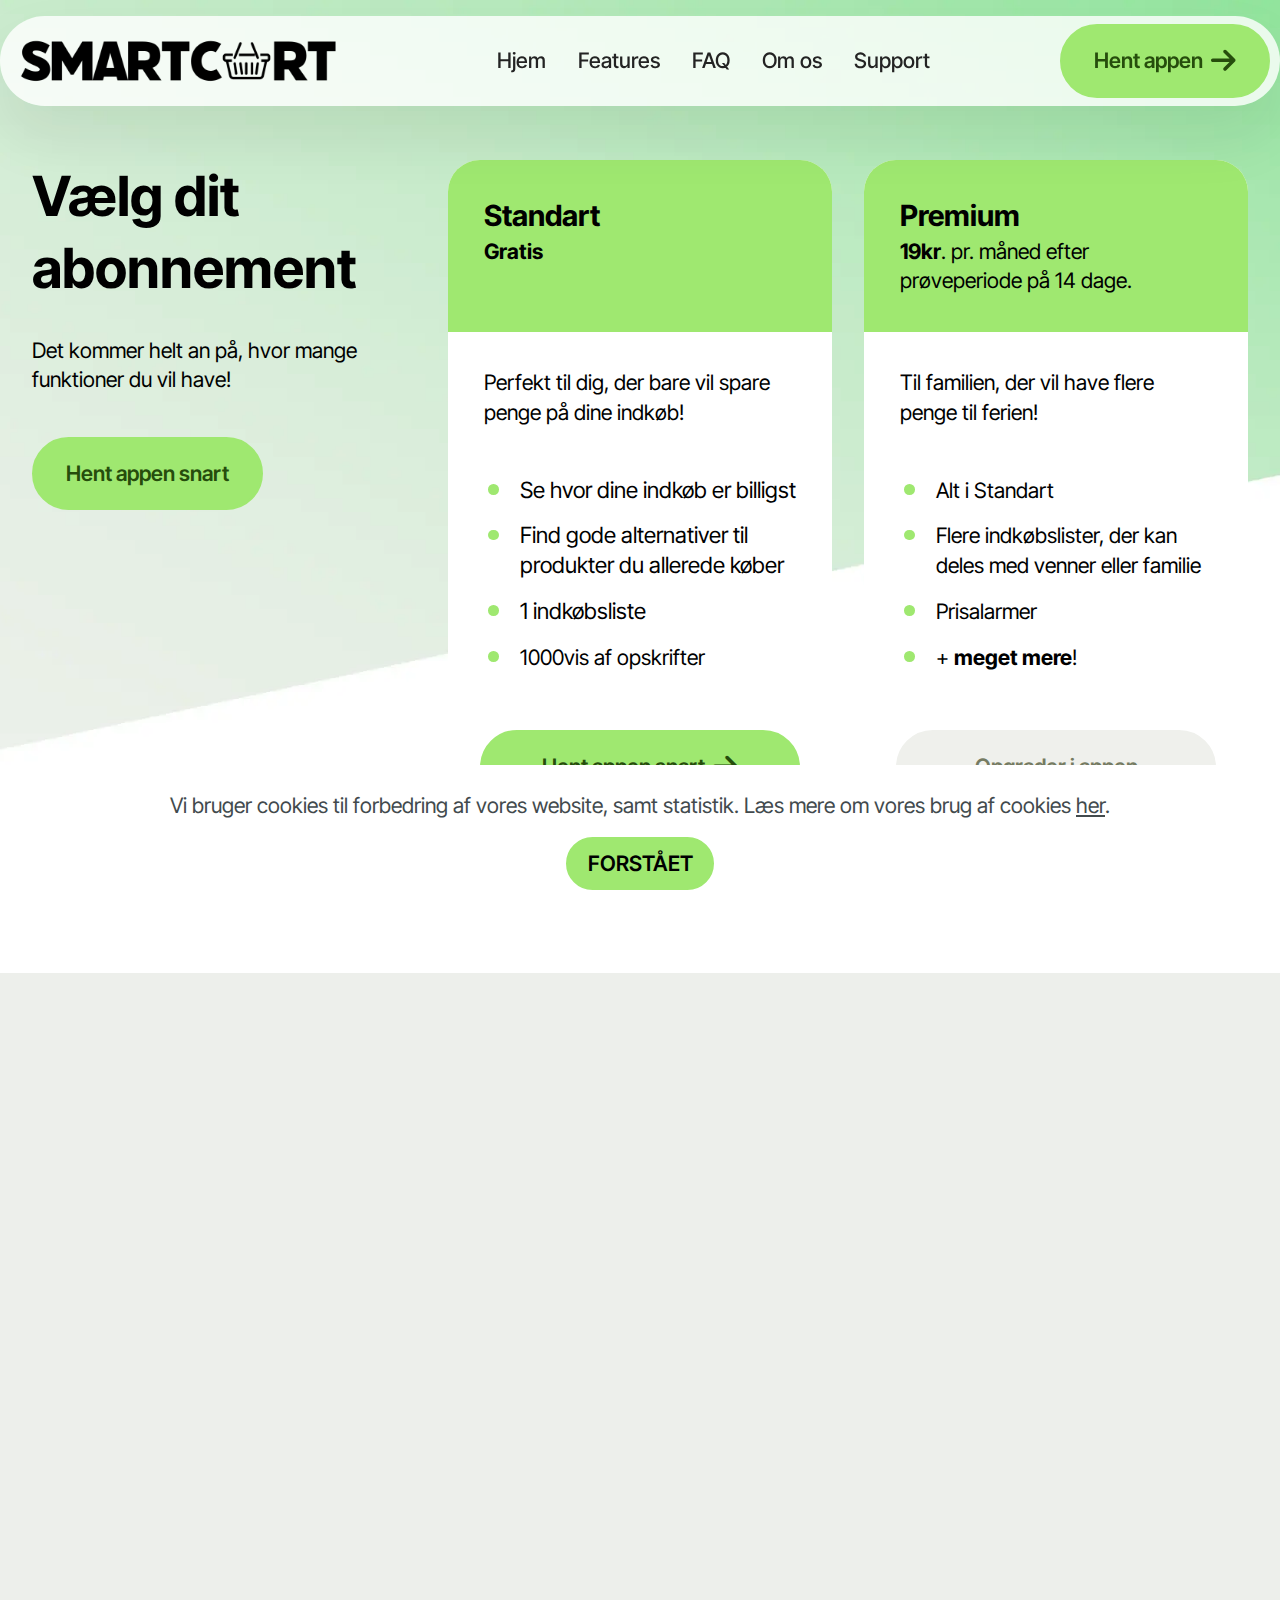
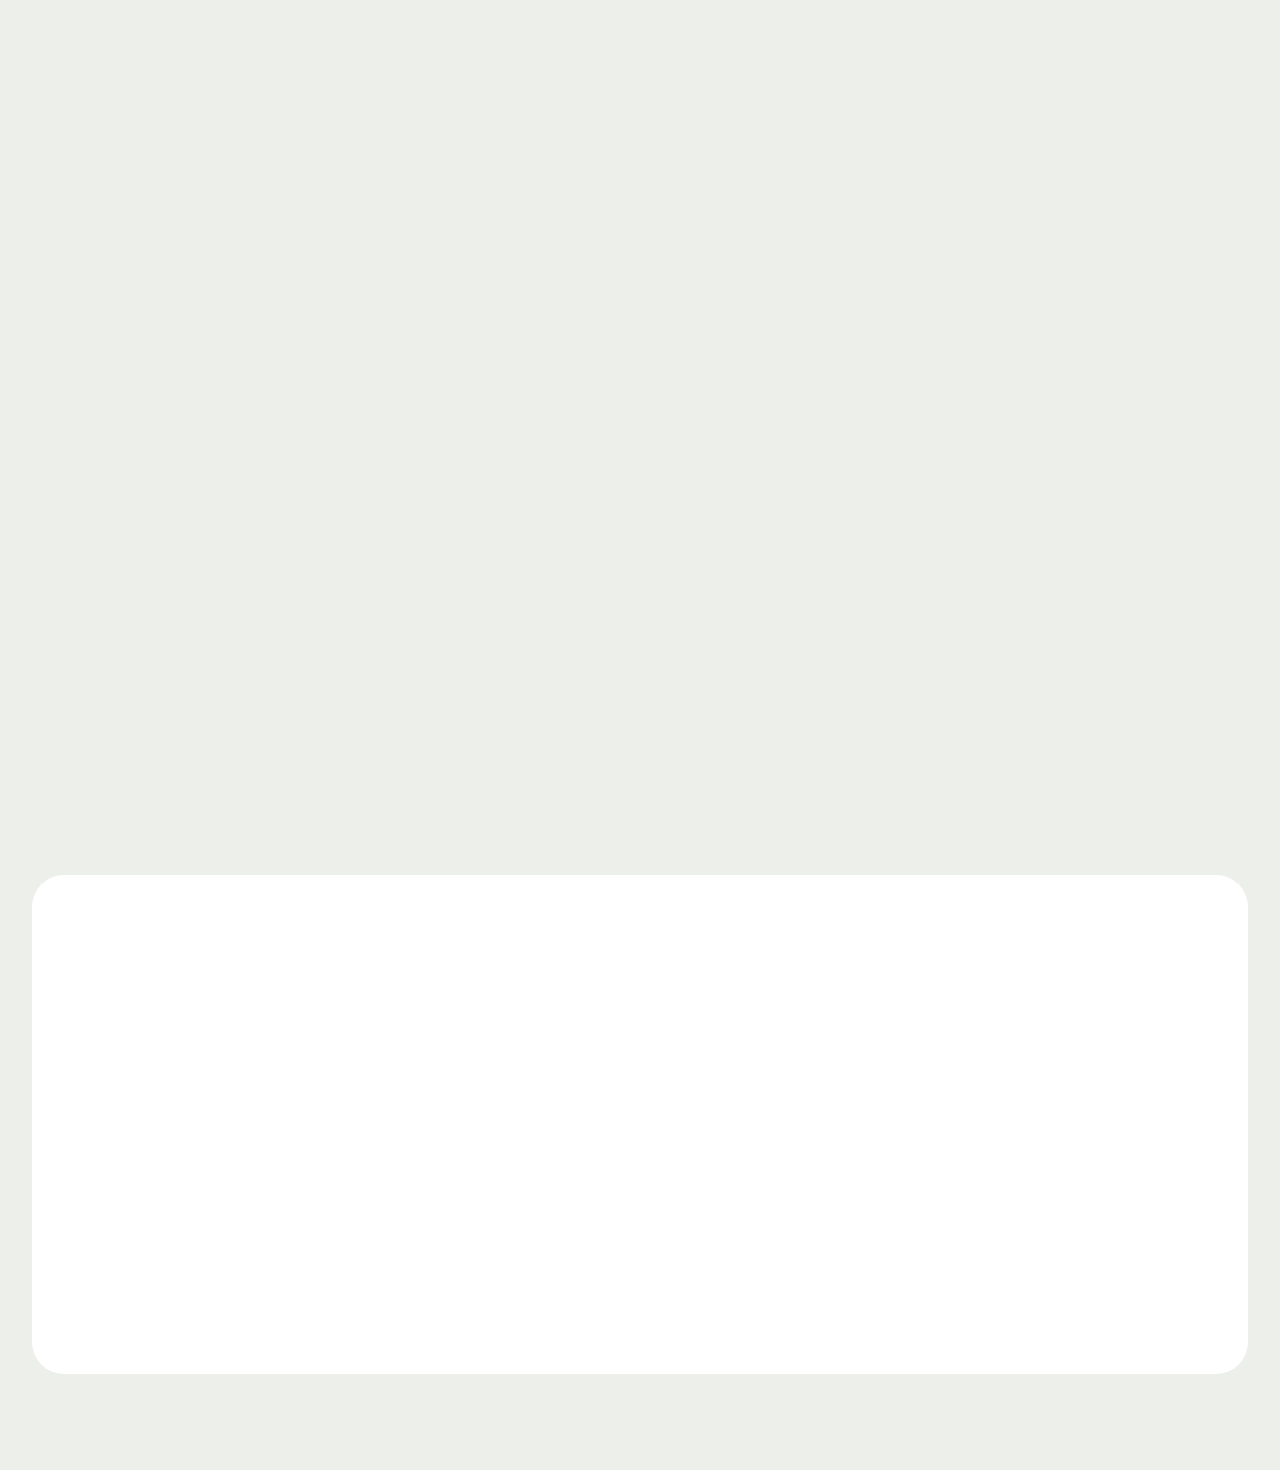
==== commit 485240c6: "Update 1.0.4" ====
--- a/abonnement.html
+++ b/abonnement.html
@@ -1,18 +1,20 @@
 <!DOCTYPE html>
-<html  >
+<html  lang="da">
 <head>
   
   <meta charset="UTF-8">
   <meta http-equiv="X-UA-Compatible" content="IE=edge">
   
   <meta name="viewport" content="width=device-width, initial-scale=1, minimum-scale=1">
-  <link rel="shortcut icon" href="assets/images/shopping-cart-140x105.png" type="image/x-icon">
+  <link rel="shortcut icon" href="assets/images/logo1024-128x128.png" type="image/x-icon">
   <meta name="description" content="">
   
   
   <title>Abonnement</title>
   <link rel="stylesheet" href="assets/font-awesome-solid/../css/fontawesome.min.css">
   <link rel="stylesheet" href="assets/font-awesome-solid/css/solid.min.css">
+  <link rel="stylesheet" href="assets/font-awesome-regular/../css/fontawesome.min.css">
+  <link rel="stylesheet" href="assets/font-awesome-regular/css/regular.min.css">
   <link rel="stylesheet" href="assets/bootstrap/css/bootstrap.min.css">
   <link rel="stylesheet" href="assets/bootstrap/css/bootstrap-grid.min.css">
   <link rel="stylesheet" href="assets/bootstrap/css/bootstrap-reboot.min.css">
@@ -22,7 +24,7 @@
   <link rel="stylesheet" href="assets/theme/css/style.css">
   <link rel="preload" href="https://fonts.googleapis.com/css?family=Inter+Tight:100,200,300,400,500,600,700,800,900,100i,200i,300i,400i,500i,600i,700i,800i,900i&display=swap" as="style" onload="this.onload=null;this.rel='stylesheet'">
   <noscript><link rel="stylesheet" href="https://fonts.googleapis.com/css?family=Inter+Tight:100,200,300,400,500,600,700,800,900,100i,200i,300i,400i,500i,600i,700i,800i,900i&display=swap"></noscript>
-  <link rel="preload" as="style" href="assets/smartcart/css/mbr-additional.css?v=nq3L7y"><link rel="stylesheet" href="assets/smartcart/css/mbr-additional.css?v=nq3L7y" type="text/css">
+  <link rel="preload" as="style" href="assets/smartcart/css/mbr-additional.css?v=bKVoSd"><link rel="stylesheet" href="assets/smartcart/css/mbr-additional.css?v=bKVoSd" type="text/css">
 
   
   
@@ -32,19 +34,19 @@
 
 <!-- Analytics -->
 <!-- Google tag (gtag.js) -->
-<script async src="https://www.googletagmanager.com/gtag/js?id=G-S3K9ZCECC5"></script>
+<script async src="https://www.googletagmanager.com/gtag/js?id=G-X7KN24YVR5"></script>
 <script>
   window.dataLayer = window.dataLayer || [];
   function gtag(){dataLayer.push(arguments);}
   gtag('js', new Date());
 
-  gtag('config', 'G-S3K9ZCECC5');
+  gtag('config', 'G-X7KN24YVR5');
 </script>
 <!-- /Analytics -->
 
 
   
-  <section data-bs-version="5.1" class="menu menu5 cid-uetl8jZ2Hs" once="menu" id="menu05-13">
+  <section data-bs-version="5.1" class="menu menu5 cid-uetl8jZ2Hs" once="menu" id="navbar">
 	
 
 	<nav class="navbar navbar-dropdown navbar-fixed-top navbar-expand-lg">
@@ -52,10 +54,10 @@
 			<div class="navbar-brand">
 				<span class="navbar-logo">
 					<a href="index.html">
-						<img src="assets/images/shopping-cart-140x105.webp" alt="SmartCart" style="height: 4.4rem;">
+						<img src="assets/images/bred-sort-transparant-1280x300-425x100.webp" alt="SmartCart" style="height: 4.8rem;">
 					</a>
 				</span>
-				<span class="navbar-caption-wrap"><a class="navbar-caption text-black text-primary display-4" href="index.html">SmartCart</a></span>
+				
 			</div>
 			<button class="navbar-toggler" type="button" data-toggle="collapse" data-bs-toggle="collapse" data-target="#navbarSupportedContent" data-bs-target="#navbarSupportedContent" aria-controls="navbarNavAltMarkup" aria-expanded="false" aria-label="Toggle navigation">
 				<div class="hamburger">
@@ -73,13 +75,13 @@
 					<li class="nav-item">
 						<a class="nav-link link text-black text-primary display-4" href="support.html">Support</a>
 					</li></ul>
-				<div class="navbar-buttons mbr-section-btn"><a class="btn btn-primary display-4" href="hent-appen.html">Hent appen snart</a></div>
+				<div class="navbar-buttons mbr-section-btn"><a class="btn btn-primary display-4" href="hent-appen.html"><span class="fas fa-arrow-right mbr-iconfont mbr-iconfont-btn"></span>Hent appen</a></div>
 			</div>
 		</div>
 	</nav>
 </section>
 
-<section data-bs-version="5.1" class="pricing04 startm5 cid-uez2RooHs0" id="pricing04-14">
+<section data-bs-version="5.1" class="pricing04 startm5 cid-uez2RooHs0" id="abonnement">
   
   
   
@@ -142,7 +144,113 @@
   </div>
 </section>
 
-<section data-bs-version="5.1" class="footer1 cid-uetcPDWIxJ" once="footers" id="footer01-12">
+<section data-bs-version="5.1" class="features22 cid-ugCgcMdOTD" id="features">
+  
+
+  
+  
+  <div class="container">
+    <div class="row mb-5 justify-content-center">
+      <div class="col-12 content-head">
+        <h3 class="mbr-section-title mbr-fonts-style align-center mb-0 display-2">
+          <strong>Features</strong></h3>
+        <h5 class="mbr-section-subtitle mbr-fonts-style align-center mb-0 mt-4 display-7">
+          Vi fortæller dig ikke kun, hvor dine indkøb er billigst! Vi kan hjælpe dig meget mere!</h5>
+      </div>
+    </div>
+    <div class="row mbr-masonry" data-masonry="{&quot;percentPosition&quot;: true }">
+      <div class="item features-without-image col-12 col-md-6 col-lg-4 item-mb active">
+        <div class="item-wrapper">
+          <div class="card-box align-left">
+            <div class="iconfont-wrapper">
+              <span class="mbr-iconfont fas fa-cake-candles"></span>
+            </div>
+            <h5 class="card-title mbr-fonts-style display-5">
+              <strong>Opskrifter</strong></h5>
+            <p class="card-text mbr-fonts-style display-7">
+              Vi har sammensat utallige opskrifter klar til dig. Det er ligemeget om du ikke kan tåle gluten, eller laktose, så har vi noget til dig!<br><br>Er du vegetar eller veganer? Bare rolig, vi har også massere af opskrifter helt uden kød, som smager lækkert!</p>
+
+            
+          </div>
+        </div>
+      </div>
+      <div class="item features-without-image col-12 col-md-6 col-lg-4 item-mb">
+        <div class="item-wrapper">
+          <div class="card-box align-left">
+            <div class="iconfont-wrapper">
+              <span class="mbr-iconfont fas fa-equals"></span>
+            </div>
+            <h5 class="card-title mbr-fonts-style display-5">
+              <strong>Alternativer</strong></h5>
+            <p class="card-text mbr-fonts-style display-7">Kunne vi friste med nøddepålæg fra Rema 1000?<br><br>Inde på hvert produkt kan du trykke på knappen "Alternativer". Så finder vi dig andre produkter der minder om den varer du er inde på. Du kan vælge om det skal være billigere eller sundere alternativer<br></p>
+
+            
+          </div>
+        </div>
+      </div>
+      <div class="item features-without-image col-12 col-md-6 col-lg-4 item-mb">
+        <div class="item-wrapper">
+          <div class="card-box align-left">
+            <div class="iconfont-wrapper">
+              <span class="mbr-iconfont far fa-face-smile-beam"></span>
+            </div>
+            <h5 class="card-title mbr-fonts-style display-5">
+              <strong>Allergier</strong></h5>
+            <p class="card-text mbr-fonts-style display-7">
+              Fortæl os om dine allergier, og så sørger vi for at fortælle dig, hvis det er en madvarer, du ikke kan tåle! Så slipper du for at læse ingredienslisten igennem!</p>
+
+            
+          </div>
+        </div>
+      </div>
+      
+      <div class="item features-without-image col-12 col-md-6 col-lg-4 item-mb">
+        <div class="item-wrapper">
+          <div class="card-box align-left">
+            <div class="iconfont-wrapper">
+              <span class="mbr-iconfont fas fa-people-group"></span>
+            </div>
+            <h5 class="card-title mbr-fonts-style display-5">
+              <strong>Familie</strong></h5>
+            <p class="card-text mbr-fonts-style display-7">
+              Opret din familie inde på appen, og få notifikationer, hvis en fra din familie tilføjer noget til jeres fælles indkøbsliste mens du er ude at handle. Så får i altid alt med hjem i en tur!</p>
+
+            
+          </div>
+        </div>
+      </div><div class="item features-without-image col-12 col-md-6 col-lg-4 item-mb">
+        <div class="item-wrapper">
+          <div class="card-box align-left">
+            <div class="iconfont-wrapper">
+              <span class="mbr-iconfont far fa-sun"></span>
+            </div>
+            <h5 class="card-title mbr-fonts-style display-5"><strong>Livsstil</strong></h5>
+            <p class="card-text mbr-fonts-style display-7">Måske du ikke spiser kød? eller spiser du stadig fisk eller kylling? Fortæl os det inde i appen, og så fjerner vi alle produkter og opskrifter, som indeholder hvad end du ikke spiser!</p>
+
+            
+          </div>
+        </div>
+      </div>
+      <div class="item features-without-image col-12 col-md-6 col-lg-4 item-mb">
+        <div class="item-wrapper">
+          <div class="card-box align-left">
+            <div class="iconfont-wrapper">
+              <span class="mbr-iconfont fas fa-globe"></span>
+            </div>
+            <h5 class="card-title mbr-fonts-style display-5">
+              <strong>Mange butikker</strong></h5>
+            <p class="card-text mbr-fonts-style display-7">
+              Vi opdaterer hele tiden priserne for tusindevis af varer fra mange forskellige butikker. Så får du den mest korrekte pris i alle landets supermarkedskæder.<br><br>Vi kan desuden også hjælpe dig med din grænsehandel!</p>
+
+            
+          </div>
+        </div>
+      </div>
+    </div>
+  </div>
+</section>
+
+<section data-bs-version="5.1" class="footer1 cid-uetcPDWIxJ" once="footers" id="footer">
 	
 
 	
@@ -155,14 +263,14 @@
 				<ul class="list mbr-fonts-style display-7">
 					<li class="mbr-text item-wrap"><a href="om-os.html" class="text-black">Om os</a></li>
 					<li class="mbr-text item-wrap"><a href="presse.html" class="text-black">Presse</a></li>
-					<li class="mbr-text item-wrap"><a href="support.html#form03-h" class="text-black">Kontakt</a></li>
+					<li class="mbr-text item-wrap"><a href="support.html#form03-h" class="text-black">Kontakt</a></li><li class="mbr-text item-wrap"><a href="page6.html" class="text-black">Privatlivspolitik</a></li>
 				</ul>
 			</div>
 			<div class="col-12 col-md-6 col-lg-3">
 				<h5 class="mbr-section-subtitle mbr-fonts-style mb-2 display-5"><strong>Vores app</strong></h5>
 				<ul class="list mbr-fonts-style display-7">
 					<li class="mbr-text item-wrap"><a href="hent-appen.html#features022-n" class="text-black">Features</a></li>
-					<li class="mbr-text item-wrap"><a href="hent-appen.html" class="text-black">Hent appen</a></li>
+					<li class="mbr-text item-wrap"><a href="hent-appen.html#navbar" class="text-black text-primary">Hent appen</a></li>
 				</ul>
 			</div>
 			<div class="col-12 col-md-6 col-lg-3">
@@ -193,10 +301,29 @@
 			</div>
 		</div>
 	</div>
-</section><section><a href="https://mobiri.se"></a><a href="https://mobiri.se"></a></section><script src="assets/bootstrap/js/bootstrap.bundle.min.js"></script>  <script src="assets/smoothscroll/smooth-scroll.js"></script>  <script src="assets/ytplayer/index.js"></script>  <script src="assets/dropdown/js/navbar-dropdown.js"></script>  <script src="assets/theme/js/script.js"></script>  
-  
-  
- <div id="scrollToTop" class="scrollToTop mbr-arrow-up"><a style="text-align: center;"><i class="mbr-arrow-up-icon mbr-arrow-up-icon-cm cm-icon cm-icon-smallarrow-up"></i></a></div>
+</section><script src="assets/bootstrap/js/bootstrap.bundle.min.js"></script>  <script src="assets/web/assets/cookies-alert-plugin/cookies-alert-core.js"></script>  <script src="assets/web/assets/cookies-alert-plugin/cookies-alert-script.js"></script>  <script src="assets/smoothscroll/smooth-scroll.js"></script>  <script src="assets/ytplayer/index.js"></script>  <script src="assets/dropdown/js/navbar-dropdown.js"></script>  <script src="assets/masonry/masonry.pkgd.min.js"></script>  <script src="assets/imagesloaded/imagesloaded.pkgd.min.js"></script>  <script src="assets/theme/js/script.js"></script>  
+  
+  
+<input name="cookieData" type="hidden" data-cookie-cookiesAlertType='1' data-cookie-customDialogSelector='null' data-cookie-colorText='#424a4d' data-cookie-colorBg='rgb(255, 255, 255)' data-cookie-opacityOverlay='0' data-cookie-bgOpacity='100' data-cookie-textButton='FORSTÅET' data-cookie-rejectText='REJECT' data-cookie-colorButton='#9fe870' data-cookie-rejectColor='#ffffff' data-cookie-colorLink='#424a4d' data-cookie-underlineLink='true' data-cookie-text="Vi bruger cookies til forbedring af vores website, samt statistik. Læs mere om vores brug af cookies <a href='privatlivspolitik.html'>her</a>.">
+   <div id="scrollToTop" class="scrollToTop mbr-arrow-up"><a style="text-align: center;"><i class="mbr-arrow-up-icon mbr-arrow-up-icon-cm cm-icon cm-icon-smallarrow-up"></i></a></div>
     <input name="animation" type="hidden">
-  </body>
+  
+							<script>
+							document.addEventListener("DOMContentLoaded", function() {
+								try {
+									let mfAllScripts = document.getElementsByTagName("script");
+									mfAllScripts = Array.prototype.slice.call(mfAllScripts);
+									mfAllScripts.forEach(function(v) {
+										if (v.dataset.src && v.dataset.src.endsWith("witsec-mailform/mailform.js")) {
+											v.type = "text/javascript";
+											v.src = v.dataset.src;
+											v.removeAttribute("data-src");
+										}
+									});
+								}
+								catch (e) {
+								}
+							});
+							</script>
+						</body>
 </html>--- a/assets/font-awesome-regular/css/regular.min.css
+++ b/assets/font-awesome-regular/css/regular.min.css
@@ -0,0 +1,6 @@
+/*!
+ * Font Awesome Free 6.4.2 by @fontawesome - https://fontawesome.com
+ * License - https://fontawesome.com/license/free (Icons: CC BY 4.0, Fonts: SIL OFL 1.1, Code: MIT License)
+ * Copyright 2023 Fonticons, Inc.
+ */
+:host,:root{--fa-style-family-classic:"Font Awesome 6 Free";--fa-font-regular:normal 400 1em/1 "Font Awesome 6 Free"}@font-face{font-family:"Font Awesome 6 Free";font-style:normal;font-weight:400;font-display:block;src:url(../fonts/fa-regular-400.woff2) format("woff2"),url(../fonts/fa-regular-400.ttf) format("truetype")}.fa-regular,.far{font-weight:400}--- a/assets/smartcart/css/mbr-additional.css
+++ b/assets/smartcart/css/mbr-additional.css
@@ -1005,7 +1005,7 @@
 }
 @media (min-width: 992px) {
   .cid-uetl8jZ2Hs .navbar.collapsed.opened:not(.navbar-short) .navbar-collapse {
-    max-height: calc(98.5vh - 4.4rem);
+    max-height: calc(98.5vh - 4.8rem);
   }
 }
 .cid-uetl8jZ2Hs .navbar.collapsed .dropdown-menu .dropdown-submenu {
@@ -1379,6 +1379,48 @@
 .cid-uete6nce9L .mbr-section-btn {
   color: #232323;
 }
+.cid-uk5oGANUjR {
+  padding-top: 90px;
+  padding-bottom: 90px;
+  background-color: #1a1a1a;
+}
+.cid-uk5oGANUjR img {
+  width: auto;
+}
+.cid-uk5oGANUjR .image-wrapper {
+  width: 120px;
+  height: 120px;
+  margin-bottom: 1rem;
+}
+.cid-uk5oGANUjR .container {
+  display: flex;
+  flex-direction: column;
+  align-items: center;
+  justify-content: center;
+  min-height: 30vh;
+  background-color: #1a1a1a;
+  color: #fff;
+  font-family: Arial, sans-serif;
+  text-align: center;
+}
+.cid-uk5oGANUjR h1 {
+  margin-bottom: 20px;
+  font-size: 2rem;
+}
+.cid-uk5oGANUjR .counters {
+  display: flex;
+  justify-content: center;
+  gap: 160px;
+}
+.cid-uk5oGANUjR .counter-item {
+  display: flex;
+  flex-direction: column;
+  align-items: center;
+}
+.cid-uk5oGANUjR .counter {
+  font-size: 2.5rem;
+  margin-bottom: 5px;
+}
 .cid-uetcypdSaa {
   padding-top: 6rem;
   padding-bottom: 6rem;
@@ -1449,140 +1491,87 @@
     margin-bottom: 1rem;
   }
 }
-.cid-uetcIyXSxI {
+.cid-uk5mVGAY70 {
   padding-top: 6rem;
   padding-bottom: 6rem;
   background-color: #ffffff;
 }
-.cid-uetcIyXSxI .item:focus,
-.cid-uetcIyXSxI span:focus {
+.cid-uk5mVGAY70 .item:focus,
+.cid-uk5mVGAY70 span:focus {
   outline: none;
 }
-.cid-uetcIyXSxI .item {
+.cid-uk5mVGAY70 .item {
   cursor: pointer;
 }
-.cid-uetcIyXSxI .grid-container {
+.cid-uk5mVGAY70 .grid-container {
   grid-row-gap: 2rem;
 }
 @media (max-width: 767px) {
-  .cid-uetcIyXSxI .grid-container {
+  .cid-uk5mVGAY70 .grid-container {
     grid-row-gap: 1rem;
   }
 }
-.cid-uetcIyXSxI .grid-container-1,
-.cid-uetcIyXSxI .grid-container-2,
-.cid-uetcIyXSxI .grid-container-3 {
+.cid-uk5mVGAY70 .grid-container-1,
+.cid-uk5mVGAY70 .grid-container-2,
+.cid-uk5mVGAY70 .grid-container-3 {
   gap: 0 2rem;
 }
 @media (max-width: 767px) {
-  .cid-uetcIyXSxI .grid-container-1,
-  .cid-uetcIyXSxI .grid-container-2,
-  .cid-uetcIyXSxI .grid-container-3 {
+  .cid-uk5mVGAY70 .grid-container-1,
+  .cid-uk5mVGAY70 .grid-container-2,
+  .cid-uk5mVGAY70 .grid-container-3 {
     gap: 0 1rem;
   }
 }
-.cid-uetcIyXSxI .mbr-section-title {
+.cid-uk5mVGAY70 .mbr-section-title {
   color: #000000;
 }
-.cid-uetcIyXSxI .mbr-text,
-.cid-uetcIyXSxI .mbr-section-btn {
+.cid-uk5mVGAY70 .mbr-text,
+.cid-uk5mVGAY70 .mbr-section-btn {
   color: #000000;
 }
-.cid-uetcIyXSxI .content-head {
+.cid-uk5mVGAY70 .content-head {
   max-width: 800px;
 }
-.cid-uetcIyXSxI .container,
-.cid-uetcIyXSxI .container-fluid {
+.cid-uk5mVGAY70 .container,
+.cid-uk5mVGAY70 .container-fluid {
   overflow: hidden;
 }
-.cid-uetcIyXSxI .grid-container {
+.cid-uk5mVGAY70 .grid-container {
   display: grid;
   transform: translate3d(-3rem, 0, 0);
   width: 115vw;
   grid-column-gap: 1rem;
 }
-.cid-uetcIyXSxI .grid-item {
+.cid-uk5mVGAY70 .grid-item {
   display: flex;
   justify-content: center;
   align-items: center;
 }
-.cid-uetcIyXSxI .grid-item img {
+.cid-uk5mVGAY70 .grid-item img {
   min-width: 30vw;
   max-width: 100%;
   max-height: 100%;
   object-fit: cover;
 }
 @media (max-width: 767px) {
-  .cid-uetcIyXSxI .grid-item img {
+  .cid-uk5mVGAY70 .grid-item img {
     min-width: 35vw;
   }
 }
-.cid-uetcIyXSxI .grid-container-1,
-.cid-uetcIyXSxI .grid-container-2,
-.cid-uetcIyXSxI .grid-container-3 {
+.cid-uk5mVGAY70 .grid-container-1,
+.cid-uk5mVGAY70 .grid-container-2,
+.cid-uk5mVGAY70 .grid-container-3 {
   display: grid;
   grid-template-columns: repeat(4, 1fr);
   grid-auto-columns: 1fr;
   grid-auto-flow: column;
 }
-.cid-uetcIyXSxI .grid-container-1 {
+.cid-uk5mVGAY70 .grid-container-1 {
   align-items: flex-end;
 }
-.cid-uetcIyXSxI .grid-container-2 {
+.cid-uk5mVGAY70 .grid-container-2 {
   align-items: flex-start;
-}
-.cid-uetcKovCz9 {
-  padding-top: 6rem;
-  padding-bottom: 6rem;
-  background-color: #edefeb;
-}
-.cid-uetcKovCz9 .item-subtitle {
-  line-height: 1.2;
-  color: #000000;
-  text-align: center;
-}
-.cid-uetcKovCz9 img,
-.cid-uetcKovCz9 .item-img {
-  width: 100%;
-  height: 100%;
-  height: 400px;
-  object-fit: cover;
-}
-.cid-uetcKovCz9 .item:focus,
-.cid-uetcKovCz9 span:focus {
-  outline: none;
-}
-.cid-uetcKovCz9 .item {
-  margin-bottom: 2rem;
-}
-@media (max-width: 767px) {
-  .cid-uetcKovCz9 .item {
-    margin-bottom: 1rem;
-  }
-}
-.cid-uetcKovCz9 .item-wrapper {
-  position: relative;
-  border-radius: 4px;
-  display: flex;
-  flex-flow: column nowrap;
-}
-.cid-uetcKovCz9 .mbr-section-btn {
-  margin-top: auto !important;
-}
-.cid-uetcKovCz9 .mbr-section-title {
-  color: #232323;
-}
-.cid-uetcKovCz9 .mbr-text,
-.cid-uetcKovCz9 .mbr-section-btn {
-  color: #a6a99c;
-  text-align: center;
-}
-.cid-uetcKovCz9 .item-title {
-  color: #232323;
-  text-align: center;
-}
-.cid-uetcKovCz9 .content-head {
-  max-width: 800px;
 }
 .cid-uetcNRMFpJ {
   padding-top: 6rem;
@@ -1960,7 +1949,7 @@
 }
 @media (min-width: 992px) {
   .cid-uetl8jZ2Hs .navbar.collapsed.opened:not(.navbar-short) .navbar-collapse {
-    max-height: calc(98.5vh - 4.4rem);
+    max-height: calc(98.5vh - 4.8rem);
   }
 }
 .cid-uetl8jZ2Hs .navbar.collapsed .dropdown-menu .dropdown-submenu {
@@ -2731,7 +2720,7 @@
 }
 @media (min-width: 992px) {
   .cid-uetl8jZ2Hs .navbar.collapsed.opened:not(.navbar-short) .navbar-collapse {
-    max-height: calc(98.5vh - 4.4rem);
+    max-height: calc(98.5vh - 4.8rem);
   }
 }
 .cid-uetl8jZ2Hs .navbar.collapsed .dropdown-menu .dropdown-submenu {
@@ -3062,7 +3051,7 @@
 }
 .cid-uetluVV3Vz {
   padding-top: 10rem;
-  padding-bottom: 6rem;
+  padding-bottom: 10rem;
   background-color: #ffffff;
 }
 .cid-uetluVV3Vz .item-subtitle {
@@ -3111,6 +3100,104 @@
 .cid-uetluVV3Vz .content-head {
   max-width: 800px;
 }
+.cid-uk54YljyGH {
+  padding-top: 6rem;
+  padding-bottom: 6rem;
+  background-color: #ffffff;
+}
+.cid-uk54YljyGH .mbr-text {
+  color: #000000;
+}
+.cid-uk54YljyGH .mbr-section-subtitle {
+  color: #000000;
+  text-align: center;
+}
+.cid-uk54YljyGH .mbr-section-title {
+  color: #000000;
+  text-align: left;
+}
+.cid-uk54YljyGH .mbr-section-subtitle,
+.cid-uk54YljyGH .main-button {
+  text-align: left;
+  color: #000000;
+}
+.cid-uk54YljyGH .main-button {
+  margin-bottom: 2rem;
+}
+@media (max-width: 767px) {
+  .cid-uk54YljyGH .main-button {
+    margin-bottom: 2rem;
+  }
+}
+.cid-uk54YljyGH .mbr-iconfont {
+  font-size: 1.2rem !important;
+  font-family: 'Moririse2' !important;
+  color: white;
+  transition: all 0.3s;
+  transform: rotate(180deg);
+  padding-left: 0.5rem;
+}
+.cid-uk54YljyGH .panel-group {
+  border: none;
+}
+.cid-uk54YljyGH .card-header {
+  padding: 0rem;
+}
+@media (max-width: 767px) {
+  .cid-uk54YljyGH .card-header {
+    padding: 0rem;
+  }
+}
+.cid-uk54YljyGH .panel-body {
+  padding: 0rem;
+  padding-bottom: 0.5rem;
+  margin-top: 1rem;
+}
+.cid-uk54YljyGH .collapsed span {
+  transform: rotate(0deg);
+}
+.cid-uk54YljyGH .panel-title {
+  display: flex;
+  align-items: center;
+  justify-content: space-between;
+}
+.cid-uk54YljyGH p {
+  margin-bottom: 0.3rem;
+}
+.cid-uk54YljyGH .panel-title-edit {
+  color: #000000;
+}
+.cid-uk54YljyGH .card .card-header {
+  background-color: transparent;
+  margin-bottom: 0;
+  border: 0;
+  border-radius: 2rem;
+}
+.cid-uk54YljyGH .card {
+  background: #bcef9b;
+  padding: 2.25rem;
+  border-radius: 2rem;
+  margin-bottom: 1rem;
+}
+@media (max-width: 767px) {
+  .cid-uk54YljyGH .card {
+    padding: 2rem 1.5rem;
+    margin-bottom: 1rem;
+  }
+}
+@media (min-width: 992px) and (max-width: 1200px) {
+  .cid-uk54YljyGH .card {
+    margin-bottom: 1rem;
+    padding: 2rem 1.5rem;
+  }
+}
+.cid-uk54YljyGH .panel-text {
+  color: #000000;
+}
+.cid-uk54YljyGH .panel-title-edit,
+.cid-uk54YljyGH .mbr-iconfont {
+  color: #000000;
+}
 .cid-uetkNXTt01 {
   padding-top: 6rem;
   padding-bottom: 6rem;
@@ -3142,42 +3229,6 @@
 @media (min-width: 992px) {
   .cid-uetkNXTt01 .item-wrapper {
     padding: 4rem;
-  }
-}
-.cid-uetiNnxn1C {
-  padding-top: 5rem;
-  padding-bottom: 5rem;
-  background-color: #edefeb;
-}
-.cid-uetiNnxn1C .mbr-text {
-  color: #000000;
-}
-.cid-uetiNnxn1C .mbr-section-subtitle {
-  color: #000000;
-}
-.cid-uetiNnxn1C .mbr-section-title {
-  color: #000000;
-  text-align: center;
-}
-.cid-uetiNnxn1C .mbr-text,
-.cid-uetiNnxn1C .item .mbr-section-btn {
-  text-align: left;
-}
-.cid-uetiNnxn1C .item-wrapper {
-  background: #ffffff;
-  margin-bottom: 2rem;
-  padding: 2.25rem;
-}
-@media (min-width: 992px) and (max-width: 1200px) {
-  .cid-uetiNnxn1C .item-wrapper {
-    padding: 2rem 1.5rem;
-    margin-bottom: 2rem;
-  }
-}
-@media (max-width: 767px) {
-  .cid-uetiNnxn1C .item-wrapper {
-    padding: 2rem 1.5rem;
-    margin-bottom: 1rem;
   }
 }
 .cid-uetcPDWIxJ {
@@ -3518,7 +3569,7 @@
 }
 @media (min-width: 992px) {
   .cid-uetl8jZ2Hs .navbar.collapsed.opened:not(.navbar-short) .navbar-collapse {
-    max-height: calc(98.5vh - 4.4rem);
+    max-height: calc(98.5vh - 4.8rem);
   }
 }
 .cid-uetl8jZ2Hs .navbar.collapsed .dropdown-menu .dropdown-submenu {
@@ -3879,15 +3930,15 @@
 .cid-ueuHADr3ra .row {
   justify-content: space-between;
 }
-.cid-ueuFvck4wJ {
-  padding-top: 10rem;
-  padding-bottom: 8rem;
-  background-color: #ffffff;
-}
-.cid-ueuFvck4wJ .mbr-fallback-image.disabled {
+.cid-ugCh9wS45M {
+  padding-top: 5rem;
+  padding-bottom: 5rem;
+  background-color: #edefeb;
+}
+.cid-ugCh9wS45M .mbr-fallback-image.disabled {
   display: none;
 }
-.cid-ueuFvck4wJ .mbr-fallback-image {
+.cid-ugCh9wS45M .mbr-fallback-image {
   display: block;
   background-size: cover;
   background-position: center center;
@@ -3896,30 +3947,46 @@
   position: absolute;
   top: 0;
 }
-@media (max-width: 991px) {
-  .cid-ueuFvck4wJ .image-wrapper {
-    margin-bottom: 1rem;
-  }
-}
-.cid-ueuFvck4wJ .row {
-  align-items: center;
-}
-@media (max-width: 991px) {
-  .cid-ueuFvck4wJ .image-wrapper {
-    padding: 1rem;
+.cid-ugCh9wS45M .card-wrapper {
+  background: #ffffff;
+}
+@media (max-width: 767px) {
+  .cid-ugCh9wS45M .card-wrapper {
+    padding: 2rem 1.5rem;
+  }
+}
+@media (min-width: 768px) and (max-width: 991px) {
+  .cid-ugCh9wS45M .card-wrapper {
+    padding: 2.25rem;
   }
 }
 @media (min-width: 992px) {
-  .cid-ueuFvck4wJ .text-wrapper {
-    padding: 0 2rem;
-  }
-}
-.cid-ueuFvck4wJ .mbr-section-title {
+  .cid-ugCh9wS45M .card-wrapper {
+    padding: 4rem;
+  }
+}
+.cid-ugCh9wS45M .mbr-text,
+.cid-ugCh9wS45M .mbr-section-btn {
   color: #000000;
-}
-.cid-ueuFvck4wJ .mbr-text,
-.cid-ueuFvck4wJ .mbr-section-btn {
+  text-align: left;
+}
+.cid-ugCh9wS45M .card-title,
+.cid-ugCh9wS45M .card-box {
+  text-align: center;
   color: #000000;
+}
+.cid-ugCh9wS45M .mbr-card-title {
+  text-align: left;
+}
+.cid-ugCh9wS45M .mbr-card-subtitle {
+  text-align: left;
+  color: #232323;
+}
+.cid-ugCh9wS45M .mbr-text {
+  text-align: left;
+}
+.cid-ugCh9wS45M .mbr-section-subtitle {
+  text-align: center;
 }
 .cid-uetcPDWIxJ {
   padding-top: 6rem;
@@ -4259,7 +4326,7 @@
 }
 @media (min-width: 992px) {
   .cid-uetl8jZ2Hs .navbar.collapsed.opened:not(.navbar-short) .navbar-collapse {
-    max-height: calc(98.5vh - 4.4rem);
+    max-height: calc(98.5vh - 4.8rem);
   }
 }
 .cid-uetl8jZ2Hs .navbar.collapsed .dropdown-menu .dropdown-submenu {
@@ -5004,7 +5071,7 @@
 }
 @media (min-width: 992px) {
   .cid-uetl8jZ2Hs .navbar.collapsed.opened:not(.navbar-short) .navbar-collapse {
-    max-height: calc(98.5vh - 4.4rem);
+    max-height: calc(98.5vh - 4.8rem);
   }
 }
 .cid-uetl8jZ2Hs .navbar.collapsed .dropdown-menu .dropdown-submenu {
@@ -5534,6 +5601,76 @@
   color: #000000;
   text-align: left;
 }
+.cid-ugCgcMdOTD {
+  padding-top: 6rem;
+  padding-bottom: 6rem;
+  background-color: #edefeb;
+}
+.cid-ugCgcMdOTD .mbr-fallback-image.disabled {
+  display: none;
+}
+.cid-ugCgcMdOTD .mbr-fallback-image {
+  display: block;
+  background-size: cover;
+  background-position: center center;
+  width: 100%;
+  height: 100%;
+  position: absolute;
+  top: 0;
+}
+.cid-ugCgcMdOTD .item-mb {
+  margin-bottom: 2rem;
+}
+@media (max-width: 767px) {
+  .cid-ugCgcMdOTD .item-mb {
+    margin-bottom: 0;
+  }
+}
+.cid-ugCgcMdOTD .item-wrapper {
+  background: #ffffff;
+  padding: 2.25rem;
+}
+@media (min-width: 992px) and (max-width: 1200px) {
+  .cid-ugCgcMdOTD .item-wrapper {
+    padding: 2rem 1.5rem;
+    margin-bottom: 0rem;
+  }
+}
+@media (max-width: 767px) {
+  .cid-ugCgcMdOTD .item-wrapper {
+    padding: 2rem 1.5rem;
+    margin-bottom: 1rem;
+  }
+}
+.cid-ugCgcMdOTD .mbr-iconfont {
+  display: inline-flex;
+  font-size: 3rem;
+  color: #2e481a;
+  margin-bottom: 1rem;
+  width: 80px;
+  justify-content: center;
+  align-items: center;
+  background: #bcef9b;
+  height: 80px;
+  border-radius: 50%;
+}
+.cid-ugCgcMdOTD .mbr-section-title {
+  color: #232323;
+}
+.cid-ugCgcMdOTD .mbr-section-subtitle {
+  color: #232323;
+}
+.cid-ugCgcMdOTD .card-box {
+  display: flex;
+  flex-direction: column;
+  height: 100%;
+}
+.cid-ugCgcMdOTD .card-box .item-footer {
+  margin-top: auto;
+}
+.cid-ugCgcMdOTD .content-head {
+  max-width: 800px;
+}
 .cid-uetcPDWIxJ {
   padding-top: 6rem;
   padding-bottom: 6rem;
@@ -5645,3 +5782,715 @@
 .cid-uetcPDWIxJ .copyright {
   color: #000000;
 }
+.cid-uetl8jZ2Hs {
+  z-index: 1000;
+  width: 100%;
+  position: relative;
+}
+.cid-uetl8jZ2Hs .dropdown-item:before {
+  font-family: Moririse2 !important;
+  content: "\e966";
+  display: inline-block;
+  width: 0;
+  position: absolute;
+  left: 1rem;
+  top: 0.5rem;
+  margin-right: 0.5rem;
+  line-height: 1;
+  font-size: inherit;
+  vertical-align: middle;
+  text-align: center;
+  overflow: hidden;
+  transform: scale(0, 1);
+  transition: all 0.25s ease-in-out;
+}
+@media (max-width: 767px) {
+  .cid-uetl8jZ2Hs .navbar-toggler {
+    transform: scale(0.8);
+  }
+}
+.cid-uetl8jZ2Hs .navbar-brand {
+  flex-shrink: 0;
+  align-items: center;
+  margin-right: 0;
+  padding: 10px 0;
+  transition: all 0.3s;
+  word-break: break-word;
+  z-index: 1;
+}
+.cid-uetl8jZ2Hs .navbar-brand img {
+  max-width: 100%;
+  max-height: 100%;
+}
+.cid-uetl8jZ2Hs .navbar-brand .navbar-caption {
+  line-height: inherit !important;
+}
+.cid-uetl8jZ2Hs .navbar-brand .navbar-logo a {
+  outline: none;
+}
+.cid-uetl8jZ2Hs .navbar-nav {
+  margin: auto;
+  margin-left: 0;
+  margin-left: auto;
+}
+.cid-uetl8jZ2Hs .navbar-nav .nav-item {
+  padding: 0 !important;
+  transition: 0.3s all !important;
+}
+.cid-uetl8jZ2Hs .navbar-nav .nav-item .nav-link {
+  padding: 16px !important;
+  margin: 0 !important;
+  border-radius: 1rem !important;
+  transition: 0.3s all !important;
+}
+.cid-uetl8jZ2Hs .navbar-nav .nav-item .nav-link:hover {
+  background-color: rgba(27, 31, 10, 0.06);
+}
+.cid-uetl8jZ2Hs .navbar-nav .open .nav-link::after {
+  transform: rotate(180deg);
+}
+@media (min-width: 992px) {
+  .cid-uetl8jZ2Hs .navbar-nav .open .nav-link::before {
+    content: "";
+    width: 100%;
+    height: 20px;
+    top: 100%;
+    background: transparent;
+    position: absolute;
+  }
+}
+.cid-uetl8jZ2Hs .navbar-nav .dropdown-item {
+  padding: 12px !important;
+  border-radius: 0.5rem !important;
+  margin: 0 8px !important;
+  transition: 0.3s all !important;
+}
+.cid-uetl8jZ2Hs .navbar-nav .dropdown-item:hover {
+  background-color: rgba(27, 31, 10, 0.06);
+}
+@media (min-width: 992px) {
+  .cid-uetl8jZ2Hs .navbar-nav {
+    padding-left: 1.5rem;
+  }
+}
+.cid-uetl8jZ2Hs .nav-link {
+  width: fit-content;
+  position: relative;
+}
+.cid-uetl8jZ2Hs .navbar-logo {
+  margin: 0 !important;
+}
+@media (max-width: 767px) {
+  .cid-uetl8jZ2Hs .navbar-logo {
+    padding-left: 0;
+  }
+}
+.cid-uetl8jZ2Hs .navbar-caption {
+  padding-left: 1rem;
+  padding-right: 0.5rem;
+}
+@media (max-width: 767px) {
+  .cid-uetl8jZ2Hs .nav-dropdown {
+    padding-bottom: 0.5rem;
+  }
+}
+.cid-uetl8jZ2Hs .nav-dropdown .link.dropdown-toggle::after {
+  margin-left: 0.5rem;
+  margin-top: 0.2rem;
+  transition: 0.3s all;
+}
+.cid-uetl8jZ2Hs .container {
+  display: flex;
+  height: 90px;
+  padding: 0.5rem 0.6rem 0.5rem 1rem;
+  flex-wrap: nowrap;
+  background: rgba(255, 255, 255, 0.8) !important;
+  left: 0;
+  right: 0;
+  -webkit-box-pack: justify;
+  -ms-flex-pack: justify;
+  justify-content: flex-end;
+  -webkit-box-align: center;
+  -webkit-align-items: center;
+  -ms-flex-align: center;
+  align-items: center;
+  border-radius: 100vw;
+  margin-top: 1rem;
+  background-color: #ffffff;
+  box-shadow: 0 30px 60px 0 rgba(27, 31, 10, 0.08);
+}
+@media (max-width: 992px) {
+  .cid-uetl8jZ2Hs .container {
+    padding-right: 2rem;
+  }
+}
+@media (max-width: 767px) {
+  .cid-uetl8jZ2Hs .container {
+    width: 95%;
+    height: 56px !important;
+    padding: 0.5rem;
+    margin-top: 0rem;
+  }
+}
+.cid-uetl8jZ2Hs .iconfont-wrapper {
+  font-size: 1.5rem;
+  padding-right: 0.5rem;
+}
+.cid-uetl8jZ2Hs .dropdown-menu {
+  flex-wrap: wrap;
+  flex-direction: column;
+  max-width: 100%;
+  padding: 12px 4px !important;
+  border-radius: 1.5rem;
+  transition: 0.3s all !important;
+  min-width: auto;
+  background: #ffffff;
+  background: rgba(255, 255, 255, 0.8) !important;
+}
+.cid-uetl8jZ2Hs .nav-item:focus,
+.cid-uetl8jZ2Hs .nav-link:focus {
+  outline: none;
+}
+.cid-uetl8jZ2Hs .dropdown .dropdown-menu .dropdown-item {
+  width: auto;
+  transition: all 0.25s ease-in-out;
+}
+.cid-uetl8jZ2Hs .dropdown .dropdown-menu .dropdown-item::after {
+  right: 0.5rem;
+}
+.cid-uetl8jZ2Hs .dropdown .dropdown-menu .dropdown-item .mbr-iconfont {
+  margin-right: 0.5rem;
+  vertical-align: sub;
+}
+.cid-uetl8jZ2Hs .dropdown .dropdown-menu .dropdown-item .mbr-iconfont:before {
+  display: inline-block;
+  transform: scale(1, 1);
+  transition: all 0.25s ease-in-out;
+}
+.cid-uetl8jZ2Hs .collapsed .dropdown-menu .dropdown-item:before {
+  display: none;
+}
+.cid-uetl8jZ2Hs .collapsed .dropdown .dropdown-menu .dropdown-item {
+  padding: 0.235em 1.5em 0.235em 1.5em !important;
+  transition: none;
+  margin: 0 !important;
+}
+.cid-uetl8jZ2Hs .navbar {
+  min-height: 90px;
+  transition: all 0.3s;
+  border-bottom: 1px solid transparent;
+  background: transparent !important;
+  padding: 0 !important;
+  border: none !important;
+  box-shadow: none !important;
+  border-radius: 0 !important;
+}
+.cid-uetl8jZ2Hs .navbar.opened {
+  transition: all 0.3s;
+}
+.cid-uetl8jZ2Hs .navbar .dropdown-item {
+  padding: 0.5rem 1.8rem;
+}
+.cid-uetl8jZ2Hs .navbar .navbar-logo img {
+  width: auto;
+}
+.cid-uetl8jZ2Hs .navbar .navbar-collapse {
+  z-index: 1;
+  justify-content: flex-end;
+}
+.cid-uetl8jZ2Hs .navbar.collapsed {
+  justify-content: center;
+}
+.cid-uetl8jZ2Hs .navbar.collapsed .nav-item .nav-link::before {
+  display: none;
+}
+.cid-uetl8jZ2Hs .navbar.collapsed.opened .dropdown-menu {
+  top: 0;
+}
+@media (min-width: 992px) {
+  .cid-uetl8jZ2Hs .navbar.collapsed.opened:not(.navbar-short) .navbar-collapse {
+    max-height: calc(98.5vh - 4.8rem);
+  }
+}
+.cid-uetl8jZ2Hs .navbar.collapsed .dropdown-menu .dropdown-submenu {
+  left: 0 !important;
+}
+.cid-uetl8jZ2Hs .navbar.collapsed .dropdown-menu .dropdown-item:after {
+  right: auto;
+}
+.cid-uetl8jZ2Hs .navbar.collapsed .dropdown-menu .dropdown-toggle[data-toggle="dropdown-submenu"]:after {
+  margin-left: 0.5rem;
+  margin-top: 0.2rem;
+  border-top: 0.35em solid;
+  border-right: 0.35em solid transparent;
+  border-left: 0.35em solid transparent;
+  border-bottom: 0;
+  top: 41%;
+}
+.cid-uetl8jZ2Hs .navbar.collapsed ul.navbar-nav li {
+  margin: auto;
+}
+.cid-uetl8jZ2Hs .navbar.collapsed .dropdown-menu .dropdown-item {
+  padding: 0.25rem 1.5rem;
+  text-align: center;
+}
+.cid-uetl8jZ2Hs .navbar.collapsed .icons-menu {
+  padding-left: 0;
+  padding-right: 0;
+  padding-top: 0.5rem;
+  padding-bottom: 0.5rem;
+}
+@media (max-width: 767px) {
+  .cid-uetl8jZ2Hs .navbar {
+    min-height: 72px;
+  }
+  .cid-uetl8jZ2Hs .navbar .navbar-logo img {
+    height: 2.5rem !important;
+  }
+}
+@media (max-width: 991px) {
+  .cid-uetl8jZ2Hs .navbar .nav-item .nav-link::before {
+    display: none;
+  }
+  .cid-uetl8jZ2Hs .navbar.opened .dropdown-menu {
+    top: 0;
+  }
+  .cid-uetl8jZ2Hs .navbar .dropdown-menu .dropdown-submenu {
+    left: 0 !important;
+  }
+  .cid-uetl8jZ2Hs .navbar .dropdown-menu .dropdown-item:after {
+    right: auto;
+  }
+  .cid-uetl8jZ2Hs .navbar .dropdown-menu .dropdown-toggle[data-toggle="dropdown-submenu"]:after {
+    margin-left: 0.5rem;
+    margin-top: 0.2rem;
+    border-top: 0.35em solid;
+    border-right: 0.35em solid transparent;
+    border-left: 0.35em solid transparent;
+    border-bottom: 0;
+    top: 40%;
+  }
+  .cid-uetl8jZ2Hs .navbar .dropdown-menu .dropdown-item {
+    padding: 0.25rem 1.5rem !important;
+    text-align: center;
+  }
+  .cid-uetl8jZ2Hs .navbar .navbar-brand {
+    flex-shrink: initial;
+    flex-basis: auto;
+    word-break: break-word;
+    padding-right: 10px;
+  }
+  .cid-uetl8jZ2Hs .navbar .navbar-toggler {
+    flex-basis: auto;
+  }
+  .cid-uetl8jZ2Hs .navbar .icons-menu {
+    padding-left: 0;
+    padding-top: 0.5rem;
+    padding-bottom: 0.5rem;
+  }
+}
+.cid-uetl8jZ2Hs .navbar.navbar-short .navbar-logo img {
+  height: 2rem;
+}
+.cid-uetl8jZ2Hs .dropdown-item.active,
+.cid-uetl8jZ2Hs .dropdown-item:active {
+  background-color: transparent;
+}
+.cid-uetl8jZ2Hs .navbar-expand-lg .navbar-nav .nav-link {
+  padding: 0;
+}
+.cid-uetl8jZ2Hs .nav-dropdown .link.dropdown-toggle {
+  margin-right: 1.667em;
+}
+.cid-uetl8jZ2Hs .nav-dropdown .link.dropdown-toggle[aria-expanded="true"] {
+  margin-right: 0;
+  padding: 0.667em 1.667em;
+}
+.cid-uetl8jZ2Hs .navbar.navbar-expand-lg .dropdown .dropdown-menu {
+  background: #ffffff;
+}
+.cid-uetl8jZ2Hs .navbar.navbar-expand-lg .dropdown .dropdown-menu .dropdown-submenu {
+  margin: 0;
+  left: 105%;
+  transform: none;
+  top: -12px;
+}
+.cid-uetl8jZ2Hs .navbar .dropdown.open > .dropdown-menu {
+  display: flex;
+}
+.cid-uetl8jZ2Hs ul.navbar-nav {
+  flex-wrap: wrap;
+}
+.cid-uetl8jZ2Hs .navbar-buttons {
+  text-align: center;
+  min-width: 140px;
+}
+@media (max-width: 992px) {
+  .cid-uetl8jZ2Hs .navbar-buttons {
+    text-align: left;
+  }
+}
+.cid-uetl8jZ2Hs button.navbar-toggler {
+  outline: none;
+  width: 31px;
+  height: 20px;
+  cursor: pointer;
+  transition: all 0.2s;
+  position: relative;
+  align-self: center;
+}
+.cid-uetl8jZ2Hs button.navbar-toggler .hamburger span {
+  position: absolute;
+  right: 0;
+  width: 30px;
+  height: 2px;
+  border-right: 5px;
+  background-color: #000000;
+}
+.cid-uetl8jZ2Hs button.navbar-toggler .hamburger span:nth-child(1) {
+  top: 0;
+  transition: all 0.2s;
+}
+.cid-uetl8jZ2Hs button.navbar-toggler .hamburger span:nth-child(2) {
+  top: 8px;
+  transition: all 0.15s;
+}
+.cid-uetl8jZ2Hs button.navbar-toggler .hamburger span:nth-child(3) {
+  top: 8px;
+  transition: all 0.15s;
+}
+.cid-uetl8jZ2Hs button.navbar-toggler .hamburger span:nth-child(4) {
+  top: 16px;
+  transition: all 0.2s;
+}
+.cid-uetl8jZ2Hs nav.opened .hamburger span:nth-child(1) {
+  top: 8px;
+  width: 0;
+  opacity: 0;
+  right: 50%;
+  transition: all 0.2s;
+}
+.cid-uetl8jZ2Hs nav.opened .hamburger span:nth-child(2) {
+  transform: rotate(45deg);
+  transition: all 0.25s;
+}
+.cid-uetl8jZ2Hs nav.opened .hamburger span:nth-child(3) {
+  transform: rotate(-45deg);
+  transition: all 0.25s;
+}
+.cid-uetl8jZ2Hs nav.opened .hamburger span:nth-child(4) {
+  top: 8px;
+  width: 0;
+  opacity: 0;
+  right: 50%;
+  transition: all 0.2s;
+}
+.cid-uetl8jZ2Hs .navbar-dropdown {
+  padding: 0 1rem;
+}
+.cid-uetl8jZ2Hs a.nav-link {
+  display: flex;
+  align-items: center;
+  justify-content: center;
+}
+.cid-uetl8jZ2Hs .icons-menu {
+  flex-wrap: nowrap;
+  display: flex;
+  justify-content: center;
+  padding-left: 1rem;
+  padding-right: 1rem;
+  padding-top: 0.3rem;
+  text-align: center;
+}
+@media (max-width: 992px) {
+  .cid-uetl8jZ2Hs .icons-menu {
+    justify-content: flex-start;
+    margin-bottom: 0.5rem;
+  }
+}
+@media screen and (-ms-high-contrast: active), (-ms-high-contrast: none) {
+  .cid-uetl8jZ2Hs .navbar {
+    height: 70px;
+  }
+  .cid-uetl8jZ2Hs .navbar.opened {
+    height: auto;
+  }
+  .cid-uetl8jZ2Hs .nav-item .nav-link:hover::before {
+    width: 175%;
+    max-width: calc(100% + 2rem);
+    left: -1rem;
+  }
+}
+.cid-uetl8jZ2Hs .navbar .dropdown > .dropdown-menu {
+  display: none;
+  width: max-content;
+  max-width: 500px !important;
+  transform: translateX(-50%);
+  top: calc(100% + 20px);
+  left: 50%;
+}
+.cid-uetl8jZ2Hs .navbar .dropdown > .dropdown-menu .dropdown-item {
+  line-height: 1 !important;
+}
+.cid-uetl8jZ2Hs .navbar .dropdown > .dropdown-menu .dropdown .dropdown-item {
+  align-items: center;
+  display: flex;
+  height: max-content !important;
+  min-height: max-content !important;
+}
+.cid-uetl8jZ2Hs .navbar .dropdown > .dropdown-menu .dropdown .dropdown-item::after {
+  display: inline-block;
+  position: static;
+  margin-left: 0.5rem;
+  margin-top: 0;
+  margin-right: 0;
+  margin-bottom: 0;
+  transition: 0.3s all;
+  transform: rotate(-90deg);
+}
+.cid-uetl8jZ2Hs .navbar .dropdown > .dropdown-menu .dropdown.open .dropdown-item::after {
+  transform: rotate(0deg);
+}
+.cid-uetl8jZ2Hs .mbr-section-btn {
+  margin: -0.6rem -0.6rem;
+}
+.cid-uetl8jZ2Hs .navbar-toggler {
+  margin-left: 12px;
+  margin-right: 8px;
+  order: 1000;
+}
+@media (max-width: 991px) {
+  .cid-uetl8jZ2Hs .navbar-brand {
+    margin-right: auto;
+  }
+  .cid-uetl8jZ2Hs .navbar-collapse {
+    z-index: -1 !important;
+    position: absolute;
+    top: 110%;
+    left: 0;
+    width: 100%;
+    padding: 1rem;
+    border-radius: 1.5rem;
+    background: #ffffff;
+    opacity: 1;
+    border-color: rgba(255, 255, 255, 0.8) !important;
+    background: rgba(255, 255, 255, 0.8) !important;
+    backdrop-filter: blur(8px);
+  }
+  .cid-uetl8jZ2Hs .navbar-nav .nav-item .nav-link::after {
+    margin-left: 10px;
+  }
+  .cid-uetl8jZ2Hs .navbar-nav .dropdown-item:hover {
+    background-color: rgba(27, 31, 10, 0.06);
+  }
+  .cid-uetl8jZ2Hs .navbar .dropdown > .dropdown-menu {
+    max-width: 100% !important;
+    transform: translateX(0);
+    top: 10px;
+    left: 0;
+    padding: 8px !important;
+    border-radius: 1rem;
+    background-color: rgba(27, 31, 10, 0.04) !important;
+  }
+  .cid-uetl8jZ2Hs .navbar .dropdown > .dropdown-menu .dropdown-item {
+    padding: 8px !important;
+    line-height: 1 !important;
+    margin-bottom: 4px !important;
+  }
+  .cid-uetl8jZ2Hs .navbar .dropdown > .dropdown-menu .dropdown .dropdown-item {
+    align-items: center;
+    display: flex;
+    height: max-content !important;
+    min-height: max-content !important;
+  }
+  .cid-uetl8jZ2Hs .navbar .dropdown > .dropdown-menu .dropdown .dropdown-item::after {
+    display: inline-block;
+    position: static;
+    margin-left: 0.5rem;
+    margin-top: 0;
+    margin-right: 0;
+    margin-bottom: 0;
+    transition: 0.3s all;
+    transform: rotate(0deg);
+  }
+  .cid-uetl8jZ2Hs .navbar .dropdown > .dropdown-menu .dropdown.open .dropdown-item::after {
+    transform: rotate(180deg);
+  }
+  .cid-uetl8jZ2Hs .navbar .dropdown > .dropdown-menu .dropdown-submenu {
+    position: static;
+    width: 100%;
+    max-width: 100% !important;
+    transform: translateX(0) !important;
+    top: 0;
+    left: 0;
+    padding: 8px !important;
+    border-radius: 1rem;
+    background-color: rgba(27, 31, 10, 0.04) !important;
+  }
+  .cid-uetl8jZ2Hs .navbar .dropdown.open > .dropdown-menu {
+    display: flex !important;
+    flex-direction: column;
+    align-items: flex-start;
+  }
+}
+@media (max-width: 575px) {
+  .cid-uetl8jZ2Hs .navbar-collapse {
+    padding: 1rem;
+  }
+}
+.cid-uk5aH6VAY4 {
+  padding-top: 10rem;
+  padding-bottom: 5rem;
+  background-color: #edefeb;
+}
+.cid-uk5aH6VAY4 .mbr-fallback-image.disabled {
+  display: none;
+}
+.cid-uk5aH6VAY4 .mbr-fallback-image {
+  display: block;
+  background-size: cover;
+  background-position: center center;
+  width: 100%;
+  height: 100%;
+  position: absolute;
+  top: 0;
+}
+.cid-uk5aH6VAY4 .card-wrapper {
+  background: #ffffff;
+}
+@media (max-width: 767px) {
+  .cid-uk5aH6VAY4 .card-wrapper {
+    padding: 2rem 1.5rem;
+  }
+}
+@media (min-width: 768px) and (max-width: 991px) {
+  .cid-uk5aH6VAY4 .card-wrapper {
+    padding: 2.25rem;
+  }
+}
+@media (min-width: 992px) {
+  .cid-uk5aH6VAY4 .card-wrapper {
+    padding: 4rem;
+  }
+}
+.cid-uk5aH6VAY4 .mbr-text,
+.cid-uk5aH6VAY4 .mbr-section-btn {
+  color: #000000;
+  text-align: left;
+}
+.cid-uk5aH6VAY4 .card-title,
+.cid-uk5aH6VAY4 .card-box {
+  text-align: left;
+  color: #000000;
+}
+.cid-uetcPDWIxJ {
+  padding-top: 6rem;
+  padding-bottom: 6rem;
+  background-color: #edefeb;
+}
+.cid-uetcPDWIxJ .mbr-fallback-image.disabled {
+  display: none;
+}
+.cid-uetcPDWIxJ .mbr-fallback-image {
+  display: block;
+  background-size: cover;
+  background-position: center center;
+  width: 100%;
+  height: 100%;
+  position: absolute;
+  top: 0;
+}
+.cid-uetcPDWIxJ .footer-col {
+  justify-content: space-between;
+  display: flex;
+}
+@media (max-width: 767px) {
+  .cid-uetcPDWIxJ .footer-col {
+    flex-direction: column;
+  }
+}
+.cid-uetcPDWIxJ .row {
+  background: #ffffff;
+  padding: 4rem 3rem;
+  border-radius: 2rem;
+  margin: 0;
+}
+@media (max-width: 767px) {
+  .cid-uetcPDWIxJ .row {
+    padding: 2rem 0.5rem;
+  }
+}
+@media (min-width: 768px) and (max-width: 991px) {
+  .cid-uetcPDWIxJ .row {
+    padding: 2.25rem 1.25rem;
+  }
+}
+@media (min-width: 992px) {
+  .cid-uetcPDWIxJ .row {
+    padding: 4rem 3rem;
+  }
+}
+@media (max-width: 767px) {
+  .cid-uetcPDWIxJ .mbr-section-btn {
+    text-align: center;
+  }
+}
+.cid-uetcPDWIxJ .social-row {
+  display: flex;
+  flex-wrap: wrap;
+}
+.cid-uetcPDWIxJ .soc-item {
+  margin: 8px;
+}
+.cid-uetcPDWIxJ .soc-item a:hover .mbr-iconfont,
+.cid-uetcPDWIxJ .soc-item a:focus .mbr-iconfont {
+  background-color: #f7f7f7;
+}
+.cid-uetcPDWIxJ .soc-item a .mbr-iconfont {
+  width: 72px;
+  height: 72px;
+  display: flex;
+  align-items: center;
+  justify-content: center;
+  border-radius: 100%;
+  font-size: 20px;
+  background-color: #edefeb;
+  color: #bcef9b;
+  transition: all 0.3s ease-in-out;
+}
+@media (max-width: 767px) {
+  .cid-uetcPDWIxJ .row {
+    text-align: center;
+  }
+  .cid-uetcPDWIxJ .social-row {
+    justify-content: center;
+  }
+}
+.cid-uetcPDWIxJ .list {
+  list-style: none;
+  padding-left: 0;
+  color: #502274;
+}
+@media (max-width: 991px) {
+  .cid-uetcPDWIxJ .list {
+    margin-bottom: 2rem;
+  }
+}
+@media (min-width: 992px) {
+  .cid-uetcPDWIxJ .list {
+    margin-bottom: 0rem;
+  }
+}
+.cid-uetcPDWIxJ .mbr-text {
+  color: #bbbbbb;
+}
+.cid-uetcPDWIxJ .mbr-section-subtitle {
+  color: #000000;
+}
+.cid-uetcPDWIxJ .list,
+.cid-uetcPDWIxJ .item-wrap {
+  color: #f92c50;
+}
+.cid-uetcPDWIxJ .copyright {
+  color: #000000;
+}
--- a/assets/smartcart/css/mbr-additional.css
+++ b/assets/smartcart/css/mbr-additional.css
@@ -1005,7 +1005,7 @@
 }
 @media (min-width: 992px) {
   .cid-uetl8jZ2Hs .navbar.collapsed.opened:not(.navbar-short) .navbar-collapse {
-    max-height: calc(98.5vh - 4.4rem);
+    max-height: calc(98.5vh - 4.8rem);
   }
 }
 .cid-uetl8jZ2Hs .navbar.collapsed .dropdown-menu .dropdown-submenu {
@@ -1379,6 +1379,48 @@
 .cid-uete6nce9L .mbr-section-btn {
   color: #232323;
 }
+.cid-uk5oGANUjR {
+  padding-top: 90px;
+  padding-bottom: 90px;
+  background-color: #1a1a1a;
+}
+.cid-uk5oGANUjR img {
+  width: auto;
+}
+.cid-uk5oGANUjR .image-wrapper {
+  width: 120px;
+  height: 120px;
+  margin-bottom: 1rem;
+}
+.cid-uk5oGANUjR .container {
+  display: flex;
+  flex-direction: column;
+  align-items: center;
+  justify-content: center;
+  min-height: 30vh;
+  background-color: #1a1a1a;
+  color: #fff;
+  font-family: Arial, sans-serif;
+  text-align: center;
+}
+.cid-uk5oGANUjR h1 {
+  margin-bottom: 20px;
+  font-size: 2rem;
+}
+.cid-uk5oGANUjR .counters {
+  display: flex;
+  justify-content: center;
+  gap: 160px;
+}
+.cid-uk5oGANUjR .counter-item {
+  display: flex;
+  flex-direction: column;
+  align-items: center;
+}
+.cid-uk5oGANUjR .counter {
+  font-size: 2.5rem;
+  margin-bottom: 5px;
+}
 .cid-uetcypdSaa {
   padding-top: 6rem;
   padding-bottom: 6rem;
@@ -1449,140 +1491,87 @@
     margin-bottom: 1rem;
   }
 }
-.cid-uetcIyXSxI {
+.cid-uk5mVGAY70 {
   padding-top: 6rem;
   padding-bottom: 6rem;
   background-color: #ffffff;
 }
-.cid-uetcIyXSxI .item:focus,
-.cid-uetcIyXSxI span:focus {
+.cid-uk5mVGAY70 .item:focus,
+.cid-uk5mVGAY70 span:focus {
   outline: none;
 }
-.cid-uetcIyXSxI .item {
+.cid-uk5mVGAY70 .item {
   cursor: pointer;
 }
-.cid-uetcIyXSxI .grid-container {
+.cid-uk5mVGAY70 .grid-container {
   grid-row-gap: 2rem;
 }
 @media (max-width: 767px) {
-  .cid-uetcIyXSxI .grid-container {
+  .cid-uk5mVGAY70 .grid-container {
     grid-row-gap: 1rem;
   }
 }
-.cid-uetcIyXSxI .grid-container-1,
-.cid-uetcIyXSxI .grid-container-2,
-.cid-uetcIyXSxI .grid-container-3 {
+.cid-uk5mVGAY70 .grid-container-1,
+.cid-uk5mVGAY70 .grid-container-2,
+.cid-uk5mVGAY70 .grid-container-3 {
   gap: 0 2rem;
 }
 @media (max-width: 767px) {
-  .cid-uetcIyXSxI .grid-container-1,
-  .cid-uetcIyXSxI .grid-container-2,
-  .cid-uetcIyXSxI .grid-container-3 {
+  .cid-uk5mVGAY70 .grid-container-1,
+  .cid-uk5mVGAY70 .grid-container-2,
+  .cid-uk5mVGAY70 .grid-container-3 {
     gap: 0 1rem;
   }
 }
-.cid-uetcIyXSxI .mbr-section-title {
+.cid-uk5mVGAY70 .mbr-section-title {
   color: #000000;
 }
-.cid-uetcIyXSxI .mbr-text,
-.cid-uetcIyXSxI .mbr-section-btn {
+.cid-uk5mVGAY70 .mbr-text,
+.cid-uk5mVGAY70 .mbr-section-btn {
   color: #000000;
 }
-.cid-uetcIyXSxI .content-head {
+.cid-uk5mVGAY70 .content-head {
   max-width: 800px;
 }
-.cid-uetcIyXSxI .container,
-.cid-uetcIyXSxI .container-fluid {
+.cid-uk5mVGAY70 .container,
+.cid-uk5mVGAY70 .container-fluid {
   overflow: hidden;
 }
-.cid-uetcIyXSxI .grid-container {
+.cid-uk5mVGAY70 .grid-container {
   display: grid;
   transform: translate3d(-3rem, 0, 0);
   width: 115vw;
   grid-column-gap: 1rem;
 }
-.cid-uetcIyXSxI .grid-item {
+.cid-uk5mVGAY70 .grid-item {
   display: flex;
   justify-content: center;
   align-items: center;
 }
-.cid-uetcIyXSxI .grid-item img {
+.cid-uk5mVGAY70 .grid-item img {
   min-width: 30vw;
   max-width: 100%;
   max-height: 100%;
   object-fit: cover;
 }
 @media (max-width: 767px) {
-  .cid-uetcIyXSxI .grid-item img {
+  .cid-uk5mVGAY70 .grid-item img {
     min-width: 35vw;
   }
 }
-.cid-uetcIyXSxI .grid-container-1,
-.cid-uetcIyXSxI .grid-container-2,
-.cid-uetcIyXSxI .grid-container-3 {
+.cid-uk5mVGAY70 .grid-container-1,
+.cid-uk5mVGAY70 .grid-container-2,
+.cid-uk5mVGAY70 .grid-container-3 {
   display: grid;
   grid-template-columns: repeat(4, 1fr);
   grid-auto-columns: 1fr;
   grid-auto-flow: column;
 }
-.cid-uetcIyXSxI .grid-container-1 {
+.cid-uk5mVGAY70 .grid-container-1 {
   align-items: flex-end;
 }
-.cid-uetcIyXSxI .grid-container-2 {
+.cid-uk5mVGAY70 .grid-container-2 {
   align-items: flex-start;
-}
-.cid-uetcKovCz9 {
-  padding-top: 6rem;
-  padding-bottom: 6rem;
-  background-color: #edefeb;
-}
-.cid-uetcKovCz9 .item-subtitle {
-  line-height: 1.2;
-  color: #000000;
-  text-align: center;
-}
-.cid-uetcKovCz9 img,
-.cid-uetcKovCz9 .item-img {
-  width: 100%;
-  height: 100%;
-  height: 400px;
-  object-fit: cover;
-}
-.cid-uetcKovCz9 .item:focus,
-.cid-uetcKovCz9 span:focus {
-  outline: none;
-}
-.cid-uetcKovCz9 .item {
-  margin-bottom: 2rem;
-}
-@media (max-width: 767px) {
-  .cid-uetcKovCz9 .item {
-    margin-bottom: 1rem;
-  }
-}
-.cid-uetcKovCz9 .item-wrapper {
-  position: relative;
-  border-radius: 4px;
-  display: flex;
-  flex-flow: column nowrap;
-}
-.cid-uetcKovCz9 .mbr-section-btn {
-  margin-top: auto !important;
-}
-.cid-uetcKovCz9 .mbr-section-title {
-  color: #232323;
-}
-.cid-uetcKovCz9 .mbr-text,
-.cid-uetcKovCz9 .mbr-section-btn {
-  color: #a6a99c;
-  text-align: center;
-}
-.cid-uetcKovCz9 .item-title {
-  color: #232323;
-  text-align: center;
-}
-.cid-uetcKovCz9 .content-head {
-  max-width: 800px;
 }
 .cid-uetcNRMFpJ {
   padding-top: 6rem;
@@ -1960,7 +1949,7 @@
 }
 @media (min-width: 992px) {
   .cid-uetl8jZ2Hs .navbar.collapsed.opened:not(.navbar-short) .navbar-collapse {
-    max-height: calc(98.5vh - 4.4rem);
+    max-height: calc(98.5vh - 4.8rem);
   }
 }
 .cid-uetl8jZ2Hs .navbar.collapsed .dropdown-menu .dropdown-submenu {
@@ -2731,7 +2720,7 @@
 }
 @media (min-width: 992px) {
   .cid-uetl8jZ2Hs .navbar.collapsed.opened:not(.navbar-short) .navbar-collapse {
-    max-height: calc(98.5vh - 4.4rem);
+    max-height: calc(98.5vh - 4.8rem);
   }
 }
 .cid-uetl8jZ2Hs .navbar.collapsed .dropdown-menu .dropdown-submenu {
@@ -3062,7 +3051,7 @@
 }
 .cid-uetluVV3Vz {
   padding-top: 10rem;
-  padding-bottom: 6rem;
+  padding-bottom: 10rem;
   background-color: #ffffff;
 }
 .cid-uetluVV3Vz .item-subtitle {
@@ -3111,6 +3100,104 @@
 .cid-uetluVV3Vz .content-head {
   max-width: 800px;
 }
+.cid-uk54YljyGH {
+  padding-top: 6rem;
+  padding-bottom: 6rem;
+  background-color: #ffffff;
+}
+.cid-uk54YljyGH .mbr-text {
+  color: #000000;
+}
+.cid-uk54YljyGH .mbr-section-subtitle {
+  color: #000000;
+  text-align: center;
+}
+.cid-uk54YljyGH .mbr-section-title {
+  color: #000000;
+  text-align: left;
+}
+.cid-uk54YljyGH .mbr-section-subtitle,
+.cid-uk54YljyGH .main-button {
+  text-align: left;
+  color: #000000;
+}
+.cid-uk54YljyGH .main-button {
+  margin-bottom: 2rem;
+}
+@media (max-width: 767px) {
+  .cid-uk54YljyGH .main-button {
+    margin-bottom: 2rem;
+  }
+}
+.cid-uk54YljyGH .mbr-iconfont {
+  font-size: 1.2rem !important;
+  font-family: 'Moririse2' !important;
+  color: white;
+  transition: all 0.3s;
+  transform: rotate(180deg);
+  padding-left: 0.5rem;
+}
+.cid-uk54YljyGH .panel-group {
+  border: none;
+}
+.cid-uk54YljyGH .card-header {
+  padding: 0rem;
+}
+@media (max-width: 767px) {
+  .cid-uk54YljyGH .card-header {
+    padding: 0rem;
+  }
+}
+.cid-uk54YljyGH .panel-body {
+  padding: 0rem;
+  padding-bottom: 0.5rem;
+  margin-top: 1rem;
+}
+.cid-uk54YljyGH .collapsed span {
+  transform: rotate(0deg);
+}
+.cid-uk54YljyGH .panel-title {
+  display: flex;
+  align-items: center;
+  justify-content: space-between;
+}
+.cid-uk54YljyGH p {
+  margin-bottom: 0.3rem;
+}
+.cid-uk54YljyGH .panel-title-edit {
+  color: #000000;
+}
+.cid-uk54YljyGH .card .card-header {
+  background-color: transparent;
+  margin-bottom: 0;
+  border: 0;
+  border-radius: 2rem;
+}
+.cid-uk54YljyGH .card {
+  background: #bcef9b;
+  padding: 2.25rem;
+  border-radius: 2rem;
+  margin-bottom: 1rem;
+}
+@media (max-width: 767px) {
+  .cid-uk54YljyGH .card {
+    padding: 2rem 1.5rem;
+    margin-bottom: 1rem;
+  }
+}
+@media (min-width: 992px) and (max-width: 1200px) {
+  .cid-uk54YljyGH .card {
+    margin-bottom: 1rem;
+    padding: 2rem 1.5rem;
+  }
+}
+.cid-uk54YljyGH .panel-text {
+  color: #000000;
+}
+.cid-uk54YljyGH .panel-title-edit,
+.cid-uk54YljyGH .mbr-iconfont {
+  color: #000000;
+}
 .cid-uetkNXTt01 {
   padding-top: 6rem;
   padding-bottom: 6rem;
@@ -3142,42 +3229,6 @@
 @media (min-width: 992px) {
   .cid-uetkNXTt01 .item-wrapper {
     padding: 4rem;
-  }
-}
-.cid-uetiNnxn1C {
-  padding-top: 5rem;
-  padding-bottom: 5rem;
-  background-color: #edefeb;
-}
-.cid-uetiNnxn1C .mbr-text {
-  color: #000000;
-}
-.cid-uetiNnxn1C .mbr-section-subtitle {
-  color: #000000;
-}
-.cid-uetiNnxn1C .mbr-section-title {
-  color: #000000;
-  text-align: center;
-}
-.cid-uetiNnxn1C .mbr-text,
-.cid-uetiNnxn1C .item .mbr-section-btn {
-  text-align: left;
-}
-.cid-uetiNnxn1C .item-wrapper {
-  background: #ffffff;
-  margin-bottom: 2rem;
-  padding: 2.25rem;
-}
-@media (min-width: 992px) and (max-width: 1200px) {
-  .cid-uetiNnxn1C .item-wrapper {
-    padding: 2rem 1.5rem;
-    margin-bottom: 2rem;
-  }
-}
-@media (max-width: 767px) {
-  .cid-uetiNnxn1C .item-wrapper {
-    padding: 2rem 1.5rem;
-    margin-bottom: 1rem;
   }
 }
 .cid-uetcPDWIxJ {
@@ -3518,7 +3569,7 @@
 }
 @media (min-width: 992px) {
   .cid-uetl8jZ2Hs .navbar.collapsed.opened:not(.navbar-short) .navbar-collapse {
-    max-height: calc(98.5vh - 4.4rem);
+    max-height: calc(98.5vh - 4.8rem);
   }
 }
 .cid-uetl8jZ2Hs .navbar.collapsed .dropdown-menu .dropdown-submenu {
@@ -3879,15 +3930,15 @@
 .cid-ueuHADr3ra .row {
   justify-content: space-between;
 }
-.cid-ueuFvck4wJ {
-  padding-top: 10rem;
-  padding-bottom: 8rem;
-  background-color: #ffffff;
-}
-.cid-ueuFvck4wJ .mbr-fallback-image.disabled {
+.cid-ugCh9wS45M {
+  padding-top: 5rem;
+  padding-bottom: 5rem;
+  background-color: #edefeb;
+}
+.cid-ugCh9wS45M .mbr-fallback-image.disabled {
   display: none;
 }
-.cid-ueuFvck4wJ .mbr-fallback-image {
+.cid-ugCh9wS45M .mbr-fallback-image {
   display: block;
   background-size: cover;
   background-position: center center;
@@ -3896,30 +3947,46 @@
   position: absolute;
   top: 0;
 }
-@media (max-width: 991px) {
-  .cid-ueuFvck4wJ .image-wrapper {
-    margin-bottom: 1rem;
-  }
-}
-.cid-ueuFvck4wJ .row {
-  align-items: center;
-}
-@media (max-width: 991px) {
-  .cid-ueuFvck4wJ .image-wrapper {
-    padding: 1rem;
+.cid-ugCh9wS45M .card-wrapper {
+  background: #ffffff;
+}
+@media (max-width: 767px) {
+  .cid-ugCh9wS45M .card-wrapper {
+    padding: 2rem 1.5rem;
+  }
+}
+@media (min-width: 768px) and (max-width: 991px) {
+  .cid-ugCh9wS45M .card-wrapper {
+    padding: 2.25rem;
   }
 }
 @media (min-width: 992px) {
-  .cid-ueuFvck4wJ .text-wrapper {
-    padding: 0 2rem;
-  }
-}
-.cid-ueuFvck4wJ .mbr-section-title {
+  .cid-ugCh9wS45M .card-wrapper {
+    padding: 4rem;
+  }
+}
+.cid-ugCh9wS45M .mbr-text,
+.cid-ugCh9wS45M .mbr-section-btn {
   color: #000000;
-}
-.cid-ueuFvck4wJ .mbr-text,
-.cid-ueuFvck4wJ .mbr-section-btn {
+  text-align: left;
+}
+.cid-ugCh9wS45M .card-title,
+.cid-ugCh9wS45M .card-box {
+  text-align: center;
   color: #000000;
+}
+.cid-ugCh9wS45M .mbr-card-title {
+  text-align: left;
+}
+.cid-ugCh9wS45M .mbr-card-subtitle {
+  text-align: left;
+  color: #232323;
+}
+.cid-ugCh9wS45M .mbr-text {
+  text-align: left;
+}
+.cid-ugCh9wS45M .mbr-section-subtitle {
+  text-align: center;
 }
 .cid-uetcPDWIxJ {
   padding-top: 6rem;
@@ -4259,7 +4326,7 @@
 }
 @media (min-width: 992px) {
   .cid-uetl8jZ2Hs .navbar.collapsed.opened:not(.navbar-short) .navbar-collapse {
-    max-height: calc(98.5vh - 4.4rem);
+    max-height: calc(98.5vh - 4.8rem);
   }
 }
 .cid-uetl8jZ2Hs .navbar.collapsed .dropdown-menu .dropdown-submenu {
@@ -5004,7 +5071,7 @@
 }
 @media (min-width: 992px) {
   .cid-uetl8jZ2Hs .navbar.collapsed.opened:not(.navbar-short) .navbar-collapse {
-    max-height: calc(98.5vh - 4.4rem);
+    max-height: calc(98.5vh - 4.8rem);
   }
 }
 .cid-uetl8jZ2Hs .navbar.collapsed .dropdown-menu .dropdown-submenu {
@@ -5534,6 +5601,76 @@
   color: #000000;
   text-align: left;
 }
+.cid-ugCgcMdOTD {
+  padding-top: 6rem;
+  padding-bottom: 6rem;
+  background-color: #edefeb;
+}
+.cid-ugCgcMdOTD .mbr-fallback-image.disabled {
+  display: none;
+}
+.cid-ugCgcMdOTD .mbr-fallback-image {
+  display: block;
+  background-size: cover;
+  background-position: center center;
+  width: 100%;
+  height: 100%;
+  position: absolute;
+  top: 0;
+}
+.cid-ugCgcMdOTD .item-mb {
+  margin-bottom: 2rem;
+}
+@media (max-width: 767px) {
+  .cid-ugCgcMdOTD .item-mb {
+    margin-bottom: 0;
+  }
+}
+.cid-ugCgcMdOTD .item-wrapper {
+  background: #ffffff;
+  padding: 2.25rem;
+}
+@media (min-width: 992px) and (max-width: 1200px) {
+  .cid-ugCgcMdOTD .item-wrapper {
+    padding: 2rem 1.5rem;
+    margin-bottom: 0rem;
+  }
+}
+@media (max-width: 767px) {
+  .cid-ugCgcMdOTD .item-wrapper {
+    padding: 2rem 1.5rem;
+    margin-bottom: 1rem;
+  }
+}
+.cid-ugCgcMdOTD .mbr-iconfont {
+  display: inline-flex;
+  font-size: 3rem;
+  color: #2e481a;
+  margin-bottom: 1rem;
+  width: 80px;
+  justify-content: center;
+  align-items: center;
+  background: #bcef9b;
+  height: 80px;
+  border-radius: 50%;
+}
+.cid-ugCgcMdOTD .mbr-section-title {
+  color: #232323;
+}
+.cid-ugCgcMdOTD .mbr-section-subtitle {
+  color: #232323;
+}
+.cid-ugCgcMdOTD .card-box {
+  display: flex;
+  flex-direction: column;
+  height: 100%;
+}
+.cid-ugCgcMdOTD .card-box .item-footer {
+  margin-top: auto;
+}
+.cid-ugCgcMdOTD .content-head {
+  max-width: 800px;
+}
 .cid-uetcPDWIxJ {
   padding-top: 6rem;
   padding-bottom: 6rem;
@@ -5645,3 +5782,715 @@
 .cid-uetcPDWIxJ .copyright {
   color: #000000;
 }
+.cid-uetl8jZ2Hs {
+  z-index: 1000;
+  width: 100%;
+  position: relative;
+}
+.cid-uetl8jZ2Hs .dropdown-item:before {
+  font-family: Moririse2 !important;
+  content: "\e966";
+  display: inline-block;
+  width: 0;
+  position: absolute;
+  left: 1rem;
+  top: 0.5rem;
+  margin-right: 0.5rem;
+  line-height: 1;
+  font-size: inherit;
+  vertical-align: middle;
+  text-align: center;
+  overflow: hidden;
+  transform: scale(0, 1);
+  transition: all 0.25s ease-in-out;
+}
+@media (max-width: 767px) {
+  .cid-uetl8jZ2Hs .navbar-toggler {
+    transform: scale(0.8);
+  }
+}
+.cid-uetl8jZ2Hs .navbar-brand {
+  flex-shrink: 0;
+  align-items: center;
+  margin-right: 0;
+  padding: 10px 0;
+  transition: all 0.3s;
+  word-break: break-word;
+  z-index: 1;
+}
+.cid-uetl8jZ2Hs .navbar-brand img {
+  max-width: 100%;
+  max-height: 100%;
+}
+.cid-uetl8jZ2Hs .navbar-brand .navbar-caption {
+  line-height: inherit !important;
+}
+.cid-uetl8jZ2Hs .navbar-brand .navbar-logo a {
+  outline: none;
+}
+.cid-uetl8jZ2Hs .navbar-nav {
+  margin: auto;
+  margin-left: 0;
+  margin-left: auto;
+}
+.cid-uetl8jZ2Hs .navbar-nav .nav-item {
+  padding: 0 !important;
+  transition: 0.3s all !important;
+}
+.cid-uetl8jZ2Hs .navbar-nav .nav-item .nav-link {
+  padding: 16px !important;
+  margin: 0 !important;
+  border-radius: 1rem !important;
+  transition: 0.3s all !important;
+}
+.cid-uetl8jZ2Hs .navbar-nav .nav-item .nav-link:hover {
+  background-color: rgba(27, 31, 10, 0.06);
+}
+.cid-uetl8jZ2Hs .navbar-nav .open .nav-link::after {
+  transform: rotate(180deg);
+}
+@media (min-width: 992px) {
+  .cid-uetl8jZ2Hs .navbar-nav .open .nav-link::before {
+    content: "";
+    width: 100%;
+    height: 20px;
+    top: 100%;
+    background: transparent;
+    position: absolute;
+  }
+}
+.cid-uetl8jZ2Hs .navbar-nav .dropdown-item {
+  padding: 12px !important;
+  border-radius: 0.5rem !important;
+  margin: 0 8px !important;
+  transition: 0.3s all !important;
+}
+.cid-uetl8jZ2Hs .navbar-nav .dropdown-item:hover {
+  background-color: rgba(27, 31, 10, 0.06);
+}
+@media (min-width: 992px) {
+  .cid-uetl8jZ2Hs .navbar-nav {
+    padding-left: 1.5rem;
+  }
+}
+.cid-uetl8jZ2Hs .nav-link {
+  width: fit-content;
+  position: relative;
+}
+.cid-uetl8jZ2Hs .navbar-logo {
+  margin: 0 !important;
+}
+@media (max-width: 767px) {
+  .cid-uetl8jZ2Hs .navbar-logo {
+    padding-left: 0;
+  }
+}
+.cid-uetl8jZ2Hs .navbar-caption {
+  padding-left: 1rem;
+  padding-right: 0.5rem;
+}
+@media (max-width: 767px) {
+  .cid-uetl8jZ2Hs .nav-dropdown {
+    padding-bottom: 0.5rem;
+  }
+}
+.cid-uetl8jZ2Hs .nav-dropdown .link.dropdown-toggle::after {
+  margin-left: 0.5rem;
+  margin-top: 0.2rem;
+  transition: 0.3s all;
+}
+.cid-uetl8jZ2Hs .container {
+  display: flex;
+  height: 90px;
+  padding: 0.5rem 0.6rem 0.5rem 1rem;
+  flex-wrap: nowrap;
+  background: rgba(255, 255, 255, 0.8) !important;
+  left: 0;
+  right: 0;
+  -webkit-box-pack: justify;
+  -ms-flex-pack: justify;
+  justify-content: flex-end;
+  -webkit-box-align: center;
+  -webkit-align-items: center;
+  -ms-flex-align: center;
+  align-items: center;
+  border-radius: 100vw;
+  margin-top: 1rem;
+  background-color: #ffffff;
+  box-shadow: 0 30px 60px 0 rgba(27, 31, 10, 0.08);
+}
+@media (max-width: 992px) {
+  .cid-uetl8jZ2Hs .container {
+    padding-right: 2rem;
+  }
+}
+@media (max-width: 767px) {
+  .cid-uetl8jZ2Hs .container {
+    width: 95%;
+    height: 56px !important;
+    padding: 0.5rem;
+    margin-top: 0rem;
+  }
+}
+.cid-uetl8jZ2Hs .iconfont-wrapper {
+  font-size: 1.5rem;
+  padding-right: 0.5rem;
+}
+.cid-uetl8jZ2Hs .dropdown-menu {
+  flex-wrap: wrap;
+  flex-direction: column;
+  max-width: 100%;
+  padding: 12px 4px !important;
+  border-radius: 1.5rem;
+  transition: 0.3s all !important;
+  min-width: auto;
+  background: #ffffff;
+  background: rgba(255, 255, 255, 0.8) !important;
+}
+.cid-uetl8jZ2Hs .nav-item:focus,
+.cid-uetl8jZ2Hs .nav-link:focus {
+  outline: none;
+}
+.cid-uetl8jZ2Hs .dropdown .dropdown-menu .dropdown-item {
+  width: auto;
+  transition: all 0.25s ease-in-out;
+}
+.cid-uetl8jZ2Hs .dropdown .dropdown-menu .dropdown-item::after {
+  right: 0.5rem;
+}
+.cid-uetl8jZ2Hs .dropdown .dropdown-menu .dropdown-item .mbr-iconfont {
+  margin-right: 0.5rem;
+  vertical-align: sub;
+}
+.cid-uetl8jZ2Hs .dropdown .dropdown-menu .dropdown-item .mbr-iconfont:before {
+  display: inline-block;
+  transform: scale(1, 1);
+  transition: all 0.25s ease-in-out;
+}
+.cid-uetl8jZ2Hs .collapsed .dropdown-menu .dropdown-item:before {
+  display: none;
+}
+.cid-uetl8jZ2Hs .collapsed .dropdown .dropdown-menu .dropdown-item {
+  padding: 0.235em 1.5em 0.235em 1.5em !important;
+  transition: none;
+  margin: 0 !important;
+}
+.cid-uetl8jZ2Hs .navbar {
+  min-height: 90px;
+  transition: all 0.3s;
+  border-bottom: 1px solid transparent;
+  background: transparent !important;
+  padding: 0 !important;
+  border: none !important;
+  box-shadow: none !important;
+  border-radius: 0 !important;
+}
+.cid-uetl8jZ2Hs .navbar.opened {
+  transition: all 0.3s;
+}
+.cid-uetl8jZ2Hs .navbar .dropdown-item {
+  padding: 0.5rem 1.8rem;
+}
+.cid-uetl8jZ2Hs .navbar .navbar-logo img {
+  width: auto;
+}
+.cid-uetl8jZ2Hs .navbar .navbar-collapse {
+  z-index: 1;
+  justify-content: flex-end;
+}
+.cid-uetl8jZ2Hs .navbar.collapsed {
+  justify-content: center;
+}
+.cid-uetl8jZ2Hs .navbar.collapsed .nav-item .nav-link::before {
+  display: none;
+}
+.cid-uetl8jZ2Hs .navbar.collapsed.opened .dropdown-menu {
+  top: 0;
+}
+@media (min-width: 992px) {
+  .cid-uetl8jZ2Hs .navbar.collapsed.opened:not(.navbar-short) .navbar-collapse {
+    max-height: calc(98.5vh - 4.8rem);
+  }
+}
+.cid-uetl8jZ2Hs .navbar.collapsed .dropdown-menu .dropdown-submenu {
+  left: 0 !important;
+}
+.cid-uetl8jZ2Hs .navbar.collapsed .dropdown-menu .dropdown-item:after {
+  right: auto;
+}
+.cid-uetl8jZ2Hs .navbar.collapsed .dropdown-menu .dropdown-toggle[data-toggle="dropdown-submenu"]:after {
+  margin-left: 0.5rem;
+  margin-top: 0.2rem;
+  border-top: 0.35em solid;
+  border-right: 0.35em solid transparent;
+  border-left: 0.35em solid transparent;
+  border-bottom: 0;
+  top: 41%;
+}
+.cid-uetl8jZ2Hs .navbar.collapsed ul.navbar-nav li {
+  margin: auto;
+}
+.cid-uetl8jZ2Hs .navbar.collapsed .dropdown-menu .dropdown-item {
+  padding: 0.25rem 1.5rem;
+  text-align: center;
+}
+.cid-uetl8jZ2Hs .navbar.collapsed .icons-menu {
+  padding-left: 0;
+  padding-right: 0;
+  padding-top: 0.5rem;
+  padding-bottom: 0.5rem;
+}
+@media (max-width: 767px) {
+  .cid-uetl8jZ2Hs .navbar {
+    min-height: 72px;
+  }
+  .cid-uetl8jZ2Hs .navbar .navbar-logo img {
+    height: 2.5rem !important;
+  }
+}
+@media (max-width: 991px) {
+  .cid-uetl8jZ2Hs .navbar .nav-item .nav-link::before {
+    display: none;
+  }
+  .cid-uetl8jZ2Hs .navbar.opened .dropdown-menu {
+    top: 0;
+  }
+  .cid-uetl8jZ2Hs .navbar .dropdown-menu .dropdown-submenu {
+    left: 0 !important;
+  }
+  .cid-uetl8jZ2Hs .navbar .dropdown-menu .dropdown-item:after {
+    right: auto;
+  }
+  .cid-uetl8jZ2Hs .navbar .dropdown-menu .dropdown-toggle[data-toggle="dropdown-submenu"]:after {
+    margin-left: 0.5rem;
+    margin-top: 0.2rem;
+    border-top: 0.35em solid;
+    border-right: 0.35em solid transparent;
+    border-left: 0.35em solid transparent;
+    border-bottom: 0;
+    top: 40%;
+  }
+  .cid-uetl8jZ2Hs .navbar .dropdown-menu .dropdown-item {
+    padding: 0.25rem 1.5rem !important;
+    text-align: center;
+  }
+  .cid-uetl8jZ2Hs .navbar .navbar-brand {
+    flex-shrink: initial;
+    flex-basis: auto;
+    word-break: break-word;
+    padding-right: 10px;
+  }
+  .cid-uetl8jZ2Hs .navbar .navbar-toggler {
+    flex-basis: auto;
+  }
+  .cid-uetl8jZ2Hs .navbar .icons-menu {
+    padding-left: 0;
+    padding-top: 0.5rem;
+    padding-bottom: 0.5rem;
+  }
+}
+.cid-uetl8jZ2Hs .navbar.navbar-short .navbar-logo img {
+  height: 2rem;
+}
+.cid-uetl8jZ2Hs .dropdown-item.active,
+.cid-uetl8jZ2Hs .dropdown-item:active {
+  background-color: transparent;
+}
+.cid-uetl8jZ2Hs .navbar-expand-lg .navbar-nav .nav-link {
+  padding: 0;
+}
+.cid-uetl8jZ2Hs .nav-dropdown .link.dropdown-toggle {
+  margin-right: 1.667em;
+}
+.cid-uetl8jZ2Hs .nav-dropdown .link.dropdown-toggle[aria-expanded="true"] {
+  margin-right: 0;
+  padding: 0.667em 1.667em;
+}
+.cid-uetl8jZ2Hs .navbar.navbar-expand-lg .dropdown .dropdown-menu {
+  background: #ffffff;
+}
+.cid-uetl8jZ2Hs .navbar.navbar-expand-lg .dropdown .dropdown-menu .dropdown-submenu {
+  margin: 0;
+  left: 105%;
+  transform: none;
+  top: -12px;
+}
+.cid-uetl8jZ2Hs .navbar .dropdown.open > .dropdown-menu {
+  display: flex;
+}
+.cid-uetl8jZ2Hs ul.navbar-nav {
+  flex-wrap: wrap;
+}
+.cid-uetl8jZ2Hs .navbar-buttons {
+  text-align: center;
+  min-width: 140px;
+}
+@media (max-width: 992px) {
+  .cid-uetl8jZ2Hs .navbar-buttons {
+    text-align: left;
+  }
+}
+.cid-uetl8jZ2Hs button.navbar-toggler {
+  outline: none;
+  width: 31px;
+  height: 20px;
+  cursor: pointer;
+  transition: all 0.2s;
+  position: relative;
+  align-self: center;
+}
+.cid-uetl8jZ2Hs button.navbar-toggler .hamburger span {
+  position: absolute;
+  right: 0;
+  width: 30px;
+  height: 2px;
+  border-right: 5px;
+  background-color: #000000;
+}
+.cid-uetl8jZ2Hs button.navbar-toggler .hamburger span:nth-child(1) {
+  top: 0;
+  transition: all 0.2s;
+}
+.cid-uetl8jZ2Hs button.navbar-toggler .hamburger span:nth-child(2) {
+  top: 8px;
+  transition: all 0.15s;
+}
+.cid-uetl8jZ2Hs button.navbar-toggler .hamburger span:nth-child(3) {
+  top: 8px;
+  transition: all 0.15s;
+}
+.cid-uetl8jZ2Hs button.navbar-toggler .hamburger span:nth-child(4) {
+  top: 16px;
+  transition: all 0.2s;
+}
+.cid-uetl8jZ2Hs nav.opened .hamburger span:nth-child(1) {
+  top: 8px;
+  width: 0;
+  opacity: 0;
+  right: 50%;
+  transition: all 0.2s;
+}
+.cid-uetl8jZ2Hs nav.opened .hamburger span:nth-child(2) {
+  transform: rotate(45deg);
+  transition: all 0.25s;
+}
+.cid-uetl8jZ2Hs nav.opened .hamburger span:nth-child(3) {
+  transform: rotate(-45deg);
+  transition: all 0.25s;
+}
+.cid-uetl8jZ2Hs nav.opened .hamburger span:nth-child(4) {
+  top: 8px;
+  width: 0;
+  opacity: 0;
+  right: 50%;
+  transition: all 0.2s;
+}
+.cid-uetl8jZ2Hs .navbar-dropdown {
+  padding: 0 1rem;
+}
+.cid-uetl8jZ2Hs a.nav-link {
+  display: flex;
+  align-items: center;
+  justify-content: center;
+}
+.cid-uetl8jZ2Hs .icons-menu {
+  flex-wrap: nowrap;
+  display: flex;
+  justify-content: center;
+  padding-left: 1rem;
+  padding-right: 1rem;
+  padding-top: 0.3rem;
+  text-align: center;
+}
+@media (max-width: 992px) {
+  .cid-uetl8jZ2Hs .icons-menu {
+    justify-content: flex-start;
+    margin-bottom: 0.5rem;
+  }
+}
+@media screen and (-ms-high-contrast: active), (-ms-high-contrast: none) {
+  .cid-uetl8jZ2Hs .navbar {
+    height: 70px;
+  }
+  .cid-uetl8jZ2Hs .navbar.opened {
+    height: auto;
+  }
+  .cid-uetl8jZ2Hs .nav-item .nav-link:hover::before {
+    width: 175%;
+    max-width: calc(100% + 2rem);
+    left: -1rem;
+  }
+}
+.cid-uetl8jZ2Hs .navbar .dropdown > .dropdown-menu {
+  display: none;
+  width: max-content;
+  max-width: 500px !important;
+  transform: translateX(-50%);
+  top: calc(100% + 20px);
+  left: 50%;
+}
+.cid-uetl8jZ2Hs .navbar .dropdown > .dropdown-menu .dropdown-item {
+  line-height: 1 !important;
+}
+.cid-uetl8jZ2Hs .navbar .dropdown > .dropdown-menu .dropdown .dropdown-item {
+  align-items: center;
+  display: flex;
+  height: max-content !important;
+  min-height: max-content !important;
+}
+.cid-uetl8jZ2Hs .navbar .dropdown > .dropdown-menu .dropdown .dropdown-item::after {
+  display: inline-block;
+  position: static;
+  margin-left: 0.5rem;
+  margin-top: 0;
+  margin-right: 0;
+  margin-bottom: 0;
+  transition: 0.3s all;
+  transform: rotate(-90deg);
+}
+.cid-uetl8jZ2Hs .navbar .dropdown > .dropdown-menu .dropdown.open .dropdown-item::after {
+  transform: rotate(0deg);
+}
+.cid-uetl8jZ2Hs .mbr-section-btn {
+  margin: -0.6rem -0.6rem;
+}
+.cid-uetl8jZ2Hs .navbar-toggler {
+  margin-left: 12px;
+  margin-right: 8px;
+  order: 1000;
+}
+@media (max-width: 991px) {
+  .cid-uetl8jZ2Hs .navbar-brand {
+    margin-right: auto;
+  }
+  .cid-uetl8jZ2Hs .navbar-collapse {
+    z-index: -1 !important;
+    position: absolute;
+    top: 110%;
+    left: 0;
+    width: 100%;
+    padding: 1rem;
+    border-radius: 1.5rem;
+    background: #ffffff;
+    opacity: 1;
+    border-color: rgba(255, 255, 255, 0.8) !important;
+    background: rgba(255, 255, 255, 0.8) !important;
+    backdrop-filter: blur(8px);
+  }
+  .cid-uetl8jZ2Hs .navbar-nav .nav-item .nav-link::after {
+    margin-left: 10px;
+  }
+  .cid-uetl8jZ2Hs .navbar-nav .dropdown-item:hover {
+    background-color: rgba(27, 31, 10, 0.06);
+  }
+  .cid-uetl8jZ2Hs .navbar .dropdown > .dropdown-menu {
+    max-width: 100% !important;
+    transform: translateX(0);
+    top: 10px;
+    left: 0;
+    padding: 8px !important;
+    border-radius: 1rem;
+    background-color: rgba(27, 31, 10, 0.04) !important;
+  }
+  .cid-uetl8jZ2Hs .navbar .dropdown > .dropdown-menu .dropdown-item {
+    padding: 8px !important;
+    line-height: 1 !important;
+    margin-bottom: 4px !important;
+  }
+  .cid-uetl8jZ2Hs .navbar .dropdown > .dropdown-menu .dropdown .dropdown-item {
+    align-items: center;
+    display: flex;
+    height: max-content !important;
+    min-height: max-content !important;
+  }
+  .cid-uetl8jZ2Hs .navbar .dropdown > .dropdown-menu .dropdown .dropdown-item::after {
+    display: inline-block;
+    position: static;
+    margin-left: 0.5rem;
+    margin-top: 0;
+    margin-right: 0;
+    margin-bottom: 0;
+    transition: 0.3s all;
+    transform: rotate(0deg);
+  }
+  .cid-uetl8jZ2Hs .navbar .dropdown > .dropdown-menu .dropdown.open .dropdown-item::after {
+    transform: rotate(180deg);
+  }
+  .cid-uetl8jZ2Hs .navbar .dropdown > .dropdown-menu .dropdown-submenu {
+    position: static;
+    width: 100%;
+    max-width: 100% !important;
+    transform: translateX(0) !important;
+    top: 0;
+    left: 0;
+    padding: 8px !important;
+    border-radius: 1rem;
+    background-color: rgba(27, 31, 10, 0.04) !important;
+  }
+  .cid-uetl8jZ2Hs .navbar .dropdown.open > .dropdown-menu {
+    display: flex !important;
+    flex-direction: column;
+    align-items: flex-start;
+  }
+}
+@media (max-width: 575px) {
+  .cid-uetl8jZ2Hs .navbar-collapse {
+    padding: 1rem;
+  }
+}
+.cid-uk5aH6VAY4 {
+  padding-top: 10rem;
+  padding-bottom: 5rem;
+  background-color: #edefeb;
+}
+.cid-uk5aH6VAY4 .mbr-fallback-image.disabled {
+  display: none;
+}
+.cid-uk5aH6VAY4 .mbr-fallback-image {
+  display: block;
+  background-size: cover;
+  background-position: center center;
+  width: 100%;
+  height: 100%;
+  position: absolute;
+  top: 0;
+}
+.cid-uk5aH6VAY4 .card-wrapper {
+  background: #ffffff;
+}
+@media (max-width: 767px) {
+  .cid-uk5aH6VAY4 .card-wrapper {
+    padding: 2rem 1.5rem;
+  }
+}
+@media (min-width: 768px) and (max-width: 991px) {
+  .cid-uk5aH6VAY4 .card-wrapper {
+    padding: 2.25rem;
+  }
+}
+@media (min-width: 992px) {
+  .cid-uk5aH6VAY4 .card-wrapper {
+    padding: 4rem;
+  }
+}
+.cid-uk5aH6VAY4 .mbr-text,
+.cid-uk5aH6VAY4 .mbr-section-btn {
+  color: #000000;
+  text-align: left;
+}
+.cid-uk5aH6VAY4 .card-title,
+.cid-uk5aH6VAY4 .card-box {
+  text-align: left;
+  color: #000000;
+}
+.cid-uetcPDWIxJ {
+  padding-top: 6rem;
+  padding-bottom: 6rem;
+  background-color: #edefeb;
+}
+.cid-uetcPDWIxJ .mbr-fallback-image.disabled {
+  display: none;
+}
+.cid-uetcPDWIxJ .mbr-fallback-image {
+  display: block;
+  background-size: cover;
+  background-position: center center;
+  width: 100%;
+  height: 100%;
+  position: absolute;
+  top: 0;
+}
+.cid-uetcPDWIxJ .footer-col {
+  justify-content: space-between;
+  display: flex;
+}
+@media (max-width: 767px) {
+  .cid-uetcPDWIxJ .footer-col {
+    flex-direction: column;
+  }
+}
+.cid-uetcPDWIxJ .row {
+  background: #ffffff;
+  padding: 4rem 3rem;
+  border-radius: 2rem;
+  margin: 0;
+}
+@media (max-width: 767px) {
+  .cid-uetcPDWIxJ .row {
+    padding: 2rem 0.5rem;
+  }
+}
+@media (min-width: 768px) and (max-width: 991px) {
+  .cid-uetcPDWIxJ .row {
+    padding: 2.25rem 1.25rem;
+  }
+}
+@media (min-width: 992px) {
+  .cid-uetcPDWIxJ .row {
+    padding: 4rem 3rem;
+  }
+}
+@media (max-width: 767px) {
+  .cid-uetcPDWIxJ .mbr-section-btn {
+    text-align: center;
+  }
+}
+.cid-uetcPDWIxJ .social-row {
+  display: flex;
+  flex-wrap: wrap;
+}
+.cid-uetcPDWIxJ .soc-item {
+  margin: 8px;
+}
+.cid-uetcPDWIxJ .soc-item a:hover .mbr-iconfont,
+.cid-uetcPDWIxJ .soc-item a:focus .mbr-iconfont {
+  background-color: #f7f7f7;
+}
+.cid-uetcPDWIxJ .soc-item a .mbr-iconfont {
+  width: 72px;
+  height: 72px;
+  display: flex;
+  align-items: center;
+  justify-content: center;
+  border-radius: 100%;
+  font-size: 20px;
+  background-color: #edefeb;
+  color: #bcef9b;
+  transition: all 0.3s ease-in-out;
+}
+@media (max-width: 767px) {
+  .cid-uetcPDWIxJ .row {
+    text-align: center;
+  }
+  .cid-uetcPDWIxJ .social-row {
+    justify-content: center;
+  }
+}
+.cid-uetcPDWIxJ .list {
+  list-style: none;
+  padding-left: 0;
+  color: #502274;
+}
+@media (max-width: 991px) {
+  .cid-uetcPDWIxJ .list {
+    margin-bottom: 2rem;
+  }
+}
+@media (min-width: 992px) {
+  .cid-uetcPDWIxJ .list {
+    margin-bottom: 0rem;
+  }
+}
+.cid-uetcPDWIxJ .mbr-text {
+  color: #bbbbbb;
+}
+.cid-uetcPDWIxJ .mbr-section-subtitle {
+  color: #000000;
+}
+.cid-uetcPDWIxJ .list,
+.cid-uetcPDWIxJ .item-wrap {
+  color: #f92c50;
+}
+.cid-uetcPDWIxJ .copyright {
+  color: #000000;
+}
